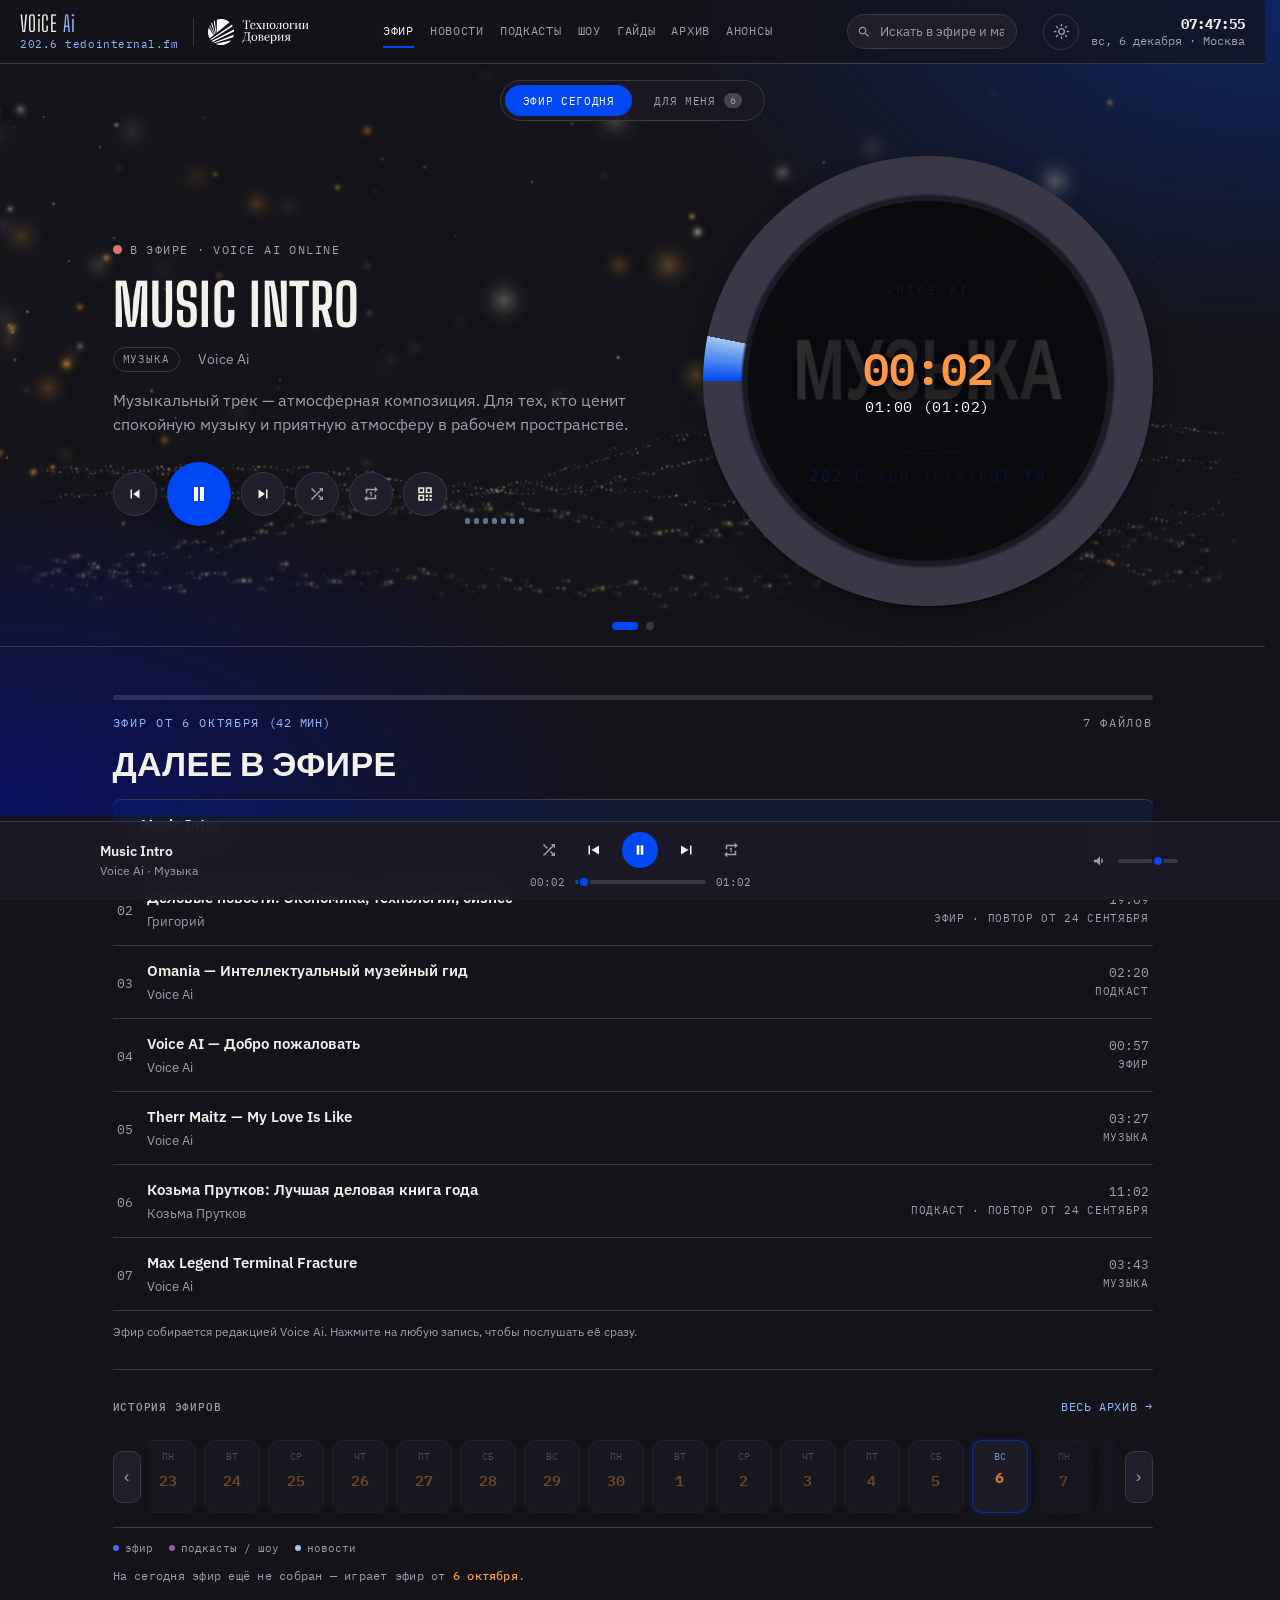
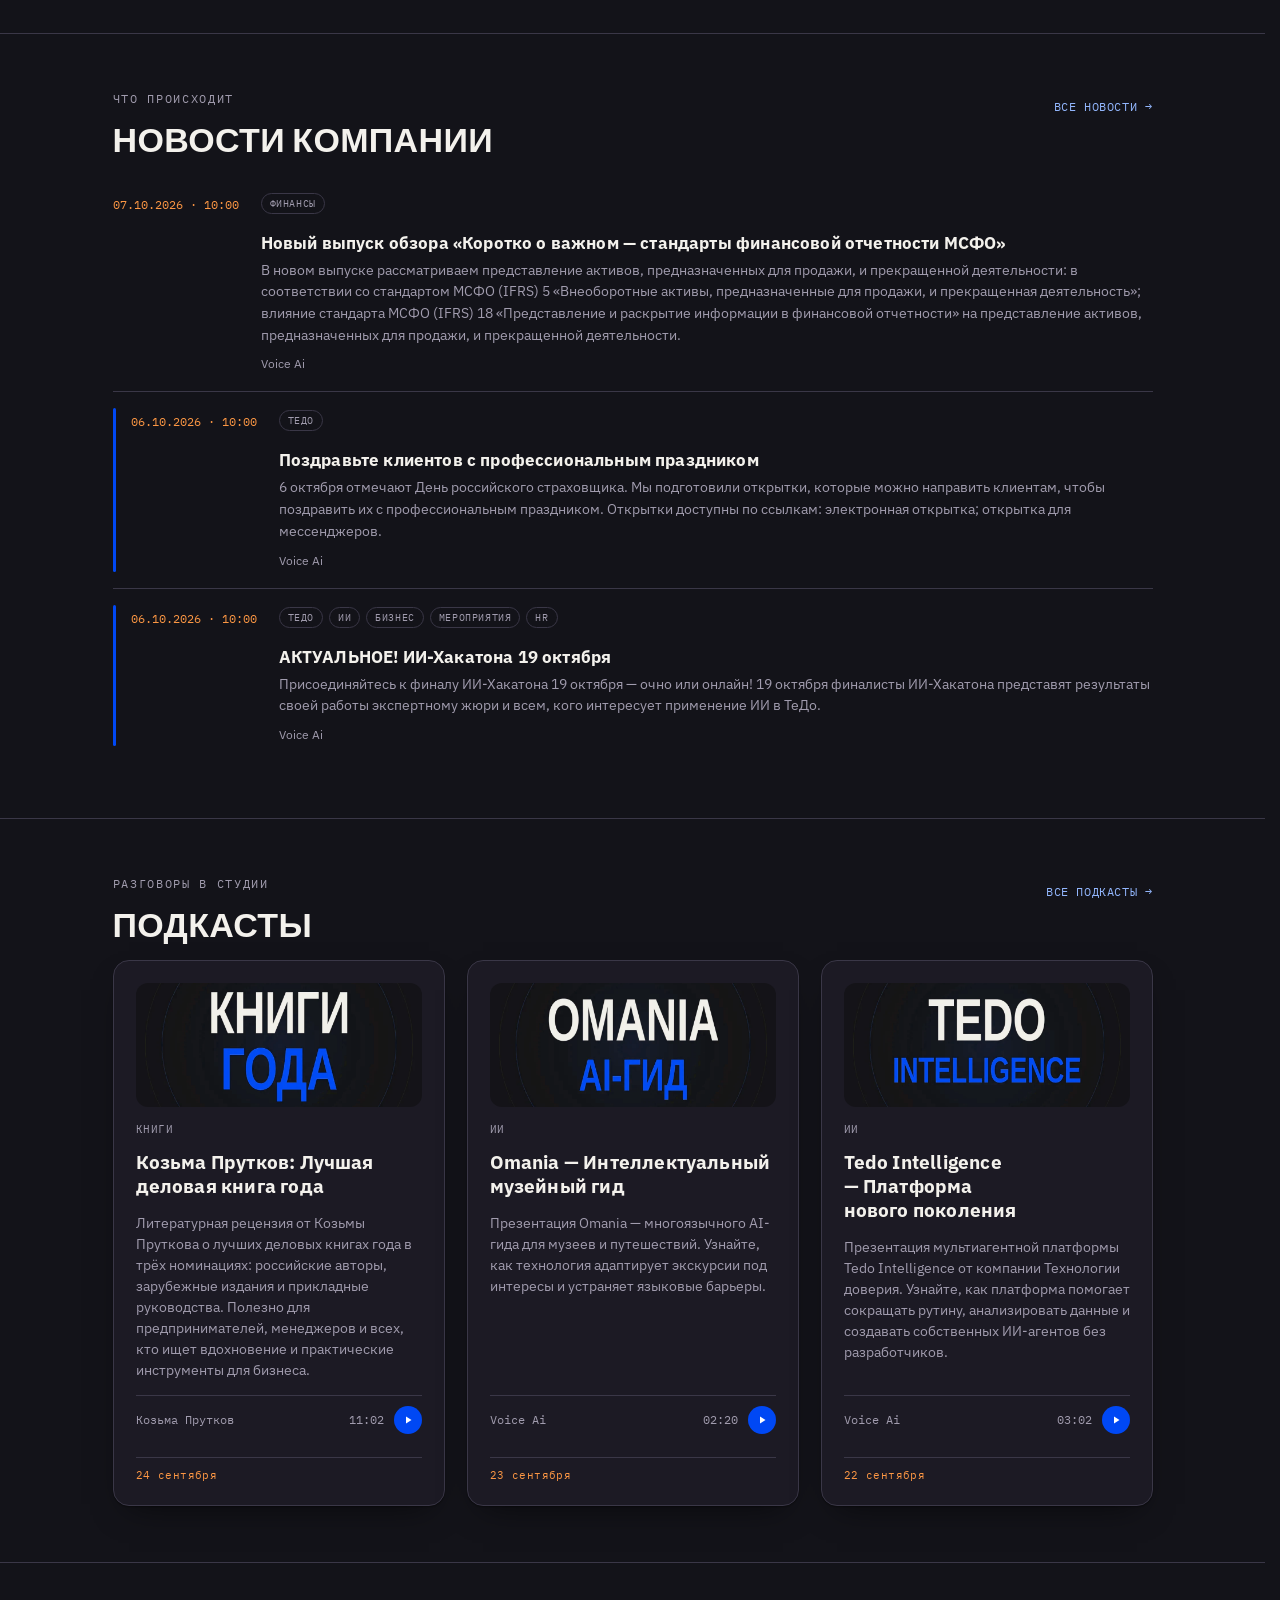
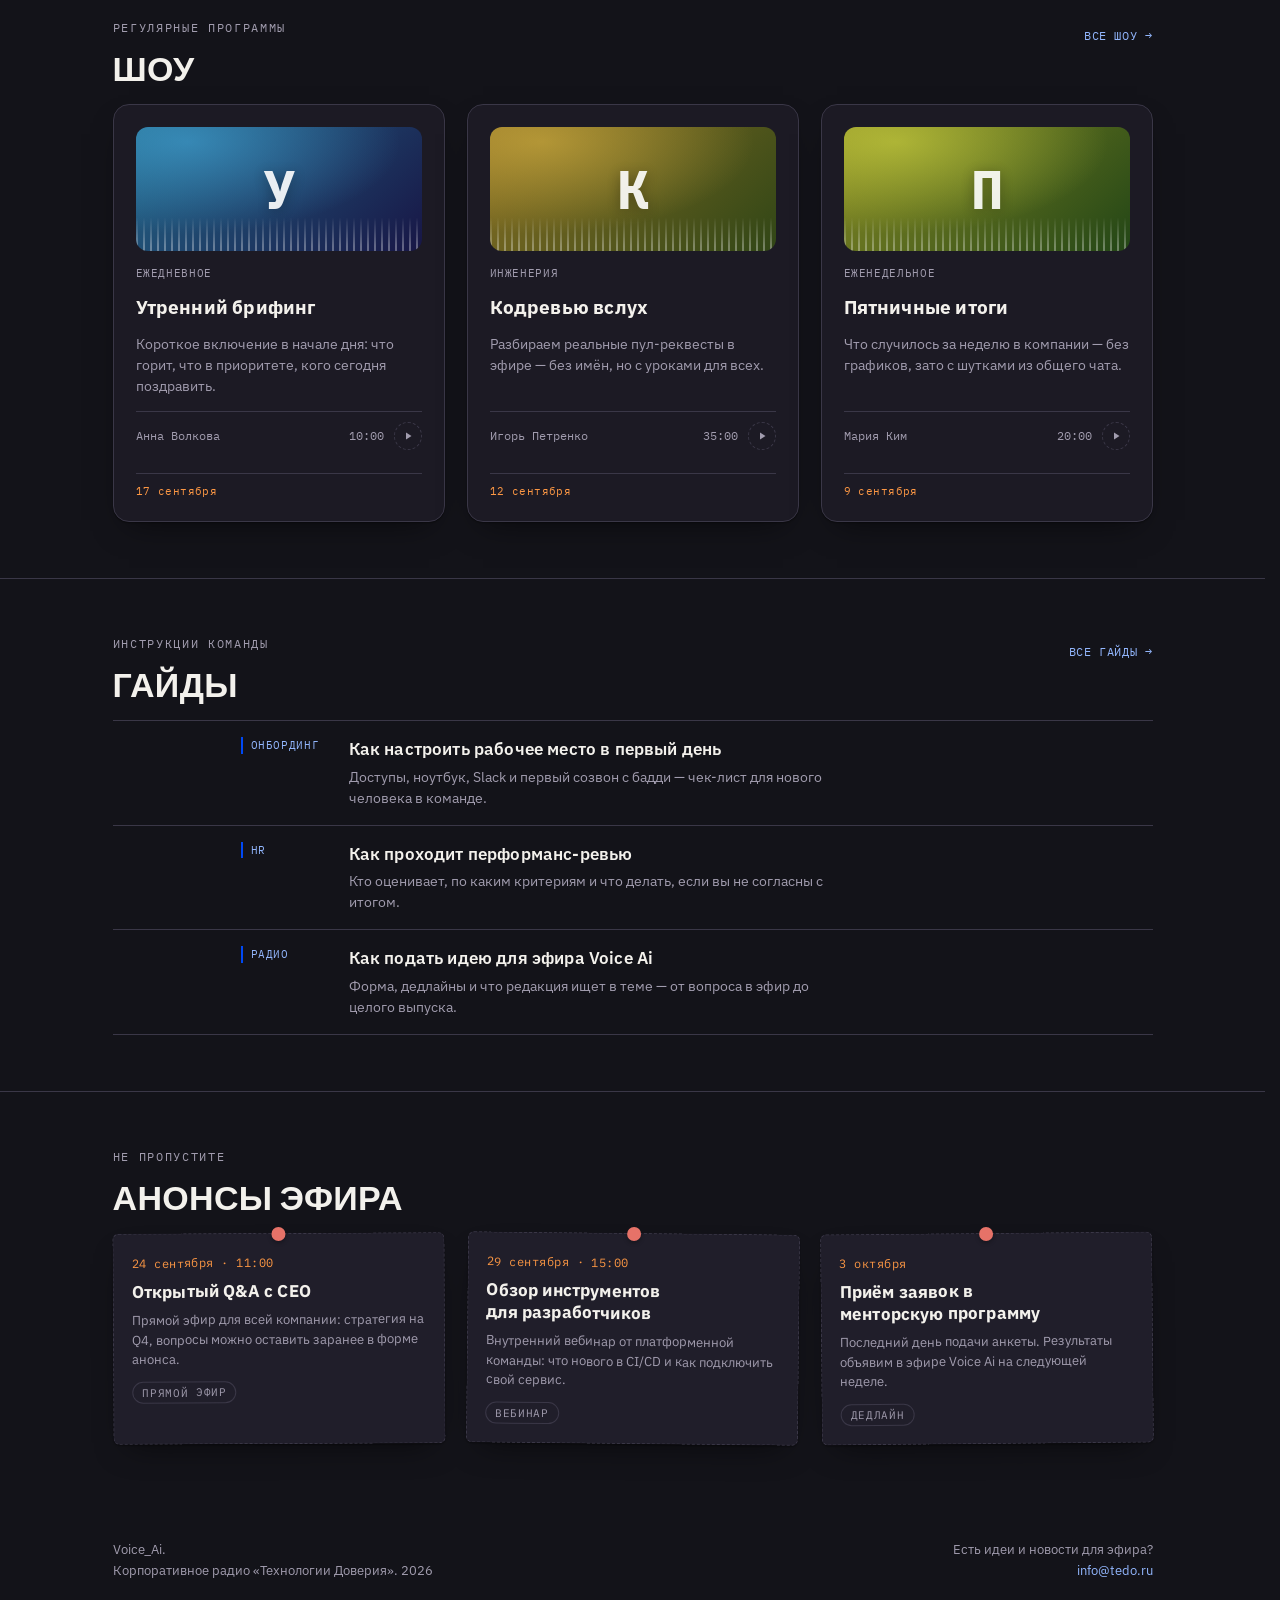
==== index.html @ 13824487 "Add files via upload" ====
<!doctype html>
<html lang="ru">
<head>
<meta charset="utf-8">
<meta name="viewport" content="width=device-width, initial-scale=1">
<!-- Карточка ссылки в мессенджерах и почте. Чтобы поменять текст — правьте три места:
     name="description", og:title / og:description и twitter:title / twitter:description. -->
<meta name="robots" content="noindex, nofollow, noarchive, nosnippet, noimageindex">
<meta name="description" content="Voice Ai — корпоративное радио «Технологии Доверия»">
<meta property="og:type" content="website">
<meta property="og:site_name" content="Voice Ai">
<meta property="og:locale" content="ru_RU">
<meta property="og:url" content="https://valentinpaukov-ops.github.io/Voice_Ai/">
<meta property="og:title" content="Voice Ai">
<meta property="og:description" content="Voice Ai — корпоративное радио «Технологии Доверия»">
<meta property="og:image" content="https://valentinpaukov-ops.github.io/Voice_Ai/covers/og-image.jpg">
<meta property="og:image:width" content="1200">
<meta property="og:image:height" content="630">
<meta property="og:image:alt" content="Voice AI — 202.6 tedointernal.fm">
<meta name="twitter:card" content="summary_large_image">
<meta name="twitter:title" content="Voice Ai">
<meta name="twitter:description" content="Voice Ai — корпоративное радио «Технологии Доверия»">
<meta name="twitter:image" content="https://valentinpaukov-ops.github.io/Voice_Ai/covers/og-image.jpg">
<meta name="color-scheme" content="dark light">
<script>
  /* Выставляем тему до отрисовки страницы, иначе на миг мелькнёт чужая.
     По умолчанию — тёмная, независимо от настроек системы. */
  (function(){
    var t = "dark";
    try{ if(localStorage.getItem("voiceai_theme") === "light"){ t = "light"; } }catch(e){}
    document.documentElement.setAttribute("data-theme", t);
    document.documentElement.style.colorScheme = t;
  })();
</script>
<title>Voice Ai</title>
<style>
  :root{
    --bg:#eceef3;
    --bg-elevated:#ffffff;
    --surface:#f4f5fa;
    --surface-2:#e6e8f0;
    --border:#d6d9e3;
    --text:#15141c;
    --text-dim:#585a6a;
    --accent:#0048f4;
    /* Цвета — из фирменной палитры «Технологии Доверия» (Brandbook 2.0, 2025). */
    --accent-strong:#000f9b;
    --accent-ink:#ffffff;
    --live:#d7644b;
    --air:#0048f4;      /* эфир: точка и заголовок в архиве */
    --wave:#559bdc;     /* новости, шкала громкости, круг эфира */
    --pub:#824b82;      /* подкасты и шоу */
    --date:#dc7d4b;     /* даты и время */
    /* Фон страницы: белый, к правому нижнему углу лёгкая голубизна из палитры. */
    --canvas:#ffffff;
    --brand-ai:#0048f4;   /* «AI» в названии */
    --logo:#000000;       /* логотип «Технологии Доверия» в шапке */
    --page-bg:linear-gradient(135deg,#ffffff 0%,#ffffff 50%,rgba(146,182,253,.38) 100%);
    --shadow:0 1px 2px rgba(20,20,30,.05), 0 10px 28px -16px rgba(20,20,30,.22);
    --pin:#d7644b;
    --font-display:'Big Shoulders Display', 'Arial Narrow', Impact, sans-serif;
    --font-body:'IBM Plex Sans', system-ui, -apple-system, Segoe UI, sans-serif;
    --font-mono:'IBM Plex Mono', ui-monospace, SFMono-Regular, Menlo, monospace;
    --topbar-h:64px;
    --player-h:84px;
  }
  @media (prefers-color-scheme: dark){
    :root:not([data-theme="light"]){
      --bg:#131319;
      --bg-elevated:#1c1a24;
      --surface:#201e2a;
      --surface-2:#292734;
      --border:#3a3747;
      --text:#f3f1ec;
      --text-dim:#a19cae;
      --accent:#0048f4;
      --accent-strong:#92b6fd;
      --accent-ink:#ffffff;
      --live:#e67268;
      --air:#3c6df4;
      --wave:#a0c8ef;
      --pub:#a055a0;
      --date:#fc9744;
      /* Фон страницы: наш тёмный #131319 и два мягких синих свечения по углам. */
      --canvas:#131319;
      --brand-ai:#92b6fd;
      --logo:#ffffff;
      --page-bg:radial-gradient(ellipse 70% 60% at 100% 0%,rgba(0,72,244,.32) 0,transparent 70%),radial-gradient(ellipse 70% 60% at 0% 100%,rgba(0,15,155,.55) 0,transparent 70%),#131319;
      --shadow:0 1px 2px rgba(0,0,0,.4), 0 14px 32px -16px rgba(0,0,0,.65);
      --pin:#e67268;
    }
  }
  :root[data-theme="dark"]{
    --bg:#131319;
    --bg-elevated:#1c1a24;
    --surface:#201e2a;
    --surface-2:#292734;
    --border:#3a3747;
    --text:#f3f1ec;
    --text-dim:#a19cae;
    --accent:#0048f4;
    --accent-strong:#92b6fd;
    --accent-ink:#ffffff;
    --live:#e67268;
    --air:#3c6df4;
    --wave:#a0c8ef;
    --pub:#a055a0;
    --date:#fc9744;
    --canvas:#131319;
    --brand-ai:#92b6fd;
    --logo:#ffffff;
    --page-bg:radial-gradient(ellipse 70% 60% at 100% 0%,rgba(0,72,244,.32) 0,transparent 70%),radial-gradient(ellipse 70% 60% at 0% 100%,rgba(0,15,155,.55) 0,transparent 70%),#131319;
    --shadow:0 1px 2px rgba(0,0,0,.4), 0 14px 32px -16px rgba(0,0,0,.65);
    --pin:#e67268;
  }

  *{box-sizing:border-box;}
  /* Когда содержимого становится меньше экрана — например, отфильтровали
     список по тегу, — полоса прокрутки исчезает, окно делается шире, и вся
     страница вместе с шапкой и плеером прыгает вправо. Держим под полосу
     постоянное место, чтобы ширина не менялась никогда. */
  html{overflow-y:scroll;background:var(--canvas);}
  /* Градиент приклеен к окну и кончается над нижней полосой плеера — сама
     полоса остаётся как была. Лежит под всем содержимым. */
  body::before{
    content:"";position:fixed;top:0;left:0;right:0;
    bottom:var(--player-h);
    z-index:-1;pointer-events:none;
    background:var(--page-bg);
  }
  @supports (scrollbar-gutter: stable){
    html{overflow-y:auto;scrollbar-gutter:stable;}
  }
  body{
    margin:0;
    background:transparent;
    color:var(--text);
    font-family:var(--font-body);
    font-size:16px;
    line-height:1.5;
    scroll-behavior:smooth;
    padding-bottom:calc(var(--player-h) + 18px + env(safe-area-inset-bottom,0px));
  }
  h1,h2,h3{
    font-family:var(--font-display);
    font-weight:700;
    text-transform:uppercase;
    letter-spacing:.01em;
    text-wrap:balance;
    margin:0;
  }
  p{margin:0;}
  a{color:inherit;}
  audio{display:none;}
  .wrap{max-width:1080px;margin:0 auto;padding-inline:20px;}
  /* Длительность выпуска рядом с «Эфир сегодня»: та же строка, но тише,
     чтобы читалось как уточнение, а не как часть заголовка. */
  .adl-len{color:var(--accent-strong);letter-spacing:.06em;}
  .hand-btn svg{width:17px;height:17px;}
  .hand-back{
    position:fixed;inset:0;z-index:120;display:flex;align-items:center;justify-content:center;
    background:rgba(8,8,12,.72);padding:20px;
  }
  .hand-card{
    position:relative;width:340px;max-width:100%;text-align:center;
    background:var(--bg-elevated);border:1px solid var(--border);border-radius:16px;
    padding:22px 20px 20px;box-shadow:var(--shadow);
  }
  .hand-card h3{margin:0 0 6px;font-size:19px;}
  .hand-sub{margin:0 0 14px;font-size:13px;color:var(--text-dim);
    overflow:hidden;text-overflow:ellipsis;white-space:nowrap;}
  .hand-card canvas{border-radius:10px;background:#fff;display:block;margin:0 auto;}
  .hand-note{font-size:12px;color:var(--text-dim);margin:13px 0 12px;}
  .hand-x{
    position:absolute;top:8px;right:10px;background:none;border:none;cursor:pointer;
    color:var(--text-dim);font-size:22px;line-height:1;padding:2px 6px;
  }
  .hand-x:hover{color:var(--text);}
  .air-progress{
    height:5px;border-radius:3px;overflow:hidden;margin:0 0 14px;
    background:color-mix(in srgb, var(--text-dim) 22%, transparent);
  }
  .air-progress i{
    display:block;height:100%;width:0;border-radius:3px;
    background:linear-gradient(90deg, var(--accent), var(--accent-strong));
    transition:width .35s linear;
  }
  .eyebrow{
    font-family:var(--font-mono);
    font-size:12px;
    letter-spacing:.14em;
    text-transform:uppercase;
    color:var(--text-dim);
  }
  section,[data-anchor]{scroll-margin-top:calc(var(--topbar-h) + 12px);}
  .tabular{font-variant-numeric:tabular-nums;}
  [hidden]{display:none!important;}

  /* ---------- Topbar ---------- */
  .topbar{
    position:sticky;
    top:env(safe-area-inset-top,0px);
    z-index:40;
    display:flex;
    align-items:center;
    justify-content:space-between;
    gap:14px;
    height:var(--topbar-h);
    padding-inline:20px;
    background:color-mix(in srgb, var(--bg) 66%, transparent);
    backdrop-filter:blur(10px);
    border-bottom:1px solid var(--border);
  }
  /* Название радио: «VOICE AI» и под ним, по левому краю, частота.
     Справа от них — логотип «Технологии Доверия». */
  .brand-wrap{display:flex;align-items:center;gap:14px;flex:none;}
  .brand{
    display:flex;
    flex-direction:column;
    align-items:flex-start;
    gap:3px;
    font-family:var(--font-display);
    font-size:22px;
    line-height:1;
    letter-spacing:.02em;
    /* Название пишется как в логотипе: «VOiCE Ai», с маленькой «i» —
       поэтому регистр здесь не меняем. */
    text-transform:none;
    white-space:nowrap;
  }
  .brand .brand-ai{color:var(--brand-ai);margin-left:.28em;}
  .brand .freq{
    font-family:var(--font-mono);
    font-size:11px;
    line-height:1.1;
    color:var(--accent-strong);
    letter-spacing:.05em;
    /* .brand поднимает всё в верхний регистр, а подпись должна остаться
       строчной — это адрес, а не заголовок */
    text-transform:none;
  }
  .brand-sep{width:1px;height:28px;background:var(--border);flex:none;}
  .tedo-logo{display:block;height:26px;color:var(--logo);flex:none;}
  .tedo-logo-svg{display:block;height:100%;width:auto;}
  nav.mainnav{
    display:flex;
    gap:16px;
    font-family:var(--font-mono);
    font-size:12px;
    letter-spacing:.06em;
    text-transform:uppercase;
    flex:1 1 auto;
    justify-content:center;
  }
  nav.mainnav a{
    text-decoration:none;
    color:var(--text-dim);
    padding-block:6px;
    border-bottom:2px solid transparent;
    white-space:nowrap;
  }
  nav.mainnav a:hover, nav.mainnav a:focus-visible, nav.mainnav a.active{
    color:var(--text);
    border-color:var(--accent);
  }
  .topbar-right{display:flex;align-items:center;gap:12px;flex:none;}
  .clock{
    font-family:var(--font-mono);
    font-size:12px;
    color:var(--text-dim);
    text-align:right;
    line-height:1.3;
    white-space:nowrap;
  }
  .clock strong{display:block;color:var(--text);font-size:14px;}

  .menu-btn{
    display:none;
    background:none;border:1px solid var(--border);border-radius:8px;
    width:36px;height:36px;flex:none;
    align-items:center;justify-content:center;
    color:var(--text);cursor:pointer;
  }
  .menu-btn svg{width:17px;height:17px;}

  /* ---------- Search ---------- */
  /* 300px = 32px левый отступ под иконку + ~219px текст плейсхолдера + 12px справа
     и ещё запас, чтобы надпись целиком помещалась без обрезки */
  .search-wrap{position:relative;flex:none;width:300px;transition:width .15s ease;}
  .search-wrap:focus-within{width:360px;}
  /* 38px + 12px flex-gap у .topbar-right = ровно 50px до часов/даты */
  .topbar .search-wrap{margin-right:38px;}
  .search-input{
    width:100%;
    padding:8px 12px 8px 32px;
    border-radius:999px;
    border:1px solid var(--border);
    background:var(--surface);
    color:var(--text);
    font-family:var(--font-body);
    font-size:13px;
    outline:none;
  }
  .search-input:focus{border-color:var(--accent);}
  .search-input::placeholder{color:var(--text-dim);}
  .search-icon{position:absolute;left:10px;top:50%;transform:translateY(-50%);width:14px;height:14px;color:var(--text-dim);pointer-events:none;}
  .search-results{
    position:absolute;top:calc(100% + 8px);left:0;right:0;
    max-height:420px;overflow-y:auto;
    background:var(--bg-elevated);
    border:1px solid var(--border);
    border-radius:12px;
    box-shadow:var(--shadow);
    z-index:60;
    padding:6px;
  }
  .search-row{
    display:block;width:100%;text-align:left;
    padding:9px 10px;border-radius:8px;
    border:none;background:none;cursor:pointer;color:inherit;font:inherit;
  }
  .search-row:hover, .search-row.active{background:var(--surface);}
  .search-row .sr-type{font-family:var(--font-mono);font-size:10px;letter-spacing:.08em;text-transform:uppercase;color:var(--accent-strong);}
  .search-row .sr-title{font-weight:600;font-size:14px;margin-top:2px;}
  .search-row .sr-snippet{
    font-size:12px;color:var(--text-dim);margin-top:2px;
    overflow:hidden;text-overflow:ellipsis;
    display:-webkit-box;-webkit-line-clamp:1;-webkit-box-orient:vertical;
  }
  .search-row mark{background:color-mix(in srgb, var(--accent) 38%, transparent);color:inherit;border-radius:3px;padding:0 1px;}
  .search-empty{padding:14px;font-size:13px;color:var(--text-dim);}

  .mobile-panel{
    position:fixed;
    top:var(--topbar-h);
    left:0;right:0;
    z-index:39;
    background:var(--bg-elevated);
    border-bottom:1px solid var(--border);
    padding:16px 20px 20px;
    box-shadow:var(--shadow);
    max-height:calc(100vh - var(--topbar-h));
    overflow-y:auto;
  }
  .mobile-nav{display:flex;flex-direction:column;gap:0;margin-top:16px;font-family:var(--font-mono);font-size:13px;letter-spacing:.06em;text-transform:uppercase;}
  .mobile-nav a{padding:12px 2px;border-bottom:1px solid var(--border);color:var(--text);text-decoration:none;}
  .mobile-nav a:first-child{border-top:1px solid var(--border);}

  /* ---------- Hero / on-air ---------- */
  .hero{
    position:relative;
    padding-block:52px 40px;
    border-bottom:1px solid var(--border);
    background:transparent;
  }
  .hero-waves{
    position:absolute;inset:0;width:100%;height:100%;pointer-events:none;z-index:0;
    -webkit-mask-image:linear-gradient(to bottom,transparent 0,#000 9%,#000 90%,transparent 100%);
    mask-image:linear-gradient(to bottom,transparent 0,#000 9%,#000 90%,transparent 100%);
  }
  .hero-grid{
    position:relative;z-index:1;
    display:grid;
    grid-template-columns:1.1fr .9fr;
    gap:40px;
    align-items:center;
  }
  .live-badge{
    display:inline-flex;
    align-items:center;
    gap:8px;
    font-family:var(--font-mono);
    font-size:12px;
    letter-spacing:.12em;
    text-transform:uppercase;
    color:var(--text-dim);
    margin-bottom:18px;
  }
  .live-dot{
    width:9px;height:9px;border-radius:50%;
    background:var(--text-dim);
    flex:none;
  }
  .live-dot.is-live{
    background:var(--live);
    box-shadow:0 0 0 0 color-mix(in srgb, var(--live) 60%, transparent);
    animation:pulse 1.6s ease-out infinite;
  }
  @keyframes pulse{
    0%{box-shadow:0 0 0 0 color-mix(in srgb, var(--live) 55%, transparent);}
    70%{box-shadow:0 0 0 10px color-mix(in srgb, var(--live) 0%, transparent);}
    100%{box-shadow:0 0 0 0 color-mix(in srgb, var(--live) 0%, transparent);}
  }
  .show-title{
    font-size:clamp(34px,5vw,58px);
    line-height:.98;
    margin-bottom:14px;
  }
  .show-meta{
    display:flex;
    flex-wrap:wrap;
    gap:10px 18px;
    align-items:center;
    color:var(--text-dim);
    font-size:14px;
    margin-bottom:16px;
  }
  .tag{
    font-family:var(--font-mono);
    font-size:11px;
    letter-spacing:.08em;
    text-transform:uppercase;
    padding:3px 9px;
    border:1px solid var(--border);
    border-radius:999px;
    color:var(--text-dim);
  }
  .show-desc{
    color:var(--text-dim);
    max-width:52ch;
    margin-bottom:26px;
  }
  .hero-controls{display:flex;align-items:center;gap:18px;flex-wrap:wrap;}
  .play-big{
    width:64px;height:64px;
    border-radius:50%;
    border:none;
    background:var(--accent);
    color:var(--accent-ink);
    display:flex;align-items:center;justify-content:center;
    cursor:pointer;
    flex:none;
    box-shadow:var(--shadow);
    transition:transform .15s ease;
  }
  .play-big:hover{transform:scale(1.05);}
  .play-big svg{width:24px;height:24px;}
  /* страховка: у части браузеров правило [hidden]{display:none} из UA-стилей
     не распространяется на SVG, а иконки плеера — это именно SVG */
  svg[hidden]{display:none;}

  /* Перемотка по очереди эфира прямо в шапке, рядом с большой кнопкой */
  .hero-nav-group{display:flex;align-items:center;gap:10px;flex:none;}
  .skip-btn{
    width:44px;height:44px;
    border-radius:50%;
    border:1px solid var(--border);
    background:var(--surface);
    color:var(--text);
    display:flex;align-items:center;justify-content:center;
    cursor:pointer;flex:none;
    transition:border-color .15s ease, color .15s ease, transform .15s ease;
  }
  .skip-btn:hover{border-color:var(--accent);color:var(--accent-strong);transform:scale(1.06);}
  .skip-btn svg{width:18px;height:18px;}
  .mode-btn{position:relative;color:var(--text-dim);}
  .mode-btn.is-on{color:var(--accent-strong);border-color:var(--accent);background:color-mix(in srgb, var(--accent) 14%, transparent);}
  .mode-btn.is-on:after,.pb-mode.is-on:after{content:"";position:absolute;bottom:4px;left:50%;width:4px;height:4px;margin-left:-2px;border-radius:50%;background:var(--accent-strong);}

  .vu{
    display:flex;
    align-items:flex-end;
    gap:4px;
    height:60px;
    /* размах полосок; громкость влияет мягко и не гасит их до нуля */
    --amp:calc(54px * max(var(--vol,.7), .6));
  }
  .vu i{
    display:block;
    width:5px;
    border-radius:2px;
    background:var(--wave);
    height:6px;
    opacity:.55;
    transform-origin:bottom;
    animation:none;
  }
  .vu.js-vu i{animation:none!important;}   /* режим «по звуку»: высоту ведёт скрипт */
  /* Три рисунка движения. Меняются по кругу от записи к записи (см.
     setPlayingUI). Скорость всех трёх задаётся одним числом --vu-k
     (2 = вдвое медленнее исходной; больше — ещё медленнее).
       v1 — каждая полоска со своим периодом и своей высотой подъёма, поэтому
            они расходятся и поднимаются по-разному;
       v2 — резкий рисунок с двумя пиками;
       v3 — медленная бегущая волна. */
  .vu{--vu-k:2;}
  .vu.is-playing i{animation:vuA calc(1.2s * var(--vu-k)) ease-in-out infinite;}
  .vu.is-playing.v1 i{animation:vuA calc(1.2s * var(--vu-k)) ease-in-out infinite;}
  .vu.is-playing.v2 i{animation:vuB calc(.85s * var(--vu-k)) ease-in-out infinite;}
  .vu.is-playing.v3 i{animation:vuC calc(1.9s * var(--vu-k)) ease-in-out infinite;}
  .vu i:nth-child(1){--peak:0.85;animation-delay:calc(-0.9s * var(--vu-k));}
  .vu i:nth-child(2){--peak:0.55;animation-delay:calc(-0.5s * var(--vu-k));}
  .vu i:nth-child(3){--peak:1;animation-delay:calc(-1.2s * var(--vu-k));}
  .vu i:nth-child(4){--peak:0.7;animation-delay:calc(-0.2s * var(--vu-k));}
  .vu i:nth-child(5){--peak:0.95;animation-delay:calc(-0.7s * var(--vu-k));}
  .vu i:nth-child(6){--peak:0.5;animation-delay:calc(-1.4s * var(--vu-k));}
  .vu i:nth-child(7){--peak:0.75;animation-delay:calc(-0.4s * var(--vu-k));}
  .vu.is-playing.v1 i:nth-child(1){animation-duration:calc(1.3s * var(--vu-k));animation-delay:calc(-0.9s * var(--vu-k));}
  .vu.is-playing.v1 i:nth-child(2){animation-duration:calc(0.95s * var(--vu-k));animation-delay:calc(-0.5s * var(--vu-k));}
  .vu.is-playing.v1 i:nth-child(3){animation-duration:calc(1.55s * var(--vu-k));animation-delay:calc(-1.2s * var(--vu-k));}
  .vu.is-playing.v1 i:nth-child(4){animation-duration:calc(1.1s * var(--vu-k));animation-delay:calc(-0.2s * var(--vu-k));}
  .vu.is-playing.v1 i:nth-child(5){animation-duration:calc(1.4s * var(--vu-k));animation-delay:calc(-0.7s * var(--vu-k));}
  .vu.is-playing.v1 i:nth-child(6){animation-duration:calc(0.85s * var(--vu-k));animation-delay:calc(-1.4s * var(--vu-k));}
  .vu.is-playing.v1 i:nth-child(7){animation-duration:calc(1.2s * var(--vu-k));animation-delay:calc(-0.4s * var(--vu-k));}
  .vu.v2 i:nth-child(1){animation-delay:calc(-0.1s * var(--vu-k));}
  .vu.v2 i:nth-child(2){animation-delay:calc(-0.55s * var(--vu-k));}
  .vu.v2 i:nth-child(3){animation-delay:calc(-0.3s * var(--vu-k));}
  .vu.v2 i:nth-child(4){animation-delay:calc(-0.75s * var(--vu-k));}
  .vu.v2 i:nth-child(5){animation-delay:calc(-0.2s * var(--vu-k));}
  .vu.v2 i:nth-child(6){animation-delay:calc(-0.65s * var(--vu-k));}
  .vu.v2 i:nth-child(7){animation-delay:calc(-0.4s * var(--vu-k));}
  .vu.v3 i:nth-child(1){animation-delay:calc(0s * var(--vu-k));}
  .vu.v3 i:nth-child(2){animation-delay:calc(-0.27s * var(--vu-k));}
  .vu.v3 i:nth-child(3){animation-delay:calc(-0.54s * var(--vu-k));}
  .vu.v3 i:nth-child(4){animation-delay:calc(-0.81s * var(--vu-k));}
  .vu.v3 i:nth-child(5){animation-delay:calc(-1.08s * var(--vu-k));}
  .vu.v3 i:nth-child(6){animation-delay:calc(-1.35s * var(--vu-k));}
  .vu.v3 i:nth-child(7){animation-delay:calc(-1.62s * var(--vu-k));}
  @keyframes vuA{
    0%,100%{height:6px;opacity:.55;}
    50%{height:calc(6px + var(--amp) * var(--peak,1));opacity:1;}
  }
  @keyframes vuB{
    0%,100%{height:6px;opacity:.55;}
    18%{height:calc(6px + var(--amp) * .95);opacity:1;}
    36%{height:calc(6px + var(--amp) * .25);opacity:.7;}
    58%{height:calc(6px + var(--amp) * .8);opacity:.95;}
    78%{height:calc(6px + var(--amp) * .35);opacity:.75;}
  }
  @keyframes vuC{
    0%,100%{height:calc(6px + var(--amp) * .12);opacity:.55;}
    50%{height:calc(6px + var(--amp));opacity:1;}
  }

  @keyframes vubar{
    0%,100%{height:6px;opacity:.55;}
    50%{height:calc(6px + 30px * var(--vol,.7));opacity:1;}
  }

  .player-hint{
    font-size:13px;
    color:var(--accent-strong);
    border:1px solid var(--accent);
    background:color-mix(in srgb, var(--accent) 12%, transparent);
    border-radius:999px;
    padding:7px 14px;
    animation:hintPulse 2s ease-in-out infinite;
  }
  @keyframes hintPulse{
    0%,100%{opacity:1;}
    50%{opacity:.62;}
  }
  @media (prefers-reduced-motion:reduce){
    .player-hint{animation:none;}
  }

  /* dial visual */
  .dial{
    position:relative;
    aspect-ratio:1/1;
    border-radius:50%;
    background:
      radial-gradient(circle at 50% 50%, var(--bg-elevated) 0 58%, transparent 59%),
      conic-gradient(from -90deg, var(--accent) 0deg, var(--wave) var(--dialdeg,0deg), var(--border) var(--dialdeg,0deg) 360deg);
    display:flex;align-items:center;justify-content:center;
    box-shadow:var(--shadow);
  }
  .dial-face{
    text-align:center;
    font-family:var(--font-mono);
  }
  /* Обложка ложится внутрь круга, не закрывая дугу прогресса по краю.
     Поверх — мягкое затемнение, чтобы время оставалось читаемым на любой
     картинке, даже совсем светлой. */
  .dial-art{
    position:absolute;inset:0;border-radius:50%;overflow:hidden;
    clip-path:circle(40% at 50% 50%);
    pointer-events:none;
  }
  /* По умолчанию картинка обрезается по центру. В режиме «целиком» под ней
     лежит её же размытая копия — тогда круг заполнен, но ничего не теряется. */
  .dial-art img{width:100%;height:100%;object-fit:cover;display:block;}
  .dial-art .dial-art-blur{
    position:absolute;inset:-12%;width:124%;height:124%;
    filter:blur(22px) saturate(1.15);transform:scale(1.15);display:none;
  }
  .dial-art.is-fit .dial-art-blur{display:block;}
  .dial-art.is-fit .dial-art-main{object-fit:contain;position:relative;}
  .dial-art::after{
    content:"";position:absolute;inset:0;
    /* Затемнение обложки под цифрами: в центре почти глухое, к краю слабее, чтобы
       картинка не пропадала совсем. Сделано темнее, чтобы цифры не сливались. */
    background:radial-gradient(circle at 50% 50%,
      rgba(8,8,12,.88) 0 30%, rgba(8,8,12,.80) 50%,
      rgba(8,8,12,.58) 75%, rgba(8,8,12,.36) 100%);
  }
  .dial-face{position:relative;z-index:1;}
  /* Большие цифры отсчёта — фирменный оранжевый. Поверх обложки фон всегда
     тёмный, поэтому там яркий оттенок из палитры в обеих темах. */
  .dial.has-art .dial-face .n{color:#fc9744;text-shadow:0 2px 12px rgba(0,0,0,.7);}
  .dial.has-art .dial-face .u{color:rgba(255,255,255,.82);}
  .dial-face .n{font-size:44px;font-weight:600;color:var(--date);}
  .dial-face .n{line-height:1;}
  .dial-face .u{
    margin-top:7px;font-size:15px;letter-spacing:.04em;color:var(--text);
    font-family:var(--font-mono);line-height:1.3;white-space:nowrap;
  }
  .dial-face .u2{color:var(--text-dim);}
  .dial.has-art .dial-face .u{color:#fff;}
  .dial.has-art .dial-face .u2{color:rgba(255,255,255,.7);}
  .dial-face .u .tabular{color:var(--text);}
  .dial.has-art .dial-face .u .tabular{color:#fff;}

  /* ---------- Queue ---------- */
  .section-head{
    display:flex;
    align-items:flex-start;
    justify-content:space-between;
    gap:16px;
    margin-bottom:10px;
    flex-wrap:wrap;
  }
  .section-head h2{font-size:clamp(24px,3.4vw,34px);}
  .section-head .eyebrow{margin-bottom:6px;display:block;}
  .see-all{
    font-family:var(--font-mono);font-size:12px;letter-spacing:.05em;text-transform:uppercase;
    color:var(--accent-strong);text-decoration:none;white-space:nowrap;
    padding-block:8px;
  }
  .see-all:hover{color:var(--accent);}
  .queue-wrap{padding-block:48px;border-bottom:1px solid var(--border);}
  .queue-actions{display:flex;flex-direction:column;align-items:flex-end;gap:10px;}
  .btn-add{
    display:inline-flex;align-items:center;gap:7px;
    font-family:var(--font-mono);font-size:12px;letter-spacing:.05em;text-transform:uppercase;
    padding:9px 16px;border-radius:999px;
    border:1px solid var(--border);
    background:var(--bg-elevated);
    color:var(--text);
    cursor:pointer;
    white-space:nowrap;
  }
  .btn-add:hover{border-color:var(--accent);color:var(--accent-strong);}
  .btn-add svg{width:14px;height:14px;flex:none;}
  .queue-note{margin:12px 0 0;font-size:12px;color:var(--text-dim);}
  .queue-hint{
    margin:12px 0 0;
    font-size:13px;
    color:var(--accent-strong);
    background:color-mix(in srgb, var(--accent) 12%, transparent);
    border:1px solid color-mix(in srgb, var(--accent) 32%, transparent);
    border-radius:8px;
    padding:9px 13px;
  }
  .queue-list{
    display:flex;
    flex-direction:column;
    border-top:1px solid var(--border);
    border-radius:8px;
    transition:outline-color .15s ease;
    outline:2px dashed transparent;
    outline-offset:-4px;
  }
  .queue-list.drag-over{
    outline-color:var(--accent);
    background:color-mix(in srgb, var(--accent) 6%, transparent);
  }
  .queue-empty{padding:24px 4px;color:var(--text-dim);font-size:14px;}
  .queue-item{
    display:flex;
    align-items:center;
    flex-wrap:wrap;
    gap:6px 14px;
    padding:14px 4px;
    border-bottom:1px solid var(--border);
    background:none;
    text-align:left;
    font:inherit;
    color:inherit;
    cursor:pointer;
    width:100%;
  }
  .queue-item:hover{background:var(--surface);}
  .queue-item.active{background:color-mix(in srgb, var(--accent) 10%, transparent);}
  /* ---------- Архив: календарь ---------- */
  .arch-grid{display:grid;grid-template-columns:340px 1fr;gap:30px;align-items:start;}
  .cal-card{
    background:var(--bg-elevated);border:1px solid var(--border);
    border-radius:16px;padding:20px;box-shadow:var(--shadow);
  }
  .cal-head{display:flex;align-items:center;justify-content:space-between;margin-bottom:16px;gap:10px;}
  .cal-title{font-family:var(--font-mono);font-size:13px;letter-spacing:.05em;text-transform:uppercase;}
  .cal-nav{display:flex;gap:5px;align-items:center;}
  .cal-nav button{
    background:none;border:1px solid var(--border);border-radius:8px;
    width:28px;height:28px;display:flex;align-items:center;justify-content:center;
    color:var(--text);cursor:pointer;
  }
  .cal-nav button:hover{border-color:var(--accent);color:var(--accent-strong);}
  .cal-nav svg{width:13px;height:13px;}
  .cal-today{width:auto !important;padding:0 10px;font-family:var(--font-mono);font-size:10px;text-transform:uppercase;}
  .cal-grid{display:grid;grid-template-columns:repeat(7,1fr);gap:4px;text-align:center;}
  .cal-dow{font-family:var(--font-mono);font-size:10px;color:var(--text-dim);padding-bottom:6px;text-transform:uppercase;}
  .cal-day{
    position:relative;aspect-ratio:1/1;
    display:flex;flex-direction:column;align-items:center;justify-content:center;gap:3px;
    font-family:var(--font-mono);font-size:13px;border-radius:9px;
    color:var(--text);background:none;border:1px solid transparent;cursor:default;
  }
  .cal-day.is-pad{visibility:hidden;}
  .cal-day.has-stuff{cursor:pointer;background:var(--surface);}
  .cal-day.has-stuff:hover{border-color:var(--accent);}
  .cal-day.is-empty{color:var(--text-dim);opacity:.45;}
  .cal-day.is-today{border-color:var(--accent);}
  .cal-day.is-picked{background:color-mix(in srgb, var(--accent) 20%, transparent);border-color:var(--accent);}
  .cal-dots{display:flex;gap:3px;height:5px;}
  .cal-dots i{width:5px;height:5px;border-radius:50%;display:block;}
  .cal-legend{
    display:flex;gap:16px;margin-top:16px;padding-top:14px;
    border-top:1px solid var(--border);
    font-family:var(--font-mono);font-size:11px;color:var(--text-dim);
  }
  .cal-legend span{display:inline-flex;align-items:center;gap:6px;}
  .cal-legend i{width:6px;height:6px;border-radius:50%;display:block;}
  .day-legend{flex-wrap:wrap;margin-top:12px;padding-top:12px;}
  .day-note{margin-top:10px;font-family:var(--font-mono);font-size:12px;letter-spacing:.02em;color:var(--text-dim);}
  .day-note b{font-weight:500;color:var(--date);}

  .arch-day h3{
    font-family:var(--font-body);text-transform:none;font-weight:700;
    font-size:20px;margin-bottom:4px;
  }
  .arch-sub{font-family:var(--font-mono);font-size:12px;color:var(--text-dim);margin-bottom:20px;}
  .arch-block{margin-bottom:26px;}
  .arch-block h4{
    font-family:var(--font-mono);font-size:11px;text-transform:uppercase;
    letter-spacing:.06em;color:var(--text-dim);margin-bottom:12px;font-weight:500;
  }
  /* Шапка дня: дата слева, кнопка «Слушать этот эфир» справа. */
  .arch-day-head{
    display:flex;align-items:flex-start;justify-content:space-between;
    gap:18px;flex-wrap:wrap;margin-bottom:22px;
    padding-bottom:18px;border-bottom:1px solid var(--border);
  }
  .arch-day-head .arch-sub{margin-bottom:0;}
  /* кнопки живут в колонке эфира, сразу под списком записей */
  .arch-col-actions{display:flex;flex-wrap:wrap;gap:9px;margin-top:16px;}
  .adh-play{white-space:nowrap;}
  /* Эфир и новости дня — двумя колонками рядом. */
  /* Колонка эфира компактная, новостям отдаём больше ширины — карточка новости
     объёмнее строки трека, в узкой колонке заголовок ломается на четыре строки. */
  .arch-cols{display:grid;grid-template-columns:minmax(0,.82fr) minmax(0,1.18fr);gap:30px;align-items:start;}
  .arch-col{min-width:0;}
  /* новости в колонке дня чуть мельче, чем на странице новостей */
  .arch-col .news-row{grid-template-columns:1fr;gap:6px;}
  .arch-col .news-row h3{font-size:17px;line-height:1.3;}
  .arch-col .news-when{font-size:11px;}
  .arch-col-h{
    font-family:var(--font-mono);font-size:11px;text-transform:uppercase;
    letter-spacing:.06em;color:var(--air);margin-bottom:12px;font-weight:600;
  }
  /* заголовок колонки новостей — в цвет её кружочка в календаре */
  .media-date{
    margin-top:9px;padding-top:9px;border-top:1px solid var(--border);
    font-family:var(--font-mono);font-size:11px;letter-spacing:.04em;
    color:var(--date);
  }
  .arch-col-h.is-news{color:var(--wave);}
  /* публикации разделов — в цвет своего кружочка */
  .arch-col-h.is-pub{color:var(--pub);}
  .arch-extra{margin-top:26px;padding-top:20px;border-top:1px solid var(--border);}
  .arch-empty-sm{
    font-size:13px;color:var(--text-dim);padding:10px 0;
    border-top:1px solid var(--border);
  }
  .arch-track{
    display:flex;align-items:center;gap:13px;padding:11px 0;
    border-bottom:1px solid var(--border);
  }
  .arch-track.is-playable{cursor:pointer;}
  .arch-track.is-playable:hover .at-title{color:var(--accent-strong);}
  .at-play{
    flex:0 0 auto;width:26px;height:26px;border-radius:50%;
    display:flex;align-items:center;justify-content:center;
    font-size:10px;color:var(--accent-strong);
    border:1px solid color-mix(in srgb, var(--accent) 45%, transparent);
  }
  .arch-track.is-playable:hover .at-play{background:color-mix(in srgb, var(--accent) 18%, transparent);}
  .arch-track:last-child{border-bottom:none;}
  .arch-track .at-main{flex:1;min-width:0;}
  .arch-track .at-title{font-weight:600;font-size:14px;display:block;}
  .arch-track .at-sub{font-size:12px;color:var(--text-dim);}
  .arch-empty{color:var(--text-dim);font-size:14px;border:1px dashed var(--border);border-radius:12px;padding:26px;text-align:center;}
  @media (max-width:1180px){
    /* две колонки дня не помещаются рядом с календарём — ставим их друг под друга */
    .arch-cols{grid-template-columns:1fr;gap:22px;}
  }
  @media (max-width:860px){
    .arch-grid{grid-template-columns:1fr;gap:24px;}
    .arch-cols{grid-template-columns:1fr 1fr;gap:24px;}
  }
  @media (max-width:640px){
    .arch-cols{grid-template-columns:1fr;gap:22px;}
    .adh-play{width:100%;}
  }

  /* ---------- Эфир по дням ---------- */
  .eyebrow.is-archive{color:var(--accent-strong);}
  .air-back{
    display:block;margin-top:7px;
    background:none;border:1px solid var(--border);border-radius:999px;
    color:var(--text-dim);cursor:pointer;padding:5px 13px;
    font-family:var(--font-mono);font-size:11px;
  }
  .air-back:hover{border-color:var(--accent);color:var(--accent-strong);}

  /* ---------- Сборка эфира: день, повтор, фонотека ---------- */
  .air-tools{margin-top:18px;padding-top:18px;border-top:1px solid var(--border);}
  .at-row{display:flex;flex-wrap:wrap;align-items:flex-end;gap:14px;}
  .at-field{display:flex;flex-direction:column;gap:5px;min-width:0;}
  .at-field > span{
    font-family:var(--font-mono);font-size:10px;text-transform:uppercase;
    letter-spacing:.07em;color:var(--text-dim);
  }
  .at-field input, .at-field select{
    background:var(--surface);border:1px solid var(--border);border-radius:9px;
    color:var(--text);padding:8px 10px;font-size:13px;font-family:inherit;
  }
  .at-field input:focus, .at-field select:focus{outline:none;border-color:var(--accent);}
  .at-lib-btn{align-self:flex-end;}
  .at-check{display:flex;align-items:center;gap:7px;padding:9px 4px;cursor:pointer;
    font-family:var(--font-mono);font-size:12px;letter-spacing:.02em;color:var(--text);}
  .at-check input{accent-color:var(--accent);width:16px;height:16px;margin:0;cursor:pointer;}
  .at-check em{font-style:normal;color:var(--text-dim);}
  .at-check:has(input:disabled){opacity:.6;cursor:default;}
  .at-check input:disabled{cursor:default;}
  .q-rep{display:flex;align-items:center;gap:5px;margin-right:6px;padding:0 6px;height:28px;border-radius:7px;
    cursor:pointer;font-family:var(--font-mono);font-size:11px;letter-spacing:.04em;text-transform:uppercase;color:var(--text-dim);}
  .q-rep:hover{background:var(--surface-2);color:var(--text);}
  .q-rep input{accent-color:var(--accent);width:14px;height:14px;margin:0;cursor:pointer;}
  @media (max-width:560px){ .q-rep span{display:none;} }
  .at-save{
    align-self:flex-end;padding-bottom:9px;
    font-family:var(--font-mono);font-size:11px;color:var(--text-dim);
  }
  .air-summary{
    margin-top:12px;padding:11px 13px;border-radius:9px;font-size:13px;line-height:1.5;
    background:color-mix(in srgb, var(--wave) 12%, transparent);
    border:1px solid color-mix(in srgb, var(--wave) 32%, transparent);
  }

  .plan-note{
    margin-top:12px;padding:9px 12px;border-radius:9px;font-size:12.5px;line-height:1.45;
    color:var(--accent-strong);
    background:color-mix(in srgb, var(--accent) 10%, transparent);
    border:1px solid color-mix(in srgb, var(--accent) 35%, transparent);
  }
  .lib-panel{
    margin-top:16px;padding:16px;border:1px solid var(--border);
    border-radius:13px;background:var(--surface);
  }
  .lib-search{
    width:100%;margin:12px 0 10px;padding:9px 12px;font-size:13px;font-family:inherit;
    background:var(--bg);border:1px solid var(--border);border-radius:9px;color:var(--text);
  }
  .lib-search:focus{outline:none;border-color:var(--accent);}
  .lib-tags{display:flex;flex-wrap:wrap;gap:6px;margin-bottom:12px;}
  .lib-tag{
    font-family:var(--font-mono);font-size:10px;text-transform:uppercase;letter-spacing:.05em;
    padding:4px 9px;border-radius:999px;cursor:pointer;color:var(--text-dim);
    background:none;border:1px solid var(--border);
  }
  .lib-tag:hover{border-color:var(--accent);color:var(--text);}
  .lib-tag.is-on{
    color:var(--accent-ink);background:var(--accent);
    border-color:var(--accent);font-weight:600;
  }
  .lib-list{max-height:340px;overflow-y:auto;}
  .lib-row{
    display:flex;align-items:center;gap:12px;padding:9px 0;
    border-bottom:1px solid var(--border);
  }
  .lib-row:last-child{border-bottom:none;}
  .lib-main{flex:1 1 auto;min-width:0;}
  .lib-title{display:block;font-size:14px;font-weight:600;}
  .lib-sub{display:block;font-size:11.5px;color:var(--text-dim);}
  .lib-add{
    flex:0 0 auto;font-family:var(--font-mono);font-size:11px;
    padding:5px 11px;border-radius:999px;cursor:pointer;
    background:none;border:1px solid var(--border);color:var(--text);
  }
  .lib-add:hover{border-color:var(--accent);color:var(--accent-strong);}
  .lib-edit{
    flex:0 0 auto;width:28px;height:26px;border-radius:8px;cursor:pointer;
    background:none;border:1px solid var(--border);color:var(--text-dim);font-size:12px;
  }
  .lib-edit:hover{border-color:var(--accent);color:var(--accent-strong);}
  .lib-add.is-off{
    flex:0 0 auto;font-family:var(--font-mono);font-size:11px;padding:5px 11px;
    border-radius:999px;border:1px dashed var(--border);color:var(--text-dim);
  }
  .lib-row.is-draft .lib-title{color:var(--accent-strong);}
  .lib-title .draft-badge{margin-left:8px;}
  .lib-row.is-in .lib-add{color:var(--text-dim);border-style:dashed;}
  .lib-empty{font-size:13px;color:var(--text-dim);padding:14px 0;}

  /* маленькое окно выбора: заменить / дописать / отмена */
  .ask-back{
    position:fixed;inset:0;z-index:120;display:flex;align-items:center;justify-content:center;
    background:rgba(8,8,12,.62);padding:20px;
  }
  .ask-box{
    background:var(--bg-elevated);border:1px solid var(--border);border-radius:15px;
    box-shadow:var(--shadow);padding:22px;max-width:440px;width:100%;
  }
  .ask-box h4{font-size:16px;margin-bottom:8px;}
  .ask-box p{font-size:13.5px;color:var(--text-dim);margin-bottom:18px;line-height:1.5;}
  .ask-actions{display:flex;flex-wrap:wrap;gap:9px;}

  .day-history{
    margin-top:28px;padding-top:20px;
    border-top:1px solid var(--border);
  }
  .day-history-head{
    display:flex;align-items:baseline;justify-content:space-between;
    gap:14px;flex-wrap:wrap;margin-bottom:14px;
  }
  .day-history-head h3{
    font-family:var(--font-mono);font-size:11px;font-weight:500;
    text-transform:uppercase;letter-spacing:.07em;color:var(--text-dim);
  }
  .day-head-right{display:flex;align-items:center;gap:12px;}
  .day-today-btn{
    font-family:var(--font-mono);font-size:11px;letter-spacing:.04em;
    padding:4px 10px;border-radius:999px;cursor:pointer;
    background:color-mix(in srgb, var(--accent) 14%, transparent);
    border:1px solid color-mix(in srgb, var(--accent) 45%, transparent);
    color:var(--text);
  }
  .day-today-btn:hover{background:color-mix(in srgb, var(--accent) 24%, transparent);}

  /* Карусель дней: полоса прокручивается, стрелки листают её по экрану. */
  /* ====== Согласование материалов от агента ====== */
  .inbox-badge{
    flex:0 0 auto;display:flex;align-items:center;gap:7px;cursor:pointer;
    padding:7px 12px;border-radius:999px;font:600 12px/1 var(--font-body);
    color:var(--accent-ink);background:var(--accent);border:1px solid var(--accent);
    white-space:nowrap;
  }
  .inbox-badge:hover{background:var(--accent-strong);border-color:var(--accent-strong);}
  .ib-dot{
    width:7px;height:7px;border-radius:50%;background:currentColor;
    animation:ibPulse 1.8s ease-in-out infinite;
  }
  @keyframes ibPulse{0%,100%{opacity:1}50%{opacity:.25}}
  @media (max-width:900px){ .inbox-badge span:last-child{display:none;} .inbox-badge{padding:9px;} }

  .inbox-panel{
    margin:18px 0 6px;padding:15px 16px;border-radius:14px;
    border:1px solid color-mix(in srgb, var(--accent) 45%, var(--border));
    background:color-mix(in srgb, var(--accent) 7%, var(--bg-elevated));
  }
  .inbox-head{display:flex;align-items:baseline;gap:10px;flex-wrap:wrap;margin-bottom:4px;}
  .inbox-head h3{margin:0;font-size:17px;}
  .inbox-sub{font-size:12px;color:var(--text-dim);}
  .inbox-list{display:flex;flex-direction:column;gap:10px;margin-top:12px;}
  .inbox-item{
    display:flex;gap:13px;align-items:flex-start;flex-wrap:wrap;
    padding:12px 13px;border-radius:11px;
    border:1px solid var(--border);background:var(--bg-elevated);
  }
  .inbox-item.is-stale{border-color:var(--live);}
  .ii-main{flex:1 1 260px;min-width:0;}
  .ii-kind{
    display:inline-block;font:600 10px/1 var(--font-mono);letter-spacing:.08em;
    text-transform:uppercase;padding:4px 7px;border-radius:6px;margin-bottom:6px;
    background:var(--surface-2);color:var(--text-dim);
  }
  .ii-title{font-weight:600;margin:0 0 3px;overflow-wrap:anywhere;}
  .ii-meta{font-size:12px;color:var(--text-dim);overflow-wrap:anywhere;}
  .ii-text{font-size:13px;color:var(--text-dim);margin-top:6px;
    display:-webkit-box;-webkit-line-clamp:3;-webkit-box-orient:vertical;overflow:hidden;}
  .ii-audio{width:100%;margin-top:9px;height:34px;}
  .ii-acts{display:flex;gap:8px;align-items:center;flex-wrap:wrap;}
  .ii-warn{font-size:12px;color:var(--live);margin-top:6px;}
  .inbox-bulk{display:flex;gap:12px;align-items:center;flex-wrap:wrap;margin:12px 0 2px;}
  .ib-note{margin:10px 0 0;font-size:13px;color:var(--text-dim);overflow-wrap:anywhere;white-space:pre-line;}
  .ib-note:empty{display:none;}

  .day-nav{display:flex;align-items:center;gap:8px;}
  .day-arrow{
    flex:0 0 auto;width:28px;height:52px;border-radius:9px;cursor:pointer;
    display:flex;align-items:center;justify-content:center;
    background:var(--surface);border:1px solid var(--border);color:var(--text-dim);
    font-size:17px;line-height:1;transition:border-color .15s ease, color .15s ease;
  }
  /* на телефоне полосу листают пальцем — стрелки только съедают ширину */
  @media (max-width:560px){
    .day-arrow{display:none;}
  }
  .day-arrow:hover:not(:disabled){border-color:var(--accent);color:var(--text);}
  .day-arrow:disabled{opacity:.25;cursor:default;}
  .day-strip{
    display:flex;gap:8px;flex-wrap:nowrap;
    overflow-x:auto;scroll-behavior:smooth;
    scrollbar-width:none;-ms-overflow-style:none;
    padding:2px 0;   /* чтобы рамка выделения не обрезалась */
  }
  .day-strip::-webkit-scrollbar{display:none;}
  .day-chip{
    flex:0 0 auto;
    display:flex;flex-direction:column;align-items:center;gap:5px;
    min-width:56px;padding:9px 10px;
    background:var(--surface);border:1px solid var(--border);border-radius:11px;
    cursor:pointer;transition:border-color .15s ease;
  }
  .day-chip:hover{border-color:var(--accent);}
  .day-chip.is-current{border-color:var(--accent);background:color-mix(in srgb, var(--accent) 12%, transparent);}
  /* Сегодня видно всегда — выбран этот день или нет: подсвеченная рамка,
     мягкое свечение вокруг и акцентные цифры. */
  .day-chip.is-today{
    border-color:color-mix(in srgb, var(--accent) 62%, transparent);
    box-shadow:0 0 0 3px color-mix(in srgb, var(--accent) 16%, transparent);
  }
  .day-chip.is-today .dc-dow{color:var(--accent-strong);}
  .day-chip.is-today .dc-num{font-weight:700;}
  .day-chip.is-empty{opacity:.4;cursor:default;}
  .day-chip.is-today.is-empty{opacity:.8;}   /* даже пустое сегодня не гасим */
  .day-chip.is-empty:hover{border-color:var(--border);}
  /* «завтра и дальше» — пунктиром, чтобы пустое будущее не путали с пустым прошлым */
  .day-chip.is-future{opacity:.5;border-style:dashed;}
  .day-chip.is-future.is-empty{opacity:.32;}
  /* день впереди, для которого эфир уже собран: пунктир, но живой */
  .day-chip.is-planned{opacity:.95;border-color:color-mix(in srgb, var(--accent) 60%, transparent);}
  .dc-dow{font-family:var(--font-mono);font-size:10px;color:var(--text-dim);text-transform:uppercase;}
  .dc-num{font-family:var(--font-mono);font-size:15px;color:var(--date);font-weight:600;}
  .dc-dots{display:flex;gap:3px;height:5px;}
  .dc-dots i{width:5px;height:5px;border-radius:50%;display:block;}
  .dot-air{background:var(--air);}
  .dot-news{background:var(--wave);}
  .dot-pub{background:var(--pub);}

  .queue-item.is-demo{opacity:.72;}
  .queue-item.is-broken .q-title{text-decoration:line-through;opacity:.6;}
  .queue-item.is-broken .q-tag{color:var(--live);border-color:var(--live);}
  .queue-item.is-demo .q-sub{font-style:italic;}
  .q-grip{
    cursor:grab;flex:none;
    display:flex;align-items:center;justify-content:center;
    width:20px;height:28px;
    color:var(--text-dim);
    touch-action:none;
  }
  .q-grip:hover{color:var(--text);}
  .q-grip:active{cursor:grabbing;}
  @media (pointer:coarse){ .q-grip{display:none;} }
  .queue-item.dragging{opacity:.4;}
  .queue-item.drag-target{outline:2px solid var(--accent);outline-offset:-2px;background:color-mix(in srgb, var(--accent) 8%, transparent);}
  .q-idx{width:22px;flex:none;font-family:var(--font-mono);color:var(--text-dim);font-size:13px;}
  .queue-item.active .q-idx{color:var(--accent);}
  .q-main{flex:1 1 220px;min-width:0;display:flex;flex-direction:column;gap:2px;}
  .q-main .q-title{font-weight:600;font-size:15px;overflow-wrap:anywhere;}
  .q-main .q-sub{font-size:13px;color:var(--text-dim);overflow-wrap:anywhere;}
  /* Справа две строки, по правому краю: сверху длительность, под ней рубрика
     (и, если нужно, «повтор от …»). */
  .q-side{flex:none;display:flex;flex-direction:column;align-items:flex-end;gap:3px;
    text-align:right;max-width:min(320px, 45%);margin-left:auto;}
  .q-tag{font-family:var(--font-mono);font-size:11px;line-height:1.35;color:var(--text-dim);
    text-transform:uppercase;letter-spacing:.06em;}
  .q-dur{font-family:var(--font-mono);font-size:13px;line-height:1.2;color:var(--text-dim);}
  /* На телефоне название ужимается, чтобы правый блок остался справа, а не
     уехал под него; длинная подпись переносится внутри блока, по правому краю. */
  @media (max-width:560px){
    .queue-item{gap:6px 10px;}
    .q-main{flex-basis:100px;}
    .q-side{max-width:48%;}
    .q-tag{font-size:10px;letter-spacing:.04em;}
  }
  .q-playing{display:inline-flex;gap:2px;align-items:flex-end;height:12px;}
  .q-playing i{width:2px;background:var(--accent);animation:vubar 1s ease-in-out infinite;}
  .q-playing i:nth-child(1){animation-delay:-.6s;}
  .q-playing i:nth-child(2){animation-delay:-.2s;}
  .q-playing i:nth-child(3){animation-delay:-.9s;}
  /* ---------- Режим редактора ----------
     Обычный слушатель видит эфир только для прослушивания: без кнопки
     загрузки, без перетаскивания и удаления записей из очереди.
     Режим включается адресом ?admin=1 и запоминается в этом браузере. */
  /* ---------- Форма добавления новости (только для редактора) ---------- */
  .news-composer{margin-top:22px;}
  .nc-toggle{
    background:none;border:1px dashed var(--border);border-radius:10px;
    color:var(--text-dim);cursor:pointer;padding:11px 18px;
    font-family:var(--font-mono);font-size:12px;letter-spacing:.04em;text-transform:uppercase;
  }
  .nc-toggle:hover{border-color:var(--accent);color:var(--accent-strong);}
  .nc-body{
    margin-top:14px;padding:20px;
    background:var(--bg-elevated);border:1px solid var(--border);border-radius:14px;
  }
  .nc-hint{font-size:13px;color:var(--text-dim);margin-bottom:16px;}
  .nc-import{margin-left:8px;}
  .import-overlay{position:fixed;inset:0;z-index:200;background:rgba(0,0,0,.62);display:flex;align-items:center;justify-content:center;padding:2.5vh 2.5vw;}
  .import-overlay[hidden]{display:none;}
  .import-box{position:relative;width:min(1100px,100%);height:100%;background:#131319;border:1px solid var(--border);border-radius:16px;overflow:hidden;
    box-shadow:0 20px 60px rgba(0,0,0,.5);}
  .import-box iframe{width:100%;height:100%;border:0;background:#131319;}
  .import-close{position:absolute;top:8px;right:12px;z-index:2;width:36px;height:36px;border-radius:50%;border:1px solid var(--border);
    background:rgba(19,19,25,.9);color:#fff;font-size:22px;line-height:1;cursor:pointer;}
  .import-close:hover{background:#26263a;}
  .access-box{width:min(680px,100%);height:auto;max-height:100%;overflow:auto;}
  .access-body{padding:22px 24px 26px;}
  .access-body h2{margin:0 0 10px;font-size:22px;}
  .acc-state{margin:0 0 10px;font-family:var(--font-mono);font-size:13px;color:var(--text-dim);}
  .acc-state b{color:var(--text);}
  .acc-help{font-size:14px;line-height:1.55;color:var(--text-dim);margin:0 0 12px;}
  .acc-steps{margin:0 0 14px;font-size:14px;color:var(--text-dim);}
  .acc-steps ol{margin:8px 0 0 18px;padding:0;line-height:1.6;}
  .acc-steps code{font-family:var(--font-mono);font-size:12px;}
  .acc-f{display:block;margin:0 0 12px;font-size:13px;color:var(--text-dim);}
  .acc-f input{display:block;width:100%;box-sizing:border-box;margin-top:5px;background:var(--surface);color:var(--text);border:1px solid var(--border);border-radius:10px;padding:10px 12px;font:inherit;}
  .acc-row{display:flex;gap:8px;align-items:stretch;} .acc-row input{flex:1;font-family:var(--font-mono);}
  .acc-actions{display:flex;gap:8px;flex-wrap:wrap;margin-top:4px;}
  .acc-msg{margin-top:14px;padding:12px 14px;border-radius:10px;border:1px solid var(--border);background:var(--surface);font-size:14px;line-height:1.55;white-space:pre-wrap;overflow-wrap:anywhere;}
  .acc-msg.is-ok{border-color:#2e7d5b;} .acc-msg.is-err{border-color:var(--live);}
  .acc-msg .acc-big{display:block;margin:8px 0;font-family:var(--font-mono);font-size:20px;letter-spacing:.06em;color:var(--date);user-select:all;}
  .news-problem{
    margin:0 auto 16px;max-width:1100px;padding:12px 16px;border-radius:12px;font-size:14px;line-height:1.5;
    border:1px solid var(--live);background:color-mix(in srgb, var(--live) 14%, transparent);color:var(--text);
  }
  .news-problem[hidden]{display:none;}
  .news-problem a{color:var(--accent-strong);white-space:nowrap;}
  .nc-replace{
    width:100%;box-sizing:border-box;grid-column:1 / -1;
    border:1px solid color-mix(in srgb, var(--date) 55%, transparent);border-radius:12px;
    background:color-mix(in srgb, var(--date) 9%, transparent);padding:12px 14px;font-size:13px;
  }
  .nc-replace p{margin:0 0 8px;}
  .nc-replace .nr-cmp{display:grid;grid-template-columns:1fr 1fr;gap:12px;margin-top:8px;}
  @media (max-width:700px){ .nc-replace .nr-cmp{grid-template-columns:1fr;} }
  .nc-replace .nr-cmp > div{background:var(--surface);border-radius:8px;padding:8px 10px;line-height:1.5;overflow-wrap:anywhere;}
  .nc-replace .nr-cmp b{display:block;font-family:var(--font-mono);font-size:11px;letter-spacing:.05em;
    text-transform:uppercase;color:var(--text-dim);margin-bottom:4px;}
  .nc-replace del{background:color-mix(in srgb, var(--live) 22%, transparent);text-decoration:line-through;}
  .nc-replace ins{background:color-mix(in srgb, #4cc38a 26%, transparent);text-decoration:none;}
  .nc-replace .nr-actions{margin-top:10px;display:flex;gap:8px;flex-wrap:wrap;}
  .nc-hint code{font-family:var(--font-mono);font-size:12px;color:var(--accent-strong);}
  .nc-grid{display:grid;grid-template-columns:repeat(2,1fr);gap:12px;}
  .nc-field{display:flex;flex-direction:column;gap:5px;min-width:0;}
  .nc-field.nc-wide{grid-column:1 / -1;}
  .nc-field span{
    font-family:var(--font-mono);font-size:10px;text-transform:uppercase;
    letter-spacing:.06em;color:var(--text-dim);
  }
  .nc-field input, .nc-field textarea{
    width:100%;padding:9px 11px;border-radius:9px;
    border:1px solid var(--border);background:var(--surface);color:var(--text);
    font-family:var(--font-body);font-size:14px;outline:none;resize:vertical;
  }
  .nc-field input:focus, .nc-field textarea:focus{border-color:var(--accent);}
  .nc-check{
    display:flex;align-items:center;gap:9px;cursor:pointer;
    font-size:13px;color:var(--text-dim);padding:4px 0;
  }
  .nc-check input{width:16px;height:16px;accent-color:var(--accent);cursor:pointer;flex:none;}
  .nc-check span{user-select:none;}
  .nc-actions{display:flex;align-items:center;gap:12px;flex-wrap:wrap;margin-top:16px;}
  /* опасные действия: удалить запись насовсем, очистить день */
  .draft-badge{
    display:inline-block;margin-top:4px;padding:2px 7px;border-radius:999px;
    font-family:var(--font-mono);font-size:9.5px;text-transform:uppercase;letter-spacing:.05em;
    color:var(--accent-strong);background:color-mix(in srgb, var(--accent) 14%, transparent);
    border:1px solid color-mix(in srgb, var(--accent) 38%, transparent);
  }
  .media-card.is-draft{border-style:dashed;}
  .exp-badge{
    color:var(--live);background:color-mix(in srgb, var(--live) 14%, transparent);
    border-color:color-mix(in srgb, var(--live) 40%, transparent);margin-left:6px;
  }
  .cov-row{display:flex;gap:16px;align-items:flex-start;flex-wrap:wrap;margin-top:6px;}
  .cov-preview{
    flex:0 0 auto;width:168px;height:94px;border-radius:11px;overflow:hidden;
    border:1px dashed var(--border);background:var(--surface);
    display:flex;align-items:center;justify-content:center;text-align:center;
  }
  .cov-preview img{width:100%;height:100%;object-fit:cover;display:block;}
  .cov-empty{font-size:11px;color:var(--text-dim);line-height:1.35;padding:0 8px;}
  .cov-side{flex:1 1 220px;display:flex;flex-direction:column;align-items:flex-start;gap:8px;min-width:0;}
  .cov-side .nc-note{padding-top:0;}
  /* Галерея уже загруженных обложек: узкая лента миниатюр под полем. */
  .cov-gallery{margin-top:12px;}
  .cov-gal-head{font-size:11px;color:var(--text-dim);margin-bottom:7px;}
  .cov-gal-nav{display:flex;align-items:center;gap:8px;}
  .cov-gal-nav .day-arrow{height:74px;}
  .cov-gal-strip{
    display:flex;gap:9px;flex-wrap:nowrap;
    /* без этого лента растягивается по содержимому и вылезает из формы
       вместо того, чтобы прокручиваться внутри неё */
    flex:1 1 0;min-width:0;
    overflow-x:auto;scroll-behavior:smooth;
    scrollbar-width:none;-ms-overflow-style:none;
    padding:2px 0;
  }
  .cov-gal-strip::-webkit-scrollbar{display:none;}
  .cov-gal-item{
    flex:0 0 auto;width:74px;height:74px;padding:0;cursor:pointer;
    border-radius:10px;overflow:hidden;border:2px solid var(--border);
    background:var(--surface);transition:border-color .15s,transform .15s;
  }
  .cov-gal-item img{width:100%;height:100%;object-fit:cover;display:block;}
  .cov-gal-item:hover{border-color:var(--accent);transform:translateY(-2px) scale(1.06);}
  .cov-gal-item.is-on{border-color:var(--accent);}
  .au-convert{
    display:flex;flex-wrap:wrap;align-items:center;gap:14px;
    margin-top:12px;padding:11px 13px;border-radius:10px;
    background:color-mix(in srgb, var(--wave) 10%, transparent);
    border:1px solid color-mix(in srgb, var(--wave) 30%, transparent);
  }
  .au-convert select{
    background:var(--surface);border:1px solid var(--border);border-radius:8px;
    color:var(--text);padding:6px 9px;font-size:12.5px;font-family:inherit;
  }
  .au-conv-note{font-size:12px;color:var(--text-dim);flex:1 1 200px;}
  .nc-note{font-size:11.5px;color:var(--text-dim);line-height:1.4;padding-top:9px;}
  .nc-field select{
    background:var(--surface);border:1px solid var(--border);border-radius:9px;
    color:var(--text);padding:9px 10px;font-size:13px;font-family:inherit;
  }
  .nc-field select:focus{outline:none;border-color:var(--accent);}
  .nc-ghost.nc-danger{color:var(--live);border-color:color-mix(in srgb, var(--live) 45%, transparent);}
  .nc-ghost.nc-danger:hover{border-color:var(--live);background:color-mix(in srgb, var(--live) 12%, transparent);}
  .nc-ghost{
    background:none;border:1px solid var(--border);border-radius:999px;
    color:var(--text);cursor:pointer;padding:9px 16px;font-size:13px;
  }
  .nc-ghost:hover{border-color:var(--accent);color:var(--accent-strong);}
  .nc-status{font-size:12px;color:var(--accent-strong);}
  .nc-status.is-error{color:var(--live);}
  .gh-panel{
    border:1px solid var(--border);border-radius:11px;
    padding:13px 15px;margin-bottom:16px;background:var(--surface);
  }
  .gh-row{display:flex;align-items:center;gap:12px;flex-wrap:wrap;}
  .gh-state{font-family:var(--font-mono);font-size:11px;letter-spacing:.04em;color:var(--text-dim);margin-right:auto;}
  .gh-state.is-on{color:var(--wave);}
  .gh-setup{margin-top:14px;}
  .gh-help{margin-top:14px;border-top:1px solid var(--border);padding-top:12px;}
  .gh-help summary{
    cursor:pointer;font-family:var(--font-mono);font-size:11px;
    text-transform:uppercase;letter-spacing:.05em;color:var(--accent-strong);
  }
  .gh-help ol{margin:12px 0 0 18px;display:flex;flex-direction:column;gap:7px;}
  .gh-help li{font-size:13px;color:var(--text-dim);line-height:1.5;}
  .gh-help li b{color:var(--text);}
  .gh-help a{color:var(--accent-strong);}
  .gh-help p{margin-top:11px;font-size:12px;color:var(--text-dim);line-height:1.5;}
  .news-row.is-draft{opacity:.92;}
  .news-when .draft-badge{display:block;margin-top:6px;}
  .nr-admin{display:flex;gap:7px;margin-top:10px;}
  .nr-btn{
    background:none;border:1px solid var(--border);border-radius:8px;
    color:var(--text-dim);cursor:pointer;font-size:11px;padding:4px 10px;
    font-family:var(--font-mono);
  }
  .nr-edit:hover{border-color:var(--accent);color:var(--accent-strong);}
  .nr-del:hover{border-color:var(--live);color:var(--live);}
  body:not(.is-admin) .nr-admin{display:none;}

  /* банк тегов — подставляем уже использованные */
  .nc-tagbank{display:flex;gap:6px;flex-wrap:wrap;margin-top:8px;align-items:center;}
  .tb-none{font-size:11.5px;color:var(--text-dim);}
  .nc-tagbank button{
    background:none;border:1px solid var(--border);border-radius:999px;
    color:var(--text-dim);cursor:pointer;padding:3px 10px;
    font-family:var(--font-mono);font-size:10px;text-transform:uppercase;letter-spacing:.05em;
  }
  .nc-tagbank button:hover{border-color:var(--accent);color:var(--accent-strong);}
  .nc-tagbank button.is-on{background:color-mix(in srgb, var(--accent) 18%, transparent);border-color:var(--accent);color:var(--accent-strong);}

  /* загрузка аудио прямо с сайта */
  .au-drop{
    border:1px dashed var(--border);border-radius:11px;
    padding:18px;text-align:center;color:var(--text-dim);cursor:pointer;
    font-size:13px;transition:border-color .15s ease,color .15s ease;
  }
  .au-drop:hover, .au-drop.is-over{border-color:var(--accent);color:var(--accent-strong);}
  .au-picked{
    margin-top:10px;font-family:var(--font-mono);font-size:12px;color:var(--accent-strong);
  }
  .au-bar{height:3px;border-radius:2px;background:var(--surface-2);overflow:hidden;margin-top:12px;display:none;}
  .au-bar.is-on{display:block;}
  .au-bar i{display:block;height:100%;width:30%;background:var(--accent);animation:auMove 1.1s ease-in-out infinite;}
  @keyframes auMove{0%{margin-left:-30%;}100%{margin-left:100%;}}
  .nc-out{
    width:100%;margin-top:14px;padding:13px;border-radius:10px;
    border:1px solid var(--border);background:var(--surface);color:var(--text);
    font-family:var(--font-mono);font-size:12px;line-height:1.55;resize:vertical;
  }
  body:not(.is-admin) .admin-only{display:none;}
  @media (max-width:700px){
    .nc-grid{grid-template-columns:1fr;}
  }

    body:not(.is-admin) .q-grip,
  body:not(.is-admin) .q-actions{display:none;}
  body:not(.is-admin) .queue-item{cursor:pointer;}
  .admin-badge{
    display:none;
    font-family:var(--font-mono);font-size:11px;letter-spacing:.06em;
    text-transform:uppercase;color:var(--accent-strong);
    border:1px solid var(--accent);border-radius:999px;padding:3px 10px;
  }
  body.is-admin .admin-badge{display:inline-block;}

  .q-actions{flex:none;display:flex;gap:2px;margin-left:auto;}
  .q-btn{
    background:none;border:none;color:var(--text-dim);cursor:pointer;
    display:flex;align-items:center;justify-content:center;
    width:28px;height:28px;border-radius:7px;
    flex:none;
  }
  .q-btn:hover{background:var(--surface-2);color:var(--text);}
  .q-btn:disabled{opacity:.3;cursor:default;}
  .q-btn:disabled:hover{background:none;color:var(--text-dim);}
  .q-btn.q-remove:hover{color:var(--live);}
  .q-btn.q-edit:hover{color:var(--accent-strong);}
  .q-btn svg{width:14px;height:14px;}

  /* ---------- Generic section ---------- */
  .block{padding-block:56px;border-bottom:1px solid var(--border);}

  /* Lists: news + guides */
  .list-rows{border-top:1px solid var(--border);}
  .list-row{
    display:grid;
    grid-template-columns:110px 90px 1fr;
    gap:18px;
    padding:16px 0;
    border-bottom:1px solid var(--border);
    align-items:start;
  }
  /* ---------- Новостная строка ---------- */
  .news-row{
    position:relative;
    display:grid;
    grid-template-columns:130px 1fr;
    gap:18px;
    padding:18px 0;
    border-bottom:1px solid var(--border);
    align-items:start;
  }
  /* важная новость — оранжевая полоса слева */
  .news-row.is-important{padding-left:18px;}
  .news-row.is-important::before{
    content:"";
    position:absolute;
    left:0;top:16px;bottom:16px;
    width:3px;border-radius:2px;
    background:var(--accent);
  }
  .news-row:last-child{border-bottom:none;}
  .news-when{font-family:var(--font-mono);font-size:12px;color:var(--date);padding-top:3px;white-space:nowrap;}
  .news-tags{display:flex;gap:6px;flex-wrap:wrap;margin-bottom:18px;}
  .news-tag{
    font-family:var(--font-mono);font-size:10px;text-transform:uppercase;letter-spacing:.06em;
    color:var(--text-dim);border:1px solid var(--border);border-radius:999px;padding:2px 8px;
  }
  .news-body h3{
    font-family:var(--font-body);text-transform:none;font-weight:700;
    font-size:17px;line-height:1.3;margin-bottom:6px;
  }
  .news-body p{font-size:14px;color:var(--text-dim);line-height:1.55;}
  .news-meta{
    display:flex;gap:14px;flex-wrap:wrap;align-items:center;
    margin-top:9px;font-size:12px;color:var(--text-dim);
  }
  .news-author{display:inline-flex;align-items:center;gap:5px;}
  .news-source{
    display:inline-flex;align-items:center;gap:4px;
    color:var(--accent-strong);text-decoration:none;
    border-bottom:1px solid transparent;
  }
  .news-source:hover{border-bottom-color:var(--accent);}
  .news-source svg{width:11px;height:11px;}
  .news-row.flash{animation:flashHighlight 1.8s ease;}
  @media (max-width:700px){
    .news-row{grid-template-columns:1fr;gap:7px;}
    .news-when{padding-top:0;}
  }

  .list-row.flash{animation:flashHighlight 1.8s ease;}
  /* общий вариант — чтобы подсвечивать любой блок, найденный через поиск */
  .flash{animation:flashHighlight 1.8s ease;}
  @keyframes flashHighlight{
    0%{background:color-mix(in srgb, var(--accent) 22%, transparent);}
    100%{background:transparent;}
  }
  .list-date{font-family:var(--font-mono);font-size:12px;color:var(--date);padding-top:2px;}
  .list-tag{
    align-self:start;
    font-family:var(--font-mono);
    font-size:11px;
    text-transform:uppercase;
    letter-spacing:.06em;
    color:var(--accent-strong);
    border-left:2px solid var(--accent);
    padding-left:8px;
  }
  .list-body h3{
    font-family:var(--font-body);
    text-transform:none;
    font-weight:600;
    font-size:17px;
    margin-bottom:4px;
  }
  .list-body p{color:var(--text-dim);font-size:14px;max-width:60ch;}

  /* Media cards: podcasts + shows */
  .media-grid{
    display:grid;
    grid-template-columns:repeat(3,1fr);
    gap:22px;
  }
  .media-card{
    background:var(--bg-elevated);
    border:1px solid var(--border);
    border-radius:16px;
    padding:22px;
    display:flex;
    flex-direction:column;
    gap:14px;
    box-shadow:var(--shadow);
  }
  .media-card.flash{animation:flashHighlight 1.8s ease;}
  .media-card .swatch{display:none;}
  /* Обложка рисуется из названия: оттенок и монограмма получаются
     из его букв, поэтому у каждой карточки свой вид и ни одного файла. */
  .media-cover{
    position:relative;height:124px;border-radius:12px;overflow:hidden;
    display:flex;align-items:center;justify-content:center;
    background:
      radial-gradient(120% 120% at 18% 12%, hsl(var(--h) 72% 58% / .55), transparent 62%),
      linear-gradient(135deg, hsl(var(--h) 58% 34%), hsl(calc(var(--h) + 42) 52% 18%));
  }
  .media-cover img{width:100%;height:100%;object-fit:cover;display:block;}
  .mc-mono{
    font-family:var(--font-mono);font-size:54px;font-weight:700;line-height:1;
    color:#fff;opacity:.9;letter-spacing:-.02em;
    text-shadow:0 2px 14px rgba(0,0,0,.35);
  }
  .mc-wave{
    position:absolute;left:0;right:0;bottom:0;height:34px;opacity:.38;
    background:repeating-linear-gradient(90deg,
      rgba(255,255,255,.85) 0 2px, transparent 2px 7px);
    mask-image:linear-gradient(180deg, transparent, #000 85%);
    -webkit-mask-image:linear-gradient(180deg, transparent, #000 85%);
  }
  .media-card:hover .media-cover{filter:brightness(1.06);}
  .media-card h3{
    font-family:var(--font-body);
    text-transform:none;
    font-weight:700;
    font-size:19px;
    line-height:1.25;
  }
  .media-card .media-tag{
    font-family:var(--font-mono);font-size:11px;text-transform:uppercase;letter-spacing:.06em;color:var(--text-dim);
  }
  .media-card p{color:var(--text-dim);font-size:14px;}
  .media-meta{
    margin-top:auto;
    display:flex;
    align-items:center;
    gap:10px;
    font-family:var(--font-mono);
    font-size:12px;
    color:var(--text-dim);
    padding-top:10px;
    border-top:1px solid var(--border);
  }
  .media-meta .m-name{flex:1;min-width:0;overflow:hidden;text-overflow:ellipsis;white-space:nowrap;}
  .media-play-btn{
    margin-left:auto;flex:none;position:relative;
    width:28px;height:28px;border-radius:50%;
    background:var(--accent);color:var(--accent-ink);
    border:none;cursor:pointer;
    display:flex;align-items:center;justify-content:center;
    transition:transform .16s cubic-bezier(.3,1.4,.5,1), box-shadow .16s ease, background .16s ease;
  }
  .media-play-btn:hover{
    transform:scale(1.18);
    box-shadow:0 0 0 6px color-mix(in srgb, var(--accent) 22%, transparent);
  }
  .media-play-btn:active{transform:scale(.94);}
  .media-play-btn svg{transition:transform .16s ease;}
  .media-play-btn:hover svg{transform:translateX(1px) scale(1.08);}
  /* кнопка той записи, что сейчас звучит, тихо пульсирует */
  .media-play-btn.is-playing{animation:mpPulse 1.9s ease-out infinite;}
  @keyframes mpPulse{
    0%{box-shadow:0 0 0 0 color-mix(in srgb, var(--accent) 60%, transparent);}
    70%{box-shadow:0 0 0 11px color-mix(in srgb, var(--accent) 0%, transparent);}
    100%{box-shadow:0 0 0 0 color-mix(in srgb, var(--accent) 0%, transparent);}
  }
  .media-play-btn.is-mute{
    background:none;border:1px dashed var(--border);color:var(--text-dim);cursor:default;
  }
  .media-play-btn.is-mute:hover{transform:none;box-shadow:none;}
  @media (prefers-reduced-motion: reduce){
    .media-play-btn, .media-play-btn svg{transition:none;}
    .media-play-btn.is-playing{animation:none;}
  }
  .media-play-btn svg{width:12px;height:12px;}

  /* Announcements */
  .ann-grid{
    display:grid;
    grid-template-columns:repeat(3,1fr);
    gap:26px 22px;
  }
  .ann-card{
    position:relative;
    background:var(--surface);
    border:1px dashed var(--border);
    border-radius:6px;
    padding:20px 18px 18px;
    box-shadow:var(--shadow);
  }
  .ann-card:nth-child(2){transform:rotate(.6deg);}
  .ann-card:nth-child(3){transform:rotate(-.5deg);}
  .ann-card:nth-child(1){transform:rotate(-.3deg);}
  .ann-pin{
    position:absolute;
    top:-7px;left:50%;
    transform:translateX(-50%);
    width:14px;height:14px;
    border-radius:50%;
    background:var(--pin);
    box-shadow:0 2px 4px rgba(0,0,0,.3);
  }
  .ann-when{
    font-family:var(--font-mono);
    font-size:12px;
    color:var(--date);
    letter-spacing:.04em;
    margin-bottom:8px;
  }
  .ann-card h3{
    font-family:var(--font-body);
    text-transform:none;
    font-weight:700;
    font-size:17px;
    margin-bottom:8px;
    line-height:1.3;
  }
  .ann-card p{font-size:13px;color:var(--text-dim);}
  .ann-type{
    display:inline-block;
    margin-top:12px;
    font-family:var(--font-mono);
    font-size:11px;
    text-transform:uppercase;
    letter-spacing:.06em;
    color:var(--text-dim);
    border:1px solid var(--border);
    border-radius:999px;
    padding:2px 9px;
  }
  .ann-card.flash{animation:flashHighlight 1.8s ease;}
  .ann-actions{
    margin-top:14px;
    display:flex;
    align-items:center;
    flex-wrap:wrap;
    gap:8px 12px;
  }
  .ann-star{
    background:none;border:1px solid var(--border);border-radius:999px;
    width:30px;height:30px;flex:none;
    display:flex;align-items:center;justify-content:center;
    color:var(--text-dim);cursor:pointer;
  }
  .ann-star svg{width:15px;height:15px;}
  .ann-star:hover{border-color:var(--accent);color:var(--accent-strong);}
  .ann-star.is-saved{background:color-mix(in srgb, var(--accent) 16%, transparent);border-color:var(--accent);color:var(--accent-strong);}
  .ann-cal-link{
    display:inline-flex;align-items:center;gap:5px;
    font-family:var(--font-mono);font-size:11px;letter-spacing:.04em;text-transform:uppercase;
    color:var(--accent-strong);text-decoration:none;
    border:1px solid var(--border);border-radius:999px;padding:6px 12px;
  }
  .ann-cal-link:hover{border-color:var(--accent);}
  .ann-cal-link svg{width:13px;height:13px;}
  .ann-ics-link{font-family:var(--font-mono);font-size:11px;color:var(--text-dim);text-decoration:underline;text-underline-offset:2px;}
  .ann-ics-link:hover{color:var(--text);}

  /* ---------- My shows + calendar ---------- */
  .myshows-grid{display:grid;grid-template-columns:320px 1fr;gap:28px;align-items:start;}
  .calendar-card{
    background:var(--bg-elevated);
    border:1px solid var(--border);
    border-radius:16px;
    padding:20px;
    box-shadow:var(--shadow);
  }
  .cal-head{display:flex;align-items:center;justify-content:space-between;margin-bottom:14px;}
  .cal-title{font-family:var(--font-mono);font-size:13px;letter-spacing:.06em;text-transform:uppercase;}
  .cal-nav{display:flex;gap:4px;}
  .cal-nav button{
    background:none;border:1px solid var(--border);border-radius:7px;
    width:26px;height:26px;display:flex;align-items:center;justify-content:center;
    color:var(--text);cursor:pointer;
  }
  .cal-nav button:hover{border-color:var(--accent);color:var(--accent-strong);}
  .cal-nav svg{width:13px;height:13px;}
  .cal-grid{display:grid;grid-template-columns:repeat(7,1fr);gap:3px;text-align:center;}
  .cal-dow{font-family:var(--font-mono);font-size:10px;color:var(--text-dim);padding-bottom:4px;text-transform:uppercase;}
  .cal-day{
    position:relative;
    aspect-ratio:1/1;
    display:flex;align-items:center;justify-content:center;
    font-family:var(--font-mono);font-size:12px;
    border-radius:7px;
    color:var(--text);
  }
  .cal-day.is-pad{visibility:hidden;}
  .cal-day.is-today{border:1px solid var(--accent);}
  .cal-day.has-event{cursor:pointer;font-weight:700;}
  .cal-day.has-event:hover{background:var(--surface);}
  .cal-day.has-event::after{
    content:"";
    position:absolute;bottom:3px;left:50%;transform:translateX(-50%);
    width:4px;height:4px;border-radius:50%;
    background:var(--accent);
  }
  .myshows-list{display:flex;flex-direction:column;gap:12px;}
  .myshow-row{
    display:flex;align-items:center;gap:14px;
    background:var(--bg-elevated);
    border:1px solid var(--border);
    border-radius:12px;
    padding:14px 16px;
  }
  .myshow-row .msr-when{font-family:var(--font-mono);font-size:12px;color:var(--accent-strong);flex:none;width:120px;}
  .myshow-row .msr-title{flex:1;min-width:0;font-weight:600;font-size:14px;}
  .myshow-row .msr-remove{
    background:none;border:none;color:var(--text-dim);cursor:pointer;
    width:26px;height:26px;flex:none;border-radius:7px;
    display:flex;align-items:center;justify-content:center;
  }
  .myshow-row .msr-remove:hover{color:var(--live);background:var(--surface-2);}
  .myshows-empty{
    color:var(--text-dim);font-size:14px;
    border:1px dashed var(--border);border-radius:12px;padding:22px;
  }
  @media (max-width:860px){
    .myshows-grid{grid-template-columns:1fr;}
  }

  footer{
    padding-block:40px;
    color:var(--text-dim);
    font-size:13px;
  }
  footer .wrap{
    display:flex;justify-content:space-between;align-items:flex-start;
    flex-wrap:wrap;gap:16px;
  }
  .foot-left{text-align:left;}
  .foot-right{text-align:right;}
  .foot-line{display:block;line-height:1.6;}
  @media (max-width:560px){
    .foot-right{text-align:left;}     /* на телефоне обе колонки идут слева */
  }
  .foot-mail{color:var(--accent-strong);text-decoration:none;border-bottom:1px solid transparent;}
  .foot-mail:hover{border-bottom-color:var(--accent);}

  /* ссылки внутри описаний и текстов новостей */
  .inline-link{
    color:var(--accent-strong);
    text-decoration:none;
    border-bottom:1px solid color-mix(in srgb, var(--accent) 45%, transparent);
    word-break:break-word;          /* длинный адрес не должен ломать вёрстку */
  }
  .inline-link:hover{border-bottom-color:var(--accent);}

  /* ---------- Library (section) pages ---------- */
  .lib-wrap{padding-block:40px 64px;}
  .back-link{
    font-family:var(--font-mono);font-size:12px;text-transform:uppercase;letter-spacing:.08em;
    color:var(--text-dim);text-decoration:none;display:inline-block;
  }
  .back-link:hover{color:var(--accent-strong);}
  /* фильтры слева, порядок сортировки справа */
  .lib-controls{
    /* Теги нередко переносятся на вторую строку, и при выравнивании по
       центру «Порядок» повисал между строками. Прижимаем к верху — тогда
       он всегда стоит на одной линии с первым рядом тегов. */
    display:flex;align-items:flex-start;justify-content:space-between;
    gap:15px;flex-wrap:nowrap;margin:18px 0 26px;
  }
  .lib-controls .filter-row{margin:0;flex:1;min-width:0;}
  .sort-wrap{display:flex;flex-direction:column;align-items:flex-end;gap:8px;flex:none;}
  .sort-wrap > span{
    height:27px;display:flex;align-items:center;
    font-family:var(--font-mono);font-size:10px;text-transform:uppercase;
    letter-spacing:.06em;color:var(--text-dim);
  }
  .sort-wrap select{
    appearance:none;-webkit-appearance:none;
    background:var(--bg-elevated);
    border:1px solid var(--border);border-radius:999px;
    color:var(--text);cursor:pointer;
    font-family:var(--font-mono);font-size:11px;letter-spacing:.05em;text-transform:uppercase;
    height:27px;box-sizing:border-box;padding:0 30px 0 13px;outline:none;
    background-image:url("data:image/svg+xml;charset=utf-8,%3Csvg xmlns='http://www.w3.org/2000/svg' viewBox='0 0 24 24' fill='none' stroke='%23888' stroke-width='2'%3E%3Cpath d='M6 9l6 6 6-6'/%3E%3C/svg%3E");
    background-repeat:no-repeat;background-position:right 10px center;background-size:12px;
  }
  .sort-wrap select:hover, .sort-wrap select:focus{border-color:var(--accent);}
  @media (max-width:560px){
    .lib-controls{flex-direction:column;align-items:stretch;}
    .sort-wrap{flex-direction:row;align-items:center;justify-content:space-between;}
  }

  .lib-count{
    font-family:var(--font-mono);font-size:11px;color:var(--text-dim);
    margin:-14px 0 20px;
  }
  .lib-count:empty{display:none;}

  .filter-row{display:flex;flex-wrap:wrap;gap:8px;margin:18px 0 26px;}
  .chip{
    font-family:var(--font-mono);font-size:11px;letter-spacing:.05em;text-transform:uppercase;
    padding:6px 13px;border-radius:999px;
    border:1px solid var(--border);
    background:var(--bg-elevated);
    color:var(--text-dim);
    cursor:pointer;
  }
  .chip:hover{color:var(--text);}
  .chip.active{border-color:var(--accent);color:var(--accent-strong);background:color-mix(in srgb, var(--accent) 10%, transparent);}
  .chip{white-space:nowrap;}
  .chip .chip-x{margin-left:6px;opacity:.7;}
  .chip-more{border-color:var(--accent);color:var(--accent-strong);background:transparent;}
  .chip-more:hover{background:color-mix(in srgb, var(--accent) 10%, transparent);}
  .news-tag[role="button"]{cursor:pointer;transition:border-color .15s, color .15s, background .15s;}
  .news-tag[role="button"]:hover{border-color:var(--accent);color:var(--accent-strong);}
  .news-tag[role="button"]:focus-visible, .fm-card .t[role="button"]:focus-visible{outline:2px solid var(--accent);outline-offset:2px;}
  .news-tag.is-picked{border-color:var(--accent);color:var(--accent-strong);background:color-mix(in srgb, var(--accent) 12%, transparent);}
  .fm-card .t[role="button"]{cursor:pointer;}
  .fm-card .t[role="button"]:hover{border-color:var(--accent);color:var(--accent-strong);}
  .chip-reset{border-color:#9b2c45;color:#e58a9d;background:transparent;}
  .chip-reset:hover{color:#f4b3c0;background:color-mix(in srgb, #9b2c45 18%, transparent);}
  :root[data-theme="light"] .chip-reset{border-color:#8c1d3a;color:#8c1d3a;}
  :root[data-theme="light"] .chip-reset:hover{color:#6e1229;background:color-mix(in srgb, #8c1d3a 10%, transparent);}
  :root{--tags-w:420px;}
  body.tags-open{padding-right:var(--tags-w);transition:padding-right .22s ease;}
  .tags-ov{position:fixed;inset:0;z-index:105;background:rgba(8,8,16,.24);opacity:0;pointer-events:none;transition:opacity .2s ease;}
  .tags-ov.is-on{opacity:1;pointer-events:auto;}
  :root[data-theme="light"] .tags-ov{background:rgba(20,26,56,.10);}
  .tags-dr{position:fixed;top:0;right:0;bottom:0;width:var(--tags-w);z-index:110;display:flex;flex-direction:column;background:var(--bg-elevated);border-left:1px solid var(--border);box-shadow:-16px 0 44px rgba(0,0,0,.26);transform:translateX(102%);visibility:hidden;transition:transform .22s ease, visibility 0s linear .22s;}
  .tags-dr.is-on{transform:none;visibility:visible;transition:transform .22s ease, visibility 0s;}
  .td-head{display:flex;align-items:center;gap:10px;padding:18px 20px 8px;}
  .td-head h3{margin:0;font-size:20px;}
  .td-n{color:var(--text-dim);font-family:var(--font-mono);font-size:12px;}
  .td-x{margin-left:auto;width:32px;height:32px;border-radius:50%;border:1px solid var(--border);background:transparent;color:var(--text-dim);cursor:pointer;font-size:18px;line-height:1;}
  .td-x:hover{color:var(--text);border-color:var(--accent);}
  .td-search{padding:6px 20px;}
  .td-search input{width:100%;box-sizing:border-box;border:1px solid var(--border);border-radius:10px;padding:10px 12px;background:var(--surface);color:var(--text);font:inherit;font-size:14px;}
  .td-search input:focus{outline:none;border-color:var(--accent);}
  .td-tabs{display:flex;gap:6px;padding:8px 20px 10px;}
  .td-tabs button{font-family:var(--font-mono);font-size:11px;text-transform:uppercase;letter-spacing:.05em;padding:6px 11px;border-radius:8px;border:1px solid var(--border);background:transparent;color:var(--text-dim);cursor:pointer;}
  .td-tabs button.on{border-color:var(--accent);color:var(--accent-strong);background:color-mix(in srgb, var(--accent) 12%, transparent);}
  .td-body{position:relative;flex:1;min-height:0;}
  .td-list{position:absolute;inset:0;overflow-y:auto;padding:4px 50px 24px 20px;scroll-behavior:smooth;overscroll-behavior:contain;}
  .td-grp{margin:14px 0 6px;display:flex;align-items:baseline;gap:10px;}
  .td-grp b{font-size:22px;font-weight:700;color:var(--accent-strong);min-width:24px;}
  .td-grp i{font-style:normal;font-size:11px;color:var(--text-dim);font-family:var(--font-mono);}
  .td-tags{display:flex;flex-wrap:wrap;gap:7px;}
  .td-tag{font:inherit;font-size:13px;padding:5px 10px;border-radius:999px;border:1px solid var(--border);background:transparent;color:var(--text-dim);display:inline-flex;gap:7px;align-items:center;cursor:pointer;}
  .td-tag em{font-style:normal;font-size:10px;opacity:.7;font-family:var(--font-mono);}
  .td-tag:hover{color:var(--text);border-color:var(--text-dim);}
  .td-tag.on{border-color:var(--accent);color:var(--accent-strong);background:color-mix(in srgb, var(--accent) 14%, transparent);}
  .td-none{padding:18px 4px;color:var(--text-dim);font-size:14px;}
  .td-rail{position:absolute;right:8px;top:6px;bottom:6px;width:30px;display:flex;flex-direction:column;justify-content:space-between;align-items:center;}
  .td-rail[hidden]{display:none;}
  .td-rail button{width:26px;border:0;background:transparent;border-radius:6px;padding:1px 0;font-family:var(--font-mono);font-size:11px;color:var(--text-dim);cursor:pointer;line-height:1.2;}
  .td-rail button:hover{color:var(--text);}
  .td-rail button.on{background:var(--accent);color:#fff;}
  .td-foot{border-top:1px solid var(--border);padding:12px 20px;display:flex;gap:10px;align-items:center;}
  .td-found{color:var(--text-dim);font-size:13px;flex:1;}
  .td-reset{background:transparent;border:0;color:var(--text-dim);cursor:pointer;font-size:13px;}
  .td-reset:disabled{opacity:.4;cursor:default;}
  .td-done{background:var(--accent);color:#fff;border:0;border-radius:10px;padding:10px 16px;font-size:14px;font-weight:600;cursor:pointer;}
  @media (max-width:999px){
    body.tags-open{padding-right:0;padding-bottom:62vh;}
    .tags-dr{top:auto;left:0;right:0;width:auto;height:62vh;border-left:0;border-top:1px solid var(--border);border-radius:16px 16px 0 0;transform:translateY(102%);box-shadow:0 -12px 36px rgba(0,0,0,.28);}
  }
  @media (prefers-reduced-motion:reduce){ .tags-dr,.tags-ov,body.tags-open{transition:none;} }
  #air.fm-ready{padding-top:92px;}
  .hero-grid > div{min-width:0;}
  .show-title{overflow-wrap:anywhere;hyphens:auto;}
  .fm-ov{position:absolute;z-index:3;}
  #air.fm-off .fm-ov{display:none !important;}
  #air.fm-ready.fm-off{padding-top:52px;}
  .fm-switch{left:0;right:0;top:16px;display:flex;justify-content:center;pointer-events:none;}
  .fm-seg{pointer-events:auto;display:inline-flex;gap:4px;padding:4px;border-radius:999px;border:1px solid var(--border);background:color-mix(in srgb, var(--bg-elevated) 82%, transparent);backdrop-filter:blur(8px);}
  .fm-seg button{font-family:var(--font-mono);font-size:11px;letter-spacing:.06em;text-transform:uppercase;padding:8px 18px;border-radius:999px;border:0;background:transparent;color:var(--text-dim);cursor:pointer;display:inline-flex;gap:8px;align-items:center;white-space:nowrap;}
  .fm-seg button:hover{color:var(--text);}
  .fm-seg button.on{background:var(--accent);color:#fff;}
  .fm-cnt{font-size:10px;padding:1px 6px;border-radius:999px;background:rgba(255,255,255,.2);}
  .fm-cnt:empty{display:none;}
  .fm-arrow{top:50%;width:44px;height:44px;margin-top:-22px;border-radius:50%;border:1px solid var(--border);background:color-mix(in srgb, var(--bg-elevated) 72%, transparent);display:none;align-items:center;justify-content:center;color:var(--text);font-size:22px;line-height:1;cursor:pointer;padding:0;}
  .fm-arrow:hover{border-color:var(--accent);}
  .fm-arrow.l{left:14px;}.fm-arrow.r{right:14px;}
  @media (min-width:1360px){ #air:not(.fm-me) .fm-arrow.r{display:flex;} #air.fm-me .fm-arrow.l{display:flex;} }
  .fm-dots{left:0;right:0;bottom:16px;display:flex;justify-content:center;gap:8px;}
  .fm-dots button{width:8px;height:8px;border-radius:8px;border:0;padding:0;background:var(--border);cursor:pointer;}
  .fm-dots button.on{width:26px;background:var(--accent);}
  .fm-why{margin:18px 0 32px;max-width:600px;border:1px solid color-mix(in srgb, var(--accent) 50%, var(--border));background:color-mix(in srgb, var(--accent) 9%, transparent);border-radius:12px;padding:12px 14px;display:flex;gap:12px;align-items:flex-start;}
  .fm-why[hidden]{display:none;}
  .fm-ic{flex:none;width:28px;height:28px;border-radius:50%;background:var(--accent);color:#fff;display:flex;align-items:center;justify-content:center;font-size:14px;}
  .fm-why b{display:block;font-size:11px;font-family:var(--font-mono);letter-spacing:.06em;text-transform:uppercase;color:var(--accent-strong);margin-bottom:3px;}
  .fm-why p{margin:0;font-size:14px;line-height:1.45;color:var(--text);}
  .fm-why .fm-more{margin-top:6px;font-size:13px;color:var(--text-dim);}
  .fm-acts{display:flex;gap:16px;margin-top:8px;flex-wrap:wrap;}
  .fm-acts button{background:none;border:0;padding:0;font:inherit;font-size:12px;color:var(--text-dim);text-decoration:underline;text-decoration-color:var(--border);cursor:pointer;}
  .fm-acts button:hover{color:var(--text);}
  .fm-sec{padding:34px 0 10px;}
  .fm-sec[hidden]{display:none;}
  .fm-head{display:flex;justify-content:space-between;align-items:flex-end;gap:16px;margin-bottom:16px;flex-wrap:wrap;}
  .fm-eye{font-family:var(--font-mono);font-size:11px;letter-spacing:.08em;text-transform:uppercase;color:var(--accent-strong);}
  .fm-head h2{margin:4px 0 0;font-size:34px;line-height:1.1;text-transform:uppercase;}
  .fm-tools{display:flex;gap:8px;flex-wrap:wrap;}
  .fm-must{display:flex;align-items:center;gap:14px;border:1px solid color-mix(in srgb, var(--date) 55%, var(--border));background:color-mix(in srgb, var(--date) 8%, transparent);border-radius:12px;padding:12px 16px;margin:0 0 18px;cursor:pointer;}
  .fm-must .lb{font-family:var(--font-mono);font-size:10px;letter-spacing:.08em;text-transform:uppercase;color:var(--date);white-space:nowrap;}
  .fm-must .tt{font-size:15px;font-weight:600;flex:1;}
  .fm-must .go{font-size:12px;color:var(--text-dim);white-space:nowrap;}
  .fm-int{display:flex;gap:8px;flex-wrap:wrap;align-items:center;margin:0 0 20px;font-size:13px;color:var(--text-dim);}
  .fm-int .chip i{font-style:normal;letter-spacing:.1em;margin-left:7px;color:var(--accent-strong);}
  .fm-int .chip i span{opacity:.25;}
  .fm-grid{display:grid;grid-template-columns:1fr 1fr;gap:16px;}
  .fm-card{position:relative;border:1px solid var(--border);border-radius:14px;background:var(--bg-elevated);padding:16px 18px 14px;cursor:pointer;}
  .fm-card:hover{border-color:var(--accent);}
  .fm-card .top{display:flex;justify-content:space-between;align-items:center;margin-bottom:8px;}
  .fm-card .kind{font-family:var(--font-mono);font-size:10px;letter-spacing:.07em;text-transform:uppercase;color:var(--text-dim);}
  .fm-card .kind.rec{color:var(--accent-strong);}
  .fm-card .kind.fresh{color:var(--date);}
  .fm-card .x{width:26px;height:26px;border-radius:50%;border:1px solid var(--border);color:var(--text-dim);display:flex;align-items:center;justify-content:center;font-size:15px;background:transparent;cursor:pointer;padding:0;}
  .fm-card .x:hover{border-color:#9b2c45;color:#e58a9d;}
  .fm-card h3{margin:0 0 6px;font-size:18px;line-height:1.25;}
  .fm-card .d{margin:0 0 10px;font-size:14px;line-height:1.45;color:var(--text-dim);display:-webkit-box;-webkit-line-clamp:2;-webkit-box-orient:vertical;overflow:hidden;}
  .fm-card .tags{display:flex;gap:6px;flex-wrap:wrap;margin-bottom:10px;}
  .fm-card .t{font-family:var(--font-mono);font-size:10px;letter-spacing:.05em;text-transform:uppercase;padding:3px 9px;border-radius:999px;border:1px solid var(--border);color:var(--text-dim);}
  .fm-card .t.m{border-color:var(--accent);color:var(--accent-strong);background:color-mix(in srgb, var(--accent) 12%, transparent);}
  .fm-card .why{font-size:12px;color:var(--text-dim);border-top:1px dashed var(--border);padding-top:9px;}
  .fm-empty{border:1px dashed var(--border);border-radius:14px;padding:26px 22px;color:var(--text-dim);font-size:15px;line-height:1.6;}
  .fm-empty button{margin-top:12px;}
  .fm-foot{margin:18px 0 0;font-size:12px;color:var(--text-dim);line-height:1.7;}
  .fm-foot button{background:none;border:0;padding:0;font:inherit;color:var(--text-dim);text-decoration:underline;cursor:pointer;}
  .fm-foot .rs{color:#e58a9d;}
  :root[data-theme="light"] .fm-foot .rs{color:#8c1d3a;}
  .fm-hist{margin:30px 0 8px;}
  .fm-hhead h3{margin:0;font-size:26px;text-transform:uppercase;}
  .fm-hhead p{margin:6px 0 14px;font-size:14px;color:var(--text-dim);}
  .fm-hgrid{display:grid;grid-template-columns:1fr 1fr;gap:10px 16px;}
  .fm-hrow{display:flex;gap:12px;align-items:flex-start;border:1px solid var(--border);border-radius:12px;background:var(--bg-elevated);padding:12px 14px;}
  .fm-hrow .ic{flex:none;width:22px;height:22px;border-radius:50%;background:color-mix(in srgb, var(--accent) 16%, transparent);color:var(--accent-strong);display:flex;align-items:center;justify-content:center;font-size:11px;font-family:var(--font-mono);margin-top:1px;}
  .fm-hrow .bd{flex:1;min-width:0;}
  .fm-hrow .tt{font-size:14px;line-height:1.4;overflow-wrap:anywhere;}
  .fm-hrow .tt b{color:var(--text-dim);font-weight:600;}
  .fm-hrow .n{font-style:normal;font-size:11px;font-family:var(--font-mono);color:var(--accent-strong);margin-left:4px;}
  .fm-hrow .cr{margin-top:4px;font-size:12px;color:var(--text-dim);overflow-wrap:anywhere;}
  .fm-hrow .tm{flex:none;font-size:11px;color:var(--text-dim);white-space:nowrap;margin-top:2px;}
  .fm-hrow .go{flex:none;align-self:center;background:none;border:1px solid var(--border);border-radius:999px;color:var(--accent-strong);font-size:12px;padding:5px 11px;cursor:pointer;white-space:nowrap;}
  .fm-hrow .go:hover{border-color:var(--accent);}
  @media (max-width:700px){ .fm-hgrid{grid-template-columns:1fr;} .fm-hrow{flex-wrap:wrap;} .fm-hrow .go{margin-left:34px;} }
  .fm-dr-intro{margin:6px 20px 0;font-size:13px;color:var(--text-dim);line-height:1.5;}
  .fm-sw{margin:14px 20px 4px;padding:12px 14px;border:1px solid var(--border);border-radius:12px;display:flex;justify-content:space-between;align-items:center;gap:12px;font-size:14px;cursor:pointer;background:none;color:var(--text);width:calc(100% - 40px);font-family:inherit;text-align:left;}
  .fm-sw .tg{flex:none;width:42px;height:24px;border-radius:24px;background:var(--border);position:relative;}
  .fm-sw .tg:after{content:"";position:absolute;left:3px;top:3px;width:18px;height:18px;border-radius:50%;background:#fff;transition:left .15s;}
  .fm-sw.on .tg{background:var(--accent);}
  .fm-sw.on .tg:after{left:21px;}
  .fm-h{margin:18px 20px 8px;font-family:var(--font-mono);font-size:11px;letter-spacing:.07em;text-transform:uppercase;color:var(--text-dim);}
  .fm-row{margin:0 20px;padding:9px 0;border-bottom:1px solid var(--border);display:flex;align-items:center;gap:12px;font-size:14px;}
  .fm-row .n{width:120px;color:var(--text);overflow:hidden;text-overflow:ellipsis;}
  .fm-row .bar{flex:1;height:6px;border-radius:6px;background:var(--border);overflow:hidden;}
  .fm-row .bar i{display:block;height:100%;background:var(--accent);border-radius:6px;}
  .fm-row .w{width:62px;text-align:right;font-size:11px;font-family:var(--font-mono);color:var(--text-dim);}
  .fm-row .x{width:24px;height:24px;border-radius:50%;border:1px solid var(--border);color:var(--text-dim);display:flex;align-items:center;justify-content:center;font-size:14px;background:none;cursor:pointer;padding:0;}
  .fm-row .x:hover{border-color:#9b2c45;color:#e58a9d;}
  .fm-row .back{margin-left:auto;background:none;border:0;color:var(--accent-strong);font-size:12px;cursor:pointer;}
  .fm-ev{margin:0 20px;padding:8px 0;border-bottom:1px solid var(--border);display:flex;gap:12px;font-size:13px;align-items:baseline;}
  .fm-ev .ic{flex:none;width:18px;color:var(--accent-strong);font-family:var(--font-mono);}
  .fm-ev .tm{margin-left:auto;font-size:11px;color:var(--text-dim);white-space:nowrap;}
  .fm-q{display:flex;gap:7px;margin:0 20px;flex-wrap:wrap;}
  .fm-none{margin:0 20px;font-size:13px;color:var(--text-dim);}
  .fm-scroll{flex:1;overflow-y:auto;padding-bottom:12px;overscroll-behavior:contain;}
  .fm-btn-reset{background:transparent;border:0;color:#e58a9d;cursor:pointer;font-size:13px;}
  :root[data-theme="light"] .fm-btn-reset{color:#8c1d3a;}
  @media (max-width:700px){ .fm-grid{grid-template-columns:1fr;} .fm-must{flex-wrap:wrap;} .fm-seg button{padding:8px 14px;} #air.fm-ready{padding-top:84px;} }
  .lib-empty{padding:30px 4px;color:var(--text-dim);font-size:14px;}
  #libraryList .media-grid{margin-top:4px;}

  /* ---------- Player bar ---------- */
  .player-bar{
    position:fixed;
    left:0;right:0;bottom:0;
    z-index:50;
    background:color-mix(in srgb, var(--bg-elevated) 92%, transparent);
    backdrop-filter:blur(12px);
    border-top:1px solid var(--border);
    padding:10px 20px calc(10px + env(safe-area-inset-bottom,0px));
  }
  .player-inner{
    max-width:1080px;
    margin:0 auto;
    display:grid;
    grid-template-columns:1fr auto 1fr;
    align-items:center;
    gap:18px;
  }
  .pb-track{min-width:0;}
  .pb-track .t{font-weight:600;font-size:14px;white-space:nowrap;overflow:hidden;text-overflow:ellipsis;}
  .pb-track .s{font-size:12px;color:var(--text-dim);white-space:nowrap;overflow:hidden;text-overflow:ellipsis;}
  .pb-controls{display:flex;flex-direction:column;align-items:center;gap:6px;}
  .pb-buttons{display:flex;align-items:center;gap:14px;}
  .pb-btn{
    background:none;border:none;color:var(--text);cursor:pointer;
    display:flex;align-items:center;justify-content:center;
    padding:6px;
  }
  .pb-btn svg{width:18px;height:18px;}
  .pb-btn:disabled{opacity:.35;cursor:default;}
  .pb-mode{position:relative;color:var(--text-dim);}
  .pb-mode.is-on{color:var(--accent-strong);}
  .pb-mode.is-on:after{bottom:0;}
  .pb-play{
    width:36px;height:36px;border-radius:50%;
    background:var(--accent);color:var(--accent-ink);
  }
  .pb-play svg{width:16px;height:16px;}
  .pb-seek-row{display:flex;align-items:center;gap:8px;width:min(360px,100%);}
  .pb-time{font-family:var(--font-mono);font-size:11px;color:var(--text-dim);width:36px;}
  .pb-time.end{text-align:right;}
  .pb-right{display:flex;align-items:center;justify-content:flex-end;gap:10px;}

  input[type="range"]{
    -webkit-appearance:none;appearance:none;
    width:100%;height:4px;
    background:var(--border);
    border-radius:999px;
    outline:none;
  }
  input[type="range"]:disabled{opacity:.4;}
  input[type="range"]::-webkit-slider-thumb{
    -webkit-appearance:none;appearance:none;
    width:12px;height:12px;border-radius:50%;
    background:var(--accent);
    cursor:pointer;
    border:2px solid var(--bg-elevated);
  }
  input[type="range"]::-moz-range-thumb{
    width:12px;height:12px;border-radius:50%;
    background:var(--accent);cursor:pointer;border:2px solid var(--bg-elevated);
  }
  #seek{
    background:linear-gradient(to right, var(--accent) 0%, var(--accent) var(--p,0%), var(--border) var(--p,0%), var(--border) 100%);
  }
  .vol-wrap{display:flex;align-items:center;gap:6px;width:90px;}
  .vol-wrap svg{width:16px;height:16px;color:var(--text-dim);flex:none;}
  .mute-btn{background:none;border:none;padding:2px;margin:0;display:flex;align-items:center;justify-content:center;cursor:pointer;color:var(--text-dim);border-radius:6px;flex:none;}
  .mute-btn:hover{color:var(--accent-strong);}
  .mute-btn.is-muted{color:var(--accent-strong);}
  .mute-btn svg{width:16px;height:16px;pointer-events:none;}

  /* ---------- Переключатель темы ---------- */
  .theme-btn{
    flex:none;
    background:none;
    border:1px solid var(--border);
    border-radius:999px;
    width:36px;height:36px;
    display:flex;align-items:center;justify-content:center;
    color:var(--text-dim);
    cursor:pointer;
    transition:border-color .15s ease, color .15s ease;
  }
  .theme-btn:hover{border-color:var(--accent);color:var(--accent-strong);}
  .theme-btn svg{width:17px;height:17px;pointer-events:none;}

  /* ---------- Back to top ---------- */
  .to-top-btn{
    position:fixed;
    right:20px;
    bottom:calc(var(--player-h) + 26px + env(safe-area-inset-bottom,0px));
    z-index:45;
    width:44px;height:44px;border-radius:50%;
    background:var(--bg-elevated);
    border:1px solid var(--border);
    color:var(--text);
    box-shadow:var(--shadow);
    display:flex;align-items:center;justify-content:center;
    cursor:pointer;
    opacity:0;
    transform:translateY(8px);
    transition:opacity .2s ease, transform .2s ease;
    pointer-events:none;
  }
  .to-top-btn.visible{opacity:1;transform:translateY(0);pointer-events:auto;}
  .to-top-btn:hover{border-color:var(--accent);color:var(--accent-strong);}
  .to-top-btn svg{width:18px;height:18px;}
  @media (max-width:860px){
    .to-top-btn{right:16px;width:40px;height:40px;}
  }

  @media (max-width:860px){
    nav.mainnav{display:none;}
    /* длинная дата «пн, 22 сентября · Москва» не помещается в телефон
       и растягивала всю страницу вбок — на узких экранах оставляем время */
    #clockDate{display:none;}
    .clock strong{font-size:13px;}
  }
  /* ноутбучная ширина: меню, поиск и часы вместе не помещались и
     растягивали страницу вбок — ужимаем поиск, дату прячем.
     На широких экранах поиск остаётся прежним. */
  @media (max-width:1400px){
    .topbar .search-wrap{width:170px;margin-right:14px;}
    .topbar .search-wrap:focus-within{width:270px;}
  }
  @media (max-width:1200px){
    .topbar .search-wrap{width:170px;margin-right:14px;}
    .topbar .search-wrap:focus-within{width:270px;}
    #clockDate{display:none;}
  }
  @media (max-width:860px){
    /* Плеер в шапке: четыре кнопки и полоски в один ряд по центру —
       прижатые влево они выглядели случайно брошенными. */
    .hero-controls{justify-content:center;gap:14px;}
    .hero-nav-group{justify-content:center;flex-wrap:wrap;}
    .vu{justify-content:center;width:100%;}
    .topbar .search-wrap{display:none;}
    .menu-btn{display:flex;}
    .hero-grid{grid-template-columns:1fr;}
    .dial{width:200px;margin-inline:auto;}
    .media-grid,.ann-grid{grid-template-columns:1fr;}
    .list-row{grid-template-columns:1fr;gap:4px;}
    .list-date{padding-top:0;}
    .pb-right{display:none;}
    /* Слева управление, справа — что играет. Раньше название пряталось, и
       при прокрутке было не понять, что звучит: плеер уехал, заголовок тоже. */
    .player-inner{grid-template-columns:auto minmax(0,1fr);gap:12px;}
    .pb-controls{order:1;}
    .pb-track{order:2;min-width:0;text-align:right;}
    .pb-track .t{font-size:13px;}
    .pb-track .s{font-size:11px;}
    .pb-seek-row{width:100%;}
    .section-head{align-items:stretch;}
    .queue-actions{align-items:stretch;width:100%;}
    .btn-add{justify-content:center;}
  }
  @media (max-width:560px){
    /* Название радио показываем целиком и на телефоне — просто мельче:
       без частоты «VOICE AI» выглядит обрубком. «VOICE» и «AI» должны
       остаться в одной строке, а частота переносится под них — поэтому
       перенос по ширине, а не колонка. */
    .brand{font-size:18px;gap:2px;}
    .brand .freq{font-size:9px;letter-spacing:.02em;}
    .brand-wrap{gap:10px;}
    .brand-sep{height:22px;}
    .tedo-logo{height:20px;}
    .topbar-right{gap:8px;}
  }
  /* Логотип «Технологии Доверия» в шапке показываем, пока хватает места.
     Между 861 и 1080 px меню и поиск и так впритык — логотип прячем и ужимаем
     промежутки; на самых узких телефонах прячем тоже. */
  @media (min-width:861px) and (max-width:1080px){
    .tedo-logo,.brand-sep{display:none;}
    nav.mainnav{gap:9px;letter-spacing:.03em;}
    .topbar .search-wrap{width:130px;margin-right:8px;}
    .topbar .search-wrap:focus-within{width:230px;}
  }
  @media (max-width:440px){
    .tedo-logo,.brand-sep{display:none;}
  }
  @media (max-width:400px){
    .topbar{padding-inline:12px;}
    .topbar-right{gap:6px;}
  }

  /* Кнопка возврата к началу: на длинной ленте эфира прокрутка вверх
     пальцем занимает неприлично долго. */
  .to-top{
    position:fixed;z-index:60;right:16px;
    bottom:calc(var(--player-h) + 18px + env(safe-area-inset-bottom,0px));
    width:42px;height:42px;border-radius:50%;cursor:pointer;
    display:flex;align-items:center;justify-content:center;
    background:var(--bg-elevated);border:1px solid var(--border);color:var(--text-dim);
    box-shadow:var(--shadow);
  }
  .to-top svg{width:19px;height:19px;}
  .to-top:hover{border-color:var(--accent);color:var(--accent);}

  @media (prefers-reduced-motion: reduce){
    *,*::before,*::after{
      animation-duration:.001ms!important;
      animation-iteration-count:1!important;
      transition-duration:.001ms!important;
      scroll-behavior:auto!important;
    }
  }
</style>
<link rel="preconnect" href="https://fonts.googleapis.com">
<link rel="stylesheet" href="https://fonts.googleapis.com/css2?family=Big+Shoulders+Display:wght@600;800&family=IBM+Plex+Sans:wght@400;500;600;700&family=IBM+Plex+Mono:wght@400;500;600&display=swap">

</head>
<body>
<header class="topbar">
  <div class="brand-wrap">
    <div class="brand"><span class="brand-name">VOiCE<span class="brand-ai">Ai</span></span><span class="freq">202.6 tedointernal.fm</span></div>
    <span class="brand-sep" aria-hidden="true"></span>
    <span class="tedo-logo" title="Технологии Доверия"><svg class="tedo-logo-svg" role="img" aria-label="Технологии Доверия" focusable="false" xmlns="http://www.w3.org/2000/svg" viewBox="0 0 186 48" fill="none"><g clip-path="url(#clip0_282_1638)"><path d="M14.7165 46.0299L15.0114 46.153L15.465 46.3338C15.213 46.2359 14.961 46.1329 14.709 46.0273L14.7165 46.0299Z" fill="currentColor"></path><path d="M1.41632 15.8672C0.239436 19.1391 -0.212296 22.6265 0.0922187 26.0891C0.396733 29.5518 1.45026 32.9075 3.18028 35.9254L10.4327 29.9813L1.41632 15.8672Z" fill="currentColor"></path><path d="M15.9883 25.4375L39.8698 5.8742C36.7006 3.13997 32.872 1.27542 28.7606 0.464018C24.6492 -0.347389 20.3968 -0.0777021 16.4217 1.24654" fill="currentColor"></path><path d="M12.4308 28.3488L13.4388 27.5248L7.40858 6.67773C6.86931 7.19527 6.35356 7.73541 5.86133 8.29817L12.4308 28.3488Z" fill="currentColor"></path><path d="M11.828 28.8436L3.59537 11.373C3.26022 11.9157 2.9427 12.4709 2.65039 13.0437L11.0569 29.4767L11.828 28.8436Z" fill="currentColor"></path><path d="M10.7191 4.03152L14.2243 26.8708L15.3381 25.9614L12.7249 2.82812C12.0345 3.19743 11.3591 3.60191 10.709 4.03403" fill="currentColor"></path><path d="M44.1172 10.6756C44.0844 10.6303 44.0466 10.5901 44.0139 10.5449L4.2793 37.6476C4.30954 37.6903 4.33474 37.7355 4.36245 37.7783C4.69761 38.2531 5.04788 38.7128 5.41579 39.1625L45.7501 13.5044C45.2706 12.5257 44.7251 11.5806 44.1172 10.6756Z" fill="currentColor"></path><path d="M10.3691 43.7283L10.3767 43.7246L10.3691 43.7283Z" fill="currentColor"></path><path d="M47.3867 30.0569L47.5328 29.4766C47.4764 29.67 47.438 29.8635 47.3867 30.0569Z" fill="currentColor"></path><path d="M14.3379 45.9434L14.537 46.0288L14.3404 45.9434H14.3379Z" fill="currentColor"></path><path d="M42.6887 39.2263L14.3418 45.9417L14.5384 46.0271C14.7903 46.1326 15.0423 46.2356 15.2943 46.3336C15.3775 46.3662 15.4556 46.4064 15.5463 46.4391C19.7601 48.0292 24.3362 48.4112 28.7565 47.5418C33.1768 46.6724 37.2645 44.5864 40.5568 41.52C40.6274 41.4547 40.6879 41.3818 40.7559 41.3165L41.0079 41.0653L41.0381 41.0326L41.4741 40.6005L41.9781 40.0528L42.2805 39.7087C42.3737 39.6006 42.4695 39.4926 42.5627 39.3821L42.7013 39.2188L42.6887 39.2263Z" fill="currentColor"></path><path d="M47.789 19.7366C47.789 19.6914 47.7688 19.6486 47.7587 19.6034L47.7285 19.4426L47.6554 19.1914L6.85742 40.7595L6.95066 40.855C6.98342 40.8876 7.01114 40.9253 7.04642 40.958C7.48993 41.4027 7.9536 41.8297 8.43239 42.2367L48.1443 22.9398C48.098 21.8653 47.9793 20.7952 47.789 19.7366Z" fill="currentColor"></path><path d="M10.2207 43.6201C10.2686 43.6553 10.3165 43.6904 10.3669 43.7231C10.4929 43.806 11.4303 44.4341 12.0855 44.8109L46.1703 33.5709C46.6409 32.492 47.0317 31.3803 47.3396 30.2446C47.3572 30.1843 47.3673 30.119 47.3849 30.0562C47.4353 29.8627 47.4807 29.6693 47.526 29.4758L47.5764 29.2246L10.2207 43.6201Z" fill="currentColor"></path><path d="M67.5275 18.3992V17.8264L69.488 17.7359C69.6 17.6518 69.6909 17.5429 69.7534 17.4177C69.816 17.2926 69.8485 17.1547 69.8484 17.0149V3.38063H66.3532L64.5489 6.93302L64.0449 6.86519C64.2068 5.46988 64.2909 4.0667 64.2969 2.66211H77.6022C77.6082 4.0667 77.6924 5.46988 77.8542 6.86519L77.3503 6.93302L75.5334 3.38063H72.081V17.0048C72.0727 17.1441 72.0998 17.2831 72.1597 17.4092C72.2196 17.5352 72.3104 17.6441 72.4238 17.7259L74.3843 17.8163V18.3992H67.5275Z" fill="currentColor"></path><path d="M87.7119 15.2319C86.7417 17.5458 85.139 18.6939 82.997 18.6939C79.9303 18.6939 77.7656 16.4328 77.7656 12.9834C77.7656 9.46622 79.8395 7.04688 82.929 7.04688C85.9529 7.04688 87.8681 9.09189 87.6665 12.1066H80.0437V12.3579C80.0437 15.5736 81.4649 17.5282 83.7203 17.5282C85.1843 17.5282 86.3586 16.7192 87.1474 15.0159L87.7119 15.2319ZM80.089 11.3856H85.3431C85.4338 9.09189 84.5191 7.77795 82.9088 7.77795C81.2986 7.77795 80.3133 9.13711 80.089 11.3856Z" fill="currentColor"></path><path d="M98.8066 17.681L99.9809 17.8393V18.3995H94.2052V17.8393L95.6944 17.7262C95.9868 17.5906 96.0321 17.2087 95.7852 16.8495L93.4618 13.498L90.9821 16.8218C90.71 17.1811 90.7301 17.5755 91.0048 17.7212L92.537 17.8343V18.3945H88.3438V17.8343L89.4702 17.676L93.0863 12.983L89.5584 8.05892L88.3866 7.90065V7.33789H93.8876V7.90065L92.6478 8.0137C92.3782 8.19207 92.3328 8.55384 92.5571 8.9131L94.4068 11.5887L96.3925 8.86788C96.6621 8.50862 96.6621 8.17197 96.3698 7.99109L95.0846 7.90065V7.33789H99.0082V7.90065L97.8566 8.03631L94.7923 12.1288L98.8066 17.681Z" fill="currentColor"></path><path d="M111.301 7.96848C111.194 8.07018 111.11 8.19223 111.052 8.32735C110.994 8.46246 110.964 8.60785 110.963 8.75483V16.9851C110.964 17.1321 110.994 17.2774 111.052 17.4124C111.11 17.5475 111.195 17.6696 111.301 17.7715L112.609 17.8393V18.3995H107.287V17.8393L108.529 17.7715C108.642 17.6739 108.733 17.5532 108.795 17.4175C108.857 17.2818 108.889 17.1343 108.889 16.9851V12.983H104.129V16.9851C104.13 17.1323 104.16 17.2778 104.219 17.413C104.277 17.5481 104.362 17.6701 104.469 17.7715L105.709 17.8393V18.3995H100.395V17.8393L101.702 17.7715C101.809 17.67 101.894 17.5479 101.952 17.4128C102.01 17.2776 102.04 17.1321 102.04 16.9851V8.75483C102.04 8.60776 102.01 8.4622 101.952 8.327C101.894 8.19181 101.809 8.06982 101.702 7.96848L100.395 7.90065V7.33789H105.717V7.90065L104.477 7.96848C104.37 8.06969 104.284 8.1916 104.226 8.32679C104.167 8.46197 104.137 8.6076 104.137 8.75483V12.272H108.897V8.75483C108.897 8.60561 108.865 8.45808 108.803 8.32235C108.741 8.18662 108.65 8.06591 108.536 7.96848L107.294 7.90065V7.33789H112.616V7.90065L111.301 7.96848Z" fill="currentColor"></path><path d="M113.92 12.9156C113.92 9.36321 116.085 7.04688 119.333 7.04688C122.513 7.04688 124.625 9.30794 124.625 12.8252C124.625 16.3776 122.46 18.6939 119.234 18.6939C116.009 18.6939 113.92 16.4228 113.92 12.9156ZM122.354 12.9382C122.354 9.5642 121.248 7.788 119.287 7.788C117.327 7.788 116.198 9.51898 116.198 12.8126C116.198 16.1841 117.302 17.9603 119.287 17.9603C121.273 17.9603 122.354 16.2193 122.354 12.9382Z" fill="currentColor"></path><path d="M125.625 18.5578L125.58 16.445C125.775 16.4634 125.971 16.471 126.167 16.4676C127.903 16.4676 128.67 14.4427 128.916 9.34019C128.939 8.64177 128.76 8.19207 128.412 7.99109L126.855 7.90065V7.33789H136.733V7.90065L135.426 7.96848C135.319 8.06982 135.234 8.19181 135.175 8.327C135.117 8.4622 135.088 8.60776 135.088 8.75483V16.9851C135.088 17.1321 135.118 17.2776 135.176 17.4128C135.234 17.5479 135.319 17.67 135.426 17.7715L136.733 17.8393V18.3995H131.353V17.8393L132.661 17.7715C132.768 17.67 132.853 17.5479 132.911 17.4128C132.969 17.2776 132.999 17.1321 132.999 16.9851V8.02877H129.685L129.64 9.03369C129.345 15.8169 128.355 18.6106 126.21 18.6106C126.014 18.6061 125.819 18.5884 125.625 18.5578Z" fill="currentColor"></path><path d="M138.051 12.9156C138.051 9.36321 140.215 7.04688 143.464 7.04688C146.644 7.04688 148.756 9.30794 148.756 12.8252C148.756 16.3776 146.591 18.6939 143.365 18.6939C140.14 18.6939 138.051 16.4228 138.051 12.9156ZM146.485 12.9382C146.485 9.5642 145.381 7.788 143.418 7.788C141.455 7.788 140.329 9.51898 140.329 12.8126C140.329 16.1841 141.435 17.9603 143.418 17.9603C145.401 17.9603 146.485 16.2193 146.485 12.9382Z" fill="currentColor"></path><path d="M150.07 18.3995V17.8393L151.378 17.7715C151.485 17.6701 151.57 17.5481 151.629 17.413C151.687 17.2778 151.718 17.1323 151.718 16.9851V8.75483C151.718 8.60761 151.688 8.46197 151.629 8.32679C151.571 8.1916 151.485 8.06969 151.378 7.96848L150.07 7.90065V7.33789H158.956C158.95 8.51276 159.01 9.68703 159.137 10.8551L158.618 10.9682L157.093 8.0137H153.817V17.0052C153.81 17.1486 153.836 17.2917 153.895 17.4227C153.954 17.5538 154.043 17.669 154.155 17.7589L155.735 17.8494V18.4096L150.07 18.3995Z" fill="currentColor"></path><path d="M159.904 18.3993V17.839L161.215 17.7712C161.321 17.6693 161.405 17.5472 161.463 17.4122C161.521 17.2771 161.552 17.1318 161.552 16.9848V8.75455C161.552 8.60758 161.522 8.46219 161.464 8.32707C161.406 8.19196 161.321 8.0699 161.215 7.9682L159.904 7.90037V7.33761H165.226V7.90037L163.987 7.9682C163.873 8.06563 163.782 8.18635 163.72 8.32207C163.658 8.4578 163.626 8.60533 163.626 8.75455V16.5703L168.88 7.33008H172.376V7.89283L171.068 7.96067C170.961 8.06237 170.876 8.18442 170.818 8.31953C170.76 8.45465 170.73 8.60004 170.73 8.74702V16.9773C170.731 17.1242 170.761 17.2695 170.819 17.4046C170.877 17.5397 170.961 17.6618 171.068 17.7637L172.376 17.8315V18.3917H167.084V17.8315L168.326 17.7637C168.432 17.6618 168.517 17.5397 168.575 17.4046C168.633 17.2695 168.663 17.1242 168.664 16.9773V9.13642L163.394 18.3993H159.904Z" fill="currentColor"></path><path d="M173.525 18.3993V17.839L174.833 17.7712C174.94 17.6697 175.025 17.5477 175.083 17.4125C175.141 17.2773 175.171 17.1319 175.171 16.9848V8.75455C175.171 8.60749 175.141 8.46192 175.083 8.32673C175.025 8.19153 174.94 8.06954 174.833 7.9682L173.525 7.90037V7.33761H178.848V7.90037L177.608 7.9682C177.495 8.0661 177.405 8.18702 177.344 8.32273C177.283 8.45843 177.251 8.60572 177.252 8.75455V16.5703L182.506 7.33008H185.997V7.89283L184.689 7.96067C184.582 8.06237 184.498 8.18442 184.44 8.31953C184.382 8.45465 184.351 8.60004 184.351 8.74702V16.9773C184.352 17.1242 184.382 17.2695 184.44 17.4046C184.498 17.5397 184.583 17.6618 184.689 17.7637L185.997 17.8315V18.3917H180.705V17.8315L181.945 17.7637C182.052 17.6623 182.137 17.5403 182.195 17.4052C182.254 17.27 182.284 17.1245 182.285 16.9773V9.13642L177.028 18.3993H173.525Z" fill="currentColor"></path><path d="M64.211 44.7759L63.707 44.7081C63.8372 43.0366 63.8751 41.3592 63.8204 39.6835L65.1056 39.6157C67.0686 37.5254 68.1497 33.5459 68.4445 27.1823C68.4899 26.0568 68.1925 25.4237 67.9027 25.2252L66.0985 25.1147V24.5293H78.5243V25.1122L76.9015 25.2001C76.7927 25.2807 76.705 25.3863 76.6458 25.5078C76.5866 25.6294 76.5576 25.7634 76.5613 25.8985V38.8494C76.5544 38.9902 76.5842 39.1304 76.6478 39.2563C76.7114 39.3822 76.8066 39.4896 76.9242 39.5679L78.862 39.6584C78.8166 41.3667 78.862 42.962 78.9754 44.7156L78.5017 44.7835L76.6747 40.2613H66.0909L64.211 44.7759ZM74.3362 39.5378V25.2378H69.3316L69.2408 26.8808C68.8805 33.4681 67.8649 37.4702 66.106 39.5378H74.3362Z" fill="currentColor"></path><path d="M80.1797 34.773C80.1797 31.2206 82.3443 28.9043 85.5925 28.9043C88.7702 28.9043 90.8844 31.1654 90.8844 34.6826C90.8844 38.235 88.7173 40.5513 85.4943 40.5513C82.2712 40.5513 80.1797 38.2802 80.1797 34.773ZM88.614 34.7956C88.614 31.4216 87.5077 29.6454 85.5472 29.6454C83.5867 29.6454 82.4577 31.3764 82.4577 34.67C82.4577 38.0415 83.5615 39.8177 85.5472 39.8177C87.5329 39.8177 88.614 38.0767 88.614 34.7956Z" fill="currentColor"></path><path d="M92.1992 40.257V39.6967L93.5071 39.6289C93.6133 39.527 93.6979 39.4049 93.7559 39.2699C93.8139 39.1348 93.8441 38.9895 93.8447 38.8425V30.6122C93.8444 30.4653 93.8143 30.3199 93.7563 30.1848C93.6983 30.0497 93.6135 29.9276 93.5071 29.8259L92.1992 29.7581V29.1953H97.6574C100.364 29.1953 101.783 30.2304 101.783 31.8935C101.783 33.0416 101.13 33.9034 99.8447 34.3229V34.4561C101.468 34.8178 102.324 35.8052 102.324 37.1769C102.324 39.0661 100.77 40.257 98.0178 40.257H92.1992ZM95.9212 34.0968H97.5667C98.8972 34.0968 99.6406 33.3557 99.6406 32.0292C99.6406 30.7027 98.8972 29.8937 97.544 29.8937H95.9212V34.0968ZM95.9212 39.5611H97.8741C99.3408 39.5611 100.142 38.7069 100.142 37.2221C100.142 35.6946 99.3534 34.7952 97.8741 34.7952H95.9363L95.9212 39.5611Z" fill="currentColor"></path><path d="M113.871 37.0894C112.904 39.4032 111.301 40.5513 109.159 40.5513C106.092 40.5513 103.928 38.2902 103.928 34.8409C103.928 31.3111 106.002 28.9043 109.091 28.9043C112.115 28.9043 114.03 30.9493 113.829 33.9641H106.206V34.2153C106.206 37.431 107.625 39.3856 109.88 39.3856C111.346 39.3856 112.518 38.5767 113.31 36.8733L113.871 37.0894ZM106.251 33.243H111.505C111.596 30.9493 110.671 29.6454 109.068 29.6454C107.466 29.6454 106.475 30.9945 106.251 33.243Z" fill="currentColor"></path><path d="M126.638 34.4364C126.638 38.0541 124.496 40.5513 121.202 40.5513C120.222 40.5862 119.26 40.2846 118.476 39.6971V44.0359C118.471 44.1811 118.501 44.3253 118.564 44.4564C118.627 44.5875 118.72 44.7018 118.836 44.7896L120.391 44.88V45.4428H114.731V44.88L116.039 44.8122C116.146 44.7108 116.231 44.5889 116.289 44.4537C116.347 44.3185 116.377 44.1729 116.377 44.0258V30.0499L114.572 29.7133V29.1957C115.853 29.2218 117.135 29.1622 118.408 29.0173V30.7031C119.962 29.354 120.928 28.9043 122.127 28.9043C124.839 28.9043 126.638 31.1754 126.638 34.4364ZM124.37 34.8183C124.37 31.9392 123.362 30.1403 121.212 30.1403C120.288 30.1403 119.658 30.4343 118.486 31.4668V36.2779C118.486 38.4812 119.567 39.765 121.303 39.765C123.233 39.765 124.36 37.9662 124.36 34.8183H124.37Z" fill="currentColor"></path><path d="M127.947 40.257V39.6967L129.255 39.6289C129.361 39.527 129.446 39.4049 129.504 39.2699C129.562 39.1348 129.592 38.9895 129.593 38.8425V30.6122C129.592 30.4653 129.562 30.3199 129.504 30.1848C129.446 30.0497 129.362 29.9276 129.255 29.8259L127.947 29.7581V29.1953H133.269V29.7581L132.027 29.8259C131.914 29.9233 131.823 30.044 131.761 30.1798C131.698 30.3155 131.666 30.463 131.667 30.6122V38.428L136.933 29.1953H140.431V29.7581L139.123 29.8259C139.016 29.9271 138.931 30.049 138.872 30.1842C138.814 30.3194 138.783 30.465 138.783 30.6122V38.8425C138.784 38.9897 138.814 39.1353 138.872 39.2704C138.931 39.4056 139.016 39.5275 139.123 39.6289L140.431 39.6967V40.257H135.139V39.6967L136.379 39.6289C136.485 39.527 136.57 39.4049 136.628 39.2699C136.686 39.1348 136.716 38.9895 136.717 38.8425V30.9941L131.463 40.257H127.947Z" fill="currentColor"></path><path d="M151.378 29.8259C151.271 29.9276 151.187 30.0497 151.129 30.1848C151.071 30.3199 151.041 30.4653 151.04 30.6122V38.8425C151.041 38.9895 151.071 39.1348 151.129 39.2699C151.187 39.4049 151.272 39.527 151.378 39.6289L152.686 39.6967V40.257H147.296V39.6967L148.606 39.6289C148.712 39.527 148.797 39.4049 148.855 39.2699C148.913 39.1348 148.943 38.9895 148.944 38.8425V35.3253H147.454L144.141 40.257H141.275V39.7193C142.031 39.5837 142.493 39.2169 143.193 38.2572L145.358 35.1997C143.576 34.8404 142.629 33.8054 142.629 32.3206C142.629 30.3887 144.206 29.1953 146.981 29.1953H152.686V29.7581L151.378 29.8259ZM148.944 34.637V29.8862H147.139C145.605 29.8862 144.816 30.7404 144.816 32.2226C144.816 33.7049 145.605 34.6294 147.162 34.6294L148.944 34.637Z" fill="currentColor"></path></g><defs><clipPath id="clip0_282_1638"><rect width="186" height="48" fill="currentColor"></rect></clipPath></defs></svg></span>
  </div>
  <nav class="mainnav" id="mainnav">
    <a href="#air">Эфир</a>
    <a href="#/news">Новости</a>
    <a href="#/podcasts">Подкасты</a>
    <a href="#/shows">Шоу</a>
    <a href="#/guides">Гайды</a>
    <a href="#/archive">Архив</a>
    <a href="#announcements">Анонсы</a>
  </nav>
  <div class="topbar-right">
    <div class="search-wrap">
      <svg class="search-icon" viewBox="0 0 24 24" fill="currentColor"><path d="M15.5 14h-.79l-.28-.27a6.5 6.5 0 1 0-.7.7l.27.28v.79l5 5L20.49 19zm-6 0a4.5 4.5 0 1 1 0-9 4.5 4.5 0 0 1 0 9z"/></svg>
      <input type="text" id="searchInput" class="search-input" placeholder="Искать в эфире и материалах…" autocomplete="off">
      <div class="search-results" id="searchResults" hidden></div>
    </div>
    <button type="button" class="inbox-badge admin-only" id="inboxBadge" hidden
            title="Материалы от агента ждут вашего согласования">
      <span class="ib-dot"></span><span id="inboxBadgeText">на согласовании</span>
    </button>
    <button type="button" id="themeBtn" class="theme-btn" aria-label="Переключить тему" title="Светлая / тёмная тема">
      <svg id="iconSun" viewBox="0 0 24 24" fill="none" stroke="currentColor" stroke-width="1.9" stroke-linecap="round">
        <circle cx="12" cy="12" r="4"/>
        <path d="M12 2v2M12 20v2M2 12h2M20 12h2M4.9 4.9l1.4 1.4M17.7 17.7l1.4 1.4M19.1 4.9l-1.4 1.4M6.3 17.7l-1.4 1.4"/>
      </svg>
      <svg id="iconMoon" viewBox="0 0 24 24" fill="none" stroke="currentColor" stroke-width="1.9" stroke-linejoin="round" hidden>
        <path d="M20 14.5A8.5 8.5 0 0 1 9.5 4a8.5 8.5 0 1 0 10.5 10.5z"/>
      </svg>
    </button>
    <div class="clock">
      <strong id="clockTime" class="tabular">--:--:--</strong>
      <span id="clockDate">— · Москва</span>
    </div>
    <button class="menu-btn" id="menuBtn" type="button" aria-label="Меню и поиск">
      <svg viewBox="0 0 24 24" fill="currentColor"><path d="M3 6h18v2H3zM3 11h18v2H3zM3 16h18v2H3z"/></svg>
    </button>
  </div>
</header>

<div class="mobile-panel" id="mobilePanel" hidden>
  <div class="search-wrap" style="width:100%;">
    <svg class="search-icon" viewBox="0 0 24 24" fill="currentColor"><path d="M15.5 14h-.79l-.28-.27a6.5 6.5 0 1 0-.7.7l.27.28v.79l5 5L20.49 19zm-6 0a4.5 4.5 0 1 1 0-9 4.5 4.5 0 0 1 0 9z"/></svg>
    <input type="text" id="searchInputMobile" class="search-input" placeholder="Искать в эфире и материалах…" autocomplete="off">
    <div class="search-results" id="searchResultsMobile" hidden></div>
  </div>
  <nav class="mobile-nav" id="mobileNav">
    <a href="#air">Эфир</a>
    <a href="#/news">Новости</a>
    <a href="#/podcasts">Подкасты</a>
    <a href="#/shows">Шоу</a>
    <a href="#/guides">Гайды</a>
    <a href="#/archive">Архив</a>
    <a href="#announcements">Анонсы</a>
  </nav>
</div>

<main>
<div id="viewHome">
  <section class="hero" id="air" data-anchor>
    <div class="wrap hero-grid">
      <div>
        <div class="live-badge"><span class="live-dot" id="liveDot"></span><span id="liveLabel">На паузе</span> · Voice Ai Online</div>
        <h1 class="show-title" id="heroTitle">Итоги недели: продукт и релизы</h1>
        <div class="show-meta">
          <span class="tag" id="heroTag">Дайджест</span>
          <span id="heroHost">Анна Волкова, продуктовая команда</span>
        </div>
        <p class="show-desc" id="heroDesc"></p>
        <div class="hero-controls">
          <div class="hero-nav-group">
            <button class="skip-btn" id="heroPrev" type="button" aria-label="Предыдущий материал в эфире" title="Предыдущий материал">
              <svg viewBox="0 0 24 24" fill="currentColor"><path d="M6 6h2v12H6zm3.5 6L18 6v12z"/></svg>
            </button>
            <button class="play-big" id="heroPlay" aria-label="Слушать">
              <svg id="heroIconPlay" viewBox="0 0 24 24" fill="currentColor"><path d="M8 5v14l11-7z"/></svg>
              <svg id="heroIconPause" viewBox="0 0 24 24" fill="currentColor" hidden><path d="M7 5h4v14H7zM13 5h4v14h-4z"/></svg>
            </button>
            <button class="skip-btn" id="heroNext" type="button" aria-label="Следующий материал в эфире" title="Следующий материал">
              <svg viewBox="0 0 24 24" fill="currentColor"><path d="M16 6h2v12h-2zM6 6l8.5 6L6 18z"/></svg>
            </button>
            <button class="skip-btn mode-btn" id="heroShuffle" type="button" aria-pressed="false"
                    aria-label="Случайный порядок" title="Случайный порядок: выключен"><svg viewBox="0 0 24 24" fill="currentColor"><path d="M10.59 9.17L5.41 4 4 5.41l5.17 5.17 1.42-1.41zM14.5 4l2.04 2.04L4 18.59 5.41 20 17.96 7.46 20 9.5V4h-5.5zm.33 9.41l-1.41 1.41 3.13 3.13L14.5 20H20v-5.5l-2.04 2.04-3.13-3.13z"/></svg></button>
            <button class="skip-btn mode-btn" id="heroRepeat" type="button" aria-pressed="false"
                    aria-label="Повтор одной записи" title="Повтор одной записи: выключен"><svg viewBox="0 0 24 24" fill="currentColor"><path d="M7 7h10v3l4-4-4-4v3H5v6h2V7zm10 10H7v-3l-4 4 4 4v-3h12v-6h-2v4zm-4-2V9h-1l-2 1v1h1.5v4H13z"/></svg></button>
            <button class="skip-btn hand-btn" id="heroHandoff" type="button"
                    aria-label="Продолжить на телефоне" title="Продолжить на телефоне">
              <svg viewBox="0 0 24 24" fill="currentColor">
                <path d="M3 3h8v8H3V3zm2 2v4h4V5H5zm8-2h8v8h-8V3zm2 2v4h4V5h-4zM3 13h8v8H3v-8zm2 2v4h4v-4H5zm8-2h3v3h-3v-3zm5 0h3v3h-3v-3zm-5 5h3v3h-3v-3zm5 0h3v3h-3v-3z"/>
              </svg>
            </button>
          </div>
          <div class="vu" id="heroVu">
            <i></i><i></i><i></i><i></i><i></i><i></i><i></i>
          </div>
          <span class="player-hint" id="playerHintInline" hidden></span>
        </div>
      </div>
      <div>
        <div class="dial" id="dial">
          <span class="dial-art" id="dialArt" hidden>
            <img class="dial-art-blur" id="dialCoverBlur" src="" alt="">
            <img class="dial-art-main" id="dialCover" src="" alt="">
          </span>
          <div class="dial-face">
            <div class="n tabular" id="dialTime">00:00</div>
            <div class="u"><span class="tabular" id="dialLeft">00:00</span>
              <span class="tabular u2" id="dialTotal">(00:00)</span></div>
          </div>
        </div>
      </div>
    </div>
  </section>

  <section class="queue-wrap">
    <div class="wrap">
      <!-- Полоса всего выпуска: сколько эфира уже позади. Не перемотка —
           просто картина дня, поэтому она не кликается. -->
      <div class="air-progress" id="airProgress" hidden
           title="Сколько эфира этого дня уже прозвучало">
        <i id="airProgressFill"></i>
      </div>
      <div class="section-head">
        <div>
          <span class="eyebrow" id="airDayLabel">Очередь эфира</span>
          <h2>Далее в эфире</h2>
          <button type="button" class="air-back" id="airDayBack" hidden>К сегодняшнему эфиру</button>
        </div>
        <div class="queue-actions">
          <span class="eyebrow" id="queueCount">6 файлов</span>
          <span class="admin-badge">режим редактора</span>
        </div>
      </div>
      <div class="queue-list" id="queueList"></div>
      <p class="queue-hint" id="queueHint" hidden></p>
      <p class="queue-note" id="queueNote"></p>

      <!-- Сборка эфира. Всё внутри — только для режима редактора. -->
      <div class="air-tools admin-only" id="airTools">
        <div class="at-row">
          <label class="at-field">
            <span>Собираю эфир на</span>
            <input type="date" id="airDayPick">
          </label>
          <label class="at-field">
            <span>Повторить прошлый эфир</span>
            <select id="repeatPick"><option value="">— выберите день —</option></select>
          </label>
          <label class="at-check at-lib-btn" id="airRepeatWrap"
                 title="Писать ли у повторяющихся записей «повтор от …». Можно переключить и у каждой записи отдельно — галочка «повтор» в очереди.">
            <input type="checkbox" id="airRepeatNotes" checked>
            <span>Подписывать повторы</span>
            <em id="airRepeatCount"></em>
          </label>
          <button type="button" class="nc-ghost at-lib-btn" id="libToggle">+ Взять из фонотеки</button>
          <button type="button" class="btn-add at-lib-btn" id="airDone">Готово, эфир собран</button>
          <button type="button" class="nc-ghost nc-danger at-lib-btn" id="airClear">Очистить день</button>
          <span class="at-save" id="airSaveState"></span>
        </div>
        <p class="plan-note" id="planNote" hidden></p>
        <p class="air-summary" id="airSummary" hidden></p>
        <div class="lib-panel" id="libPanel" hidden>
          <p class="nc-hint">
            Здесь вся фонотека — эфиры, подкасты, шоу, гайды, музыка: всё, что
            когда-либо загружали. Записи можно ставить в любой день сколько угодно
            раз, файл при этом остаётся один.
          </p>
          <input type="search" class="lib-search" id="libSearch" placeholder="Поиск по названию, описанию, ведущему">
          <div class="lib-tags" id="libTags"></div>
          <div class="lib-list" id="libList"></div>
        </div>
      </div>

      <div class="day-history">
        <div class="day-history-head">
          <h3>История эфиров</h3>
          <div class="day-head-right">
            <button type="button" class="day-today-btn" id="dayToday" hidden>↺ Сегодня</button>
            <a class="see-all" href="#/archive">Весь архив →</a>
          </div>
        </div>
        <div class="day-nav">
          <button type="button" class="day-arrow" id="dayPrev" aria-label="Предыдущие дни">‹</button>
          <div class="day-strip" id="dayStrip"></div>
          <button type="button" class="day-arrow" id="dayNext" aria-label="Следующие дни">›</button>
        </div>
        <div class="cal-legend day-legend">
          <span><i class="dot-air"></i> эфир</span>
          <span><i class="dot-pub"></i> подкасты / шоу</span>
          <span><i class="dot-news"></i> новости</span>
        </div>
        <div class="day-note" id="dayNote" hidden></div>
      </div>

      <!-- Материалы, которые прислал агент. Живут отдельно от эфира: пока
           редактор не нажал «Опубликовать», их нет нигде на сайте. -->
      <section class="inbox-panel admin-only" id="inboxPanel" hidden>
        <div class="inbox-head">
          <h3>На согласовании</h3>
          <span class="inbox-sub" id="inboxSub"></span>
        </div>
        <div class="inbox-bulk" id="inboxBulk" hidden>
          <button type="button" class="btn-add" id="inboxPubSel">Опубликовать все</button>
          <button type="button" class="nc-ghost nc-danger" id="inboxDropSel">Отклонить все</button>
        </div>
        <div class="ib-note" id="inboxBulkNote" role="status"></div>
        <div class="inbox-list" id="inboxList"></div>
      </section>

      <div class="news-composer admin-only" id="audioComposer">
        <button type="button" class="nc-toggle" id="auToggle">+ Загрузить запись в фонотеку</button>
        <div class="nc-body" id="auBody" hidden>
          <p class="nc-hint" id="auHint">Запись попадает в <b>фонотеку</b> — общую библиотеку, из которой собираются эфиры. Поставьте дату первого эфира, если она уже известна: запись встанет в эфир этого дня. Оставьте поле пустым — запись просто ляжет в фонотеку и будет ждать, пока вы её куда-нибудь поставите. Надёжнее всего проходят файлы до 25 МБ — для часа речи в MP3 этого с запасом хватает.</p>
          <div class="au-drop" id="auDrop">
            Нажмите или перетащите сюда аудио или видео: звук станет MP3
            <input type="file" id="auFile" accept="audio/*,video/*" hidden>
          </div>
          <div class="au-picked" id="auPicked" hidden></div>
          <div class="au-convert" id="auConvert" hidden>
            <label class="nc-check">
              <input type="checkbox" id="auCompress">
              <span>Сжать в MP3 прямо здесь, в браузере</span>
            </label>
            <select id="auQuality">
              <option value="speech">Речь — 64 кбит/с, моно</option>
              <option value="talk">Речь получше — 96 кбит/с, моно</option>
              <option value="music">Музыка — 128 кбит/с, стерео</option>
            </select>
            <span class="au-conv-note" id="auConvNote"></span>
          </div>
          <div class="nc-grid" style="margin-top:14px;">
            <label class="nc-field nc-wide"><span>Название в эфире</span><input type="text" id="auTitle" placeholder="Итоги недели: продукт и релизы"></label>
            <label class="nc-field"><span>Ведущий или команда</span><input type="text" id="auHost" placeholder="Анна Волкова, продуктовая команда"></label>
            <label class="nc-field"><span>Раздел — где запись появится</span>
              <select id="auTag"></select>
            </label>
            <label class="nc-field nc-wide"><span>Теги — начните печатать, подходящие подскажутся</span>
              <input type="text" id="auTags" placeholder="ИИ, онбординг, продукт" autocomplete="off">
              <div class="nc-tagbank" id="auTagBank"></div>
            </label>
            <label class="nc-field"><span id="auDateLabel">Первый эфир — можно не указывать</span><input type="date" id="auDate"></label>
            <label class="nc-field"><span>Время публикации — необязательно</span><input type="time" id="auTime"></label>
            <label class="nc-field nc-wide"><span class="nc-note" id="auDateNote">Без даты запись просто ляжет в фонотеку</span></label>
            <label class="nc-field"><span>Показывать до — необязательно</span><input type="date" id="auExpDate"></label>
            <label class="nc-field"><span>Время, по Москве</span><input type="time" id="auExpTime"></label>
            <label class="nc-field nc-wide"><span class="nc-note" id="auExpNote">Без срока запись остаётся в фонотеке бессрочно. После срока слушатели её не видят и в новые эфиры её не поставить, а в прошедших эфирах и архиве она остаётся. Время можно не указывать — тогда до конца дня.</span></label>
            <label class="nc-field nc-wide">
              <span>Описание выпуска — показывается в шапке эфира</span>
              <textarea id="auDesc" rows="2" placeholder="О чём этот выпуск и кому он будет полезен"></textarea>
            </label>
            <div class="nc-field nc-wide">
              <span>Обложка — необязательно</span>
              <div class="cov-row">
                <div class="cov-preview" id="covPreview">
                  <span class="cov-empty">без обложки —<br>нарисуем сами</span>
                </div>
                <div class="cov-side">
                  <button type="button" class="nc-ghost" id="covPick">Выбрать картинку</button>
                  <button type="button" class="nc-ghost" id="covFromLib" hidden>Из уже загруженных</button>
                  <button type="button" class="nc-ghost nc-danger" id="covClear" hidden>Убрать обложку</button>
                  <span class="nc-note" id="covNote">Любая картинка: страница сама уменьшит её и сожмёт,
                    чтобы не забивать репозиторий. Если не выбрать — обложка рисуется из названия.</span>
                  <input type="file" id="covFile" accept="image/*" hidden>
                </div>
              </div>
              <div class="cov-gallery" id="covGallery" hidden>
                <div class="cov-gal-head" id="covGalHead"></div>
                <div class="cov-gal-nav">
                  <button type="button" class="day-arrow" id="covGalPrev" aria-label="Предыдущие обложки">‹</button>
                  <div class="cov-gal-strip" id="covGalStrip"></div>
                  <button type="button" class="day-arrow" id="covGalNext" aria-label="Следующие обложки">›</button>
                </div>
              </div>
            </div>
          </div>
          <div class="nc-actions">
            <button type="button" class="btn-add" id="auUpload">Загрузить в фонотеку</button>
            <button type="button" class="nc-ghost" id="auCancelEdit" hidden>Отменить правку</button>
            <button type="button" class="nc-ghost nc-danger" id="auDelete" hidden>Удалить из фонотеки</button>
            <span class="nc-status" id="auStatus"></span>
          </div>
          <div class="au-bar" id="auBar"><i></i></div>
        </div>
      </div>
    </div>
  </section>

  <section class="block" id="news" data-anchor>
    <div class="wrap">
      <div class="section-head">
        <div>
          <span class="eyebrow">Что происходит</span>
          <h2>Новости компании</h2>
        </div>
        <a class="see-all" href="#/news">Все новости →</a>
      </div>
      <div class="news-list" id="homeNews"></div>

      <div class="news-composer admin-only" id="newsComposer">
        <button type="button" class="nc-toggle" id="ncToggle">+ Добавить новость</button>
        <button type="button" class="nc-toggle nc-import" id="ncImport" title="Загрузить файл Word, JSON или текст и разобрать на новости">Загрузить новости (Word, JSON, текст)</button>
        <button type="button" class="nc-toggle nc-import" id="ncAccess" title="Доступ к форме для редакторов новостей: код, который вы выдаёте редакторам">Доступ для редакторов</button>
        <div class="nc-body" id="ncBody" hidden>
          <div class="gh-panel" id="ghPanel">
            <div class="gh-row">
              <span class="gh-state" id="ghState">Публикация не подключена</span>
              <button type="button" class="nc-ghost" id="ghSetupBtn">Подключить GitHub</button>
              <button type="button" class="nc-ghost" id="ghForgetBtn" hidden>Отключить</button>
            </div>
            <div class="gh-setup" id="ghSetup" hidden>
              <p class="nc-hint">
                Нужен персональный токен GitHub с правом записи <b>только в этот репозиторий</b>.
                Он сохранится в этом браузере и никуда больше не отправляется.
                Как его создать — написано под формой.
              </p>
              <div class="nc-grid">
                <label class="nc-field"><span>Владелец (owner)</span><input type="text" id="ghOwner" placeholder="valentinpaukov-ops"></label>
                <label class="nc-field"><span>Репозиторий</span><input type="text" id="ghRepo" placeholder="Voice_Ai"></label>
                <label class="nc-field"><span>Ветка</span><input type="text" id="ghBranch" placeholder="main" value="main"></label>
                <label class="nc-field"><span>Токен (ghp_… или github_pat_…)</span><input type="password" id="ghToken" autocomplete="off" placeholder="вставьте токен"></label>
              </div>
              <div class="nc-actions">
                <button type="button" class="btn-add" id="ghSaveBtn">Проверить и сохранить</button>
                <span class="nc-status" id="ghSetupStatus"></span>
              </div>
              <details class="gh-help">
                <summary>Где взять токен — по шагам</summary>
                <ol>
                  <li>Откройте <a href="https://github.com/settings/personal-access-tokens/new" target="_blank" rel="noopener">github.com/settings/personal-access-tokens/new</a> — это создание точечного токена (Fine-grained).</li>
                  <li><b>Token name</b> — любое понятное имя, например «Voice Ai — публикация новостей».</li>
                  <li><b>Expiration</b> — срок действия. Когда он истечёт, токен перестанет работать и понадобится новый.</li>
                  <li><b>Repository access</b> — выберите <b>Only select repositories</b> и отметьте только репозиторий сайта.</li>
                  <li><b>Permissions → Repository permissions</b> — найдите строку <b>Contents</b> и поставьте ей <b>Read and write</b>. Больше ничего включать не нужно.</li>
                  <li>Внизу <b>Generate token</b>, скопируйте показанную строку — GitHub покажет её только один раз.</li>
                  <li>Вставьте её в поле «Токен» выше и нажмите «Проверить и сохранить».</li>
                </ol>
                <p>Токен даёт право менять файлы только в этом репозитории. Он хранится в этом браузере, в код сайта не попадает и посетителям не виден.</p>
              </details>
            </div>
          </div>
          <p class="nc-hint">Заполните поля — новость уйдёт прямо в <code>news/news.json</code>. Если публикация не подключена, форма соберёт готовый блок для вставки вручную.</p>
          <div class="nc-grid">
            <div class="nc-replace nc-wide" id="ncReplace" hidden></div>
            <label class="nc-field nc-wide"><span>Заголовок</span><input type="text" id="ncTitle" placeholder="Запущен новый модуль аналитики"></label>
            <label class="nc-field"><span>Дата</span><input type="date" id="ncDate"></label>
            <label class="nc-field"><span>Время</span><input type="time" id="ncTime" value="10:00"></label>
            <label class="nc-field nc-wide"><span>Описание</span><textarea id="ncText" rows="3" placeholder="Что произошло и почему это важно команде"></textarea></label>
            <label class="nc-field"><span>Автор</span><input type="text" id="ncAuthor" placeholder="Анна Волкова"></label>
            <label class="nc-field nc-wide">
              <span>Теги — начните печатать, подходящие подскажутся</span>
              <input type="text" id="ncTags" placeholder="Продукт, Релизы" autocomplete="off">
              <div class="nc-tagbank" id="ncTagBank"></div>
            </label>
            <label class="nc-field"><span>Название источника</span><input type="text" id="ncSourceName" placeholder="База знаний"></label>
            <label class="nc-field"><span>Ссылка на источник</span><input type="url" id="ncSourceUrl" placeholder="https://..."></label>
            <label class="nc-check nc-wide">
              <input type="checkbox" id="ncImportant">
              <span>Важная новость — отметить оранжевой полосой слева</span>
            </label>
          </div>
          <div class="nc-actions">
            <button type="button" class="btn-add" id="ncPublish" hidden>Опубликовать новость</button>
            <button type="button" class="nc-ghost" id="ncCancelEdit" hidden>Отменить правку</button>
            <button type="button" class="nc-ghost" id="ncBuild">Собрать JSON вручную</button>
            <button type="button" class="nc-ghost" id="ncCopy" hidden>Скопировать</button>
            <span class="nc-status" id="ncStatus"></span>
          </div>
          <textarea class="nc-out" id="ncOut" rows="10" readonly hidden></textarea>
        </div>
      </div>
    </div>
  </section>

  <section class="block" id="podcasts" data-anchor>
    <div class="wrap">
      <div class="section-head">
        <div>
          <span class="eyebrow">Разговоры в студии</span>
          <h2>Подкасты</h2>
        </div>
        <a class="see-all" href="#/podcasts">Все подкасты →</a>
      </div>
      <div class="media-grid" id="homePodcasts"></div>
    </div>
  </section>

  <section class="block" id="shows" data-anchor>
    <div class="wrap">
      <div class="section-head">
        <div>
          <span class="eyebrow">Регулярные программы</span>
          <h2>Шоу</h2>
        </div>
        <a class="see-all" href="#/shows">Все шоу →</a>
      </div>
      <div class="media-grid" id="homeShows"></div>
    </div>
  </section>

  <section class="block" id="guides" data-anchor>
    <div class="wrap">
      <div class="section-head">
        <div>
          <span class="eyebrow">Инструкции команды</span>
          <h2>Гайды</h2>
        </div>
        <a class="see-all" href="#/guides">Все гайды →</a>
      </div>
      <div class="list-rows" id="homeGuides"></div>
    </div>
  </section>

  <section class="block" id="announcements" data-anchor style="border-bottom:none;">
    <div class="wrap">
      <div class="section-head">
        <div>
          <span class="eyebrow">Не пропустите</span>
          <h2>Анонсы эфира</h2>
        </div>
      </div>
      <div class="ann-grid">

        <div class="ann-card">
          <span class="ann-pin"></span>
          <div class="ann-when tabular">24 сентября · 11:00</div>
          <h3>Открытый Q&amp;A с CEO</h3>
          <p>Прямой эфир для всей компании: стратегия на Q4, вопросы можно оставить заранее в форме анонса.</p>
          <span class="ann-type">Прямой эфир</span>
        </div>

        <div class="ann-card">
          <span class="ann-pin"></span>
          <div class="ann-when tabular">29 сентября · 15:00</div>
          <h3>Обзор инструментов для разработчиков</h3>
          <p>Внутренний вебинар от платформенной команды: что нового в CI/CD и как подключить свой сервис.</p>
          <span class="ann-type">Вебинар</span>
        </div>

        <div class="ann-card">
          <span class="ann-pin"></span>
          <div class="ann-when tabular">3 октября</div>
          <h3>Приём заявок в менторскую программу</h3>
          <p>Последний день подачи анкеты. Результаты объявим в эфире Voice Ai на следующей неделе.</p>
          <span class="ann-type">Дедлайн</span>
        </div>

      </div>
    </div>
  </section>
</div>

<div id="viewLibrary" hidden>
  <div class="wrap lib-wrap">
    <a href="#air" class="back-link">← Назад в эфир</a>
    <div class="section-head" style="margin-top:16px;">
      <div>
        <h2 id="libTitle">Новости</h2>
      </div>
    </div>
    <div class="lib-controls">
      <div class="filter-row" id="libFilters"></div>
      <label class="sort-wrap">
        <span>Порядок</span>
        <select id="libSort">
          <option value="date-desc">Новые → Старые</option>
          <option value="date-asc">Старые → Новые</option>
          <option value="az">А → Я</option>
          <option value="za">Я → А</option>
        </select>
      </label>
    </div>
    <p class="lib-count" id="libCount"></p>
    <div id="libraryList"></div>
  </div>
</div>

<!-- Передача эфира на телефон: код с ссылкой на текущую запись и секунду. -->
<button type="button" class="to-top" id="toTop" hidden aria-label="Наверх" title="К началу страницы">
  <svg viewBox="0 0 24 24" fill="currentColor"><path d="M12 5l7 7-1.4 1.4L13 8.8V20h-2V8.8l-4.6 4.6L5 12z"/></svg>
</button>

<div class="hand-back" id="handBack" hidden>
  <div class="hand-card" role="dialog" aria-label="Продолжить на телефоне">
    <button type="button" class="hand-x" id="handClose" aria-label="Закрыть">×</button>
    <h3>Продолжить на телефоне</h3>
    <p class="hand-sub" id="handSub"></p>
    <canvas id="handQr" width="280" height="280"></canvas>
    <p class="hand-note">Наведите камеру телефона — эфир откроется на этой же
      записи и с этой же секунды.</p>
    <button type="button" class="nc-ghost" id="handCopy">Скопировать ссылку</button>
  </div>
</div>

<div id="viewArchive" hidden>
  <div class="wrap lib-wrap">
    <a href="#air" class="back-link">← Назад в эфир</a>
    <div class="section-head" style="margin-top:16px;">
      <div>
        <h2>Архив</h2>
      </div>
    </div>
    <div class="arch-grid">
      <div class="cal-card">
        <div class="cal-head">
          <span class="cal-title" id="calTitle">—</span>
          <div class="cal-nav">
            <button type="button" id="calPrev" aria-label="Предыдущий месяц"><svg viewBox="0 0 24 24" fill="none" stroke="currentColor" stroke-width="2"><path d="M15 6l-6 6 6 6"/></svg></button>
            <button type="button" id="calToday" class="cal-today">Сегодня</button>
            <button type="button" id="calNext" aria-label="Следующий месяц"><svg viewBox="0 0 24 24" fill="none" stroke="currentColor" stroke-width="2"><path d="M9 6l6 6-6 6"/></svg></button>
          </div>
        </div>
        <div class="cal-grid" id="calGrid"></div>
        <div class="cal-legend">
          <span><i class="dot-air"></i> эфир</span>
          <span><i class="dot-pub"></i> подкасты / шоу</span>
          <span><i class="dot-news"></i> новости</span>
        </div>
      </div>
      <div class="arch-day" id="archDay"></div>
    </div>
  </div>
</div>

</main>

<footer>
  <div class="wrap">
    <div class="foot-left">
      <span class="foot-line">Voice_Ai.</span>
      <span class="foot-line">Корпоративное радио «Технологии Доверия». 2026</span>
    </div>
    <div class="foot-right" id="footerContact"></div>
  </div>
</footer>

<audio id="audioEl" preload="metadata"></audio>

<!-- Доступ для редакторов новостей: зашифрованный ключ в репозитории и код, который выдаёт выпускающий -->
<div class="import-overlay" id="accessOverlay" hidden role="dialog" aria-modal="true" aria-label="Доступ для редакторов">
  <div class="import-box access-box">
    <button type="button" class="import-close" id="accessClose" aria-label="Закрыть">×</button>
    <div class="access-body">
      <h2>Доступ для редакторов новостей</h2>
      <p class="acc-state" id="accState">Проверяю…</p>
      <p class="acc-help"><b>Готовая форма для сотрудника.</b> Платформа создаёт файл, в котором доступ уже включён: сотрудник открывает его двойным щелчком,
        раскладывает новости по карточкам и отправляет вам на проверку. Ничего вводить ему не нужно. Ключ лежит внутри файла, поэтому
        файл отдавайте только тем, кому доверяете. Ключ позволяет только добавлять материалы в очередь, но не публиковать их и не менять сайт.</p>
      <details class="acc-steps" id="accSteps" open>
        <summary>Что нужно подготовить (один раз, около 3 минут)</summary>
        <ol>
          <li>На GitHub создайте <b>новый репозиторий для очереди</b>, например <code>Voice_Ai_inbox</code>: <b>Private</b> и с галочкой «Add a README file».</li>
          <li>Создайте токен: GitHub → Settings → Developer settings → Fine-grained tokens → Generate new token. <b>Repository access: Only select repositories → только Voice_Ai_inbox</b>. Permissions → Repository permissions → <b>Contents: Read and write</b>. Скопируйте токен.</li>
          <li>В настройках своего токена, которым подключена платформа, добавьте и этот репозиторий, чтобы вы видели присланное.</li>
          <li>Ниже вставьте токен, при желании впишите имя сотрудника и нажмите «Скачать готовую форму». Для другого сотрудника поменяйте имя и нажмите ещё раз.</li>
        </ol>
      </details>
      <label class="acc-f">Репозиторий очереди (владелец/имя)
        <input type="text" id="accRepo" placeholder="valentinpaukov-ops/Voice_Ai_inbox" autocomplete="off"></label>
      <label class="acc-f">Токен для редакторов (только на репозиторий очереди)
        <input type="password" id="accToken" placeholder="github_pat_…" autocomplete="off"></label>
      <label class="acc-f">Имя сотрудника (необязательно, подставится в форму)
        <input type="text" id="accEmployee" placeholder="Анна Волкова" autocomplete="off"></label>
      <div class="acc-actions">
        <button type="button" class="btn-add" id="accMakeForm">Скачать готовую форму</button>
      </div>
      <details class="acc-steps" id="accCodeBox">
        <summary>Другой способ: общая страница и код доступа</summary>
        <p class="acc-help">Для тех, кто будет открывать форму по ссылке на сайте. Ключ лежит в репозитории в зашифрованном виде, сотрудник вводит код.</p>
        <label class="acc-f">Код доступа для редакторов
          <span class="acc-row"><input type="text" id="accCode" autocomplete="off" spellcheck="false"><button type="button" class="nc-ghost" id="accGen">Сгенерировать</button></span></label>
        <div class="acc-actions">
          <button type="button" class="btn-add" id="accCreate">Создать доступ по коду</button>
          <button type="button" class="nc-ghost" id="accShow">Показать код</button>
          <button type="button" class="nc-ghost nc-danger" id="accRevoke">Отозвать доступ по коду</button>
        </div>
      </details>
      <div class="acc-msg" id="accMsg" hidden></div>
    </div>
  </div>
</div>

<!-- Форма загрузки новостей (Word, JSON, текст) внутри платформы: та же страница docs/news-sender.html, открытая в режиме выпускающего -->
<div class="import-overlay" id="importOverlay" hidden role="dialog" aria-modal="true" aria-label="Загрузка новостей">
  <div class="import-box">
    <button type="button" class="import-close" id="importClose" aria-label="Закрыть">×</button>
    <iframe id="importFrame" title="Загрузка новостей" src="about:blank"></iframe>
  </div>
</div>

<div class="player-bar">
  <div class="player-inner">
    <div class="pb-track">
      <div class="t" id="pbTitle">Итоги недели: продукт и релизы</div>
      <div class="s" id="pbSub">Анна Волкова · Дайджест</div>
    </div>

    <div class="pb-controls">
      <div class="pb-buttons">
        <button class="pb-btn pb-mode" id="pbShuffle" type="button" aria-pressed="false" aria-label="Случайный порядок" title="Случайный порядок: выключен"><svg viewBox="0 0 24 24" fill="currentColor"><path d="M10.59 9.17L5.41 4 4 5.41l5.17 5.17 1.42-1.41zM14.5 4l2.04 2.04L4 18.59 5.41 20 17.96 7.46 20 9.5V4h-5.5zm.33 9.41l-1.41 1.41 3.13 3.13L14.5 20H20v-5.5l-2.04 2.04-3.13-3.13z"/></svg></button>
        <button class="pb-btn" id="pbPrev" aria-label="Предыдущий трек">
          <svg viewBox="0 0 24 24" fill="currentColor"><path d="M6 6h2v12H6zM20 6L10 12l10 6z"/></svg>
        </button>
        <button class="pb-btn pb-play" id="pbPlay" aria-label="Play/Pause">
          <svg id="pbIconPlay" viewBox="0 0 24 24" fill="currentColor"><path d="M8 5v14l11-7z"/></svg>
          <svg id="pbIconPause" viewBox="0 0 24 24" fill="currentColor" hidden><path d="M7 5h4v14H7zM13 5h4v14h-4z"/></svg>
        </button>
        <button class="pb-btn" id="pbNext" aria-label="Следующий трек">
          <svg viewBox="0 0 24 24" fill="currentColor"><path d="M16 6h2v12h-2zM4 6l10 6-10 6z"/></svg>
        </button>
        <button class="pb-btn pb-mode" id="pbRepeat" type="button" aria-pressed="false" aria-label="Повтор одной записи" title="Повтор одной записи: выключен"><svg viewBox="0 0 24 24" fill="currentColor"><path d="M7 7h10v3l4-4-4-4v3H5v6h2V7zm10 10H7v-3l-4 4 4 4v-3h12v-6h-2v4zm-4-2V9h-1l-2 1v1h1.5v4H13z"/></svg></button>
      </div>
      <div class="pb-seek-row">
        <span class="pb-time tabular" id="pbElapsed">00:00</span>
        <input type="range" id="seek" min="0" max="1000" value="0" aria-label="Перемотка">
        <span class="pb-time end tabular" id="pbTotal">12:40</span>
      </div>
    </div>

    <div class="pb-right">
      <div class="vol-wrap">
        <button type="button" id="muteBtn" class="mute-btn" aria-label="Выключить звук" title="Выключить звук">
          <svg id="volIconOn" viewBox="0 0 24 24" fill="currentColor"><path d="M3 10v4h4l5 5V5L7 10H3zm13.5 2a4.5 4.5 0 0 0-2.5-4.03v8.06A4.5 4.5 0 0 0 16.5 12z"/></svg>
          <svg id="volIconMuted" viewBox="0 0 24 24" fill="currentColor" hidden><path d="M3 10v4h4l5 5V5L7 10H3zm13.27-2.71L15 8.85 16.88 10.73 15 12.61l1.41 1.41L18.29 12l1.88 1.88 1.41-1.41L19.71 10.6 21.59 8.71l-1.41-1.41L18.29 9.17z"/></svg>
        </button>
        <input type="range" id="vol" min="0" max="100" value="70" aria-label="Громкость">
      </div>
    </div>
  </div>
</div>

<script>
(function(){
  "use strict";

  function escapeHtml(s){
    return String(s==null?"":s).replace(/[&<>"']/g, function(c){
      return {"&":"&amp;","<":"&lt;",">":"&gt;",'"':"&quot;","'":"&#39;"}[c];
    });
  }
  /* Превращает ссылки и адреса почты внутри обычного текста в кликабельные.
     Текст экранируется по кускам, поэтому вставить разметку через описание
     невозможно, а распознаются только http(s), www и почта — никаких
     javascript:-ссылок в результат не попадёт. */
  var LINK_RE = /((?:https?:\/\/|www\.)[^\s<>"']+[^\s<>"'.,!?;:)\]}])|([\w.+-]+@[\w-]+\.[\w.-]*[\w-])/gi;

  function linkify(text){
    text = String(text == null ? "" : text);
    var out = "", last = 0, m;
    LINK_RE.lastIndex = 0;
    while((m = LINK_RE.exec(text)) !== null){
      out += escapeHtml(text.slice(last, m.index));
      var token = m[0], href;
      if(m[2]){ href = "mailto:" + token; }
      else { href = /^www\./i.test(token) ? "https://" + token : token; }
      out += '<a class="inline-link" href="' + escapeHtml(href) +
             '" target="_blank" rel="noopener noreferrer">' + escapeHtml(token) + '</a>';
      last = m.index + token.length;
    }
    out += escapeHtml(text.slice(last));
    return out;
  }

  function fmt(sec){
    if(sec==null || !isFinite(sec)) return "—:—";
    sec = Math.max(0, Math.round(sec));
    var m = Math.floor(sec/60), s = sec%60;
    return (m<10?"0":"")+m+":"+(s<10?"0":"")+s;
  }

  /* ================= Content library ================= */

  var newsItems = [
    {id:"n1", tag:"Продукт", date:"21.09.2026", title:"Запущен новый модуль аналитики в TedoCloud", snippet:"Дашборды в реальном времени и экспорт в BI-системы доступны всем командам с сегодняшнего дня — подробности в базе знаний."},
    {id:"n2", tag:"HR", date:"18.09.2026", title:"Открыт набор в менторскую программу на Q4", snippet:"15 менторов из продукта, инженерии и дизайна готовы делиться опытом. Заявки принимаются до 3 октября."},
    {id:"n3", tag:"Компания", date:"15.09.2026", title:"TedoTechnologies вошла в топ-10 IT-работодателей региона", snippet:"Рейтинг составлен по опросу сотрудников — спасибо всем, кто в этом году честно ответил на анкету."},
    {id:"n4", tag:"Продукт", date:"10.09.2026", title:"Релиз 4.2: обработка данных стала быстрее на 30%", snippet:"Команда платформы переписала пайплайн агрегации — детали и бенчмарки в блоге разработки."},
    {id:"n5", tag:"Компания", date:"05.09.2026", title:"Обновили политику удалённой работы", snippet:"До 10 рабочих дней в месяц теперь можно работать из другого города — детали в HR-портале."},
    {id:"n6", tag:"Продукт", date:"01.09.2026", title:"Бета TedoCloud 5.0 доступна пилотным командам", snippet:"Если хотите попробовать раньше остальных — заявка в канале #tedocloud-beta."}
  ];

  var podcastItems = [
    {id:"p1", date:"2026-09-16", tag:"Культура", title:"Как радио в офисе меняет культуру команды", meta:"Анна Волкова", durSec:840, snippet:"Разбираем, почему фоновый голос коллег вместо плейлиста из наушников сближает распределённую команду сильнее, чем ещё один созвон."},
    {id:"p2", date:"2026-09-11", tag:"Удалёнка", title:"Гид по удалёнке: как оставаться на одной волне", meta:"Игорь Петренко", durSec:1140, snippet:"Практики синхронизации для команд на четырёх часовых поясах — от ритуалов созвонов до асинхронных апдейтов."},
    {id:"p3", date:"2026-09-08", tag:"Инженерия", title:"История одного релиза: что было за кадром", meta:"Мария Ким", durSec:660, snippet:"Три ночных дедлайна, один откат и что мы вынесли из релиза 4.2 — честный разбор от инженерной команды."},
    {id:"p4", date:"2026-09-03", tag:"Продукт", title:"Внутренняя кухня: как рождаются фичи", meta:"Игорь Петренко", durSec:900, snippet:"От идеи на созвоне до релиза в проде — честный маршрут одной фичи глазами продуктовой команды."},
    {id:"p5", date:"2026-08-28", tag:"HR", title:"Разбор инцидента без вины", meta:"Мария Ким", durSec:1320, snippet:"Как в Voice Ai проводят blameless-постмортемы и почему это в итоге экономит нервы всей команде."}
  ];

  var showItems = [
    {id:"s1", date:"2026-09-17", tag:"Ежедневное", title:"Утренний брифинг", meta:"Анна Волкова", durSec:600, snippet:"Короткое включение в начале дня: что горит, что в приоритете, кого сегодня поздравить."},
    {id:"s2", date:"2026-09-12", tag:"Инженерия", title:"Кодревью вслух", meta:"Игорь Петренко", durSec:2100, snippet:"Разбираем реальные пул-реквесты в эфире — без имён, но с уроками для всех."},
    {id:"s3", date:"2026-09-09", tag:"Еженедельное", title:"Пятничные итоги", meta:"Мария Ким", durSec:1200, snippet:"Что случилось за неделю в компании — без графиков, зато с шутками из общего чата."},
    {id:"s4", date:"2026-09-04", tag:"HR", title:"Голос HR", meta:"Отдел коммуникаций", durSec:960, snippet:"Отвечаем на анонимные вопросы про отпуска, бонусы и грейды в прямом эфире."},
    {id:"s5", date:"2026-08-29", tag:"Продукт", title:"Продуктовый разбор полётов", meta:"Анна Волкова", durSec:1680, snippet:"Смотрим на метрики последнего релиза и решаем, что берём в следующий спринт."}
  ];

  var guideItems = [
    {id:"g1", date:"2026-09-15", tag:"Онбординг", title:"Как настроить рабочее место в первый день", meta:"HR-команда", readTime:"4 мин чтения", snippet:"Доступы, ноутбук, Slack и первый созвон с бадди — чек-лист для нового человека в команде."},
    {id:"g2", date:"2026-09-10", tag:"HR", title:"Как проходит перформанс-ревью", meta:"HR-команда", readTime:"6 мин чтения", snippet:"Кто оценивает, по каким критериям и что делать, если вы не согласны с итогом."},
    {id:"g3", date:"2026-09-05", tag:"Радио", title:"Как подать идею для эфира Voice Ai", meta:"Редакция Voice Ai", readTime:"3 мин чтения", snippet:"Форма, дедлайны и что редакция ищет в теме — от вопроса в эфир до целого выпуска."},
    {id:"g4", date:"2026-08-30", tag:"Инженерия", title:"Чек-лист безопасного релиза", meta:"Платформенная команда", readTime:"5 мин чтения", snippet:"Фиче-флаги, откат за две минуты и кого предупредить перед пятничным деплоем."},
    {id:"g5", date:"2026-08-26", tag:"HR", title:"Как оформить отпуск на HR-портале", meta:"HR-команда", readTime:"2 мин чтения", snippet:"Пошагово: заявка, согласование руководителя и что видно в календаре команды."}
  ];

  /* ================= Новости =================
     Формат записи в news/news.json:
       id, date (ГГГГ-ММ-ДД), time (ЧЧ:ММ), title, text,
       author, tags [...], sourceName, sourceUrl
     Старый формат (tag, snippet, дата 21.09.2026) тоже понимается. */
  function normalizeNews(n, i){
    n = n || {};
    var tags = [];
    if(Array.isArray(n.tags)){ tags = n.tags.filter(Boolean); }
    else if(n.tag){ tags = [n.tag]; }
    var body = n.text || n.snippet || "";
    return {
      id: n.id || ("n" + (i + 1)),
      date: n.date || "",
      time: n.time || "",
      title: n.title || "Без заголовка",
      fp: Array.isArray(n.fp) ? n.fp : null,
      text: body,
      author: n.author || "",
      tags: tags,
      sourceName: n.sourceName || "",
      sourceUrl: n.sourceUrl || "",
      important: !!n.important,    // оранжевая полоса слева
      tag: tags[0] || "Новости",   // для поиска и совместимости
      snippet: body
    };
  }

  // ключ сортировки: приводим любую дату к виду ГГГГ-ММ-ДДTЧЧ:ММ
  function newsSortKey(n){
    var d = String(n.date || "");
    var m = /^(\d{2})\.(\d{2})\.(\d{4})$/.exec(d);
    if(m){ d = m[3] + "-" + m[2] + "-" + m[1]; }
    return d + "T" + (n.time || "00:00");
  }
  function sortNewsDesc(list){
    return list.slice().sort(function(a, b){
      var ka = newsSortKey(a), kb = newsSortKey(b);
      return ka < kb ? 1 : (ka > kb ? -1 : 0);   // свежие сверху
    });
  }
  // как дата показывается людям
  function newsWhen(n){
    var d = String(n.date || "");
    var m = /^(\d{4})-(\d{2})-(\d{2})$/.exec(d);
    if(m){ d = m[3] + "." + m[2] + "." + m[1]; }
    return d + (n.time ? " · " + n.time : "");
  }

  newsItems = sortNewsDesc(newsItems.map(normalizeNews));

  /* ===================== Разделы =====================
     Поле tag у записи — это РАЗДЕЛ: где материал живёт на сайте. Свободные
     теги (поле tags) — это темы, по ним ищут и фильтруют. Раздел решает,
     на какой странице появится запись; теги — как её там найдут. */
  var SECTION_PODCAST = "Подкаст", SECTION_SHOW = "Шоу", SECTION_GUIDE = "Гайд";
  var SECTIONS = [ "Эфир", SECTION_PODCAST, SECTION_SHOW, SECTION_GUIDE ];

  /* Материалы раздела для его страницы. Запись без даты ещё не выходила,
     поэтому слушателю не показывается — так же, как черновик будущего дня. */
  function sectionItems(section){
    var today = todayStr();
    return allTracks.filter(function(t){
      if(t.demo || !t.file) return false;
      if((t.tag || "").trim() !== section) return false;
      return isAdmin || (t.day && t.day <= today && !isExpiredNow(t));
    }).map(function(t){
      var tags = (t.tags && t.tags.length) ? t.tags : [];
      return {
        id: t.id, file: t.file, placeholder: !!t.placeholder, cover: t.cover || "",
        draft: !(t.day && t.day <= today),     // ещё не опубликовано
        day: t.day || "",
        expired: isExpiredNow(t),              // срок вышел (виден только редактору)
        expires: t.expires || "",
        title: t.title,
        tag: tags.length ? tags[0] : section,
        tags: tags.length ? tags : [section],
        meta: t.host || "Voice Ai",
        durSec: t.dur || 0,
        readTime: t.dur ? fmt(t.dur) : "",
        snippet: t.desc || "",
        date: t.day || "",
        time: t.time || ""
      };
    });
  }

  /* Пересобрать страницы разделов и превью на главной из фонотеки. */
  /* Демо-материалы подмешиваем в фонотеку как «заготовки»: у них есть дата,
     раздел, теги и описание, их видно в списках и можно править — только звука
     пока нет. Как только редактор сохранит правку, заготовка станет обычной
     записью манифеста и заживёт своей жизнью. */
  function placeholderTracks(){
    var out = [];
    function take(list, section){
      (list || []).forEach(function(it){
        var file = "demo-" + it.id;
        if(trackByFile(file)) return;            // уже materialized в манифесте
        out.push({
          id: "ph-" + it.id, file: file, placeholder: true, fromDemo: true,
          date: it.date || "", day: it.date || "",
          title: it.title, host: it.meta || "Voice Ai",
          tag: section, tags: it.tag ? [it.tag] : [],
          desc: it.snippet || "", dur: it.durSec || null,
          src: null, demo: false
        });
      });
    }
    take(podcastItems, SECTION_PODCAST);
    take(showItems, SECTION_SHOW);
    take(guideItems, SECTION_GUIDE);
    return out;
  }

  function refreshSections(){
    /* Реальные записи из фонотеки идут первыми, а прежние материалы остаются
       следом: пока разделов мало, они держат страницы наполненными. Когда
       своего контента станет достаточно, эти списки можно просто очистить. */
    LIB_CONFIG.podcasts.data = sectionItems(SECTION_PODCAST);
    LIB_CONFIG.shows.data    = sectionItems(SECTION_SHOW);
    LIB_CONFIG.guides.data   = sectionItems(SECTION_GUIDE);
    renderHomePreviews();
    var hash = location.hash.replace(/^#\//, "");
    if(LIB_CONFIG[hash]){ renderLibraryFilters(hash); renderLibraryList(hash); }
  }

  var LIB_CONFIG = {
    news:     {title:"Новости компании", eyebrow:"Все материалы", data:newsItems,     kind:"news"},
    podcasts: {title:"Подкасты",         eyebrow:"Все материалы", data:podcastItems, kind:"media"},
    shows:    {title:"Шоу",              eyebrow:"Все материалы", data:showItems,    kind:"media"},
    guides:   {title:"Гайды",            eyebrow:"Все материалы", data:guideItems,   kind:"list"}
  };
  /* Выбранные теги на каждой странице. Пустой список = показываем всё.
     Теги складываются по «или»: выбрали HR и Продукт — увидите и то, и другое. */
  var libFilterState = {news:[], podcasts:[], shows:[], guides:[]};
  var libPendingTag = null;
  // порядок показа на страницах разделов, у каждого раздела свой
  var libSortState = {news:"date-desc", podcasts:"date-desc", shows:"date-desc", guides:"date-desc"};

  /* ================= Queue / player ================= */

  var nextId = 1;
  function mkId(){ return "tr" + (nextId++); }

  var tracks = [
    {id:mkId(), title:"Итоги недели: продукт и релизы", host:"Анна Волкова, продуктовая команда", tag:"Дайджест", dur:2.78, src:"[data-uri]", demo:true},
    {id:mkId(), title:"Как мы запускали новый офис в Алматы", host:"Игорь Петренко, HR", tag:"Подкаст", dur:2.78, src:"[data-uri]", demo:true},
    {id:mkId(), title:"Плейлист: музыка для фокуса", host:"Voice Ai", tag:"Плейлист", dur:2.78, src:"[data-uri]", demo:true},
    {id:mkId(), title:"Гость студии: CTO о технологиях 2027 года", host:"Мария Ким", tag:"Подкаст", dur:2.78, src:"[data-uri]", demo:true},
    {id:mkId(), title:"Голоса команды: истории успеха", host:"Отдел коммуникаций", tag:"Дайджест", dur:2.78, src:"[data-uri]", demo:true},
    {id:mkId(), title:"Вечерний джаз для опенспейса", host:"Voice Ai", tag:"Плейлист", dur:2.78, src:"[data-uri]", demo:true}
  ];

  var state = { currentId: tracks[0].id, playing:false };
  var draggingId = null;

  var audioEl = document.getElementById("audioEl");
  var audioCtx=null, analyser=null, freqData=null, sourceNode=null, gainNode=null, vuRafId=null;
  var lastVolume = 70;

  function stripExt(name){ return name.replace(/\.[^./]+$/, ""); }
  function humanSize(bytes){
    if(bytes > 1e6) return (bytes/1e6).toFixed(1) + " МБ";
    return Math.max(1, Math.round(bytes/1e3)) + " КБ";
  }
  /* Ищем сначала в очереди дня, потом во всей фонотеке: подкаст или шоу
     можно послушать отдельно, не подмешивая его в эфир. */
  function getTrack(id){
    for(var i=0;i<tracks.length;i++){ if(tracks[i].id===id) return tracks[i]; }
    for(var k=0;k<allTracks.length;k++){ if(allTracks[k].id===id) return allTracks[k]; }
    return null;
  }
  // запись звучит «вне эфира», если её нет в очереди текущего дня
  function playingOutsideAir(){
    if(!state.currentId) return false;
    for(var i=0;i<tracks.length;i++){ if(tracks[i].id===state.currentId) return false; }
    return true;
  }
  function currentIndex(){
    for(var i=0;i<tracks.length;i++){ if(tracks[i].id===state.currentId) return i; }
    return -1;
  }

  var heroTitle=document.getElementById("heroTitle"),
      heroTag=document.getElementById("heroTag"),
      heroHost=document.getElementById("heroHost"),
      heroDesc=document.getElementById("heroDesc"),
      dialTime=document.getElementById("dialTime"),
      dialTotal=document.getElementById("dialTotal"),
      dial=document.getElementById("dial"),
      pbTitle=document.getElementById("pbTitle"),
      pbSub=document.getElementById("pbSub"),
      pbElapsed=document.getElementById("pbElapsed"),
      pbTotal=document.getElementById("pbTotal"),
      seek=document.getElementById("seek"),
      liveDot=document.getElementById("liveDot"),
      liveLabel=document.getElementById("liveLabel"),
      heroVu=document.getElementById("heroVu"),
      heroIconPlay=document.getElementById("heroIconPlay"),
      heroIconPause=document.getElementById("heroIconPause"),
      pbIconPlay=document.getElementById("pbIconPlay"),
      pbIconPause=document.getElementById("pbIconPause"),
      pbPlayBtn=document.getElementById("pbPlay"),
      heroPlayBtn=document.getElementById("heroPlay"),
      queueListEl=document.getElementById("queueList"),
      queueCountEl=document.getElementById("queueCount"),
      queueHintEl=document.getElementById("queueHint"),
      volInput=document.getElementById("vol"),
      muteBtn=document.getElementById("muteBtn"),
      volIconOn=document.getElementById("volIconOn"),
      volIconMuted=document.getElementById("volIconMuted");

  var hintTimer=null;
  function showHint(msg){
    queueHintEl.textContent = msg;
    queueHintEl.hidden = false;
    clearTimeout(hintTimer);
    hintTimer = setTimeout(function(){ queueHintEl.hidden = true; }, 5500);
  }

  var playerHintInline = document.getElementById("playerHintInline");
  var inlineHintTimer=null;
  function showInlineHint(msg, sticky){
    playerHintInline.textContent = msg;
    playerHintInline.hidden = false;
    clearTimeout(inlineHintTimer);
    // sticky — подсказка висит, пока её не снимут (например «звук выключен»)
    if(!sticky){
      inlineHintTimer = setTimeout(function(){ playerHintInline.hidden = true; }, 4000);
    }
  }
  function hideInlineHint(){
    clearTimeout(inlineHintTimer);
    playerHintInline.hidden = true;
  }

  function ensureGraph(){
    if(sourceNode) return true;
    try{
      var Ctx = window.AudioContext || window.webkitAudioContext;
      if(!Ctx) return false;
      audioCtx = new Ctx();
      sourceNode = audioCtx.createMediaElementSource(audioEl);
      gainNode = audioCtx.createGain();
      gainNode.gain.value = volInput ? (volInput.value/100) : 0.7;
      analyser = audioCtx.createAnalyser();
      analyser.fftSize = 1024;               // ~43 Гц на ячейку: хватает на семь полосок
      analyser.smoothingTimeConstant = 0.5;
      analyser.minDecibels = -90;
      analyser.maxDecibels = -25;
      freqData = new Uint8Array(analyser.frequencyBinCount);
      // Route volume through an explicit GainNode rather than relying only on
      // audioEl.volume: once the element is captured into the Web Audio graph
      // via createMediaElementSource, some browsers apply element volume
      // inconsistently, so the GainNode is the single source of truth for
      // actual loudness (incl. true silence at 0).
      sourceNode.connect(gainNode);
      gainNode.connect(audioCtx.destination);
      // Анализатор слушает сигнал до регулятора громкости: полоски показывают
      // музыку, а не положение ползунка. Выход гасим нулевым усилением —
      // анализатору нужно куда-то быть подключённым, но звук он не дублирует.
      var vuSilent = audioCtx.createGain();
      vuSilent.gain.value = 0;
      sourceNode.connect(analyser);
      analyser.connect(vuSilent);
      vuSilent.connect(audioCtx.destination);
      return true;
    }catch(e){
      return false;
    }
  }

  /* Полоски эквалайзера по реальному звуку.
     Спектр делится на семь полос по логарифмической шкале (от басов к верхам).
     Каждая полоса подстраивается под себя: у неё есть свой «пол» и свой
     «потолок», которые плавно следуют за музыкой. Так басы не упираются в край,
     а верха, которых в записи всегда меньше, всё равно двигаются, и тихие
     треки ничем не хуже громких. Подъём быстрый, спад плавный — движение не
     дёргается. Пока граф не собран (автозапуск без касания) или звук не идёт
     через него, полоски живут на CSS-анимации (три рисунка по кругу).
     Отключить режим «по звуку» целиком: VU_FROM_AUDIO = false. */
  var VU_FROM_AUDIO = true;
  var vuBands = null, vuLevel = null, vuFloor = null, vuCeil = null, vuLast = 0;
  var VU_BARS_MIN = 6, VU_BARS_RANGE = 52;

  function vuSetupBands(n){
    var nyq = audioCtx.sampleRate / 2, bins = analyser.frequencyBinCount;
    var lo = 60, hi = Math.min(9000, nyq * 0.9), k = Math.pow(hi / lo, 1 / n);
    vuBands = []; vuLevel = []; vuFloor = []; vuCeil = [];
    for(var i=0;i<n;i++){
      var a = Math.max(1, Math.round(lo * Math.pow(k, i)     / nyq * bins));
      var b = Math.max(a + 1, Math.round(lo * Math.pow(k, i + 1) / nyq * bins));
      vuBands.push([a, Math.min(b, bins)]);
      vuLevel.push(0); vuFloor.push(255); vuCeil.push(0);
    }
  }

  function vuReset(bars){
    heroVu.classList.remove("js-vu");
    for(var i=0;i<bars.length;i++){ bars[i].style.height = ""; bars[i].style.opacity = ""; }
  }

  function vuLoop(){
    var bars = heroVu.children, n = bars.length;
    if(!state.playing){ vuReset(bars); vuRafId = null; return; }
    var live = VU_FROM_AUDIO && analyser && audioCtx && audioCtx.state === "running";
    if(!live){
      vuReset(bars);                                   // остаётся CSS-анимация
    } else {
      if(!vuBands || vuBands.length !== n) vuSetupBands(n);
      heroVu.classList.add("js-vu");
      analyser.getByteFrequencyData(freqData);
      var now = performance.now(), dt = vuLast ? Math.min(100, now - vuLast) : 16;
      vuLast = now;
      var audible = !gainNode || gainNode.gain.value > 0.01;   // на беззвучии полоски ложатся
      var i, j;
      for(i=0;i<n;i++){
        var s = 0, cnt = 0, a = vuBands[i][0], b = vuBands[i][1];
        for(j=a;j<b;j++){ s += freqData[j]; cnt++; }
        var v = cnt ? s / cnt : 0;
        // потолок: быстро вверх, медленно вниз; пол: быстро вниз, медленно вверх
        vuCeil[i]  = Math.max(v, vuCeil[i]  - dt * 0.012);
        vuFloor[i] = Math.min(v, vuFloor[i] + dt * 0.016);
        var span = Math.max(45, vuCeil[i] - vuFloor[i]);   // не раздуваем ровный звук
        var t = audible ? Math.max(0, Math.min(1, (v - vuFloor[i]) / span)) : 0;
        t = Math.pow(t, 1.7);
        var tau = t > vuLevel[i] ? 55 : 190;           // подъём быстрый, спад плавный
        vuLevel[i] += (t - vuLevel[i]) * (1 - Math.exp(-dt / tau));
        bars[i].style.height = (VU_BARS_MIN + VU_BARS_RANGE * vuLevel[i]).toFixed(1) + "px";
        bars[i].style.opacity = (0.5 + 0.5 * vuLevel[i]).toFixed(2);
      }
    }
    vuRafId = requestAnimationFrame(vuLoop);
  }

  function updateActiveRowIndicator(){
    Array.prototype.forEach.call(queueListEl.children, function(row){
      if(!row.classList || !row.classList.contains("queue-item")) return;
      var active = row.getAttribute("data-id") === state.currentId;
      var idxSlot = row.querySelector(".q-idx-slot");
      if(!idxSlot) return;
      idxSlot.innerHTML = "";
      if(active && state.playing){
        var ind = document.createElement("span");
        ind.className = "q-playing";
        ind.innerHTML = "<i></i><i></i><i></i>";
        idxSlot.appendChild(ind);
      } else {
        var idx = document.createElement("span");
        idx.className = "q-idx tabular";
        idx.textContent = row.getAttribute("data-pos");
        idxSlot.appendChild(idx);
      }
    });
  }

  function renderQueue(){
    queueListEl.innerHTML = "";
    if(tracks.length === 0){
      var empty = document.createElement("div");
      empty.className = "queue-empty";
      empty.textContent = isAdmin
        ? "Эфир этого дня пуст. Возьмите записи из фонотеки, повторите прошлый эфир или перетащите сюда новый файл."
        : "За этот день эфира не было.";
      queueListEl.appendChild(empty);
      queueCountEl.textContent = "очередь пуста";
      return;
    }
    queueCountEl.textContent = filesWord(tracks.length);

    tracks.forEach(function(tr, i){
      var row = document.createElement("div");
      row.className = "queue-item" + (tr.id===state.currentId ? " active" : "") + (tr.demo ? " is-demo" : "") + (tr.broken ? " is-broken" : "");
      row.setAttribute("data-id", tr.id);
      row.setAttribute("data-pos", (i+1<10?"0":"")+(i+1));

      var grip = document.createElement("span");
      grip.className = "q-grip";
      grip.setAttribute("draggable", "true");
      grip.setAttribute("aria-label", "Перетащить, чтобы изменить порядок");
      grip.setAttribute("title", "Перетащите, чтобы изменить порядок");
      grip.innerHTML = '<svg viewBox="0 0 24 24" fill="currentColor"><circle cx="9" cy="6" r="1.6"/><circle cx="9" cy="12" r="1.6"/><circle cx="9" cy="18" r="1.6"/><circle cx="15" cy="6" r="1.6"/><circle cx="15" cy="12" r="1.6"/><circle cx="15" cy="18" r="1.6"/></svg>';
      grip.addEventListener("click", function(e){ e.stopPropagation(); });
      grip.addEventListener("dragstart", function(e){
        draggingId = tr.id;
        e.dataTransfer.setData("text/plain", tr.id);
        e.dataTransfer.effectAllowed = "move";
        row.classList.add("dragging");
      });
      grip.addEventListener("dragend", function(){
        draggingId = null;
        row.classList.remove("dragging");
        Array.prototype.forEach.call(queueListEl.querySelectorAll(".queue-item"), function(r){ r.classList.remove("drag-target"); });
      });

      var idxSlot = document.createElement("span");
      idxSlot.className = "q-idx-slot";
      var idxEl = document.createElement("span");
      idxEl.className = "q-idx tabular";
      idxEl.textContent = (i+1<10?"0":"")+(i+1);
      idxSlot.appendChild(idxEl);

      var main = document.createElement("span");
      main.className = "q-main";
      var titleEl = document.createElement("span");
      titleEl.className = "q-title";
      titleEl.textContent = tr.title;
      var subEl = document.createElement("span");
      subEl.className = "q-sub";
      subEl.textContent = tr.host;
      main.appendChild(titleEl);
      main.appendChild(subEl);

      var tagEl = document.createElement("span");
      tagEl.className = "q-tag";
      // если запись впервые выходила раньше — честно помечаем повтором
      var isRep = isRepeatIn(tr, airDay);
      var repeatNote = (isRep && !repeatHidden(airDay, tr.file))
        ? " · повтор от " + humanDay(tr.day) : "";
      tagEl.textContent = tr.broken
        ? tr.tag + " · " + ((isAdmin && tr.brokenWhy) ? tr.brokenWhy : "файл не читается")
        : tr.tag + (tr.demo ? (tr.src ? " · демо-джингл" : " · без звука") : "")
                 + repeatNote
                 // редактору подсказываем, что запись выпадет из архива
                 + ((isAdmin && !tr.demo && !tr.day) ? " · без даты" : "")
                 // и что слушатели эту запись уже не увидят
                 + ((isAdmin && tr.expires && !validOnDay(tr, airDay || todayStr()))
                      ? " · срок истёк " + humanExpires(tr.expires) + ", слушатели её не видят"
                      : (isAdmin && tr.expires ? " · до " + humanExpires(tr.expires) : ""));

      var durEl = document.createElement("span");
      durEl.className = "q-dur tabular";
      durEl.textContent = fmt(tr.dur);

      var actions = document.createElement("span");
      actions.className = "q-actions";

      var upBtn = document.createElement("button");
      upBtn.type = "button";
      upBtn.className = "q-btn q-up";
      upBtn.setAttribute("aria-label","Переместить выше");
      upBtn.innerHTML = '<svg viewBox="0 0 24 24" fill="currentColor"><path d="M12 6l7 7-1.4 1.4L13 9.8V19h-2V9.8l-4.6 4.6L5 12z"/></svg>';
      upBtn.disabled = (i===0);
      upBtn.addEventListener("click", function(e){ e.stopPropagation(); moveTrack(tr.id, -1); });

      var downBtn = document.createElement("button");
      downBtn.type = "button";
      downBtn.className = "q-btn q-down";
      downBtn.setAttribute("aria-label","Переместить ниже");
      downBtn.innerHTML = '<svg viewBox="0 0 24 24" fill="currentColor"><path d="M12 18l-7-7 1.4-1.4L11 14.2V5h2v9.2l4.6-4.6L19 11z"/></svg>';
      downBtn.disabled = (i===tracks.length-1);
      downBtn.addEventListener("click", function(e){ e.stopPropagation(); moveTrack(tr.id, 1); });

      // правка описания, названия и даты — только у записей из репозитория
      var editBtn = null;
      if(isAdmin && !tr.demo && tr.file){
        editBtn = document.createElement("button");
        editBtn.type = "button";
        editBtn.className = "q-btn q-edit";
        editBtn.setAttribute("aria-label","Изменить запись");
        editBtn.setAttribute("title","Изменить название, описание, дату");
        editBtn.innerHTML = '<svg viewBox="0 0 24 24" fill="none" stroke="currentColor" stroke-width="1.9" stroke-linecap="round" stroke-linejoin="round"><path d="M4 20h4L19 9l-4-4L4 16z"/><path d="M14 6l4 4"/></svg>';
        editBtn.addEventListener("click", function(e){
          e.stopPropagation();
          document.dispatchEvent(new CustomEvent("voiceai:edit-track", {detail:{file: tr.file}}));
        });
      }

      /* Крестик убирает запись ИЗ ЭФИРА ЭТОГО ДНЯ. Файл остаётся в фонотеке
         и продолжает жить в тех днях, где он тоже стоит. Удаление насовсем —
         отдельная кнопка в форме правки, с подтверждением. */
      var removeBtn = document.createElement("button");
      removeBtn.type = "button";
      removeBtn.className = "q-btn q-remove";
      var fromDay = isAdmin && !tr.demo && tr.file && airDay;
      removeBtn.setAttribute("aria-label", fromDay ? "Убрать из эфира этого дня" : "Убрать из очереди");
      removeBtn.setAttribute("title", fromDay
        ? "Убрать из эфира этого дня — запись останется в фонотеке"
        : "Убрать из этой вкладки");
      removeBtn.innerHTML = '<svg viewBox="0 0 24 24" fill="currentColor"><path d="M6 6l12 12M18 6L6 18" stroke="currentColor" stroke-width="2" fill="none" stroke-linecap="round"/></svg>';
      removeBtn.addEventListener("click", function(e){
        e.stopPropagation();
        if(fromDay){
          var next = programOfDay(airDay).filter(function(f){ return f !== tr.file; });
          saveProgram(airDay, next, "Убрано из эфира " + airDay + ": " + tr.title);
        } else {
          removeTrack(tr.id);
        }
      });

      // галочка «подпись „повтор от …“» — только у записей, которые в этом дне повторяются
      if(isAdmin && isRep && airDay){
        var repLbl = document.createElement("label");
        repLbl.className = "q-rep";
        repLbl.title = "Писать слушателям «повтор от " + humanDay(tr.day) + "»? Снимите галочку, если упоминать повтор не нужно.";
        var repCb = document.createElement("input");
        repCb.type = "checkbox";
        repCb.checked = !repeatHidden(airDay, tr.file);
        repCb.addEventListener("click", function(e){ e.stopPropagation(); });
        repCb.addEventListener("change", function(){ setRepeatShown(airDay, [tr.file], repCb.checked); });
        repLbl.addEventListener("click", function(e){ e.stopPropagation(); });
        var repTxt = document.createElement("span");
        repTxt.textContent = "повтор";
        repLbl.appendChild(repCb);
        repLbl.appendChild(repTxt);
        actions.appendChild(repLbl);
      }
      actions.appendChild(upBtn);
      actions.appendChild(downBtn);
      if(editBtn) actions.appendChild(editBtn);
      actions.appendChild(removeBtn);

      row.appendChild(grip);
      row.appendChild(idxSlot);
      row.appendChild(main);
      var side = document.createElement("span");
      side.className = "q-side";
      side.appendChild(durEl);      // сверху — длительность
      side.appendChild(tagEl);      // под ней — рубрика и «повтор от …»
      row.appendChild(side);
      row.appendChild(actions);

      row.addEventListener("click", function(){ selectTrack(tr.id, state.playing || tr.id !== state.currentId); });

      queueListEl.appendChild(row);
    });

    updateActiveRowIndicator();
    syncRepeatControl();
  }

  /* Галочка на весь день: «Подписывать повторы». Показывает общее состояние
     (все / никто / часть) и переключает сразу всех повторов этого дня. */
  function syncRepeatControl(){
    var cb = document.getElementById("airRepeatNotes");
    if(!cb) return;
    var reps = (tracks || []).filter(function(t){ return isRepeatIn(t, airDay); });
    var shown = reps.filter(function(t){ return !repeatHidden(airDay, t.file); }).length;
    cb.disabled = !reps.length;
    cb.indeterminate = reps.length > 0 && shown > 0 && shown < reps.length;
    cb.checked = reps.length > 0 && shown === reps.length;
    var note = document.getElementById("airRepeatCount");
    if(note){
      note.textContent = reps.length
        ? "(повторов в этом эфире: " + reps.length + (shown && shown < reps.length ? ", подписаны " + shown : "") + ")"
        : "(в этом эфире повторов нет)";
    }
  }

  function updateDurationDisplays(){
    var tr = getTrack(state.currentId);
    var durText = tr ? fmt(tr.dur) : "—:—";
    dialTotal.textContent = "(" + durText + ")";
    pbTotal.textContent = durText;
    seek.disabled = !(tr && tr.src);
  }

  var dialLeft = document.getElementById("dialLeft");

  /* Полоса всего выпуска. Прошедшее — это длительности всех записей до
     текущей плюс позиция внутри неё. Если слушают что-то мимо эфира —
     подкаст со своей страницы, — полосу не трогаем: она про эфир дня, а не
     про то, что сейчас в наушниках. */
  function updateAirProgress(){
    var bar = document.getElementById("airProgress");
    var fill = document.getElementById("airProgressFill");
    if(!bar || !fill) return;
    var total = 0;
    (tracks || []).forEach(function(t){ if(t && t.dur > 0) total += t.dur; });
    if(!(total > 0)){ bar.hidden = true; return; }
    bar.hidden = false;
    var idx = currentIndex();
    if(idx < 0) return;                       // играет не эфир — оставляем как было
    var done = 0;
    for(var i = 0; i < idx; i++){ if(tracks[i] && tracks[i].dur > 0) done += tracks[i].dur; }
    var tr = tracks[idx];
    var cur = (tr && tr.src) ? (audioEl.currentTime || 0) : 0;
    var dur = (tr && tr.src && isFinite(audioEl.duration) && audioEl.duration > 0)
      ? audioEl.duration : (tr && tr.dur) || 0;
    if(dur > 0) done += Math.min(cur, dur);
    fill.style.width = (Math.max(0, Math.min(1, done / total)) * 100).toFixed(2) + "%";
  }

  function updateProgressFromAudio(){
    var tr = getTrack(state.currentId);
    if(!tr){
      dialTime.textContent = "00:00";
      if(dialLeft) dialLeft.textContent = "00:00";
      pbElapsed.textContent = "00:00";
      dial.style.setProperty("--dialdeg","0deg");
      return;
    }
    var dur = (tr.src && isFinite(audioEl.duration) && audioEl.duration>0) ? audioEl.duration : tr.dur;
    var cur = tr.src ? audioEl.currentTime : 0;
    var pct = (dur && dur>0) ? Math.min(1, cur/dur) : 0;
    dialTime.textContent = fmt(cur);
    // сколько осталось — со знаком минус, как на радиопульте
    if(dialLeft){
      dialLeft.textContent = (dur && dur > 0) ? fmt(Math.max(0, dur - cur)) : "—:—";
    }
    pbElapsed.textContent = fmt(cur);
    dial.style.setProperty("--dialdeg", (pct*360)+"deg");
    if(document.activeElement !== seek){
      seek.style.setProperty("--p", (pct*100)+"%");
      seek.value = Math.round(pct*1000);
    }
    updateAirProgress();
  }

  /* Текст под заголовком, когда у записи нет своего описания. */
  var DEFAULT_DESC = "Первая уникальная платформа «Технологии Доверия», где контент об ИИ создан " +
                     "с помощью нейросетей. ИИ-эфиры с познавательными подкастами, последние новости " +
                     "и разборы технологий, уникальные гайды и обучающие материалы. Всё это для тех, " +
                     "кто хочет понимать и использовать искусственный интеллект на практике.";

  function renderNowPlaying(){
    var tr = getTrack(state.currentId);
    heroDesc.innerHTML = linkify((tr && tr.desc) ? tr.desc : DEFAULT_DESC);
    if(tr){
      heroTitle.textContent = tr.title;
      heroTag.textContent = tr.tag + (tr.demo ? (tr.src ? " · демо-джингл" : " · без звука") : "");
      heroHost.textContent = tr.host;
      pbTitle.textContent = tr.title;
      pbSub.textContent = tr.host.split(",")[0].split("·")[0].trim() + " · " + tr.tag;
    } else {
      heroTitle.textContent = "Очередь пуста";
      heroTag.textContent = "—";
      heroHost.textContent = "Добавьте аудиофайлы, чтобы начать эфир";
      pbTitle.textContent = "Нет трека";
      pbSub.textContent = "—";
    }
    setDialCover(tr && tr.cover ? tr.cover : "");
    updateDurationDisplays();
    updateProgressFromAudio();
    if(typeof forMe !== "undefined" && forMe) forMe.afterRender();
  }

  /* Как широкая картинка ложится в круг: "cover" — обрезаем по центру,
     "contain" — вписываем целиком, а пустоту заполняем её же размытой копией. */
  var COVER_FIT = "cover";

  /* Если у записи есть загруженная обложка — показываем её в круге,
     если нет — круг остаётся ровно таким, каким был. */
  function setDialCover(src){
    var art = document.getElementById("dialArt");
    var img = document.getElementById("dialCover");
    var dialEl = document.getElementById("dial");
    if(!art || !img || !dialEl) return;
    var blur = document.getElementById("dialCoverBlur");
    src = coverSrc(src);
    if(src){
      if(img.getAttribute("src") !== src){ img.setAttribute("src", src); }
      if(blur && blur.getAttribute("src") !== src){ blur.setAttribute("src", src); }
      art.classList.toggle("is-fit", COVER_FIT === "contain");
      art.hidden = false;
      dialEl.classList.add("has-art");
    } else {
      art.hidden = true;
      img.removeAttribute("src");
      if(blur) blur.removeAttribute("src");
      dialEl.classList.remove("has-art");
    }
  }

  /* У SVG-элементов НЕТ свойства hidden: присваивание svgEl.hidden = true
     молча создаёт обычное JS-свойство и никак не влияет на отображение —
     именно поэтому иконка play/pause раньше никогда не переключалась.
     Переключать нужно сам атрибут. */
  function setHidden(el, hidden){
    if(!el) return;
    if(hidden){ el.setAttribute("hidden",""); }
    else { el.removeAttribute("hidden"); }
  }

  var vuVariant = -1, vuLastId = null;

  function filesWord(n){
    var m10 = n % 10, m100 = n % 100;
    var w = (m10 === 1 && m100 !== 11) ? "файл"
          : (m10 >= 2 && m10 <= 4 && (m100 < 12 || m100 > 14)) ? "файла" : "файлов";
    return n + " " + w;
  }

  function setPlayingUI(playing){
    state.playing = playing;
    liveLabel.textContent = playing ? "В эфире" : "На паузе";
    if(typeof forMe !== "undefined" && forMe && forMe.active()) liveLabel.textContent = "Для меня · по моим интересам";
    liveDot.classList.toggle("is-live", playing);
    /* Новая запись — следующий рисунок эквалайзера по кругу; пауза и
       продолжение той же записи его не меняют. */
    if(playing && state.currentId !== vuLastId){
      vuLastId = state.currentId;
      vuVariant = (vuVariant + 1) % 3;
      heroVu.classList.remove("v1", "v2", "v3");
      heroVu.classList.add("v" + (vuVariant + 1));
    }
    heroVu.classList.toggle("is-playing", playing);
    setHidden(heroIconPlay, playing);
    setHidden(pbIconPlay, playing);
    setHidden(heroIconPause, !playing);
    setHidden(pbIconPause, !playing);
    updateActiveRowIndicator();
    syncMediaPlaying();          // пульс на карточке подкаста или шоу
    if(playing && !vuRafId){ vuRafId = requestAnimationFrame(vuLoop); }
  }

  function selectTrack(id, autoplay){
    if(state.currentId && state.currentId !== id && !histMute){
      playHistory.push(state.currentId);
      if(playHistory.length > 50) playHistory.shift();
    }
    state.currentId = id;
    var tr = getTrack(id);
    audioEl.pause();
    if(tr && tr.src){
      if(audioEl.src !== tr.src){ audioEl.src = tr.src; }
      audioEl.currentTime = 0;
      audioEl.loop = !!tr.demo;
    } else {
      audioEl.removeAttribute("src");
      audioEl.loop = false;
    }
    renderQueue();
    renderNowPlaying();
    renderAirDayLabel();   // подпись и кнопка «вернуться в эфир» зависят от того, что играет
    if(autoplay && tr){ playCurrent(); } else { setPlayingUI(false); }
  }

  function playCurrent(isAutoStart){
    var tr = getTrack(state.currentId);
    if(!tr){ showHint("Очередь пуста — добавьте аудиофайлы."); return; }
    if(!tr.src){
      showInlineHint("🔇 Пример без звука — загрузите аудиофайл, чтобы услышать эфир");
      showHint("Это пример трека без звука — загрузите аудиофайл, чтобы услышать эфир.");
      return;
    }
    // Belt-and-suspenders: make sure the element actually has this track
    // loaded before asking it to play. Previously this was only ever set
    // inside selectTrack(), so pressing the big hero Play button on a fresh
    // page load (before ever clicking a queue row) tried to play an <audio>
    // element with no source at all — nothing played, and the play/pause
    // event never fired cleanly, which is what made the button look stuck.
    if(audioEl.src !== tr.src){ audioEl.src = tr.src; audioEl.currentTime = 0; }
    audioEl.loop = !!tr.demo;
    // При автостарте НЕ строим Web Audio граф: подключённый к элементу
    // AudioContext без жеста пользователя остаётся suspended и блокирует
    // даже беззвучное воспроизведение. Граф соберём при первом действии —
    // до этого VU-полоски анимируются через CSS.
    if(!isAutoStart){
      ensureGraph();
      if(audioCtx && audioCtx.state === "suspended"){ audioCtx.resume(); }
    }
    // Update the icon immediately (optimistic), rather than waiting for the
    // audio element's async "play" event, which can lag or — in some
    // browsers/corporate proxy setups — arrive late enough that the button
    // visibly stays on the play icon for a moment after playback has
    // already started. The real "play"/"pause" event listeners still run
    // afterwards and correct the UI if the optimistic guess was wrong.
    setPlayingUI(true);
    var p = audioEl.play();
    if(p && p.catch){
      p.catch(function(err){
        if(isAutoStart){
          // Браузер не разрешил автозапуск до первого действия пользователя.
          // Это политика всех современных браузеров, и для <audio> она
          // действует даже в беззвучном режиме — обойти её нельзя.
          // Поэтому показываем заметную подсказку и включаем эфир по первому
          // же клику, касанию или нажатию клавиши в любом месте страницы.
          setPlayingUI(false);
          pendingAutoStart = true;
          showInlineHint("🔊 Нажмите в любом месте — эфир включится", true);
          return;
        }
        var msg = "Не удалось запустить воспроизведение: " + (err && err.message ? err.message : err);
        showInlineHint(msg);
        showHint(msg);
        setPlayingUI(false);
      });
    }
  }

  function pauseCurrent(){ audioEl.pause(); setPlayingUI(false); }
  function togglePlay(){
    // use the audio element's real, synchronous .paused state rather than the
    // async-derived state.playing flag, so a fast second click can't race ahead
    // of the "play" event and re-trigger play instead of pausing.
    var tr = getTrack(state.currentId);
    if(tr && tr.src){
      if(audioEl.paused){ playCurrent(); } else { pauseCurrent(); }
    } else {
      playCurrent();
    }
  }

  var playMode = {shuffle: false, repeat: false};
  try{
    var storedMode = JSON.parse(localStorage.getItem("voiceai_playmode") || "null");
    if(storedMode){ playMode.shuffle = !!storedMode.shuffle; playMode.repeat = !!storedMode.repeat; }
  }catch(e){}
  var playHistory = [], histMute = false, shuffleRound = {sig: "", played: {}};

  function renderPlayMode(){
    [["heroShuffle", "pbShuffle", "shuffle", "Случайный порядок"], ["heroRepeat", "pbRepeat", "repeat", "Повтор одной записи"]].forEach(function(m){
      var on = !!playMode[m[2]];
      [m[0], m[1]].forEach(function(id){
        var b = document.getElementById(id);
        if(!b) return;
        b.classList.toggle("is-on", on);
        b.setAttribute("aria-pressed", on ? "true" : "false");
        b.setAttribute("title", m[3] + ": " + (on ? "включён" : "выключен"));
      });
    });
  }
  function togglePlayMode(key){
    playMode[key] = !playMode[key];
    try{ localStorage.setItem("voiceai_playmode", JSON.stringify(playMode)); }catch(e){}
    if(key === "shuffle") shuffleRound = {sig: "", played: {}};
    renderPlayMode();
  }
  function pickShuffle(ids, curId){
    var sig = ids.slice().sort().join("|");
    if(shuffleRound.sig !== sig) shuffleRound = {sig: sig, played: {}};
    shuffleRound.played[curId] = true;
    var pool = ids.filter(function(id){ return !shuffleRound.played[id] && id !== curId; });
    if(!pool.length){
      shuffleRound.played = {};
      shuffleRound.played[curId] = true;
      pool = ids.filter(function(id){ return id !== curId; });
    }
    return pool.length ? pool[Math.floor(Math.random() * pool.length)] : curId;
  }
  function advanceNext(auto){
    if(auto === true && playMode.repeat){
      audioEl.currentTime = 0;
      playCurrent();
      return;
    }
    if(typeof forMe !== "undefined" && forMe && forMe.step(1)) return;
    if(tracks.length === 0) return;
    var idx = currentIndex(), next;
    if(playMode.shuffle && tracks.length > 1){
      var nid = pickShuffle(tracks.map(function(t){ return t.id; }), state.currentId);
      next = getTrack(nid) || tracks[(idx + 1 + tracks.length) % tracks.length];
    } else {
      next = tracks[(idx + 1 + tracks.length) % tracks.length];
    }
    selectTrack(next.id, true);
  }
  function goPrev(){
    if(playMode.shuffle && playHistory.length){
      var back = playHistory.pop();
      if(getTrack(back)){ histMute = true; selectTrack(back, true); histMute = false; return; }
    }
    if(typeof forMe !== "undefined" && forMe && forMe.step(-1)) return;
    if(tracks.length === 0) return;
    var idx = currentIndex();
    var prev = tracks[(idx - 1 + tracks.length) % tracks.length];
    // как и «вперёд», перемотка назад продолжает эфир, а не ставит его на паузу
    selectTrack(prev.id, true);
  }

  /* ===== Сохранение порядка эфира =====
     Порядок задаёт редактор, и он должен пережить обновление страницы.
     Поэтому после перестановки пишем новый порядок в audio/manifest.json.
     Записи других дней остаются на своих местах. */
  function persistQueueOrder(){
    if(!isAdmin) return;                          // слушателю сохранять нечего
    if(!airDay) return;
    var order = tracks.map(function(t){ return t.file; }).filter(Boolean);
    airProgram[airDay] = order.slice();           // локально — сразу
    if(!GH.connected()) return;
    saveProgram(airDay, order, "Изменён порядок эфира " + airDay, 900);
  }

  function moveTrack(id, dir){
    var idx = tracks.findIndex(function(t){ return t.id===id; });
    var newIdx = idx + dir;
    if(idx<0 || newIdx<0 || newIdx>=tracks.length) return;
    var tmp = tracks[idx];
    tracks[idx] = tracks[newIdx];
    tracks[newIdx] = tmp;
    renderQueue();
    persistQueueOrder();
  }

  function reorderTrack(draggedId, targetId){
    var fromIdx = tracks.findIndex(function(t){ return t.id===draggedId; });
    if(fromIdx<0 || draggedId===targetId) return;
    var item = tracks[fromIdx];
    tracks.splice(fromIdx,1);
    var toIdx = targetId ? tracks.findIndex(function(t){ return t.id===targetId; }) : -1;
    if(toIdx<0){ tracks.push(item); } else { tracks.splice(toIdx,0,item); }
    renderQueue();
    persistQueueOrder();
  }

  function removeTrack(id){
    var idx = tracks.findIndex(function(t){ return t.id===id; });
    if(idx<0) return;
    var tr = tracks[idx];
    var wasCurrent = (id === state.currentId);
    tracks.splice(idx,1);
    if(tr.src && tr.src.indexOf("blob:")===0){
      try{ URL.revokeObjectURL(tr.src); }catch(e){}
    }
    if(tracks.length===0){
      state.currentId = null;
      audioEl.pause();
      audioEl.removeAttribute("src");
      setPlayingUI(false);
      renderQueue();
      renderNowPlaying();
      showHint("Очередь пуста — добавьте аудиофайлы.");
      return;
    }
    if(wasCurrent){
      var newIdx = Math.min(idx, tracks.length-1);
      selectTrack(tracks[newIdx].id, state.playing);
    } else {
      renderQueue();
    }
  }

  function addFiles(fileList){
    var added = 0;
    Array.prototype.forEach.call(fileList, function(file){
      var looksAudio = /^audio\//.test(file.type) || /\.(mp3|wav|ogg|oga|m4a|flac|aac|opus|weba)$/i.test(file.name);
      if(!looksAudio) return;
      var url = URL.createObjectURL(file);
      var tr = { id:mkId(), title:stripExt(file.name), host:"Ваш файл · " + humanSize(file.size), tag:"В эфире вами", dur:null, src:url, demo:false };
      tracks.push(tr);
      added++;
      var probe = new Audio();
      probe.preload = "metadata";
      probe.addEventListener("loadedmetadata", function(){
        tr.dur = isFinite(probe.duration) ? probe.duration : null;
        renderQueue();
        if(tr.id === state.currentId){ updateDurationDisplays(); }
      });
      probe.src = url;
    });
    renderQueue();
    if(added>0){
      showHint("Добавлено в очередь: " + added + " файл(ов). Нажмите на запись, чтобы прослушать.");
    } else {
      showHint("Не удалось распознать аудиофайлы в выбранном — попробуйте mp3, wav, m4a или ogg.");
    }
  }


  /* ================= Home preview rendering ================= */

  function listRowHtml(item, dateOrRead){
    return (
      '<div class="list-row" data-id="'+escapeHtml(item.id)+'">'+
        '<div class="list-date tabular">'+escapeHtml(dateOrRead)+'</div>'+
        '<div class="list-tag">'+escapeHtml(item.tag)+
          (item.draft ? '<span class="draft-badge">' + (item.day ? "будущее" : "черновик") + '</span>' : "")+
          (item.expired ? '<span class="draft-badge exp-badge">срок истёк</span>' : "")+'</div>'+
        '<div class="list-body"><h3>'+escapeHtml(item.title)+'</h3><p>'+linkify(item.snippet)+'</p></div>'+
      '</div>'
    );
  }
  /* Новость с датой в будущем ещё не опубликована — редактор должен видеть это
     так же ясно, как черновик подкаста. */
  function newsIsDraft(n){
    var d = newsDayKey(n);
    return !!d && d > todayStr();
  }
  function newsStateBadge(n){
    var d = newsDayKey(n);
    if(!d) return '<span class="draft-badge" title="Слушатели видят эту новость, но без даты. Чтобы она встала в ленту по порядку, откройте её и поставьте дату">без даты</span>';
    return '<span class="draft-badge" title="Новость уже сохранена и выйдет у слушателей сама ' + escapeHtml(humanDay(d)) + ': открывать и править её не нужно">будущее</span>';
  }

  function newsRowHtml(n){
    var tagsHtml = n.tags.map(function(t){
      var picked = (libFilterState.news || []).indexOf(t) !== -1;
      return '<span class="news-tag' + (picked ? " is-picked" : "") + '" role="button" tabindex="0" data-news-tag="' + escapeHtml(t) +
             '" title="Новости с тегом «' + escapeHtml(t) + '»">' + escapeHtml(t) + '</span>';
    }).join("");

    var meta = [];
    if(n.author){
      meta.push('<span class="news-author">' + escapeHtml(n.author) + '</span>');
    }
    if(n.sourceUrl){
      meta.push('<a class="news-source" href="' + escapeHtml(n.sourceUrl) + '" target="_blank" rel="noopener noreferrer">' +
        escapeHtml(n.sourceName || "Источник") +
        '<svg viewBox="0 0 24 24" fill="none" stroke="currentColor" stroke-width="2.2"><path d="M7 17L17 7M9 7h8v8"/></svg>' +
        '</a>');
    } else if(n.sourceName){
      meta.push('<span>' + escapeHtml(n.sourceName) + '</span>');
    }

    return (
      '<div class="news-row' + (n.important ? ' is-important' : '') +
        (isAdmin && newsIsDraft(n) ? ' is-draft' : '') + '" data-id="' + escapeHtml(n.id) + '">' +
        '<div class="news-when tabular">' + escapeHtml(newsWhen(n)) +
          (isAdmin && (newsIsDraft(n) || !newsDayKey(n)) ? newsStateBadge(n) : '') + '</div>' +
        '<div class="news-body">' +
          (tagsHtml ? '<div class="news-tags">' + tagsHtml + '</div>' : '') +
          '<h3>' + escapeHtml(n.title) + '</h3>' +
          (n.text ? '<p>' + linkify(n.text) + '</p>' : '') +
          (meta.length ? '<div class="news-meta">' + meta.join("") + '</div>' : '') +
          '<span class="nr-admin">' +
            '<button type="button" class="nr-btn nr-edit" data-edit="' + escapeHtml(n.id) + '">изменить</button>' +
            '<button type="button" class="nr-btn nr-del" data-del="' + escapeHtml(n.id) + '">удалить</button>' +
          '</span>' +
        '</div>' +
      '</div>'
    );
  }

  function emptySectionHtml(what){
    return '<p class="lib-empty">Пока нет ни одного ' + escapeHtml(what) +
           '. Загрузите запись и выберите нужный раздел в форме.</p>';
  }

  /* Оттенок обложки выводим из названия: одинаковое название — одинаковый вид,
     разные — заметно разные. Никаких файлов и никакого места в репозитории. */
  /* Карандаш на карточке: неброский, всплывает при наведении. */
  (function addMediaEditStyle(){
    var css = document.createElement("style");
    css.textContent =
      ".media-card{position:relative;}" +
      ".media-edit{position:absolute;top:10px;right:10px;z-index:3;width:30px;height:30px;" +
        "display:flex;align-items:center;justify-content:center;padding:0;cursor:pointer;" +
        "border-radius:9px;border:1px solid var(--border);background:var(--bg-elevated);" +
        "color:var(--text-dim);opacity:.55;transition:opacity .15s,color .15s,border-color .15s;}" +
      ".media-edit svg{width:15px;height:15px;}" +
      ".media-card:hover .media-edit,.media-edit:focus-visible{opacity:1;}" +
      ".media-edit:hover{color:var(--accent);border-color:var(--accent);}";
    document.head.appendChild(css);
  })();

  // «22 сентября» — для подписей. Объявляем рано: карточки разделов
  // рисуются до того, как выполнится код ниже по файлу.
  var RU_MONTH_GEN = ["января","февраля","марта","апреля","мая","июня",
                      "июля","августа","сентября","октября","ноября","декабря"];

  function coverHue(text){
    var h = 0, str = String(text || "Voice Ai");
    for(var i = 0; i < str.length; i++){ h = (h * 31 + str.charCodeAt(i)) % 360; }
    return h;
  }
  function coverLetter(text){
    var t = String(text || "").replace(/^[^\p{L}\p{N}]+/u, "");
    return (t.charAt(0) || "V").toUpperCase();
  }
  function coverHtml(item){
    if(item.cover){
      return '<span class="media-cover"><img src="' + escapeHtml(coverSrc(item.cover)) +
             '" alt="" loading="lazy"></span>';
    }
    return '<span class="media-cover" style="--h:' + coverHue(item.title) + '">' +
             '<span class="mc-mono">' + escapeHtml(coverLetter(item.title)) + '</span>' +
             '<span class="mc-wave"></span>' +
           '</span>';
  }

  function mediaCardHtml(item){
    var playable = !!item.file && !item.placeholder;
    return (
      '<article class="media-card'+((item.draft || item.expired) ? " is-draft" : "")+'" data-id="'+escapeHtml(item.id)+'">'+
        coverHtml(item)+
        '<span class="media-tag">'+escapeHtml(item.tag)+'</span>'+
        /* Правка прямо с карточки: иначе до подкаста или шоу приходилось
           идти на главную и искать его в фонотеке — а обложку и описание
           правят именно отсюда, глядя на карточку. */
        ((isAdmin && item.file)
          ? '<button type="button" class="media-edit" data-edit="'+escapeHtml(item.file)+
            '" title="Изменить эту карточку" aria-label="Изменить">'+
              '<svg viewBox="0 0 24 24" fill="none" stroke="currentColor" stroke-width="2">'+
                '<path d="M4 20h4L19 9l-4-4L4 16v4z"/></svg>'+
            '</button>'
          : "")+
        (item.draft ? (item.day
           ? '<span class="draft-badge">будущее · выйдет ' + escapeHtml(humanDay(item.day)) + ' · виден только вам</span>'
           : '<span class="draft-badge">черновик · без даты, виден только вам</span>') : "")+
        (item.expired ? '<span class="draft-badge exp-badge">срок истёк ' + escapeHtml(humanExpires(item.expires)) + ' · виден только вам</span>' : "")+
        '<h3>'+escapeHtml(item.title)+'</h3>'+
        '<p>'+linkify(item.snippet)+'</p>'+
        '<div class="media-meta">'+
          '<span class="m-name">'+escapeHtml(item.meta)+'</span>'+
          '<span class="tabular">'+escapeHtml(item.durSec ? fmt(item.durSec) : "—:—")+'</span>'+
          (playable
            ? '<button type="button" class="media-play-btn" aria-label="Слушать выпуск" data-file="'+escapeHtml(item.file)+'" data-title="'+escapeHtml(item.title)+'" data-meta="'+escapeHtml(item.meta)+'" data-tag="'+escapeHtml(item.tag)+'">'+
                '<svg viewBox="0 0 24 24" fill="currentColor"><path d="M8 5v14l11-7z"/></svg>'+
              '</button>'
            : '<span class="media-play-btn is-mute" title="Аудио к этой карточке ещё не загружено">'+
                '<svg viewBox="0 0 24 24" fill="currentColor"><path d="M8 5v14l11-7z"/></svg>'+
              '</span>')+
        '</div>'+
        /* Дата публикации отдельной строкой под автором и длительностью:
           в одну строку с ними она их перегружала. Время показываем, если
           оно указано — у большинства записей его просто нет. */
        (item.date
          ? '<div class="media-date">' + escapeHtml(humanDayFull(item.date)) +
            (item.time ? ', ' + escapeHtml(item.time) : "") + '</div>'
          : "")+
      '</article>'
    );
  }

  /* Кнопка записи, которая звучит сейчас, подсвечивается на всех страницах. */
  function syncMediaPlaying(){
    var cur = getTrack(state.currentId);
    var f = cur && cur.file ? cur.file : "";
    Array.prototype.forEach.call(document.querySelectorAll(".media-play-btn[data-file]"), function(b){
      b.classList.toggle("is-playing", !!f && b.getAttribute("data-file") === f && state.playing);
    });
  }

  /* Новость с датой в будущем — такой же черновик, как эфир на завтра:
     до наступления дня её видит только редактор. */
  function visibleNewsItems(){
    if(isAdmin) return newsItems;
    var today = todayStr();
    return newsItems.filter(function(n){
      var d = newsDayKey(n);
      return !d || d <= today;
    });
  }

  function renderHomePreviews(){
    if(typeof forMe !== "undefined" && forMe) forMe.dataChanged();
    // на главной — три свежие новости, остальные на странице «Новости»
    document.getElementById("homeNews").innerHTML = visibleNewsItems().slice(0,3).map(newsRowHtml).join("");
    // везде один порядок по умолчанию: от свежего к старому
    var pod = sortItems(LIB_CONFIG.podcasts.data.slice(), "date-desc");
    var shw = sortItems(LIB_CONFIG.shows.data.slice(), "date-desc");
    var gds = sortItems(LIB_CONFIG.guides.data.slice(), "date-desc");
    document.getElementById("homePodcasts").innerHTML = pod.length
      ? pod.slice(0,3).map(mediaCardHtml).join("")
      : emptySectionHtml("подкастов");
    document.getElementById("homeShows").innerHTML = shw.length
      ? shw.slice(0,3).map(mediaCardHtml).join("")
      : emptySectionHtml("выпусков шоу");
    document.getElementById("homeGuides").innerHTML = gds.length
      ? gds.slice(0,3).map(function(g){ return listRowHtml(g, g.readTime); }).join("")
      : emptySectionHtml("гайдов");
    syncMediaPlaying();
  }

  // one delegated listener covers every media-play-btn, home or library page
  document.addEventListener("click", function(e){
    if(!e.target.closest) return;
    var pencil = e.target.closest(".media-edit");
    if(pencil){
      document.dispatchEvent(new CustomEvent("voiceai:edit-track",
        {detail:{file: pencil.getAttribute("data-edit")}}));
      return;
    }
    var btn = e.target.closest(".media-play-btn");
    if(!btn) return;
    // кнопка есть только у записей с настоящим файлом — у заготовок её нет
    playFromLibrary(btn.getAttribute("data-file"));
  });

  /* ================= Library pages ================= */

  var libFilterType = null;
  var tagsPanel = {open: false, type: null, mode: "az", q: ""};
  var tagsEls = null;

  function tagCmp(a, b){
    function rank(s){ var c = s.charAt(0); return /[А-Яа-яЁё]/.test(c) ? 0 : (/[A-Za-z]/.test(c) ? 1 : 2); }
    return rank(a) - rank(b) || a.localeCompare(b, "ru");
  }
  function tagLetter(t){
    var c = t.charAt(0).toUpperCase();
    if(c === "Ё") c = "Е";
    if(/[А-Я]/.test(c)) return c;
    if(/[A-Z]/.test(c)) return "A–Z";
    return "#";
  }
  function libTagCounts(type){
    var counts = {};
    LIB_CONFIG[type].data.forEach(function(it){
      var own = (it.tags && it.tags.length) ? it.tags : [it.tag];
      own.forEach(function(t){ if(t) counts[t] = (counts[t] || 0) + 1; });
    });
    return counts;
  }
  function libToggleTag(type, t){
    var list = (libFilterState[type] || []).slice(), i = list.indexOf(t);
    if(i === -1){ list.push(t); if(typeof forMe !== "undefined" && forMe) forMe.tag(t); } else { list.splice(i, 1); }
    libFilterState[type] = list;
    libRefresh(type);
  }
  function libPickTag(type, tag){
    var lib = document.getElementById("viewLibrary");
    if(lib && !lib.hidden && libFilterType === type){
      var wasPicked = (libFilterState[type] || []).indexOf(tag) !== -1;
      libToggleTag(type, tag);
      if(!wasPicked) window.scrollTo({top: 0, behavior: "smooth"});
      return;
    }
    libPendingTag = {type: type, tag: tag};
    if(location.hash === "#/" + type){ showLibrary(type); } else { location.hash = "#/" + type; }
  }
  document.addEventListener("click", function(e){
    var el = e.target && e.target.closest ? e.target.closest("[data-news-tag]") : null;
    if(!el) return;
    e.preventDefault(); e.stopPropagation();
    libPickTag("news", el.getAttribute("data-news-tag"));
  }, true);
  document.addEventListener("keydown", function(e){
    if(e.key !== "Enter" && e.key !== " ") return;
    var el = e.target && e.target.closest ? e.target.closest("[data-news-tag], [data-fm-tag]") : null;
    if(!el) return;
    e.preventDefault();
    el.click();
  });
  function libClearTags(type){
    libFilterState[type] = [];
    libRefresh(type);
  }
  function libRefresh(type){
    renderLibraryFilters(type);
    renderLibraryList(type);
    if(tagsPanel.open && tagsPanel.type === type) renderTagsPanel(true);
  }

  function renderLibraryFilters(type){
    libFilterType = type;
    var counts = libTagCounts(type), all = Object.keys(counts), sel = libFilterState[type] || [];
    var el = document.getElementById("libFilters");
    var byPop = all.filter(function(t){ return sel.indexOf(t) === -1; })
                   .sort(function(a, b){ return counts[b] - counts[a] || tagCmp(a, b); });
    function chip(t, on){
      return '<button type="button" class="chip' + (on ? " active" : "") + '" data-tag="' + escapeHtml(t) +
             '" aria-pressed="' + (on ? "true" : "false") + '">' + escapeHtml(t) +
             (on ? '<span class="chip-x" aria-hidden="true">×</span>' : "") + "</button>";
    }
    function build(n){
      var shown = sel.concat(byPop.slice(0, n)).sort(tagCmp);
      var html = '<button type="button" class="chip' + (sel.length === 0 ? " active" : "") + '" data-all="1">Все</button>';
      html += shown.map(function(t){ return chip(t, sel.indexOf(t) !== -1); }).join("");
      if(n < byPop.length){
        html += '<button type="button" class="chip chip-more" data-more="1" aria-haspopup="dialog">Все теги · ' + all.length + " ›</button>";
      }
      if(sel.length){
        html += '<button type="button" class="chip chip-reset" data-reset="1" title="Снять выбранные теги">Сбросить</button>';
      }
      return html;
    }
    function fits(n){
      el.innerHTML = build(n);
      var first = el.firstElementChild;
      return !first || el.getBoundingClientRect().height <= first.getBoundingClientRect().height * 2 + 9;
    }
    var best = 0;
    if(!el.getBoundingClientRect().width){
      best = Math.min(byPop.length, 12);
    } else {
      var lo = 0, hi = byPop.length;
      while(lo <= hi){
        var mid = (lo + hi) >> 1;
        if(fits(mid)){ best = mid; lo = mid + 1; } else { hi = mid - 1; }
      }
    }
    el.innerHTML = build(best);
    el.onclick = function(e){
      var b = e.target.closest ? e.target.closest("button") : null;
      if(!b) return;
      if(b.getAttribute("data-all") || b.getAttribute("data-reset")){ libClearTags(type); }
      else if(b.getAttribute("data-more")){ openTagsPanel(type); }
      else if(b.getAttribute("data-tag")){ libToggleTag(type, b.getAttribute("data-tag")); }
    };
  }

  function tagsBuild(){
    if(tagsEls) return tagsEls;
    var wrap = document.createElement("div");
    wrap.innerHTML =
      '<div class="tags-ov" id="tagsOv"></div>' +
      '<aside class="tags-dr" id="tagsDr" role="dialog" aria-label="Все теги" aria-hidden="true">' +
        '<div class="td-head"><h3>Теги</h3><span class="td-n" id="tdN"></span>' +
          '<button type="button" class="td-x" id="tdClose" aria-label="Закрыть">×</button></div>' +
        '<div class="td-search"><input type="search" id="tdQ" placeholder="Найти тег…" autocomplete="off" aria-label="Найти тег"></div>' +
        '<div class="td-tabs"><button type="button" class="on" data-mode="az">По алфавиту</button>' +
          '<button type="button" data-mode="pop">Частые</button></div>' +
        '<div class="td-body"><div class="td-list" id="tdList"></div><nav class="td-rail" id="tdRail" aria-label="Буквы"></nav></div>' +
        '<div class="td-foot"><span class="td-found" id="tdFound" role="status"></span>' +
          '<button type="button" class="td-reset" id="tdReset">Сбросить</button>' +
          '<button type="button" class="td-done" id="tdDone">Готово</button></div>' +
      '</aside>';
    while(wrap.firstChild) document.body.appendChild(wrap.firstChild);
    var e = tagsEls = {
      ov: document.getElementById("tagsOv"), dr: document.getElementById("tagsDr"),
      list: document.getElementById("tdList"), rail: document.getElementById("tdRail"),
      q: document.getElementById("tdQ"), n: document.getElementById("tdN"),
      found: document.getElementById("tdFound"), reset: document.getElementById("tdReset")
    };
    e.ov.addEventListener("click", function(){ closeTagsPanel(); });
    document.getElementById("tdClose").addEventListener("click", function(){ closeTagsPanel(); });
    document.getElementById("tdDone").addEventListener("click", function(){ closeTagsPanel(); });
    e.reset.addEventListener("click", function(){ if(tagsPanel.type) libClearTags(tagsPanel.type); });
    e.q.addEventListener("input", function(){ tagsPanel.q = e.q.value; renderTagsPanel(false); });
    e.dr.querySelector(".td-tabs").addEventListener("click", function(ev){
      var b = ev.target.closest ? ev.target.closest("button[data-mode]") : null;
      if(!b) return;
      tagsPanel.mode = b.getAttribute("data-mode");
      Array.prototype.forEach.call(e.dr.querySelectorAll(".td-tabs button"), function(x){ x.classList.toggle("on", x === b); });
      renderTagsPanel(false);
    });
    e.list.addEventListener("click", function(ev){
      var b = ev.target.closest ? ev.target.closest(".td-tag") : null;
      if(b && tagsPanel.type) libToggleTag(tagsPanel.type, b.getAttribute("data-tag"));
    });
    e.rail.addEventListener("click", function(ev){
      var b = ev.target.closest ? ev.target.closest("button[data-letter]") : null;
      if(!b) return;
      var g = e.list.querySelector('.td-grp[data-letter="' + b.getAttribute("data-letter") + '"]');
      if(g) e.list.scrollTo({top: Math.max(0, g.offsetTop - 4), behavior: "smooth"});
    });
    var railTick = false;
    e.list.addEventListener("scroll", function(){
      if(railTick) return;
      railTick = true;
      window.requestAnimationFrame(function(){ railTick = false; tagsRailActive(); });
    });
    document.addEventListener("keydown", function(ev){ if(ev.key === "Escape" && tagsPanel.open) closeTagsPanel(); });
    return e;
  }
  function tagsRailActive(){
    var e = tagsEls;
    if(!e || e.rail.hidden) return;
    var groups = e.list.querySelectorAll(".td-grp"), cur = null, i;
    for(i = 0; i < groups.length; i++){ if(groups[i].offsetTop <= e.list.scrollTop + 14) cur = groups[i].getAttribute("data-letter"); }
    if(!cur && groups.length) cur = groups[0].getAttribute("data-letter");
    if(groups.length && e.list.scrollTop + e.list.clientHeight >= e.list.scrollHeight - 2) cur = groups[groups.length - 1].getAttribute("data-letter");
    Array.prototype.forEach.call(e.rail.querySelectorAll("button"), function(b){
      b.classList.toggle("on", b.getAttribute("data-letter") === cur);
    });
  }
  function renderTagsPanel(keep){
    var e = tagsEls, type = tagsPanel.type;
    if(!e || !type) return;
    var counts = libTagCounts(type), sel = libFilterState[type] || [], q = tagsPanel.q.trim().toLowerCase();
    var all = Object.keys(counts);
    var tags = all.filter(function(t){ return !q || t.toLowerCase().indexOf(q) !== -1; });
    var top = e.list.scrollTop, html = "", rail = "";
    function tag(t){
      var on = sel.indexOf(t) !== -1;
      return '<button type="button" class="td-tag' + (on ? " on" : "") + '" data-tag="' + escapeHtml(t) +
             '" aria-pressed="' + (on ? "true" : "false") + '">' + escapeHtml(t) + "<em>" + counts[t] + "</em></button>";
    }
    if(!tags.length){
      html = '<p class="td-none">Такого тега нет.</p>';
    } else if(tagsPanel.mode === "pop"){
      html = '<div class="td-tags">' + tags.slice().sort(function(a, b){ return counts[b] - counts[a] || tagCmp(a, b); }).map(tag).join("") + "</div>";
    } else {
      var groups = {}, order = [];
      tags.sort(tagCmp).forEach(function(t){
        var l = tagLetter(t);
        if(!groups[l]){ groups[l] = []; order.push(l); }
        groups[l].push(t);
      });
      order.forEach(function(l){
        html += '<div class="td-grp" data-letter="' + l + '"><b>' + l + "</b><i>" + groups[l].length + '</i></div><div class="td-tags">' +
                groups[l].map(tag).join("") + "</div>";
      });
      rail = order.map(function(l){ return '<button type="button" data-letter="' + l + '" aria-label="Буква ' + l + '">' + l + "</button>"; }).join("");
    }
    e.list.innerHTML = html;
    e.rail.innerHTML = rail;
    e.rail.hidden = !rail;
    e.list.style.scrollBehavior = "auto";
    e.list.scrollTop = keep ? top : 0;
    e.list.style.scrollBehavior = "";
    e.n.textContent = all.length;
    var found = libFilteredItems(type).length;
    e.found.textContent = sel.length
      ? "Найдено: " + found + " " + plural(found, "материал", "материала", "материалов")
      : "Выберите теги: список на странице обновится сразу";
    e.reset.disabled = !sel.length;
    tagsRailActive();
  }
  function openTagsPanel(type){
    var e = tagsBuild();
    tagsPanel.open = true; tagsPanel.type = type; tagsPanel.q = ""; e.q.value = "";
    e.dr.setAttribute("aria-hidden", "false");
    document.body.classList.add("tags-open");
    e.ov.classList.add("is-on"); e.dr.classList.add("is-on");
    renderTagsPanel(false);
    setTimeout(function(){ e.q.focus({preventScroll: true}); }, 60);
    setTimeout(function(){ if(tagsPanel.open) renderLibraryFilters(type); }, 270);
  }
  function closeTagsPanel(instant){
    if(!tagsPanel.open) return;
    tagsPanel.open = false;
    var e = tagsEls, type = tagsPanel.type;
    e.dr.classList.remove("is-on"); e.ov.classList.remove("is-on");
    e.dr.setAttribute("aria-hidden", "true");
    document.body.classList.remove("tags-open");
    setTimeout(function(){
      var lib = document.getElementById("viewLibrary");
      if(tagsPanel.open || libFilterType !== type || !lib || lib.hidden) return;
      renderLibraryFilters(type);
      var more = document.querySelector("#libFilters .chip-more");
      if(more && !instant) more.focus({preventScroll: true});
    }, 270);
  }
  function libRefit(){
    var lib = document.getElementById("viewLibrary");
    if(libFilterType && lib && !lib.hidden) renderLibraryFilters(libFilterType);
  }
  var tagsResizeTimer = null;
  window.addEventListener("resize", function(){
    clearTimeout(tagsResizeTimer);
    tagsResizeTimer = setTimeout(libRefit, 150);
  });
  if(document.fonts && document.fonts.ready) document.fonts.ready.then(libRefit);
  if(document.fonts && document.fonts.addEventListener) document.fonts.addEventListener("loadingdone", libRefit);
  if(window.ResizeObserver){
    var libFiltersW = 0;
    new ResizeObserver(function(es){
      var w = Math.round(es[0].contentRect.width);
      if(Math.abs(w - libFiltersW) > 1){ libFiltersW = w; libRefit(); }
    }).observe(document.getElementById("libFilters"));
  }
  window.addEventListener("hashchange", function(){ closeTagsPanel(true); });

  /* Сортировка списка раздела.
     По дате: у новостей есть date и time, у подкастов, шоу и гайдов дат нет —
     там «новые сверху» означает порядок, в котором их завела редакция
     (сортировка устойчивая, поэтому исходный порядок сохраняется). */
  function sortItems(items, mode){
    var out = items.slice();
    if(mode === "az" || mode === "za"){
      out.sort(function(a, b){
        return String(a.title || "").localeCompare(String(b.title || ""), "ru");
      });
      if(mode === "za") out.reverse();
      return out;
    }
    var hasDates = out.some(function(i){ return !!i.date; });
    if(hasDates){
      out.sort(function(a, b){
        var ka = newsSortKey(a), kb = newsSortKey(b);
        return ka < kb ? 1 : (ka > kb ? -1 : 0);
      });
    }
    if(mode === "date-asc") out.reverse();
    return out;
  }

  function libFilteredItems(type){
    var sel = libFilterState[type] || [];
    return LIB_CONFIG[type].data.filter(function(it){
      if(!sel.length) return true;
      var own = (it.tags && it.tags.length) ? it.tags : [it.tag];
      for(var i=0;i<own.length;i++){ if(sel.indexOf(own[i]) !== -1) return true; }
      return false;
    });
  }

  function renderLibraryList(type, focusId){
    var cfg = LIB_CONFIG[type];
    var sel = libFilterState[type] || [];
    var items = libFilteredItems(type);
    items = sortItems(items, libSortState[type] || "date-desc");

    var countEl = document.getElementById("libCount");
    if(countEl){
      countEl.textContent = sel.length
        ? items.length + " " + plural(items.length, "материал", "материала", "материалов") +
          " по тегам: " + sel.join(", ")
        : "";
    }

    var listEl = document.getElementById("libraryList");
    if(items.length===0){
      listEl.innerHTML = '<p class="lib-empty">По ' +
        (sel.length > 1 ? "выбранным тегам" : "тегу «" + escapeHtml(sel[0] || "") + "»") +
        ' пока ничего нет.</p>';
      return;
    }
    if(cfg.kind==="news"){
      listEl.innerHTML = '<div class="news-list">'+items.map(newsRowHtml).join("")+'</div>';
    } else if(cfg.kind==="media"){
      listEl.innerHTML = '<div class="media-grid">'+items.map(mediaCardHtml).join("")+'</div>';
    } else {
      listEl.innerHTML = '<div class="list-rows">'+items.map(function(it){ return listRowHtml(it, it.date || it.readTime); }).join("")+'</div>';
    }
    if(focusId){
      var target = listEl.querySelector('[data-id="'+focusId+'"]');
      if(target){
        target.classList.add("flash");
        setTimeout(function(){ target.scrollIntoView({behavior:"smooth", block:"center"}); }, 30);
        setTimeout(function(){ target.classList.remove("flash"); }, 1900);
      }
    }
  }

  var pendingFocusId = null;

  function showLibrary(type, focusId){
    document.getElementById("viewHome").hidden = true;
    var arch = document.getElementById("viewArchive");
    if(arch) arch.hidden = true;
    document.getElementById("viewLibrary").hidden = false;
    document.getElementById("libTitle").textContent = LIB_CONFIG[type].title;
    if(!focusId){ libFilterState[type] = []; window.scrollTo({top:0}); }
    if(libPendingTag && libPendingTag.type === type){
      libFilterState[type] = [libPendingTag.tag];
      var pickedTag = libPendingTag.tag;
      libPendingTag = null;
      if(typeof forMe !== "undefined" && forMe) forMe.tag(pickedTag);
    }
    var sortEl = document.getElementById("libSort");
    if(sortEl){
      sortEl.value = libSortState[type] || "date-desc";
      sortEl.onchange = function(){
        libSortState[type] = sortEl.value;
        renderLibraryList(type);
      };
    }
    renderLibraryFilters(type);
    renderLibraryList(type, focusId);
  }

  function showHome(anchorId){
    document.getElementById("viewLibrary").hidden = true;
    var arch = document.getElementById("viewArchive");
    if(arch) arch.hidden = true;
    document.getElementById("viewHome").hidden = false;
    /* Пока главная была скрыта, ленту дней нельзя было измерить (ширина 0),
       поэтому пересчитываем стрелки и кнопку «Сегодня» сразу после показа —
       иначе кнопка остаётся зажжённой, хотя сегодняшний день на виду. */
    if(typeof updateStripControls === "function"){ updateStripControls(); }
    if(anchorId){
      var el = document.getElementById(anchorId);
      if(el){ setTimeout(function(){ el.scrollIntoView({behavior:"smooth", block:"start"}); }, 20); }
    }
  }

  /* ================= Архив: календарь по дням ================= */
  var RU_MONTH_NOM = ["Январь","Февраль","Март","Апрель","Май","Июнь",
                      "Июль","Август","Сентябрь","Октябрь","Ноябрь","Декабрь"];
  var calView = todayDate();    // какой месяц показан (сегодня — по Москве)
  var calPicked = "";           // выбранный день

  function renderCalendar(){
    var grid = document.getElementById("calGrid");
    if(!grid) return;
    var y = calView.getFullYear(), m = calView.getMonth();
    document.getElementById("calTitle").textContent = RU_MONTH_NOM[m] + " " + y;

    var first = new Date(y, m, 1);
    var lead = (first.getDay() + 6) % 7;            // неделя с понедельника
    var days = new Date(y, m + 1, 0).getDate();
    var today = todayStr();

    var html = RU_DOW_SHORT.map(function(d){ return '<div class="cal-dow">'+d+'</div>'; }).join("");
    for(var i = 0; i < lead; i++){ html += '<div class="cal-day is-pad"></div>'; }
    for(var day = 1; day <= days; day++){
      var key = y + "-" + ("0"+(m+1)).slice(-2) + "-" + ("0"+day).slice(-2);
      var dots = dayDotsHtml(key);
      var has = !!dots;
      html += '<div class="cal-day' +
                (has ? " has-stuff" : " is-empty") +
                (key === today ? " is-today" : "") +
                (key === calPicked ? " is-picked" : "") + '"' +
              (has ? ' data-day="' + key + '" role="button" tabindex="0"' : '') +
              ' title="' + escapeHtml(dayTitleAttr(key)) + '">' +
                '<span>' + day + '</span>' +
                '<span class="cal-dots">' + dots + '</span>' +
              '</div>';
    }
    grid.innerHTML = html;
  }

  function renderArchiveDay(day){
    var box = document.getElementById("archDay");
    if(!box) return;
    if(!day){
      box.innerHTML = '<div class="arch-empty">Выберите день в календаре — покажу, что было в эфире и какие вышли новости.</div>';
      return;
    }
    var air = tracksOfDay(day), news = newsOfDay(day);
    var isToday = day === todayStr();

    /* Шапка дня: только дата и краткий итог. Кнопка «Слушать этот эфир»
       стоит под самим списком записей — рядом с тем, что она включает. */
    var html = (isAdmin && day > todayStr()
                 ? '<div class="plan-note">Будущее: этот день ещё не наступил, слушателям он не виден. Он откроется сам в назначенную дату.</div>'
                 : "") +
               '<div class="arch-day-head">' +
                 '<div class="adh-text">' +
                   '<h3>' + escapeHtml(humanDay(day)) + (isToday ? " — сегодня" : "") + '</h3>' +
                   '<div class="arch-sub">' + escapeHtml(dayTitleAttr(day).split(": ")[1] || "пусто") + '</div>' +
                 '</div>' +
               '</div>';

    /* Две колонки рядом: слева эфир, справа новости — чтобы день читался целиком. */
    html += '<div class="arch-cols">';

    html += '<div class="arch-col"><h4 class="arch-col-h">Эфир этого дня</h4>';
    if(air.length){
      html += air.map(function(t){
        return '<div class="arch-track is-playable" data-play-id="' + escapeHtml(String(t.id)) +
               '" data-day="' + escapeHtml(day) + '" title="Послушать эту запись" role="button" tabindex="0">' +
                 '<span class="at-play" aria-hidden="true">▶</span>' +
                 '<span class="at-main"><span class="at-title">' + escapeHtml(t.title) + '</span>' +
                 '<span class="at-sub">' + escapeHtml(t.host || "") + (t.tag ? " · " + escapeHtml(t.tag) : "") + '</span></span>' +
               '</div>';
      }).join("");
      html += '<div class="arch-col-actions">' +
              '<button type="button" class="btn-add adh-play" data-play-day="' +
              escapeHtml(day) + '">▶ Слушать этот эфир</button>' +
              // редактору — собрать из этого выпуска новый
              (isAdmin ? '<button type="button" class="nc-ghost" data-edit-day="' +
                         escapeHtml(day) + '" title="Открыть этот день в сборке: порядок, состав, добор из фонотеки">' +
                         '✎ Редактировать эфир</button>' +
                         '<button type="button" class="nc-ghost" data-base-day="' +
                         escapeHtml(day) + '" title="Скопировать состав этого эфира в тот день, который вы собираете">' +
                         'Взять за основу</button>' : "") +
              '</div>';
    } else {
      html += '<div class="arch-empty-sm">Эфира в этот день не было.</div>';
    }
    html += '</div>';

    html += '<div class="arch-col"><h4 class="arch-col-h is-news">Новости этого дня</h4>';
    if(news.length){
      html += '<div class="news-list">' + news.map(newsRowHtml).join("") + '</div>';
    } else {
      html += '<div class="arch-empty-sm">Новостей в этот день не выходило.</div>';
    }
    html += '</div></div>';

    /* Подкасты, шоу и гайды, вышедшие в этот день, но не стоявшие в эфире:
       они тоже часть истории дня, хотя в ежедневный выпуск не входили. */
    var extra = sectionsOfDay(day);
    if(extra.length){
      html += '<div class="arch-extra"><h4 class="arch-col-h is-pub">Подкасты / шоу этого дня</h4>' +
        extra.map(function(t){
          return '<div class="arch-track is-playable" data-play-id="' + escapeHtml(String(t.id)) +
                 '" data-day="' + escapeHtml(day) + '" title="Послушать" role="button" tabindex="0">' +
                   '<span class="at-play" aria-hidden="true">▶</span>' +
                   '<span class="at-main"><span class="at-title">' + escapeHtml(t.title) + '</span>' +
                   '<span class="at-sub">' + escapeHtml(t.host || "") + (t.tag ? " · " + escapeHtml(t.tag) : "") + '</span></span>' +
                 '</div>';
        }).join("") + '</div>';
    }

    box.innerHTML = html;
  }

  function showArchive(day){
    document.getElementById("viewHome").hidden = true;
    document.getElementById("viewLibrary").hidden = true;
    document.getElementById("viewArchive").hidden = false;
    if(day){ calPicked = day; }
    else if(!calPicked){ calPicked = pickDefaultDay() || todayStr(); }
    var p = calPicked.split("-");
    calView = new Date(parseInt(p[0],10), parseInt(p[1],10)-1, 1);
    renderCalendar();
    renderArchiveDay(calPicked);
    window.scrollTo({top:0});
  }

  var LIB_TYPES = ["news","podcasts","shows","guides"];

  function updateActiveNav(hash){
    [document.getElementById("mainnav"), document.getElementById("mobileNav")].forEach(function(navEl){
      if(!navEl) return;
      Array.prototype.forEach.call(navEl.querySelectorAll("a"), function(a){
        a.classList.toggle("active", a.getAttribute("href")===hash);
      });
    });
  }

  function handleRoute(){
    var raw = location.hash.replace(/^#/, "");
    closeMobilePanel();
    if(raw === "/archive"){
      showArchive(null);
      updateActiveNav("#/archive");
      return;
    }
    if(raw.indexOf("/")===0){
      var type = raw.slice(1);
      if(LIB_TYPES.indexOf(type) !== -1){
        var focusId = pendingFocusId; pendingFocusId = null;
        showLibrary(type, focusId);
        updateActiveNav("#/"+type);
        return;
      }
    }
    showHome(raw || null);
    updateActiveNav(raw ? "#"+raw : "#air");
  }

  window.addEventListener("hashchange", handleRoute);
  // Открыли сразу архив по ссылке: данные приезжают позже — дорисовываем календарь и день
  document.addEventListener("voiceai:library-changed", function(){
    var av = document.getElementById("viewArchive");
    if(av && !av.hidden){
      try{ renderCalendar(); if(calPicked) renderArchiveDay(calPicked); }catch(e){}
    }
  });

  /* ================= Search ================= */

  var EN2RU = {q:"й",w:"ц",e:"у",r:"к",t:"е",y:"н",u:"г",i:"ш",o:"щ",p:"з","[":"х","]":"ъ",
    a:"ф",s:"ы",d:"в",f:"а",g:"п",h:"р",j:"о",k:"л",l:"д",";":"ж","'":"э",
    z:"я",x:"ч",c:"с",v:"м",b:"и",n:"т",m:"ь",",":"б",".":"ю","/":".","`":"ё"};
  var RU2EN = {};
  Object.keys(EN2RU).forEach(function(k){ RU2EN[EN2RU[k]] = k; });

  function convertLayout(str, map){
    var out = "";
    for(var i=0;i<str.length;i++){
      var c = str[i];
      out += (map[c]!==undefined ? map[c] : c);
    }
    return out;
  }
  function normalize(str){ return (str||"").toLowerCase().replace(/ё/g,"е"); }

  var TR_PAIRS = [["sch", "щ"], ["sh", "ш"], ["ch", "ч"], ["zh", "ж"], ["kh", "х"], ["ts", "ц"], ["th", "т"], ["ph", "ф"], ["ck", "к"], ["ee", "и"], ["oo", "у"], ["ya", "я"], ["yu", "ю"], ["yo", "е"]];
  var TR_ONE = {a: "а", b: "б", c: "к", d: "д", e: "е", f: "ф", g: "г", h: "х", i: "и", j: "ж", k: "к", l: "л", m: "м", n: "н", o: "о", p: "п", q: "к", r: "р", s: "с", t: "т", u: "у", v: "в", w: "в", x: "кс", y: "и", z: "з"};
  function translitRu(s){
    var out = "", i = 0, d, hit;
    while(i < s.length){
      hit = null;
      for(d = 0; d < TR_PAIRS.length; d++){ if(s.substr(i, TR_PAIRS[d][0].length) === TR_PAIRS[d][0]){ hit = TR_PAIRS[d]; break; } }
      if(hit){ out += hit[1]; i += hit[0].length; continue; }
      out += TR_ONE[s.charAt(i)] !== undefined ? TR_ONE[s.charAt(i)] : s.charAt(i);
      i++;
    }
    return out;
  }
  function stemKey(w){
    w = normalize(w).replace(/[^a-zа-я0-9]/g, "");
    if(!w) return "";
    if(/[a-z]/.test(w)) w = translitRu(w);
    return w.length > 5 ? w.slice(0, 5) : w;
  }
  function stemMatch(a, b){
    if(!a || !b) return false;
    if(a.length < 3 || b.length < 3) return a === b;
    if(a.indexOf(b) === 0 || b.indexOf(a) === 0) return true;
    return a.length >= 5 && b.length >= 5 && a.slice(0, 4) === b.slice(0, 4);
  }
  function wordTokens(text){
    var out = [], re = /[A-Za-zА-Яа-яЁё0-9]+/g, m;
    text = text || "";
    while((m = re.exec(text))){ out.push({raw: m[0], key: stemKey(m[0])}); }
    return out;
  }

  function cleanText(el){ return el ? el.textContent.replace(/\s+/g," ").trim() : ""; }
  function closestEl(el, sel){
    if(!el) return null;
    if(el.closest) return el.closest(sel);
    return null;
  }

  /* Эти контейнеры рисуются из массивов выше — их пропускаем при обходе
     страницы, иначе одни и те же материалы попадут в выдачу дважды. */
  var DYNAMIC_IDS = ["homeNews","homePodcasts","homeShows","homeGuides",
                     "libraryList","queueList","searchResults","searchResultsMobile"];
  function isDynamic(el){
    for(var i=0;i<DYNAMIC_IDS.length;i++){
      var c = document.getElementById(DYNAMIC_IDS[i]);
      if(c && c.contains(el)) return true;
    }
    return false;
  }

  var SECTION_TITLES = {air:"Эфир", news:"Новости", podcasts:"Подкасты",
                        shows:"Шоу", guides:"Гайды", announcements:"Анонсы"};

  /* Индекс по самой странице: карточки анонсов, заголовки разделов и весь
     текст, который на них написан. Строится заново на каждый запрос, поэтому
     всегда отражает актуальный DOM. */
  function buildPageIndex(){
    var out = [];

    Array.prototype.forEach.call(document.querySelectorAll("#announcements .ann-card"), function(card){
      var title = cleanText(card.querySelector("h3"));
      if(!title) return;
      var when = cleanText(card.querySelector(".ann-when"));
      var body = cleanText(card.querySelector("p"));
      var type = cleanText(card.querySelector(".ann-type"));
      out.push({
        type:"page", typeLabel:"Анонсы",
        title:title,
        snippet:(when ? when + " · " : "") + body,
        tag:type,
        extra:[when, body, type].join(" "),
        el:card
      });
    });

    Array.prototype.forEach.call(document.querySelectorAll("#viewHome [data-anchor]"), function(sec){
      var heading = cleanText(sec.querySelector(".section-head h2")) || cleanText(sec.querySelector("h1, h2"));
      var texts = [];
      Array.prototype.forEach.call(sec.querySelectorAll("p, .eyebrow, .show-meta, .tag"), function(el){
        if(isDynamic(el)) return;
        if(closestEl(el, ".ann-card")) return;
        var t = cleanText(el);
        if(t) texts.push(t);
      });
      var body = texts.join(" · ");
      if(!heading && !body) return;
      out.push({
        type:"page", typeLabel:"Раздел",
        title:heading || SECTION_TITLES[sec.id] || "Раздел",
        snippet:body.slice(0,180),
        tag:SECTION_TITLES[sec.id] || "",
        extra:body,
        el:sec
      });
    });

    var footerEl = document.querySelector("footer");
    if(footerEl){
      var footText = cleanText(footerEl);
      if(footText){
        out.push({type:"page", typeLabel:"Страница", title:"Подвал сайта",
                  snippet:footText.slice(0,180), tag:"", extra:footText, el:footerEl});
      }
    }
    return out;
  }

  /* Что вообще можно найти поиском: вся опубликованная фонотека, а не только
     очередь сегодняшнего дня. Иначе подкаст, вышедший неделю назад, был бы
     ненаходим — при том что он открыт и лежит на своей странице. */
  function searchableTracks(){
    var today = todayStr();
    return allTracks.filter(function(t){
      if(t.demo || !t.file) return false;
      return isAdmin || (t.day && t.day <= today && !isExpiredNow(t));
    });
  }

  function buildSearchIndex(){
    var idx = [];
    var seenTrack = {};
    searchableTracks().forEach(function(t){
      if(seenTrack[t.file]) return;
      seenTrack[t.file] = true;
      var where = isSectionOnly(t.tag)
        ? (t.tag === SECTION_PODCAST ? "#/podcasts" : (t.tag === SECTION_SHOW ? "#/shows" : "#/guides"))
        : "#air";
      idx.push({type:"track", typeLabel:t.tag || "Эфир", title:t.title, snippet:t.desc || t.host,
                tag:(t.tags && t.tags.length ? t.tags.join(" ") : t.tag),
                extra:[t.desc, t.host, t.tag, (t.tags||[]).join(" ")].filter(Boolean).join(" "),
                hash:where, id:t.id});
    });
    visibleNewsItems().forEach(function(n){
      idx.push({type:"news", typeLabel:"Новости", title:n.title, snippet:n.text || n.snippet,
                tag:(n.tags && n.tags.length ? n.tags.join(" ") : n.tag),
                extra:[n.date, n.time, n.author, n.sourceName, (n.tags||[]).join(" ")].filter(Boolean).join(" "),
                hash:"#/news", id:n.id});
    });
    /* Подкасты, шоу и гайды отдельно не перечисляем: они уже в фонотеке —
       и настоящие записи, и карточки-заготовки. Иначе каждый материал
       находился бы дважды. */
    return idx.concat(buildPageIndex());
  }

  function findMatches(query){
    var q = normalize(query.trim());
    if(!q) return [];
    var candidates = [q];
    var enRu = convertLayout(q, EN2RU); if(enRu!==q) candidates.push(enRu);
    var ruEn = convertLayout(q, RU2EN); if(ruEn!==q) candidates.push(ruEn);

    var idx = buildSearchIndex();
    var results = [];
    var qSets = candidates.map(function(c){
      return c.split(/\s+/).map(stemKey).filter(function(k){ return k.length >= 3; });
    }).filter(function(a){ return a.length; });
    // вес поля: чем меньше, тем выше результат в выдаче
    var WEIGHT = {title:0, tag:1, snippet:2, extra:3};
    idx.forEach(function(item){
      var fields = [
        ["title",   normalize(item.title)],
        ["tag",     normalize(item.tag)],
        ["snippet", normalize(item.snippet)],
        ["extra",   normalize(item.extra)]
      ];
      var matched = null, field = null, fuzzy = false;
      for(var i=0;i<candidates.length && !matched;i++){
        for(var f=0; f<fields.length; f++){
          if(fields[f][1] && fields[f][1].indexOf(candidates[i])!==-1){
            matched = candidates[i]; field = fields[f][0]; break;
          }
        }
      }
      if(!matched && qSets.length){
        for(var f2 = 0; f2 < fields.length && !matched; f2++){
          if(!fields[f2][1]) continue;
          var toks = wordTokens(fields[f2][1]);
          for(var s2 = 0; s2 < qSets.length && !matched; s2++){
            var qs = qSets[s2], first = null;
            var okAll = qs.every(function(qt){
              for(var ti = 0; ti < toks.length; ti++){
                if(stemMatch(qt, toks[ti].key)){ if(!first) first = toks[ti].raw; return true; }
              }
              return false;
            });
            if(okAll && first){ matched = normalize(first); field = fields[f2][0]; fuzzy = true; }
          }
        }
      }
      if(matched){ results.push({item:item, q:matched, field:field, fuzzy:!!fuzzy}); }
    });
    results.sort(function(a,b){ return (WEIGHT[a.field] - WEIGHT[b.field]) || ((a.fuzzy ? 1 : 0) - (b.fuzzy ? 1 : 0)); });
    return results.slice(0,8);
  }

  /* Кусок текста вокруг найденного слова — чтобы в выдаче было видно,
     в каком именно контексте оно встретилось. */
  function contextSnippet(text, q, radius){
    text = text || "";
    var pos = normalize(text).indexOf(q);
    if(pos < 0) return text.slice(0,160);
    radius = radius || 60;
    var from = Math.max(0, pos - radius);
    var to = Math.min(text.length, pos + q.length + radius);
    return (from>0 ? "…" : "") + text.slice(from, to) + (to<text.length ? "…" : "");
  }

  function highlightHtml(text, q){
    var norm = normalize(text);
    var pos = norm.indexOf(q);
    if(pos<0) return escapeHtml(text);
    return escapeHtml(text.slice(0,pos)) + "<mark>" + escapeHtml(text.slice(pos,pos+q.length)) + "</mark>" + escapeHtml(text.slice(pos+q.length));
  }

  function initSearch(inputEl, resultsEl){
    var activeIdx = -1;
    var currentResults = [];

    function render(results){
      currentResults = results;
      activeIdx = -1;
      if(results.length===0){
        resultsEl.innerHTML = '<div class="search-empty">Ничего не нашлось. Попробуйте другое слово или раскладку.</div>';
        resultsEl.hidden = false;
        return;
      }
      resultsEl.innerHTML = results.map(function(r, i){
        var titleHtml = r.field==="title" ? highlightHtml(r.item.title, r.q) : escapeHtml(r.item.title);
        var snippetHtml;
        if(r.field==="snippet"){
          snippetHtml = highlightHtml(r.item.snippet, r.q);
        } else if(r.field==="extra"){
          // совпало в глубине текста — показываем фрагмент вокруг слова
          snippetHtml = highlightHtml(contextSnippet(r.item.extra, r.q), r.q);
        } else {
          snippetHtml = escapeHtml(r.item.snippet);
        }
        return (
          '<button type="button" class="search-row" data-i="'+i+'">'+
            '<div class="sr-type">'+escapeHtml(r.item.typeLabel)+'</div>'+
            '<div class="sr-title">'+titleHtml+'</div>'+
            '<div class="sr-snippet">'+snippetHtml+'</div>'+
          '</button>'
        );
      }).join("");
      resultsEl.hidden = false;
      Array.prototype.forEach.call(resultsEl.querySelectorAll(".search-row"), function(row){
        row.addEventListener("mousedown", function(e){
          e.preventDefault();
          activate(parseInt(row.getAttribute("data-i"),10));
        });
      });
    }

    function setActive(i){
      var rows = resultsEl.querySelectorAll(".search-row");
      Array.prototype.forEach.call(rows, function(r){ r.classList.remove("active"); });
      if(i>=0 && i<rows.length){ rows[i].classList.add("active"); rows[i].scrollIntoView({block:"nearest"}); }
      activeIdx = i;
    }

    function activate(i){
      var r = currentResults[i];
      if(!r) return;
      if(r.item.type==="track"){
        location.hash = "#air";
        selectTrack(r.item.id, false);
      } else if(r.item.type==="page"){
        // результат с самой страницы — прокручиваем к блоку и подсвечиваем его
        var el = r.item.el;
        var jump = function(){
          if(!el) return;
          el.scrollIntoView({behavior:"smooth", block:"center"});
          el.classList.remove("flash");
          void el.offsetWidth;
          el.classList.add("flash");
          setTimeout(function(){ el.classList.remove("flash"); }, 1900);
        };
        if(location.hash.indexOf("#/") === 0){
          location.hash = "#air";   // сначала вернуться с внутренней страницы на главную
          setTimeout(jump, 120);
        } else {
          jump();
        }
      } else {
        pendingFocusId = r.item.id;
        if(location.hash === r.item.hash){ handleRoute(); } else { location.hash = r.item.hash; }
      }
      inputEl.value = "";
      resultsEl.hidden = true;
      resultsEl.innerHTML = "";
      inputEl.blur();
    }

    inputEl.addEventListener("input", function(){
      var q = inputEl.value;
      if(!q.trim()){ resultsEl.hidden = true; resultsEl.innerHTML=""; return; }
      render(findMatches(q));
    });
    inputEl.addEventListener("keydown", function(e){
      if(resultsEl.hidden) return;
      if(e.key==="ArrowDown"){ e.preventDefault(); setActive(Math.min(activeIdx+1, currentResults.length-1)); }
      else if(e.key==="ArrowUp"){ e.preventDefault(); setActive(Math.max(activeIdx-1, 0)); }
      else if(e.key==="Enter"){ e.preventDefault(); activate(activeIdx>=0?activeIdx:0); }
      else if(e.key==="Escape"){ resultsEl.hidden = true; inputEl.blur(); }
    });
    inputEl.addEventListener("focus", function(){
      if(inputEl.value.trim() && currentResults.length){ resultsEl.hidden = false; }
    });
    document.addEventListener("click", function(e){
      if(!inputEl.contains(e.target) && !resultsEl.contains(e.target)){ resultsEl.hidden = true; }
    });
  }

  /* ================= Mobile panel ================= */

  var menuBtn = document.getElementById("menuBtn");
  var mobilePanel = document.getElementById("mobilePanel");
  function closeMobilePanel(){ mobilePanel.hidden = true; }
  menuBtn.addEventListener("click", function(){ mobilePanel.hidden = !mobilePanel.hidden; });
  document.getElementById("mobileNav").addEventListener("click", function(e){
    if(e.target.tagName==="A"){ closeMobilePanel(); }
  });

  /* ================= Wiring ================= */

  heroPlayBtn.addEventListener("click", togglePlay);
  pbPlayBtn.addEventListener("click", togglePlay);
  document.getElementById("pbNext").addEventListener("click", function(){ advanceNext(false); });
  document.getElementById("pbPrev").addEventListener("click", goPrev);
  document.getElementById("heroNext").addEventListener("click", function(){ advanceNext(false); });
  document.getElementById("heroPrev").addEventListener("click", goPrev);
  ["heroShuffle", "pbShuffle"].forEach(function(id){ document.getElementById(id).addEventListener("click", function(){ togglePlayMode("shuffle"); }); });
  ["heroRepeat", "pbRepeat"].forEach(function(id){ document.getElementById(id).addEventListener("click", function(){ togglePlayMode("repeat"); }); });
  renderPlayMode();

  seek.addEventListener("input", function(){
    var tr = getTrack(state.currentId);
    if(!tr || !tr.src || !isFinite(audioEl.duration) || audioEl.duration<=0) return;
    audioEl.currentTime = (seek.value/1000) * audioEl.duration;
    updateProgressFromAudio();
  });

  function setVolumeUI(v){
    document.documentElement.style.setProperty("--vol", v.toFixed(2));
    var muted = v<=0;
    setHidden(volIconOn, muted);
    setHidden(volIconMuted, !muted);
    muteBtn.classList.toggle("is-muted", muted);
    muteBtn.setAttribute("aria-label", muted ? "Включить звук" : "Выключить звук");
    muteBtn.setAttribute("title", muted ? "Включить звук" : "Выключить звук");
  }
  function applyVolume(v){
    // Belt-and-suspenders: set the element volume/muted AND (once the Web
    // Audio graph exists) the GainNode's gain, so playback is truly silent
    // at 0 regardless of whether the audio is routed through Web Audio API.
    audioEl.volume = v;
    audioEl.muted = (v<=0);
    if(gainNode){ gainNode.gain.value = v; }
    setVolumeUI(v);
  }
  volInput.addEventListener("input", function(){
    var v = volInput.value/100;
    if(v>0){ lastVolume = volInput.value; }
    applyVolume(v);
  });
  muteBtn.addEventListener("click", function(){
    if(Number(volInput.value) > 0){
      lastVolume = volInput.value;
      volInput.value = 0;
    } else {
      volInput.value = lastVolume > 0 ? lastVolume : 70;
    }
    applyVolume(volInput.value/100);
  });
  applyVolume(volInput.value/100);

  queueListEl.addEventListener("dragover", function(e){
    var types = Array.prototype.slice.call((e.dataTransfer && e.dataTransfer.types) || []);
    if(types.indexOf("Files") !== -1){
      e.preventDefault();
      queueListEl.classList.add("drag-over");
      return;
    }
    if(draggingId){
      e.preventDefault();
      var targetRow = e.target && e.target.closest ? e.target.closest(".queue-item") : null;
      Array.prototype.forEach.call(queueListEl.querySelectorAll(".queue-item"), function(r){ r.classList.remove("drag-target"); });
      if(targetRow && targetRow.getAttribute("data-id") !== draggingId){ targetRow.classList.add("drag-target"); }
    }
  });
  queueListEl.addEventListener("dragleave", function(e){
    if(e.target === queueListEl){ queueListEl.classList.remove("drag-over"); }
  });
  queueListEl.addEventListener("drop", function(e){
    var types = Array.prototype.slice.call((e.dataTransfer && e.dataTransfer.types) || []);
    e.preventDefault();
    queueListEl.classList.remove("drag-over");
    Array.prototype.forEach.call(queueListEl.querySelectorAll(".queue-item"), function(r){ r.classList.remove("drag-target"); });
    if(types.indexOf("Files") !== -1 && e.dataTransfer.files && e.dataTransfer.files.length){
      // файл, брошенный на очередь, отправляем в форму публикации:
      // локальная «примерка» больше не нужна, публикуем по-настоящему
      document.dispatchEvent(new CustomEvent("voiceai:stage-audio", {
        detail:{ file: e.dataTransfer.files[0] }
      }));
      return;
    }
    if(draggingId){
      var targetRow = e.target && e.target.closest ? e.target.closest(".queue-item") : null;
      var targetId = targetRow ? targetRow.getAttribute("data-id") : null;
      reorderTrack(draggingId, targetId);
      draggingId = null;
    }
  });

  audioEl.addEventListener("play", function(){ setPlayingUI(true); });
  audioEl.addEventListener("pause", function(){ setPlayingUI(false); });
  audioEl.addEventListener("ended", function(){ advanceNext(true); });
  audioEl.addEventListener("timeupdate", function(){ updateProgressFromAudio(); saveResume(); });
  audioEl.addEventListener("loadedmetadata", function(){
    var tr = getTrack(state.currentId);
    if(tr && tr.src && isFinite(audioEl.duration)){ tr.dur = audioEl.duration; }
    updateDurationDisplays();
    renderQueue();
    renderAirDayLabel();   // общая длительность выпуска подросла на эту запись
  });
  /* Битый или недокачанный файл не должен останавливать эфир: радио
     помечает такую запись и переходит к следующей. Счётчик не даёт уйти
     в бесконечный круг, если не читается вообще ничего. */
  var failStreak = 0;

  /* Прежде чем объявить запись нечитаемой, пробуем остальные написания
     её имени: файл мог быть сохранён с другой формой кириллицы, и тогда
     сервер отдаёт «нет такого файла» на внешне правильный адрес. */
  function retrySpelling(tr){
    if(!tr || !tr.file || tr.demo) return false;
    var list = tr.srcList || (tr.srcList = srcVariants(tr.file));
    var next = (tr.srcTry || 0) + 1;
    if(next >= list.length){ tr.src = list[0]; return false; }
    tr.srcTry = next;
    tr.src = list[next];
    audioEl.src = tr.src;
    audioEl.load();
    if(state.playing){ var pr = audioEl.play(); if(pr && pr.catch) pr.catch(function(){}); }
    return true;
  }

  /* Одна общая проверка на все случаи: обходим написания имени и смотрим,
     отзывается ли хоть одно. Заодно чиним адрес записи на тот, что работает.
     Ответ — пустая строка, если всё хорошо, иначе причина человеческими
     словами: файла нет, файл обрезан или файл на месте, но не звучит. */
  function probeTrack(tr){
    if(!tr || !tr.file || tr.demo || tr.placeholder || !window.fetch) return Promise.resolve("");
    var urls = srcVariants(tr.file), i = 0, offline = false;
    function step(){
      if(i >= urls.length){
        tr.src = urls[0];
        return offline ? "файл не скачался — нет связи" : "файла нет в папке audio";
      }
      var url = urls[i++];
      return fetch(url, { method: "GET", headers: { "Range": "bytes=0-1" }, cache: "no-store" })
        .then(function(r){
          if(r.status >= 400) return step();
          tr.src = url;
          var range = r.headers.get("Content-Range") || "";
          var total = /\/(\d+)\s*$/.exec(range);
          // ни одна настоящая запись не весит меньше пары килобайт
          if(total && +total[1] < 2048) return "файл почти пустой — загрузился не до конца";
          return tr.broken ? "файл на месте, но не звучит" : "";
        })
        .catch(function(){ offline = true; return step(); });
    }
    return Promise.resolve().then(step);
  }

  function diagnoseTrack(tr){
    if(!tr || tr.probing) return;
    tr.probing = true;
    probeTrack(tr).then(function(why){
      tr.probing = false;
      tr.brokenWhy = why || "файл не читается";
      renderQueue();
    });
  }

  audioEl.addEventListener("error", function(){
    var tr = getTrack(state.currentId);
    if(tr && tr.src){
      if(retrySpelling(tr)) return;
      tr.broken = true;
      diagnoseTrack(tr);
      renderQueue();
      if(failStreak < tracks.length - 1){
        failStreak++;
        showHint("Запись «" + tr.title + "» не читается — пропускаю.");
        showInlineHint("Запись не читается — перехожу к следующей");
        setTimeout(advanceNext, 400);
        return;
      }
      showHint("Ни одну запись не удалось прочитать — проверьте файлы в папке audio.");
    }
    setPlayingUI(false);
  });
  audioEl.addEventListener("playing", function(){
    failStreak = 0;
    var tr = getTrack(state.currentId);
    if(tr && tr.broken){ tr.broken = false; tr.brokenWhy = ""; renderQueue(); }
  });

  renderQueue();
  renderNowPlaying();
  renderHomePreviews();
  initSearch(document.getElementById("searchInput"), document.getElementById("searchResults"));
  initSearch(document.getElementById("searchInputMobile"), document.getElementById("searchResultsMobile"));
  // Адрес разбираем в самом конце скрипта (см. низ файла): пока скрипт читается
  // сверху вниз, фонотека, новости и остальные переменные ещё не созданы, и прямая
  // ссылка на архив или раздел ломала страницу.

  /* ================= Публикация в репозиторий =================
     Страница пишет в news/news.json через GitHub API. Токен вводит
     редактор, он лежит в localStorage этого браузера и НИКОГДА не
     попадает в код страницы — иначе право записи получил бы каждый,
     кто откроет исходник. */
  /* Клиент GitHub. makeGH(null) работает с основным репозиторием сайта; makeGH({owner, repo, branch}) — с
     другим (отдельный репозиторий очереди редакторов), с тем же токеном выпускающего. */
  function makeGH(override){
    var TOKEN_KEY = "voiceai_gh_token", CFG_KEY = "voiceai_gh_cfg";

    function lsGet(k){ try{ return localStorage.getItem(k); }catch(e){ return null; } }
    function lsSet(k, v){ try{ localStorage.setItem(k, v); }catch(e){} }
    function lsDel(k){ try{ localStorage.removeItem(k); }catch(e){} }

    // по адресу вида valentinpaukov-ops.github.io/Voice_Ai/ угадываем репозиторий
    function guess(){
      var m = /^([^.]+)\.github\.io$/i.exec(location.hostname);
      if(!m) return {owner:"", repo:"", branch:"main"};
      var seg = location.pathname.split("/").filter(Boolean);
      return {owner:m[1], repo:(seg.length ? seg[0] : m[1]+".github.io"), branch:"main"};
    }
    function cfg(){
      if(override) return {owner: override.owner, repo: override.repo, branch: override.branch || "main"};
      var saved = null;
      try{ saved = JSON.parse(lsGet(CFG_KEY) || "null"); }catch(e){}
      var g = guess();
      return {
        owner: (saved && saved.owner) || g.owner,
        repo:  (saved && saved.repo)  || g.repo,
        branch:(saved && saved.branch)|| g.branch || "main"
      };
    }
    function saveCfg(c){ lsSet(CFG_KEY, JSON.stringify(c)); }
    function token(){ return lsGet(TOKEN_KEY) || ""; }
    function setToken(t){ if(t){ lsSet(TOKEN_KEY, t); } else { lsDel(TOKEN_KEY); } }
    function connected(){ return !!token(); }

    function headers(){
      return {
        "Authorization": "Bearer " + token(),
        "Accept": "application/vnd.github+json",
        "X-GitHub-Api-Version": "2022-11-28"
      };
    }
    function apiUrl(path){
      var c = cfg();
      // каждый кусок пути кодируем отдельно, слэши оставляем как есть —
      // иначе файлы с кириллицей и пробелами в имени не находятся
      var enc = String(path).split("/").map(encodeURIComponent).join("/");
      return "https://api.github.com/repos/" + encodeURIComponent(c.owner) + "/" +
             encodeURIComponent(c.repo) + "/contents/" + enc;
    }

    // base64 с корректной кириллицей — btoa сам по себе на неё ломается
    function toB64(str){
      var bytes = new TextEncoder().encode(str), bin = "";
      for(var i=0;i<bytes.length;i++){ bin += String.fromCharCode(bytes[i]); }
      return btoa(bin);
    }
    function fromB64(b64){
      var bin = atob(String(b64).replace(/\s/g, ""));
      var bytes = new Uint8Array(bin.length);
      for(var i=0;i<bin.length;i++){ bytes[i] = bin.charCodeAt(i); }
      return new TextDecoder().decode(bytes);
    }

    function errorText(res, data){
      if(res.status === 401) return "Токен не принят — проверьте, что скопировали его целиком.";
      if(res.status === 403) return "Доступ запрещён: у токена нет права записи в этот репозиторий.";
      if(res.status === 404) return "Репозиторий или файл не найден — проверьте владельца, имя репозитория и ветку.";
      if(res.status === 409) return "Файл изменился только что — повторите публикацию.";
      return "GitHub ответил ошибкой " + res.status + (data && data.message ? ": " + data.message : "");
    }

    function getFile(path){
      var c = cfg();
      return fetch(apiUrl(path) + "?ref=" + encodeURIComponent(c.branch) + "&t=" + Date.now(), {
        headers: headers(), cache: "no-store"
      }).then(function(res){
        return res.json().catch(function(){ return null; }).then(function(data){
          if(!res.ok) throw new Error(errorText(res, data));
          return { text: fromB64(data.content), sha: data.sha };
        });
      });
    }

    // text — обычный текст, либо base64 передаётся напрямую (для файлов)
    function putFile(path, text, sha, message, rawB64){
      var c = cfg();
      var payload = {
        message: message,
        content: (rawB64 != null ? rawB64 : toB64(text)),
        branch: c.branch
      };
      if(sha) payload.sha = sha;
      return fetch(apiUrl(path), {
        method: "PUT",
        headers: headers(),
        body: JSON.stringify(payload)
      }).then(function(res){
        return res.json().catch(function(){ return null; }).then(function(data){
          if(!res.ok) throw new Error(errorText(res, data));
          return data;
        });
      });
    }

    /* Содержимое папки репозитория. Нужен для inbox: если папки ещё нет,
       это не ошибка, а обычное «пока ничего не прислали». */
    function listDir(path){
      var c = cfg();
      return fetch(apiUrl(path) + "?ref=" + encodeURIComponent(c.branch) + "&t=" + Date.now(), {
        headers: headers(), cache: "no-store"
      }).then(function(res){
        if(res.status === 404) return [];
        return res.json().catch(function(){ return null; }).then(function(data){
          if(!res.ok) throw new Error(errorText(res, data));
          return Array.isArray(data) ? data : [];
        });
      });
    }

    // проверка: токен рабочий и репозиторий доступен на запись
    function check(){
      var c = cfg();
      return fetch("https://api.github.com/repos/" + encodeURIComponent(c.owner) + "/" + encodeURIComponent(c.repo), {
        headers: headers()
      }).then(function(res){
        return res.json().catch(function(){ return null; }).then(function(data){
          if(!res.ok) throw new Error(errorText(res, data));
          if(data && data.permissions && !data.permissions.push){
            throw new Error("Токен читает репозиторий, но не может в него писать.");
          }
          return data;
        });
      });
    }

    /* Читает JSON-файл, применяет к списку функцию mutate и сохраняет обратно.
       key — имя поля со списком ("news" или "tracks"). При гонке (файл
       поменялся между чтением и записью) пробует ещё раз. */
    function editJson(path, key, mutate, message, attempt){
      attempt = attempt || 0;
      return getFile(path).then(function(file){
        var doc;
        try{ doc = JSON.parse(file.text); }
        catch(e){ throw new Error(path + " повреждён — исправьте его на GitHub вручную."); }
        var list = Array.isArray(doc) ? doc : (doc[key] || []);
        var next = mutate(list.slice());
        var outDoc;
        if(Array.isArray(doc)){ outDoc = next; }
        else { doc[key] = next; doc.updated = new Date().toISOString().replace(/\.\d+Z$/, "Z"); outDoc = doc; }
        var text = JSON.stringify(outDoc, null, 2) + "\n";
        return putFile(path, text, file.sha, message)
          .then(function(){ return afterPut(path, outDoc); })
          .then(function(){ return next; });
      })["catch"](function(err){
        if(attempt < 2 && /изменился только что/.test(err.message)){
          return editJson(path, key, mutate, message, attempt + 1);
        }
        throw err;
      });
    }
    function editNews(mutate, message){ return editJson("news/news.json", "news", mutate, message); }

    /* Виджет на чужом сайте иногда не может прочитать manifest.json и берёт
       ту же программу из audio/manifest.js — файла-скрипта. Раньше его
       пересобирал только робот, когда в audio/ появлялся новый mp3, и после
       правок в редакторе он отставал. Теперь пишем его сразу за манифестом.
       Сбой здесь основную публикацию не отменяет — только предупреждение. */
    var MANIFEST_JSON = "audio/manifest.json", MANIFEST_JS = "audio/manifest.js";
    function syncManifestJs(doc, attempt){
      attempt = attempt || 0;
      var text = "window.__voiceAiManifest=" + JSON.stringify(doc) + ";\n";
      return getFile(MANIFEST_JS).then(function(f){ return f.sha; }, function(){ return null; })
        .then(function(sha){ return putFile(MANIFEST_JS, text, sha, "Манифест для виджета"); })
        ["catch"](function(err){
          if(attempt < 2) return syncManifestJs(doc, attempt + 1);
          try{ console.warn("audio/manifest.js не обновился:", err && err.message); }catch(e){}
        });
    }
    function afterPut(path, doc){
      return path === MANIFEST_JSON ? syncManifestJs(doc) : Promise.resolve();
    }

    /* То же самое, но правим весь документ целиком — нужно для блока air
       (программы эфира по дням), который не список, а объект «день → записи». */
    function editDoc(path, mutate, message, attempt){
      attempt = attempt || 0;
      return getFile(path).then(function(file){
        var doc;
        try{ doc = JSON.parse(file.text); }
        catch(e){ throw new Error(path + " повреждён — исправьте его на GitHub вручную."); }
        var out = mutate(doc) || doc;
        out.updated = new Date().toISOString().replace(/\.\d+Z$/, "Z");
        var text = JSON.stringify(out, null, 2) + "\n";
        return putFile(path, text, file.sha, message)
          .then(function(){ return afterPut(path, out); })
          .then(function(){ return out; });
      })["catch"](function(err){
        if(attempt < 2 && /изменился только что/.test(err.message)){
          return editDoc(path, mutate, message, attempt + 1);
        }
        throw err;
      });
    }

    /* Загрузка файла (аудио). Через API лимит на файл — 100 МБ,
       это заметно больше 25 МБ веб-интерфейса GitHub. */
    function uploadFile(path, base64, message){
      return putFile(path, null, null, message, base64)["catch"](function(err){
        // файл с таким именем уже есть — перезаписываем поверх
        if(/422|уже/.test(err.message)){
          return getFile(path).then(function(f){
            return putFile(path, null, f.sha, message, base64);
          });
        }
        throw err;
      });
    }

    /* Удаление файла из репозитория. Нужно именно удалять, а не только
       вычёркивать из списка: робот сканирует папку и вернул бы запись обратно. */
    function deleteFile(path, message){
      var c = cfg();
      return getFile(path).then(function(f){
        return fetch(apiUrl(path), {
          method: "DELETE",
          headers: headers(),
          body: JSON.stringify({ message: message, sha: f.sha, branch: c.branch })
        }).then(function(res){
          return res.json().catch(function(){ return null; }).then(function(data){
            if(!res.ok) throw new Error(errorText(res, data));
            return data;
          });
        });
      });
    }

    return {
      cfg: cfg, saveCfg: saveCfg, token: token, setToken: setToken,
      connected: connected, check: check,
      editNews: editNews, editJson: editJson, editDoc: editDoc,
      uploadFile: uploadFile, deleteFile: deleteFile,
      listDir: listDir, getFile: getFile, putFile: putFile
    };
  }
  var GH = makeGH(null);
  var GHQ = null;          // клиент репозитория очереди редакторов (если он отдельный), см. ниже

  /* ================= Форма добавления новости =================
     Собирает корректный JSON-блок, чтобы не искать пропущенную запятую
     вручную. Ничего никуда не отправляет — результат копируется и
     вставляется в news/news.json на GitHub. */
  (function(){
    var toggle = document.getElementById("ncToggle"),
        body = document.getElementById("ncBody"),
        build = document.getElementById("ncBuild"),
        copyBtn = document.getElementById("ncCopy"),
        out = document.getElementById("ncOut"),
        status = document.getElementById("ncStatus");
    if(!toggle) return;

    function val(id){ return (document.getElementById(id).value || "").trim(); }
    function say(msg, isError){
      status.textContent = msg;
      status.classList.toggle("is-error", !!isError);
      clearTimeout(say._t);
      say._t = setTimeout(function(){ status.textContent = ""; status.classList.remove("is-error"); }, 6000);
    }

    /* ---- панель подключения GitHub ---- */
    var ghState = document.getElementById("ghState"),
        ghSetup = document.getElementById("ghSetup"),
        ghSetupBtn = document.getElementById("ghSetupBtn"),
        ghForgetBtn = document.getElementById("ghForgetBtn"),
        ghSaveBtn = document.getElementById("ghSaveBtn"),
        ghSetupStatus = document.getElementById("ghSetupStatus"),
        publishBtn = document.getElementById("ncPublish");

    function setStatus(el, msg, isError){
      el.textContent = msg;
      el.classList.toggle("is-error", !!isError);
    }

    function refreshGhUi(){
      var c = GH.cfg();
      var on = GH.connected();
      ghState.textContent = on
        ? "Публикация подключена: " + c.owner + "/" + c.repo + " (" + c.branch + ")"
        : "Публикация не подключена — новость придётся вставлять вручную";
      ghState.classList.toggle("is-on", on);
      ghSetupBtn.hidden = on;
      ghForgetBtn.hidden = !on;
      publishBtn.hidden = !on;
      document.getElementById("ncBuild").textContent = on ? "Собрать JSON вручную" : "Собрать JSON";
    }

    ghSetupBtn.addEventListener("click", function(){
      var c = GH.cfg();
      document.getElementById("ghOwner").value = c.owner;
      document.getElementById("ghRepo").value = c.repo;
      document.getElementById("ghBranch").value = c.branch;
      ghSetup.hidden = !ghSetup.hidden;
    });

    ghForgetBtn.addEventListener("click", function(){
      GH.setToken("");
      refreshGhUi();
      setStatus(ghSetupStatus, "Токен удалён из этого браузера");
    });

    ghSaveBtn.addEventListener("click", function(){
      var tok = document.getElementById("ghToken").value.trim();
      if(!tok){ setStatus(ghSetupStatus, "Вставьте токен", true); return; }
      GH.saveCfg({
        owner: document.getElementById("ghOwner").value.trim(),
        repo: document.getElementById("ghRepo").value.trim(),
        branch: document.getElementById("ghBranch").value.trim() || "main"
      });
      GH.setToken(tok);
      setStatus(ghSetupStatus, "Проверяю…");
      GH.check().then(function(){
        document.getElementById("ghToken").value = "";
        ghSetup.hidden = true;
        refreshGhUi();
        setStatus(ghSetupStatus, "");
        say("Готово — теперь новости публикуются одной кнопкой");
        document.dispatchEvent(new CustomEvent("voiceai:inbox-changed"));   // подтянуть материалы от агента
      })["catch"](function(err){
        GH.setToken("");
        refreshGhUi();
        setStatus(ghSetupStatus, err.message, true);
      });
    });

    /* ---- банк тегов: подставляем те, что уже использовались ---- */
    var tagBank = document.getElementById("ncTagBank"),
        tagsInput = document.getElementById("ncTags");

    function currentTags(){
      return tagsInput.value.split(",").map(function(t){ return t.trim(); }).filter(Boolean);
    }
    function knownTags(){
      var seen = [];
      (newsItems || []).forEach(function(n){
        (n.tags || []).forEach(function(t){ if(t && seen.indexOf(t) === -1) seen.push(t); });
      });
      return seen.sort(function(a,b){ return a.localeCompare(b, "ru"); });
    }
    var renderTagBank = setupTagPicker(tagsInput, tagBank, knownTags) || function(){};
    document.addEventListener("voiceai:news-updated", renderTagBank);   // новости подгрузились
    renderTagBank();

    /* ---- режим правки существующей новости ---- */
    var editingId = null;
    var cancelEditBtn = document.getElementById("ncCancelEdit");

    function setEditing(item){
      editingId = item ? item.id : null;
      cancelEditBtn.hidden = !item;
      publishBtn.textContent = item ? "Сохранить изменения" : "Опубликовать новость";
      toggle.textContent = item ? "− Правка новости" : (body.hidden ? "+ Добавить новость" : "− Свернуть");
      if(!item) hideReplaceNote();
    }
    /* Блок «заменит опубликованную новость»: показывает, что именно изменится. */
    function hideReplaceNote(){
      var box = document.getElementById("ncReplace");
      if(box){ box.hidden = true; box.innerHTML = ""; }
    }
    function showReplaceNote(old, incoming, how, withButton){
      var box = document.getElementById("ncReplace");
      if(!box || !old) return;
      var dt = diffWordsHtml(old.text || "", incoming.text || "");
      var t = diffWordsHtml(old.title || "", incoming.title || "");
      var titleChanged = (old.title || "") !== (incoming.title || "");
      box.innerHTML =
        '<p><b>' + escapeHtml(how) + '</b> «' + escapeHtml(old.title || "") + '» от ' +
        escapeHtml(humanDay(old.date) + (old.time ? ", " + old.time : "")) +
        (withButton ? "." : '. Опубликованная версия будет заменена этой, вторая новость не появится.') + '</p>' +
        (titleChanged ? '<div class="nr-cmp"><div><b>Заголовок был</b>' + t.before + '</div><div><b>Заголовок станет</b>' + t.after + '</div></div>' : "") +
        '<div class="nr-cmp"><div><b>Текст был</b>' + dt.before + '</div><div><b>Текст станет</b>' + dt.after + '</div></div>' +
        (withButton ? '<div class="nr-actions"><button type="button" class="btn-add" id="ncDoReplace">Заменить её этой версией</button>' +
                      '<span class="nc-hint" style="margin:0;align-self:center">или просто опубликуйте как новую</span></div>' : "");
      box.hidden = false;
    }
    function fillForm(n){
      document.getElementById("ncTitle").value = n.title || "";
      document.getElementById("ncText").value = n.text || "";
      document.getElementById("ncDate").value = n.date || "";
      document.getElementById("ncTime").value = n.time || "";
      document.getElementById("ncAuthor").value = n.author || "";
      tagsInput.value = (n.tags || []).join(", ");
      document.getElementById("ncSourceName").value = n.sourceName || "";
      document.getElementById("ncSourceUrl").value = n.sourceUrl || "";
      document.getElementById("ncImportant").checked = !!n.important;
      renderTagBank();
    }
    /* Новость от агента, открытая на проверку: путь её файла в inbox. Пока он
       задан, кнопка публикации выпускает новость и убирает файл из очереди
       согласования. «Отменить правку» оставляет файл в очереди нетронутым. */
    var approvingPath = null;
    var approvingItem = null;    // карточка из очереди (нужна, чтобы убрать из пачки именно эту новость)
    var approvingFp = null;      // отпечаток исходного фрагмента новости от агента
    function mergeFp(a, b){
      var seen = {}, out = [];
      (a || []).concat(b || []).forEach(function(x){ if(!seen[x]){ seen[x] = 1; out.push(x); } });
      return out.slice(0, 240);
    }
    function setApproving(path){
      approvingPath = path || null;
      cancelEditBtn.hidden = !approvingPath && !editingId;
      publishBtn.textContent = approvingPath
        ? (editingId ? "Заменить опубликованную новость" : "Опубликовать новость от агента")
        : (editingId ? "Сохранить изменения" : "Опубликовать новость");
      if(approvingPath) toggle.textContent = "− Новость от агента на проверке";
    }
    cancelEditBtn.addEventListener("click", function(){
      var wasApproving = !!approvingPath;
      approvingFp = null; approvingItem = null;
      setApproving(null);
      setEditing(null);
      clearForm();
      say(wasApproving ? "Проверка отменена — новость осталась в очереди согласования" : "Правка отменена");
    });

    // «Проверить» в панели согласования: открываем обычную форму, заполненную агентом
    document.addEventListener("voiceai:approve-news", function(e){
      var it = e.detail && e.detail.item;
      if(!it) return;
      if(!GH.connected()){
        showHint("Сначала подключите GitHub — форма подключения в блоке новостей.");
        revealComposer("newsComposer");
        return;
      }
      body.hidden = false;
      setEditing(null);
      fillForm(it);
      if(!document.getElementById("ncDate").value) document.getElementById("ncDate").value = todayStr();
      if(!document.getElementById("ncTime").value) document.getElementById("ncTime").value = "10:00";

      /* Три случая:
         1) агент пометил новость как замену, и опубликованная на месте — форма
            открывается как правка той новости, но файл из очереди по-прежнему
            убирается после публикации;
         2) пометка есть, а опубликованной уже нет (удалили) — публикуем как новую;
         3) пометки нет, но на сайте уже есть похожая — предупреждаем и даём
            заменить её одним нажатием. */
      approvingFp = Array.isArray(it.fp) ? it.fp : null;
      approvingItem = it;
      var target = null;
      if(it.replaces){
        for(var k=0;k<newsItems.length;k++){ if(String(newsItems[k].id) === String(it.replaces)){ target = newsItems[k]; break; } }
      }
      setApproving(it.__path);
      if(target){
        setEditing(target);
        setApproving(it.__path);
        showReplaceNote(target, it, "Заменит опубликованную новость");
        say("Проверьте, что изменится в опубликованной новости, и нажмите «Заменить опубликованную новость»");
      } else {
        var best = null;
        if(!it.replaces){
          newsItems.forEach(function(n){
            var r = nmCompare(it, n);
            if(r.level && (!best || r.score > best.r.score)) best = {n: n, r: r};
          });
        }
        if(best){
          var how = best.r.rel === "part" ? "Похоже, это часть уже опубликованной новости:"
                  : best.r.rel === "merge" ? "Похоже, это объединяет уже опубликованную новость с другим материалом:"
                  : best.r.viaSource ? "По исходному тексту это та же новость, что уже опубликована:"
                  : (best.r.level === "same" ? "Похоже, эта новость уже опубликована:" : "Есть похожая опубликованная новость:");
          showReplaceNote(best.n, it, how, true);
          var go = document.getElementById("ncDoReplace");
          if(go) go.addEventListener("click", function(){
            setEditing(best.n);
            setApproving(it.__path);
            showReplaceNote(best.n, it, "Заменит опубликованную новость");
            say("Проверьте, что изменится, и нажмите «Заменить опубликованную новость»");
          });
          say("Похожая новость уже на сайте — заменить её или опубликовать эту как новую?");
        } else {
          if(it.replaces) say("Новость, которую нужно было заменить, на сайте не найдена (возможно, её удалили). Она будет опубликована как новая.");
          else say("Проверьте новость от агента, поправьте при необходимости и нажмите «Опубликовать»");
        }
      }
      revealComposer("newsComposer");
    });

    document.addEventListener("click", function(e){
      var btn = e.target.closest ? e.target.closest(".nr-edit") : null;
      if(!btn) return;
      var id = btn.getAttribute("data-edit");
      var item = null;
      for(var i=0;i<newsItems.length;i++){ if(String(newsItems[i].id) === String(id)){ item = newsItems[i]; break; } }
      if(!item) return;
      body.hidden = false;
      fillForm(item);
      setEditing(item);
      revealComposer("newsComposer");
      say("Правим «" + item.title + "»");
    });

    /* ---- собственно публикация ---- */
    function collect(){
      var title = val("ncTitle");
      if(!title) return null;
      var tags = val("ncTags").split(",").map(function(t){ return t.trim(); }).filter(Boolean);
      var item = {
        id: "n" + Date.now(),
        date: val("ncDate"),
        time: val("ncTime"),
        title: title,
        text: val("ncText"),
        author: val("ncAuthor"),
        tags: tags
      };
      if(val("ncSourceName")) item.sourceName = val("ncSourceName");
      if(val("ncSourceUrl")) item.sourceUrl = val("ncSourceUrl");
      if(document.getElementById("ncImportant").checked) item.important = true;
      return item;
    }

    function clearForm(){
      ["ncTitle","ncText","ncAuthor","ncTags","ncSourceName","ncSourceUrl"].forEach(function(id){
        document.getElementById(id).value = "";
      });
      document.getElementById("ncImportant").checked = false;
    }

    document.addEventListener("voiceai:news-published", function(){ renderTagBank(); });
    publishBtn.addEventListener("click", function(){
      var item = collect();
      if(!item){ say("Нужен хотя бы заголовок", true); return; }
      var isEdit = !!editingId;
      if(isEdit){ item.id = editingId; }
      publishBtn.disabled = true;
      say(isEdit ? "Сохраняю…" : "Публикую…");

      GH.editNews(function(list){
        if(isEdit){
          return list.map(function(n){
            if(String(n.id) !== String(editingId)) return n;
            // отпечаток исходного фрагмента сохраняем при любой правке; при замене добавляем новый
            var fp = mergeFp(Array.isArray(n.fp) ? n.fp : null, approvingFp);
            if(fp.length) item.fp = fp;
            return item;
          });
        }
        if(approvingFp && approvingFp.length) item.fp = mergeFp(null, approvingFp);
        list.unshift(item);
        return list;
      }, (isEdit ? "Правка новости: " : "Новость: ") + item.title).then(function(list){
        publishBtn.disabled = false;
        var approved = approvingPath, approvedItem = approvingItem;
        approvingFp = null; approvingItem = null;
        setApproving(null);
        clearForm();
        setEditing(null);
        applyNews({news:list});          // показываем сразу, не дожидаясь пересборки сайта
        renderTagBank();
        say(isEdit ? "Изменения сохранены" : "Опубликовано. На сайте появится через минуту");
        if(approved){
          // новость вышла — её файл из очереди согласования больше не нужен
          inboxRemove(approvedItem || {__path: approved}, "Согласовано: " + item.title).then(function(){
            document.dispatchEvent(new CustomEvent("voiceai:inbox-changed"));
          })["catch"](function(){ document.dispatchEvent(new CustomEvent("voiceai:inbox-changed")); });
        }
      })["catch"](function(err){
        publishBtn.disabled = false;
        say(err.message, true);
      });
    });

    /* ---- удаление новости из режима редактора ---- */
    document.addEventListener("click", function(e){
      var btn = e.target.closest ? e.target.closest(".nr-del") : null;
      if(!btn) return;
      var id = btn.getAttribute("data-del");
      var row = btn.closest(".news-row");
      var title = row ? row.querySelector("h3").textContent : "";
      if(!window.confirm("Удалить новость «" + title + "»?")) return;
      if(!GH.connected()){ window.alert("Сначала подключите публикацию на GitHub."); return; }
      btn.disabled = true;
      GH.editNews(function(list){
        return list.filter(function(n){ return String(n.id) !== String(id); });
      }, "Удалена новость: " + title).then(function(list){
        applyNews({news:list});
      })["catch"](function(err){
        btn.disabled = false;
        window.alert(err.message);
      });
    });

    refreshGhUi();

    toggle.addEventListener("click", function(){
      body.hidden = !body.hidden;
      toggle.textContent = body.hidden ? "+ Добавить новость" : "− Свернуть";
      if(!body.hidden && !val("ncDate")){
        document.getElementById("ncDate").value = todayStr();
      }
    });

    build.addEventListener("click", function(){
      var title = val("ncTitle");
      if(!title){ say("Нужен хотя бы заголовок"); return; }

      var tags = val("ncTags").split(",").map(function(t){ return t.trim(); }).filter(Boolean);
      var item = {
        id: "n" + Date.now(),
        date: val("ncDate"),
        time: val("ncTime"),
        title: title,
        text: val("ncText"),
        author: val("ncAuthor"),
        tags: tags
      };
      if(val("ncSourceName")) item.sourceName = val("ncSourceName");
      if(val("ncSourceUrl")) item.sourceUrl = val("ncSourceUrl");
      if(document.getElementById("ncImportant").checked) item.important = true;

      // отступ в 4 пробела — чтобы блок ровно лёг внутрь массива "news"
      var block = JSON.stringify(item, null, 2).split("\n").map(function(line, i){
        return i === 0 ? "    " + line : "    " + line;
      }).join("\n");

      out.value = block + ",";
      out.hidden = false;
      copyBtn.hidden = false;
      say("Готово — скопируйте и вставьте первой записью в news.json");
    });

    copyBtn.addEventListener("click", function(){
      out.select();
      var ok = false;
      try{ ok = document.execCommand("copy"); }catch(e){}
      if(!ok && navigator.clipboard){
        navigator.clipboard.writeText(out.value).then(function(){ say("Скопировано"); });
        return;
      }
      say(ok ? "Скопировано" : "Выделите текст и скопируйте вручную");
    });
  })();

  /* ================= Загрузка записи в эфир =================
     Файл уходит прямо в папку audio репозитория через GitHub API.
     Лимит API — 100 МБ на файл, против 25 МБ у веб-интерфейса GitHub. */
  (function(){
    var toggle = document.getElementById("auToggle"),
        body = document.getElementById("auBody"),
        drop = document.getElementById("auDrop"),
        fileInp = document.getElementById("auFile"),
        picked = document.getElementById("auPicked"),
        uploadBtn = document.getElementById("auUpload"),
        statusEl = document.getElementById("auStatus"),
        bar = document.getElementById("auBar"),
        hint = document.getElementById("auHint");
    if(!toggle) return;

    var chosen = null;
    var MAX = 95 * 1024 * 1024;   // выше этого GitHub API не принимает

    function say(msg, isError){
      statusEl.textContent = msg;
      statusEl.classList.toggle("is-error", !!isError);
    }
    var BIG = 25e6;      // выше этого предупреждаем и проверяем токен заранее

    /* ============ Сжатие в MP3 прямо в браузере ============
       Звук достаём из файла через Web Audio (умеет и видео: из MP4 берётся
       звуковая дорожка), приводим к нужной частоте и числу каналов, кодируем
       библиотекой LAME. Всё считается на компьютере редактора: файл никуда
       не отправляется, пока мы сами не положим его в репозиторий.

       LAME (lamejs) — отдельный файл lame.min.js рядом с index.html,
       LGPL, http://lame.sourceforge.net. Подгружается только когда нужен,
       слушатели его не скачивают. */
    var MP3_PROFILES = {
      speech: {ch:1, rate:32000, kbps:64,  label:"речь, 64 кбит/с моно"},
      talk:   {ch:1, rate:32000, kbps:96,  label:"речь, 96 кбит/с моно"},
      music:  {ch:2, rate:44100, kbps:128, label:"музыка, 128 кбит/с стерео"}
    };
    /* Кодировщик ищем сначала рядом с сайтом, а если его туда не положили —
       берём ту же версию из общедоступной CDN. Так сжатие работает сразу,
       а репозиторий остаётся независимым, если файл всё-таки добавить. */
    /* Кодировщик ищем в своём репозитории, и только потом — в открытой CDN.

       Свои файлы читаем текстом и выполняем сами, а не подключаем тегом
       script: GitHub Pages отдаёт .txt как обычный текст и запрещает браузеру
       исполнять его как код. Поэтому файл, залитый под именем lame.min.js.txt
       (а именно так он и скачивается из переписки), тоже подойдёт —
       переименовывать ничего не нужно. */
    var LAME_LOCAL = ["lame.min.js", "lame.min.js.txt", "lame.js"];
    var LAME_CDN = [
      "https://cdn.jsdelivr.net/npm/lamejs@1.2.1/lame.min.js",
      "https://unpkg.com/lamejs@1.2.1/lame.min.js"
    ];
    var lamePromise = null;

    function lameReady(){ return !!(window.lamejs && window.lamejs.Mp3Encoder); }
    function runLameCode(code){
      if(!code) return false;
      try{ (0, eval)(code); }catch(e){ return false; }
      return lameReady();
    }
    function lameFromLocal(i){
      if(lameReady()) return Promise.resolve(true);
      if(i >= LAME_LOCAL.length) return Promise.resolve(false);
      return fetch(LAME_LOCAL[i])
        .then(function(r){ return r.ok ? r.text() : ""; })
        .then(function(txt){ return runLameCode(txt) ? true : lameFromLocal(i + 1); })
        ["catch"](function(){ return lameFromLocal(i + 1); });
    }
    function lameFromCdn(i){
      if(lameReady()) return Promise.resolve(true);
      if(i >= LAME_CDN.length) return Promise.resolve(false);
      return new Promise(function(res){
        var sc = document.createElement("script");
        sc.src = LAME_CDN[i];
        sc.onload = function(){ res(lameReady() ? true : null); };
        sc.onerror = function(){ res(null); };
        document.head.appendChild(sc);
      }).then(function(ok){ return ok ? true : lameFromCdn(i + 1); });
    }

    function loadLame(){
      if(lameReady()) return Promise.resolve();
      if(lamePromise) return lamePromise;
      lamePromise = lameFromLocal(0).then(function(ok){
        return ok ? true : lameFromCdn(0);
      }).then(function(ok){
        if(ok) return true;
        lamePromise = null;
        throw new Error("Не удалось загрузить кодировщик MP3. Положите файл lame.min.js " +
          "(можно и с расширением .txt) рядом с index.html в репозитории.");
      });
      return lamePromise;
    }

    function looksLikeVideo(file){
      var t = file.type || "";
      if(/^audio\//i.test(t)) return false;           // webm и mp4 бывают и звуковыми
      if(/^video\//i.test(t)) return true;
      return /\.(mp4|m4v|mov|mkv|webm|avi|wmv)$/i.test(file.name || "");
    }
    function mp3Name(name){
      return String(name || "zapis").replace(/\.[^.]+$/, "") + ".mp3";
    }

    /* Пересчёт частоты и сведение каналов делает сам браузер. */
    function resampleTo(audio, channels, rate){
      var OC = window.OfflineAudioContext || window.webkitOfflineAudioContext;
      if(!OC) return Promise.reject(new Error("Браузер не умеет пересчитывать звук."));
      var len = Math.max(1, Math.ceil(audio.duration * rate));
      var oc = new OC(channels, len, rate);
      var src = oc.createBufferSource();
      src.buffer = audio;
      src.connect(oc.destination);
      src.start();
      return oc.startRendering();
    }

    /* Кодируем порциями, отдавая управление странице, чтобы она не замирала. */
    function encodeMp3(buf, prof, onProgress){
      return new Promise(function(resolve, reject){
        var enc, left, right, l16, r16;
        try{
          enc = new window.lamejs.Mp3Encoder(prof.ch, buf.sampleRate, prof.kbps);
          left = buf.getChannelData(0);
          right = prof.ch > 1 && buf.numberOfChannels > 1 ? buf.getChannelData(1) : null;
        }catch(e){ reject(e); return; }
        var BLOCK = 1152 * 40, total = left.length, pos = 0, parts = [];
        l16 = new Int16Array(BLOCK);
        r16 = right ? new Int16Array(BLOCK) : null;
        function to16(x){ return x < 0 ? Math.max(-1, x) * 0x8000 : Math.min(1, x) * 0x7FFF; }
        (function step(){
          try{
            var started = Date.now();
            while(pos < total && Date.now() - started < 40){
              var n = Math.min(BLOCK, total - pos);
              for(var i = 0; i < n; i++){
                l16[i] = to16(left[pos + i]);
                if(r16) r16[i] = to16(right[pos + i]);
              }
              var chunk = r16
                ? enc.encodeBuffer(l16.subarray(0, n), r16.subarray(0, n))
                : enc.encodeBuffer(l16.subarray(0, n));
              if(chunk.length) parts.push(new Int8Array(chunk));
              pos += n;
            }
            if(onProgress) onProgress(pos / total);
            if(pos < total){ setTimeout(step, 0); return; }
            var tail = enc.flush();
            if(tail.length) parts.push(new Int8Array(tail));
            resolve(new Blob(parts, {type:"audio/mpeg"}));
          }catch(e){ reject(e); }
        })();
      });
    }

    var lastDuration = 0;   // длительность сжатой записи — пишем сразу в манифест
    function toMp3(file, profileKey, onProgress){
      var prof = MP3_PROFILES[profileKey] || MP3_PROFILES.speech;
      return loadLame().then(function(){
        return file.arrayBuffer ? file.arrayBuffer() : new Response(file).arrayBuffer();
      }).then(function(raw){
        var AC = window.AudioContext || window.webkitAudioContext;
        if(!AC) throw new Error("Браузер не умеет читать звук из файлов.");
        var ac = new AC();
        return new Promise(function(res, rej){
          ac.decodeAudioData(raw, res, function(){
            rej(new Error("Этот браузер не смог прочитать звук из файла. " +
                "Обычно так бывает с редкими кодеками — попробуйте в Chrome или Edge, " +
                "либо снимите галочку и загрузите файл как есть."));
          });
        }).then(function(audio){ try{ ac.close(); }catch(e){} return audio; });
      }).then(function(audio){
        lastDuration = Math.round(audio.duration * 10) / 10;
        return resampleTo(audio, prof.ch, prof.rate);
      }).then(function(rendered){
        return encodeMp3(rendered, prof, onProgress);
      });
    }

    function human(bytes){
      return bytes > 1e6 ? (bytes/1e6).toFixed(1) + " МБ" : Math.round(bytes/1e3) + " КБ";
    }
    // имя файла: кириллицу оставляем, опасные символы убираем
    function safeName(name){
      return name.replace(/[\\/:*?"<>|#%]+/g, "").replace(/\s+/g, " ").trim();
    }
    /* ============ Обложка ============
       Картинку из телефона или из интернета нельзя класть в репозиторий как
       есть: снимок легко весит 4 МБ, а всего места у сайта гигабайт. Поэтому
       перед отправкой уменьшаем её до 1000 точек по длинной стороне и жмём
       в WebP — получается около 60–120 КБ, то есть в тридцать раз меньше.
       Всё это делает сам браузер, ничего никуда не отправляя. */
    var COVER_MAX = 1000;
    var coverBlob = null;      // выбранная и уже сжатая картинка
    var coverUrl = "";         // путь к обложке, которая уже лежит в репозитории
    var coverRemove = false;   // редактор нажал «убрать обложку»

    function resizeCover(file){
      return new Promise(function(resolve, reject){
        var url = URL.createObjectURL(file);
        var img = new Image();
        img.onload = function(){
          var w = img.naturalWidth, h = img.naturalHeight;
          if(!w || !h){ URL.revokeObjectURL(url); reject(new Error("Не удалось прочитать картинку.")); return; }
          var k = Math.min(1, COVER_MAX / Math.max(w, h));
          var cw = Math.max(1, Math.round(w * k)), ch = Math.max(1, Math.round(h * k));
          var cv = document.createElement("canvas");
          cv.width = cw; cv.height = ch;
          var ctx = cv.getContext("2d");
          ctx.drawImage(img, 0, 0, cw, ch);
          URL.revokeObjectURL(url);
          function done(blob, ext){
            if(!blob){ reject(new Error("Браузер не смог сжать эту картинку.")); return; }
            blob.ext = ext; blob.w = cw; blob.h = ch;
            resolve(blob);
          }
          // WebP заметно легче JPEG при том же качестве; если его нет — JPEG
          cv.toBlob(function(b){
            if(b && b.size) return done(b, "webp");
            cv.toBlob(function(j){ done(j, "jpg"); }, "image/jpeg", 0.82);
          }, "image/webp", 0.82);
        };
        img.onerror = function(){
          URL.revokeObjectURL(url);
          reject(new Error("Этот формат картинки браузер не открывает. Подойдут JPG, PNG или WebP."));
        };
        img.src = url;
      });
    }

    function showCover(src, note){
      var box = document.getElementById("covPreview");
      var clear = document.getElementById("covClear");
      if(src){
        box.innerHTML = '<img src="' + escapeHtml(src) + '" alt="">';
        clear.hidden = false;
      } else {
        box.innerHTML = '<span class="cov-empty">без обложки —<br>нарисуем сами</span>';
        clear.hidden = true;
      }
      if(note) document.getElementById("covNote").textContent = note;
    }
    function resetCover(){
      coverBlob = null; coverUrl = ""; coverRemove = false;
      galleryOpen = false;
      showCover("", "Любая картинка: страница сама уменьшит её и сожмёт, чтобы не забивать репозиторий. " +
                    "Если не выбрать — обложка рисуется из названия.");
      renderCoverGallery();
    }

    document.getElementById("covPick").addEventListener("click", function(){
      document.getElementById("covFile").click();
    });
    document.getElementById("covFile").addEventListener("change", function(){
      var f = this.files && this.files[0];
      this.value = "";
      if(!f) return;
      document.getElementById("covNote").textContent = "Обрабатываю картинку…";
      resizeCover(f).then(function(blob){
        coverBlob = blob; coverRemove = false;
        showCover(URL.createObjectURL(blob),
          "Готово: " + blob.w + "×" + blob.h + ", " + human(blob.size) +
          " (было " + human(f.size) + ")");
      })["catch"](function(err){
        document.getElementById("covNote").textContent = err.message;
      });
    });
    /* ============ Галерея уже загруженных обложек ============
       Одну и ту же картинку часто ставят на несколько записей — например,
       на все музыкальные треки. Перезагружать её каждый раз с компьютера
       глупо, поэтому показываем то, что уже лежит в репозитории: нажали на
       миниатюру — страница берёт этот файл и кладёт его копию под именем
       текущей записи. Копия нужна, чтобы потом можно было заменить обложку
       у одной записи, не задев остальные; картинки лёгкие, места не жаль. */
    function knownCovers(){
      var seen = {}, out = [];
      (allTracks || []).forEach(function(t){
        var c = t && t.cover;
        if(c && !seen[c]){ seen[c] = true; out.push({path:c, title:t.title || ""}); }
      });
      return out;
    }
    var galleryOpen = false;
    function renderCoverGallery(){
      var box = document.getElementById("covGallery");
      var strip = document.getElementById("covGalStrip");
      var head = document.getElementById("covGalHead");
      var btn = document.getElementById("covFromLib");
      if(!box || !strip || !btn) return;
      var list = knownCovers();
      btn.hidden = !list.length;
      btn.textContent = galleryOpen ? "Скрыть загруженные" : "Из уже загруженных";
      if(!list.length || !galleryOpen){ box.hidden = true; return; }
      box.hidden = false;
      head.textContent = "Нажмите на обложку — она станет обложкой этой записи. " +
                         "Файл скопируется, у остальных записей ничего не изменится.";
      strip.innerHTML = list.map(function(c){
        return '<button type="button" class="cov-gal-item' +
               (coverUrl === c.path ? " is-on" : "") + '" data-cover="' +
               escapeHtml(c.path) + '" title="' + escapeHtml(c.title) + '">' +
               '<img src="' + escapeHtml(c.path) + '" alt="" loading="lazy"></button>';
      }).join("");
      // ширина ленты известна только после вёрстки — считаем стрелки следующим кадром
      requestAnimationFrame(updateCovGalControls);
    }
    /* Лента обложек живёт по тем же правилам, что лента дней: всегда один
       ряд, листается стрелками, на краях они гаснут, а если всё уместилось —
       исчезают совсем. */
    function covGalPage(dir){
      var strip = document.getElementById("covGalStrip");
      if(!strip) return;
      var item = strip.querySelector(".cov-gal-item");
      var w = (item ? item.getBoundingClientRect().width : 74) + 9;
      var step = Math.max(w, strip.clientWidth - w);   // почти на ширину, одна внахлёст
      if(strip.scrollBy){ strip.scrollBy({left:dir * step, behavior:"smooth"}); }
      else { strip.scrollLeft += dir * step; }
    }
    function updateCovGalControls(){
      var strip = document.getElementById("covGalStrip");
      var prev = document.getElementById("covGalPrev");
      var next = document.getElementById("covGalNext");
      if(!strip || !prev || !next) return;
      var max = strip.scrollWidth - strip.clientWidth;
      var fits = max <= 1;
      prev.hidden = fits;
      next.hidden = fits;
      prev.disabled = strip.scrollLeft <= 1;
      next.disabled = strip.scrollLeft >= max - 1;
    }
    document.getElementById("covGalPrev").addEventListener("click", function(){ covGalPage(-1); });
    document.getElementById("covGalNext").addEventListener("click", function(){ covGalPage(1); });
    /* Миниатюра в 74 точки мелковата, чтобы узнать картинку наверняка.
       При наведении показываем её крупно в том же окне превью, где видна
       выбранная обложка, а когда мышь ушла — возвращаем прежнее. */
    var covHoverSaved = null;
    function covHoverShow(path){
      var box = document.getElementById("covPreview");
      if(!box) return;
      if(covHoverSaved === null){ covHoverSaved = box.innerHTML; }
      box.innerHTML = '<img src="' + escapeHtml(path) + '" alt="">';
    }
    function covHoverRestore(){
      var box = document.getElementById("covPreview");
      if(box && covHoverSaved !== null){ box.innerHTML = covHoverSaved; }
      covHoverSaved = null;
    }
    document.getElementById("covGalStrip").addEventListener("mouseover", function(e){
      var item = e.target.closest ? e.target.closest(".cov-gal-item") : null;
      if(item){ covHoverShow(item.getAttribute("data-cover")); }
    });
    document.getElementById("covGalStrip").addEventListener("mouseout", function(e){
      var item = e.target.closest ? e.target.closest(".cov-gal-item") : null;
      if(!item) return;
      var to = e.relatedTarget;
      // переход на соседнюю миниатюру — не возвращаем, просто покажем другую
      if(to && to.closest && to.closest(".cov-gal-item")) return;
      covHoverRestore();
    });

    document.getElementById("covGalStrip").addEventListener("scroll", function(){
      if(covGalRaf) return;
      covGalRaf = requestAnimationFrame(function(){ covGalRaf = 0; updateCovGalControls(); });
    });
    var covGalRaf = 0;
    try{
      new ResizeObserver(function(){ updateCovGalControls(); })
        .observe(document.getElementById("covGalStrip"));
    }catch(e){}

    document.getElementById("covFromLib").addEventListener("click", function(){
      galleryOpen = !galleryOpen;
      renderCoverGallery();
    });
    document.getElementById("covGalStrip").addEventListener("click", function(e){
      var item = e.target.closest ? e.target.closest(".cov-gal-item") : null;
      if(!item) return;
      var path = item.getAttribute("data-cover");
      covHoverSaved = null;      // выбрали — возвращать прежнее превью уже не нужно
      document.getElementById("covNote").textContent = "Беру обложку…";
      fetch(path, {cache:"no-store"}).then(function(r){
        if(!r.ok) throw new Error("Эта обложка не читается — возможно, файл удалили.");
        return r.blob();
      }).then(function(blob){
        // отдаём дальше как обычную выбранную картинку: при сохранении она
        // ляжет в covers/ под именем этой записи — получится честная копия
        var ext = (/\.([a-z0-9]+)$/i.exec(path) || [,"webp"])[1].toLowerCase();
        blob.ext = ext === "jpeg" ? "jpg" : ext;
        coverBlob = blob; coverRemove = false;
        showCover(URL.createObjectURL(blob),
          "Обложка выбрана из загруженных — " + human(blob.size) +
          ". При сохранении получит отдельный файл.");
        renderCoverGallery();
      })["catch"](function(err){
        document.getElementById("covNote").textContent = err.message;
      });
    });

    document.getElementById("covClear").addEventListener("click", function(){
      coverBlob = null;
      coverRemove = !!coverUrl;      // если обложка была в репозитории — уберём её
      coverUrl = "";
      showCover("", "Обложка убрана — карточка снова будет рисоваться из названия.");
    });

    /* Готовим путь и заливаем обложку рядом с записью. */
    function pushCover(baseName){
      if(!coverBlob) return Promise.resolve(coverRemove ? "" : null);
      var stem = String(baseName || "cover").replace(/\.[^.]+$/, "");
      var path = "covers/" + stem + "." + (coverBlob.ext || "webp");
      return fileToBase64(coverBlob).then(function(b64){
        return GH.uploadFile(path, b64, "Обложка: " + stem);
      }).then(function(){ return path; });
    }

    /* Список разделов: четыре основных плюс всё, что уже встречается
       в фонотеке, плюс возможность завести свой. */
    function fillSections(current){
      var sel = document.getElementById("auTag");
      var seen = {}, opts = [];
      SECTIONS.forEach(function(x){ seen[x] = true; opts.push(x); });
      allTracks.forEach(function(t){
        var g = (t.tag || "").trim();
        if(g && !seen[g]){ seen[g] = true; opts.push(g); }
      });
      if(current && !seen[current]){ opts.push(current); }
      sel.innerHTML = opts.map(function(x){
        return '<option value="' + escapeHtml(x) + '"' + (x === current ? " selected" : "") + '>' +
               escapeHtml(x) + '</option>';
      }).join("") + '<option value="__new">+ своя рубрика…</option>';
      sel.value = current || "Эфир";
    }
    document.getElementById("auTag").addEventListener("change", function(){
      var sel = document.getElementById("auTag");
      if(sel.value !== "__new") return;
      var v = (window.prompt("Название раздела") || "").trim();
      fillSections(v || "Эфир");
    });

    /* Банк тегов: всё, что уже использовали — и в записях, и в новостях,
       чтобы теги не расползались на синонимы. */
    function allKnownTags(){
      var seen = {}, out = [];
      function take(list){
        (list || []).forEach(function(x){
          x = String(x || "").trim();
          if(x && !seen[x.toLowerCase()]){ seen[x.toLowerCase()] = true; out.push(x); }
        });
      }
      /* Форма собирается раньше, чем наполняются данные, поэтому читаем
         осторожно: на этом шаге списки ещё могут быть не созданы. */
      (allTracks || []).forEach(function(t){ take(t.tags); });
      (newsItems || []).forEach(function(n){ take(n.tags); });
      return out.sort(function(a,b){ return a.localeCompare(b,"ru"); });
    }
    var fillTagBank = setupTagPicker(
      document.getElementById("auTags"),
      document.getElementById("auTagBank"),
      allKnownTags
    ) || function(){};
    function readTags(){
      return (document.getElementById("auTags").value || "")
        .split(",").map(function(x){ return x.trim(); }).filter(Boolean);
    }
    document.addEventListener("voiceai:library-changed", function(){ fillTagBank(); renderCoverGallery(); });

    /* Видео и тяжёлые файлы предлагаем сжать сразу, MP3 поменьше — не трогаем. */
    function updateConvertBox(file){
      var box = document.getElementById("auConvert");
      var chk = document.getElementById("auCompress");
      var qty = document.getElementById("auQuality");
      var note = document.getElementById("auConvNote");
      if(!box) return;
      if(!file){ box.hidden = true; return; }
      box.hidden = false;
      var video = looksLikeVideo(file);
      var isMp3 = /\.mp3$/i.test(file.name || "") || /^audio\/(mpeg|mp3)$/i.test(file.type || "");
      chk.checked = video || !isMp3 || file.size > 12e6;
      qty.value = video || /речь|podcast|подкаст|эфир/i.test(file.name) ? "speech" : qty.value || "speech";
      note.textContent = video
        ? "Возьмём из файла только звук — в эфире видео не нужно, и файл станет в разы легче."
        : (chk.checked ? (isMp3 ? "Файл крупный — сжатие сильно ускорит загрузку."
                                : "Переведём в MP3: он легче и играет везде.")
                       : "Можно сжать, если файл тяжеловат.");
      document.getElementById("auUpload").textContent = uploadLabel();
    }
    document.getElementById("auCompress").addEventListener("change", function(){
      var f = chosen;
      var note = document.getElementById("auConvNote");
      if(note && f){
        note.textContent = this.checked
          ? "Сожмём перед отправкой — файл никуда не уходит, всё считается здесь."
          : "Отправим как есть, " + human(f.size) + ".";
      }
    });

    /* Кнопка сама объясняет правило: есть дата — запись ещё и встанет в эфир
       этого дня, нет даты — просто пополнит фонотеку. */
    function uploadLabel(){
      var d = (document.getElementById("auDate").value || "").trim();
      var sec = document.getElementById("auTag").value;
      if(isSectionOnly(sec)) return "Загрузить в фонотеку";
      return d ? "Загрузить и поставить в эфир" : "Загрузить в фонотеку";
    }
    function updateDateNote(){
      var note = document.getElementById("auDateNote");
      var lbl = document.getElementById("auDateLabel");
      var sec = document.getElementById("auTag").value;
      if(!note) return;
      if(isSectionOnly(sec)){
        if(lbl) lbl.textContent = "Дата публикации — можно не указывать";
        note.textContent = "С этой даты материал виден всем на странице раздела. " +
                           "В эфир дня его ставят отдельно — через «Взять из фонотеки».";
      } else {
        if(lbl) lbl.textContent = "Первый эфир — можно не указывать";
        note.textContent = "Без даты запись просто ляжет в фонотеку";
      }
      if(!editingFile) uploadBtn.textContent = uploadLabel();
    }
    document.getElementById("auDate").addEventListener("input", updateDateNote);
    document.getElementById("auTag").addEventListener("change", updateDateNote);

    /* Без даты в начале имени файлы могут совпасть — добавляем номер,
       чтобы новая загрузка не затёрла чужую запись с тем же названием. */
    function uniqueName(name){
      var busy = {};
      allTracks.forEach(function(t){ if(t.file) busy[t.file] = true; });
      if(!busy[name]) return name;
      var dot = name.lastIndexOf("."), base = dot > 0 ? name.slice(0, dot) : name,
          ext = dot > 0 ? name.slice(dot) : "";
      for(var i = 2; i < 500; i++){
        if(!busy[base + "-" + i + ext]) return base + "-" + i + ext;
      }
      return base + "-" + Date.now() + ext;
    }

    function datePrefix(){
      return todayStr() + "_";
    }

    toggle.addEventListener("click", function(){
      body.hidden = !body.hidden;
      if(!body.hidden){ fillSections(document.getElementById("auTag").value || "Эфир"); fillTagBank(); updateDateNote(); }
      toggle.textContent = body.hidden ? "+ Загрузить запись в фонотеку" : "− Свернуть";
      if(!body.hidden && !GH.connected()){
        say("Сначала подключите GitHub в форме новостей", true);
      }
    });

    function choose(file){
      if(!file) return;
      if(file.size > MAX){
        chosen = null; picked.hidden = true;
        say("Файл " + human(file.size) + " — это больше 95 МБ, GitHub такой не примет. Сожмите запись.", true);
        return;
      }
      chosen = file;
      picked.hidden = false;
      picked.textContent = safeName(file.name) + " · " + human(file.size);
      /* Формально GitHub принимает до 100 МБ, но через браузер запрос
         раздувается в полтора раза (base64) и на больших файлах отбивается.
         Честно предупреждаем заранее, а не после десяти минут ожидания. */
      updateConvertBox(file);
      if(file.size > BIG && !document.getElementById("auCompress").checked){
        say("Файл " + human(file.size) + " — крупноват для загрузки через сайт. Лучше сжать.", true);
      } else {
        say("");
      }
      if(!document.getElementById("auTitle").value){
        document.getElementById("auTitle").value =
          safeName(file.name).replace(/\.[^.]+$/, "").replace(/^[\d\-_. ]+/, "").replace(/[_-]+/g, " ").trim();
      }
    }

    // файл бросили прямо на очередь эфира — открываем форму с ним
    document.addEventListener("voiceai:stage-audio", function(e){
      var f = e.detail && e.detail.file;
      if(!f) return;
      body.hidden = false;
      toggle.textContent = "− Свернуть";
      setEditingTrack(null);
      choose(f);
      revealComposer("audioComposer");
      if(!GH.connected()){ say("Сначала подключите GitHub — в форме новостей", true); }
    });

    drop.addEventListener("click", function(){ fileInp.click(); });
    fileInp.addEventListener("change", function(){ choose(this.files && this.files[0]); });
    ["dragenter","dragover"].forEach(function(ev){
      drop.addEventListener(ev, function(e){ e.preventDefault(); drop.classList.add("is-over"); });
    });
    ["dragleave","drop"].forEach(function(ev){
      drop.addEventListener(ev, function(e){ e.preventDefault(); drop.classList.remove("is-over"); });
    });
    drop.addEventListener("drop", function(e){
      if(e.dataTransfer && e.dataTransfer.files && e.dataTransfer.files.length){
        choose(e.dataTransfer.files[0]);
      }
    });

    // base64 кусками — иначе на большом файле падает стек
    function fileToBase64(file){
      return new Promise(function(resolve, reject){
        var reader = new FileReader();
        reader.onerror = function(){ reject(new Error("Не удалось прочитать файл")); };
        reader.onload = function(){
          try{
            var bytes = new Uint8Array(reader.result), bin = "", CHUNK = 0x8000;
            for(var i=0;i<bytes.length;i+=CHUNK){
              bin += String.fromCharCode.apply(null, bytes.subarray(i, i+CHUNK));
            }
            resolve(btoa(bin));
          }catch(err){ reject(err); }
        };
        reader.readAsArrayBuffer(file);
      });
    }

    /* ---- правка уже загруженной записи ---- */
    var editingFile = null;
    var cancelEdit = document.getElementById("auCancelEdit");

    var deleteBtn = document.getElementById("auDelete");
    function setEditingTrack(file){
      editingFile = file || null;
      cancelEdit.hidden = !file;
      deleteBtn.hidden = !file;       // удалить насовсем можно только из правки
      uploadBtn.textContent = file ? "Сохранить изменения" : uploadLabel();
      drop.hidden = !!file;                       // при правке файл менять не нужно
      toggle.textContent = file ? "− Правка записи" : (body.hidden ? "+ Загрузить запись в фонотеку" : "− Свернуть");
    }
    function clearAudioForm(){
      ["auTitle","auHost","auDesc","auDate","auTime","auTags","auExpDate","auExpTime"].forEach(function(id){ document.getElementById(id).value = ""; });
      fillSections("Эфир");
      resetCover();
      chosen = null; picked.hidden = true; fileInp.value = "";
      var cb = document.getElementById("auConvert"); if(cb) cb.hidden = true;
    }

    cancelEdit.addEventListener("click", function(){
      setEditingTrack(null);
      clearAudioForm();
      say("Правка отменена");
    });

    document.addEventListener("voiceai:edit-track", function(e){
      var file = e.detail && e.detail.file;
      var tr = null;
      for(var i=0;i<allTracks.length;i++){ if(allTracks[i].file === file){ tr = allTracks[i]; break; } }
      if(!tr) return;
      /* Правку могли начать с карточки раздела, где формы не видно вовсе.
         Тогда молчаливый отказ выглядит как сломанная кнопка — отводим
         человека туда, где подключение и живёт. */
      if(!GH.connected()){
        revealComposer("newsComposer");
        showHint("Сначала подключите GitHub — форма подключения в блоке новостей.");
        return;
      }
      body.hidden = false;
      document.getElementById("auTitle").value = tr.title || "";
      document.getElementById("auHost").value = tr.host || "";
      fillSections(tr.tag || "Эфир");
      fillTagBank();
      resetCover();
      if(tr.cover){ coverUrl = tr.cover; showCover(tr.cover, "Обложка уже загружена. Можно заменить или убрать."); }
      renderCoverGallery();
      document.getElementById("auTags").value = (tr.tags || []).join(", ");
      document.getElementById("auDesc").value = tr.desc || "";
      document.getElementById("auDate").value = tr.day || "";
      document.getElementById("auTime").value = tr.time || "";
      document.getElementById("auExpDate").value = tr.expires ? tr.expires.slice(0,10) : "";
      document.getElementById("auExpTime").value = tr.expires ? tr.expires.slice(11,16) : "";
      picked.hidden = false;
      picked.textContent = "Файл: " + file;
      setEditingTrack(file);
      revealComposer("audioComposer");
      say("Правим «" + (tr.title || file) + "»");
    });

    deleteBtn.addEventListener("click", function(){
      if(!editingFile) return;
      var tr = trackByFile(editingFile);
      document.dispatchEvent(new CustomEvent("voiceai:delete-track", {
        detail:{ file: editingFile, title: (tr && tr.title) || editingFile }
      }));
    });

    /* Удаление насовсем: файл из папки, запись из фонотеки и ссылки на неё
       из программ всех дней — иначе в каком-нибудь дне останется призрак. */
    document.addEventListener("voiceai:delete-track", function(e){
      var file = e.detail && e.detail.file, title = (e.detail && e.detail.title) || file;
      if(!file) return;
      var days = Object.keys(airProgram).filter(function(d){
        return airProgram[d].indexOf(file) !== -1;
      });
      var where = days.length
        ? "\n\nЗапись стоит в эфире " + days.length + " " +
          plural(days.length, "дня", "дней", "дней") + " — она пропадёт из всех."
        : "";
      if(!window.confirm("Удалить «" + title + "» из фонотеки?" + where +
         "\n\nФайл будет удалён из папки audio, запись исчезнет у всех слушателей и из архива. " +
         "Отменить это можно только через историю коммитов на GitHub.")) return;
      say("Удаляю…");
      GH.deleteFile("audio/" + file, "Удалена запись: " + title).then(function(){
        return GH.editDoc("audio/manifest.json", function(doc){
          doc.tracks = (doc.tracks || []).filter(function(t){ return t && t.file !== file; });
          if(doc.air && typeof doc.air === "object" && !Array.isArray(doc.air)){
            Object.keys(doc.air).forEach(function(d){
              if(Array.isArray(doc.air[d])){
                doc.air[d] = doc.air[d].filter(function(f){ return f !== file; });
              }
            });
          }
          if(doc.repeatHide && typeof doc.repeatHide === "object"){
            Object.keys(doc.repeatHide).forEach(function(d){
              if(Array.isArray(doc.repeatHide[d])){
                doc.repeatHide[d] = doc.repeatHide[d].filter(function(f){ return f !== file; });
                if(!doc.repeatHide[d].length) delete doc.repeatHide[d];
              }
            });
            if(!Object.keys(doc.repeatHide).length) delete doc.repeatHide;
          }
          return doc;
        }, "Запись убрана из фонотеки: " + title);
      }).then(function(doc){
        airProgram = readProgram(doc.air);
        repeatHide = readRepeatHide(doc.repeatHide);
        refreshAirAfterEdit(doc.tracks || []);
        document.dispatchEvent(new CustomEvent("voiceai:library-changed"));
        say("Удалено");
        if(editingFile === file){ setEditingTrack(null); clearAudioForm(); }
      })["catch"](function(err){ say(err.message, true); });
    });

    uploadBtn.addEventListener("click", function(){
      if(!GH.connected()){ say("Сначала подключите GitHub в форме новостей", true); return; }

      // режим правки: файл не трогаем, меняем только описание записи
      if(editingFile){
        var t = document.getElementById("auTitle").value.trim();
        if(!t){ say("Впишите название записи", true); return; }
        uploadBtn.disabled = true;
        bar.classList.add("is-on");
        say(coverBlob ? "Загружаю обложку…" : "Сохраняю…");
        pushCover(editingFile).then(function(coverPath){
        return GH.editJson("audio/manifest.json", "tracks", function(list){
          /* Если правим заготовку, её ещё нет в манифесте — заводим запись.
             Так демо-карточка при первом же сохранении становится настоящей. */
          var found = list.some(function(item){ return item && item.file === editingFile; });
          if(!found){
            var src = trackByFile(editingFile) || {};
            list = list.concat([{
              file: editingFile, title: src.title || t,
              host: src.host || "Voice Ai", tag: src.tag || "Эфир",
              placeholder: true
            }]);
          }
          return list.map(function(item){
            if(!item || item.file !== editingFile) return item;
            var next = {};
            for(var k in item){ if(Object.prototype.hasOwnProperty.call(item, k)) next[k] = item[k]; }
            next.title = t;
            next.host = document.getElementById("auHost").value.trim() || "Voice Ai";
            next.tag = document.getElementById("auTag").value.trim() || "Эфир";
          var tg = readTags();
          if(tg.length){ next.tags = tg; } else { delete next.tags; }
            var dsc = document.getElementById("auDesc").value.trim();
            if(dsc){ next.desc = dsc; } else { delete next.desc; }
            var dt = document.getElementById("auDate").value.trim();
            if(dt){ next.date = dt; } else { delete next.date; }
            var tm = document.getElementById("auTime").value.trim();
            if(tm){ next.time = tm; } else { delete next.time; }
            var ex = formExpires();
            if(ex){ next.expires = ex; } else { delete next.expires; }
            // обложка: новая — записываем путь, убрали — стираем поле
            if(coverPath){ next.cover = coverPath; }
            else if(coverPath === "" || coverRemove){ delete next.cover; }
            return next;
          });
        }, "Правка записи: " + t);
        }).then(function(list){
          uploadBtn.disabled = false;
          bar.classList.remove("is-on");
          setEditingTrack(null);
          clearAudioForm();
          refreshAirAfterEdit(list);     // показываем изменения сразу
          say("Сохранено");
          document.dispatchEvent(new CustomEvent("voiceai:library-changed"));
        })["catch"](function(err){
          uploadBtn.disabled = false;
          bar.classList.remove("is-on");
          say(err.message, true);
        });
        return;
      }

      if(!chosen){ say("Выберите файл", true); return; }
      var title = document.getElementById("auTitle").value.trim();
      if(!title){ say("Впишите название записи", true); return; }

      /* Правило простое: дата заполнена — запись встанет в эфир этого дня,
         дата пустая — просто пополнит фонотеку и будет ждать. */
      var entryDay = document.getElementById("auDate").value.trim();
      var entry0tag = document.getElementById("auTag").value.trim() || "Эфир";
      var wantCompress = document.getElementById("auCompress").checked;
      var quality = document.getElementById("auQuality").value;
      var srcFile = chosen, srcSize = chosen.size;
      var toUpload = chosen, fileName = "", path = "", savedCover = "";
      lastDuration = 0;

      uploadBtn.disabled = true;
      bar.classList.add("is-on");
      say(wantCompress ? "Достаю звук…" : "Читаю файл…");

      /* Для крупного файла сначала убеждаемся, что токен рабочий. Тогда, если
         загрузка потом отвалится, мы точно знаем: дело в размере, а не в токене,
         и можем сказать это прямо, а не гонять человека перевыпускать ключ. */
      var big = chosen.size > BIG && !wantCompress;
      var tokenOk = !big;
      (big ? GH.check().then(function(){ tokenOk = true; }) : Promise.resolve())
      .then(function(){
        if(!wantCompress) return srcFile;
        return toMp3(srcFile, quality, function(pct){
          say("Сжимаю в MP3 — " + Math.round(pct * 100) + "%");
        });
      }).then(function(result){
        toUpload = result;
        var base = safeName(result === srcFile ? srcFile.name : mp3Name(srcFile.name));
        fileName = uniqueName((entryDay ? entryDay + "_" : "") + base);
        path = "audio/" + fileName;
        if(result !== srcFile){
          say("Сжали: " + human(srcSize) + " → " + human(result.size));
        }
        return fileToBase64(result);
      }).then(function(b64){
        say("Загружаю " + human(toUpload.size) + "…");
        return GH.uploadFile(path, b64, "Запись в фонотеку: " + title);
      }).then(function(){
        if(!coverBlob) return null;
        say("Загружаю обложку…");
        return pushCover(fileName);
      }).then(function(coverPath){
        savedCover = coverPath || "";
        say("Добавляю в список эфира…");
        return GH.editJson("audio/manifest.json", "tracks", function(list){
          var entry = {
            file: fileName,
            title: title,
            host: document.getElementById("auHost").value.trim() || "Voice Ai",
            tag: document.getElementById("auTag").value.trim() || "Эфир",
            size: toUpload.size
          };
          // длительность знаем сразу, если сжимали сами — карточка не ждёт робота
          if(lastDuration > 0) entry.duration = lastDuration;
          // дату пишем, только если она задана: пустая дата = запись без эфира
          if(entryDay) entry.date = entryDay;
          var entryTime = document.getElementById("auTime").value.trim();
          if(entryTime) entry.time = entryTime;
          var entryExp = formExpires();
          if(entryExp) entry.expires = entryExp;
          var tg = readTags();
          if(tg.length) entry.tags = tg;
          if(savedCover) entry.cover = savedCover;
          var d = document.getElementById("auDesc").value.trim();
          if(d) entry.desc = d;
          var i = -1;
          for(var k=0;k<list.length;k++){ if(list[k] && list[k].file === fileName){ i = k; break; } }
          if(i >= 0){ list[i] = entry; } else { list.push(entry); }
          return list;
        }, "В фонотеку: " + title);
      }).then(function(list){
        uploadBtn.disabled = false;
        bar.classList.remove("is-on");
        chosen = null;
        picked.hidden = true;
        fileInp.value = "";
        ["auTitle","auHost","auDesc","auDate","auTime","auTags","auExpDate","auExpTime"].forEach(function(id){ document.getElementById(id).value = ""; });
        refreshAirAfterEdit(list);     // запись появляется в фонотеке сразу
        /* Дата задана — ставим запись в эфир этого дня явно, дописывая
           в конец программы. Так состав дня всегда виден в манифесте. */
        if(entryDay && !isSectionOnly(entry0tag)){
          var prog = programOfDay(entryDay);
          if(prog.indexOf(fileName) === -1){
            prog.push(fileName);
            saveProgram(entryDay, prog, "В эфир " + entryDay + ": " + title);
          }
        }
        document.dispatchEvent(new CustomEvent("voiceai:library-changed"));
        say(!entryDay
            ? "Готово — запись в фонотеке. В эфир её можно поставить в любой день"
            : (isSectionOnly(entry0tag)
               ? "Готово — материал опубликован в разделе «" + entry0tag + "» с " + humanDay(entryDay)
               : "Готово — запись в фонотеке и в эфире " + humanDay(entryDay)));
        hint.textContent = "Последняя загрузка: " + fileName;
      })["catch"](function(err){
        uploadBtn.disabled = false;
        bar.classList.remove("is-on");
        var m = err && err.message ? err.message : "Не получилось";
        /* Токен мы только что проверили — значит, GitHub отказал из-за размера.
           Не отправляем человека перевыпускать ключ на пустом месте. */
        if(tokenOk && toUpload && toUpload.size > BIG && /Токен не принят|Доступ запрещён/.test(m)){
          m = "GitHub не принял файл " + human(toUpload.size) + ". Токен при этом рабочий — " +
              "дело в размере: через браузер запрос раздувается примерно в полтора раза. " +
              "Сожмите запись в MP3 (из видео звук весит в разы меньше) или положите файл " +
              "в папку audio прямо на GitHub — там проходит до 25 МБ.";
        }
        say(m, true);
      });
    });
  })();

  /* ================= Переключатель темы =================
     По умолчанию тёмная — чтобы эфир выглядел одинаково у всех, а не
     зависел от настроек операционной системы у каждого слушателя.
     Выбор запоминается в браузере. */
  var THEME_KEY = "voiceai_theme";
  var themeBtn = document.getElementById("themeBtn"),
      iconSun = document.getElementById("iconSun"),
      iconMoon = document.getElementById("iconMoon");

  function currentTheme(){
    return document.documentElement.getAttribute("data-theme") === "light" ? "light" : "dark";
  }
  function applyTheme(theme){
    document.documentElement.setAttribute("data-theme", theme);
    document.documentElement.style.colorScheme = theme;
    try{ localStorage.setItem(THEME_KEY, theme); }catch(e){}
    // в тёмной теме показываем солнце (зовём в светлую), в светлой — луну
    setHidden(iconSun, theme !== "dark");
    setHidden(iconMoon, theme === "dark");
    var label = theme === "dark" ? "Включить светлую тему" : "Включить тёмную тему";
    themeBtn.setAttribute("title", label);
    themeBtn.setAttribute("aria-label", label);
    heroWavesTheme(theme);
  }
  applyTheme(currentTheme());
  themeBtn.addEventListener("click", function(){
    applyTheme(currentTheme() === "dark" ? "light" : "dark");
  });

  var HERO_WAVES = true;
  var heroWaves = null;
  function heroWavesTheme(theme){ if(heroWaves) heroWaves.setTheme(theme); }

  (function heroWavesInit(){
    var hero = document.getElementById("air");
    if(!HERO_WAVES || !hero) return;
    var TAU = Math.PI * 2, REF_W = 1440, REF_H = 520, FLOW = 30, PAD = 60;
    var THEMES = {
      dark: {
        blend: "lighter",
        wave: {core: "255,240,212", gold: "255,208,140", amber: "255,188,115"},
        dust: {core: "255,243,214", gold: "255,184,77", amber: "255,157,46"},
        waveGain: .56, dustGain: 1
      },
      light: {
        blend: "source-over",
        wave: {core: "146,182,253", gold: "85,155,220", amber: "60,109,244"},
        dust: {core: "146,182,253", gold: "85,155,220", amber: "60,109,244"},
        waveGain: .80, dustGain: .95
      }
    };
    var LAYERS = [
      {base: .85, lvl: 1, dens: .135, cap: 360, thick: .013, alpha: .60, size: .42, harm: [[.040, .9, .3], [.021, 2.1, 1.7]]},
      {base: .79, lvl: 1, dens: .145, cap: 380, thick: .011, alpha: .64, size: .42, harm: [[.048, 1.2, 2.4], [.024, 2.6, .9]]},
      {base: .73, lvl: 0, dens: .155, cap: 400, thick: .007, alpha: .68, size: .55, harm: [[.055, 1.0, 4.1], [.026, 2.3, 5.0]]},
      {base: .67, lvl: 0, dens: .165, cap: 420, thick: .005, alpha: .72, size: .55, harm: [[.065, 1.1, 1.1], [.029, 2.7, 3.2]]},
      {base: .62, lvl: 0, dens: .175, cap: 440, thick: .004, alpha: .78, size: .56, harm: [[.075, 1.0, .5], [.031, 2.4, 2.2]]}
    ];
    var RADII = [4, 9, 20];

    function rng(seed){
      var a = seed >>> 0;
      return function(){
        a = (a + 0x6D2B79F5) >>> 0;
        var t = a;
        t = Math.imul(t ^ (t >>> 15), t | 1);
        t ^= t + Math.imul(t ^ (t >>> 7), t | 61);
        return ((t ^ (t >>> 14)) >>> 0) / 4294967296;
      };
    }
    function gauss(r){ return (r() + r() + r() + r() - 2) / .58; }
    function smooth(a, b, x){ var t = Math.min(1, Math.max(0, (x - a) / (b - a))); return t * t * (3 - 2 * t); }
    function makeSprite(radius, rgb){
      var c = document.createElement("canvas"), s = Math.ceil(radius * 2);
      c.width = c.height = s;
      var g = c.getContext("2d"), gr = g.createRadialGradient(s / 2, s / 2, 0, s / 2, s / 2, s / 2);
      gr.addColorStop(0, "rgba(" + rgb + ",1)");
      gr.addColorStop(.28, "rgba(" + rgb + ",.55)");
      gr.addColorStop(.6, "rgba(" + rgb + ",.14)");
      gr.addColorStop(1, "rgba(" + rgb + ",0)");
      g.fillStyle = gr; g.fillRect(0, 0, s, s);
      return c;
    }
    function spriteSet(p){
      var rgbs = [p.core, p.gold, p.amber], out = [], c, d;
      for(c = 0; c < 3; c++){ out.push([]); for(d = 0; d < 3; d++) out[c].push(makeSprite(RADII[d], rgbs[c])); }
      return out;
    }

    var cv = document.createElement("canvas");
    cv.className = "hero-waves";
    cv.setAttribute("aria-hidden", "true");
    hero.insertBefore(cv, hero.firstChild);
    var ctx = cv.getContext("2d");
    if(!ctx) return;

    var theme = currentTheme(), W = 0, H = 0, dpr = 1, q = window.innerWidth < 700 ? 1 : 0, parts = [], dust = [], waveSprites, dustSprites;

    function build(){
      var r = rng(20261002), i, p, L, arr, span = W + PAD * 2;
      parts = [];
      for(i = 0; i < LAYERS.length; i++){
        L = LAYERS[i]; arr = [];
        var n = Math.min(L.cap, Math.max(40, Math.round(span * L.dens)));
        for(p = 0; p < n; p++){
          var pick = r();
          arr.push({x0: (p + (r() - .5) * .8) / n * span, off: gauss(r) * L.thick * REF_H, ph: r() * TAU, size: .7 + r() * .6, col: pick < .3 ? 0 : (pick < .75 ? 1 : 2), tw: TAU / (8 + r() * 14), jn: TAU / (5 + r() * 6)});
        }
        parts.push(arr);
      }
      dust = [];
      r = rng(77001);
      for(p = 0; p < 150; p++){
        dust.push({x: Math.pow(r(), 1.8) * .92, y: .22 + r() * .66, ph: r(), drift: .16 + r() * .24, depth: (r() * 3) | 0, size: .7 + r() * 1.2, a: .35 + r() * .65, sw: r() * TAU, col: r() < .4 ? 0 : (r() < .6 ? 1 : 2)});
      }
    }
    function setSprites(){
      var T = THEMES[theme];
      waveSprites = spriteSet(T.wave);
      dustSprites = spriteSet(T.dust);
    }
    function curveY(i, x, t, unit){
      var L = LAYERS[i], y = H - (1 - L.base) * REF_H, k;
      for(k = 0; k < L.harm.length; k++){
        var hm = L.harm[k], lam = unit / hm[1];
        y += hm[0] * REF_H * Math.sin(TAU * (x - FLOW / hm[1] * t) / lam + hm[2]);
      }
      return y;
    }
    function blit(sp, lvl, x, y, size, alpha){
      var s = RADII[lvl] * 2 * size;
      ctx.globalAlpha = alpha > 1 ? 1 : alpha;
      ctx.drawImage(sp, x - s / 2, y - s / 2, s, s);
    }
    function draw(t){
      var T = THEMES[theme], i, p, k, trails = q === 0 ? 3 : (q === 1 ? 2 : 1), stride = q === 2 ? 2 : 1, boost = stride === 2 ? 1.5 : 1;
      var unit = W < 700 ? 900 : REF_W, span = W + PAD * 2, sc = W < 700 ? .85 : 1, dscale = Math.max(.6, Math.min(1.3, W / REF_W));
      ctx.setTransform(dpr, 0, 0, dpr, 0, 0); ctx.globalAlpha = 1; ctx.globalCompositeOperation = "source-over";
      ctx.clearRect(0, 0, W, H);
      ctx.globalCompositeOperation = T.blend;
      for(i = 0; i < LAYERS.length; i++){
        var L = LAYERS[i], arr = parts[i];
        for(p = 0; p < arr.length; p += stride){
          var s0 = arr[p], x = ((s0.x0 + FLOW * t) % span) - PAD;
          var fade = smooth(0, 90, x) * (1 - smooth(W - 90, W, x));
          if(fade <= 0) continue;
          var tw = .5 + .5 * Math.sin(s0.tw * t + s0.ph);
          var jy = Math.sin(s0.jn * t + s0.ph * 1.7) * REF_H * .003;
          var a = L.alpha * s0.size * (.35 + .65 * tw) * fade * T.waveGain * boost;
          if(a < .012) continue;
          var sp = waveSprites[s0.col][L.lvl];
          for(k = 0; k < trails; k++){
            var tx = x - k * 5, ty = curveY(i, tx, t, unit) + s0.off + jy;
            blit(sp, L.lvl, tx, ty, L.size * s0.size * sc, a * (k === 0 ? 1 : k === 1 ? .4 : .15));
          }
        }
      }
      for(p = 0; p < dust.length; p++){
        var m = dust[p], s = (t / 12 + m.ph) % 1, al = Math.pow(Math.sin(Math.PI * s), 2) * m.a * T.dustGain;
        var dx = (m.x + Math.sin(TAU * t / 12 + m.sw) * .006) * W, dy = (m.y - s * m.drift) * H;
        blit(dustSprites[m.col][m.depth], m.depth, dx, dy, m.size * (m.depth === 2 ? .85 : m.depth === 1 ? .7 : .5) * dscale, al * (m.depth === 2 ? .32 : .8));
      }
      ctx.globalAlpha = 1; ctx.globalCompositeOperation = "source-over";
    }

    var reduce = !!(window.matchMedia && window.matchMedia("(prefers-reduced-motion: reduce)").matches);
    var t0 = performance.now(), running = false, visible = true, last = 0, cost = 0;
    function secNow(){ return reduce ? 5 : (performance.now() - t0) / 1000; }
    function frame(now){
      if(!running) return;
      window.requestAnimationFrame(frame);
      if(now - last < 33) return;
      last = now;
      var started = performance.now();
      draw((now - t0) / 1000);
      cost = cost * .9 + (performance.now() - started) * .1;
      if(cost > 14 && q < 2){ q++; cost = 0; }
    }
    function sync(){
      var want = visible && !document.hidden && !reduce;
      if(want && !running){ running = true; window.requestAnimationFrame(frame); }
      else if(!want){ running = false; }
    }
    function resize(){
      var rc = cv.getBoundingClientRect();
      dpr = Math.min(window.devicePixelRatio || 1, 1.5);
      W = Math.max(1, Math.round(rc.width)); H = Math.max(1, Math.round(rc.height));
      cv.width = Math.round(W * dpr); cv.height = Math.round(H * dpr);
      build();
      draw(secNow());
    }

    setSprites(); resize();
    heroWaves = {setTheme: function(th){ theme = th === "light" ? "light" : "dark"; setSprites(); if(!running) draw(secNow()); }};
    if(window.ResizeObserver){ new ResizeObserver(resize).observe(hero); } else { window.addEventListener("resize", resize); }
    if(window.IntersectionObserver){
      new IntersectionObserver(function(es){ visible = es[0].isIntersecting; sync(); }, {rootMargin: "80px"}).observe(hero);
    }
    document.addEventListener("visibilitychange", sync);
    sync();
  })();

  var FOR_ME = true;
  var forMe = null;

  (function forMeInit(){
    var hero = document.getElementById("air");
    if(!FOR_ME || !hero) return;
    var KEY = "voiceai_forme_v1", DAY = 86400000, HALF_LIFE_DAYS = 14;
    var P = loadProfile();
    var mode = "air", airId = null, queue = [], cards = [], mustItem = null, cold = true, qtoks = [], playedNow = {};
    var cur = {id: null, acc: 0, last: null, counted: false, done: false};
    var dwell = {};

    function loadProfile(){
      var o = null;
      try{ o = JSON.parse(localStorage.getItem(KEY) || "null"); }catch(e){}
      if(!o || o.v !== 1) o = {v: 1, on: true, tags: {}, seen: {}, hidden: {}, muted: {}, queries: [], events: []};
      o.kw = o.kw || {}; o.kmuted = o.kmuted || {};
      return o;
    }
    function save(){ try{ localStorage.setItem(KEY, JSON.stringify(P)); }catch(e){} }
    function nowMs(){ return Date.now(); }
    function decay(w, t){ return w * Math.pow(0.5, (nowMs() - t) / (HALF_LIFE_DAYS * DAY)); }
    function weight(tag){ var o = P.tags[tag]; return o ? decay(o.w, o.t) : 0; }
    function bump(tag, inc, src){
      var o = P.tags[tag] || (P.tags[tag] = {w: 0, t: nowMs(), l: 0, r: 0, c: 0, s: 0});
      o.w = Math.max(0, decay(o.w, o.t) + inc); o.t = nowMs();
      if(inc > 0) o[src] = (o[src] || 0) + 1;
    }
    function logEvent(kind, text, extra){
      extra = extra || {};
      var key = kind + "|" + (extra.id || extra.q || extra.tag || text), found = -1, ev;
      P.events.forEach(function(e, i){ if(found < 0 && e.key === key) found = i; });
      if(found > -1){
        ev = P.events.splice(found, 1)[0];
        ev.x = text; ev.t = nowMs();
        if(!extra.noCount) ev.n = (ev.n || 1) + 1;
        if(extra.cr && extra.cr.length) ev.cr = extra.cr;
      } else {
        ev = {k: kind, x: text, t: nowMs(), key: key, n: 1, id: extra.id, q: extra.q, tag: extra.tag, cr: extra.cr || []};
      }
      P.events.unshift(ev);
      if(P.events.length > 40) P.events.length = 40;
    }
    function collecting(){ return P.on && !isAdmin; }
    function tagsOf(tr){ return (tr.tags && tr.tags.length) ? tr.tags : (tr.tag ? [tr.tag] : []); }
    function ageDays(day){
      if(!day) return 30;
      var a = new Date(day + "T00:00:00").getTime(), b = new Date(todayStr() + "T00:00:00").getTime();
      return Math.max(0, (b - a) / DAY);
    }
    function short(s, n){ s = String(s || "").replace(/\s+/g, " ").trim(); return s.length <= n ? s : s.slice(0, n).replace(/\s+\S*$/, "") + "…"; }

    var KW_STOP = {};
    ("этот этого этой этих такой когда чтобы который которая которое которые также более после перед между через только очень всех свой своих может могут будет будут были было быть есть если или для при про над под без его они она оно вас нас мне вам нам что как где кто все тоже ещё уже нужно можно новый новая новое новые года году годы день дня дней время итоги обзор запущен запущена запущено запуск ваш ваша ваше ваши наш наша наше наши этом этим того тому тем том там тут здесь чем чего").split(" ").forEach(function(w){ KW_STOP[w] = 1; });
    var GENERIC_TAGS = {"voice ai": 1};
    var idfTag = function(){ return 1; }, idfKw = function(){ return 1; };
    function titleKeys(title){
      var seen = {}, out = [];
      wordTokens(title).forEach(function(t){
        var w = normalize(t.raw);
        if(w.length < 4 || /^\d+$/.test(w) || KW_STOP[w] || t.key.length < 3 || seen[t.key]) return;
        seen[t.key] = 1; out.push({k: t.key, l: t.raw});
      });
      return out;
    }
    function descKeys(text){
      var seen = {}, out = [];
      wordTokens(String(text || "").slice(0, 400)).forEach(function(t){
        var w = normalize(t.raw);
        if(w.length < 5 || /^\d+$/.test(w) || KW_STOP[w] || t.key.length < 3 || seen[t.key]) return;
        seen[t.key] = 1; out.push(t.key);
      });
      return out;
    }
    function kwWeight(k){ var o = P.kw[k]; return o ? decay(o.w, o.t) : 0; }
    function bumpKw(items, inc, src, qlabel){
      items.forEach(function(x){
        var o = P.kw[x.k] || (P.kw[x.k] = {w: 0, t: nowMs(), l: x.l || "", q: "", c: {l: 0, r: 0, s: 0}});
        o.w = Math.max(0, decay(o.w, o.t) + inc); o.t = nowMs();
        if(x.l && !o.l) o.l = x.l;
        if(inc > 0){ o.c[src] = (o.c[src] || 0) + 1; if(src === "s" && qlabel) o.q = qlabel; }
      });
      var keys = Object.keys(P.kw);
      if(keys.length > 80){
        keys.sort(function(a, b){ return kwWeight(a) - kwWeight(b); });
        keys.slice(0, keys.length - 80).forEach(function(k){ delete P.kw[k]; });
      }
    }
    function kwLabel(k, fallback){ var o = P.kw[k] || {}; return o.l || o.q || fallback || k; }
    function quoted(list){ return list.map(function(x){ return "«" + x + "»"; }); }
    function lsRecent(id){
      var s = P.seen[id], cut = nowMs() - 7 * DAY;
      return s && s.ls ? s.ls.filter(function(t){ return t > cut; }) : [];
    }
    function isFav(id){ return lsRecent(id).length >= 3; }
    function lastListen(id){ var s = P.seen[id]; return s && s.ls && s.ls.length ? s.ls[0] : 0; }
    function mk(c){
      c.tk = titleKeys(c.title); c.dk = descKeys(c.desc); c.tkSet = {};
      c.tk.forEach(function(x){ c.tkSet[x.k] = 1; });
      return c;
    }

    function recCandidates(){
      var today = todayStr(), src = (typeof allTracks !== "undefined" && allTracks) ? allTracks : [];
      return src.filter(function(t){
        return !t.demo && !t.placeholder && t.file && t.day && t.day <= today && !isExpiredNow(t);
      }).map(function(t){
        return mk({kind: "rec", key: t.id, id: t.id, sec: t.tag || "", title: t.title, desc: t.desc || "", tags: tagsOf(t), day: t.day, dur: t.dur || 0, host: t.host || "Voice Ai"});
      });
    }
    function newsCandidates(){
      var list = [];
      try{ list = visibleNewsItems() || []; }catch(e){}
      return list.map(function(n){
        return mk({kind: "news", key: "n:" + n.id, id: n.id, title: n.title, desc: n.text || "", tags: n.tags || [], day: newsDayKey(n) || "", important: !!n.important, date: n.date});
      });
    }
    function muted(c){
      var i;
      for(i = 0; i < c.tags.length; i++){ if(P.muted[c.tags[i]]) return true; }
      for(i = 0; i < c.tk.length; i++){ if(P.kmuted[c.tk[i].k]) return true; }
      return false;
    }
    function scoreOf(c){
      var s = 0, best = [], kw = 0, kbest = [];
      c.tags.forEach(function(t){ var w = weight(t) * idfTag(t); if(w > 0.05){ s += w; best.push([t, w]); } });
      if(c.tags.length) s = s / Math.sqrt(c.tags.length);
      c.tk.forEach(function(x){ var w = kwWeight(x.k) * idfKw(x.k); if(w > 0.05){ kw += w; kbest.push([x.k, w, x.l]); } });
      c.dk.forEach(function(k){
        if(c.tkSet[k]) return;
        var w = 0.5 * kwWeight(k) * idfKw(k);
        if(w > 0.05){ kw += w; kbest.push([k, w, ""]); }
      });
      kw = Math.min(kw, 4) * 0.9;
      var fresh = 0.6 * Math.exp(-ageDays(c.day) / 21);
      best.sort(function(a, b){ return b[1] - a[1]; });
      kbest.sort(function(a, b){ return b[1] - a[1]; });
      return {s: s + kw + fresh + (c.important ? 0.6 : 0) + (c.again ? 0.5 : 0), tagPart: s, kwPart: kw, best: best, kbest: kbest};
    }
    function lastQuery(){ return P.queries.length ? P.queries[0].q : ""; }
    function reasonOf(c, sc, fresh){
      if(cold) return c.important ? "Важное для всех сотрудников" : "Свежее в компании";
      if(c.again){ var n = lsRecent(c.key).length; return "Вы слушали это " + n + " " + plural(n, "раз", "раза", "раз") + " за неделю, послушать ещё раз"; }
      if(fresh) return "Новое для вас" + (c.tags[0] ? ": " + c.tags[0] : "");
      if(sc.kbest.length && sc.kwPart >= sc.tagPart){
        var k = sc.kbest[0][0], o = P.kw[k] || {c: {}}, src = "l", mx = -1;
        ["l", "r", "s"].forEach(function(x){ if(((o.c || {})[x] || 0) > mx){ mx = (o.c || {})[x] || 0; src = x; } });
        var lab = src === "s" ? (o.q || kwLabel(k, sc.kbest[0][2])) : kwLabel(k, sc.kbest[0][2]);
        return (src === "s" ? "Вы искали «" : (src === "r" ? "Вы читали про «" : "Вы слушали «")) + lab + "»";
      }
      if(!sc.best.length) return "Свежее в компании";
      var top = sc.best.slice(0, 2).map(function(x){ return x[0]; }), o2 = P.tags[top[0]] || {}, src2 = "l", mx2 = -1;
      ["l", "r", "c", "s"].forEach(function(x){ if((o2[x] || 0) > mx2){ mx2 = o2[x] || 0; src2 = x; } });
      if(src2 === "s" && P.queries.length) return "Вы искали «" + P.queries[0].q + "»";
      var lead = src2 === "l" ? "Вы слушали про " : (src2 === "r" ? "Вы читали про " : "Вы выбирали тег ");
      return lead + top.join(" и ");
    }
    function prepare(list, withFresh){
      var out = list.map(function(c){
        var sc = scoreOf(c);
        return {c: c, sc: sc, fresh: false};
      });
      out.sort(function(a, b){ return b.sc.s - a.sc.s; });
      if(withFresh && !cold){
        var known = out.filter(function(x){ return x.sc.tagPart > 0.05 || x.sc.kwPart > 0.05; });
        var unknown = out.filter(function(x){ return !(x.sc.tagPart > 0.05 || x.sc.kwPart > 0.05); });
        if(known.length && unknown.length){
          var res = [], k = 0, u = 0, n = known.length + unknown.length;
          for(var i = 0; i < n; i++){
            if((i + 1) % 5 === 0 && u < unknown.length){ unknown[u].fresh = true; res.push(unknown[u++]); }
            else if(k < known.length){ res.push(known[k++]); }
            else if(u < unknown.length){ unknown[u].fresh = true; res.push(unknown[u++]); }
          }
          out = res;
        }
      }
      return out;
    }
    function build(){
      var all = recCandidates().concat(newsCandidates()), nAll = all.length || 1, dfT = {}, dfK = {};
      all.forEach(function(c){
        c.tags.forEach(function(t){ dfT[t] = (dfT[t] || 0) + 1; });
        var ks = {};
        c.tk.forEach(function(x){ ks[x.k] = 1; });
        c.dk.forEach(function(k){ ks[k] = 1; });
        Object.keys(ks).forEach(function(k){ dfK[k] = (dfK[k] || 0) + 1; });
      });
      idfTag = function(t){
        var f = 1 - (dfT[t] || 0) / nAll, v = Math.max(0.15, f * f);
        return GENERIC_TAGS[String(t).toLowerCase()] ? Math.min(v, 0.1) : v;
      };
      idfKw = function(k){ return Math.max(0.25, 1 - (dfK[k] || 0) / nAll); };
      var total = 0, ktotal = 0;
      Object.keys(P.tags).forEach(function(t){ total += weight(t); });
      Object.keys(P.kw).forEach(function(k){ ktotal += kwWeight(k); });
      cold = total < 1 && ktotal < 1;
      var recAll = all.filter(function(c){ return c.kind === "rec"; });
      var rc = recAll.filter(function(c){
        var s = P.seen[c.key];
        if(P.hidden[c.key] || muted(c) || playedNow[c.key]) return false;
        if(s && s.d){
          if(isFav(c.key) && nowMs() - lastListen(c.key) > 3 * DAY){ c.again = true; return true; }
          return false;
        }
        return true;
      });
      if(!rc.length) rc = recAll.filter(function(c){ return !P.hidden[c.key] && !muted(c); });
      var nc = all.filter(function(c){ return c.kind === "news" && !P.hidden[c.key] && !muted(c) && !P.seen[c.key]; });
      var rr = prepare(rc, true), nn = prepare(nc, true);
      queue = rr.map(function(x){ return {c: x.c, sc: x.sc, fresh: x.fresh, reason: reasonOf(x.c, x.sc, x.fresh)}; });
      var recCards = queue.slice(1, 3), newsCards = nn.slice(0, 4).map(function(x){ return {c: x.c, sc: x.sc, fresh: x.fresh, reason: reasonOf(x.c, x.sc, x.fresh)}; });
      cards = [];
      var a = 0, b = 0;
      while(cards.length < 6 && (a < recCards.length || b < newsCards.length)){
        if(b < newsCards.length) cards.push(newsCards[b++]);
        if(cards.length < 6 && a < recCards.length) cards.push(recCards[a++]);
      }
      mustItem = null;
      all.forEach(function(c){
        if(c.kind === "news" && c.important && ageDays(c.day) <= 14 && !(P.seen[c.key] && P.seen[c.key].r) && (!mustItem || c.day > mustItem.day)) mustItem = c;
      });
    }
    function qIndex(id){
      for(var i = 0; i < queue.length; i++){ if(queue[i].c.id === id) return i; }
      return -1;
    }

    var ov = document.createElement("div");
    ov.className = "fm-ov fm-switch";
    ov.innerHTML = '<div class="fm-seg" role="tablist">' +
      '<button type="button" role="tab" data-fm="air" class="on">Эфир сегодня</button>' +
      '<button type="button" role="tab" data-fm="me">Для меня <span class="fm-cnt" id="fmCnt"></span></button></div>';
    hero.appendChild(ov);
    var arL = document.createElement("button"); arL.type = "button"; arL.className = "fm-ov fm-arrow l"; arL.setAttribute("aria-label", "Эфир сегодня"); arL.setAttribute("data-fm", "air"); arL.textContent = "‹";
    var arR = document.createElement("button"); arR.type = "button"; arR.className = "fm-ov fm-arrow r"; arR.setAttribute("aria-label", "Для меня"); arR.setAttribute("data-fm", "me"); arR.textContent = "›";
    var dots = document.createElement("div"); dots.className = "fm-ov fm-dots";
    dots.innerHTML = '<button type="button" class="on" data-fm="air" aria-label="Эфир сегодня"></button><button type="button" data-fm="me" aria-label="Для меня"></button>';
    hero.appendChild(arL); hero.appendChild(arR); hero.appendChild(dots);
    hero.classList.add("fm-ready");

    var why = document.createElement("div");
    why.className = "fm-why"; why.hidden = true;
    why.innerHTML = '<span class="fm-ic">✦</span><div><b>Почему это здесь</b><p id="fmWhyText"></p>' +
      '<div class="fm-acts"><button type="button" data-fm-act="skip">Не интересно</button><button type="button" data-fm-act="why">Почему так?</button><button type="button" data-fm-act="mine">Мои интересы ›</button></div>' +
      '<p class="fm-more" id="fmWhyMore" hidden></p></div>';
    var controls = hero.querySelector(".hero-controls");
    controls.parentNode.insertBefore(why, controls);
    var whyText = why.querySelector("#fmWhyText"), whyMore = why.querySelector("#fmWhyMore");

    var sec = document.createElement("section");
    sec.className = "fm-sec"; sec.id = "fmSec"; sec.hidden = true;
    hero.parentNode.insertBefore(sec, hero.nextSibling);
    var queueWrap = document.querySelector(".queue-wrap");
    var cntEl = document.getElementById("fmCnt");

    function levelOf(w, mx){ return Math.max(1, Math.min(5, Math.ceil(5 * w / mx))); }
    function topInterests(n){
      var arr = Object.keys(P.tags).map(function(t){ return [t, weight(t)]; }).filter(function(x){ return x[1] > 0.3 && !P.muted[x[0]] && !GENERIC_TAGS[String(x[0]).toLowerCase()]; });
      arr.sort(function(a, b){ return b[1] - a[1]; });
      return arr.slice(0, n);
    }
    function topKw(n){
      var arr = Object.keys(P.kw).map(function(k){ return [k, kwWeight(k)]; }).filter(function(x){ return x[1] > 0.3 && !P.kmuted[x[0]]; });
      arr.sort(function(a, b){ return b[1] - a[1]; });
      return arr.slice(0, n);
    }
    function ago(t){
      var d = Math.floor((nowMs() - t) / DAY);
      return d <= 0 ? "сегодня" : (d === 1 ? "вчера" : d + " " + plural(d, "день", "дня", "дней") + " назад");
    }
    function histHtml(){
      var ev = P.events.slice(0, 8);
      var head = '<div class="fm-hist"><div class="fm-hhead"><h3>Вы смотрели и слушали</h3><p>Из этого строится подборка: что вы слушали, читали, искали и выбирали.</p></div>';
      if(!ev.length) return head + '<p class="fm-none">Пока пусто: послушайте запись, прочитайте новость, поищите что-нибудь, и здесь появится то, на чём строится подборка.</p></div>';
      var kinds = {l: "▶", r: "▤", s: "⌕", c: "#", x: "×"}, go = {l: "Ещё раз", r: "Открыть", s: "Искать снова", c: "Новости по тегу"};
      return head + '<div class="fm-hgrid">' + ev.map(function(e, i){
        var at = e.x.indexOf("«"), verb = at > 0 ? e.x.slice(0, at).trim() : e.x, rest = at > 0 ? e.x.slice(at) : "";
        return '<div class="fm-hrow"><span class="ic">' + (kinds[e.k] || "•") + '</span><div class="bd"><div class="tt"><b>' + escapeHtml(verb) + '</b> ' + escapeHtml(rest) +
          (e.n > 1 ? ' <i class="n">×' + e.n + '</i>' : '') + '</div>' +
          (e.cr && e.cr.length ? '<div class="cr">Учтено: ' + e.cr.map(escapeHtml).join(" · ") + '</div>' : '') + '</div>' +
          '<span class="tm">' + ago(e.t) + '</span>' +
          (go[e.k] ? '<button type="button" class="go" data-fm-hist-go="' + i + '">' + go[e.k] + '</button>' : '') + '</div>';
      }).join("") + '</div></div>';
    }
    function histGo(ev){
      if(!ev) return;
      closeDrawer();
      if(ev.k === "l" && ev.id){ selectTrack(ev.id, true); window.scrollTo({top: 0, behavior: "smooth"}); }
      else if(ev.k === "r" && ev.id){ location.hash = "#/news"; setTimeout(function(){ showLibrary("news", ev.id); }, 40); }
      else if(ev.k === "s" && ev.q){
        var si = document.getElementById("searchInput");
        if(si){ si.value = ev.q; si.dispatchEvent(new Event("input", {bubbles: true})); si.focus(); }
      } else if(ev.k === "c" && ev.tag){ libPickTag("news", ev.tag); }
    }
    function cardHtml(x){
      var c = x.c, mt = {};
      topInterests(12).forEach(function(i){ mt[i[0]] = 1; });
      var kindType = c.kind === "news" ? "news" : ({"Подкаст": "podcasts", "Шоу": "shows", "Гайд": "guides"})[c.sec] || "";
      var tags = c.tags.slice(0, 5).map(function(t){
        return '<span class="t' + (mt[t] ? " m" : "") + '"' + (kindType ? ' role="button" tabindex="0" data-fm-tag="' + escapeHtml(t) + '" data-fm-type="' + kindType + '" title="Показать материалы с тегом «' + escapeHtml(t) + '»"' : "") + ">" + escapeHtml(t) + "</span>";
      }).join("");
      var meta = c.kind === "rec" ? "▶ Запись · " + (c.dur ? fmt(c.dur) : "аудио") : "▤ Новость · " + (c.day ? humanDay(c.day) : "");
      if(x.fresh) meta = "✦ Новое для вас · " + meta.replace(/^[^ ]+ /, "");
      if(c.again) meta = "↻ Послушать ещё раз · " + (c.dur ? fmt(c.dur) : "аудио");
      return '<article class="fm-card" data-fm-open="' + c.kind + '" data-id="' + escapeHtml(c.id) + '">' +
        '<div class="top"><span class="kind ' + (x.fresh ? "fresh" : (c.kind === "rec" ? "rec" : "")) + '">' + escapeHtml(meta) + '</span>' +
        '<button type="button" class="x" data-fm-skip="' + escapeHtml(c.key) + '" title="Не интересно" aria-label="Не интересно">×</button></div>' +
        '<h3>' + escapeHtml(c.title) + '</h3><p class="d">' + escapeHtml(short(c.desc, 140)) + '</p>' +
        '<div class="tags">' + tags + '</div><div class="why">✦ ' + escapeHtml(x.reason) + '</div></article>';
    }
    function render(){
      cntEl.textContent = P.on && cards.length ? String(cards.length) : "";
      if(mode !== "me") return;
      if(!P.on){
        sec.innerHTML = '<div class="wrap"><div class="fm-head"><div><span class="fm-eye">Подбор выключен</span><h2>Для меня</h2></div></div>' +
          '<div class="fm-empty">Подбор по интересам выключен, ничего не запоминается и ничего не подбирается. Включите его, чтобы здесь появились материалы, которые подходят именно вам.<br><button type="button" class="chip chip-more" data-fm-act="on">Включить подбор</button></div></div>';
        return;
      }
      var ints = topInterests(5), kws = topKw(2), mx = Math.max(ints.length ? ints[0][1] : 0, kws.length ? kws[0][1] : 0, 1);
      var must = mustItem ? '<div class="fm-must" data-fm-open="news" data-id="' + escapeHtml(mustItem.id) + '"><span class="lb">Обязательное · для всех</span><span class="tt">' + escapeHtml(mustItem.title) + '</span><span class="go">важное от редакции · читать ›</span></div>' : "";
      function chipHtml(label, w){
        var l = levelOf(w, mx);
        return '<button type="button" class="chip active" data-fm-act="mine">' + escapeHtml(label) + '<i>' + "●".repeat(l) + "<span>" + "●".repeat(5 - l) + "</span></i></button>";
      }
      var intHtml = ints.length || kws.length
        ? '<div class="fm-int"><span>Мои интересы:</span>' + ints.map(function(i){ return chipHtml(i[0], i[1]); }).join("") +
          kws.map(function(i){ return chipHtml("«" + kwLabel(i[0]) + "»", i[1]); }).join("") + "</div>"
        : '<div class="fm-int"><span>Пока вас мало знаю: слушайте, читайте, ищите и выбирайте теги, и подборка станет точнее.</span></div>';
      var grid = cards.length ? '<div class="fm-grid">' + cards.map(cardHtml).join("") + "</div>"
        : '<div class="fm-empty">Подходящих материалов пока нет: вы посмотрели или скрыли всё, что есть. Загляните позже.</div>';
      sec.innerHTML = '<div class="wrap"><div class="fm-head"><div><span class="fm-eye">' +
        (cold ? "Свежее и важное в компании" : "Подобрано по тому, что вы слушали, читали и искали") + '</span><h2>Для меня</h2></div>' +
        '<div class="fm-tools"><button type="button" class="chip" data-fm-act="refresh">Обновить подборку</button>' +
        '<button type="button" class="chip chip-more" data-fm-act="mine">Мои интересы ›</button></div></div>' +
        must + intHtml + grid + histHtml() +
        '<p class="fm-foot">Подбор строится в вашем браузере и никуда не отправляется. <button type="button" data-fm-act="off">Выключить подбор</button> · <button type="button" class="rs" data-fm-act="reset">Сбросить профиль</button></p></div>';
    }
    function syncHero(){
      var inQ = mode === "me" && P.on && qIndex(state.currentId) > -1;
      why.hidden = !inQ;
      if(inQ){
        var x = queue[qIndex(state.currentId)], matched = x.c.tags.filter(function(t){ return weight(t) > 0.05; });
        var names = x.sc.kbest.slice(0, 2).map(function(b){ return "«" + kwLabel(b[0], b[2]) + "»"; });
        var extra = matched.length || names.length ? ". Здесь совпало: " + matched.slice(0, 4).concat(names).join(", ") + "." : ".";
        whyText.textContent = cold
          ? "Вы только начали, поэтому показываем свежее и важное. Чем больше вы слушаете и читаете, тем точнее подборка."
          : (x.fresh ? "Редкий гость в ваших интересах: тема «" + (x.c.tags[0] || "новое") + "» вам пока не встречалась, поэтому предлагаем попробовать."
                     : x.reason + extra);
        whyMore.hidden = true;
      }
      if(mode === "me") liveLabel.textContent = "Для меня · по моим интересам";
    }
    function setTabs(){
      Array.prototype.forEach.call(document.querySelectorAll(".fm-seg button, .fm-dots button"), function(b){
        b.classList.toggle("on", b.getAttribute("data-fm") === mode);
        b.setAttribute("aria-selected", b.getAttribute("data-fm") === mode ? "true" : "false");
      });
      hero.classList.toggle("fm-me", mode === "me");
    }
    function setMode(m){
      if(m === mode) return;
      var playing = !audioEl.paused;
      if(m === "me"){
        airId = state.currentId;
        mode = "me";
        build();
        sec.hidden = false; if(queueWrap) queueWrap.style.display = "none";
        render(); setTabs();
        if(P.on && queue.length) selectTrack(queue[0].c.id, playing);
        syncHero();
      } else {
        mode = "air";
        sec.hidden = true; if(queueWrap) queueWrap.style.display = "";
        setTabs(); why.hidden = true;
        var back = airId && getTrack(airId) ? airId : (tracks[0] && tracks[0].id);
        if(back) selectTrack(back, playing);
      }
    }
    function stepQueue(dir){
      if(!P.on) return false;
      if(!queue.length){ build(); if(!queue.length) return false; }
      var i = qIndex(state.currentId);
      if(dir > 0){
        if(playMode.shuffle && queue.length > 1){
          i = qIndex(pickShuffle(queue.map(function(x){ return x.c.id; }), state.currentId));
          if(i < 0) i = 0;
        } else {
          i = i < 0 ? 0 : i + 1;
          if(i >= queue.length){ playedNow = {}; build(); render(); i = 0; }
        }
      } else {
        if(audioEl.currentTime > 3){ audioEl.currentTime = 0; return true; }
        i = i <= 0 ? 0 : i - 1;
      }
      if(!queue.length) return false;
      selectTrack(queue[i].c.id, true);
      return true;
    }
    function skip(key){
      if(!collecting()){ P.hidden[key] = nowMs(); }
      else {
        P.hidden[key] = nowMs();
        var item = null;
        queue.concat(cards).forEach(function(x){ if(x.c.key === key) item = x.c; });
        if(item){ item.tags.forEach(function(t){ bump(t, -0.4, "l"); }); bumpKw(item.tk.slice(0, 4), -0.4, "l"); }
        logEvent("x", "Скрыли «" + (item ? item.title : "материал") + "»");
      }
      save();
      var wasCurrent = queue.length && qIndex(state.currentId) > -1 && queue[qIndex(state.currentId)].c.key === key;
      var playing = !audioEl.paused;
      build(); render(); refreshCount();
      if(wasCurrent){
        if(queue.length) selectTrack(queue[0].c.id, playing); else syncHero();
      } else { syncHero(); }
    }
    function refreshCount(){
      var keepMode = mode;
      if(mode !== "me"){ build(); }
      cntEl.textContent = P.on && cards.length ? String(cards.length) : "";
      hero.classList.toggle("fm-off", !recCandidates().length);
    }

    function listenTick(){
      if(!collecting() || mode === null) return;
      var tr = getTrack(state.currentId);
      if(!tr || tr.demo || !tr.file || audioEl.paused) return;
      var ct = audioEl.currentTime, dur = tr.dur || audioEl.duration || 0, need = dur && dur < 75 ? dur * 0.4 : 30;
      if(cur.id !== tr.id){ cur = {id: tr.id, acc: 0, last: ct, counted: false, done: false}; return; }
      if(cur.counted && cur.acc >= need && ct < 5 && cur.last != null && cur.last > 10){ cur = {id: tr.id, acc: 0, last: ct, counted: false, done: false}; return; }
      if(cur.last != null && ct >= cur.last && ct - cur.last < 2.5) cur.acc += ct - cur.last;
      cur.last = ct;
      var tags = tagsOf(tr), keys = titleKeys(tr.title).slice(0, 3);
      var deliberate = mode === "me" || playingOutsideAir() || playMode.repeat, k = deliberate ? 1 : 0.5;
      var credit = tags.filter(function(t){ return !GENERIC_TAGS[String(t).toLowerCase()]; }).slice(0, 3).concat(quoted(keys.slice(0, 2).map(function(x){ return x.l; })));
      var seen = P.seen[tr.id] || (P.seen[tr.id] = {});
      if(!cur.counted && cur.acc >= need){
        cur.counted = true; playedNow[tr.id] = 1;
        seen.ls = seen.ls || [];
        seen.ls.unshift(nowMs());
        if(seen.ls.length > 12) seen.ls.length = 12;
        if(!(seen.l && nowMs() - seen.l < DAY)){
          tags.forEach(function(t){ bump(t, k, "l"); });
          bumpKw(keys, k, "l");
          seen.l = nowMs(); seen.rp = null;
          logEvent("l", "Слушали «" + tr.title + "»", {id: tr.id, cr: credit});
        } else if(deliberate){
          var day = todayStr(), rp = seen.rp && seen.rp.d === day ? seen.rp : (seen.rp = {d: day, n: 0});
          if(rp.n < 3){ rp.n++; tags.forEach(function(t){ bump(t, 0.5, "l"); }); bumpKw(keys, 0.5, "l"); }
          logEvent("l", "Слушали «" + tr.title + "»", {id: tr.id, cr: credit});
        }
        save();
      }
      if(cur.counted && !cur.done && dur && cur.acc / dur >= 0.9){
        cur.done = true;
        if(!(seen.d && nowMs() - seen.d < DAY)){
          tags.forEach(function(t){ bump(t, 1.5 * k, "l"); });
          bumpKw(keys, 1.5 * k, "l");
          logEvent("l", "Дослушали «" + tr.title + "»", {id: tr.id, cr: credit, noCount: true});
        }
        seen.d = nowMs();
        save();
      }
    }
    function readNews(id, strong){
      if(!collecting()) return;
      var key = "n:" + id, was = P.seen[key], n = null;
      newsCandidates().forEach(function(x){ if(String(x.id) === String(id)) n = x; });
      if(!n) return;
      var keys = n.tk.slice(0, 3);
      if(was && was.r){
        if(strong && !was.o){ n.tags.forEach(function(t){ bump(t, 1, "r"); }); bumpKw(keys, 1, "r"); was.o = nowMs(); save(); }
        return;
      }
      n.tags.forEach(function(t){ bump(t, strong ? 2.5 : 1.5, "r"); });
      bumpKw(keys, strong ? 2.5 : 1.5, "r");
      P.seen[key] = {r: nowMs(), o: strong ? nowMs() : 0};
      logEvent("r", "Читали «" + n.title + "»", {id: String(id), cr: n.tags.filter(function(t){ return !GENERIC_TAGS[String(t).toLowerCase()]; }).slice(0, 3).concat(quoted(keys.slice(0, 2).map(function(x){ return x.l; })))});
      save();
    }
    function tagClick(tag){
      if(!collecting()) return;
      bump(tag, 1.5, "c");
      logEvent("c", "Выбрали тег «" + tag + "»", {tag: tag, cr: [tag]});
      save();
    }
    function searchSignal(q){
      if(!collecting()) return;
      q = q.trim();
      if(q.length < 3) return;
      var low = normalize(q), toks = q.split(/\s+/).filter(function(k){ return k.length >= 2; });
      var qkeys = toks.map(function(x){ return {k: stemKey(x), l: x}; }).filter(function(x){ return x.k.length >= 3 && !KW_STOP[normalize(x.l)]; });
      var seen = {}, credit = [];
      recCandidates().concat(newsCandidates()).forEach(function(c){
        c.tags.forEach(function(t){
          if(seen[t]) return;
          var tl = normalize(t), tk = stemKey(t);
          for(var i = 0; i < toks.length; i++){
            var tn = normalize(toks[i]);
            if(tl.indexOf(tn) > -1 || (tl.length >= 2 && tn.indexOf(tl) > -1) || (i < qkeys.length && stemMatch(qkeys[i].k, tk))){
              seen[t] = 1; bump(t, 1, "s"); credit.push(t); break;
            }
          }
        });
      });
      qkeys.slice(0, 4).forEach(function(x){ bumpKw([x], 1.5, "s", x.l); credit.push("«" + kwLabel(x.k, x.l) + "»"); });
      P.queries = P.queries.filter(function(x){ return normalize(x.q) !== low; });
      P.queries.unshift({q: q, t: nowMs()});
      if(P.queries.length > 20) P.queries.length = 20;
      logEvent("s", "Искали «" + q + "»", {q: q, cr: credit.slice(0, 5)});
      save();
    }

    var drEls = null;
    function drawerBuild(){
      if(drEls) return drEls;
      var w = document.createElement("div");
      w.innerHTML = '<div class="tags-ov" id="fmOv"></div><aside class="tags-dr" id="fmDr" role="dialog" aria-label="Мои интересы" aria-hidden="true">' +
        '<div class="td-head"><h3>Мои интересы</h3><button type="button" class="td-x" id="fmDrClose" aria-label="Закрыть">×</button></div>' +
        '<div class="fm-scroll" id="fmDrBody"></div>' +
        '<div class="td-foot"><button type="button" class="fm-btn-reset" data-fm-act="reset">Сбросить профиль</button><span class="td-found"></span><button type="button" class="td-done" id="fmDrDone">Готово</button></div></aside>';
      while(w.firstChild) document.body.appendChild(w.firstChild);
      drEls = {ov: document.getElementById("fmOv"), dr: document.getElementById("fmDr"), body: document.getElementById("fmDrBody")};
      drEls.ov.addEventListener("click", closeDrawer);
      document.getElementById("fmDrClose").addEventListener("click", closeDrawer);
      document.getElementById("fmDrDone").addEventListener("click", closeDrawer);
      document.addEventListener("keydown", function(ev){ if(ev.key === "Escape" && drEls.dr.classList.contains("is-on")) closeDrawer(); });
      return drEls;
    }
    function drawerRender(){
      var ints = Object.keys(P.tags).map(function(t){ return [t, weight(t)]; }).filter(function(x){ return x[1] > 0.3 && !P.muted[x[0]] && !GENERIC_TAGS[String(x[0]).toLowerCase()]; }).sort(function(a, b){ return b[1] - a[1]; }).slice(0, 10);
      var kws = Object.keys(P.kw).map(function(k){ return [k, kwWeight(k)]; }).filter(function(x){ return x[1] > 0.3 && !P.kmuted[x[0]]; }).sort(function(a, b){ return b[1] - a[1]; }).slice(0, 8);
      var mx = Math.max(ints.length ? ints[0][1] : 0, kws.length ? kws[0][1] : 0, 1), words = ["", "редко", "иногда", "часто", "часто", "очень"];
      var mu = Object.keys(P.muted), kmu = Object.keys(P.kmuted);
      var favs = Object.keys(P.seen).filter(function(id){ return isFav(id) && getTrack(id); }).sort(function(a, b){ return lsRecent(b).length - lsRecent(a).length; }).slice(0, 4);
      function row(label, w, attr, val, aria){
        var l = levelOf(w, mx);
        return '<div class="fm-row"><span class="n">' + escapeHtml(label) + '</span><span class="bar"><i style="width:' + (l * 20) + '%"></i></span><span class="w">' + words[l] + '</span>' +
               '<button type="button" class="x" ' + attr + '="' + escapeHtml(val) + '" title="Меньше про это" aria-label="Меньше про ' + escapeHtml(aria) + '">×</button></div>';
      }
      drEls.body.innerHTML =
        '<p class="fm-dr-intro">Всё хранится только в этом браузере и никуда не отправляется. Подбор строится по тому, что вы слушаете, читаете и ищете.</p>' +
        '<button type="button" class="fm-sw' + (P.on ? " on" : "") + '" data-fm-act="toggle"><span>Подбирать материалы по моим интересам</span><span class="tg"></span></button>' +
        '<div class="fm-h">Что вы любите</div>' +
        (ints.length ? ints.map(function(i){ return row(i[0], i[1], "data-fm-mute", i[0], i[0]); }).join("") : '<p class="fm-none">Пока пусто: слушайте записи, читайте новости, выбирайте теги.</p>') +
        (kws.length ? '<div class="fm-h">Слова и названия</div>' + kws.map(function(i){ return row("«" + kwLabel(i[0]) + "»", i[1], "data-fm-kmute", i[0], kwLabel(i[0])); }).join("") : "") +
        (favs.length ? '<div class="fm-h">Любимые записи</div>' + favs.map(function(id){
          var n = lsRecent(id).length;
          return '<div class="fm-row"><span class="n" style="width:auto;flex:1">' + escapeHtml(getTrack(id).title) + '</span><span class="w" style="width:auto">' + n + " " + plural(n, "раз", "раза", "раз") + ' за неделю</span><button type="button" class="back" data-fm-play="' + escapeHtml(id) + '">▶</button></div>';
        }).join("") : "") +
        ((mu.length || kmu.length) ? '<div class="fm-h">Скрытые темы и слова</div>' + mu.map(function(t){
          return '<div class="fm-row"><span class="n">' + escapeHtml(t) + '</span><button type="button" class="back" data-fm-unmute="' + escapeHtml(t) + '">вернуть</button></div>';
        }).join("") + kmu.map(function(k){
          return '<div class="fm-row"><span class="n">«' + escapeHtml(kwLabel(k)) + '»</span><button type="button" class="back" data-fm-kunmute="' + escapeHtml(k) + '">вернуть</button></div>';
        }).join("") : "") +
        '<div class="fm-h">Недавно</div>' +
        (P.events.length ? P.events.slice(0, 6).map(function(e){
          var ic = {l: "▶", r: "▤", s: "⌕", c: "#", x: "×"}[e.k] || "•";
          return '<div class="fm-ev"><span class="ic">' + ic + '</span><span>' + escapeHtml(e.x) + (e.n > 1 ? " ×" + e.n : "") + '</span><span class="tm">' + ago(e.t) + '</span></div>';
        }).join("") : '<p class="fm-none">Пока ничего.</p>') +
        '<div class="fm-h">Ваши поисковые запросы</div>' +
        (P.queries.length ? '<div class="fm-q">' + P.queries.slice(0, 8).map(function(q, i){
          return '<button type="button" class="chip" data-fm-dq="' + i + '">' + escapeHtml(q.q) + " ×</button>";
        }).join("") + "</div>" : '<p class="fm-none">Пока нет.</p>');
    }
    function openDrawer(){
      if(typeof closeTagsPanel === "function") closeTagsPanel(true);
      var e = drawerBuild();
      drawerRender();
      e.dr.setAttribute("aria-hidden", "false");
      document.body.classList.add("tags-open");
      e.ov.classList.add("is-on"); e.dr.classList.add("is-on");
    }
    function closeDrawer(){
      if(!drEls) return;
      drEls.dr.classList.remove("is-on"); drEls.ov.classList.remove("is-on");
      drEls.dr.setAttribute("aria-hidden", "true");
      document.body.classList.remove("tags-open");
    }
    function afterProfileChange(){
      save(); build(); render(); refreshCount();
      if(drEls && drEls.dr.classList.contains("is-on")) drawerRender();
      syncHero();
    }

    document.addEventListener("click", function(e){
      var t = e.target;
      if(!t || !t.closest) return;
      var sw = t.closest("[data-fm]");
      if(sw && !t.closest("[data-fm-skip]")){ setMode(sw.getAttribute("data-fm")); return; }
      var sk = t.closest("[data-fm-skip]");
      if(sk){ e.stopPropagation(); skip(sk.getAttribute("data-fm-skip")); return; }
      var tg = t.closest("[data-fm-tag]");
      if(tg){ e.stopPropagation(); closeDrawer(); libPickTag(tg.getAttribute("data-fm-type"), tg.getAttribute("data-fm-tag")); return; }
      var mu = t.closest("[data-fm-mute]");
      if(mu){ P.muted[mu.getAttribute("data-fm-mute")] = nowMs(); logEvent("x", "Меньше про «" + mu.getAttribute("data-fm-mute") + "»"); afterProfileChange(); return; }
      var um = t.closest("[data-fm-unmute]");
      if(um){ delete P.muted[um.getAttribute("data-fm-unmute")]; afterProfileChange(); return; }
      var km = t.closest("[data-fm-kmute]");
      if(km){ var kk = km.getAttribute("data-fm-kmute"); P.kmuted[kk] = nowMs(); logEvent("x", "Меньше про «" + kwLabel(kk) + "»", {tag: "kw:" + kk}); afterProfileChange(); return; }
      var ku = t.closest("[data-fm-kunmute]");
      if(ku){ delete P.kmuted[ku.getAttribute("data-fm-kunmute")]; afterProfileChange(); return; }
      var hg = t.closest("[data-fm-hist-go]");
      if(hg){ histGo(P.events[+hg.getAttribute("data-fm-hist-go")]); return; }
      var pl = t.closest("[data-fm-play]");
      if(pl){ selectTrack(pl.getAttribute("data-fm-play"), true); return; }
      var dq = t.closest("[data-fm-dq]");
      if(dq){ P.queries.splice(+dq.getAttribute("data-fm-dq"), 1); afterProfileChange(); return; }
      var act = t.closest("[data-fm-act]");
      if(act){
        var a = act.getAttribute("data-fm-act");
        if(a === "mine") openDrawer();
        else if(a === "skip"){ var x = queue[qIndex(state.currentId)]; if(x) skip(x.c.key); }
        else if(a === "why"){ whyMore.hidden = !whyMore.hidden; var cx = queue[qIndex(state.currentId)]; if(cx){ var m = cx.c.tags.map(function(g){ var l = weight(g); return g + (l > 0.05 ? " (учтено)" : ""); }); whyMore.textContent = "Теги записи: " + m.join(", ") + ". Подбор считает совпадения с тем, что вы слушали, читали и искали, добавляет свежесть и иногда предлагает что-то новое."; } }
        else if(a === "refresh"){ playedNow = {}; build(); render(); }
        else if(a === "off"){ P.on = false; closeDrawer(); afterProfileChange(); }
        else if(a === "on"){ P.on = true; afterProfileChange(); }
        else if(a === "toggle"){ P.on = !P.on; afterProfileChange(); }
        else if(a === "reset"){
          if(window.confirm("Сбросить всё, что подбор запомнил о вас в этом браузере?")){
            var on = P.on; P = {v: 1, on: on, tags: {}, seen: {}, hidden: {}, muted: {}, queries: [], events: [], kw: {}, kmuted: {}}; playedNow = {};
            afterProfileChange();
          }
        }
        return;
      }
      var op = t.closest("[data-fm-open]");
      if(op){
        var kind = op.getAttribute("data-fm-open"), id = op.getAttribute("data-id");
        if(kind === "rec"){
          var q = qIndex(id);
          if(q < 0){ build(); q = qIndex(id); }
          selectTrack(id, true);
        } else {
          readNews(id);
          closeDrawer();
          location.hash = "#/news";
          setTimeout(function(){ showLibrary("news", id); }, 40);
        }
      }
    });

    var tx = null;
    hero.addEventListener("touchstart", function(e){ tx = e.touches.length === 1 ? {x: e.touches[0].clientX, y: e.touches[0].clientY} : null; }, {passive: true});
    hero.addEventListener("touchend", function(e){
      if(!tx || !e.changedTouches.length) return;
      var dx = e.changedTouches[0].clientX - tx.x, dy = e.changedTouches[0].clientY - tx.y;
      tx = null;
      if(Math.abs(dx) > 70 && Math.abs(dy) < 45){ setMode(dx < 0 ? "me" : "air"); }
    }, {passive: true});

    audioEl.addEventListener("timeupdate", listenTick);
    var sIn = document.getElementById("searchInput"), sTimer = null;
    if(sIn){
      sIn.addEventListener("input", function(){
        clearTimeout(sTimer);
        sTimer = setTimeout(function(){ searchSignal(sIn.value); }, 1600);
      });
    }
    var lastAct = nowMs();
    ["scroll", "mousemove", "keydown", "touchstart", "wheel", "click"].forEach(function(ev){
      window.addEventListener(ev, function(){ lastAct = nowMs(); }, {passive: true, capture: true});
    });
    function needSec(el){
      var box = el.querySelector(".news-body") || el, words = (box.textContent || "").trim().split(/\s+/).length;
      return Math.max(4, Math.min(16, Math.round(words / 5)));
    }
    setInterval(function(){
      if(document.hidden || !collecting() || nowMs() - lastAct > 20000) return;
      var rows = document.querySelectorAll(".news-row[data-id]"), vh = window.innerHeight, best = null, bd = 1e9;
      Array.prototype.forEach.call(rows, function(el){
        var r = el.getBoundingClientRect();
        if(!r.height) return;
        var vis = Math.min(r.bottom, vh) - Math.max(r.top, 0);
        if(vis < Math.min(r.height, vh) * 0.5) return;
        var d = Math.abs(r.top + r.height / 2 - vh / 2);
        if(d < bd){ bd = d; best = el; }
      });
      if(!best || bd > vh * 0.35) return;
      var id = best.getAttribute("data-id");
      dwell[id] = (dwell[id] || 0) + 1;
      if(dwell[id] === needSec(best)) readNews(id);
    }, 1000);
    document.addEventListener("click", function(e){
      var a = e.target && e.target.closest ? e.target.closest(".news-source") : null;
      if(!a) return;
      var row = a.closest(".news-row");
      if(row) readNews(row.getAttribute("data-id"), true);
    }, true);

    forMe = {
      active: function(){ return mode === "me" && P.on; },
      step: function(dir){ return mode === "me" ? stepQueue(dir) : false; },
      afterRender: function(){ syncHero(); },
      dataChanged: function(){ refreshCount(); if(mode === "me"){ build(); render(); syncHero(); } },
      tag: tagClick
    };
    refreshCount();
  })();

  /* ================= Контакт редакции =================
     ↓↓↓ ЗАМЕНИТЕ АДРЕС НА СВОЙ — это единственное место, где он задаётся.
     Если оставить пустым, строка в подвале просто не появится. */
  var EDITORIAL_EMAIL = "info@tedo.ru";

  (function(){
    var el = document.getElementById("footerContact");
    if(!el) return;
    if(!EDITORIAL_EMAIL){
      el.textContent = "";
      return;
    }
    var subject = encodeURIComponent("Идея для эфира Voice_Ai");
    el.innerHTML =
      '<span class="foot-line">Есть идеи и новости для эфира?</span>' +
      '<span class="foot-line"><a class="foot-mail" href="mailto:' +
      escapeHtml(EDITORIAL_EMAIL) + '?subject=' + subject + '">' +
      escapeHtml(EDITORIAL_EMAIL) + '</a></span>';
  })();

  /* ================= Режим редактора =================
     ВАЖНО: это не защита, а удобство. Страница статическая, и спрятать в
     ней что-то по-настоящему нельзя — кто угодно может дописать ?admin=1
     и увидеть формы. Но прятать тут и нечего: без токена GitHub формы
     ничего не публикуют. Настоящий ключ от эфира — это токен, и он лежит
     только в localStorage браузера редактора, а не в коде страницы.

     Включается: ?admin=1 — и запоминается в этом браузере до ?admin=0. */
  var ADMIN_KEY = "voiceai_admin";
  function resolveAdmin(){
    var on = false;
    try{
      var m = /[?&]admin=([^&]*)/.exec(location.search);
      if(m){
        on = (m[1] !== "0" && m[1] !== "false");
        try{ localStorage.setItem(ADMIN_KEY, on ? "1" : "0"); }catch(e){}
        return on;
      }
      on = (localStorage.getItem(ADMIN_KEY) === "1");
    }catch(e){ on = false; }
    return on;
  }
  var isAdmin = resolveAdmin();
  document.body.classList.toggle("is-admin", isAdmin);
  document.getElementById("queueNote").textContent = isAdmin
    ? "Режим редактора. Порядок меняется мышью за значок ⠿ или стрелками ↑↓ и сохраняется для всех. Карандаш правит название, описание и дату — там же кнопка удалить запись из фонотеки насовсем. Крестик убирает запись только из эфира этого дня, сама запись остаётся в фонотеке. Ниже можно выбрать день, повторить прошлый эфир целиком или добрать записи из фонотеки. Новый файл можно перетащить прямо на этот список."
    : "Эфир собирается редакцией Voice Ai. Нажмите на любую запись, чтобы послушать её сразу.";

  /* ============ Продолжение эфира после обновления страницы ============ */
  var RESUME_KEY = "voiceai_resume";
  /* Пришли по ссылке из виджета — значит, место нам передали в адресе, и
     своя сохранённая позиция тут только помешает: она вернула бы на другую
     запись, которую слушали в браузере в прошлый раз. Считаем признак сразу,
     пока адрес ещё не очищен. */
  var cameFromWidget = /[?&]play=/.test(location.search);
  var resumeSaveAt = 0;
  function saveResume(){
    var now = Date.now();
    if(now - resumeSaveAt < 2000) return;   // не чаще раза в 2 секунды
    resumeSaveAt = now;
    var tr = getTrack(state.currentId);
    if(!tr || !tr.src || tr.src.indexOf("data:") === 0) return;
    try{
      localStorage.setItem(RESUME_KEY, JSON.stringify({
        src: tr.src,
        t: audioEl.currentTime || 0
      }));
    }catch(e){}
  }
  function applyResume(){
    if(cameFromWidget) return;
    var saved = null;
    try{ saved = JSON.parse(localStorage.getItem(RESUME_KEY) || "null"); }catch(e){}
    if(!saved || !saved.src) return;
    var match = null;
    for(var i=0;i<tracks.length;i++){ if(tracks[i].src === saved.src){ match = tracks[i]; break; } }
    if(!match) return;
    state.currentId = match.id;
    audioEl.src = match.src;
    audioEl.loop = !!match.demo;
    // возвращаемся на то же место, но не в самый конец записи
    var t = Number(saved.t) || 0;
    if(t > 1){
      audioEl.addEventListener("loadedmetadata", function once(){
        audioEl.removeEventListener("loadedmetadata", once);
        if(isFinite(audioEl.duration) && t < audioEl.duration - 2){ audioEl.currentTime = t; }
      });
    }
    renderQueue();
    renderNowPlaying();
  }

  /* ================= Автостарт эфира при заходе ================= */
  /* Эфир пытается включиться сам. Если браузер заблокировал автозапуск со
     звуком (так делают все современные браузеры, пока пользователь ничего
     не нажал) — ловим первое действие на странице и включаем звук тогда. */
  var pendingAutoStart = false;   // эфир вообще не стартовал — включим по жесту
  var gestureHooked = false;
  function hookFirstGesture(){
    if(gestureHooked) return;
    gestureHooked = true;
    var downX = 0, downY = 0;

    function onDown(e){ downX = e.clientX; downY = e.clientY; }

    function wake(){
      // AudioContext создаётся до жеста и остаётся "suspended": без resume()
      // звука не будет, даже если сам <audio> уже играет.
      ensureGraph();
      if(audioCtx && audioCtx.state === "suspended"){ audioCtx.resume(); }
    }

    function detach(){
      document.removeEventListener("pointerdown", onDown, true);
      document.removeEventListener("pointerup", onUp, true);
      document.removeEventListener("keydown", onKey, true);
    }

    function tryStart(e){
      if(!pendingAutoStart) return;
      // кнопки плеера и поля ввода обрабатываются своими обработчиками
      if(closestEl(e.target, "input, textarea, a, button, #heroPlay, #pbPlay, .skip-btn, .queue-item, .media-play-btn")) return;
      pendingAutoStart = false;
      hideInlineHint();
      detach();
      if(audioEl.paused){ playCurrent(); }
    }

    function onUp(e){
      wake();
      // Выделение текста мышью — это тоже нажатие и отпускание кнопки, но
      // включать из-за него звук неожиданно и неприятно. Кликом считаем
      // только то, что почти не сдвинулось и ничего не выделило.
      var moved = Math.abs(e.clientX - downX) + Math.abs(e.clientY - downY);
      var selected = "";
      try{ selected = String(window.getSelection() || ""); }catch(err){}
      if(moved > 8 || selected.length > 0) return;   // ждём настоящего клика
      tryStart(e);
    }

    function onKey(e){
      wake();
      if(e.key === "Shift" || e.key === "Control" || e.key === "Alt" || e.key === "Meta") return;
      tryStart(e);
    }

    document.addEventListener("pointerdown", onDown, true);
    document.addEventListener("pointerup", onUp, true);
    document.addEventListener("keydown", onKey, true);
  }
  document.getElementById("dayStrip").addEventListener("click", function(e){
    var chip = e.target.closest ? e.target.closest(".day-chip[data-day]") : null;
    if(!chip || chip.disabled) return;
    var day = chip.getAttribute("data-day");
    /* День в ленте ВСЕГДА ведёт в архив на этот день — и когда там эфир,
       и когда только новости. Раньше день с эфиром сразу подменял очередь
       в плеере, из-за чего логика «нажал на день» была разной в разных днях.
       Теперь единое правило: лента → календарь → день → «Слушать». */
    /* Будущий день для редактора — это черновик, который он собирает.
       Вести его в архив «посмотреть» бессмысленно: сразу открываем сборку. */
    if(isAdmin && day > todayStr()){
      openDayForEditing(day);
      return;
    }
    calPicked = day;
    if(location.hash === "#/archive"){ showArchive(day); }
    else { location.hash = "#/archive"; }
  });
  document.getElementById("airDayBack").addEventListener("click", function(){
    if(playingOutsideAir() && tracks.length){
      selectTrack(tracks[0].id, true);   // возвращаемся в собранный эфир
      return;
    }
    var d = pickDefaultDay();
    if(d) setAirDay(d, true);
  });

  /* ---- календарь архива ---- */
  document.getElementById("calGrid").addEventListener("click", function(e){
    var cell = e.target.closest ? e.target.closest(".cal-day[data-day]") : null;
    if(!cell) return;
    calPicked = cell.getAttribute("data-day");
    renderCalendar();
    renderArchiveDay(calPicked);
  });
  document.getElementById("calPrev").addEventListener("click", function(){
    calView = new Date(calView.getFullYear(), calView.getMonth() - 1, 1);
    renderCalendar();
  });
  document.getElementById("calNext").addEventListener("click", function(){
    calView = new Date(calView.getFullYear(), calView.getMonth() + 1, 1);
    renderCalendar();
  });
  document.getElementById("calToday").addEventListener("click", function(){
    calPicked = todayStr();
    calView = todayDate();
    renderCalendar();
    renderArchiveDay(calPicked);
  });
  // «Слушать этот эфир» — переносит день в плеер и возвращает на главную
  document.getElementById("archDay").addEventListener("click", function(e){
    if(!e.target.closest) return;
    // отдельная запись дня — включаем именно её
    var row = e.target.closest("[data-play-id]");
    if(row){
      // включаем запись, не уходя из архива: плеер внизу покажет, что звучит
      var id = row.getAttribute("data-play-id"), rd = row.getAttribute("data-day");
      var tr = null;
      publishedOfDay(rd).forEach(function(x){ if(x.id === id) tr = x; });
      if(!tr) return;
      selectTrack(tr.id, true);
      showInlineHint("Играет: " + (tr.title || "запись"));
      return;
    }
    // «Редактировать эфир» — открыть этот день в сборке на главной
    var ed = e.target.closest("[data-edit-day]");
    if(ed){
      if(!isAdmin) return;
      openDayForEditing(ed.getAttribute("data-edit-day"));
      return;
    }
    // «Взять за основу» — копия состава дня в тот день, который собирает редактор
    var base = e.target.closest("[data-base-day]");
    if(base){
      if(!isAdmin) return;
      var src = base.getAttribute("data-base-day");
      var target = airDay || todayStr();
      location.hash = "#air";
      setTimeout(function(){ copyDayInto(src, target); }, 80);
      return;
    }
    var btn = e.target.closest("[data-play-day]");
    if(!btn) return;
    var day = btn.getAttribute("data-play-day");
    location.hash = "#air";
    setTimeout(function(){ setAirDay(day, true); }, 60);
  });
  // клавиатура: Enter или пробел на записи дня
  document.getElementById("archDay").addEventListener("keydown", function(e){
    if(e.key !== "Enter" && e.key !== " ") return;
    var row = e.target.closest ? e.target.closest("[data-play-id]") : null;
    if(!row) return;
    e.preventDefault();
    row.click();
  });

  hookFirstGesture();

  /* ============ Эфир из папки audio/ (файл audio/manifest.json) ============
     На GitHub Pages очередь эфира собирается из манифеста, который
     пересобирается автоматически при загрузке файлов в папку audio/.
     Если манифеста нет или страница открыта как локальный файл (file://,
     где fetch запрещён), остаются встроенные демо-джинглы — страница
     работает в любом случае. */
  var MANIFEST_URL = "audio/manifest.json";

  /* Обложки лежат под постоянными именами, и браузер охотно показывает
     старую копию, даже когда файл на сайте уже заменили. Поэтому к адресу
     картинки добавляем метку версии: время последней правки манифеста плюс
     ручной номер COVER_REV. Заменили обложку через редактор — манифест
     обновился сам, и метка сменилась. Заменили файл руками на GitHub —
     увеличьте COVER_REV здесь и в widget.js, и все браузеры скачают новую. */
  var COVER_REV = "2";
  var coverStamp = COVER_REV;
  function coverSrc(src){
    if(!src || /^(data|blob):/i.test(src)) return src;
    return src + (src.indexOf("?") < 0 ? "?" : "&") + "v=" + encodeURIComponent(coverStamp);
  }

  /* Блок air из манифеста — читаем осторожно: файл правят и руками. */
  function readProgram(raw){
    var out = {};
    if(!raw || typeof raw !== "object" || Array.isArray(raw)) return out;
    Object.keys(raw).forEach(function(day){
      if(!/^\d{4}-\d{2}-\d{2}$/.test(day)) return;
      var v = raw[day];
      if(!Array.isArray(v)) return;
      out[day] = v.filter(function(f){ return typeof f === "string" && f; });
    });
    return out;
  }

  function applyManifest(data){
    /* Пустая фонотека — это законное состояние, а не сбой: записи могли
       удалить, чтобы залить заново. Отказываемся от манифеста только если
       его вообще нет или он испорчен, иначе страница подсунет демо-джинглы
       поверх настоящей пустоты и спрячет ленту дней. */
    if(!data || !Array.isArray(data.tracks)) return false;
    coverStamp = COVER_REV + "." + String(data.updated || "").replace(/\D/g, "");
    var loaded = [];
    data.tracks.forEach(function(t){
      if(!t || !t.file) return;
      /* Запись, которую прислал агент и которую ещё не согласовали, в
         фонотеку не попадает совсем: её нет ни в эфире, ни в разделах, ни в
         поиске, ни в архиве — ни у слушателя, ни у редактора. Она живёт
         только в панели согласования, и это самая надёжная защита от того,
         чтобы непроверенное случайно вышло в эфир. */
      if(t.pending) return;
      loaded.push({
        id: mkId(),
        file: t.file,
        date: t.date || "",
        title: t.title || t.file,
        host: t.host || "Voice Ai",
        tag: t.tag || "Эфир",
        tags: Array.isArray(t.tags) ? t.tags.filter(Boolean) : [],
        cover: t.cover || "",
        time: t.time || "",
        expires: normExpires(t.expires),
        placeholder: !!t.placeholder,
        desc: t.desc || "",
        dur: (typeof t.duration === "number" && t.duration > 0) ? t.duration : null,
        src: t.placeholder ? null : mediaSrc(t.file),
        demo: false
      });
    });
    loaded.forEach(function(t){ t.day = parseTrackDate(t); });
    allTracks = loaded;
    allTracks = allTracks.concat(placeholderTracks());
    airProgram = readProgram(data.air);
    repeatHide = readRepeatHide(data.repeatHide);
    refreshSections();     // подкасты, шоу и гайды собираются из этой же фонотеки
    // фонотека приезжает позже, чем строятся формы: сообщаем, что она готова,
    // иначе списки рубрик, тегов и обложек так и останутся пустыми до первой правки
    document.dispatchEvent(new CustomEvent("voiceai:library-changed"));

    var day = pickDefaultDay();
    if(day && setAirDay(day, false)){ applyIncomingPlay(); return true; }

    /* Ни у одной записи нет даты — или фонотека пуста. Работаем одной общей
       очередью, но ленту дней всё равно рисуем: дни живут не только эфирами,
       в них выходят ещё и новости. Пустая фонотека — не повод прятать ленту,
       календарь и архив. */
    tracks = loaded;
    state.currentId = tracks.length ? tracks[0].id : null;
    renderQueue();
    renderNowPlaying();
    renderAirDayLabel();
    renderDayStrip();
    syncAirDayPicker();
    applyIncomingPlay();
    return true;
  }

  /* Переход из виджета, стоящего на другом сайте: в адресе приезжает имя
     записи и секунда, на которой человек остановился. Подхватываем это —
     иначе эфир в браузере начнётся с начала, и переход ощущается как потеря
     места. Адрес после этого чистим, чтобы обновление страницы не возвращало
     каждый раз в ту же точку. */
  var incomingDone = false;
  function applyIncomingPlay(){
    if(incomingDone) return;
    var m = /[?&]play=([^&#]*)/.exec(location.search);
    if(!m) return;
    incomingDone = true;
    var file = "";
    try{ file = decodeURIComponent(m[1].replace(/\+/g, " ")); }catch(e){ file = m[1]; }
    var am = /[?&]at=(\d+(?:\.\d+)?)/.exec(location.search);
    var at = am ? parseFloat(am[1]) : 0;
    try{ history.replaceState(null, "", location.pathname + location.hash); }catch(e){}
    if(!file || !playFromLibrary(file)) return;
    if(!(at > 0)) return;
    /* Поставить позицию с первого раза не выходит: пока запись доезжает,
       плеер несколько раз переназначает источник и сбрасывает время в ноль.
       Поэтому возвращаем нужную секунду, пока воспроизведение ещё в начале,
       и отпускаем через несколько секунд — дальше это уже слушатель, а не мы. */
    var until = Date.now() + 5000;
    var seek = function(){
      if(Date.now() > until){ off(); return; }
      if(audioEl.readyState >= 1 && audioEl.currentTime < at - 1){
        try{ audioEl.currentTime = at; }catch(e){}
      }
    };
    var off = function(){
      audioEl.removeEventListener("loadedmetadata", seek);
      audioEl.removeEventListener("canplay", seek);
      audioEl.removeEventListener("timeupdate", seek);
    };
    audioEl.addEventListener("loadedmetadata", seek);
    audioEl.addEventListener("canplay", seek);
    audioEl.addEventListener("timeupdate", seek);
    seek();
    setTimeout(off, 5200);

    /* На телефоне браузер не включит звук, пока экрана не коснулись, —
       переход по коду для него не считается действием человека. Спорить с
       этим бесполезно, но можно не оставлять человека в тишине гадать:
       если через секунду эфир так и не пошёл, честно пишем, что делать,
       и называем секунду, с которой продолжим. */
    setTimeout(function(){
      if(!audioEl.paused) return;
      showInlineHint("Нажмите в любом месте — продолжим с " + fmt(at));
    }, 1000);
  }

  /* Минимальный кодировщик QR: байтовый режим, уровень коррекции L,
     версии 1–10 (до 271 байта). Больше нам и не нужно: ссылка на запись
     с секундой укладывается в сотню символов.
     Таблицы здесь только две — сколько данных влезает в версию и где стоят
     выравнивающие квадраты. Всё остальное считается, а не берётся из памяти:
     и служебные биты формата, и биты версии — это обычный полиномиальный
     остаток, его надёжнее вычислить, чем выписать. */
  function qrMatrix(text) {
    /* ---------- байты ---------- */
    var data = [];
    var str = unescape(encodeURIComponent(String(text)));
    for (var i = 0; i < str.length; i++) data.push(str.charCodeAt(i) & 255);

    /* ---------- выбор версии ---------- */
    var CAP = [17, 32, 53, 78, 106, 134, 154, 192, 230, 271];   // байт при уровне L
    var ECC = [7, 10, 15, 20, 26, 18, 20, 24, 30, 18];          // проверочных на блок
    var BLK = [                                                  // [сколько блоков, данных в блоке]
      [[1, 19]], [[1, 34]], [[1, 55]], [[1, 80]], [[1, 108]],
      [[2, 68]], [[2, 78]], [[2, 97]], [[2, 116]], [[2, 68], [2, 69]]
    ];
    var ver = 0;
    for (var v = 0; v < CAP.length; v++) if (data.length <= CAP[v]) { ver = v + 1; break; }
    if (!ver) return null;
    var size = 17 + ver * 4;
    var ecPerBlock = ECC[ver - 1];
    var groups = BLK[ver - 1];
    var totalData = 0;
    groups.forEach(function (g) { totalData += g[0] * g[1]; });

    /* ---------- поток бит ---------- */
    var bits = [];
    function push(val, len) { for (var i = len - 1; i >= 0; i--) bits.push((val >> i) & 1); }
    push(4, 4);                                   // байтовый режим
    push(data.length, ver < 10 ? 8 : 16);
    data.forEach(function (b) { push(b, 8); });
    for (var i = 0; i < 4 && bits.length < totalData * 8; i++) bits.push(0);   // терминатор
    while (bits.length % 8) bits.push(0);
    var codewords = [];
    for (var i = 0; i < bits.length; i += 8) {
      var b = 0;
      for (var k = 0; k < 8; k++) b = (b << 1) | bits[i + k];
      codewords.push(b);
    }
    var pad = [0xEC, 0x11], pi = 0;
    while (codewords.length < totalData) codewords.push(pad[pi++ % 2]);

    /* ---------- Рид—Соломон ---------- */
    var EXP = new Array(512), LOG = new Array(256);
    (function () {
      var x = 1;
      for (var i = 0; i < 255; i++) {
        EXP[i] = x; LOG[x] = i;
        x <<= 1; if (x & 256) x ^= 0x11D;
      }
      for (var i = 255; i < 512; i++) EXP[i] = EXP[i - 255];
    })();
    function mul(a, b) { return (a && b) ? EXP[LOG[a] + LOG[b]] : 0; }
    function rsGen(n) {
      var poly = [1];
      for (var i = 0; i < n; i++) {
        var next = poly.concat([0]);
        for (var j = 0; j < poly.length; j++) next[j + 1] ^= mul(poly[j], EXP[i]);
        poly = next;
      }
      return poly;
    }
    function rsEnc(block, n) {
      var gen = rsGen(n);
      var res = block.concat(new Array(n).fill(0));
      for (var i = 0; i < block.length; i++) {
        var factor = res[i];
        if (!factor) continue;
        for (var j = 0; j < gen.length; j++) res[i + j] ^= mul(gen[j], factor);
      }
      return res.slice(block.length);
    }

    /* ---------- блоки и перемешивание ---------- */
    var dataBlocks = [], ecBlocks = [], at = 0;
    groups.forEach(function (g) {
      for (var n = 0; n < g[0]; n++) {
        var chunk = codewords.slice(at, at + g[1]); at += g[1];
        dataBlocks.push(chunk);
        ecBlocks.push(rsEnc(chunk, ecPerBlock));
      }
    });
    var out = [], maxLen = 0;
    dataBlocks.forEach(function (b) { maxLen = Math.max(maxLen, b.length); });
    for (var i = 0; i < maxLen; i++)
      for (var b = 0; b < dataBlocks.length; b++)
        if (i < dataBlocks[b].length) out.push(dataBlocks[b][i]);
    for (var i = 0; i < ecPerBlock; i++)
      for (var b = 0; b < ecBlocks.length; b++) out.push(ecBlocks[b][i]);

    var finalBits = [];
    out.forEach(function (b) { for (var i = 7; i >= 0; i--) finalBits.push((b >> i) & 1); });
    var tailBits = (ver >= 2 && ver <= 6) ? 7 : 0;   // добивка до конца области данных
    for (var i = 0; i < tailBits; i++) finalBits.push(0);

    /* ---------- сетка ---------- */
    var m = [], reserved = [];
    for (var r = 0; r < size; r++) {
      m.push(new Array(size).fill(0));
      reserved.push(new Array(size).fill(false));
    }
    function set(r, c, val) { m[r][c] = val ? 1 : 0; reserved[r][c] = true; }
    function finder(r, c) {
      for (var dr = -1; dr <= 7; dr++) for (var dc = -1; dc <= 7; dc++) {
        var rr = r + dr, cc = c + dc;
        if (rr < 0 || cc < 0 || rr >= size || cc >= size) continue;
        var on = (dr >= 0 && dr <= 6 && (dc === 0 || dc === 6)) ||
                 (dc >= 0 && dc <= 6 && (dr === 0 || dr === 6)) ||
                 (dr >= 2 && dr <= 4 && dc >= 2 && dc <= 4);
        set(rr, cc, on);
      }
    }
    finder(0, 0); finder(0, size - 7); finder(size - 7, 0);
    for (var i = 8; i < size - 8; i++) { set(6, i, i % 2 === 0); set(i, 6, i % 2 === 0); }

    var ALIGN = [[], [6, 18], [6, 22], [6, 26], [6, 30], [6, 34],
                 [6, 22, 38], [6, 24, 42], [6, 26, 46], [6, 28, 50]][ver - 1];
    var lastAl = ALIGN[ALIGN.length - 1];
    for (var a = 0; a < ALIGN.length; a++) for (var b = 0; b < ALIGN.length; b++) {
      var ar = ALIGN[a], ac = ALIGN[b];
      /* Пропускаем только три угла, где стоят большие поисковые квадраты.
         Остальные рисуем всегда — в том числе поверх линии синхронизации:
         там выравнивающий квадрат главнее. Раньше проверка была «занято ли
         место», и квадраты на этой линии терялись, из-за чего версии от
         седьмой и выше переставали читаться. */
      if ((ar === 6 && ac === 6) || (ar === 6 && ac === lastAl) ||
          (ar === lastAl && ac === 6)) continue;
      for (var dr = -2; dr <= 2; dr++) for (var dc = -2; dc <= 2; dc++)
        set(ar + dr, ac + dc, Math.max(Math.abs(dr), Math.abs(dc)) !== 1);
    }
    set(size - 8, 8, 1);                                   // обязательный тёмный модуль

    // места под служебные биты формата
    for (var i = 0; i < 9; i++) {
      if (!reserved[8][i]) reserved[8][i] = true;
      if (!reserved[i][8]) reserved[i][8] = true;
    }
    for (var i = 0; i < 8; i++) { reserved[8][size - 1 - i] = true; reserved[size - 1 - i][8] = true; }
    if (ver >= 7) for (var i = 0; i < 6; i++) for (var j = 0; j < 3; j++) {
      reserved[size - 11 + j][i] = true; reserved[i][size - 11 + j] = true;
    }

    /* ---------- укладка данных змейкой ---------- */
    var bi = 0, up = true;
    for (var col = size - 1; col > 0; col -= 2) {
      if (col === 6) col--;                                // столбец синхрополосы пропускаем
      for (var n = 0; n < size; n++) {
        var row = up ? size - 1 - n : n;
        for (var c = 0; c < 2; c++) {
          var cc = col - c;
          if (reserved[row][cc]) continue;
          m[row][cc] = bi < finalBits.length ? finalBits[bi++] : 0;
        }
      }
      up = !up;
    }

    /* ---------- маски и выбор лучшей ---------- */
    function maskBit(k, r, c) {
      switch (k) {
        case 0: return (r + c) % 2 === 0;
        case 1: return r % 2 === 0;
        case 2: return c % 3 === 0;
        case 3: return (r + c) % 3 === 0;
        case 4: return (Math.floor(r / 2) + Math.floor(c / 3)) % 2 === 0;
        case 5: return (r * c) % 2 + (r * c) % 3 === 0;
        case 6: return ((r * c) % 2 + (r * c) % 3) % 2 === 0;
        default: return ((r + c) % 2 + (r * c) % 3) % 2 === 0;
      }
    }
    function penalty(g) {
      var p = 0, i, j, run, dark = 0;
      for (i = 0; i < size; i++) {
        run = 1;
        for (j = 1; j < size; j++) {
          if (g[i][j] === g[i][j - 1]) { run++; } else { if (run >= 5) p += run - 2; run = 1; }
        }
        if (run >= 5) p += run - 2;
        run = 1;
        for (j = 1; j < size; j++) {
          if (g[j][i] === g[j - 1][i]) { run++; } else { if (run >= 5) p += run - 2; run = 1; }
        }
        if (run >= 5) p += run - 2;
      }
      for (i = 0; i < size - 1; i++) for (j = 0; j < size - 1; j++)
        if (g[i][j] === g[i][j + 1] && g[i][j] === g[i + 1][j] && g[i][j] === g[i + 1][j + 1]) p += 3;
      var pat = [1, 0, 1, 1, 1, 0, 1, 0, 0, 0, 0];
      function look(line) {
        var c = 0;
        for (var k = 0; k + 11 <= size; k++) {
          var ok = true, ok2 = true;
          for (var t = 0; t < 11; t++) {
            if (line[k + t] !== pat[t]) ok = false;
            if (line[k + t] !== pat[10 - t]) ok2 = false;
          }
          if (ok || ok2) c++;
        }
        return c * 40;
      }
      for (i = 0; i < size; i++) {
        p += look(g[i]);
        var colArr = [];
        for (j = 0; j < size; j++) colArr.push(g[j][i]);
        p += look(colArr);
      }
      for (i = 0; i < size; i++) for (j = 0; j < size; j++) if (g[i][j]) dark++;
      p += Math.floor(Math.abs(dark * 100 / (size * size) - 50) / 5) * 10;
      return p;
    }

    /* биты формата и версии считаем полиномиальным остатком — так надёжнее,
       чем держать в коде таблицы, в которых легко ошибиться */
    /* Служебные биты — обычный остаток от деления на образующий многочлен.
       Считаем, а не держим таблицей: в таблице из восьми пятнадцатибитных
       строк ошибиться проще, чем в четырёх строках кода. */
    function blen(x) { return x === 0 ? 0 : x.toString(2).length; }
    function polyRem(dataShifted, gen) {
      var v = dataShifted, g = blen(gen);
      while (blen(v) >= g) v ^= gen << (blen(v) - g);
      return v;
    }
    function formatBits(mask) {
      var v = (0x01 << 3) | mask;                       // уровень L = 01, затем маска
      return (((v << 10) | polyRem(v << 10, 0x537)) ^ 0x5412);
    }
    function versionBits(version) {
      return (version << 12) | polyRem(version << 12, 0x1F25);
    }

    var best = null, bestScore = Infinity, bestMask = 0;
    for (var mask = 0; mask < 8; mask++) {
      var g = m.map(function (row) { return row.slice(); });
      for (var r = 0; r < size; r++) for (var c = 0; c < size; c++)
        if (!reserved[r][c] && maskBit(mask, r, c)) g[r][c] ^= 1;
      // служебные биты влияют на штраф, поэтому вписываем их до оценки
      var f = formatBits(mask);
      for (var i = 0; i < 15; i++) {
        var bit = (f >> i) & 1;
        // первая копия: вертикальная полоса у левого верхнего квадрата
        if (i < 6) g[i][8] = bit;
        else if (i === 6) g[7][8] = bit;
        else if (i === 7) g[8][8] = bit;
        else if (i === 8) g[8][7] = bit;
        else g[8][14 - i] = bit;
        // вторая копия: у правого верхнего и левого нижнего
        if (i < 8) g[8][size - 1 - i] = bit;
        else g[size - 15 + i][8] = bit;
      }
      g[size - 8][8] = 1;
      if (ver >= 7) {
        var vb = versionBits(ver);
        for (var i = 0; i < 18; i++) {
          var bit = (vb >> i) & 1;
          g[Math.floor(i / 3)][size - 11 + (i % 3)] = bit;
          g[size - 11 + (i % 3)][Math.floor(i / 3)] = bit;
        }
      }
      var sc = penalty(g);
      if (sc < bestScore) { bestScore = sc; best = g; bestMask = mask; }
    }
    return best;
  }

  /* ============ Передача эфира на телефон ============
     Место хранится в памяти браузера и на другое устройство не переезжает —
     ни сервера, ни учётных записей у нас нет. Зато есть ссылка, которая
     открывает конкретную запись на конкретной секунде: та самая, что делает
     виджет на портале. Показываем её кодом — телефон наводит камеру и
     подхватывает эфир ровно с того места. */
  function handoffUrl(){
    var tr = getTrack(state.currentId);
    var base = location.origin + location.pathname;
    if(!tr || !tr.file) return base + "#air";
    return base + "?play=" + encodeURIComponent(tr.file) +
           "&at=" + Math.floor(audioEl.currentTime || 0) + "#air";
  }
  function drawQr(canvas, text){
    var m = qrMatrix(text);
    var ctx = canvas.getContext("2d");
    if(!m){
      ctx.clearRect(0, 0, canvas.width, canvas.height);
      return false;
    }
    var n = m.length, quiet = 4, box = Math.max(3, Math.floor(280 / (n + quiet * 2)));
    var side = (n + quiet * 2) * box;
    canvas.width = side; canvas.height = side;
    ctx.fillStyle = "#ffffff"; ctx.fillRect(0, 0, side, side);
    ctx.fillStyle = "#15141c";
    for(var r = 0; r < n; r++) for(var c = 0; c < n; c++){
      if(m[r][c]) ctx.fillRect((c + quiet) * box, (r + quiet) * box, box, box);
    }
    return true;
  }
  (function handoffUi(){
    var btn = document.getElementById("heroHandoff");
    var back = document.getElementById("handBack");
    if(!btn || !back) return;
    var canvas = document.getElementById("handQr");
    var sub = document.getElementById("handSub");
    var copy = document.getElementById("handCopy");
    var note = back.querySelector(".hand-note");
    var link = "";

    function open(){
      var tr = getTrack(state.currentId);
      if(!tr || !tr.src){
        showHint("Сначала включите запись — тогда будет что передавать.");
        return;
      }
      link = handoffUrl();
      sub.textContent = (tr.title || "Запись") + " · " + fmt(audioEl.currentTime || 0);
      if(drawQr(canvas, link)){
        note.textContent = "Наведите камеру телефона — эфир откроется на этой же " +
                           "записи и с этой же секунды.";
      } else {
        // ссылка получилась слишком длинной для кода — остаётся копирование
        note.textContent = "Код не помещается для такой длинной ссылки — скопируйте её кнопкой ниже.";
      }
      back.hidden = false;
    }
    function close(){ back.hidden = true; }

    btn.addEventListener("click", open);
    document.getElementById("handClose").addEventListener("click", close);
    back.addEventListener("click", function(e){ if(e.target === back) close(); });
    document.addEventListener("keydown", function(e){ if(e.key === "Escape" && !back.hidden) close(); });
    copy.addEventListener("click", function(){
      if(!link) return;
      var done = function(){ copy.textContent = "Скопировано"; setTimeout(function(){ copy.textContent = "Скопировать ссылку"; }, 1600); };
      if(navigator.clipboard && navigator.clipboard.writeText){
        navigator.clipboard.writeText(link).then(done)["catch"](function(){ fallback(); });
      } else { fallback(); }
      function fallback(){
        var ta = document.createElement("textarea");
        ta.value = link; document.body.appendChild(ta); ta.select();
        try{ document.execCommand("copy"); done(); }catch(e){}
        document.body.removeChild(ta);
      }
    });
  })();

  /* Кнопка «наверх»: появляется, когда шапка эфира ушла из виду, и только
     там, где прокрутка длинная. Прячем её, пока листать нечего. */
  (function toTopUi(){
    var btn = document.getElementById("toTop");
    if(!btn) return;
    function sync(){
      btn.hidden = window.scrollY < 600;
    }
    window.addEventListener("scroll", sync, {passive:true});
    window.addEventListener("resize", sync);
    btn.addEventListener("click", function(){
      window.scrollTo({top:0, behavior:"smooth"});
    });
    sync();
  })();

  function startAir(){ playCurrent(true); }

  /* ================= Эфир по дням =================
     Дата записи берётся из поля date, а если его нет — из имени файла
     вида 2026-09-22_Название.mp3. Очередь на главной — это записи одного
     дня: сегодняшнего, а если на сегодня ничего нет — последнего, где
     записи есть (радио не должно молчать). */
  /* Подпись «повтор от …» у записи в эфире. По умолчанию пишется у каждой записи,
     которая впервые выходила раньше этого дня. Редактор может отключить подпись
     у отдельной записи или у всего дня — иногда это важно слушателю, а иногда
     упоминать не стоит. Хранится в манифесте: "repeatHide": {"2026-10-01": ["файл.mp3"]}
     — файлы дня, у которых подпись скрыта. */
  var repeatHide = {};     // {день: {файл: true}}
  function readRepeatHide(raw){
    var out = {};
    if(!raw || typeof raw !== "object" || Array.isArray(raw)) return out;
    Object.keys(raw).forEach(function(d){
      if(!Array.isArray(raw[d])) return;
      var o = {}, any = false;
      raw[d].forEach(function(f){ if(typeof f === "string"){ o[f] = true; any = true; } });
      if(any) out[d] = o;
    });
    return out;
  }
  function repeatHidden(day, file){ return !!(repeatHide[day] && repeatHide[day][file]); }
  // запись — повтор в этом дне: впервые она выходила раньше
  function isRepeatIn(tr, day){ return !!(tr && !tr.demo && tr.file && tr.day && day && tr.day < day); }
  function repeatHideToList(day){
    return repeatHide[day] ? Object.keys(repeatHide[day]) : [];
  }
  var repeatSaveTimers = {};
  function saveRepeatHide(day){
    if(!isAdmin || !GH.connected()) return Promise.resolve(false);
    clearTimeout(repeatSaveTimers[day]);
    pendingSaves++;
    setSaveState("Сохраняю…");
    return new Promise(function(resolve){
      repeatSaveTimers[day] = setTimeout(function(){
        var snapshot = repeatHideToList(day);
        GH.editDoc("audio/manifest.json", function(doc){
          if(!doc.repeatHide || typeof doc.repeatHide !== "object" || Array.isArray(doc.repeatHide)) doc.repeatHide = {};
          if(snapshot.length){ doc.repeatHide[day] = snapshot; } else { delete doc.repeatHide[day]; }
          if(!Object.keys(doc.repeatHide).length) delete doc.repeatHide;
          return doc;
        }, "Подписи «повтор» в эфире " + day).then(function(){ done(true); })["catch"](function(err){
          showHint("Не сохранилось: " + err.message);
          setSaveState("Не сохранилось — проверьте подключение к GitHub");
          done(false);
        });
        function done(ok){
          pendingSaves = Math.max(0, pendingSaves - 1);
          if(!pendingSaves && ok) setSaveState("Все изменения сохранены");
          resolve(ok);
        }
      }, 500);
    });
  }
  // показать (shown=true) или скрыть подпись у списка записей дня
  function setRepeatShown(day, files, shown){
    if(!day) return;
    if(!repeatHide[day]) repeatHide[day] = {};
    files.forEach(function(f){ if(shown){ delete repeatHide[day][f]; } else { repeatHide[day][f] = true; } });
    if(!Object.keys(repeatHide[day]).length) delete repeatHide[day];
    renderQueue();
    saveRepeatHide(day);
  }

/* ===== отпечаток исходного фрагмента (не раскрывает текст) ===== */
function fpFromText(s){
  var t = String(s || "").toLowerCase().replace(/ё/g, "е").replace(/[^a-zа-я0-9]+/g, " ").trim();
  if(!t) return [];
  var w = [];
  t.split(" ").forEach(function(x){ if(x && !NM_STOP[x]) w.push(x.length > 5 ? x.slice(0, 5) : x); });
  var seen = {}, out = [];
  for(var i=0;i+1<w.length;i++){            // пары соседних слов: порядок важен, одиночные слова не раскрываются
    var h = 2166136261, p = w[i] + " " + w[i+1];
    for(var k=0;k<p.length;k++){ h ^= p.charCodeAt(k); h = (h * 16777619) >>> 0; }
    var key = h.toString(36);
    if(!seen[key]){ seen[key] = 1; out.push(key); }
  }
  return out.slice(0, 160);
}
function fpCompare(a, b){
  if(!a || !b || a.length < 5 || b.length < 5) return null;
  var set = {}; a.forEach(function(x){ set[x] = 1; });
  var inter = 0; b.forEach(function(x){ if(set[x]) inter++; });
  var c = inter / Math.min(a.length, b.length);          // «один входит в другой»
  var j = inter / (a.length + b.length - inter);
  return {contain: c, jaccard: j, inter: inter};
}

/* ===== сравнение новостей: «та же новость» / «похожая» ===== */
var NM_STOP = {"и":1,"в":1,"во":1,"на":1,"с":1,"со":1,"по":1,"к":1,"о":1,"об":1,"от":1,"для":1,"из":1,"за":1,"что":1,"как":1,"а":1,"но":1,"не":1,"до":1,"при":1,"это":1,"его":1,"ее":1,"их":1,"или":1,"также":1,"будет":1,"были":1,"был":1,"была":1,"было":1};
function nmTokens(s){
  var t = String(s || "").toLowerCase().replace(/ё/g, "е").replace(/[^a-zа-я0-9]+/g, " ").trim();
  if(!t) return [];
  var out = [], seen = {};
  t.split(" ").forEach(function(w){
    if(!w || NM_STOP[w]) return;
    if(w.length > 5) w = w.slice(0, 5);          // грубая основа: «аналитики»/«аналитика» совпадают
    if(!seen[w]){ seen[w] = 1; out.push(w); }
  });
  return out;
}
function nmDice(a, b){
  if(!a.length || !b.length) return 0;
  var set = {}; a.forEach(function(w){ set[w] = 1; });
  var inter = 0; b.forEach(function(w){ if(set[w]) inter++; });
  return 2 * inter / (a.length + b.length);
}
function nmNorm(s){ return nmTokens(s).join(" "); }
function nmNormUrl(u){ return String(u || "").trim().toLowerCase().replace(/^https?:\/\/(www\.)?/, "").replace(/[?#].*$/, "").replace(/\/+$/, ""); }
/* Насколько новость b похожа на a. level: "same" — почти та же, "similar" — похожая, "" — разные.
   Если у обеих есть отпечаток исходного фрагмента (fp), сравниваются в первую очередь исходники:
   формулировки агента могут сильно отличаться от запуска к запуску, а текст документа тот же. */
function nmCompare(a, b){
  var td = nmDice(nmTokens(a.title), nmTokens(b.title));
  var xd = nmDice(nmTokens(a.text), nmTokens(b.text));
  var ua = nmNormUrl(a.sourceUrl), ub = nmNormUrl(b.sourceUrl);
  var sameUrl = !!(ua && ub && ua === ub);
  var level = "";
  if(sameUrl || td >= 0.85 || (td >= 0.6 && xd >= 0.5) || xd >= 0.8) level = "same";
  else if(td >= 0.6 || xd >= 0.55) level = "similar";
  var fc = fpCompare(a.fp, b.fp), viaSource = false, rel = "";
  if(fc && fc.contain >= 0.4){
    level = "same"; viaSource = true;
    var la = a.fp.length, lb = b.fp.length;
    if(fc.contain >= 0.8 && la < lb * 0.7) rel = "part";          // новая — часть опубликованной
    else if(fc.contain >= 0.8 && la > lb * 1.4) rel = "merge";    // новая включает опубликованную и что-то ещё
  }
  var score = Math.max(td, xd) + (sameUrl ? 1 : 0) + (viaSource ? 1 + fc.contain : 0);
  return {level: level, title: td, text: xd, sameUrl: sameUrl, score: score, viaSource: viaSource, rel: rel};
}

  /* Пословная разница двух текстов для показа «было → стало»: убранные слова
     подсвечиваются в старом тексте, добавленные — в новом. */
  function diffWordsHtml(oldS, newS){
    var a = String(oldS || "").split(/\s+/).filter(Boolean), b = String(newS || "").split(/\s+/).filter(Boolean);
    var n = a.length, m = b.length, i, j, L = [];
    for(i=0;i<=n;i++){ L.push(new Array(m + 1).fill(0)); }
    for(i=n-1;i>=0;i--) for(j=m-1;j>=0;j--) L[i][j] = a[i] === b[j] ? L[i+1][j+1] + 1 : Math.max(L[i+1][j], L[i][j+1]);
    var o = [], w = [];
    i = 0; j = 0;
    while(i < n && j < m){
      if(a[i] === b[j]){ o.push(escapeHtml(a[i])); w.push(escapeHtml(b[j])); i++; j++; }
      else if(L[i+1][j] >= L[i][j+1]){ o.push('<del>' + escapeHtml(a[i]) + '</del>'); i++; }
      else { w.push('<ins>' + escapeHtml(b[j]) + '</ins>'); j++; }
    }
    while(i < n){ o.push('<del>' + escapeHtml(a[i++]) + '</del>'); }
    while(j < m){ w.push('<ins>' + escapeHtml(b[j++]) + '</ins>'); }
    return {before: o.join(" "), after: w.join(" ")};
  }

  var allTracks = [];      // фонотека: всё, что когда-либо загружали
  var airProgram = {};     // программа эфира по дням: {"2026-09-25": ["a.mp3"]}
  var airDay = "";         // какой день сейчас в эфире

  /* День записи определяет ТОЛЬКО поле date. Имя файла больше ни на что не
     влияет: иначе запись, намеренно загруженную без даты, выдавала бы в эфир
     дата в её имени. Файлам, брошенным в папку мимо формы, дату проставляет
     робот — по имени, но один раз и явно. */
  /* ---- Адрес записи и разные написания одного имени --------------------
     Кириллица в имени файла записывается двумя способами: «й» одним знаком
     или как «и» + надстрочная дужка. На вид имена неотличимы, для сервера
     это разные файлы — и запись перестаёт читаться. Так бывает, когда файл
     приехал с Mac, а имя в манифесте набрали руками. Поэтому держим не один
     адрес, а список написаний: первым идёт привычный, остальные — запас,
     который плеер спокойно пробует, если основной не открылся. */
  function encodePath(name){
    return String(name).split("/").map(encodeURIComponent).join("/");
  }
  function srcVariants(file){
    if(!file) return [];
    if(/^https?:\/\//i.test(file)) return [file];
    var base = MANIFEST_URL.replace(/manifest\.json$/, "");
    var names = [file], out = [], seen = {};
    if(file.normalize){ names.push(file.normalize("NFC"), file.normalize("NFD")); }
    names.forEach(function(n){
      [encodeURI(n), encodePath(n)].forEach(function(enc){
        var url = base + enc;
        if(!seen[url]){ seen[url] = 1; out.push(url); }
      });
    });
    return out;
  }
  /* Формы правки — и новостей, и записей — живут на главной. Если правку
     начали со страницы «Все новости» или раздела, форма там просто скрыта:
     человек жмёт «изменить», и ничего не происходит. Поэтому сначала
     возвращаемся на главную, а прокручиваем к форме уже после того, как
     она появилась. */
  function revealComposer(id){
    var box = document.getElementById(id);
    if(!box) return;
    var hidden = !box.offsetParent;
    if(hidden){ location.hash = "#air"; }
    setTimeout(function(){
      box.scrollIntoView({behavior:"smooth", block:"center"});
    }, hidden ? 160 : 0);
  }
  function mediaSrc(file){
    var v = srcVariants(file);
    return v.length ? v[0] : null;
  }
  function parseTrackDate(t){
    return (t.date && /^\d{4}-\d{2}-\d{2}$/.test(t.date)) ? t.date : "";
  }
  /* «Сегодня» считаем по Москве — так же, как часы в шапке. Раньше день брался
     с часов устройства, и у слушателя в другом часовом поясе лента дней и
     подпись «Эфир сегодня» могли показывать не тот день, что часы рядом. */
  var MSK_FMT = null;
  function mskParts(){
    try{
      if(!MSK_FMT){
        MSK_FMT = new Intl.DateTimeFormat("en-CA", {timeZone:"Europe/Moscow",
          year:"numeric", month:"2-digit", day:"2-digit"});
      }
      var parts = MSK_FMT.formatToParts(new Date()), o = {};
      parts.forEach(function(x){ o[x.type] = x.value; });
      if(o.year && o.month && o.day) return {y:+o.year, m:+o.month, d:+o.day};
    }catch(e){}
    // запасной путь: Москва = UTC+3 круглый год
    var u = new Date(Date.now() + 3*3600*1000);
    return {y:u.getUTCFullYear(), m:u.getUTCMonth()+1, d:u.getUTCDate()};
  }
  function todayStr(){
    var p = mskParts();
    return p.y + "-" + ("0"+p.m).slice(-2) + "-" + ("0"+p.d).slice(-2);
  }
  // сегодняшняя московская дата как обычная Date на полночь (для арифметики по дням)
  function todayDate(){
    var p = mskParts();
    return new Date(p.y, p.m - 1, p.d);
  }

  /* ============ Срок жизни записи ============
     В манифесте у записи может стоять необязательное поле expires — «показывать
     до»: дата и время по Москве, вид «2026-10-15T18:00» (дата без времени
     означает конец этого дня, 23:59). Правила:
       · после срока запись пропадает из фонотеки для слушателей (страницы
         подкастов, шоу, гайдов, превью на главной, поиск) и не ставится в
         новые эфиры;
       · срок считается от дня эфира, а не от «сегодня»: из прошедших дней
         (эфиры и архив) запись не убирается — тогда она была актуальна;
       · сегодняшний эфир запись покидает в момент срока; день в будущем
         принимает её, если срок не кончается раньше, чем день начнётся;
       · редактор видит такие записи всегда, с пометкой, и может продлить срок.
     Сам файл никто не удаляет — запись только скрывается. */
  function mskNowStr(){
    var p = mskParts(), hh = 0, mm = 0;
    try{
      var f = new Intl.DateTimeFormat("en-GB", {timeZone:"Europe/Moscow", hour:"2-digit", minute:"2-digit", hourCycle:"h23"});
      var o = {}; f.formatToParts(new Date()).forEach(function(x){ o[x.type] = x.value; });
      hh = +o.hour || 0; mm = +o.minute || 0;
    }catch(e){
      var u = new Date(Date.now() + 3*3600*1000); hh = u.getUTCHours(); mm = u.getUTCMinutes();
    }
    return p.y + "-" + ("0"+p.m).slice(-2) + "-" + ("0"+p.d).slice(-2) + "T" + ("0"+hh).slice(-2) + ":" + ("0"+mm).slice(-2);
  }
  function normExpires(v){
    v = String(v || "").trim();
    if(!v) return "";
    var m = /^(\d{4}-\d{2}-\d{2})(?:[T ](\d{2}):(\d{2}))?/.exec(v);
    if(!m) return "";
    return m[1] + "T" + (m[2] ? m[2] + ":" + m[3] : "23:59");
  }
  function humanExpires(exp){
    exp = normExpires(exp);
    return exp ? exp.slice(8,10) + "." + exp.slice(5,7) + " " + exp.slice(11,16) : "";
  }
  function isExpiredNow(t){ return !!(t && t.expires && mskNowStr() > t.expires); }
  // срок из полей формы редактора: «2026-10-15T18:00» или пусто
  function formExpires(){
    var d = (document.getElementById("auExpDate") || {value:""}).value.trim();
    var t = (document.getElementById("auExpTime") || {value:""}).value.trim();
    return d ? d + "T" + (t || "23:59") : "";
  }
  function validOnDay(t, day){
    if(!t || !t.expires) return true;
    var today = todayStr();
    if(day < today) return true;                 // прошедшие эфиры и архив не трогаем
    if(day === today) return !isExpiredNow(t);
    return t.expires >= day + "T00:00";          // будущий день
  }
  /* ============ Фонотека и программа эфира по дням ============
     allTracks  — фонотека: всё, что когда-либо загружали, с датой ПЕРВОЙ
                  публикации в поле day. Эта дата больше не меняется.
     airProgram — программа: {"2026-09-25": ["a.mp3","b.mp3"]}. Одна и та же
                  запись может стоять в скольких угодно днях, порядок в каждом
                  дне свой, файл при этом один.
     Если для дня программы нет, он собирается по датам записей — так работают
     все старые данные, переделывать ничего не нужно. */

  /* Включить запись из раздела: если она стоит в эфире своего дня — открываем
     этот день и играем именно её; если нет (лежит в фонотеке) — играем прямо
     сейчас, не трогая собранную программу. */
  /* Запуск с карточки не уводит со страницы. Плеер на сайте один и живёт
     поверх всех разделов: он не перезапускается при переходах, поэтому можно
     включить подкаст на его странице, спокойно уйти в новости или на главную —
     и он продолжит играть. Ничего не подмешиваем в эфир и не подменяем день. */
  function playFromLibrary(file){
    var t = trackByFile(file);
    if(!t) return false;
    selectTrack(t.id, true);
    showInlineHint("Играет: " + (t.title || "запись"));
    return true;
  }

  function trackByFile(file){
    for(var i=0;i<allTracks.length;i++){ if(allTracks[i].file === file) return allTracks[i]; }
    return null;
  }
  /* список файлов дня: явная программа, иначе — по датам записей */
  function programOfDay(day){
    if(airProgram[day]) return airProgram[day].slice();
    return allTracks.filter(function(t){ return t.day === day && t.file; })
                    .map(function(t){ return t.file; });
  }
  /* Применить программу дня в памяти и перерисовать всё, что от неё зависит,
     не прерывая то, что сейчас играет. */
  function applyProgramLocally(day, files){
    airProgram[day] = files.slice();
    refreshDayViews(day);
  }

  /* Перерисовать всё, что зависит от программы дня. */
  function refreshDayViews(day){
    if(day === airDay){
      var playingId = state.currentId;
      tracks = tracksOfDay(day);
      if(!getTrack(playingId)){ state.currentId = tracks.length ? tracks[0].id : null; }
      renderQueue();
      renderNowPlaying();
    }
    renderAirDayLabel();
    renderDayStrip();
    syncAirDayPicker();
    var arch = document.getElementById("viewArchive");
    if(arch && !arch.hidden){ renderCalendar(); renderArchiveDay(calPicked); }
    document.dispatchEvent(new CustomEvent("voiceai:library-changed"));
  }

  var programSaveTimers = {};
  /* Сохранить программу дня в манифест. Слушателю сохранять нечего —
     у него нет токена, и правки живут только в его вкладке. */
  /* Сколько сохранений сейчас в пути — по этому счётчику кнопка «Готово»
     понимает, можно ли уже говорить редактору, что всё записано. */
  var pendingSaves = 0;
  function setSaveState(text){
    var el = document.getElementById("airSaveState");
    if(el) el.textContent = text || "";
  }

  (function repeatDayControl(){
    var cb = document.getElementById("airRepeatNotes");
    if(!cb) return;
    cb.addEventListener("change", function(){
      var files = (tracks || []).filter(function(t){ return isRepeatIn(t, airDay); })
                                .map(function(t){ return t.file; });
      if(!files.length){ syncRepeatControl(); return; }
      setRepeatShown(airDay, files, cb.checked);
      showHint(cb.checked ? "Подписи «повтор от …» включены у всех повторов этого эфира"
                          : "Подписи «повтор от …» выключены у всех повторов этого эфира");
    });
  })();

  /* Продлить (или снять) срок записи прямо из фонотеки: нужно, когда просроченную
     запись снова ставят в эфир. Пустая строка — срок снят. */
  function setTrackExpires(file, exp){
    var tr = trackByFile(file);
    if(tr) tr.expires = exp || "";
    if(!isAdmin || !GH.connected()) return Promise.resolve(false);
    return GH.editJson("audio/manifest.json", "tracks", function(list){
      return list.map(function(item){
        if(!item || item.file !== file) return item;
        var next = {};
        for(var k in item){ if(Object.prototype.hasOwnProperty.call(item, k)) next[k] = item[k]; }
        if(exp){ next.expires = exp; } else { delete next.expires; }
        return next;
      });
    }, "Срок записи: " + (tr ? tr.title : file) + (exp ? " — до " + humanExpires(exp) : " — снят"));
  }

  function saveProgram(day, files, message, delay){
    // одна запись — один раз за день: повтор считается по дням, а не внутри одного эфира
    files = files.filter(function(f, i){ return files.indexOf(f) === i; });
    /* Если в дне не осталось записей и в этот день ничего не публиковалось,
       пустой день в манифесте не храним — убираем его совсем, чтобы файл
       не забивался днями-пустышками. А вот если у дня есть свои записи по
       дате, пустой список осмыслен: он значит «в этот день ничего нет». */
    var ownTracks = allTracks.some(function(t){ return t.day === day; });
    var drop = !files.length && !ownTracks;

    if(drop){ delete airProgram[day]; delete repeatHide[day]; refreshDayViews(day); }
    else {
      applyProgramLocally(day, files);
      if(repeatHide[day]){
        Object.keys(repeatHide[day]).forEach(function(f){ if(files.indexOf(f) === -1) delete repeatHide[day][f]; });
        if(!Object.keys(repeatHide[day]).length) delete repeatHide[day];
      }
    }

    if(!isAdmin || !GH.connected()) return Promise.resolve(false);
    var snapshot = files.slice();
    clearTimeout(programSaveTimers[day]);
    pendingSaves++;
    setSaveState("Сохраняю…");
    return new Promise(function(resolve){
      programSaveTimers[day] = setTimeout(function(){
        GH.editDoc("audio/manifest.json", function(doc){
          if(!doc.air || typeof doc.air !== "object" || Array.isArray(doc.air)) doc.air = {};
          if(drop){ delete doc.air[day]; } else { doc.air[day] = snapshot; }
          // подписи «повтор» держим только для записей, которые в этом дне ещё стоят
          if(doc.repeatHide && typeof doc.repeatHide === "object" && doc.repeatHide[day]){
            var keep = doc.repeatHide[day].filter(function(f){ return !drop && snapshot.indexOf(f) !== -1; });
            if(keep.length){ doc.repeatHide[day] = keep; } else { delete doc.repeatHide[day]; }
            if(!Object.keys(doc.repeatHide).length) delete doc.repeatHide;
          }
          return doc;
        }, message).then(function(){
          showHint(message);
          done(true);
        })["catch"](function(err){
          showHint("Не сохранилось: " + err.message);
          setSaveState("Не сохранилось — проверьте подключение к GitHub");
          done(false);
        });
        function done(ok){
          pendingSaves = Math.max(0, pendingSaves - 1);
          if(!pendingSaves && ok) setSaveState("Все изменения сохранены");
          resolve(ok);
        }
      }, delay || 0);
    });
  }

  /* Убрать программу дня целиком: день возвращается к автоматическому виду
     (записи по датам), а если своих записей у него нет — исчезает вовсе. */
  function clearProgram(day){
    if(!day) return Promise.resolve(false);
    delete airProgram[day];
    delete repeatHide[day];
    refreshDayViews(day);
    if(!isAdmin || !GH.connected()) return Promise.resolve(false);
    pendingSaves++;
    setSaveState("Сохраняю…");
    return GH.editDoc("audio/manifest.json", function(doc){
      if(doc.air && typeof doc.air === "object" && !Array.isArray(doc.air)) delete doc.air[day];
      if(doc.repeatHide && typeof doc.repeatHide === "object"){
        delete doc.repeatHide[day];
        if(!Object.keys(doc.repeatHide).length) delete doc.repeatHide;
      }
      return doc;
    }, "Очищен эфир " + day).then(function(){
      pendingSaves = Math.max(0, pendingSaves - 1);
      if(!pendingSaves) setSaveState("Все изменения сохранены");
      showHint("Эфир " + humanDay(day) + " очищен");
      return true;
    })["catch"](function(err){
      pendingSaves = Math.max(0, pendingSaves - 1);
      setSaveState("Не сохранилось — проверьте подключение к GitHub");
      showHint("Не удалось очистить: " + err.message);
      return false;
    });
  }

  /* В каких днях реально стоит запись. Нужно, чтобы показывать в фонотеке,
     что лежит без дела, и не путать «есть дата» с «стоит в эфире». */
  function daysOfFile(file){
    var out = [];
    Object.keys(airProgram).forEach(function(d){
      if(airProgram[d].indexOf(file) !== -1) out.push(d);
    });
    var t = trackByFile(file);
    if(t && t.day && !airProgram[t.day] && out.indexOf(t.day) === -1) out.push(t.day);
    return out.sort();
  }

  function airDays(){
    var seen = {};
    /* Адрес разбирается раньше, чем создаётся фонотека (прямая ссылка на архив):
       тогда обеих переменных ещё нет, и без этой защиты ломалась вся страница. */
    (allTracks || []).forEach(function(t){ if(t.day && !isSectionOnly(t.tag) && !t.placeholder) seen[t.day] = true; });
    var prog = airProgram || {};
    Object.keys(prog).forEach(function(d){
      if(prog[d] && prog[d].length) seen[d] = true;
      else delete seen[d];         // день намеренно очищен редактором
    });
    return Object.keys(seen).sort();
  }
  /* Запланированное будущее — черновик: его видит только редактор.
     Слушателю дня, который ещё не наступил, не существует: ни в ленте,
     ни в календаре, ни в архиве, ни в поиске. */
  function dayVisible(day){
    return isAdmin || !day || day <= todayStr();
  }
  /* Подкаст, шоу и гайд — самостоятельные материалы своих разделов. Дата у них
     означает публикацию, а не эфир: в очередь дня они попадают только тогда,
     когда редактор сам поставил их туда через фонотеку. */
  function isSectionOnly(tag){
    tag = (tag || "").trim();
    return tag === SECTION_PODCAST || tag === SECTION_SHOW || tag === SECTION_GUIDE;
  }
  /* Что ВЫШЛО в этот день — шире, чем эфир: сюда попадают и подкасты, шоу,
     гайды, опубликованные этой датой. Именно это показывают точки в ленте и
     календаре, потому что история дня — это всё, что в нём появилось. */
  function publishedOfDay(day){
    if(!dayVisible(day)) return [];
    var inAir = {};
    tracksOfDay(day).forEach(function(t){ if(t.file) inAir[t.file] = true; });
    var extra = allTracks.filter(function(t){
      return t.day === day && !t.placeholder && t.file && !inAir[t.file] && (isAdmin || validOnDay(t, day));
    });
    return tracksOfDay(day).concat(extra);
  }
  /* Материалы разделов, вышедшие в этот день, но не стоящие в его эфире. */
  function sectionsOfDay(day){
    if(!dayVisible(day)) return [];
    var inAir = {};
    tracksOfDay(day).forEach(function(t){ if(t.file) inAir[t.file] = true; });
    return allTracks.filter(function(t){
      return t.day === day && !t.placeholder && t.file && !inAir[t.file] && (isAdmin || validOnDay(t, day));
    });
  }

  function tracksOfDay(day){
    if(!dayVisible(day)) return [];
    var list = airProgram[day]
      ? airProgram[day].map(trackByFile).filter(Boolean)
      : allTracks.filter(function(t){ return t.day === day && !isSectionOnly(t.tag); });
    // слушателю — только записи, срок которых для этого дня не кончился;
    // редактор видит все, просроченные помечены (см. очередь)
    return isAdmin ? list : list.filter(function(t){ return validOnDay(t, day); });
  }
  function pickDefaultDay(forToday){
    var days = airDays();
    if(!days.length) return "";
    var today = forToday || todayStr();
    if(days.indexOf(today) !== -1) return today;
    var past = days.filter(function(d){ return d <= today; });
    if(past.length) return past[past.length-1];
    // всё, что есть, — в будущем: редактору показываем, слушателю нет
    return isAdmin ? days[days.length-1] : "";
  }
  function humanDay(day){
    var p = String(day).split("-");
    if(p.length !== 3) return day;
    return parseInt(p[2],10) + " " + RU_MONTH_GEN[parseInt(p[1],10)-1];
  }
  function humanDayFull(day){
    var p = String(day).split("-");
    if(p.length !== 3) return "";
    var txt = parseInt(p[2],10) + " " + RU_MONTH_GEN[parseInt(p[1],10)-1];
    var year = mskParts().y;
    return (parseInt(p[0],10) === year) ? txt : txt + " " + p[0];
  }
  function dayLabel(day){
    if(!day) return "Эфир";
    if(day === todayStr()) return "Эфир сегодня";
    return "Эфир от " + humanDay(day);
  }

  function setAirDay(day, autoplay, allowEmpty){
    var list = tracksOfDay(day);
    /* Запись без даты живёт в фонотеке и не звучит нигде, пока редактор
       сам не поставит её в какой-нибудь день. Раньше такие записи молча
       подмешивались в текущий эфир — теперь загрузка без даты означает
       ровно то, что означает, и ничего не включает сама. */
    // пустой день открываем только редактору — ему надо его собирать
    if(!list.length && !allowEmpty) return false;
    airDay = day;
    tracks = list;
    state.currentId = tracks.length ? tracks[0].id : null;
    audioEl.pause();
    renderQueue();
    renderNowPlaying();
    renderAirDayLabel();
    renderDayStrip();
    syncAirDayPicker();
    if(autoplay && tracks.length){ playCurrent(); } else { setPlayingUI(false); }
    return true;
  }

  /* новости за день — для кружочков в календаре и полоске */
  function newsOfDay(day){
    if(!dayVisible(day)) return [];
    return newsItems.filter(function(n){
      var d = String(n.date || "");
      var m = /^(\d{2})\.(\d{2})\.(\d{4})$/.exec(d);
      if(m){ d = m[3]+"-"+m[2]+"-"+m[1]; }
      return d === day;
    });
  }
  /* Три разных события дня — три кружочка: эфир, отдельные публикации
     разделов и новости. Раньше подкаст, загруженный мимо эфира, красился
     тем же оранжевым, что и выпуск, и по ленте нельзя было понять, был ли
     в этот день эфир вообще. */
  function dayDotsHtml(day){
    var out = "";
    if(tracksOfDay(day).length) out += '<i class="dot-air"></i>';
    if(sectionsOfDay(day).length) out += '<i class="dot-pub"></i>';
    if(newsOfDay(day).length) out += '<i class="dot-news"></i>';
    return out;
  }
  function dayTitleAttr(day){
    var a = tracksOfDay(day).length, x = sectionsOfDay(day).length, n = newsOfDay(day).length;
    var parts = [];
    if(a) parts.push("эфир: " + a + " " + plural(a, "запись", "записи", "записей"));
    if(x) parts.push("подкасты / шоу: " + x);
    if(n) parts.push(n + " " + plural(n, "новость", "новости", "новостей"));
    return parts.length ? humanDay(day) + ": " + parts.join(", ") : humanDay(day) + ": пусто";
  }
  function plural(n, one, few, many){
    var m = Math.abs(n) % 100, m1 = m % 10;
    if(m > 10 && m < 20) return many;
    if(m1 > 1 && m1 < 5) return few;
    if(m1 === 1) return one;
    return many;
  }

  var RU_DOW_SHORT = ["пн","вт","ср","чт","пт","сб","вс"];

  /* ===================== Карусель дней =====================
     Полоса под очередью — это окно календаря, а не список публикаций.
     Рисуем сплошной ряд дней: назад не меньше STRIP_PAST (и дальше, если
     материал старше), вперёд не меньше STRIP_FUTURE — пустое «будущее»
     показываем пунктиром. Полоса прокручивается мышью, пальцем и
     стрелками; кнопка «Сегодня» возвращает окно к текущей дате. */
  var STRIP_PAST = 30;     // сколько дней назад рисуем как минимум
  var STRIP_FUTURE = 5;    // сколько дней вперёд показываем «впрок»
  var STRIP_MAX_PAST = 730;

  function keyOfDate(d){
    return d.getFullYear() + "-" + ("0"+(d.getMonth()+1)).slice(-2) +
           "-" + ("0"+d.getDate()).slice(-2);
  }
  function dateOfKey(key){
    var p = String(key).split("-");
    return new Date(+p[0], +p[1] - 1, +p[2]);
  }
  function daysApart(fromKey, toKey){
    return Math.round((dateOfKey(toKey) - dateOfKey(fromKey)) / 86400000);
  }
  function newsDayKey(n){
    var d = String((n && n.date) || "");
    var m = /^(\d{2})\.(\d{2})\.(\d{4})$/.exec(d);
    if(m) d = m[3]+"-"+m[2]+"-"+m[1];
    return /^\d{4}-\d{2}-\d{2}$/.test(d) ? d : "";
  }
  /* самая ранняя и самая поздняя даты, за которые вообще что-то есть */
  function contentRange(){
    var min = null, max = null;
    function take(k){
      if(!k) return;
      if(!min || k < min) min = k;
      if(!max || k > max) max = k;
    }
    allTracks.forEach(function(t){ take(t.day); });
    newsItems.forEach(function(n){ take(newsDayKey(n)); });
    return {min:min, max:max};
  }

  function renderDayStrip(){
    var strip = document.getElementById("dayStrip");
    if(!strip) return;
    // при перерисовке (загрузили запись, поправили дату) не сбрасываем прокрутку
    var keepScroll = strip.getAttribute("data-ready") === "1" ? strip.scrollLeft : null;

    var base = todayDate();
    var todayKey = keyOfDate(base);
    var range = contentRange();
    var back = STRIP_PAST, fwd = STRIP_FUTURE;
    if(range.min){ back = Math.min(STRIP_MAX_PAST, Math.max(back, daysApart(range.min, todayKey))); }
    if(range.max){ fwd = Math.max(fwd, daysApart(todayKey, range.max)); }

    var html = "";
    for(var i = -back; i <= fwd; i++){
      var d = new Date(base.getFullYear(), base.getMonth(), base.getDate() + i);
      var key = keyOfDate(d);
      // день доступен, если за него есть хоть что-то: эфир или новости
      var hasAir = publishedOfDay(key).length > 0;
      var hasNews = newsOfDay(key).length > 0;
      var has = hasAir || hasNews;
      var dow = RU_DOW_SHORT[(d.getDay() + 6) % 7];
      var planned = (i > 0 && has);     // будущее, в котором уже что-то собрано
      var title = planned
        ? dayTitleAttr(key) + " — будущее, слушателям не виден" +
          (isAdmin ? ". Нажмите, чтобы собрать этот день" : "")
        : ((i > 0 && !has)
            ? humanDay(key) + (isAdmin ? ": пусто — нажмите, чтобы собрать этот день" : ": впереди")
            : dayTitleAttr(key));
      html += '<button type="button" class="day-chip' +
              (key === airDay ? " is-current" : "") +
              (i === 0 ? " is-today" : "") +
              (i > 0 ? " is-future" : "") +
              (planned ? " is-planned" : "") +
              (has ? "" : " is-empty") + '" data-day="' + key + '"' +
              ' data-kind="' + (hasAir ? "air" : "news") + '"' +
              (has ? "" : " disabled") + ' title="' + escapeHtml(title) + '">' +
                '<span class="dc-dow">' + dow + '</span>' +
                '<span class="dc-num">' + d.getDate() + '</span>' +
                '<span class="dc-dots">' + dayDotsHtml(key) + '</span>' +
              '</button>';
    }
    strip.innerHTML = html;
    strip.setAttribute("data-ready", "1");
    /* Шрифты подгружаются уже после первой отрисовки и меняют ширину чисел —
       лента едет, и «сегодня» уезжает за край. Поэтому пересчитываем ещё раз,
       когда вёрстка устоится, и отдельно — когда шрифты доехали. */
    requestAnimationFrame(function(){ updateStripControls(); });

    if(keepScroll !== null){
      // innerHTML сбрасывает прокрутку в 0 — возвращаем её на место без анимации
      strip.style.scrollBehavior = "auto";
      strip.scrollLeft = keepScroll;
      strip.style.scrollBehavior = "";
    } else {
      scrollStripToToday(false);
    }
    updateStripControls();
    renderDayNote();
  }

  /* Если на сегодняшнее число эфира нет, лента всё равно стоит на сегодня, а
     под ней сказано, что играет сейчас — чтобы не казалось, что сайт застрял
     во вчера. */
  function renderDayNote(){
    var el = document.getElementById("dayNote");
    if(!el) return;
    var today = todayStr();
    if(publishedOfDay(today).length > 0){ el.hidden = true; el.textContent = ""; return; }
    var txt = "На сегодня эфир ещё не собран";
    if(airDay && airDay !== today){ txt += " — играет эфир от <b>" + escapeHtml(humanDay(airDay)) + "</b>"; }
    el.innerHTML = txt + ".";
    el.hidden = false;
  }

  /* Ставим сегодняшний день у правого края, оставляя справа пару дней «будущего». */
  var stripPositioned = false;   // лента уже хоть раз была поставлена на сегодня
  var stripUserMoved = false;    // человек сам листал ленту — больше её не двигаем
  function restickStrip(){ if(!stripUserMoved) scrollStripToToday(false); }
  function scrollStripToToday(smooth){
    var strip = document.getElementById("dayStrip");
    if(!strip) return;
    var chip = strip.querySelector(".day-chip.is-today");
    if(!chip || !strip.clientWidth) return;   // скрытую ленту не измерить
    stripPositioned = true;
    /* Считаем по реальным координатам на экране. offsetLeft тут доверять
       нельзя: он отсчитывается от позиционированного предка, а лента им не
       является, и на другой вёрстке страницы получались чужие числа. */
    var cr = chip.getBoundingClientRect(), sr = strip.getBoundingClientRect();
    var left = strip.scrollLeft + (cr.left - sr.left) - strip.clientWidth + cr.width * 2.6;
    var max = Math.max(0, strip.scrollWidth - strip.clientWidth);
    left = Math.max(0, Math.min(max, left));
    if(smooth && strip.scrollTo){ strip.scrollTo({left:left, behavior:"smooth"}); }
    else { strip.style.scrollBehavior = "auto"; strip.scrollLeft = left; strip.style.scrollBehavior = ""; }
  }

  function stripPage(dir){
    var strip = document.getElementById("dayStrip");
    if(!strip) return;
    var chip = strip.querySelector(".day-chip");
    var chipW = chip ? chip.getBoundingClientRect().width + 8 : 64;
    // листаем почти на экран, оставляя один день внахлёст — чтобы не терять место
    var step = Math.max(chipW * 3, strip.clientWidth - chipW);
    if(strip.scrollBy){ strip.scrollBy({left:dir * step, behavior:"smooth"}); }
    else { strip.scrollLeft += dir * step; }
  }

  /* Стрелки гаснут на краях; «Сегодня» появляется, только когда сегодня не видно. */
  function updateStripControls(){
    var strip = document.getElementById("dayStrip");
    var prev = document.getElementById("dayPrev");
    var next = document.getElementById("dayNext");
    var todayBtn = document.getElementById("dayToday");
    if(!strip) return;
    // лента скрыта (открыт архив или библиотека) — измерять нечего,
    // оставляем состояние кнопок как есть, иначе получим ложные значения
    if(!strip.clientWidth) return;
    // первая отрисовка шла, пока лента была скрыта (зашли по ссылке сразу в
    // архив, а потом вернулись в эфир) — тогда она стояла в начале, на старых
    // днях. При первом показе ставим её на сегодня.
    if(!stripPositioned){ scrollStripToToday(false); }
    var max = strip.scrollWidth - strip.clientWidth;
    if(prev) prev.disabled = strip.scrollLeft <= 2;
    if(next) next.disabled = strip.scrollLeft >= max - 2;
    if(todayBtn){
      var chip = strip.querySelector(".day-chip.is-today");
      var visible = false;
      if(chip){
        var cr = chip.getBoundingClientRect(), sr = strip.getBoundingClientRect();
        visible = (cr.left >= sr.left - 1 && cr.right <= sr.right + 1);
      }
      todayBtn.hidden = visible;
    }
  }

  (function stripControls(){
    var strip = document.getElementById("dayStrip");
    var prev = document.getElementById("dayPrev");
    var next = document.getElementById("dayNext");
    var todayBtn = document.getElementById("dayToday");
    if(prev) prev.addEventListener("click", function(){ stripUserMoved = true; stripPage(-1); });
    if(next) next.addEventListener("click", function(){ stripUserMoved = true; stripPage(1); });
    if(todayBtn) todayBtn.addEventListener("click", function(){ stripUserMoved = true; scrollStripToToday(true); });
    if(strip){
      ["wheel","touchstart","pointerdown","keydown"].forEach(function(ev){
        strip.addEventListener(ev, function(){ stripUserMoved = true; }, {passive:true});
      });
    }
    if(strip){
      var raf = 0;
      strip.addEventListener("scroll", function(){
        if(raf) return;
        raf = requestAnimationFrame(function(){ raf = 0; updateStripControls(); });
      }, {passive:true});
      // колесо мыши по полосе листает её вбок, а не крутит страницу
      strip.addEventListener("wheel", function(e){
        if(Math.abs(e.deltaY) <= Math.abs(e.deltaX)) return;
        var max = strip.scrollWidth - strip.clientWidth;
        if(max <= 0) return;
        if((e.deltaY < 0 && strip.scrollLeft <= 0) ||
           (e.deltaY > 0 && strip.scrollLeft >= max)) return;
        e.preventDefault();
        strip.style.scrollBehavior = "auto";
        strip.scrollLeft += e.deltaY;
        strip.style.scrollBehavior = "";
      }, {passive:false});
    }
    window.addEventListener("resize", function(){ restickStrip(); updateStripControls(); });
    if(document.fonts && document.fonts.ready && document.fonts.ready.then){
      document.fonts.ready.then(function(){ restickStrip(); updateStripControls(); });
    }
    window.addEventListener("load", function(){ restickStrip(); updateStripControls(); });
    /* Самая надёжная страховка: следим за самой лентой. Любое изменение её
       размеров — догрузились шрифты, сменился масштаб, повернули телефон —
       пересчитывает и стрелки, и кнопку «Сегодня». */
    if(window.ResizeObserver && strip){
      try{ new ResizeObserver(function(){ restickStrip(); updateStripControls(); }).observe(strip); }catch(e){}
    }
  })();

  /* ================= Подбор тегов =================
     Поле остаётся обычной строкой «через запятую», но под ним живёт список
     уже использованных тегов, который фильтруется по мере ввода: печатаешь
     «онб» — видишь «Онбординг». Клик по тегу добавляет его или снимает. */
  function setupTagPicker(input, bank, allTags){
    if(!input || !bank) return;

    function current(){
      return input.value.split(",").map(function(t){ return t.trim(); }).filter(Boolean);
    }
    function typedTail(){
      var parts = input.value.split(",");
      return parts[parts.length - 1].trim();
    }
    function uniq(list){
      var seen = {}, out = [];
      list.forEach(function(t){
        var k = t.toLowerCase();
        if(t && !seen[k]){ seen[k] = true; out.push(t); }
      });
      return out;
    }
    function render(){
      var have = current(), q = typedTail().toLowerCase();
      var all = allTags();
      var shown = all.filter(function(t){
        return !q || t.toLowerCase().indexOf(q) !== -1;
      });
      // выбранные держим на виду всегда, чтобы их можно было снять
      have.forEach(function(t){
        if(shown.indexOf(t) === -1 && all.indexOf(t) !== -1) shown.unshift(t);
      });
      if(!shown.length){
        bank.innerHTML = q
          ? '<span class="tb-none">Такого тега ещё не было — он добавится как новый</span>'
          : '<span class="tb-none">Тегов пока нет — впишите первый</span>';
        return;
      }
      bank.innerHTML = shown.map(function(t){
        var on = have.some(function(x){ return x.toLowerCase() === t.toLowerCase(); });
        return '<button type="button" class="' + (on ? "is-on" : "") + '" data-tag="' +
               escapeHtml(t) + '">' + escapeHtml(t) + '</button>';
      }).join("");
    }
    /* После выбора из подсказок оставляем запятую в конце: так поле готово
       к следующему тегу, а уже выбранные снимаются одним кликом, потому что
       «набираемого хвоста» больше нет. */
    function setTags(list, ready){
      var v = uniq(list).join(", ");
      input.value = v && ready ? v + ", " : v;
      render();
    }

    bank.addEventListener("click", function(e){
      var btn = e.target.closest ? e.target.closest("button[data-tag]") : null;
      if(!btn) return;
      var t = btn.getAttribute("data-tag");
      var have = current();
      var tail = typedTail();
      if(tail){
        /* Человек набирал буквы и выбрал подсказку — значит, хочет её добавить,
           а не снять. Заменяем набранный хвост выбранным тегом. */
        have.pop();
        have = have.filter(function(x){ return x.toLowerCase() !== t.toLowerCase(); });
        have.push(t);
      } else {
        var i = -1;
        have.forEach(function(x, k){ if(x.toLowerCase() === t.toLowerCase()) i = k; });
        if(i !== -1){ have.splice(i, 1); } else { have.push(t); }
      }
      setTags(have, true);
      input.focus();
    });

    input.addEventListener("input", render);
    input.addEventListener("focus", render);
    input.addEventListener("keydown", function(e){
      if(e.key !== "Enter") return;
      e.preventDefault();
      var first = bank.querySelector("button[data-tag]:not(.is-on)");
      if(typedTail() && first){ first.click(); }
    });
    render();
    return render;
  }

  /* ================= Сборка эфира (только редактор) =================
     Три инструмента: выбрать день, который собираем; взять запись из
     фонотеки; повторить целиком прошлый эфир. Всё пишется в air-программу
     дня, файлы при этом не копируются и не дублируются. */

  /* Окошко с несколькими вариантами ответа — confirm() умеет только два. */
  function askChoice(title, text, options){
    return new Promise(function(resolve){
      var back = document.createElement("div");
      back.className = "ask-back";
      var box = document.createElement("div");
      box.className = "ask-box";
      var h = document.createElement("h4"); h.textContent = title;
      var p = document.createElement("p"); p.textContent = text;
      var acts = document.createElement("div"); acts.className = "ask-actions";
      box.appendChild(h); box.appendChild(p); box.appendChild(acts);
      back.appendChild(box);

      function close(val){
        document.removeEventListener("keydown", onKey, true);
        if(back.parentNode) back.parentNode.removeChild(back);
        resolve(val);
      }
      function onKey(e){ if(e.key === "Escape"){ e.preventDefault(); close(null); } }

      options.forEach(function(o){
        var b = document.createElement("button");
        b.type = "button";
        b.className = o.primary ? "btn-add" : "nc-ghost";
        b.textContent = o.label;
        b.addEventListener("click", function(){ close(o.key); });
        acts.appendChild(b);
      });
      back.addEventListener("click", function(e){ if(e.target === back) close(null); });
      document.addEventListener("keydown", onKey, true);
      document.body.appendChild(back);
      var first = acts.querySelector("button");
      if(first) first.focus();
    });
  }

  /* Скопировать программу одного дня в другой. Именно скопировать:
     дальше дни живут независимо, правка сегодняшнего не трогает архив. */
  function copyDayInto(sourceDay, targetDay){
    if(!sourceDay || !targetDay) return;
    var skipped = 0;
    var source = programOfDay(sourceDay).filter(function(f){ return !!trackByFile(f); })
      .filter(function(f){
        // записи с истёкшим сроком в новые эфиры не переносим
        if(validOnDay(trackByFile(f), targetDay)) return true;
        skipped++; return false;
      });
    var skipNote = skipped ? " · без " + skipped + " с истёкшим сроком" : "";
    if(!source.length){
      showHint(skipped ? "У всех записей этого эфира срок истёк — в новый эфир они не переносятся"
                       : "В этом дне нечего копировать");
      return;
    }
    if(sourceDay === targetDay){ showHint("Это тот же самый день"); return; }

    var current = programOfDay(targetDay).filter(function(f){ return !!trackByFile(f); });
    var human = humanDay(sourceDay) + " → " + humanDay(targetDay);

    function apply(files, what, keepTargetHides){
      // настройка подписей «повтор» переезжает вместе с записями: что было скрыто
      // в исходном дне, скрыто и в новом
      var carried = {};
      if(keepTargetHides && repeatHide[targetDay]){
        Object.keys(repeatHide[targetDay]).forEach(function(f){ carried[f] = true; });
      }
      files.forEach(function(f){ if(repeatHidden(sourceDay, f)) carried[f] = true; });
      if(Object.keys(carried).length){ repeatHide[targetDay] = carried; } else { delete repeatHide[targetDay]; }
      saveRepeatHide(targetDay);
      saveProgram(targetDay, files, "Эфир " + targetDay + ": " + what);
      if(airDay !== targetDay){ setAirDay(targetDay, false, true); }
      showHint(what + skipNote);
    }

    if(!current.length){
      apply(source.slice(), "взят за основу эфир " + humanDay(sourceDay));
      return;
    }
    askChoice(
      "Эфир уже собран",
      "В эфире " + humanDay(targetDay) + " уже " + current.length + " " +
      plural(current.length, "запись", "записи", "записей") +
      ". Что сделать с эфиром " + humanDay(sourceDay) + "?",
      [
        {key:"replace", label:"Заменить", primary:true},
        {key:"append",  label:"Дописать в конец"},
        {key:null,      label:"Отмена"}
      ]
    ).then(function(choice){
      if(choice === "replace"){
        apply(source.slice(), "заменён на эфир " + humanDay(sourceDay));
      } else if(choice === "append"){
        var merged = current.slice();
        source.forEach(function(f){ if(merged.indexOf(f) === -1) merged.push(f); });
        var added = merged.length - current.length;
        apply(merged, "дописан эфир " + humanDay(sourceDay) + " (+" + added + ")", true);
      }
      if(choice) showHint("Готово: " + human + skipNote);
    });
  }

  /* Открыть день в сборке: очередь на главной, поле даты, прокрутка к списку.
     Отсюда работают и стрелки порядка, и перетаскивание, и добор из фонотеки. */
  function openDayForEditing(day){
    if(!day || !isAdmin) return;
    location.hash = "#air";
    setTimeout(function(){
      setAirDay(day, false, true);
      var tools = document.getElementById("airTools");
      var list  = document.getElementById("queueList");
      var target = list || tools;
      if(target) target.scrollIntoView({behavior:"smooth", block:"center"});
      showHint("Собираем эфир на " + humanDay(day) + " — порядок меняется стрелками ↑↓ или перетаскиванием");
    }, 80);
  }

  function syncAirDayPicker(){
    updatePlanNote();
    // итог сборки показывается только сразу после «Готово»
    var sm = document.getElementById("airSummary");
    if(sm) sm.hidden = true;
    var pick = document.getElementById("airDayPick");
    if(pick && airDay && pick.value !== airDay) pick.value = airDay;
    var sel = document.getElementById("repeatPick");
    if(!sel) return;
    var keep = sel.value;
    var days = airDays().filter(function(d){ return d !== airDay; }).reverse();
    sel.innerHTML = '<option value="">— выберите день —</option>' +
      days.map(function(d){
        var n = tracksOfDay(d).length;
        return '<option value="' + escapeHtml(d) + '">' + escapeHtml(humanDay(d)) +
               " · " + n + " " + plural(n, "запись", "записи", "записей") + '</option>';
      }).join("");
    if(keep && days.indexOf(keep) !== -1) sel.value = keep;
  }

  /* Пока день не наступил, собранный эфир — черновик. Говорим об этом прямо,
     чтобы редактор не гадал, видно его слушателям или нет. */
  function updatePlanNote(){
    var el = document.getElementById("planNote");
    if(!el) return;
    var future = airDay && airDay > todayStr();
    el.hidden = !future;
    if(future){
      el.textContent = "Будущее: эфир на " + humanDay(airDay) +
        ". Слушателям этот день пока не показывается — ни в ленте, ни в календаре, " +
        "ни в поиске. Он появится у них сам, когда наступит " + humanDay(airDay) + ".";
    }
  }

  /* Ждём, пока все правки долетят до GitHub. */
  function waitSaves(){
    return new Promise(function(resolve){
      var waited = 0;
      (function tick(){
        if(!pendingSaves || waited > 20000) return resolve(!pendingSaves);
        waited += 200;
        setTimeout(tick, 200);
      })();
    });
  }
  /* «1 час 30 мин». Часы без минут и минуты без часов выглядят живее
     жёсткого формата, поэтому лишнее опускаем. */
  function humanLength(sec){
    var total = Math.round(sec || 0);
    if(total < 60) return "меньше минуты";
    var h = Math.floor(total / 3600), m = Math.round((total % 3600) / 60);
    if(m === 60){ h += 1; m = 0; }
    if(!h) return m + " мин";
    return h + " " + plural(h, "час", "часа", "часов") + (m ? " " + m + " мин" : "");
  }

  function humanMinutes(sec){
    var m = Math.round((sec || 0) / 60);
    if(m < 1) return "меньше минуты";
    return m + " " + plural(m, "минута", "минуты", "минут");
  }

  (function airToolsUi(){
    var tools    = document.getElementById("airTools");
    if(!tools) return;
    var pick     = document.getElementById("airDayPick");
    var repeat   = document.getElementById("repeatPick");
    var libBtn   = document.getElementById("libToggle");
    var panel    = document.getElementById("libPanel");
    var search   = document.getElementById("libSearch");
    var tagsBox  = document.getElementById("libTags");
    var listBox  = document.getElementById("libList");
    var activeTag = "";

    pick.addEventListener("change", function(){
      var d = pick.value;
      if(!/^\d{4}-\d{2}-\d{2}$/.test(d)){ syncAirDayPicker(); return; }
      setAirDay(d, false, true);       // пустой день редактору открываем
      renderLibrary();
      showHint("Собираем эфир на " + humanDay(d));
    });

    repeat.addEventListener("change", function(){
      var d = repeat.value;
      repeat.value = "";
      if(d) copyDayInto(d, airDay || todayStr());
    });

    libBtn.addEventListener("click", function(){
      panel.hidden = !panel.hidden;
      libBtn.textContent = panel.hidden ? "+ Взять из фонотеки" : "− Свернуть фонотеку";
      if(!panel.hidden){ renderLibrary(); search.focus(); }
    });

    search.addEventListener("input", renderLibrary);

    tagsBox.addEventListener("click", function(e){
      var b = e.target.closest ? e.target.closest(".lib-tag") : null;
      if(!b) return;
      activeTag = (b.getAttribute("data-tag") === activeTag) ? "" : b.getAttribute("data-tag");
      renderLibrary();
    });

    listBox.addEventListener("click", function(e){
      if(!e.target.closest) return;

      // правка записи прямо из фонотеки — иначе до материала, который не стоит
      // ни в одном эфире, было не добраться вообще
      var ed = e.target.closest(".lib-edit");
      if(ed){
        document.dispatchEvent(new CustomEvent("voiceai:edit-track",
          {detail:{file: ed.getAttribute("data-edit")}}));
        return;
      }

      var b = e.target.closest(".lib-add");
      if(!b) return;
      var file = b.getAttribute("data-file");
      var day = airDay || todayStr();
      var list = programOfDay(day);
      var tr = trackByFile(file);
      if(!tr) return;
      if(list.indexOf(file) !== -1){
        showHint("«" + tr.title + "» уже в эфире этого дня");
        return;
      }
      if(!validOnDay(tr, day)){
        if(!window.confirm("Срок записи «" + tr.title + "» истёк " + humanExpires(tr.expires) + ". " +
           "В новый эфир её можно поставить, только продлив срок.\n\n" +
           "Продлить до конца " + humanDay(day) + " и поставить в эфир?\n" +
           "(Точное время можно поменять в правке записи.)")) return;
        setTrackExpires(file, day + "T23:59");
      }
      list.push(file);
      saveProgram(day, list, "В эфир " + day + ": " + tr.title);
      renderLibrary();
    });

    function renderLibrary(){
      if(!listBox) return;
      var day = airDay || todayStr();
      var inDay = programOfDay(day);
      var pool = allTracks.filter(function(t){ return !t.demo && t.file; });

      // рубрики строим по самой фонотеке: эфир, подкаст, шоу, гайд — что есть
      var tags = [], seen = {};
      pool.forEach(function(t){
        var g = (t.tag || "").trim();
        if(g && !seen[g]){ seen[g] = true; tags.push(g); }
      });
      tags.sort(function(a,b){ return a.localeCompare(b, "ru"); });
      if(activeTag && activeTag !== "__idle" && tags.indexOf(activeTag) === -1) activeTag = "";
      var idle = pool.filter(function(t){ return daysOfFile(t.file).length === 0; }).length;
      tagsBox.innerHTML = '<button type="button" class="lib-tag' + (activeTag ? "" : " is-on") +
                          '" data-tag="">Все · ' + pool.length + '</button>' +
        (idle ? '<button type="button" class="lib-tag' + (activeTag === "__idle" ? " is-on" : "") +
                '" data-tag="__idle" title="Записи, которые не стоят ни в одном дне">' +
                'Не в эфире · ' + idle + '</button>' : "") +
        tags.map(function(g){
          return '<button type="button" class="lib-tag' + (g === activeTag ? " is-on" : "") +
                 '" data-tag="' + escapeHtml(g) + '">' + escapeHtml(g) + '</button>';
        }).join("");

      var q = (search.value || "").trim().toLowerCase();
      var rows = pool.filter(function(t){
        if(activeTag === "__idle"){ if(daysOfFile(t.file).length) return false; }
        else if(activeTag && (t.tag || "").trim() !== activeTag) return false;
        if(!q) return true;
        return ((t.title||"") + " " + (t.host||"") + " " + (t.desc||"") + " " + (t.tag||""))
                 .toLowerCase().indexOf(q) !== -1;
      });
      // сначала самое свежее
      rows.sort(function(a,b){ return (b.day || "").localeCompare(a.day || ""); });

      if(!rows.length){
        listBox.innerHTML = '<div class="lib-empty">Ничего не нашлось. Попробуйте другое слово или снимите фильтр рубрики.</div>';
        return;
      }
      listBox.innerHTML = rows.map(function(t){
        var already = inDay.indexOf(t.file) !== -1;
        var days = daysOfFile(t.file);
        var where = days.length
          ? (days.length === 1 ? "в эфире " + humanDay(days[0])
                               : "в эфире " + days.length + " " + plural(days.length, "дня", "дней", "дней"))
          : "не в эфире";
        var sub = [t.host || "", t.tag || "", t.placeholder ? "без звука" : where,
                   t.dur ? fmt(t.dur) : "",
                   t.expires ? (isExpiredNow(t) ? "срок истёк " : "до ") + humanExpires(t.expires) : ""
                  ].filter(Boolean).join(" · ");
        var draft = !(t.day && t.day <= todayStr());
        var future = !!(t.day && t.day > todayStr());
        return '<div class="lib-row' + (already ? " is-in" : "") + (draft ? " is-draft" : "") + '">' +
                 '<span class="lib-main">' +
                   '<span class="lib-title">' + escapeHtml(t.title) +
                     (draft ? '<span class="draft-badge">' + (future ? "будущее" : "черновик") + '</span>' : "") +
                     (isExpiredNow(t) ? '<span class="draft-badge exp-badge">срок истёк</span>' : "") + '</span>' +
                   '<span class="lib-sub">' + escapeHtml(sub) + '</span>' +
                 '</span>' +
                 '<button type="button" class="lib-edit" data-edit="' + escapeHtml(t.file) +
                   '" title="' + (future ? "Запланировано на " + humanDay(t.day) + ": запись появится у слушателей сама, править её не нужно" : (draft ? "Черновик: без даты слушателям запись не видна — откройте и поставьте дату" : "Изменить название, описание, раздел, теги и дату")) + '">✎</button>' +
                 (t.placeholder
                   ? '<span class="lib-add is-off" title="Аудио ещё не загружено — в эфир поставить нечего">нет звука</span>'
                   : '<button type="button" class="lib-add" data-file="' + escapeHtml(t.file) + '">' +
                       (already ? "уже в эфире" : (!validOnDay(t, day) ? "продлить и в эфир" : "+ в эфир")) +
                     '</button>') +
               '</div>';
      }).join("");
    }

  /* Проверка перед выходом в эфир: каждая запись дня должна реально
     открываться по своему адресу. Если имя написано иначе, чем файл
     назван в репозитории, — находим верное написание сами и говорим,
     какие записи не отзываются, пока эфир ещё можно поправить. */
  function checkAirFiles(list){
    return Promise.all(list.map(function(tr){
      return probeTrack(tr).then(function(why){
        if(!why){ if(tr) tr.brokenWhy = ""; return null; }
        return { title: (tr && tr.title) || "запись", why: why };
      });
    })).then(function(res){ return res.filter(Boolean); });
  }

    /* «Готово» ничего не публикует — публикация происходит сама, на каждом
       действии. Кнопка дожидается, пока все правки долетят до GitHub, и
       говорит редактору, что получилось и когда это увидят слушатели. */
    var doneBtn = document.getElementById("airDone");
    var clearBtn = document.getElementById("airClear");
    var summary = document.getElementById("airSummary");

    doneBtn.addEventListener("click", function(){
      var day = airDay || todayStr();
      doneBtn.disabled = true;
      doneBtn.textContent = pendingSaves ? "Сохраняю…" : "Готово, эфир собран";
      waitSaves().then(function(ok){
        doneBtn.disabled = false;
        doneBtn.textContent = "Готово, эфир собран";
        panel.hidden = true;
        libBtn.textContent = "+ Взять из фонотеки";
        var list = tracksOfDay(day);
        var total = list.reduce(function(a, t){ return a + (t.dur || 0); }, 0);
        var future = day > todayStr();
        summary.hidden = false;
        if(!ok){
          summary.textContent = "Часть правок не удалось сохранить — проверьте подключение к GitHub и повторите.";
          return;
        }
        checkAirFiles(list).then(function(bad){
          if(!bad.length) return;
          renderQueue();
          summary.textContent += " " +
            (bad.length === 1 ? "Не отзывается 1 запись: " : "Не отзываются " + bad.length + " " +
              plural(bad.length, "запись", "записи", "записей") + ": ") +
            bad.map(function(t){ return "«" + t.title + "» — " + t.why; }).join(", ") + ".";
        });
        summary.textContent = list.length
          ? "Эфир на " + humanDay(day) + " собран: " + list.length + " " +
            plural(list.length, "запись", "записи", "записей") +
            (total ? ", " + humanMinutes(total) : "") + ". " +
            (future ? "Слушатели увидят его " + humanDay(day) + ", когда день наступит."
                    : "Он уже звучит у всех.")
          : "В эфире " + humanDay(day) + " пока пусто — ни одной записи.";
      });
    });

    clearBtn.addEventListener("click", function(){
      var day = airDay || todayStr();
      var own = allTracks.filter(function(t){ return t.day === day; }).length;
      var text = own
        ? "Убрать ручную сборку эфира " + humanDay(day) + "? День вернётся к автоматическому виду: " +
          "в нём снова окажутся " + own + " " + plural(own, "запись", "записи", "записей") +
          ", загруженные этой датой. Сами файлы не трогаем."
        : "Очистить эфир " + humanDay(day) + "? День станет пустым и пропадёт из ленты и календаря. " +
          "Записи останутся в фонотеке — удаляется только сборка.";
      askChoice("Очистить день", text, [
        {key:"yes", label:"Очистить", primary:true},
        {key:null,  label:"Отмена"}
      ]).then(function(c){
        if(c !== "yes") return;
        clearProgram(day).then(function(){
          summary.hidden = true;
          renderLibrary();
        });
      });
    });

    document.addEventListener("voiceai:library-changed", renderLibrary);
    syncAirDayPicker();
  })();

  /* ================= Материалы от агента (папка inbox) =================
     Агент кладёт в inbox по файлу JSON на каждый материал: отдельно на
     запись, отдельно на новость. Аудиофайл при этом сразу лежит в audio/,
     но в манифесте помечен как несогласованный — и поэтому его нет нигде
     на сайте. Платформа показывает такие материалы только редактору, и
     лишь после его «Опубликовать» запись попадает в фонотеку, а новость в
     ленту. Смысл в том, что автоматизация физически не может выпустить в
     эфир ничего, чего человек не видел. */
  var INBOX_DIR = "inbox";
  var INBOX_TTL_DAYS = 7;          // столько же стоит в роботе-уборщике
  var inboxItems = [];
  var inboxBusy = false;

  function inboxDaysLeft(item){
    var t = Date.parse((item && item.created) || "");
    if(!t) return null;
    return Math.ceil(INBOX_TTL_DAYS - (Date.now() - t) / 86400000);
  }

  /* Доступ для редакторов (см. кнопку «Доступ для редакторов»): рядом со страницей docs/news-sender.html
     лежит файл news-sender-access.json. В нём открыто только имя репозитория очереди, а токен записи в него
     зашифрован кодом. Если очередь живёт в отдельном репозитории, платформа читает и его. */
  var ACCESS_FILE = "docs/news-sender-access.json", queueError = "", queueReady = null;
  function loadQueueConfig(){
    if(queueReady) return queueReady;
    var source = GH.connected()
      ? GH.getFile(ACCESS_FILE).then(function(f){ return JSON.parse(f.text); })
      : (window.fetch ? fetch(ACCESS_FILE + "?t=" + Date.now(), {cache: "no-store"}).then(function(r){ return r.ok ? r.json() : null; }) : Promise.reject());
    queueReady = source["catch"](function(){ return null; })
      .then(function(j){
        GHQ = null;
        var q = j && j.queue && typeof j.queue.repo === "string" ? j.queue : null;
        if(!q) return;
        var m = /^([^\/\s]+)\/([^\/\s]+)$/.exec(q.repo);
        if(!m) return;
        var c = GH.cfg();
        if(m[1] === c.owner && m[2] === c.repo) return;      // очередь в основном репозитории: отдельного клиента не нужно
        GHQ = makeGH({owner: m[1], repo: m[2], branch: q.branch || "main"});
      })["catch"](function(){ GHQ = null; });
    return queueReady;
  }
  function ghFor(it){ return (it && it.__src === "queue" && GHQ) ? GHQ : GH; }

  function inboxLoadFrom(client, src){
    return client.listDir(INBOX_DIR).then(function(files){
      var jsons = files.filter(function(f){
        return f && f.type === "file" && /\.json$/i.test(f.name);
      });
      return Promise.all(jsons.map(function(f){
        return client.getFile(INBOX_DIR + "/" + f.name).then(function(doc){
          var data = null;
          try{ data = JSON.parse(doc.text); }catch(e){ return null; }
          if(!data || typeof data !== "object") return null;
          var path = INBOX_DIR + "/" + f.name;
          /* Файл может содержать сразу пачку новостей: тот самый JSON, который отдаёт агент
             ({"agent": …, "news": [ … ]}) или просто массив. Тогда каждая новость становится
             отдельной карточкой, а публикация или отклонение убирают из файла только её. */
          var arr = Array.isArray(data) ? data : (Array.isArray(data.news) ? data.news : null);
          if(arr){
            var meta = Array.isArray(data) ? {} : data;
            return arr.filter(function(n){ return n && typeof n === "object"; }).map(function(n, k){
              var o = {kind: "news", agent: meta.agent || "", created: meta.created || ""};
              for(var key in n){ if(Object.prototype.hasOwnProperty.call(n, key)) o[key] = n[key]; }
              o.kind = "news";
              if(!o.agent && meta.agent) o.agent = meta.agent;
              o.__path = path; o.__bundle = true; o.__idx = k; o.__src = src;
              return o;
            });
          }
          data.__path = path; data.__src = src;
          return data;
        })["catch"](function(){ return null; });
      }));
    }).then(function(list){
      return [].concat.apply([], list.map(function(x){ return Array.isArray(x) ? x : [x]; })).filter(Boolean);
    });
  }

  function inboxRefresh(){
    if(!isAdmin || !GH.connected()){ inboxItems = []; inboxRender(); return Promise.resolve([]); }
    return loadQueueConfig().then(function(){
      queueError = "";
      var jobs = [inboxLoadFrom(GH, "main")["catch"](function(){ return []; })];
      if(GHQ){
        /* Очередь редакторов в другом репозитории. Если токен выпускающего его не видит, GitHub отвечает «не
           найдено», и это выглядело бы как «очередь пуста»: выпускающий не узнал бы, что редакторы присылают
           новости. Поэтому сначала проверяем, что репозиторий вообще доступен, и если нет, говорим об этом прямо. */
        jobs.push(GHQ.check().then(function(){ return inboxLoadFrom(GHQ, "queue"); })["catch"](function(err){
          queueError = "Очередь редакторов недоступна: " + (err && err.message ? err.message : "ошибка") +
            " Проверьте, что ваш токен GitHub включает и репозиторий очереди (Contents: Read and write).";
          return [];
        }));
      }
      return Promise.all(jobs);
    }).then(function(parts){
      var list = [].concat.apply([], parts);
      inboxItems = list.sort(function(a, b){
        return String(a.created || "").localeCompare(String(b.created || ""));
      });
      inboxRender();
      return inboxItems;
    })["catch"](function(){ inboxRender(); return []; });
  }

  /* Убрать материал из очереди. Обычный файл удаляется целиком; из пачки вычёркивается только эта
     новость, а когда в пачке никого не осталось, удаляется и сам файл. */
  function inboxRemove(it, message){
    var gh = ghFor(it);
    if(!it || !it.__bundle) return gh.deleteFile(it.__path, message);
    var emptied = false;
    return gh.editDoc(it.__path, function(doc){
      var arr = Array.isArray(doc) ? doc : ((doc && doc.news) || []), pos = -1;
      for(var k = 0; k < arr.length; k++){
        var n = arr[k];
        if(n && n.title === it.title && (n.text || "") === (it.text || "") && (n.date || "") === (it.date || "")){ pos = k; break; }
      }
      if(pos >= 0) arr.splice(pos, 1);
      emptied = arr.length === 0;
      if(Array.isArray(doc)) return arr;
      doc.news = arr;
      return doc;
    }, message).then(function(){
      return emptied ? gh.deleteFile(it.__path, message) : null;
    });
  }

  function inboxRender(){
    var panel = document.getElementById("inboxPanel");
    var list = document.getElementById("inboxList");
    var badge = document.getElementById("inboxBadge");
    var badgeText = document.getElementById("inboxBadgeText");
    var sub = document.getElementById("inboxSub");
    if(!panel || !list) return;
    var n = isAdmin ? inboxItems.length : 0;
    panel.hidden = !(n || (isAdmin && queueError));
    if(badge) badge.hidden = !n;
    if(!n){ if(isAdmin && queueError){ sub.textContent = queueError; list.innerHTML = ""; } inboxBulkUi(); return; }
    if(badgeText) badgeText.textContent = "на согласовании: " + n;
    sub.textContent = n + " " + plural(n, "материал", "материала", "материалов") +
      " от агента и редакторов. Пока не опубликуете — их нет ни в эфире, ни в ленте, ни в поиске." + (queueError ? " " + queueError : "");
    list.innerHTML = inboxItems.map(function(it, i){
      var news = it.kind === "news";
      var left = inboxDaysLeft(it);
      var stale = (left !== null && left <= 1);
      var meta = [];
      if(it.date) meta.push(humanDay(it.date) + (it.time ? ", " + it.time : ""));
      if(!news && it.host) meta.push(it.host);
      if(news && it.author) meta.push(it.author);
      if(!news && it.tag) meta.push(it.tag);
      if(news && it.replaces) meta.push("заменит: «" + (it.replacesTitle || "опубликованную") + "»");
      if(it.agent) meta.push("от " + it.agent);
      return '<div class="inbox-item' + (stale ? " is-stale" : "") + '">' +
        '<div class="ii-main">' +
          '<span class="ii-kind">' + (news ? (it.replaces ? "замена новости" : "новость") : "запись") + '</span>' +
          '<p class="ii-title">' + escapeHtml(it.title || "без названия") + '</p>' +
          '<div class="ii-meta">' + escapeHtml(meta.join(" · ")) + '</div>' +
          (news
            ? '<div class="ii-text">' + escapeHtml(it.text || "") + '</div>'
            : (it.desc ? '<div class="ii-text">' + escapeHtml(it.desc) + '</div>' : "")) +
          (!news && it.file
            ? '<audio class="ii-audio" controls preload="none" src="' +
              escapeHtml(mediaSrc(it.file) || "") + '"></audio>'
            : "") +
          (stale
            ? '<div class="ii-warn">Скоро удалится: ' +
              (left <= 0 ? "срок хранения вышел" : "остался день") + '</div>'
            : "") +
        '</div>' +
        '<div class="ii-acts">' +
          (news
            ? '<button type="button" class="btn-add" data-inbox-pub="' + i + '" title="Опубликовать новость сразу, как она есть">Опубликовать</button>' +
              '<button type="button" class="nc-ghost" data-inbox-open="' + i + '" title="Открыть в форме, поправить и опубликовать">Изменить</button>'
            : '<button type="button" class="btn-add" data-inbox-open="' + i + '">Проверить</button>') +
          '<button type="button" class="nc-ghost nc-danger" data-inbox-drop="' + i + '">Отклонить</button>' +
        '</div>' +
      '</div>';
    }).join("");
    inboxBulkUi();
  }

  function inboxNewsAll(){
    return inboxItems.filter(function(it){ return it.kind === "news"; });
  }
  function inboxBulkUi(){
    var box = document.getElementById("inboxBulk");
    if(!box) return;
    var n = inboxNewsAll().length;
    box.hidden = !isAdmin || n < 2;
    var pub = document.getElementById("inboxPubSel"), drop = document.getElementById("inboxDropSel");
    pub.textContent = "Опубликовать все (" + n + ")";
    drop.textContent = "Отклонить все (" + n + ")";
    pub.disabled = inboxBusy;
    drop.disabled = inboxBusy;
    Array.prototype.forEach.call(document.querySelectorAll("[data-inbox-pub]"), function(b){ b.disabled = inboxBusy; });
  }
  function inboxBulkNote(text){ var n = document.getElementById("inboxBulkNote"); if(n) n.textContent = text || ""; }

  function bulkNewsObject(it, target, idx){
    var day = /^\d{4}-\d{2}-\d{2}$/.test(String(it.date || "")) ? it.date : todayStr();
    var time = /^\d{2}:\d{2}$/.test(String(it.time || "")) ? it.time : "10:00";
    var o = {
      id: target ? target.id : "n" + (Date.now() + idx),
      date: target ? (target.date || day) : day,
      time: target ? (target.time || time) : time,
      title: String(it.title).trim(),
      text: String(it.text || ""),
      author: String(it.author || "Voice Ai"),
      tags: Array.isArray(it.tags) ? it.tags.map(String).filter(Boolean) : []
    };
    if(it.sourceName) o.sourceName = String(it.sourceName);
    if(it.sourceUrl) o.sourceUrl = String(it.sourceUrl);
    if(it.important === true) o.important = true;
    var seen = {}, fp = [];
    ((target && Array.isArray(target.fp) ? target.fp : []).concat(Array.isArray(it.fp) ? it.fp : [])).forEach(function(x){
      if(!seen[x]){ seen[x] = 1; fp.push(x); }
    });
    if(fp.length) o.fp = fp.slice(0, 240);
    return o;
  }
  function planBulk(list, items){
    var used = {};
    return items.map(function(it){
      var op = {it: it, kind: "new", target: null, reason: ""};
      if(!String(it.title || "").trim()){ op.kind = "skip"; op.reason = "нет заголовка"; return op; }
      var target = null;
      if(it.replaces){
        for(var j = 0; j < list.length; j++){ if(String(list[j].id) === String(it.replaces)){ target = list[j]; break; } }
      }
      if(target){
        if(used[String(target.id)]){ op.kind = "skip"; op.reason = "другая отмеченная новость уже заменяет ту же опубликованную"; }
        else { used[String(target.id)] = 1; op.kind = "replace"; op.target = target; }
      } else if(!it.replaces && !it.asNew){
        var best = null;
        list.forEach(function(n){
          var r = nmCompare(it, n);
          if(r.level === "same" && (!best || r.score > best.r.score)) best = {n: n, r: r};
        });
        if(best){ op.kind = "skip"; op.reason = "похожа на уже опубликованную «" + best.n.title + "»"; }
      }
      return op;
    });
  }
  function bulkSummary(ops){
    var rep = ops.filter(function(o){ return o.kind === "replace"; }).length;
    var pub = ops.filter(function(o){ return o.kind !== "skip"; });
    var skip = ops.filter(function(o){ return o.kind === "skip"; });
    var future = pub.filter(function(o){ return String(o.it.date || "") > todayStr(); }).length;
    return {pub: pub, rep: rep, skip: skip, future: future};
  }
  function bulkSkippedText(skip){
    return skip.map(function(o){ return "• «" + (o.it.title || "без названия") + "»: " + o.reason; }).join("\n");
  }
  function inboxRemoveAll(items, label){
    var failed = 0, chain = Promise.resolve();
    items.forEach(function(it){
      chain = chain.then(function(){
        return inboxRemove(it, label + (it.title || it.__path))["catch"](function(){ failed++; });
      });
    });
    return chain.then(function(){ return failed; });
  }
  function inboxPublishItems(items, single){
    if(inboxBusy) return;
    if(!GH.connected()){ showHint("Сначала подключите GitHub — форма подключения в блоке новостей."); return; }
    if(!items.length){ showHint("В очереди нет новостей"); return; }
    var dry = bulkSummary(planBulk(newsItems, items));
    if(!dry.pub.length){
      inboxBulkNote((single ? "Эту новость нужно проверить самому.\n" : "Нечего публиковать: все новости требуют вашего решения.\n") + bulkSkippedText(dry.skip) +
        "\nОткройте её кнопкой «Изменить» и выберите: заменить опубликованную или опубликовать как новую.");
      return;
    }
    if(!single){
      var ask = "Опубликовать новостей: " + dry.pub.length + (dry.rep ? " (из них замен опубликованных: " + dry.rep + ")" : "") + "?\n\nСлушатели увидят их сразу" +
        (dry.future ? " (" + dry.future + " с датой в будущем появятся в свой день)" : "") + "." +
        (dry.skip.length ? "\n\nПропущено, останется в очереди: " + dry.skip.length + "\n" + bulkSkippedText(dry.skip) : "");
      if(!window.confirm(ask)) return;
    }
    inboxBusy = true; inboxBulkUi(); inboxBulkNote("Публикую…");
    var done = null;
    GH.editNews(function(list){
      var ops = planBulk(list, items), fresh = [];
      ops.forEach(function(op, k){
        if(op.kind === "replace"){
          for(var j = 0; j < list.length; j++){
            if(String(list[j].id) === String(op.target.id)){ list[j] = bulkNewsObject(op.it, list[j], k); break; }
          }
        } else if(op.kind === "new"){
          fresh.push(bulkNewsObject(op.it, null, k));
        }
      });
      for(var f = fresh.length - 1; f >= 0; f--){ list.unshift(fresh[f]); }
      done = ops;
      return list;
    }, "Опубликовано из очереди: " + dry.pub.length + (dry.rep ? " (замен: " + dry.rep + ")" : "")).then(function(list){
      var sum = bulkSummary(done);
      applyNews({news: list});
      document.dispatchEvent(new CustomEvent("voiceai:news-published"));
      return inboxRemoveAll(sum.pub.map(function(o){ return o.it; }), "Согласовано: ").then(function(failed){
        var msg = "Опубликовано: " + sum.pub.length + (sum.rep ? " (замен: " + sum.rep + ")" : "") + ". На сайте появится через минуту." +
          (sum.future ? "\nНовостей с датой в будущем: " + sum.future + ", они выйдут у слушателей сами в свой день." : "") +
          (sum.skip.length ? "\nПропущено, осталось в очереди: " + sum.skip.length + "\n" + bulkSkippedText(sum.skip) + "\nОткройте их кнопкой «Изменить»." : "") +
          (failed ? "\nНе удалось убрать из очереди: " + failed + ". Они уже опубликованы: отклоните их вручную, иначе они останутся в списке." : "");
        inboxBusy = false;
        inboxBulkNote(msg);
        showHint("Опубликовано: " + sum.pub.length);
        return inboxRefresh();
      });
    })["catch"](function(err){
      inboxBusy = false; inboxBulkUi();
      inboxBulkNote("Не получилось опубликовать: " + (err && err.message ? err.message : "ошибка") + "\nНичего не изменилось, нажмите кнопку ещё раз.");
    });
  }
  function inboxDropAll(){
    if(inboxBusy) return;
    var items = inboxNewsAll();
    if(!items.length){ showHint("В очереди нет новостей"); return; }
    if(!window.confirm("Отклонить все новости в очереди (" + items.length + ")?\n\nОни не выходили в ленту, удалятся только описания из очереди.")) return;
    inboxBusy = true; inboxBulkUi(); inboxBulkNote("Отклоняю…");
    inboxRemoveAll(items, "Отклонено: ").then(function(failed){
      inboxBusy = false;
      inboxBulkNote("Отклонено: " + (items.length - failed) + (failed ? ". Не удалось: " + failed + ", попробуйте ещё раз." : "."));
      return inboxRefresh();
    })["catch"](function(err){
      inboxBusy = false; inboxBulkUi();
      inboxBulkNote("Не получилось отклонить: " + (err && err.message ? err.message : "ошибка"));
    });
  }
  document.addEventListener("click", function(e){
    if(!e.target.closest) return;
    var one = e.target.closest("[data-inbox-pub]");
    if(one){ var it = inboxItems[+one.getAttribute("data-inbox-pub")]; if(it) inboxPublishItems([it], true); return; }
    if(e.target.closest("#inboxPubSel")){ inboxPublishItems(inboxNewsAll(), false); }
    else if(e.target.closest("#inboxDropSel")){ inboxDropAll(); }
  });

  /* «Проверить» открывает обычную форму, заполненную данными агента.
     Дальше редактор работает как всегда — и публикует тем же движением. */
  function inboxOpen(i){
    var it = inboxItems[i];
    if(!it) return;
    document.dispatchEvent(new CustomEvent(
      it.kind === "news" ? "voiceai:approve-news" : "voiceai:approve-audio",
      {detail:{item: it}}
    ));
  }

  /* Отклонение. У новости достаточно убрать описание: в ленту она так и не
     попала. У записи вместе с описанием уходит и сам аудиофайл, и его
     несогласованная строка в манифесте — иначе он останется висеть навсегда. */
  function inboxDrop(i){
    var it = inboxItems[i];
    if(!it || inboxBusy) return;
    var news = it.kind === "news";
    var what = news
      ? "Отклонить новость «" + (it.title || "без названия") + "»?\n\nОна не выходила в ленту, удалится только описание от агента."
      : "Отклонить запись «" + (it.title || "без названия") + "»?\n\nУдалим и описание, и сам аудиофайл из папки audio. В эфире её не было.";
    if(!window.confirm(what)) return;
    inboxBusy = true;
    showHint("Отклоняю…");
    var chain = inboxRemove(it, "Отклонено: " + (it.title || it.__path));
    if(!news && it.file){
      chain = chain.then(function(){
        return GH.deleteFile("audio/" + it.file, "Отклонена запись: " + (it.title || it.file))
          ["catch"](function(){ return null; });   // файла могло и не быть
      }).then(function(){
        return GH.editDoc("audio/manifest.json", function(doc){
          doc.tracks = (doc.tracks || []).filter(function(t){ return t && t.file !== it.file; });
          return doc;
        }, "Убрана несогласованная запись: " + (it.title || it.file))
          ["catch"](function(){ return null; });
      });
    }
    chain.then(function(){
      showHint("Отклонено");
      inboxBusy = false;
      return inboxRefresh();
    })["catch"](function(err){
      inboxBusy = false;
      showHint(err.message || "Не получилось отклонить");
    });
  }

  document.addEventListener("click", function(e){
    if(!e.target.closest) return;
    var open = e.target.closest("[data-inbox-open]");
    if(open){ inboxOpen(+open.getAttribute("data-inbox-open")); return; }
    var drop = e.target.closest("[data-inbox-drop]");
    if(drop){ inboxDrop(+drop.getAttribute("data-inbox-drop")); return; }
    var badge = e.target.closest("#inboxBadge");
    if(badge){
      location.hash = "#air";
      setTimeout(function(){
        var p = document.getElementById("inboxPanel");
        if(p && !p.hidden) p.scrollIntoView({behavior:"smooth", block:"center"});
      }, 140);
    }
  });

  /* ---- Форма «Загрузить новости (Word, JSON, текст)» внутри платформы ----
     Это та же страница docs/news-sender.html в режиме выпускающего. Она на том же адресе, поэтому токен
     редактора ей подставляется сам. После публикации или отправки на согласование страница сообщает
     платформе, и новости и очередь обновляются без перезагрузки. */
  (function importOverlay(){
    var btn = document.getElementById("ncImport"), box = document.getElementById("importOverlay"),
        frame = document.getElementById("importFrame"), close = document.getElementById("importClose");
    if(!btn || !box || !frame) return;
    function open(){
      frame.src = "docs/news-sender.html?chief=1&embed=1";
      box.hidden = false; document.body.style.overflow = "hidden";
    }
    function shut(){
      box.hidden = true; document.body.style.overflow = "";
      frame.src = "about:blank";
      loadNews(); inboxRefresh();
    }
    btn.addEventListener("click", open);
    close.addEventListener("click", shut);
    box.addEventListener("click", function(e){ if(e.target === box) shut(); });
    document.addEventListener("keydown", function(e){ if(e.key === "Escape" && !box.hidden) shut(); });
    window.addEventListener("message", function(e){
      if(e.origin !== location.origin || !e.data || typeof e.data !== "object") return;
      if(e.data.type === "voiceai:news-changed"){ loadNews(); inboxRefresh(); }
    });
  })();


  /* ---- Доступ для редакторов ----
     Ключ редакторов (токен GitHub, ограниченный репозиторием очереди) шифруется кодом и кладётся в
     docs/news-sender-access.json. Шифрование AES-GCM, ключ из кода выводится через PBKDF2 (600 000 кругов):
     подобрать длинный случайный код по этому файлу практически невозможно. Короткий код ("admin") подобрать
     можно за секунды, поэтому слабый код платформа предложит заменить. Выпускающий код видит у себя, редакторы
     вводят его в форме; сам токен в интерфейсе не показывается нигде. */
  (function accessPanel(){
    var btn = document.getElementById("ncAccess"), box = document.getElementById("accessOverlay");
    if(!btn || !box || !window.crypto || !crypto.subtle) { if(btn) btn.hidden = !window.crypto; return; }
    var CODE_KEY = "voiceai_editor_code", ITER = 600000;
    var $ = function(id){ return document.getElementById(id); };
    function msg(text, kind, html){
      var m = $("accMsg"); m.hidden = !text; m.className = "acc-msg" + (kind ? " is-" + kind : "");
      if(html) m.innerHTML = text; else m.textContent = text || "";
    }
    function lsGet(k){ try{ return localStorage.getItem(k); }catch(e){ return null; } }
    function lsSet(k, v){ try{ localStorage.setItem(k, v); }catch(e){} }
    function lsDel(k){ try{ localStorage.removeItem(k); }catch(e){} }
    function enc64(bytes){ var s = ""; for(var i=0;i<bytes.length;i++) s += String.fromCharCode(bytes[i]); return btoa(s); }
    function genCode(){
      var al = "ABCDEFGHJKMNPQRSTUVWXYZabcdefghjkmnpqrstuvwxyz23456789", r = new Uint8Array(12), out = "";
      crypto.getRandomValues(r);
      for(var i=0;i<12;i++){ out += al[r[i] % al.length]; if(i % 4 === 3 && i < 11) out += "-"; }
      return out;
    }
    function encryptWith(code, payload){
      var salt = crypto.getRandomValues(new Uint8Array(16)), iv = crypto.getRandomValues(new Uint8Array(12));
      return crypto.subtle.importKey("raw", new TextEncoder().encode(code), "PBKDF2", false, ["deriveKey"]).then(function(k){
        return crypto.subtle.deriveKey({name: "PBKDF2", salt: salt, iterations: ITER, hash: "SHA-256"}, k, {name: "AES-GCM", length: 256}, false, ["encrypt"]);
      }).then(function(key){
        return crypto.subtle.encrypt({name: "AES-GCM", iv: iv}, key, new TextEncoder().encode(JSON.stringify(payload)));
      }).then(function(ct){
        return {salt: enc64(salt), iv: enc64(iv), data: enc64(new Uint8Array(ct))};
      });
    }
    function apiGet(token, path){
      return fetch("https://api.github.com/" + path, {headers: {Authorization: "Bearer " + token, Accept: "application/vnd.github+json", "X-GitHub-Api-Version": "2022-11-28"}, cache: "no-store"})
        .then(function(res){ return res.json()["catch"](function(){ return null; }).then(function(d){ return {status: res.status, ok: res.ok, data: d}; }); });
    }
    function formLink(){ return location.origin + location.pathname.replace(/[^\/]*$/, "") + "docs/news-sender.html"; }
    function refreshState(){
      $("accState").textContent = "Проверяю…";
      return GH.getFile(ACCESS_FILE).then(function(f){
        var j = null; try{ j = JSON.parse(f.text); }catch(e){}
        var q = j && j.queue && j.queue.repo;
        $("accState").innerHTML = q ? "Доступ <b>включён</b>. Очередь редакторов: <b>" + escapeHtml(q) + "</b>" + (j.created ? ", создан " + escapeHtml(String(j.created).slice(0, 10)) : "") + "."
                                    : "Файл доступа есть, но повреждён: создайте доступ заново.";
        if(q && !$("accRepo").value) $("accRepo").value = q;
      })["catch"](function(){ $("accState").innerHTML = "Доступ по коду <b>не настроен</b>. Готовые формы для сотрудников работают и без него."; });
    }
    function open(){
      if(!GH.connected()){ showHint("Сначала подключите GitHub в режиме редактора: он нужен, чтобы записать файл доступа."); return; }
      var c = GH.cfg();
      if(!$("accRepo").value) $("accRepo").value = c.owner + "/" + c.repo + "_inbox";
      if(!$("accCode").value) $("accCode").value = genCode();
      msg("");
      box.hidden = false; document.body.style.overflow = "hidden";
      refreshState();
    }
    function shut(){ box.hidden = true; document.body.style.overflow = ""; $("accToken").value = ""; }
    btn.addEventListener("click", open);
    $("accessClose").addEventListener("click", shut);
    box.addEventListener("click", function(e){ if(e.target === box) shut(); });
    document.addEventListener("keydown", function(e){ if(e.key === "Escape" && !box.hidden) shut(); });
    $("accGen").addEventListener("click", function(){ $("accCode").value = genCode(); });

    function done(code, repo){
      lsSet(CODE_KEY, code);
      msg("Готово. Доступ создан, очередь: " + repo + ".\n\nОтправьте редакторам:\n• адрес формы: " + formLink() +
          "\n• код доступа:\n<span class=\"acc-big\">" + escapeHtml(code) + "</span>" +
          "Редактор вводит код один раз, браузер его запомнит. Код видите только вы (его можно показать кнопкой «Показать код» на этом устройстве).", "ok", true);
      queueReady = null; loadQueueConfig().then(inboxRefresh);
      refreshState();
    }
    function probeWrite(token, owner, repo){
      return fetch("https://api.github.com/repos/" + encodeURIComponent(owner) + "/" + encodeURIComponent(repo) + "/contents/.voiceai-probe", {
        method: "PUT",
        headers: {Authorization: "Bearer " + token, Accept: "application/vnd.github+json", "X-GitHub-Api-Version": "2022-11-28", "Content-Type": "application/json"},
        body: JSON.stringify({message: "probe"})
      }).then(function(res){ return res.status; }, function(){ return 0; });
    }
    function canWriteByProbe(status, fallback){
      if(status === 422 || status === 409) return true;
      if(status === 403 || status === 404) return false;
      return fallback;
    }
    function verifyEditorToken(token, repo, m, forFile){
      var c = GH.cfg(), sameAsMain = (m[1] === c.owner && m[2] === c.repo);
      return apiGet(token, "repos/" + encodeURIComponent(m[1]) + "/" + encodeURIComponent(m[2])).then(function(r){
        if(!r.ok) throw new Error(r.status === 401 ? "Токен не принят: проверьте, что скопировали его целиком." :
          r.status === 404 ? "Токен не видит репозиторий " + repo + ": проверьте имя и выбор репозитория в настройках токена." : "GitHub ответил " + r.status + ".");
        return probeWrite(token, m[1], m[2]).then(function(st){
          if(!canWriteByProbe(st, !!(r.data && r.data.permissions && r.data.permissions.push))) throw new Error("Токен читает репозиторий очереди, но не может в него писать: нужно право Contents: Read and write.");
        });
      }).then(function(){
        if(sameAsMain){
          if(!window.confirm("Очередь будет в ОСНОВНОМ репозитории сайта. Токен редакторов тогда сможет менять здесь любые файлы (сайт, аудио, новости)" +
            (forFile ? ", а он лежит внутри файла формы." : ", и по зашифрованному файлу его можно будет подобрать, если код окажется слабым.") +
            "\n\nНастоятельно советую отдельный репозиторий очереди. Продолжить всё равно?")) throw new Error("Отменено.");
          return null;
        }
        return probeWrite(token, c.owner, c.repo).then(function(stMain){
          if(canWriteByProbe(stMain, false)){
            if(!window.confirm("Внимание: этот токен даёт запись и в ОСНОВНОЙ репозиторий сайта (" + c.owner + "/" + c.repo + "). Редакторы получили бы слишком много прав.\n\nСоздайте токен только на репозиторий очереди. Продолжить всё равно?")) throw new Error("Отменено: создайте токен только на репозиторий очереди.");
          }
        });
      });
    }
    function readTokenFields(){
      var repo = $("accRepo").value.trim(), token = $("accToken").value.trim(), m = /^([^\/\s]+)\/([^\/\s]+)$/.exec(repo);
      if(!m){ msg("Репозиторий очереди укажите в виде владелец/имя, например valentinpaukov-ops/Voice_Ai_inbox.", "err"); return null; }
      if(!token){ msg("Вставьте токен для редакторов (только на репозиторий очереди).", "err"); return null; }
      if(/[^\x21-\x7E]/.test(token)){ msg("Токен выглядит неверно: он состоит только из латинских букв, цифр и знаков _ и - и не содержит пробелов. Проверьте, что скопировали его целиком, без лишних слов.", "err"); return null; }
      return {repo: repo, token: token, m: m};
    }
    function ensureQueueMeta(repo){
      return GH.getFile(ACCESS_FILE).then(function(file){
        var j = {};
        try{ j = JSON.parse(file.text) || {}; }catch(e){}
        return {j: j, sha: file.sha};
      }, function(){ return {j: {}, sha: null}; }).then(function(o){
        var q = o.j.queue && o.j.queue.repo;
        if(q === repo) return null;
        if(q && o.j.data) throw new Error("По коду уже работает очередь " + q + ". Платформа читает одну очередь: укажите то же имя или сначала отзовите доступ по коду.");
        o.j.queue = {repo: repo, branch: "main"};
        o.j.created = new Date().toISOString().replace(/\.\d+Z$/, "Z");
        return GH.putFile(ACCESS_FILE, JSON.stringify(o.j, null, 2) + "\n", o.sha, "Очередь редакторов новостей");
      });
    }
    $("accMakeForm").addEventListener("click", function(){
      var f = readTokenFields();
      if(!f) return;
      var name = $("accEmployee").value.trim();
      $("accMakeForm").disabled = true; msg("Проверяю токен…");
      verifyEditorToken(f.token, f.repo, f.m, true).then(function(){
        msg("Записываю адрес очереди…");
        return ensureQueueMeta(f.repo);
      }).then(function(){
        msg("Собираю форму…");
        return fetch("docs/news-sender.html", {cache: "no-store"}).then(function(res){
          if(!res.ok) throw new Error("Не удалось прочитать страницу формы (docs/news-sender.html).");
          return res.text();
        });
      }).then(function(html){
        var preset = {token: f.token, repo: f.repo, branch: "main", name: name};
        var tag = "<script>window.EDITOR_PRESET=" + JSON.stringify(preset).replace(/</g, "\\u003c") + ";<\/script>";
        var k = html.indexOf("<head>");
        if(k < 0) throw new Error("В странице формы не нашлось заголовка: файл не собран.");
        html = html.slice(0, k + 6) + "\n" + tag + html.slice(k + 6);
        var safe = name.replace(/[\\\/:*?"<>|]+/g, " ").replace(/\s+/g, " ").trim();
        var fileName = "Форма-для-редактора" + (safe ? "-" + safe.replace(/ /g, "-") : "") + ".html";
        var a = document.createElement("a");
        a.href = URL.createObjectURL(new Blob([html], {type: "text/html;charset=utf-8"}));
        a.download = fileName;
        document.body.appendChild(a); a.click();
        setTimeout(function(){ URL.revokeObjectURL(a.href); a.remove(); }, 800);
        queueReady = null; loadQueueConfig().then(inboxRefresh);
        msg("Готово. Файл «" + fileName + "» скачан.\n\nОтправьте его сотруднику (почтой или в чате): он открывает файл двойным щелчком в браузере, раскладывает новости по карточкам и нажимает «Отправить на проверку». Присланное появится у вас в блоке «на согласовании».\n\nВнутри файла лежит ключ, поэтому не выкладывайте его на сайт и не пересылайте посторонним. Чтобы отключить все выданные формы сразу, отзовите токен на github.com/settings/tokens.", "ok");
      })["catch"](function(err){ msg(err && err.message ? err.message : "Не получилось создать форму.", "err"); })
      .then(function(){ $("accMakeForm").disabled = false; });
    });
    $("accCreate").addEventListener("click", function(){
      var f = readTokenFields();
      if(!f) return;
      var code = $("accCode").value.trim();
      if(!code){ msg("Введите код доступа или нажмите «Сгенерировать».", "err"); return; }
      var weak = code.length < 10 || /^(admin|password|qwerty|editor|voice|1234|0000)/i.test(code);
      if(weak && !window.confirm("Код «" + code + "» короткий или угадываемый. Файл с зашифрованным ключом лежит в публичном репозитории, и такой код можно подобрать за секунды, после чего получить ключ.\n\nЛучше нажать «Сгенерировать» (длинный случайный код). Продолжить с этим кодом всё равно?")) return;
      $("accCreate").disabled = true; msg("Проверяю токен…");
      verifyEditorToken(f.token, f.repo, f.m, false).then(function(){
        msg("Шифрую и записываю…");
        return encryptWith(code, {token: f.token, repo: f.repo, branch: "main"});
      }).then(function(enc){
        var blob = {v: 1, kdf: "PBKDF2-SHA256", iter: ITER, salt: enc.salt, iv: enc.iv, data: enc.data, queue: {repo: f.repo, branch: "main"}, created: new Date().toISOString().replace(/\.\d+Z$/, "Z")};
        var text = JSON.stringify(blob, null, 2) + "\n";
        return GH.getFile(ACCESS_FILE).then(function(x){ return x.sha; }, function(){ return null; }).then(function(sha){
          return GH.putFile(ACCESS_FILE, text, sha, "Доступ для редакторов новостей");
        });
      }).then(function(){ $("accToken").value = ""; done(code, f.repo); })
      ["catch"](function(err){ msg(err && err.message ? err.message : "Не получилось создать доступ.", "err"); })
      .then(function(){ $("accCreate").disabled = false; });
    });
    $("accShow").addEventListener("click", function(){
      var code = lsGet(CODE_KEY);
      if(code) msg("Код доступа для редакторов:\n<span class=\"acc-big\">" + escapeHtml(code) + "</span>Адрес формы: " + escapeHtml(formLink()), "ok", true);
      else msg("На этом устройстве кода нет: он хранится только там, где доступ создавали. Если код потерян, создайте доступ заново (новый токен и новый код).", "err");
    });
    $("accRevoke").addEventListener("click", function(){
      if(!window.confirm("Отозвать доступ редакторов? Форма перестанет принимать код, а отправка новостей будет отключена.\n\nЧтобы старый ключ нельзя было достать и из истории GitHub, отзовите ещё и сам токен на github.com/settings/tokens.")) return;
      msg("Отзываю…");
      GH.deleteFile(ACCESS_FILE, "Доступ для редакторов отозван").then(function(){
        lsDel(CODE_KEY); queueReady = null; loadQueueConfig().then(inboxRefresh);
        msg("Доступ отозван. Теперь отзовите токен редакторов на github.com/settings/tokens: файл удалён, но его старая копия остаётся в истории репозитория.", "ok"); refreshState();
      })["catch"](function(err){ msg(err && err.message ? err.message : "Не получилось отозвать.", "err"); });
    });
  })();

  // после публикации материал из inbox исчезает — перерисовываем список
  document.addEventListener("voiceai:inbox-changed", function(){ inboxRefresh(); });
  // согласование аудиозаписей от агента пока не подключено — говорим об этом прямо
  document.addEventListener("voiceai:approve-audio", function(){
    showHint("Согласование аудиозаписей от агента пока не подключено. Новости согласуются здесь же кнопкой «Проверить».");
  });
  // очередь согласования подтягиваем при открытии страницы и когда в неё возвращаются
  if(isAdmin){
    setTimeout(inboxRefresh, 1200);
    var inboxLastCheck = 0;
    document.addEventListener("visibilitychange", function(){
      if(document.hidden || Date.now() - inboxLastCheck < 15000) return;
      inboxLastCheck = Date.now();
      inboxRefresh();
    });
  }

  /* После правки, загрузки или удаления записи обновляем всё на странице
     сразу, не дожидаясь пересборки сайта и не прерывая воспроизведение. */
  function refreshAirAfterEdit(list){
    // несогласованное в фонотеку не пускаем и здесь — иначе оно всплывёт
    // после первой же правки любой другой записи
    list = (list || []).filter(function(i){ return i && !i.pending; });
    var byFile = {};
    list.forEach(function(i){ if(i && i.file) byFile[i.file] = i; });

    // удалённые записи убираем из памяти
    allTracks = allTracks.filter(function(t){ return !t.file || byFile[t.file]; });

    // только что загруженные — добавляем
    (list || []).forEach(function(i){
      if(!i || !i.file) return;
      var exists = allTracks.some(function(t){ return t.file === i.file; });
      if(exists) return;
      var t = {
        id: mkId(), file: i.file, date: i.date || "",
        title: i.title || i.file, host: i.host || "Voice Ai",
        tag: i.tag || "Эфир", tags: Array.isArray(i.tags) ? i.tags.filter(Boolean) : [],
        cover: i.cover || "", desc: i.desc || "", time: i.time || "",
        expires: normExpires(i.expires),
        dur: (typeof i.duration === "number" && i.duration > 0) ? i.duration : null,
        placeholder: !!i.placeholder,
        src: i.placeholder ? null : mediaSrc(i.file), demo: false
      };
      t.day = parseTrackDate(t);
      allTracks.push(t);
    });
    allTracks.forEach(function(t){
      var i = byFile[t.file];
      if(!i) return;
      t.title = i.title || t.title;
      t.host  = i.host || "";
      t.tag   = i.tag || "Эфир";
      t.tags  = Array.isArray(i.tags) ? i.tags.filter(Boolean) : [];
      t.cover = i.cover || "";
      t.time  = i.time || "";
      t.expires = normExpires(i.expires);
      t.placeholder = !!i.placeholder;
      if(t.placeholder) t.src = null;
      t.desc  = i.desc || "";
      t.date  = i.date || "";
      t.day   = parseTrackDate(t);
    });

    // порядок берём строго из манифеста — он и есть источник истины
    var orderIdx = {};
    (list || []).forEach(function(i, k){ if(i && i.file) orderIdx[i.file] = k; });
    allTracks.sort(function(a, b){
      var ia = orderIdx[a.file], ib = orderIdx[b.file];
      if(ia === undefined && ib === undefined) return 0;
      if(ia === undefined) return 1;
      if(ib === undefined) return -1;
      return ia - ib;
    });

    /* Обновляем только заготовки, которых ещё нет в манифесте. Записи, которые
       редактор уже сохранил, остаются как есть — иначе правка тут же откатилась
       бы к исходной демо-карточке. */
    allTracks = allTracks.filter(function(t){ return !t.fromDemo; })
                         .concat(placeholderTracks());
    refreshSections();     // страницы подкастов, шоу и гайдов — из той же фонотеки

    // пересобираем очередь текущего дня, сохраняя то, что играет
    var playingId = state.currentId;
    var day = airDay || pickDefaultDay();
    var next = tracksOfDay(day);
    if(next.length){
      tracks = next;
      if(!getTrack(playingId)){ state.currentId = tracks[0].id; }
    }

    renderQueue();
    renderNowPlaying();      // здесь же обновится описание в шапке плеера
    renderDayStrip();
    renderAirDayLabel();
    var arch = document.getElementById("viewArchive");
    if(arch && !arch.hidden){ renderCalendar(); renderArchiveDay(calPicked); }
  }

  function renderAirDayLabel(){
    var el = document.getElementById("airDayLabel");
    if(!el) return;
    var isToday = airDay === todayStr();
    /* Длительность считаем по тем записям, у которых она известна. У части
       записей её может не быть — например, файл только что загрузили и
       браузер ещё не дочитал заголовок. Тогда честнее показать «около»,
       чем уверенно занизить цифру. */
    var known = 0, unknown = 0;
    (tracks || []).forEach(function(t){
      if(t && t.dur > 0){ known += t.dur; } else if(t && !t.demo){ unknown++; }
    });
    updateAirProgress();
    el.innerHTML = escapeHtml(dayLabel(airDay)) +
      (known > 0
        ? ' <span class="adl-len">(' + (unknown ? "около " : "") +
          escapeHtml(humanLength(known)) + ')</span>'
        : "");
    el.classList.toggle("is-archive", !!airDay && !isToday);
    var back = document.getElementById("airDayBack");
    if(back){
      var days = airDays();
      var latest = pickDefaultDay();
      if(playingOutsideAir()){
        // слушают отдельный материал — предлагаем вернуться в эфир
        back.hidden = false;
        back.textContent = "Вернуться в эфир";
      } else {
        back.hidden = !airDay || airDay === latest || days.length < 2;
        back.textContent = (latest === todayStr()) ? "К сегодняшнему эфиру" : "К последнему эфиру";
      }
    }
  }

  /* ============ Новости из файла news/news.json ============
     Правится прямо на GitHub. Порядок в файле не важен — на сайте
     новости всегда идут от свежих к старым по дате и времени. */
  var NEWS_URL = "news/news.json";
  function applyNews(data){
    var list = data && (Array.isArray(data) ? data : data.news);
    if(!Array.isArray(list) || !list.length) return false;
    newsItems = sortNewsDesc(list.map(normalizeNews));
    LIB_CONFIG.news.data = visibleNewsItems();   // страница «Новости» берёт данные отсюда
    renderHomePreviews();
    if(location.hash === "#/news"){ renderLibraryFilters("news"); renderLibraryList("news"); }
    /* Дни в ленте и в календаре размечаются точками в том числе по
       новостям, а новости приезжают отдельным файлом и почти всегда позже
       ленты. Без этой перерисовки день с новостью оставался без бирюзовой
       точки до первого же действия редактора — ровно то, что выглядело как
       «в архиве новость есть, а в ленте не помечена». */
    renderDayStrip();
    var arch = document.getElementById("viewArchive");
    if(arch && !arch.hidden){ renderCalendar(); renderArchiveDay(calPicked); }
    // форма новостей пересоберёт банк тегов, услышав это событие
    try{ document.dispatchEvent(new CustomEvent("voiceai:news-updated")); }catch(e){}
    return true;
  }
  /* Файл новостей правят и руками на GitHub: одна потерянная запятая ломает его целиком, и сайт молча
     показывал встроенные старые примеры, а выпускающий не знал, почему. Теперь выпускающему (режим
     редактора) показывается баннер: что сломано, в какой строке и как исправить. Слушатели видят
     прежнее поведение: сайт не падает. */
  function explainNewsJson(text, err){
    var msg = String(err && err.message || err), line = 0, col = 0, m;
    if((m = /line (\d+) column (\d+)/.exec(msg))){ line = +m[1]; col = +m[2]; }
    else if((m = /position (\d+)/.exec(msg))){
      var pos = +m[1], before = text.slice(0, pos).split("\n");
      line = before.length; col = before[before.length - 1].length + 1;
    }
    var hint;
    if(/Unexpected end|Unterminated|end of (the )?JSON/i.test(msg)) hint = "файл оборван: не хватает закрывающей скобки или кавычки.";
    else if(/Expected ',' or|Expected ','|expected ','/i.test(msg)) hint = "скорее всего, пропущена запятая между записями или полями (перед строкой, которую показывает ошибка).";
    else if(/Unexpected token ['"]?[}\]]|Expected double-quoted|property name/i.test(msg)) hint = "скорее всего, лишняя запятая перед закрывающей скобкой.";
    else hint = "проверьте скобки, запятые и кавычки рядом с этим местом.";
    var snippet = "";
    if(line){ var lines = text.split("\n"); snippet = (lines[line - 1] || "").trim().slice(0, 90); }
    return "Файл новостей news/news.json не читается" + (line ? " (около строки " + line + (snippet ? ": «" + snippet + "»" : "") + ")" : "") +
      ": " + hint + " Пока он не исправлен, на сайте показываются запасные старые новости.";
  }
  function showNewsProblem(text){
    try{ console.warn(text); }catch(e){}
    if(!isAdmin) return;
    var host = document.querySelector("main");
    if(!host) return;
    var box = document.getElementById("newsProblem");
    if(!box){
      box = document.createElement("div"); box.id = "newsProblem"; box.className = "news-problem"; box.setAttribute("role", "alert");
      host.insertBefore(box, host.firstChild);
    }
    var repo = "valentinpaukov-ops/Voice_Ai";
    try{ var c = JSON.parse(localStorage.getItem("voiceai_gh_cfg") || "null"); if(c && c.owner && c.repo) repo = c.owner + "/" + c.repo; }catch(e){}
    box.innerHTML = "<b>Новости не загрузились.</b> " + escapeHtml(text) +
      ' <a href="https://github.com/' + escapeHtml(repo) + '/edit/main/news/news.json" target="_blank" rel="noopener">Открыть news.json на GitHub →</a>';
    box.hidden = false;
  }
  function hideNewsProblem(){ var b = document.getElementById("newsProblem"); if(b) b.hidden = true; }
  function loadNews(){
    if(!window.fetch) return;
    fetch(NEWS_URL, {cache:"no-store"})
      .then(function(r){
        if(!r.ok) return {missing: true};
        return r.text().then(function(txt){ return {text: txt}; });
      })
      .then(function(res){
        if(res.missing) return;                       // файла нет — показываем встроенные примеры
        var d;
        try{ d = JSON.parse(res.text); }
        catch(e){ showNewsProblem(explainNewsJson(res.text, e)); return; }
        var list = d && (Array.isArray(d) ? d : d.news);
        if(d && !Array.isArray(list)){ showNewsProblem("Файл новостей news/news.json читается, но в нём нет списка новостей: ожидается {\"news\": [ … ]}."); return; }
        hideNewsProblem();
        applyNews(d);
      })
      ["catch"](function(){ /* нет связи — показываем встроенные примеры */ });
  }
  loadNews();

  if(window.fetch){
    fetch(MANIFEST_URL, {cache:"no-store"})
      .then(function(r){ return r.ok ? r.json() : null; })
      .then(function(data){ applyManifest(data); })
      ["catch"](function(){ /* нет манифеста — играем встроенные демо-записи */ })
      .then(function(){ applyResume(); startAir(); },
            function(){ applyResume(); startAir(); });
  } else {
    startAir();
  }

  // live studio clock (Moscow)
  /* Страница может простоять открытой за полночь. Когда по Москве наступает
     новая дата, перерисовываем ленту (подсветка «сегодня» переезжает) и, если
     ничего не играет и стоял вчерашний эфир, открываем сегодняшний. Играющее
     не прерываем. */
  /* Срок записи может кончиться, пока страница открыта. Раз в полминуты сверяем,
     изменился ли набор просроченных записей: если да — обновляем разделы и, когда
     ничего не играет, сегодняшнюю очередь (не трогая сам звук). */
  var expirySig = null, expiryTick = 0;
  function checkExpiry(){
    if(!allTracks || !allTracks.length) return;
    var sig = allTracks.filter(isExpiredNow).map(function(t){ return t.file; }).sort().join("|");
    if(expirySig === null){ expirySig = sig; return; }
    if(sig === expirySig) return;
    expirySig = sig;
    refreshSections();
    if(airDay && !state.playing){
      var list = tracksOfDay(airDay);
      if(list.length){
        tracks = list;
        if(!list.some(function(t){ return t.id === state.currentId; })) state.currentId = list[0].id;
        renderQueue(); renderNowPlaying(); renderAirDayLabel();
      }
    }
    renderDayStrip();
  }

  var lastTodayKey = "";
  function checkDayRollover(){
    var t = todayStr();
    if(!lastTodayKey){ lastTodayKey = t; return; }
    if(t === lastTodayKey) return;
    var prev = lastTodayKey; lastTodayKey = t;
    var wasDefault = (airDay && airDay === pickDefaultDay(prev));
    var next = pickDefaultDay();
    if(wasDefault && next && next !== airDay && !state.playing){ setAirDay(next, false); }
    else { renderAirDayLabel(); renderDayStrip(); }
    stripPositioned = false;
    stripUserMoved = false;
    scrollStripToToday(false);
    if(typeof renderCalendar === "function"){ calView = todayDate(); try{ renderCalendar(); }catch(e){} }
  }

  function tickClock(){
    checkDayRollover();
    if(++expiryTick % 30 === 0) checkExpiry();
    var now = new Date();
    var timeStr = now.toLocaleTimeString("ru-RU", {timeZone:"Europe/Moscow", hour:"2-digit", minute:"2-digit", second:"2-digit"});
    var dateStr = now.toLocaleDateString("ru-RU", {timeZone:"Europe/Moscow", weekday:"short", day:"numeric", month:"long"});
    document.getElementById("clockTime").textContent = timeStr;
    document.getElementById("clockDate").textContent = dateStr + " · Москва";
  }
  tickClock();
  setInterval(tickClock, 1000);

  handleRoute();   // первый разбор адреса — когда всё уже создано

})();
</script>
</body>
</html>
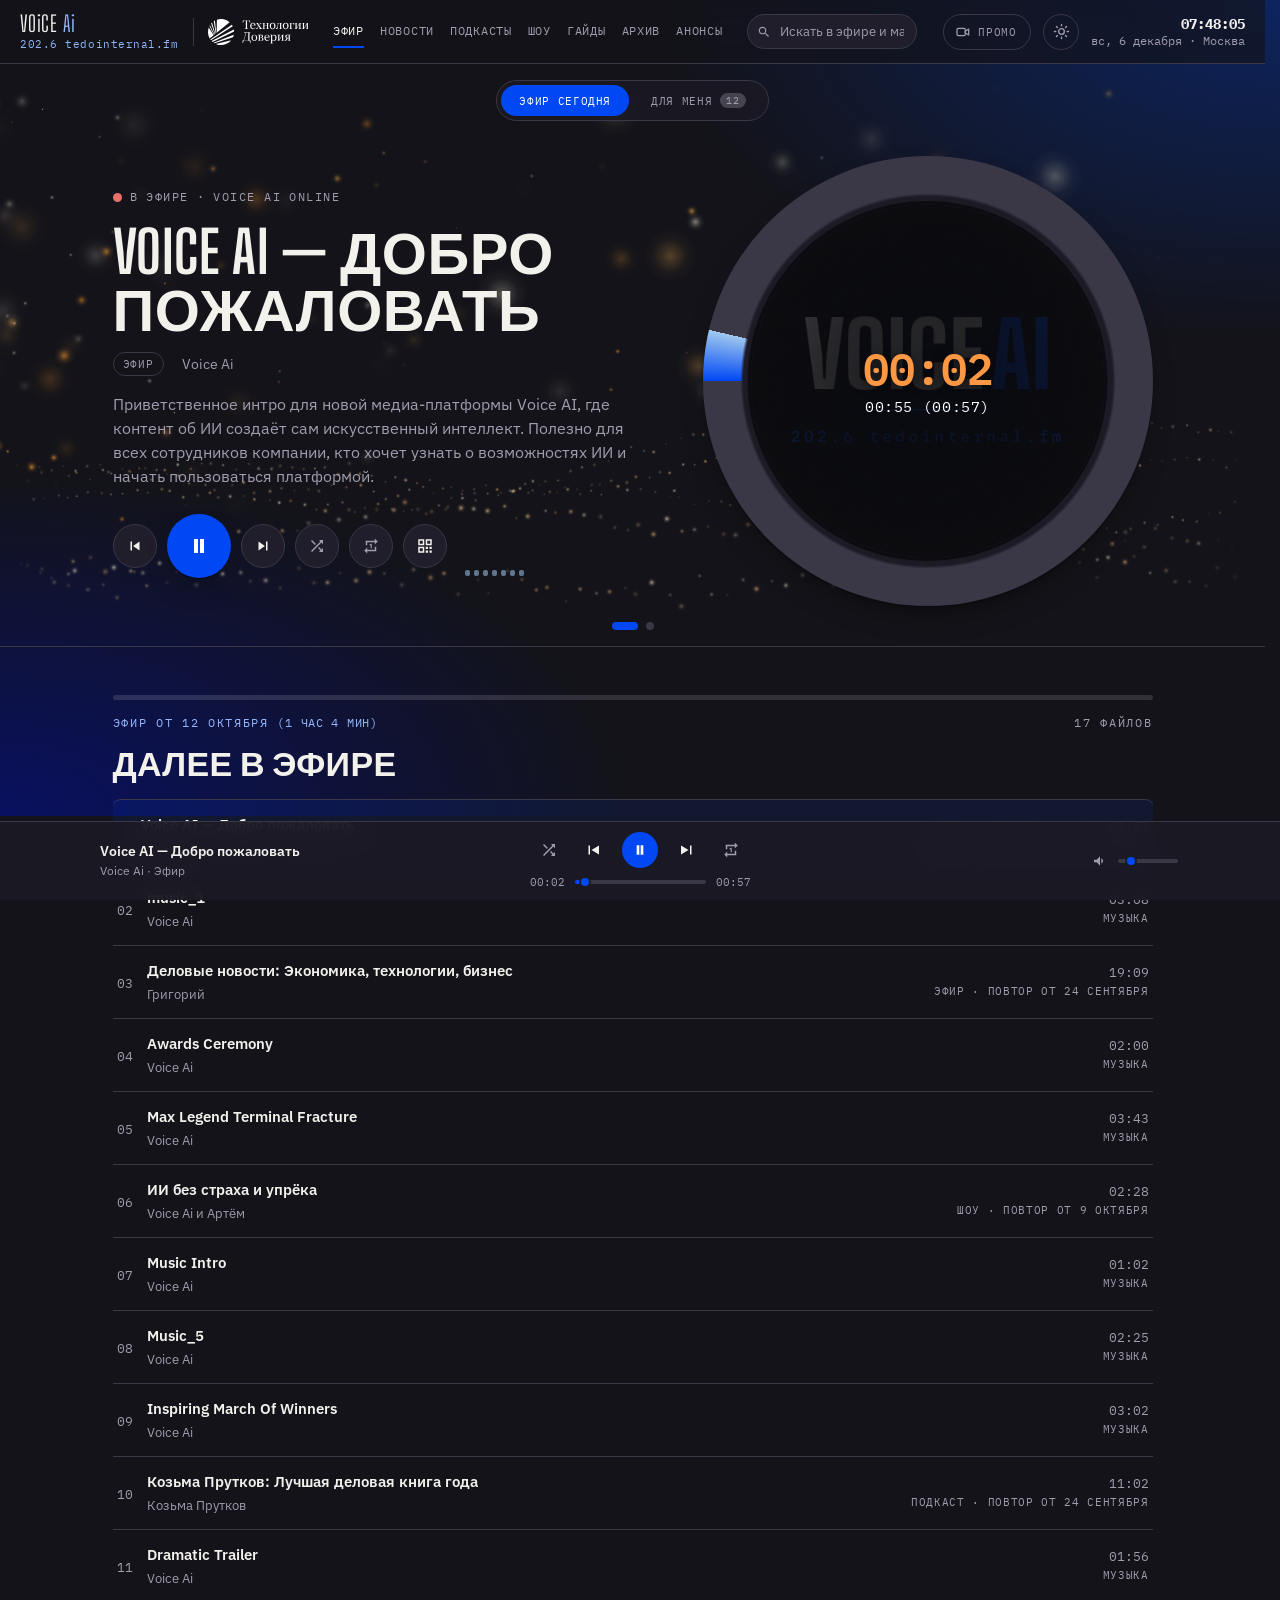
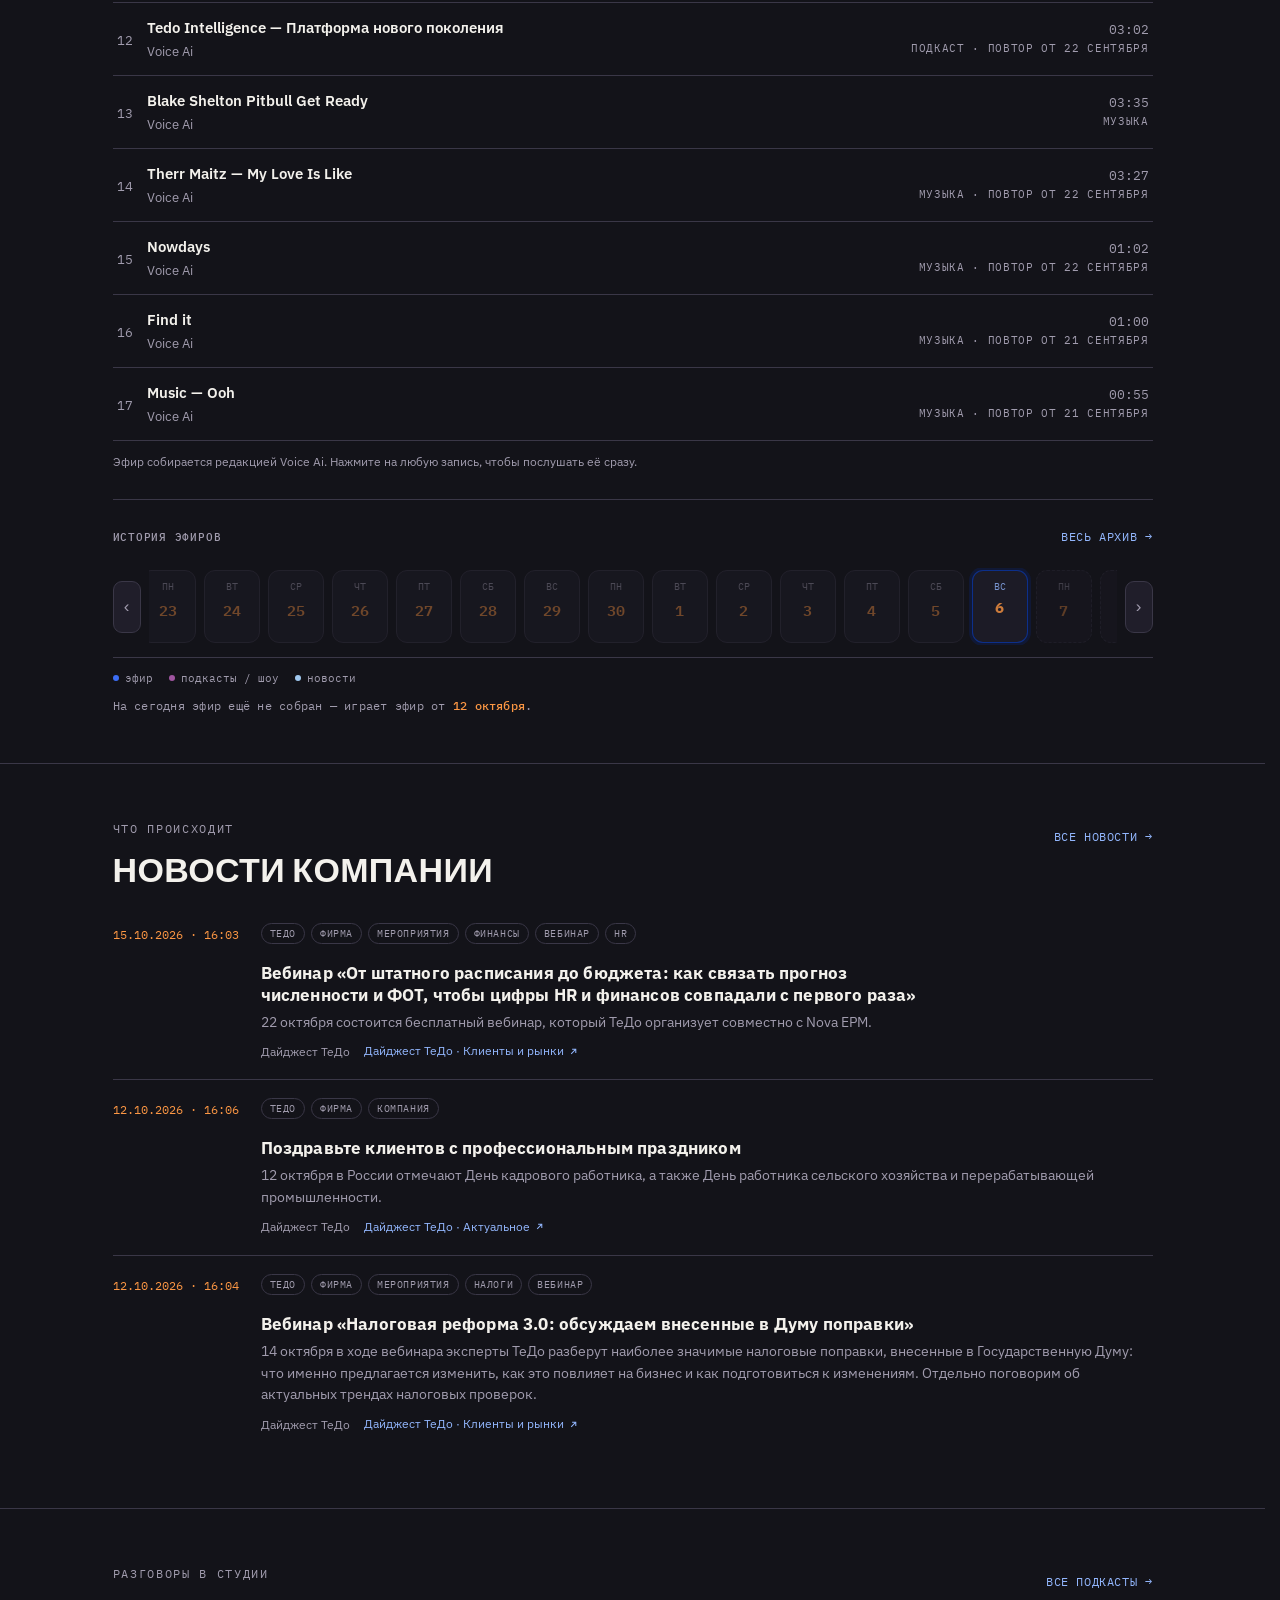
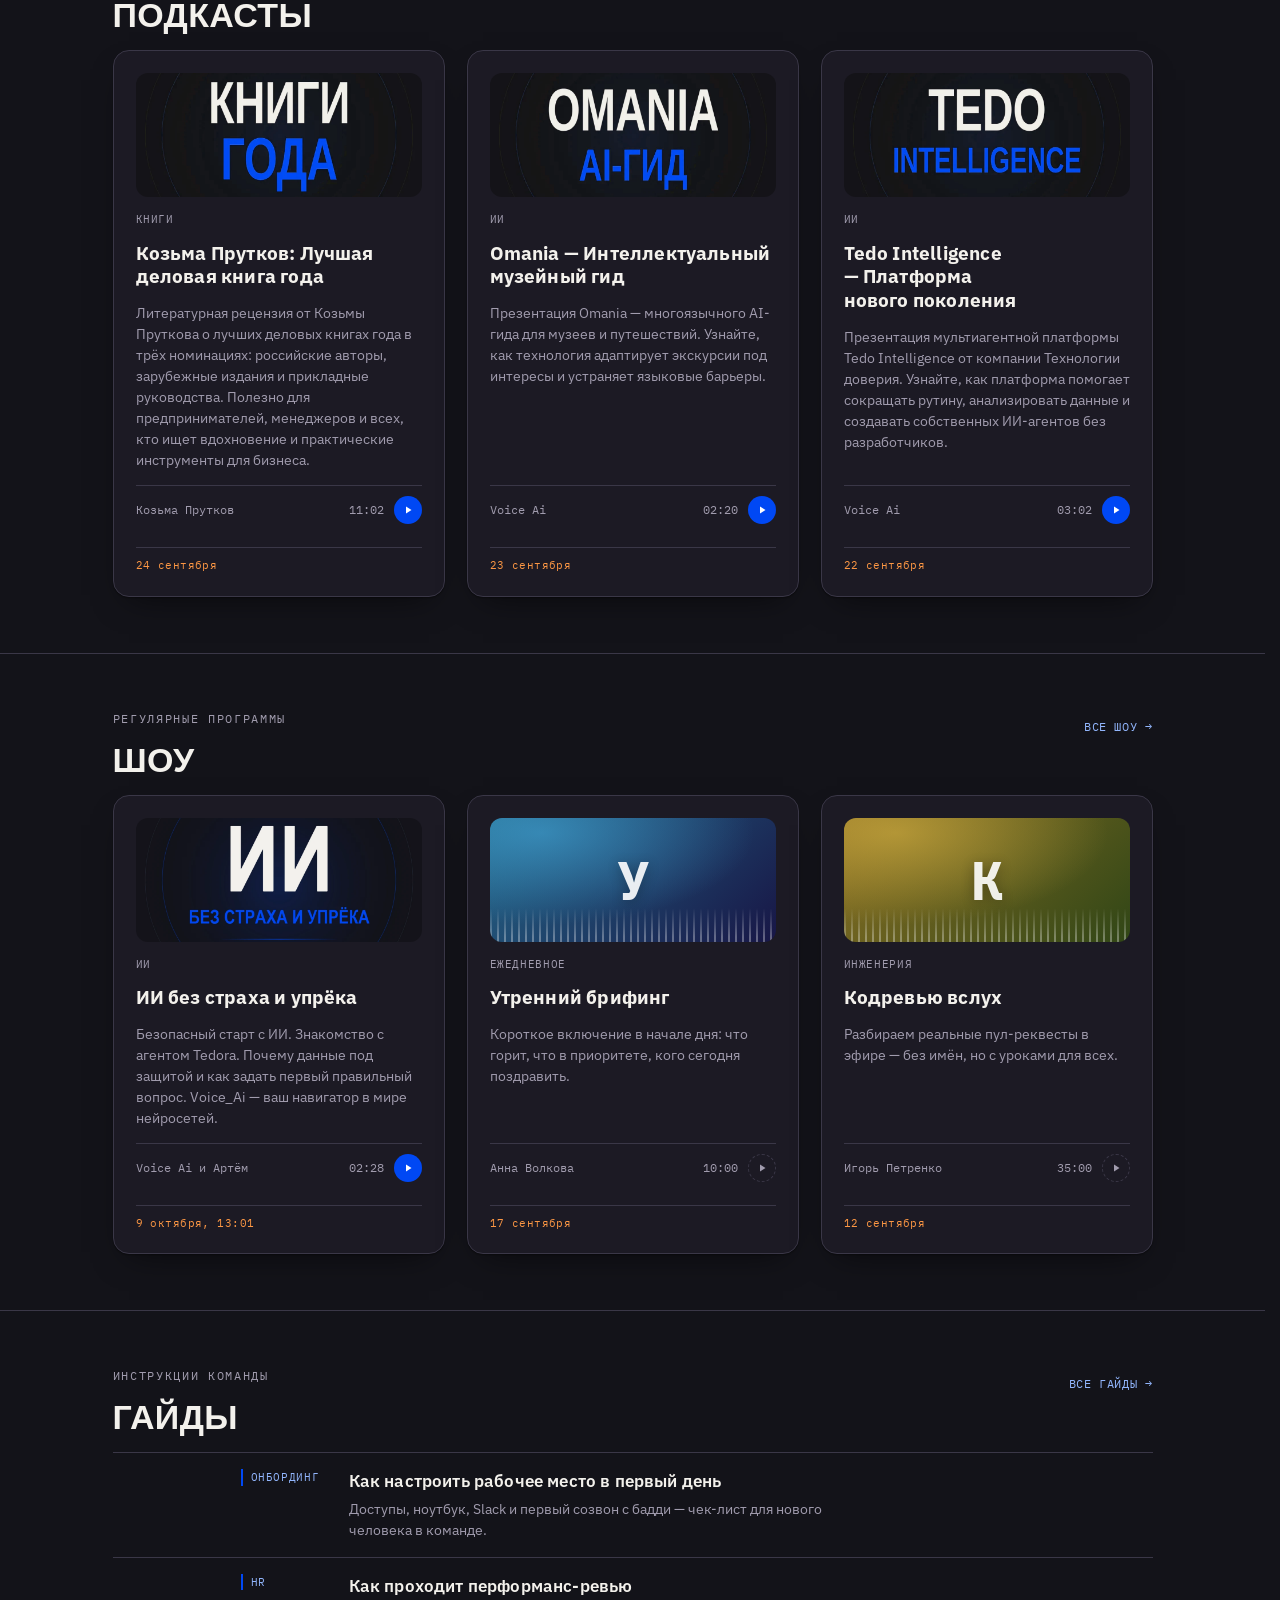
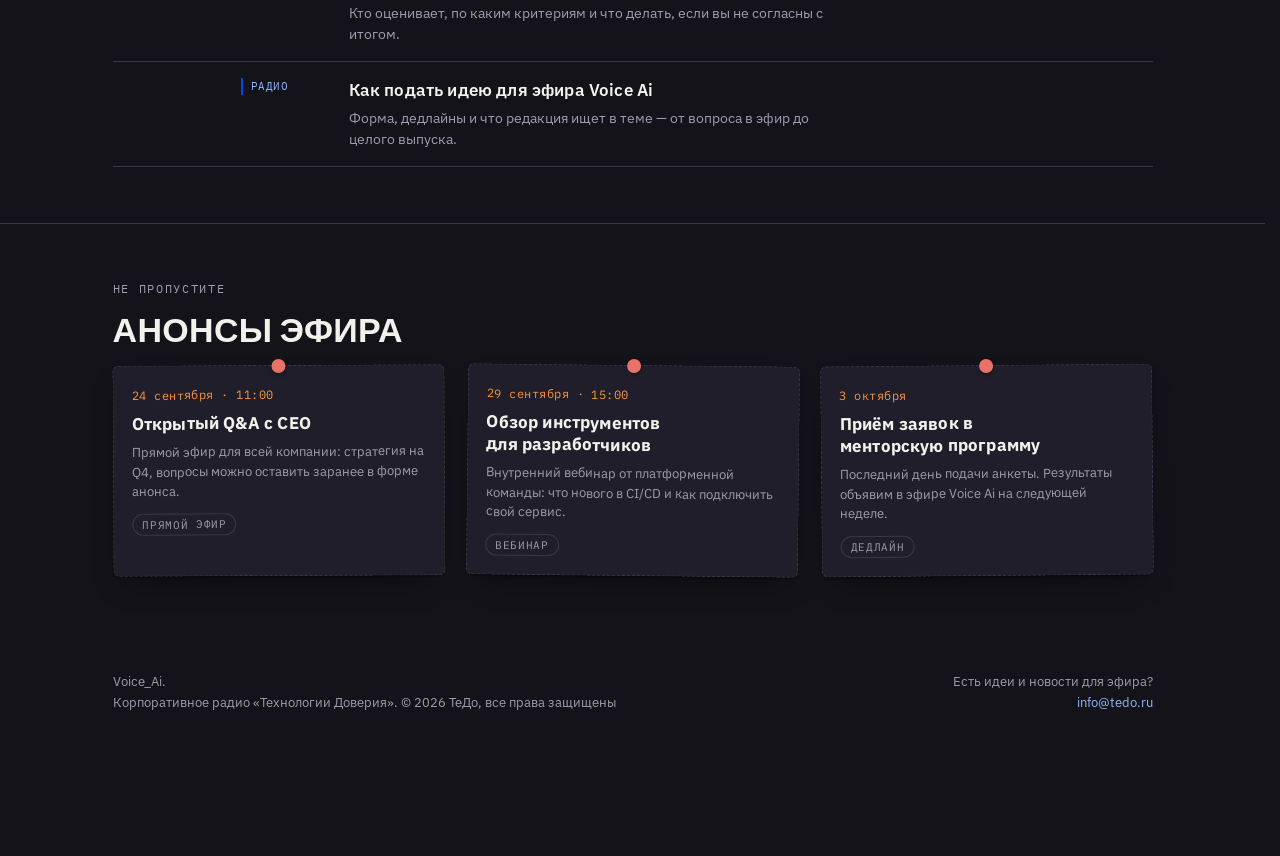
==== commit 8e10e5ee: "Резервная копия сайта для слушателей: версия с GitLab на 9 октября 2026 Эфир, новости, архив, «Для м" ====
--- a/index.html
+++ b/index.html
@@ -546,6 +546,73 @@
     padding:7px 14px;
     animation:hintPulse 2s ease-in-out infinite;
   }
+  /* «Включить звук»: эфир при открытии идёт без звука, звук — по первому нажатию */
+  /* в стиле плашки «Режим редактора»: синяя обводка, моноширинные заглавные */
+  .unmute-cta{
+    font-family:var(--font-mono);font-size:12px;letter-spacing:.06em;text-transform:uppercase;
+    color:var(--accent-strong);background:transparent;cursor:pointer;
+    border:1px solid var(--accent);border-radius:999px;padding:7px 14px;
+    box-shadow:0 0 0 0 color-mix(in srgb, var(--accent) 55%, transparent);
+    animation:unmutePulse 2.2s ease-out infinite;
+  }
+  .unmute-cta:hover{background:color-mix(in srgb, var(--accent) 12%, transparent);}
+  /* Промо-ролик: окно по центру поверх затемнённого и размытого сайта, кнопки — под видео, не на нём.
+     Окно всегда тёмное — это видео. Размер — сколько позволяет экран, но не больше 1280 в ширину. */
+  .intro-ov{position:fixed;inset:0;z-index:400;display:flex;align-items:center;justify-content:center;padding:24px;
+    background:rgba(8,8,14,.78);-webkit-backdrop-filter:blur(8px);backdrop-filter:blur(8px);opacity:0;transition:opacity .35s ease;}
+  .intro-ov.is-on{opacity:1;}
+  .intro-box{width:min(1280px,100%,calc((100vh - 130px) * 16 / 9));border-radius:18px;overflow:hidden;background:#0d0d14;
+    box-shadow:0 30px 90px -20px rgba(0,0,0,.8),0 0 0 1px rgba(255,255,255,.09);transform:scale(.96);transition:transform .35s ease;}
+  .intro-ov.is-on .intro-box{transform:none;}
+  .intro-media{position:relative;background:#000;}
+  .intro-media video{display:block;width:100%;aspect-ratio:16/9;object-fit:contain;background:#000;cursor:pointer;}
+  .intro-play{position:absolute;left:50%;top:50%;transform:translate(-50%,-50%);font-family:var(--font-mono);font-size:13px;
+    letter-spacing:.06em;text-transform:uppercase;color:#fff;background:rgba(0,72,244,.85);border:0;border-radius:999px;
+    padding:12px 22px;cursor:pointer;box-shadow:0 10px 30px -8px rgba(0,72,244,.7);}
+  .intro-play:hover{background:#0048f4;}
+  /* полоска прогресса по нижнему краю видео; по клику — перемотка */
+  .intro-prog{position:absolute;left:0;right:0;bottom:0;height:4px;background:rgba(255,255,255,.14);cursor:pointer;transition:height .15s;}
+  .intro-prog:hover{height:7px;}
+  .intro-prog i{display:block;height:100%;width:0;background:#0048f4;pointer-events:none;}
+  .intro-bar{display:flex;align-items:center;gap:12px;padding:12px 16px;border-top:1px solid rgba(255,255,255,.07);}
+  .intro-title{flex:1;min-width:0;text-align:center;font-family:var(--font-mono);font-size:11px;letter-spacing:.08em;
+    text-transform:uppercase;color:rgba(255,255,255,.5);overflow:hidden;text-overflow:ellipsis;white-space:nowrap;}
+  .intro-bar button{font-family:var(--font-mono);font-size:12px;letter-spacing:.06em;text-transform:uppercase;white-space:nowrap;
+    border-radius:999px;padding:8px 16px;cursor:pointer;background:transparent;}
+  .intro-sound{color:#8fb2ff;border:1px solid #0048f4;animation:unmutePulse 2.2s ease-out infinite;}
+  .intro-sound.is-on{animation:none;color:#fff;border-color:rgba(255,255,255,.3);}
+  .intro-skip{color:#fff;border:1px solid rgba(255,255,255,.3);}
+  .intro-skip:hover,.intro-sound:hover{background:rgba(0,72,244,.25);}
+  @media (prefers-reduced-motion:reduce){ .intro-ov,.intro-box{transition:none;} .intro-sound{animation:none;} }
+  @media (max-width:640px){
+    .intro-ov{padding:12px;}
+    .intro-box{border-radius:12px;}
+    .intro-bar{padding:10px;gap:8px;}
+    .intro-title{display:none;}
+    .intro-bar{justify-content:space-between;}
+    .intro-bar button{font-size:11px;padding:7px 12px;}
+  }
+  /* Телефон повернули горизонтально (экран низкий): ролик — на весь экран, кнопки — тонкой полоской под видео */
+  @media (orientation:landscape) and (max-height:540px){
+    .intro-ov{padding:0;}
+    .intro-box{width:100%;height:100vh;height:100dvh;border-radius:0;display:flex;flex-direction:column;box-shadow:none;}
+    .intro-media{flex:1;min-height:0;}
+    .intro-media video{height:100%;aspect-ratio:auto;}
+    .intro-bar{padding:6px 12px;gap:8px;}
+    .intro-bar button{font-size:10.5px;padding:5px 12px;}
+    .intro-title{font-size:10px;}
+  }
+  /* кнопка «Промо» в шапке: такая же круглая рамка, как у переключателя темы */
+  .theme-btn.promo-btn{width:auto;gap:7px;padding:0 13px 0 11px;font-family:var(--font-mono);font-size:11px;letter-spacing:.07em;text-transform:uppercase;}
+  .theme-btn.promo-btn svg{width:16px;height:16px;}
+  .promo-btn[hidden]{display:none;}
+  @media (max-width:1180px){ .promo-btn span{display:none;} .theme-btn.promo-btn{width:36px;padding:0;} }
+  .unmute-cta[hidden]{display:none;}
+  @keyframes unmutePulse{
+    0%{box-shadow:0 0 0 0 color-mix(in srgb, var(--accent) 55%, transparent);}
+    70%,100%{box-shadow:0 0 0 14px transparent;}
+  }
+  @media (prefers-reduced-motion:reduce){ .unmute-cta{animation:none;} }
   @keyframes hintPulse{
     0%,100%{opacity:1;}
     50%{opacity:.62;}
@@ -815,7 +882,28 @@
   .air-back:hover{border-color:var(--accent);color:var(--accent-strong);}
 
   /* ---------- Сборка эфира: день, повтор, фонотека ---------- */
-  .air-tools{margin-top:18px;padding-top:18px;border-top:1px solid var(--border);}
+  .air-tools{margin-top:14px;}
+  /* Озвучка текста: форма под кнопками студии, плеер прослушивания на всю ширину */
+  .tts-body{margin-top:14px;}
+  .tts-result{margin-top:16px;padding-top:16px;border-top:1px solid var(--border);}
+  .tts-result audio{width:100%;display:block;}
+  .air-tools[hidden]{display:none;}
+  /* Студия эфира: четыре кнопки в ряд, формы раскрываются под ними */
+  .air-studio{margin-top:22px;}
+  .as-bar{display:flex;flex-wrap:wrap;gap:10px;}
+  .as-bar .nc-toggle.is-open{border-style:solid;border-color:var(--accent);color:var(--accent-strong);}
+  .air-studio .news-composer{margin-top:0;}
+  .as-head{display:flex;align-items:baseline;justify-content:space-between;gap:12px;flex-wrap:wrap;margin-bottom:14px;}
+  .as-head h3{margin:0;font-size:18px;}
+  .as-head h3 small{font-size:13px;font-weight:400;color:var(--text-dim);margin-left:6px;}
+  .as-actions{margin-top:14px;}
+  .as-list{margin-top:16px;}
+  .as-list .queue-list{margin-top:0;}
+  .as-foot{display:flex;justify-content:flex-end;gap:10px;flex-wrap:wrap;margin-top:16px;}
+  .as-moved{font-size:13px;color:var(--text-dim);padding:12px 0;}
+  /* только что загруженная запись в списке эфира — короткая подсветка */
+  .queue-item.is-new{animation:qiNew 2.6s ease-out;}
+  @keyframes qiNew{0%,35%{background:color-mix(in srgb, var(--accent) 22%, transparent);}100%{background:transparent;}}
   .at-row{display:flex;flex-wrap:wrap;align-items:flex-end;gap:14px;}
   .at-field{display:flex;flex-direction:column;gap:5px;min-width:0;}
   .at-field > span{
@@ -963,6 +1051,9 @@
   .inbox-head{display:flex;align-items:baseline;gap:10px;flex-wrap:wrap;margin-bottom:4px;}
   .inbox-head h3{margin:0;font-size:17px;}
   .inbox-sub{font-size:12px;color:var(--text-dim);}
+  /* обратный отсчёт до следующего сбора новостей */
+  .inbox-next b, .acc-state .cd{color:var(--date);font-weight:600;}
+  .inbox-next.is-late b, .acc-ed-meta .is-late{color:var(--live);}
   .inbox-list{display:flex;flex-direction:column;gap:10px;margin-top:12px;}
   .inbox-item{
     display:flex;gap:13px;align-items:flex-start;flex-wrap:wrap;
@@ -981,8 +1072,26 @@
   .ii-text{font-size:13px;color:var(--text-dim);margin-top:6px;
     display:-webkit-box;-webkit-line-clamp:3;-webkit-box-orient:vertical;overflow:hidden;}
   .ii-audio{width:100%;margin-top:9px;height:34px;}
+  /* источники карточки: одна тема из нескольких изданий — все ссылки здесь, лишнюю можно убрать крестиком */
+  .ii-srcs{display:flex;flex-wrap:wrap;align-items:center;gap:6px;margin-top:8px;}
+  .ii-src-h{font:600 10px/1 var(--font-mono);letter-spacing:.07em;text-transform:uppercase;color:var(--text-dim);margin-right:2px;}
+  .ii-src{display:inline-flex;align-items:center;gap:2px;border:1px solid var(--border);border-radius:999px;padding:2px 4px 2px 10px;font-size:12px;}
+  .ii-src a{color:var(--accent-strong);text-decoration:none;}
+  .ii-src a:hover{text-decoration:underline;}
+  .ii-src.is-one{padding-right:10px;}
+  .ii-src button{border:0;background:none;color:var(--text-dim);cursor:pointer;font-size:14px;line-height:1;padding:0 4px;border-radius:50%;}
+  .ii-src button:hover{color:var(--live);}
   .ii-acts{display:flex;gap:8px;align-items:center;flex-wrap:wrap;}
   .ii-warn{font-size:12px;color:var(--live);margin-top:6px;}
+  /* быстрая правка в карточке очереди: дата, время, теги */
+  .ii-quick{display:grid;grid-template-columns:150px 110px;gap:8px 10px;margin-top:10px;}
+  .ii-q{display:flex;flex-direction:column;gap:4px;font:600 10px/1.2 var(--font-mono);letter-spacing:.07em;
+    text-transform:uppercase;color:var(--text-dim);}
+  .ii-q input{background:var(--surface);border:1px solid var(--border);border-radius:8px;color:var(--text);
+    padding:6px 8px;font:400 13px/1.3 var(--font-sans, inherit);letter-spacing:0;text-transform:none;}
+  .ii-q input:focus{outline:none;border-color:var(--accent);}
+  .ii-q-tags{grid-column:1/-1;}
+  .ii-q-tags .nc-tagbank{margin-top:4px;}
   .inbox-bulk{display:flex;gap:12px;align-items:center;flex-wrap:wrap;margin:12px 0 2px;}
   .ib-note{margin:10px 0 0;font-size:13px;color:var(--text-dim);overflow-wrap:anywhere;white-space:pre-line;}
   .ib-note:empty{display:none;}
@@ -1120,6 +1229,61 @@
   .acc-f input{display:block;width:100%;box-sizing:border-box;margin-top:5px;background:var(--surface);color:var(--text);border:1px solid var(--border);border-radius:10px;padding:10px 12px;font:inherit;}
   .acc-row{display:flex;gap:8px;align-items:stretch;} .acc-row input{flex:1;font-family:var(--font-mono);}
   .acc-actions{display:flex;gap:8px;flex-wrap:wrap;margin-top:4px;}
+  .acc-connect{margin:0 0 14px;padding:14px 16px 4px;border:1px solid var(--accent, #0048f4);border-radius:12px;}
+  .acc-list{display:grid;gap:8px;margin-top:14px;}
+  /* Источники новостей */
+  .src-list{display:grid;grid-template-columns:minmax(0,1fr);gap:10px;margin:0 0 16px;}
+  /* Карточка источника: шапка (вид, название, статус) → условие и теги → сетка фактов (последний сбор, найдено,
+     отправлено, следующий сбор) → кнопки. Подписи — моноширинным капсом, как подписи полей форм. */
+  .src-it{min-width:0;display:flex;flex-direction:column;gap:10px;padding:14px 16px;border:1px solid var(--border);border-radius:12px;background:var(--surface);}
+  .src-it.is-off{opacity:.65;}
+  .src-top{display:flex;align-items:center;justify-content:space-between;gap:8px 12px;flex-wrap:wrap;}
+  .src-title{display:flex;align-items:baseline;gap:8px;min-width:0;}
+  .src-title b{font-size:16px;overflow:hidden;text-overflow:ellipsis;white-space:nowrap;}
+  .src-kind{font-family:var(--font-mono);font-size:10px;text-transform:uppercase;letter-spacing:.07em;color:var(--accent-strong);flex:none;}
+  .src-rule{font-size:13px;color:var(--text-dim);margin-top:-4px;overflow-wrap:anywhere;}
+  .src-tags{display:flex;flex-wrap:wrap;gap:6px;}
+  .src-tag{font-family:var(--font-mono);font-size:10px;text-transform:uppercase;letter-spacing:.06em;padding:3px 9px;border:1px solid var(--border);border-radius:999px;color:var(--text-dim);}
+  /* статус: работает / ошибка / задерживается / ждёт первого сбора / отключён */
+  .src-st{flex:none;font-family:var(--font-mono);font-size:10px;text-transform:uppercase;letter-spacing:.07em;padding:3px 9px;border-radius:999px;border:1px solid currentColor;white-space:nowrap;}
+  .src-st.is-ok{color:var(--wave);}
+  .src-st.is-err,.src-st.is-late{color:var(--live);}
+  .src-st.is-wait,.src-st.is-off{color:var(--text-dim);}
+  .src-facts{display:grid;grid-template-columns:repeat(4,minmax(0,1fr));margin:0;border-top:1px solid var(--border);border-bottom:1px solid var(--border);}
+  .src-facts > div{padding:10px 12px;min-width:0;}
+  .src-facts > div:first-child{padding-left:0;}
+  .src-facts > div + div{border-left:1px solid var(--border);}
+  .src-facts dt{font-family:var(--font-mono);font-size:10px;text-transform:uppercase;letter-spacing:.06em;color:var(--text-dim);}
+  .src-facts dd{margin:4px 0 0;font-size:14px;font-weight:500;color:var(--text);}
+  .src-facts dd small{display:block;margin-top:2px;font-size:11.5px;font-weight:400;color:var(--text-dim);}
+  .src-facts .cd{color:var(--date);}
+  .src-facts .cd.is-late{color:var(--live);}
+  .src-err{margin:0;font-size:12.5px;color:var(--live);overflow-wrap:anywhere;}
+  .src-foot{display:flex;align-items:center;gap:8px;flex-wrap:wrap;}
+  .src-foot .nc-ghost{padding:6px 14px;font-size:12.5px;}
+  .src-acts{display:flex;gap:6px;flex-wrap:wrap;margin-left:auto;}
+  .src-foot .src-run{border-color:var(--accent);color:var(--accent-strong);}
+  @media (max-width:640px){
+    .src-facts{grid-template-columns:repeat(2,minmax(0,1fr));}
+    .src-facts > div:nth-child(3){padding-left:0;border-left:0;}
+    .src-facts > div:nth-child(n+3){border-top:1px solid var(--border);}
+    .src-acts{margin-left:0;}
+  }
+  .src-form{padding:14px 16px 6px;border:1px solid var(--border);border-radius:12px;}
+  .src-form h3,.src-h{margin:0 0 10px;font-size:15px;}
+  .src-h{margin-top:22px;}
+  .src-grid{display:grid;grid-template-columns:repeat(auto-fit,minmax(200px,1fr));gap:0 12px;}
+  .src-grid input,.src-grid select{display:block;width:100%;margin-top:5px;}
+  .src-grid [hidden]{display:none;}
+  .src-grid .src-wide{grid-column:1/-1;}
+  .acc-msg .acc-big.src-cmd{font-size:12px;letter-spacing:0;line-height:1.5;padding:10px 12px;border:1px solid var(--border);border-radius:8px;}
+  .acc-ed{display:flex;gap:10px;align-items:center;justify-content:space-between;flex-wrap:wrap;padding:10px 12px;border:1px solid var(--border);border-radius:10px;background:var(--surface);}
+  .acc-ed.is-off{opacity:.6;}
+  .acc-ed-meta{display:block;margin-top:2px;font-family:var(--font-mono);font-size:12px;color:var(--text-dim);}
+  .acc-ed-acts{display:flex;gap:6px;flex-wrap:wrap;}
+  .acc-msg .acc-link{font-size:13px;letter-spacing:0;word-break:break-all;}
+  .inbox-filter{display:flex;gap:6px;flex-wrap:wrap;margin:0 0 10px;}
+  .inbox-filter .is-on{border-color:var(--accent);color:var(--text);}
   .acc-msg{margin-top:14px;padding:12px 14px;border-radius:10px;border:1px solid var(--border);background:var(--surface);font-size:14px;line-height:1.55;white-space:pre-wrap;overflow-wrap:anywhere;}
   .acc-msg.is-ok{border-color:#2e7d5b;} .acc-msg.is-err{border-color:var(--live);}
   .acc-msg .acc-big{display:block;margin:8px 0;font-family:var(--font-mono);font-size:20px;letter-spacing:.06em;color:var(--date);user-select:all;}
@@ -1275,6 +1439,12 @@
   }
   .nc-tagbank button:hover{border-color:var(--accent);color:var(--accent-strong);}
   .nc-tagbank button.is-on{background:color-mix(in srgb, var(--accent) 18%, transparent);border-color:var(--accent);color:var(--accent-strong);}
+  /* «Все теги · N ›» и «Сбросить» — как у тегов в разделах */
+  .nc-tagbank button.tb-more{border-color:var(--accent);color:var(--accent-strong);}
+  .nc-tagbank button.tb-more:hover{background:color-mix(in srgb, var(--accent) 10%, transparent);}
+  .nc-tagbank button.tb-reset{border-color:#9b2c45;color:#e58a9d;}
+  .nc-tagbank button.tb-reset:hover{color:#f4b3c0;background:color-mix(in srgb, #9b2c45 18%, transparent);}
+  :root[data-theme="light"] .nc-tagbank button.tb-reset{border-color:#8c1d3a;color:#8c1d3a;}
 
   /* загрузка аудио прямо с сайта */
   .au-drop{
@@ -1381,6 +1551,8 @@
   }
   .news-source:hover{border-bottom-color:var(--accent);}
   .news-source svg{width:11px;height:11px;}
+  /* одна тема из нескольких изданий — источники списком в строке под новостью */
+  .news-sources{display:inline-flex;flex-wrap:wrap;align-items:center;gap:4px 12px;}
   .news-row.flash{animation:flashHighlight 1.8s ease;}
   @media (max-width:700px){
     .news-row{grid-template-columns:1fr;gap:7px;}
@@ -1753,10 +1925,10 @@
   :root[data-theme="light"] .chip-reset:hover{color:#6e1229;background:color-mix(in srgb, #8c1d3a 10%, transparent);}
   :root{--tags-w:420px;}
   body.tags-open{padding-right:var(--tags-w);transition:padding-right .22s ease;}
-  .tags-ov{position:fixed;inset:0;z-index:105;background:rgba(8,8,16,.24);opacity:0;pointer-events:none;transition:opacity .2s ease;}
+  .tags-ov{position:fixed;inset:0;z-index:205;background:rgba(8,8,16,.24);opacity:0;pointer-events:none;transition:opacity .2s ease;}
   .tags-ov.is-on{opacity:1;pointer-events:auto;}
   :root[data-theme="light"] .tags-ov{background:rgba(20,26,56,.10);}
-  .tags-dr{position:fixed;top:0;right:0;bottom:0;width:var(--tags-w);z-index:110;display:flex;flex-direction:column;background:var(--bg-elevated);border-left:1px solid var(--border);box-shadow:-16px 0 44px rgba(0,0,0,.26);transform:translateX(102%);visibility:hidden;transition:transform .22s ease, visibility 0s linear .22s;}
+  .tags-dr{position:fixed;top:0;right:0;bottom:0;width:var(--tags-w);z-index:210;display:flex;flex-direction:column;background:var(--bg-elevated);border-left:1px solid var(--border);box-shadow:-16px 0 44px rgba(0,0,0,.26);transform:translateX(102%);visibility:hidden;transition:transform .22s ease, visibility 0s linear .22s;}
   .tags-dr.is-on{transform:none;visibility:visible;transition:transform .22s ease, visibility 0s;}
   .td-head{display:flex;align-items:center;gap:10px;padding:18px 20px 8px;}
   .td-head h3{margin:0;font-size:20px;}
@@ -1780,6 +1952,11 @@
   .td-tag:hover{color:var(--text);border-color:var(--text-dim);}
   .td-tag.on{border-color:var(--accent);color:var(--accent-strong);background:color-mix(in srgb, var(--accent) 14%, transparent);}
   .td-none{padding:18px 4px;color:var(--text-dim);font-size:14px;}
+  .td-sort{display:flex;flex-wrap:wrap;align-items:center;gap:6px 8px;margin:2px 0 12px;}
+  .td-sort button{background:none;border:1px solid var(--border);border-radius:999px;color:var(--text-dim);cursor:pointer;
+    padding:4px 11px;font:inherit;font-size:12.5px;}
+  .td-sort button.on{border-color:var(--accent);color:var(--accent-strong);}
+  .td-sort span{font-size:12px;color:var(--text-dim);}
   .td-rail{position:absolute;right:8px;top:6px;bottom:6px;width:30px;display:flex;flex-direction:column;justify-content:space-between;align-items:center;}
   .td-rail[hidden]{display:none;}
   .td-rail button{width:26px;border:0;background:transparent;border-radius:6px;padding:1px 0;font-family:var(--font-mono);font-size:11px;color:var(--text-dim);cursor:pointer;line-height:1.2;}
@@ -1826,6 +2003,8 @@
   .fm-acts button:hover{color:var(--text);}
   .fm-sec{padding:34px 0 10px;}
   .fm-sec[hidden]{display:none;}
+  /* На «Для меня» только подборка: новости уже в её карточках, остальное есть на «Эфир сегодня». */
+  body.fm-me-view section.block{display:none;}
   .fm-head{display:flex;justify-content:space-between;align-items:flex-end;gap:16px;margin-bottom:16px;flex-wrap:wrap;}
   .fm-eye{font-family:var(--font-mono);font-size:11px;letter-spacing:.08em;text-transform:uppercase;color:var(--accent-strong);}
   .fm-head h2{margin:4px 0 0;font-size:34px;line-height:1.1;text-transform:uppercase;}
@@ -1838,7 +2017,14 @@
   .fm-int .chip i{font-style:normal;letter-spacing:.1em;margin-left:7px;color:var(--accent-strong);}
   .fm-int .chip i span{opacity:.25;}
   .fm-grid{display:grid;grid-template-columns:1fr 1fr;gap:16px;}
-  .fm-card{position:relative;border:1px solid var(--border);border-radius:14px;background:var(--bg-elevated);padding:16px 18px 14px;cursor:pointer;}
+  /* Новости и радио — одна сетка: в строке новость и запись, все строки одной высоты (по самой высокой карточке).
+     Порядок задан переменными: --o для двух колонок, --m для одной на узком экране. */
+  .fm-cols{display:grid;grid-template-columns:1fr 1fr;grid-template-rows:auto;grid-auto-rows:1fr;gap:12px 16px;}
+  .fm-cols > *{order:var(--o);min-width:0;}
+  .fm-cols .fm-ph{visibility:hidden;}
+  .fm-col-h, .fm-hhead h3{margin:0;font-family:var(--font-mono);font-size:13px;font-weight:600;line-height:1.3;letter-spacing:.08em;text-transform:uppercase;color:var(--text-dim);}
+  .fm-col-h{align-self:end;margin-top:4px;}
+  .fm-card{position:relative;display:flex;flex-direction:column;border:1px solid var(--border);border-radius:14px;background:var(--bg-elevated);padding:16px 18px 14px;cursor:pointer;}
   .fm-card:hover{border-color:var(--accent);}
   .fm-card .top{display:flex;justify-content:space-between;align-items:center;margin-bottom:8px;}
   .fm-card .kind{font-family:var(--font-mono);font-size:10px;letter-spacing:.07em;text-transform:uppercase;color:var(--text-dim);}
@@ -1846,8 +2032,12 @@
   .fm-card .kind.fresh{color:var(--date);}
   .fm-card .x{width:26px;height:26px;border-radius:50%;border:1px solid var(--border);color:var(--text-dim);display:flex;align-items:center;justify-content:center;font-size:15px;background:transparent;cursor:pointer;padding:0;}
   .fm-card .x:hover{border-color:#9b2c45;color:#e58a9d;}
-  .fm-card h3{margin:0 0 6px;font-size:18px;line-height:1.25;}
+  .fm-card h3{margin:0 0 6px;font-size:18px;line-height:1.25;display:-webkit-box;-webkit-line-clamp:2;-webkit-box-orient:vertical;overflow:hidden;}
   .fm-card .d{margin:0 0 10px;font-size:14px;line-height:1.45;color:var(--text-dim);display:-webkit-box;-webkit-line-clamp:2;-webkit-box-orient:vertical;overflow:hidden;}
+  .fm-cols .fm-card .tags{flex-wrap:nowrap;overflow:hidden;}
+  .fm-cols .fm-card .t{flex:none;}
+  .fm-cols .fm-card h3{min-height:2.5em;}
+  .fm-cols .fm-card .why{margin-top:auto;white-space:nowrap;overflow:hidden;text-overflow:ellipsis;}
   .fm-card .tags{display:flex;gap:6px;flex-wrap:wrap;margin-bottom:10px;}
   .fm-card .t{font-family:var(--font-mono);font-size:10px;letter-spacing:.05em;text-transform:uppercase;padding:3px 9px;border-radius:999px;border:1px solid var(--border);color:var(--text-dim);}
   .fm-card .t.m{border-color:var(--accent);color:var(--accent-strong);background:color-mix(in srgb, var(--accent) 12%, transparent);}
@@ -1859,7 +2049,6 @@
   .fm-foot .rs{color:#e58a9d;}
   :root[data-theme="light"] .fm-foot .rs{color:#8c1d3a;}
   .fm-hist{margin:30px 0 8px;}
-  .fm-hhead h3{margin:0;font-size:26px;text-transform:uppercase;}
   .fm-hhead p{margin:6px 0 14px;font-size:14px;color:var(--text-dim);}
   .fm-hgrid{display:grid;grid-template-columns:1fr 1fr;gap:10px 16px;}
   .fm-hrow{display:flex;gap:12px;align-items:flex-start;border:1px solid var(--border);border-radius:12px;background:var(--bg-elevated);padding:12px 14px;}
@@ -1896,7 +2085,7 @@
   .fm-scroll{flex:1;overflow-y:auto;padding-bottom:12px;overscroll-behavior:contain;}
   .fm-btn-reset{background:transparent;border:0;color:#e58a9d;cursor:pointer;font-size:13px;}
   :root[data-theme="light"] .fm-btn-reset{color:#8c1d3a;}
-  @media (max-width:700px){ .fm-grid{grid-template-columns:1fr;} .fm-must{flex-wrap:wrap;} .fm-seg button{padding:8px 14px;} #air.fm-ready{padding-top:84px;} }
+  @media (max-width:700px){ .fm-grid, .fm-cols{grid-template-columns:1fr;} .fm-cols{grid-auto-rows:auto;} .fm-cols > *{order:var(--m);} .fm-cols .fm-ph{display:none;} .fm-must{flex-wrap:wrap;} .fm-seg button{padding:8px 14px;} #air.fm-ready{padding-top:84px;} }
   .lib-empty{padding:30px 4px;color:var(--text-dim);font-size:14px;}
   #libraryList .media-grid{margin-top:4px;}
 
@@ -2120,13 +2309,13 @@
     <span class="tedo-logo" title="Технологии Доверия"><svg class="tedo-logo-svg" role="img" aria-label="Технологии Доверия" focusable="false" xmlns="http://www.w3.org/2000/svg" viewBox="0 0 186 48" fill="none"><g clip-path="url(#clip0_282_1638)"><path d="M14.7165 46.0299L15.0114 46.153L15.465 46.3338C15.213 46.2359 14.961 46.1329 14.709 46.0273L14.7165 46.0299Z" fill="currentColor"></path><path d="M1.41632 15.8672C0.239436 19.1391 -0.212296 22.6265 0.0922187 26.0891C0.396733 29.5518 1.45026 32.9075 3.18028 35.9254L10.4327 29.9813L1.41632 15.8672Z" fill="currentColor"></path><path d="M15.9883 25.4375L39.8698 5.8742C36.7006 3.13997 32.872 1.27542 28.7606 0.464018C24.6492 -0.347389 20.3968 -0.0777021 16.4217 1.24654" fill="currentColor"></path><path d="M12.4308 28.3488L13.4388 27.5248L7.40858 6.67773C6.86931 7.19527 6.35356 7.73541 5.86133 8.29817L12.4308 28.3488Z" fill="currentColor"></path><path d="M11.828 28.8436L3.59537 11.373C3.26022 11.9157 2.9427 12.4709 2.65039 13.0437L11.0569 29.4767L11.828 28.8436Z" fill="currentColor"></path><path d="M10.7191 4.03152L14.2243 26.8708L15.3381 25.9614L12.7249 2.82812C12.0345 3.19743 11.3591 3.60191 10.709 4.03403" fill="currentColor"></path><path d="M44.1172 10.6756C44.0844 10.6303 44.0466 10.5901 44.0139 10.5449L4.2793 37.6476C4.30954 37.6903 4.33474 37.7355 4.36245 37.7783C4.69761 38.2531 5.04788 38.7128 5.41579 39.1625L45.7501 13.5044C45.2706 12.5257 44.7251 11.5806 44.1172 10.6756Z" fill="currentColor"></path><path d="M10.3691 43.7283L10.3767 43.7246L10.3691 43.7283Z" fill="currentColor"></path><path d="M47.3867 30.0569L47.5328 29.4766C47.4764 29.67 47.438 29.8635 47.3867 30.0569Z" fill="currentColor"></path><path d="M14.3379 45.9434L14.537 46.0288L14.3404 45.9434H14.3379Z" fill="currentColor"></path><path d="M42.6887 39.2263L14.3418 45.9417L14.5384 46.0271C14.7903 46.1326 15.0423 46.2356 15.2943 46.3336C15.3775 46.3662 15.4556 46.4064 15.5463 46.4391C19.7601 48.0292 24.3362 48.4112 28.7565 47.5418C33.1768 46.6724 37.2645 44.5864 40.5568 41.52C40.6274 41.4547 40.6879 41.3818 40.7559 41.3165L41.0079 41.0653L41.0381 41.0326L41.4741 40.6005L41.9781 40.0528L42.2805 39.7087C42.3737 39.6006 42.4695 39.4926 42.5627 39.3821L42.7013 39.2188L42.6887 39.2263Z" fill="currentColor"></path><path d="M47.789 19.7366C47.789 19.6914 47.7688 19.6486 47.7587 19.6034L47.7285 19.4426L47.6554 19.1914L6.85742 40.7595L6.95066 40.855C6.98342 40.8876 7.01114 40.9253 7.04642 40.958C7.48993 41.4027 7.9536 41.8297 8.43239 42.2367L48.1443 22.9398C48.098 21.8653 47.9793 20.7952 47.789 19.7366Z" fill="currentColor"></path><path d="M10.2207 43.6201C10.2686 43.6553 10.3165 43.6904 10.3669 43.7231C10.4929 43.806 11.4303 44.4341 12.0855 44.8109L46.1703 33.5709C46.6409 32.492 47.0317 31.3803 47.3396 30.2446C47.3572 30.1843 47.3673 30.119 47.3849 30.0562C47.4353 29.8627 47.4807 29.6693 47.526 29.4758L47.5764 29.2246L10.2207 43.6201Z" fill="currentColor"></path><path d="M67.5275 18.3992V17.8264L69.488 17.7359C69.6 17.6518 69.6909 17.5429 69.7534 17.4177C69.816 17.2926 69.8485 17.1547 69.8484 17.0149V3.38063H66.3532L64.5489 6.93302L64.0449 6.86519C64.2068 5.46988 64.2909 4.0667 64.2969 2.66211H77.6022C77.6082 4.0667 77.6924 5.46988 77.8542 6.86519L77.3503 6.93302L75.5334 3.38063H72.081V17.0048C72.0727 17.1441 72.0998 17.2831 72.1597 17.4092C72.2196 17.5352 72.3104 17.6441 72.4238 17.7259L74.3843 17.8163V18.3992H67.5275Z" fill="currentColor"></path><path d="M87.7119 15.2319C86.7417 17.5458 85.139 18.6939 82.997 18.6939C79.9303 18.6939 77.7656 16.4328 77.7656 12.9834C77.7656 9.46622 79.8395 7.04688 82.929 7.04688C85.9529 7.04688 87.8681 9.09189 87.6665 12.1066H80.0437V12.3579C80.0437 15.5736 81.4649 17.5282 83.7203 17.5282C85.1843 17.5282 86.3586 16.7192 87.1474 15.0159L87.7119 15.2319ZM80.089 11.3856H85.3431C85.4338 9.09189 84.5191 7.77795 82.9088 7.77795C81.2986 7.77795 80.3133 9.13711 80.089 11.3856Z" fill="currentColor"></path><path d="M98.8066 17.681L99.9809 17.8393V18.3995H94.2052V17.8393L95.6944 17.7262C95.9868 17.5906 96.0321 17.2087 95.7852 16.8495L93.4618 13.498L90.9821 16.8218C90.71 17.1811 90.7301 17.5755 91.0048 17.7212L92.537 17.8343V18.3945H88.3438V17.8343L89.4702 17.676L93.0863 12.983L89.5584 8.05892L88.3866 7.90065V7.33789H93.8876V7.90065L92.6478 8.0137C92.3782 8.19207 92.3328 8.55384 92.5571 8.9131L94.4068 11.5887L96.3925 8.86788C96.6621 8.50862 96.6621 8.17197 96.3698 7.99109L95.0846 7.90065V7.33789H99.0082V7.90065L97.8566 8.03631L94.7923 12.1288L98.8066 17.681Z" fill="currentColor"></path><path d="M111.301 7.96848C111.194 8.07018 111.11 8.19223 111.052 8.32735C110.994 8.46246 110.964 8.60785 110.963 8.75483V16.9851C110.964 17.1321 110.994 17.2774 111.052 17.4124C111.11 17.5475 111.195 17.6696 111.301 17.7715L112.609 17.8393V18.3995H107.287V17.8393L108.529 17.7715C108.642 17.6739 108.733 17.5532 108.795 17.4175C108.857 17.2818 108.889 17.1343 108.889 16.9851V12.983H104.129V16.9851C104.13 17.1323 104.16 17.2778 104.219 17.413C104.277 17.5481 104.362 17.6701 104.469 17.7715L105.709 17.8393V18.3995H100.395V17.8393L101.702 17.7715C101.809 17.67 101.894 17.5479 101.952 17.4128C102.01 17.2776 102.04 17.1321 102.04 16.9851V8.75483C102.04 8.60776 102.01 8.4622 101.952 8.327C101.894 8.19181 101.809 8.06982 101.702 7.96848L100.395 7.90065V7.33789H105.717V7.90065L104.477 7.96848C104.37 8.06969 104.284 8.1916 104.226 8.32679C104.167 8.46197 104.137 8.6076 104.137 8.75483V12.272H108.897V8.75483C108.897 8.60561 108.865 8.45808 108.803 8.32235C108.741 8.18662 108.65 8.06591 108.536 7.96848L107.294 7.90065V7.33789H112.616V7.90065L111.301 7.96848Z" fill="currentColor"></path><path d="M113.92 12.9156C113.92 9.36321 116.085 7.04688 119.333 7.04688C122.513 7.04688 124.625 9.30794 124.625 12.8252C124.625 16.3776 122.46 18.6939 119.234 18.6939C116.009 18.6939 113.92 16.4228 113.92 12.9156ZM122.354 12.9382C122.354 9.5642 121.248 7.788 119.287 7.788C117.327 7.788 116.198 9.51898 116.198 12.8126C116.198 16.1841 117.302 17.9603 119.287 17.9603C121.273 17.9603 122.354 16.2193 122.354 12.9382Z" fill="currentColor"></path><path d="M125.625 18.5578L125.58 16.445C125.775 16.4634 125.971 16.471 126.167 16.4676C127.903 16.4676 128.67 14.4427 128.916 9.34019C128.939 8.64177 128.76 8.19207 128.412 7.99109L126.855 7.90065V7.33789H136.733V7.90065L135.426 7.96848C135.319 8.06982 135.234 8.19181 135.175 8.327C135.117 8.4622 135.088 8.60776 135.088 8.75483V16.9851C135.088 17.1321 135.118 17.2776 135.176 17.4128C135.234 17.5479 135.319 17.67 135.426 17.7715L136.733 17.8393V18.3995H131.353V17.8393L132.661 17.7715C132.768 17.67 132.853 17.5479 132.911 17.4128C132.969 17.2776 132.999 17.1321 132.999 16.9851V8.02877H129.685L129.64 9.03369C129.345 15.8169 128.355 18.6106 126.21 18.6106C126.014 18.6061 125.819 18.5884 125.625 18.5578Z" fill="currentColor"></path><path d="M138.051 12.9156C138.051 9.36321 140.215 7.04688 143.464 7.04688C146.644 7.04688 148.756 9.30794 148.756 12.8252C148.756 16.3776 146.591 18.6939 143.365 18.6939C140.14 18.6939 138.051 16.4228 138.051 12.9156ZM146.485 12.9382C146.485 9.5642 145.381 7.788 143.418 7.788C141.455 7.788 140.329 9.51898 140.329 12.8126C140.329 16.1841 141.435 17.9603 143.418 17.9603C145.401 17.9603 146.485 16.2193 146.485 12.9382Z" fill="currentColor"></path><path d="M150.07 18.3995V17.8393L151.378 17.7715C151.485 17.6701 151.57 17.5481 151.629 17.413C151.687 17.2778 151.718 17.1323 151.718 16.9851V8.75483C151.718 8.60761 151.688 8.46197 151.629 8.32679C151.571 8.1916 151.485 8.06969 151.378 7.96848L150.07 7.90065V7.33789H158.956C158.95 8.51276 159.01 9.68703 159.137 10.8551L158.618 10.9682L157.093 8.0137H153.817V17.0052C153.81 17.1486 153.836 17.2917 153.895 17.4227C153.954 17.5538 154.043 17.669 154.155 17.7589L155.735 17.8494V18.4096L150.07 18.3995Z" fill="currentColor"></path><path d="M159.904 18.3993V17.839L161.215 17.7712C161.321 17.6693 161.405 17.5472 161.463 17.4122C161.521 17.2771 161.552 17.1318 161.552 16.9848V8.75455C161.552 8.60758 161.522 8.46219 161.464 8.32707C161.406 8.19196 161.321 8.0699 161.215 7.9682L159.904 7.90037V7.33761H165.226V7.90037L163.987 7.9682C163.873 8.06563 163.782 8.18635 163.72 8.32207C163.658 8.4578 163.626 8.60533 163.626 8.75455V16.5703L168.88 7.33008H172.376V7.89283L171.068 7.96067C170.961 8.06237 170.876 8.18442 170.818 8.31953C170.76 8.45465 170.73 8.60004 170.73 8.74702V16.9773C170.731 17.1242 170.761 17.2695 170.819 17.4046C170.877 17.5397 170.961 17.6618 171.068 17.7637L172.376 17.8315V18.3917H167.084V17.8315L168.326 17.7637C168.432 17.6618 168.517 17.5397 168.575 17.4046C168.633 17.2695 168.663 17.1242 168.664 16.9773V9.13642L163.394 18.3993H159.904Z" fill="currentColor"></path><path d="M173.525 18.3993V17.839L174.833 17.7712C174.94 17.6697 175.025 17.5477 175.083 17.4125C175.141 17.2773 175.171 17.1319 175.171 16.9848V8.75455C175.171 8.60749 175.141 8.46192 175.083 8.32673C175.025 8.19153 174.94 8.06954 174.833 7.9682L173.525 7.90037V7.33761H178.848V7.90037L177.608 7.9682C177.495 8.0661 177.405 8.18702 177.344 8.32273C177.283 8.45843 177.251 8.60572 177.252 8.75455V16.5703L182.506 7.33008H185.997V7.89283L184.689 7.96067C184.582 8.06237 184.498 8.18442 184.44 8.31953C184.382 8.45465 184.351 8.60004 184.351 8.74702V16.9773C184.352 17.1242 184.382 17.2695 184.44 17.4046C184.498 17.5397 184.583 17.6618 184.689 17.7637L185.997 17.8315V18.3917H180.705V17.8315L181.945 17.7637C182.052 17.6623 182.137 17.5403 182.195 17.4052C182.254 17.27 182.284 17.1245 182.285 16.9773V9.13642L177.028 18.3993H173.525Z" fill="currentColor"></path><path d="M64.211 44.7759L63.707 44.7081C63.8372 43.0366 63.8751 41.3592 63.8204 39.6835L65.1056 39.6157C67.0686 37.5254 68.1497 33.5459 68.4445 27.1823C68.4899 26.0568 68.1925 25.4237 67.9027 25.2252L66.0985 25.1147V24.5293H78.5243V25.1122L76.9015 25.2001C76.7927 25.2807 76.705 25.3863 76.6458 25.5078C76.5866 25.6294 76.5576 25.7634 76.5613 25.8985V38.8494C76.5544 38.9902 76.5842 39.1304 76.6478 39.2563C76.7114 39.3822 76.8066 39.4896 76.9242 39.5679L78.862 39.6584C78.8166 41.3667 78.862 42.962 78.9754 44.7156L78.5017 44.7835L76.6747 40.2613H66.0909L64.211 44.7759ZM74.3362 39.5378V25.2378H69.3316L69.2408 26.8808C68.8805 33.4681 67.8649 37.4702 66.106 39.5378H74.3362Z" fill="currentColor"></path><path d="M80.1797 34.773C80.1797 31.2206 82.3443 28.9043 85.5925 28.9043C88.7702 28.9043 90.8844 31.1654 90.8844 34.6826C90.8844 38.235 88.7173 40.5513 85.4943 40.5513C82.2712 40.5513 80.1797 38.2802 80.1797 34.773ZM88.614 34.7956C88.614 31.4216 87.5077 29.6454 85.5472 29.6454C83.5867 29.6454 82.4577 31.3764 82.4577 34.67C82.4577 38.0415 83.5615 39.8177 85.5472 39.8177C87.5329 39.8177 88.614 38.0767 88.614 34.7956Z" fill="currentColor"></path><path d="M92.1992 40.257V39.6967L93.5071 39.6289C93.6133 39.527 93.6979 39.4049 93.7559 39.2699C93.8139 39.1348 93.8441 38.9895 93.8447 38.8425V30.6122C93.8444 30.4653 93.8143 30.3199 93.7563 30.1848C93.6983 30.0497 93.6135 29.9276 93.5071 29.8259L92.1992 29.7581V29.1953H97.6574C100.364 29.1953 101.783 30.2304 101.783 31.8935C101.783 33.0416 101.13 33.9034 99.8447 34.3229V34.4561C101.468 34.8178 102.324 35.8052 102.324 37.1769C102.324 39.0661 100.77 40.257 98.0178 40.257H92.1992ZM95.9212 34.0968H97.5667C98.8972 34.0968 99.6406 33.3557 99.6406 32.0292C99.6406 30.7027 98.8972 29.8937 97.544 29.8937H95.9212V34.0968ZM95.9212 39.5611H97.8741C99.3408 39.5611 100.142 38.7069 100.142 37.2221C100.142 35.6946 99.3534 34.7952 97.8741 34.7952H95.9363L95.9212 39.5611Z" fill="currentColor"></path><path d="M113.871 37.0894C112.904 39.4032 111.301 40.5513 109.159 40.5513C106.092 40.5513 103.928 38.2902 103.928 34.8409C103.928 31.3111 106.002 28.9043 109.091 28.9043C112.115 28.9043 114.03 30.9493 113.829 33.9641H106.206V34.2153C106.206 37.431 107.625 39.3856 109.88 39.3856C111.346 39.3856 112.518 38.5767 113.31 36.8733L113.871 37.0894ZM106.251 33.243H111.505C111.596 30.9493 110.671 29.6454 109.068 29.6454C107.466 29.6454 106.475 30.9945 106.251 33.243Z" fill="currentColor"></path><path d="M126.638 34.4364C126.638 38.0541 124.496 40.5513 121.202 40.5513C120.222 40.5862 119.26 40.2846 118.476 39.6971V44.0359C118.471 44.1811 118.501 44.3253 118.564 44.4564C118.627 44.5875 118.72 44.7018 118.836 44.7896L120.391 44.88V45.4428H114.731V44.88L116.039 44.8122C116.146 44.7108 116.231 44.5889 116.289 44.4537C116.347 44.3185 116.377 44.1729 116.377 44.0258V30.0499L114.572 29.7133V29.1957C115.853 29.2218 117.135 29.1622 118.408 29.0173V30.7031C119.962 29.354 120.928 28.9043 122.127 28.9043C124.839 28.9043 126.638 31.1754 126.638 34.4364ZM124.37 34.8183C124.37 31.9392 123.362 30.1403 121.212 30.1403C120.288 30.1403 119.658 30.4343 118.486 31.4668V36.2779C118.486 38.4812 119.567 39.765 121.303 39.765C123.233 39.765 124.36 37.9662 124.36 34.8183H124.37Z" fill="currentColor"></path><path d="M127.947 40.257V39.6967L129.255 39.6289C129.361 39.527 129.446 39.4049 129.504 39.2699C129.562 39.1348 129.592 38.9895 129.593 38.8425V30.6122C129.592 30.4653 129.562 30.3199 129.504 30.1848C129.446 30.0497 129.362 29.9276 129.255 29.8259L127.947 29.7581V29.1953H133.269V29.7581L132.027 29.8259C131.914 29.9233 131.823 30.044 131.761 30.1798C131.698 30.3155 131.666 30.463 131.667 30.6122V38.428L136.933 29.1953H140.431V29.7581L139.123 29.8259C139.016 29.9271 138.931 30.049 138.872 30.1842C138.814 30.3194 138.783 30.465 138.783 30.6122V38.8425C138.784 38.9897 138.814 39.1353 138.872 39.2704C138.931 39.4056 139.016 39.5275 139.123 39.6289L140.431 39.6967V40.257H135.139V39.6967L136.379 39.6289C136.485 39.527 136.57 39.4049 136.628 39.2699C136.686 39.1348 136.716 38.9895 136.717 38.8425V30.9941L131.463 40.257H127.947Z" fill="currentColor"></path><path d="M151.378 29.8259C151.271 29.9276 151.187 30.0497 151.129 30.1848C151.071 30.3199 151.041 30.4653 151.04 30.6122V38.8425C151.041 38.9895 151.071 39.1348 151.129 39.2699C151.187 39.4049 151.272 39.527 151.378 39.6289L152.686 39.6967V40.257H147.296V39.6967L148.606 39.6289C148.712 39.527 148.797 39.4049 148.855 39.2699C148.913 39.1348 148.943 38.9895 148.944 38.8425V35.3253H147.454L144.141 40.257H141.275V39.7193C142.031 39.5837 142.493 39.2169 143.193 38.2572L145.358 35.1997C143.576 34.8404 142.629 33.8054 142.629 32.3206C142.629 30.3887 144.206 29.1953 146.981 29.1953H152.686V29.7581L151.378 29.8259ZM148.944 34.637V29.8862H147.139C145.605 29.8862 144.816 30.7404 144.816 32.2226C144.816 33.7049 145.605 34.6294 147.162 34.6294L148.944 34.637Z" fill="currentColor"></path></g><defs><clipPath id="clip0_282_1638"><rect width="186" height="48" fill="currentColor"></rect></clipPath></defs></svg></span>
   </div>
   <nav class="mainnav" id="mainnav">
-    <a href="#air">Эфир</a>
-    <a href="#/news">Новости</a>
-    <a href="#/podcasts">Подкасты</a>
-    <a href="#/shows">Шоу</a>
-    <a href="#/guides">Гайды</a>
-    <a href="#/archive">Архив</a>
-    <a href="#announcements">Анонсы</a>
+    <a rel="nofollow" href="#air">Эфир</a>
+    <a rel="nofollow" href="#/news">Новости</a>
+    <a rel="nofollow" href="#/podcasts">Подкасты</a>
+    <a rel="nofollow" href="#/shows">Шоу</a>
+    <a rel="nofollow" href="#/guides">Гайды</a>
+    <a rel="nofollow" href="#/archive">Архив</a>
+    <a rel="nofollow" href="#announcements">Анонсы</a>
   </nav>
   <div class="topbar-right">
     <div class="search-wrap">
@@ -2137,6 +2326,10 @@
     <button type="button" class="inbox-badge admin-only" id="inboxBadge" hidden
             title="Материалы от агента ждут вашего согласования">
       <span class="ib-dot"></span><span id="inboxBadgeText">на согласовании</span>
+    </button>
+    <button type="button" id="promoBtn" class="theme-btn promo-btn" hidden aria-label="Посмотреть промо-ролик" title="Посмотреть промо-ролик">
+      <svg viewBox="0 0 24 24" fill="none" stroke="currentColor" stroke-width="1.9" stroke-linejoin="round"><rect x="3" y="6.5" width="12.5" height="11" rx="2.2"/><path d="M15.5 10.5l5-3v9l-5-3z"/></svg>
+      <span>Промо</span>
     </button>
     <button type="button" id="themeBtn" class="theme-btn" aria-label="Переключить тему" title="Светлая / тёмная тема">
       <svg id="iconSun" viewBox="0 0 24 24" fill="none" stroke="currentColor" stroke-width="1.9" stroke-linecap="round">
@@ -2164,13 +2357,13 @@
     <div class="search-results" id="searchResultsMobile" hidden></div>
   </div>
   <nav class="mobile-nav" id="mobileNav">
-    <a href="#air">Эфир</a>
-    <a href="#/news">Новости</a>
-    <a href="#/podcasts">Подкасты</a>
-    <a href="#/shows">Шоу</a>
-    <a href="#/guides">Гайды</a>
-    <a href="#/archive">Архив</a>
-    <a href="#announcements">Анонсы</a>
+    <a rel="nofollow" href="#air">Эфир</a>
+    <a rel="nofollow" href="#/news">Новости</a>
+    <a rel="nofollow" href="#/podcasts">Подкасты</a>
+    <a rel="nofollow" href="#/shows">Шоу</a>
+    <a rel="nofollow" href="#/guides">Гайды</a>
+    <a rel="nofollow" href="#/archive">Архив</a>
+    <a rel="nofollow" href="#announcements">Анонсы</a>
   </nav>
 </div>
 
@@ -2213,6 +2406,7 @@
             <i></i><i></i><i></i><i></i><i></i><i></i><i></i>
           </div>
           <span class="player-hint" id="playerHintInline" hidden></span>
+          <button type="button" class="unmute-cta" id="unmuteCta" hidden>Включить звук</button>
         </div>
       </div>
       <div>
@@ -2254,11 +2448,61 @@
       <p class="queue-hint" id="queueHint" hidden></p>
       <p class="queue-note" id="queueNote"></p>
 
-      <!-- Сборка эфира. Всё внутри — только для режима редактора. -->
-      <div class="air-tools admin-only" id="airTools">
+      <!-- Студия эфира (только режим редактора): загрузка в фонотеку и сборка эфира в одном блоке над историей.
+           Три кнопки открывают формы; список записей эфира, пока форма сборки открыта, переезжает в неё. -->
+      <div class="air-studio admin-only" id="airStudio">
+        <div class="as-bar">
+          <button type="button" class="nc-toggle" id="auToggle">+ Загрузить запись в фонотеку</button>
+          <button type="button" class="nc-toggle" id="asNew">Собрать эфир</button>
+          <button type="button" class="nc-toggle" id="asEdit">Редактировать эфир</button>
+          <button type="button" class="nc-toggle" id="ttsToggle">Озвучить текст</button>
+        </div>
+        <p class="air-summary" id="airSummary" hidden></p>
+        <div id="auHome"></div>
+        <!-- Озвучка текста: диалог двух героев разными голосами → MP3 (сервис tts на стенде).
+             Сначала слушаем здесь же, потом «В фонотеку» открывает обычную форму загрузки с готовым файлом. -->
+        <div class="nc-body tts-body" id="ttsBody" hidden>
+          <p class="nc-hint">Напишите текст репликами — каждая с новой строки и с именем героя: <b>Миша: Привет!</b>
+            Строка без имени продолжает того, кто говорил последним. Озвучка идёт на нашем стенде, текст никуда наружу не уходит.</p>
+          <div class="nc-grid">
+            <label class="nc-field nc-wide"><span>Название записи</span><input type="text" id="ttsTitle" placeholder="ИИ без страха и упрёка: выпуск 1"></label>
+            <label class="nc-field"><span>Первый герой</span><input type="text" id="ttsName1" value="Миша"></label>
+            <label class="nc-field"><span>Голос</span><select id="ttsVoice1"></select></label>
+            <label class="nc-field"><span>Второй герой</span><input type="text" id="ttsName2" value="Катя"></label>
+            <label class="nc-field"><span>Голос</span><select id="ttsVoice2"></select></label>
+            <label class="nc-field nc-wide"><span>Диалог</span>
+              <textarea id="ttsText" rows="9" placeholder="Миша: Катя, привет! Говорят, ИИ скоро заменит нас всех.&#10;Катя: Привет, Миша. Давай разберёмся спокойно — без страха и упрёка.&#10;Миша: Давай!"></textarea>
+            </label>
+            <label class="nc-field"><span>Темп речи</span>
+              <select id="ttsSpeed">
+                <option value="slow">Чуть медленнее</option>
+                <option value="normal" selected>Обычный</option>
+                <option value="fast">Чуть быстрее</option>
+              </select>
+            </label>
+            <label class="nc-field"><span class="nc-note" id="ttsCount">&nbsp;</span></label>
+          </div>
+          <div class="nc-actions">
+            <button type="button" class="btn-add" id="ttsGo">Озвучить</button>
+            <span class="nc-status" id="ttsStatus"></span>
+          </div>
+          <div class="tts-result" id="ttsResult" hidden>
+            <audio id="ttsAudio" controls preload="auto"></audio>
+            <div class="nc-actions">
+              <button type="button" class="btn-add" id="ttsToLib">В фонотеку</button>
+              <button type="button" class="nc-ghost" id="ttsDownload">Скачать MP3</button>
+              <span class="nc-note" id="ttsMeta"></span>
+            </div>
+          </div>
+        </div>
+      <div class="air-tools nc-body" id="airTools" hidden>
+        <div class="as-head">
+          <h3 id="asTitle">Эфир</h3>
+          <span class="at-save" id="airSaveState"></span>
+        </div>
         <div class="at-row">
           <label class="at-field">
-            <span>Собираю эфир на</span>
+            <span>Дата эфира</span>
             <input type="date" id="airDayPick">
           </label>
           <label class="at-field">
@@ -2266,18 +2510,18 @@
             <select id="repeatPick"><option value="">— выберите день —</option></select>
           </label>
           <label class="at-check at-lib-btn" id="airRepeatWrap"
-                 title="Писать ли у повторяющихся записей «повтор от …». Можно переключить и у каждой записи отдельно — галочка «повтор» в очереди.">
+                 title="Писать ли у повторяющихся записей «повтор от …». Можно переключить и у каждой записи отдельно — галочка «повтор» в списке.">
             <input type="checkbox" id="airRepeatNotes" checked>
             <span>Подписывать повторы</span>
             <em id="airRepeatCount"></em>
           </label>
-          <button type="button" class="nc-ghost at-lib-btn" id="libToggle">+ Взять из фонотеки</button>
-          <button type="button" class="btn-add at-lib-btn" id="airDone">Готово, эфир собран</button>
-          <button type="button" class="nc-ghost nc-danger at-lib-btn" id="airClear">Очистить день</button>
-          <span class="at-save" id="airSaveState"></span>
+        </div>
+        <div class="at-row as-actions">
+          <button type="button" class="nc-ghost" id="libToggle">+ Добавить из фонотеки</button>
+          <button type="button" class="nc-ghost" id="asUpload">+ Загрузить новое</button>
+          <button type="button" class="nc-ghost nc-danger" id="airClear">Очистить эфир</button>
         </div>
         <p class="plan-note" id="planNote" hidden></p>
-        <p class="air-summary" id="airSummary" hidden></p>
         <div class="lib-panel" id="libPanel" hidden>
           <p class="nc-hint">
             Здесь вся фонотека — эфиры, подкасты, шоу, гайды, музыка: всё, что
@@ -2288,6 +2532,13 @@
           <div class="lib-tags" id="libTags"></div>
           <div class="lib-list" id="libList"></div>
         </div>
+        <div id="asUploadSlot"></div>
+        <div id="asListSlot" class="as-list"></div>
+        <div class="as-foot">
+          <button type="button" class="nc-ghost" id="asClose">Свернуть</button>
+          <button type="button" class="btn-add" id="airDone">Готово, эфир собран</button>
+        </div>
+      </div>
       </div>
 
       <div class="day-history">
@@ -2295,7 +2546,7 @@
           <h3>История эфиров</h3>
           <div class="day-head-right">
             <button type="button" class="day-today-btn" id="dayToday" hidden>↺ Сегодня</button>
-            <a class="see-all" href="#/archive">Весь архив →</a>
+            <a rel="nofollow" class="see-all" href="#/archive">Весь архив →</a>
           </div>
         </div>
         <div class="day-nav">
@@ -2317,6 +2568,7 @@
         <div class="inbox-head">
           <h3>На согласовании</h3>
           <span class="inbox-sub" id="inboxSub"></span>
+          <span class="inbox-sub inbox-next" id="inboxNext" hidden></span>
         </div>
         <div class="inbox-bulk" id="inboxBulk" hidden>
           <button type="button" class="btn-add" id="inboxPubSel">Опубликовать все</button>
@@ -2327,7 +2579,6 @@
       </section>
 
       <div class="news-composer admin-only" id="audioComposer">
-        <button type="button" class="nc-toggle" id="auToggle">+ Загрузить запись в фонотеку</button>
         <div class="nc-body" id="auBody" hidden>
           <p class="nc-hint" id="auHint">Запись попадает в <b>фонотеку</b> — общую библиотеку, из которой собираются эфиры. Поставьте дату первого эфира, если она уже известна: запись встанет в эфир этого дня. Оставьте поле пустым — запись просто ляжет в фонотеку и будет ждать, пока вы её куда-нибудь поставите. Надёжнее всего проходят файлы до 25 МБ — для часа речи в MP3 этого с запасом хватает.</p>
           <div class="au-drop" id="auDrop">
@@ -2411,32 +2662,33 @@
           <span class="eyebrow">Что происходит</span>
           <h2>Новости компании</h2>
         </div>
-        <a class="see-all" href="#/news">Все новости →</a>
+        <a rel="nofollow" class="see-all" href="#/news">Все новости →</a>
       </div>
       <div class="news-list" id="homeNews"></div>
 
       <div class="news-composer admin-only" id="newsComposer">
         <button type="button" class="nc-toggle" id="ncToggle">+ Добавить новость</button>
         <button type="button" class="nc-toggle nc-import" id="ncImport" title="Загрузить файл Word, JSON или текст и разобрать на новости">Загрузить новости (Word, JSON, текст)</button>
-        <button type="button" class="nc-toggle nc-import" id="ncAccess" title="Доступ к форме для редакторов новостей: код, который вы выдаёте редакторам">Доступ для редакторов</button>
+        <button type="button" class="nc-toggle nc-import" id="ncAccess" title="Редакторы новостей: личные ссылки на форму, через которую они присылают новости вам на проверку">Редакторы новостей</button>
+        <button type="button" class="nc-toggle nc-import" id="ncSources" title="Источники новостей: почтовые рассылки и поиск в интернете, откуда агенты собирают новости вам на проверку">Источники новостей</button>
         <div class="nc-body" id="ncBody" hidden>
           <div class="gh-panel" id="ghPanel">
             <div class="gh-row">
               <span class="gh-state" id="ghState">Публикация не подключена</span>
-              <button type="button" class="nc-ghost" id="ghSetupBtn">Подключить GitHub</button>
+              <button type="button" class="nc-ghost" id="ghSetupBtn">Подключить GitLab</button>
               <button type="button" class="nc-ghost" id="ghForgetBtn" hidden>Отключить</button>
             </div>
             <div class="gh-setup" id="ghSetup" hidden>
               <p class="nc-hint">
-                Нужен персональный токен GitHub с правом записи <b>только в этот репозиторий</b>.
-                Он сохранится в этом браузере и никуда больше не отправляется.
+                Нужен персональный токен GitLab с областью <b>api</b>: от вашего имени он записывает файлы в проект сайта.
+                Он сохранится в этом браузере и никуда, кроме GitLab, не отправляется.
                 Как его создать — написано под формой.
               </p>
               <div class="nc-grid">
-                <label class="nc-field"><span>Владелец (owner)</span><input type="text" id="ghOwner" placeholder="valentinpaukov-ops"></label>
-                <label class="nc-field"><span>Репозиторий</span><input type="text" id="ghRepo" placeholder="Voice_Ai"></label>
-                <label class="nc-field"><span>Ветка</span><input type="text" id="ghBranch" placeholder="main" value="main"></label>
-                <label class="nc-field"><span>Токен (ghp_… или github_pat_…)</span><input type="password" id="ghToken" autocomplete="off" placeholder="вставьте токен"></label>
+                <label class="nc-field"><span>Группа</span><input type="text" id="ghOwner" placeholder="intelligence"></label>
+                <label class="nc-field"><span>Проект</span><input type="text" id="ghRepo" placeholder="voice-ai"></label>
+                <label class="nc-field"><span>Ветка</span><input type="text" id="ghBranch" placeholder="develop" value="develop"></label>
+                <label class="nc-field"><span>Токен (glpat-…)</span><input type="password" id="ghToken" autocomplete="off" placeholder="вставьте токен"></label>
               </div>
               <div class="nc-actions">
                 <button type="button" class="btn-add" id="ghSaveBtn">Проверить и сохранить</button>
@@ -2445,15 +2697,16 @@
               <details class="gh-help">
                 <summary>Где взять токен — по шагам</summary>
                 <ol>
-                  <li>Откройте <a href="https://github.com/settings/personal-access-tokens/new" target="_blank" rel="noopener">github.com/settings/personal-access-tokens/new</a> — это создание точечного токена (Fine-grained).</li>
-                  <li><b>Token name</b> — любое понятное имя, например «Voice Ai — публикация новостей».</li>
-                  <li><b>Expiration</b> — срок действия. Когда он истечёт, токен перестанет работать и понадобится новый.</li>
-                  <li><b>Repository access</b> — выберите <b>Only select repositories</b> и отметьте только репозиторий сайта.</li>
-                  <li><b>Permissions → Repository permissions</b> — найдите строку <b>Contents</b> и поставьте ей <b>Read and write</b>. Больше ничего включать не нужно.</li>
-                  <li>Внизу <b>Generate token</b>, скопируйте показанную строку — GitHub покажет её только один раз.</li>
+                  <li>Откройте <a href="https://tedo-git.gitlab.yandexcloud.net/-/user_settings/personal_access_tokens" target="_blank" rel="nofollow noopener">GitLab → Edit profile → Access tokens</a> и нажмите <b>Add new token</b>.</li>
+                  <li><b>Token name</b> — любое понятное имя, например «Voice Ai — публикация».</li>
+                  <li><b>Expiration date</b> — срок действия (не больше года). Когда он истечёт, токен перестанет работать и понадобится новый.</li>
+                  <li><b>Select scopes</b> — отметьте только <b>api</b>.</li>
+                  <li><b>Create token</b>, скопируйте показанную строку (начинается с <code>glpat-</code>) — GitLab покажет её только один раз.</li>
                   <li>Вставьте её в поле «Токен» выше и нажмите «Проверить и сохранить».</li>
                 </ol>
-                <p>Токен даёт право менять файлы только в этом репозитории. Он хранится в этом браузере, в код сайта не попадает и посетителям не виден.</p>
+                <p>Изменения записываются от вашего имени, как обычные коммиты в ветку <code>develop</code>, и через пару минут сайт пересобирается сам.
+                  Токен действует во всех проектах, к которым у вас есть доступ, поэтому подключайте платформу только на своём компьютере.
+                  Он хранится в этом браузере, в код сайта не попадает и посетителям не виден.</p>
               </details>
             </div>
           </div>
@@ -2472,6 +2725,7 @@
             </label>
             <label class="nc-field"><span>Название источника</span><input type="text" id="ncSourceName" placeholder="База знаний"></label>
             <label class="nc-field"><span>Ссылка на источник</span><input type="url" id="ncSourceUrl" placeholder="https://..."></label>
+            <span class="nc-field nc-wide nc-note" id="ncMoreSources" hidden></span>
             <label class="nc-check nc-wide">
               <input type="checkbox" id="ncImportant">
               <span>Важная новость — отметить оранжевой полосой слева</span>
@@ -2497,7 +2751,7 @@
           <span class="eyebrow">Разговоры в студии</span>
           <h2>Подкасты</h2>
         </div>
-        <a class="see-all" href="#/podcasts">Все подкасты →</a>
+        <a rel="nofollow" class="see-all" href="#/podcasts">Все подкасты →</a>
       </div>
       <div class="media-grid" id="homePodcasts"></div>
     </div>
@@ -2510,7 +2764,7 @@
           <span class="eyebrow">Регулярные программы</span>
           <h2>Шоу</h2>
         </div>
-        <a class="see-all" href="#/shows">Все шоу →</a>
+        <a rel="nofollow" class="see-all" href="#/shows">Все шоу →</a>
       </div>
       <div class="media-grid" id="homeShows"></div>
     </div>
@@ -2523,7 +2777,7 @@
           <span class="eyebrow">Инструкции команды</span>
           <h2>Гайды</h2>
         </div>
-        <a class="see-all" href="#/guides">Все гайды →</a>
+        <a rel="nofollow" class="see-all" href="#/guides">Все гайды →</a>
       </div>
       <div class="list-rows" id="homeGuides"></div>
     </div>
@@ -2570,7 +2824,7 @@
 
 <div id="viewLibrary" hidden>
   <div class="wrap lib-wrap">
-    <a href="#air" class="back-link">← Назад в эфир</a>
+    <a rel="nofollow" href="#air" class="back-link">← Назад в эфир</a>
     <div class="section-head" style="margin-top:16px;">
       <div>
         <h2 id="libTitle">Новости</h2>
@@ -2612,7 +2866,7 @@
 
 <div id="viewArchive" hidden>
   <div class="wrap lib-wrap">
-    <a href="#air" class="back-link">← Назад в эфир</a>
+    <a rel="nofollow" href="#air" class="back-link">← Назад в эфир</a>
     <div class="section-head" style="margin-top:16px;">
       <div>
         <h2>Архив</h2>
@@ -2646,54 +2900,84 @@
   <div class="wrap">
     <div class="foot-left">
       <span class="foot-line">Voice_Ai.</span>
-      <span class="foot-line">Корпоративное радио «Технологии Доверия». 2026</span>
+      <span class="foot-line">Корпоративное радио «Технологии Доверия». © 2026 ТеДо, все права защищены</span>
     </div>
     <div class="foot-right" id="footerContact"></div>
   </div>
 </footer>
 
-<audio id="audioEl" preload="metadata"></audio>
-
-<!-- Доступ для редакторов новостей: зашифрованный ключ в репозитории и код, который выдаёт выпускающий -->
-<div class="import-overlay" id="accessOverlay" hidden role="dialog" aria-modal="true" aria-label="Доступ для редакторов">
+<!-- Эфир играет через невидимый <video>, а не <audio>: беззвучный автозапуск Chrome разрешает только видео-элементам
+     (у <audio> он отказывает даже без звука — NotAllowedError). mp3 он проигрывает так же; звук включается по нажатию. -->
+<video id="audioEl" preload="metadata" playsinline hidden></video>
+
+<!-- Редакторы новостей: личные ссылки на форму, новости уходят в приёмник на стенде (server/inbox.py) -->
+<div class="import-overlay" id="accessOverlay" hidden role="dialog" aria-modal="true" aria-label="Редакторы новостей">
   <div class="import-box access-box">
     <button type="button" class="import-close" id="accessClose" aria-label="Закрыть">×</button>
     <div class="access-body">
-      <h2>Доступ для редакторов новостей</h2>
+      <h2>Редакторы новостей</h2>
       <p class="acc-state" id="accState">Проверяю…</p>
-      <p class="acc-help"><b>Готовая форма для сотрудника.</b> Платформа создаёт файл, в котором доступ уже включён: сотрудник открывает его двойным щелчком,
-        раскладывает новости по карточкам и отправляет вам на проверку. Ничего вводить ему не нужно. Ключ лежит внутри файла, поэтому
-        файл отдавайте только тем, кому доверяете. Ключ позволяет только добавлять материалы в очередь, но не публиковать их и не менять сайт.</p>
-      <details class="acc-steps" id="accSteps" open>
-        <summary>Что нужно подготовить (один раз, около 3 минут)</summary>
-        <ol>
-          <li>На GitHub создайте <b>новый репозиторий для очереди</b>, например <code>Voice_Ai_inbox</code>: <b>Private</b> и с галочкой «Add a README file».</li>
-          <li>Создайте токен: GitHub → Settings → Developer settings → Fine-grained tokens → Generate new token. <b>Repository access: Only select repositories → только Voice_Ai_inbox</b>. Permissions → Repository permissions → <b>Contents: Read and write</b>. Скопируйте токен.</li>
-          <li>В настройках своего токена, которым подключена платформа, добавьте и этот репозиторий, чтобы вы видели присланное.</li>
-          <li>Ниже вставьте токен, при желании впишите имя сотрудника и нажмите «Скачать готовую форму». Для другого сотрудника поменяйте имя и нажмите ещё раз.</li>
-        </ol>
-      </details>
-      <label class="acc-f">Репозиторий очереди (владелец/имя)
-        <input type="text" id="accRepo" placeholder="valentinpaukov-ops/Voice_Ai_inbox" autocomplete="off"></label>
-      <label class="acc-f">Токен для редакторов (только на репозиторий очереди)
-        <input type="password" id="accToken" placeholder="github_pat_…" autocomplete="off"></label>
-      <label class="acc-f">Имя сотрудника (необязательно, подставится в форму)
-        <input type="text" id="accEmployee" placeholder="Анна Волкова" autocomplete="off"></label>
-      <div class="acc-actions">
-        <button type="button" class="btn-add" id="accMakeForm">Скачать готовую форму</button>
+      <div class="acc-connect" id="accConnect" hidden>
+        <p class="acc-help"><b>Сначала подключите платформу к GitLab.</b> Список редакторов и их новости открываются только выпускающему,
+          а выпускающего узнают по личному токену GitLab: <a href="https://tedo-git.gitlab.yandexcloud.net/-/user_settings/personal_access_tokens" target="_blank" rel="nofollow noopener">GitLab → Edit profile → Access tokens</a> →
+          Add new token, отметьте только <b>api</b>, срок до года → Create token. Токен (<code>glpat-…</code>) сохранится только в этом браузере.</p>
+        <label class="acc-f">Ваш личный токен GitLab
+          <span class="acc-row"><input type="password" id="accChiefToken" placeholder="glpat-…" autocomplete="off"><button type="button" class="btn-add" id="accConnectBtn">Подключить</button></span></label>
       </div>
-      <details class="acc-steps" id="accCodeBox">
-        <summary>Другой способ: общая страница и код доступа</summary>
-        <p class="acc-help">Для тех, кто будет открывать форму по ссылке на сайте. Ключ лежит в репозитории в зашифрованном виде, сотрудник вводит код.</p>
-        <label class="acc-f">Код доступа для редакторов
-          <span class="acc-row"><input type="text" id="accCode" autocomplete="off" spellcheck="false"><button type="button" class="nc-ghost" id="accGen">Сгенерировать</button></span></label>
+      <p class="acc-help">Каждому редактору — своя <b>личная ссылка</b> на форму новостей. Редактор открывает её, раскладывает новости и нажимает
+        «Отправить на проверку»: новости приходят к вам в блок «на согласовании» с его именем. Ни токенов, ни учётной записи в GitLab
+        редактору не нужно. Решение и причину отклонения редактор видит у себя в форме, в «Мои отправленные».</p>
+      <p class="acc-help">Ссылку отдавайте только самому редактору: по ней отправляют от его имени. Она показывается один раз, при выдаче;
+        если потерялась — «Новая ссылка» (старая перестанет работать). «Отключить» закрывает отправку одному редактору, остальных это не затрагивает.</p>
+      <label class="acc-f">Имя редактора
+        <span class="acc-row"><input type="text" id="accEmployee" placeholder="Анна Волкова" autocomplete="off"><button type="button" class="btn-add" id="accAdd">Добавить и получить ссылку</button></span></label>
+      <div class="acc-msg" id="accMsg" hidden></div>
+      <div class="acc-list" id="accList"></div>
+    </div>
+  </div>
+</div>
+
+<!-- Источники новостей: что собирают агенты (почта, поиск) и кто собирает (сборщики с личными ссылками), server/inbox.py -->
+<div class="import-overlay" id="srcOverlay" hidden role="dialog" aria-modal="true" aria-label="Источники новостей">
+  <div class="import-box access-box">
+    <button type="button" class="import-close" id="srcClose" aria-label="Закрыть">×</button>
+    <div class="access-body">
+      <h2>Источники новостей</h2>
+      <p class="acc-state" id="srcState">Проверяю…</p>
+      <p class="acc-help">Агенты-сборщики по расписанию (обычно раз в 3 часа) берут отсюда список источников, находят новое и присылают карточки вам в
+        «на согласовании» с подписью источника. <b>Почта</b> — рассылки по отправителю или теме письма (читает сборщик в Outlook на
+        компьютере сотрудника). <b>Поиск</b> — новости в интернете по запросу. На сайт без вашего решения ничего не выходит.</p>
+      <div class="src-list" id="srcList"></div>
+      <div class="src-form" id="srcForm">
+        <h3 id="srcFormTitle">Новый источник</h3>
+        <div class="src-grid">
+          <label class="acc-f">Тип
+            <select id="srcType"><option value="mail">Почта</option><option value="search">Поиск в интернете</option></select></label>
+          <label class="acc-f">Название
+            <input type="text" id="srcName" placeholder="Дайджест ТеДо" autocomplete="off"></label>
+          <label class="acc-f src-mail">От кого содержит
+            <input type="text" id="srcFrom" placeholder="TeDo Digest" autocomplete="off"></label>
+          <label class="acc-f src-mail">Тема содержит
+            <input type="text" id="srcSubject" placeholder="Дайджест" autocomplete="off"></label>
+          <label class="acc-f src-search src-wide" hidden>Запрос — несколько вариантов через «или»; точная фраза — в кавычках
+            <input type="text" id="srcQuery" placeholder="ТеДо или &quot;Технологии Доверия&quot; или Лотаков" autocomplete="off"></label>
+          <label class="acc-f src-wide">Теги по умолчанию — выберите из тегов новостей или впишите через запятую
+            <input type="text" id="srcTags" placeholder="ТеДо" autocomplete="off">
+            <div class="nc-tagbank" id="srcTagBank"></div></label>
+        </div>
         <div class="acc-actions">
-          <button type="button" class="btn-add" id="accCreate">Создать доступ по коду</button>
-          <button type="button" class="nc-ghost" id="accShow">Показать код</button>
-          <button type="button" class="nc-ghost nc-danger" id="accRevoke">Отозвать доступ по коду</button>
+          <button type="button" class="btn-add" id="srcSave">Добавить источник</button>
+          <button type="button" class="nc-ghost" id="srcCancel" hidden>Отменить правку</button>
         </div>
-      </details>
-      <div class="acc-msg" id="accMsg" hidden></div>
+      </div>
+      <div class="acc-msg" id="srcMsg" hidden></div>
+      <h3 class="src-h">Сборщики</h3>
+      <p class="acc-help">Сборщик — агент на компьютере выпускающего: почту он читает в его Outlook, поиск делает через интернет,
+        собирает раз в 3 часа. Можно держать нескольких — одну новость двое не задвоят. Человек уходит — отключите его сборщика
+        и подключите нового выпускающего: источники останутся те же.</p>
+      <label class="acc-f">Новый выпускающий — на его компьютере будет работать сборщик
+        <span class="acc-row"><input type="text" id="srcCollector" placeholder="Анна Волкова" autocomplete="off"><button type="button" class="btn-add" id="srcCollectorAdd">Для нового выпускающего</button></span></label>
+      <div class="acc-list" id="srcCollectors"></div>
     </div>
   </div>
 </div>
@@ -2741,7 +3025,7 @@
           <svg id="volIconOn" viewBox="0 0 24 24" fill="currentColor"><path d="M3 10v4h4l5 5V5L7 10H3zm13.5 2a4.5 4.5 0 0 0-2.5-4.03v8.06A4.5 4.5 0 0 0 16.5 12z"/></svg>
           <svg id="volIconMuted" viewBox="0 0 24 24" fill="currentColor" hidden><path d="M3 10v4h4l5 5V5L7 10H3zm13.27-2.71L15 8.85 16.88 10.73 15 12.61l1.41 1.41L18.29 12l1.88 1.88 1.41-1.41L19.71 10.6 21.59 8.71l-1.41-1.41L18.29 9.17z"/></svg>
         </button>
-        <input type="range" id="vol" min="0" max="100" value="70" aria-label="Громкость">
+        <input type="range" id="vol" min="0" max="100" value="15" aria-label="Громкость">
       </div>
     </div>
   </div>
@@ -2772,7 +3056,7 @@
       if(m[2]){ href = "mailto:" + token; }
       else { href = /^www\./i.test(token) ? "https://" + token : token; }
       out += '<a class="inline-link" href="' + escapeHtml(href) +
-             '" target="_blank" rel="noopener noreferrer">' + escapeHtml(token) + '</a>';
+             '" target="_blank" rel="nofollow noopener noreferrer">' + escapeHtml(token) + '</a>';
       last = m.index + token.length;
     }
     out += escapeHtml(text.slice(last));
@@ -2843,6 +3127,8 @@
       tags: tags,
       sourceName: n.sourceName || "",
       sourceUrl: n.sourceUrl || "",
+      // одна тема из нескольких изданий: все источники списком (первый совпадает с sourceName/sourceUrl)
+      sources: Array.isArray(n.sources) ? n.sources.filter(function(s){ return s && (s.url || s.name); }) : [],
       important: !!n.important,    // оранжевая полоса слева
       tag: tags[0] || "Новости",   // для поиска и совместимости
       snippet: body
@@ -2979,7 +3265,7 @@
 
   var audioEl = document.getElementById("audioEl");
   var audioCtx=null, analyser=null, freqData=null, sourceNode=null, gainNode=null, vuRafId=null;
-  var lastVolume = 70;
+  var lastVolume = 15;          // громкость при открытии — 15: эфир стартует со звуком, но тихо
 
   function stripExt(name){ return name.replace(/\.[^./]+$/, ""); }
   function humanSize(bytes){
@@ -3178,6 +3464,7 @@
   }
 
   function renderQueue(){
+    if(studio) studio.refresh();      // заголовок формы сборки: дата, состояние, сколько записей
     queueListEl.innerHTML = "";
     if(tracks.length === 0){
       var empty = document.createElement("div");
@@ -3563,7 +3850,10 @@
     // page load (before ever clicking a queue row) tried to play an <audio>
     // element with no source at all — nothing played, and the play/pause
     // event never fired cleanly, which is what made the button look stuck.
-    if(audioEl.src !== tr.src){ audioEl.src = tr.src; audioEl.currentTime = 0; }
+    // audioEl.src всегда полный адрес, а tr.src бывает относительным («audio/…»): сравниваем полные,
+    // иначе та же запись (после обновления страницы на паузе) загружалась заново и начиналась с нуля
+    var abs = document.createElement("a"); abs.href = tr.src;
+    if(audioEl.src !== abs.href){ audioEl.src = tr.src; audioEl.currentTime = 0; }
     audioEl.loop = !!tr.demo;
     // При автостарте НЕ строим Web Audio граф: подключённый к элементу
     // AudioContext без жеста пользователя остаётся suspended и блокирует
@@ -3579,19 +3869,27 @@
     // visibly stays on the play icon for a moment after playback has
     // already started. The real "play"/"pause" event listeners still run
     // afterwards and correct the UI if the optimistic guess was wrong.
+    if(!isAutoStart) rememberPaused(false);   // звук включили сами — после обновления эфир снова включится
     setPlayingUI(true);
     var p = audioEl.play();
     if(p && p.catch){
       p.catch(function(err){
         if(isAutoStart){
-          // Браузер не разрешил автозапуск до первого действия пользователя.
-          // Это политика всех современных браузеров, и для <audio> она
-          // действует даже в беззвучном режиме — обойти её нельзя.
-          // Поэтому показываем заметную подсказку и включаем эфир по первому
-          // же клику, касанию или нажатию клавиши в любом месте страницы.
+          try{ console.info("Voice Ai: автозапуск эфира не прошёл —", err && err.name, err && err.message); }catch(e){}
+          /* «Запуск прерван» (AbortError) — не запрет браузера: пока страница грузилась, запись в плеере успели
+             переключить (продолжение с прошлого места, «Для меня»). Пробуем ещё раз, без подсказки. */
+          if(err && err.name === "AbortError" && autoStartRetries < 3){
+            autoStartRetries++;
+            setTimeout(function(){ if(audioEl.paused) playCurrent(true); }, 400);
+            return;
+          }
+          // Браузер не разрешил автозапуск со звуком до первого действия пользователя (политика браузеров,
+          // обойти её нельзя). Показываем кнопку «Включить звук» и включаем эфир по ней или по первому же
+          // клику, касанию или нажатию клавиши в любом месте страницы.
           setPlayingUI(false);
           pendingAutoStart = true;
-          showInlineHint("🔊 Нажмите в любом месте — эфир включится", true);
+          hideInlineHint();
+          showUnmute();
           return;
         }
         var msg = "Не удалось запустить воспроизведение: " + (err && err.message ? err.message : err);
@@ -3602,7 +3900,7 @@
     }
   }
 
-  function pauseCurrent(){ audioEl.pause(); setPlayingUI(false); }
+  function pauseCurrent(){ audioEl.pause(); setPlayingUI(false); rememberPaused(true); }
   function togglePlay(){
     // use the audio element's real, synchronous .paused state rather than the
     // async-derived state.playing flag, so a fast second click can't race ahead
@@ -3807,8 +4105,16 @@
     if(n.author){
       meta.push('<span class="news-author">' + escapeHtml(n.author) + '</span>');
     }
-    if(n.sourceUrl){
-      meta.push('<a class="news-source" href="' + escapeHtml(n.sourceUrl) + '" target="_blank" rel="noopener noreferrer">' +
+    if(n.sources && n.sources.length > 1){
+      meta.push('<span class="news-sources">Источники: ' + n.sources.map(function(s){
+        var name = s.name || String(s.url || "").replace(/^https?:\/\/(www\.)?/, "").split("/")[0];
+        return s.url
+          ? '<a class="news-source" href="' + escapeHtml(s.url) + '" target="_blank" rel="nofollow noopener noreferrer">' + escapeHtml(name) +
+            '<svg viewBox="0 0 24 24" fill="none" stroke="currentColor" stroke-width="2.2"><path d="M7 17L17 7M9 7h8v8"/></svg></a>'
+          : escapeHtml(name);
+      }).join(" ") + '</span>');
+    } else if(n.sourceUrl){
+      meta.push('<a class="news-source" href="' + escapeHtml(n.sourceUrl) + '" target="_blank" rel="nofollow noopener noreferrer">' +
         escapeHtml(n.sourceName || "Источник") +
         '<svg viewBox="0 0 24 24" fill="none" stroke="currentColor" stroke-width="2.2"><path d="M7 17L17 7M9 7h8v8"/></svg>' +
         '</a>');
@@ -3984,7 +4290,23 @@
   /* ================= Library pages ================= */
 
   var libFilterType = null;
-  var tagsPanel = {open: false, type: null, mode: "az", q: ""};
+  /* Панель «Все теги» общая: её открывают и разделы (фильтр списка), и формы загрузки записи и новости (выбор тегов).
+     Что считать, что выбрано и что делать по нажатию, задаёт источник tagsPanel.src: libTagSource(type) для раздела,
+     setupTagPicker — для формы. type заполнен только у раздела. */
+  var tagsPanel = {open: false, type: null, src: null, mode: "az", q: "", popSort: "count"};
+  function libTagSource(type){
+    return {
+      counts: function(){ return libTagCounts(type); },
+      sel: function(){ return libFilterState[type] || []; },
+      toggle: function(t){ libToggleTag(type, t); },
+      clear: function(){ libClearTags(type); },
+      found: function(sel){
+        if(!sel.length) return "Выберите теги: список на странице обновится сразу";
+        var n = libFilteredItems(type).length;
+        return "Найдено: " + n + " " + plural(n, "материал", "материала", "материалов");
+      }
+    };
+  }
   var tagsEls = null;
 
   function tagCmp(a, b){
@@ -4120,7 +4442,7 @@
     e.ov.addEventListener("click", function(){ closeTagsPanel(); });
     document.getElementById("tdClose").addEventListener("click", function(){ closeTagsPanel(); });
     document.getElementById("tdDone").addEventListener("click", function(){ closeTagsPanel(); });
-    e.reset.addEventListener("click", function(){ if(tagsPanel.type) libClearTags(tagsPanel.type); });
+    e.reset.addEventListener("click", function(){ if(tagsPanel.src) tagsPanel.src.clear(); });
     e.q.addEventListener("input", function(){ tagsPanel.q = e.q.value; renderTagsPanel(false); });
     e.dr.querySelector(".td-tabs").addEventListener("click", function(ev){
       var b = ev.target.closest ? ev.target.closest("button[data-mode]") : null;
@@ -4130,8 +4452,10 @@
       renderTagsPanel(false);
     });
     e.list.addEventListener("click", function(ev){
+      var s = ev.target.closest ? ev.target.closest("[data-pop-sort]") : null;
+      if(s){ tagsPanel.popSort = s.getAttribute("data-pop-sort"); renderTagsPanel(true); return; }
       var b = ev.target.closest ? ev.target.closest(".td-tag") : null;
-      if(b && tagsPanel.type) libToggleTag(tagsPanel.type, b.getAttribute("data-tag"));
+      if(b && tagsPanel.src) tagsPanel.src.toggle(b.getAttribute("data-tag"));
     });
     e.rail.addEventListener("click", function(ev){
       var b = ev.target.closest ? ev.target.closest("button[data-letter]") : null;
@@ -4160,21 +4484,33 @@
     });
   }
   function renderTagsPanel(keep){
-    var e = tagsEls, type = tagsPanel.type;
-    if(!e || !type) return;
-    var counts = libTagCounts(type), sel = libFilterState[type] || [], q = tagsPanel.q.trim().toLowerCase();
+    var e = tagsEls, src = tagsPanel.src;
+    if(!e || !src) return;
+    var counts = src.counts(), sel = src.sel(), q = tagsPanel.q.trim().toLowerCase();
     var all = Object.keys(counts);
     var tags = all.filter(function(t){ return !q || t.toLowerCase().indexOf(q) !== -1; });
     var top = e.list.scrollTop, html = "", rail = "";
     function tag(t){
       var on = sel.indexOf(t) !== -1;
       return '<button type="button" class="td-tag' + (on ? " on" : "") + '" data-tag="' + escapeHtml(t) +
-             '" aria-pressed="' + (on ? "true" : "false") + '">' + escapeHtml(t) + "<em>" + counts[t] + "</em></button>";
+             '" aria-pressed="' + (on ? "true" : "false") + '">' + escapeHtml(t) + (counts[t] ? "<em>" + counts[t] + "</em>" : "") + "</button>";
     }
     if(!tags.length){
       html = '<p class="td-none">Такого тега нет.</p>';
     } else if(tagsPanel.mode === "pop"){
-      html = '<div class="td-tags">' + tags.slice().sort(function(a, b){ return counts[b] - counts[a] || tagCmp(a, b); }).map(tag).join("") + "</div>";
+      /* «Частые» — теги, использованные два раза и больше, не больше 20 самых частых. Порядок на выбор: по частоте
+         (от частых к редким) или по алфавиту. */
+      var byCount = tags.slice().sort(function(a, b){ return (counts[b] || 0) - (counts[a] || 0) || tagCmp(a, b); });
+      var top = byCount.filter(function(t){ return (counts[t] || 0) >= 2; }).slice(0, 20);
+      var abc = tagsPanel.popSort === "abc";
+      html = '<div class="td-sort">' +
+               '<button type="button" data-pop-sort="count" class="' + (abc ? "" : "on") + '">по частоте ↓</button>' +
+               '<button type="button" data-pop-sort="abc" class="' + (abc ? "on" : "") + '">по алфавиту</button>' +
+               '<span>использованы 2 раза и больше · до 20</span>' +
+             '</div>' +
+             (top.length
+               ? '<div class="td-tags">' + (abc ? top.sort(tagCmp) : top).map(tag).join("") + "</div>"
+               : '<p class="td-none">Пока нет тегов, использованных хотя бы дважды.</p>');
     } else {
       var groups = {}, order = [];
       tags.sort(tagCmp).forEach(function(t){
@@ -4195,33 +4531,32 @@
     e.list.scrollTop = keep ? top : 0;
     e.list.style.scrollBehavior = "";
     e.n.textContent = all.length;
-    var found = libFilteredItems(type).length;
-    e.found.textContent = sel.length
-      ? "Найдено: " + found + " " + plural(found, "материал", "материала", "материалов")
-      : "Выберите теги: список на странице обновится сразу";
+    e.found.textContent = src.found(sel);
     e.reset.disabled = !sel.length;
     tagsRailActive();
   }
-  function openTagsPanel(type){
+  function openTagsPanel(type, src){
     var e = tagsBuild();
-    tagsPanel.open = true; tagsPanel.type = type; tagsPanel.q = ""; e.q.value = "";
+    tagsPanel.open = true; tagsPanel.type = src ? null : type; tagsPanel.src = src || libTagSource(type);
+    tagsPanel.q = ""; e.q.value = "";
     e.dr.setAttribute("aria-hidden", "false");
     document.body.classList.add("tags-open");
     e.ov.classList.add("is-on"); e.dr.classList.add("is-on");
     renderTagsPanel(false);
     setTimeout(function(){ e.q.focus({preventScroll: true}); }, 60);
-    setTimeout(function(){ if(tagsPanel.open) renderLibraryFilters(type); }, 270);
+    if(!src) setTimeout(function(){ if(tagsPanel.open) renderLibraryFilters(type); }, 270);
   }
   function closeTagsPanel(instant){
     if(!tagsPanel.open) return;
     tagsPanel.open = false;
-    var e = tagsEls, type = tagsPanel.type;
+    var e = tagsEls, type = tagsPanel.type, src = tagsPanel.src;
+    if(src && src.onClose) src.onClose(instant);
     e.dr.classList.remove("is-on"); e.ov.classList.remove("is-on");
     e.dr.setAttribute("aria-hidden", "true");
     document.body.classList.remove("tags-open");
     setTimeout(function(){
       var lib = document.getElementById("viewLibrary");
-      if(tagsPanel.open || libFilterType !== type || !lib || lib.hidden) return;
+      if(tagsPanel.open || !type || libFilterType !== type || !lib || lib.hidden) return;
       renderLibraryFilters(type);
       var more = document.querySelector("#libFilters .chip-more");
       if(more && !instant) more.focus({preventScroll: true});
@@ -4899,6 +5234,23 @@
     muteBtn.setAttribute("aria-label", muted ? "Включить звук" : "Выключить звук");
     muteBtn.setAttribute("title", muted ? "Включить звук" : "Выключить звук");
   }
+  /* ---- «Включить звук»: эфир стартует со звуком на громкости 15; если браузер не дал запустить его сам,
+     показываем эту кнопку (в стиле плашки «Режим редактора»), и эфир включается по ней ---- */
+  var autoStartRetries = 0;               // повторы автозапуска после «запуск прерван»
+  var unmuteCta = document.getElementById("unmuteCta");
+  function showUnmute(){ if(unmuteCta) unmuteCta.hidden = false; }
+  function hideUnmute(){ if(unmuteCta) unmuteCta.hidden = true; }
+  if(unmuteCta) unmuteCta.addEventListener("click", function(e){
+    e.stopPropagation();
+    pendingAutoStart = false;
+    hideUnmute();
+    ensureGraph();
+    if(audioCtx && audioCtx.state === "suspended"){ audioCtx.resume(); }
+    if(audioEl.paused){ playCurrent(); }
+  });
+  // эфир заиграл любым путём (кнопка ▶, клик по записи) — кнопка больше не нужна
+  audioEl.addEventListener("playing", function(){ pendingAutoStart = false; hideUnmute(); });
+
   function applyVolume(v){
     // Belt-and-suspenders: set the element volume/muted AND (once the Web
     // Audio graph exists) the GainNode's gain, so playback is truly silent
@@ -4922,6 +5274,7 @@
     }
     applyVolume(volInput.value/100);
   });
+  volInput.value = 15;             // при каждом открытии — 15 (браузер мог восстановить прежнее положение ползунка)
   applyVolume(volInput.value/100);
 
   queueListEl.addEventListener("dragover", function(e){
@@ -5022,11 +5375,73 @@
     return Promise.resolve().then(step);
   }
 
+  /* Свежая загрузка. Записанный файл сначала попадает в GitLab, а на сайт приезжает только после пересборки — пара минут.
+     Если в это время нажать на запись, плееру нечего играть. Такую запись не объявляем битой: пишем, что она едет на сайт,
+     и сами перепроверяем её, пока не доедет. Что и когда загружено, помним в этом браузере 20 минут — переживает обновление. */
+  var FRESH_KEY = "voiceai_fresh_uploads", FRESH_MS = 20 * 60 * 1000;
+  function freshMap(){
+    var m = {};
+    try{ m = JSON.parse(localStorage.getItem(FRESH_KEY) || "{}") || {}; }catch(e){ m = {}; }
+    var now = Date.now(), out = {};
+    Object.keys(m).forEach(function(f){ if(now - m[f] < FRESH_MS) out[f] = m[f]; });
+    return out;
+  }
+  function isFresh(tr){ return !!(tr && tr.file && freshMap()[tr.file]); }
+  document.addEventListener("voiceai:track-uploaded", function(e){
+    var f = e.detail && e.detail.file;
+    if(!f) return;
+    var m = freshMap(); m[f] = Date.now();
+    try{ localStorage.setItem(FRESH_KEY, JSON.stringify(m)); }catch(err){}
+  });
+  var FRESH_WHY = "запись ещё едет на сайт — появится через пару минут";
+  // открывается ли файл на самом деле: отдельный невидимый плеер читает только заголовок записи
+  function canPlay(src){
+    return new Promise(function(res){
+      var v = document.createElement("video"), done = false;
+      function fin(ok){ if(done) return; done = true; v.removeAttribute("src"); try{ v.load(); }catch(e){} res(ok); }
+      v.muted = true; v.preload = "metadata";
+      v.onloadedmetadata = function(){ fin(true); };
+      v.onerror = function(){ fin(false); };
+      setTimeout(function(){ fin(false); }, 10000);
+      v.src = src;
+    });
+  }
+  function healTrack(tr){
+    tr.broken = false; tr.brokenWhy = ""; tr.waitTimer = null;
+    renderQueue();
+  }
   function diagnoseTrack(tr){
     if(!tr || tr.probing) return;
     tr.probing = true;
     probeTrack(tr).then(function(why){
+      // файл на месте: ошибка могла быть временной (например, нажали, пока файл ещё ехал) — проверяем ещё раз
+      if(why === "файл на месте, но не звучит"){
+        return canPlay(tr.src).then(function(ok){ return ok ? "" : why; });
+      }
+      return why;
+    }).then(function(why){
       tr.probing = false;
+      if(!why && tr.broken){ healTrack(tr); return; }
+      if(why === "файла нет в папке audio" && isFresh(tr)){
+        tr.brokenWhy = FRESH_WHY;
+        if(!tr.waitTimer){
+          tr.waitTimer = setTimeout(function(){
+            tr.waitTimer = null;
+            if(!tr.broken) return;
+            if(!isFresh(tr)){ diagnoseTrack(tr); return; }   // 20 минут прошло — говорим как есть
+            probeTrack(tr).then(function(w){
+              if(w === "файла нет в папке audio"){ diagnoseTrack(tr); return; }
+              canPlay(tr.src).then(function(ok){
+                if(!ok){ diagnoseTrack(tr); return; }
+                healTrack(tr);
+                showHint("«" + tr.title + "» доехала до сайта — её уже можно слушать.");
+              });
+            });
+          }, 20000);
+        }
+        renderQueue();
+        return;
+      }
       tr.brokenWhy = why || "файл не читается";
       renderQueue();
     });
@@ -5037,12 +5452,18 @@
     if(tr && tr.src){
       if(retrySpelling(tr)) return;
       tr.broken = true;
+      if(isFresh(tr)) tr.brokenWhy = FRESH_WHY;
       diagnoseTrack(tr);
       renderQueue();
       if(failStreak < tracks.length - 1){
         failStreak++;
-        showHint("Запись «" + tr.title + "» не читается — пропускаю.");
-        showInlineHint("Запись не читается — перехожу к следующей");
+        if(isFresh(tr)){
+          showHint("«" + tr.title + "» только что загружена и ещё едет на сайт — появится через пару минут. Пока играет следующая.");
+          showInlineHint("Запись ещё едет на сайт — перехожу к следующей");
+        } else {
+          showHint("Запись «" + tr.title + "» не читается — пропускаю.");
+          showInlineHint("Запись не читается — перехожу к следующей");
+        }
         setTimeout(advanceNext, 400);
         return;
       }
@@ -5066,35 +5487,43 @@
   // ссылка на архив или раздел ломала страницу.
 
   /* ================= Публикация в репозиторий =================
-     Страница пишет в news/news.json через GitHub API. Токен вводит
+     Страница пишет в news/news.json через API GitLab. Токен вводит
      редактор, он лежит в localStorage этого браузера и НИКОГДА не
      попадает в код страницы — иначе право записи получил бы каждый,
      кто откроет исходник. */
-  /* Клиент GitHub. makeGH(null) работает с основным репозиторием сайта; makeGH({owner, repo, branch}) — с
-     другим (отдельный репозиторий очереди редакторов), с тем же токеном выпускающего. */
+  var GITLAB = "https://tedo-git.gitlab.yandexcloud.net", GITLAB_API = GITLAB + "/api/v4";
+  var SITE_REPO = {owner: "intelligence", repo: "voice-ai", branch: "develop"};
+  var STAND = (window.__voiceAiStand && window.__voiceAiStand.branch) ? window.__voiceAiStand : null;
+  if(STAND){ SITE_REPO.branch = STAND.branch; }
+  var GL_CFG_KEY = "voiceai_gl_cfg" + (STAND ? ":" + STAND.slug : "");
+  if(STAND){
+    var standBar = document.createElement("div");
+    standBar.setAttribute("style", "background:#b45309;color:#fff;font:600 13px/1.4 system-ui,sans-serif;padding:6px 12px;text-align:center");
+    standBar.textContent = "Стенд ветки " + STAND.branch + ". Правки из режима редактора по умолчанию пишутся в эту ветку, а не в develop.";
+    document.body.insertBefore(standBar, document.body.firstChild);
+  }
+  // уровень доступа токена к проекту: 30 — Developer (может писать), 40 — Maintainer
+  function glLevel(p){
+    var a = (p && p.permissions) || {};
+    return Math.max((a.project_access && a.project_access.access_level) || 0, (a.group_access && a.group_access.access_level) || 0);
+  }
+  /* Клиент GitLab. makeGH(null) работает с основным проектом сайта; makeGH({owner, repo, branch}) — с
+     другим (отдельный проект очереди редакторов), с тем же токеном выпускающего. */
   function makeGH(override){
-    var TOKEN_KEY = "voiceai_gh_token", CFG_KEY = "voiceai_gh_cfg";
+    var TOKEN_KEY = "voiceai_gl_token", CFG_KEY = GL_CFG_KEY;
 
     function lsGet(k){ try{ return localStorage.getItem(k); }catch(e){ return null; } }
     function lsSet(k, v){ try{ localStorage.setItem(k, v); }catch(e){} }
     function lsDel(k){ try{ localStorage.removeItem(k); }catch(e){} }
 
-    // по адресу вида valentinpaukov-ops.github.io/Voice_Ai/ угадываем репозиторий
-    function guess(){
-      var m = /^([^.]+)\.github\.io$/i.exec(location.hostname);
-      if(!m) return {owner:"", repo:"", branch:"main"};
-      var seg = location.pathname.split("/").filter(Boolean);
-      return {owner:m[1], repo:(seg.length ? seg[0] : m[1]+".github.io"), branch:"main"};
-    }
     function cfg(){
       if(override) return {owner: override.owner, repo: override.repo, branch: override.branch || "main"};
       var saved = null;
       try{ saved = JSON.parse(lsGet(CFG_KEY) || "null"); }catch(e){}
-      var g = guess();
       return {
-        owner: (saved && saved.owner) || g.owner,
-        repo:  (saved && saved.repo)  || g.repo,
-        branch:(saved && saved.branch)|| g.branch || "main"
+        owner: (saved && saved.owner) || SITE_REPO.owner,
+        repo:  (saved && saved.repo)  || SITE_REPO.repo,
+        branch:(saved && saved.branch)|| SITE_REPO.branch
       };
     }
     function saveCfg(c){ lsSet(CFG_KEY, JSON.stringify(c)); }
@@ -5102,21 +5531,17 @@
     function setToken(t){ if(t){ lsSet(TOKEN_KEY, t); } else { lsDel(TOKEN_KEY); } }
     function connected(){ return !!token(); }
 
-    function headers(){
-      return {
-        "Authorization": "Bearer " + token(),
-        "Accept": "application/vnd.github+json",
-        "X-GitHub-Api-Version": "2022-11-28"
-      };
-    }
-    function apiUrl(path){
+    function headers(json){
+      var h = {"PRIVATE-TOKEN": token()};
+      if(json) h["Content-Type"] = "application/json";
+      return h;
+    }
+    function projectUrl(){
       var c = cfg();
-      // каждый кусок пути кодируем отдельно, слэши оставляем как есть —
-      // иначе файлы с кириллицей и пробелами в имени не находятся
-      var enc = String(path).split("/").map(encodeURIComponent).join("/");
-      return "https://api.github.com/repos/" + encodeURIComponent(c.owner) + "/" +
-             encodeURIComponent(c.repo) + "/contents/" + enc;
-    }
+      return GITLAB_API + "/projects/" + encodeURIComponent(c.owner + "/" + c.repo);
+    }
+    // путь файла кодируется целиком, вместе со слэшами: так требует API GitLab (и так находятся имена с кириллицей)
+    function apiUrl(path){ return projectUrl() + "/repository/files/" + encodeURIComponent(String(path)); }
 
     // base64 с корректной кириллицей — btoa сам по себе на неё ломается
     function toB64(str){
@@ -5131,75 +5556,79 @@
       return new TextDecoder().decode(bytes);
     }
 
+    function messageOf(data){
+      var m = data && (data.message || data.error);
+      return typeof m === "string" ? m : (m ? JSON.stringify(m) : "");
+    }
     function errorText(res, data){
-      if(res.status === 401) return "Токен не принят — проверьте, что скопировали его целиком.";
-      if(res.status === 403) return "Доступ запрещён: у токена нет права записи в этот репозиторий.";
-      if(res.status === 404) return "Репозиторий или файл не найден — проверьте владельца, имя репозитория и ветку.";
-      if(res.status === 409) return "Файл изменился только что — повторите публикацию.";
-      return "GitHub ответил ошибкой " + res.status + (data && data.message ? ": " + data.message : "");
-    }
-
+      var m = messageOf(data);
+      if(res.status === 401) return "Токен не принят — проверьте, что скопировали его целиком и что срок его действия не истёк.";
+      if(res.status === 403) return "Доступ запрещён: у токена нет права записи в этот проект (нужна область api и роль не ниже Developer).";
+      if(res.status === 404) return "Проект или файл не найден — проверьте группу, проект и ветку.";
+      if(res.status === 409 || /changed since/i.test(m)) return "Файл изменился только что — повторите публикацию.";
+      if(/already exists/i.test(m)) return "Файл с таким именем уже есть.";
+      return "GitLab ответил ошибкой " + res.status + (m ? ": " + m : "");
+    }
+    function request(method, url, body){
+      var o = {method: method, headers: headers(!!body), cache: "no-store"};
+      if(body) o.body = JSON.stringify(body);
+      return fetch(url, o).then(function(res){
+        return res.json()["catch"](function(){ return null; }).then(function(data){
+          if(!res.ok) throw new Error(errorText(res, data));
+          return data;
+        });
+      }, function(){ throw new Error("GitLab не отвечает — проверьте сеть (нужна корпоративная сеть или VPN)."); });
+    }
+
+    // sha здесь — id последнего коммита файла: GitLab по нему отклоняет запись поверх чужой правки
     function getFile(path){
       var c = cfg();
-      return fetch(apiUrl(path) + "?ref=" + encodeURIComponent(c.branch) + "&t=" + Date.now(), {
-        headers: headers(), cache: "no-store"
-      }).then(function(res){
-        return res.json().catch(function(){ return null; }).then(function(data){
-          if(!res.ok) throw new Error(errorText(res, data));
-          return { text: fromB64(data.content), sha: data.sha };
-        });
+      return request("GET", apiUrl(path) + "?ref=" + encodeURIComponent(c.branch)).then(function(data){
+        return { text: fromB64(data.content), sha: data.last_commit_id };
       });
     }
 
-    // text — обычный текст, либо base64 передаётся напрямую (для файлов)
+    // text — обычный текст, либо base64 передаётся напрямую (для файлов). Без sha файл создаётся, с sha — обновляется.
     function putFile(path, text, sha, message, rawB64){
       var c = cfg();
       var payload = {
-        message: message,
-        content: (rawB64 != null ? rawB64 : toB64(text)),
-        branch: c.branch
+        branch: c.branch,
+        commit_message: message,
+        encoding: "base64",
+        content: (rawB64 != null ? rawB64 : toB64(text))
       };
-      if(sha) payload.sha = sha;
-      return fetch(apiUrl(path), {
-        method: "PUT",
-        headers: headers(),
-        body: JSON.stringify(payload)
-      }).then(function(res){
-        return res.json().catch(function(){ return null; }).then(function(data){
-          if(!res.ok) throw new Error(errorText(res, data));
-          return data;
-        });
-      });
+      if(sha) payload.last_commit_id = sha;
+      return request(sha ? "PUT" : "POST", apiUrl(path), payload);
     }
 
     /* Содержимое папки репозитория. Нужен для inbox: если папки ещё нет,
        это не ошибка, а обычное «пока ничего не прислали». */
     function listDir(path){
       var c = cfg();
-      return fetch(apiUrl(path) + "?ref=" + encodeURIComponent(c.branch) + "&t=" + Date.now(), {
+      return fetch(projectUrl() + "/repository/tree?path=" + encodeURIComponent(path) + "&ref=" + encodeURIComponent(c.branch) + "&per_page=100", {
         headers: headers(), cache: "no-store"
       }).then(function(res){
         if(res.status === 404) return [];
-        return res.json().catch(function(){ return null; }).then(function(data){
+        return res.json()["catch"](function(){ return null; }).then(function(data){
           if(!res.ok) throw new Error(errorText(res, data));
-          return Array.isArray(data) ? data : [];
+          return (Array.isArray(data) ? data : []).map(function(f){
+            return {name: f.name, path: f.path, type: f.type === "blob" ? "file" : "dir"};
+          });
         });
       });
     }
 
-    // проверка: токен рабочий и репозиторий доступен на запись
+    // проверка: токен рабочий, проект доступен на запись, у токена есть область api
     function check(){
-      var c = cfg();
-      return fetch("https://api.github.com/repos/" + encodeURIComponent(c.owner) + "/" + encodeURIComponent(c.repo), {
-        headers: headers()
-      }).then(function(res){
-        return res.json().catch(function(){ return null; }).then(function(data){
-          if(!res.ok) throw new Error(errorText(res, data));
-          if(data && data.permissions && !data.permissions.push){
-            throw new Error("Токен читает репозиторий, но не может в него писать.");
-          }
-          return data;
-        });
+      return request("GET", projectUrl()).then(function(p){
+        if(p && p.permissions && glLevel(p) < 30) throw new Error("Токен видит проект, но не может в него писать: нужна роль не ниже Developer.");
+        if(p && p.empty_repo) throw new Error("В проекте нет ни одного файла — создайте в нём README, тогда в него можно будет писать.");
+        return fetch(GITLAB_API + "/personal_access_tokens/self", {headers: headers(), cache: "no-store"})
+          .then(function(r){ return r.ok ? r.json() : null; }, function(){ return null; })
+          .then(function(t){
+            if(t && Array.isArray(t.scopes) && t.scopes.indexOf("api") === -1) throw new Error("У токена нет области api — без неё GitLab не даёт записывать файлы. Создайте токен с областью api.");
+            return p;
+          });
       });
     }
 
@@ -5211,7 +5640,7 @@
       return getFile(path).then(function(file){
         var doc;
         try{ doc = JSON.parse(file.text); }
-        catch(e){ throw new Error(path + " повреждён — исправьте его на GitHub вручную."); }
+        catch(e){ throw new Error(path + " повреждён — исправьте его в GitLab вручную."); }
         var list = Array.isArray(doc) ? doc : (doc[key] || []);
         var next = mutate(list.slice());
         var outDoc;
@@ -5257,7 +5686,7 @@
       return getFile(path).then(function(file){
         var doc;
         try{ doc = JSON.parse(file.text); }
-        catch(e){ throw new Error(path + " повреждён — исправьте его на GitHub вручную."); }
+        catch(e){ throw new Error(path + " повреждён — исправьте его в GitLab вручную."); }
         var out = mutate(doc) || doc;
         out.updated = new Date().toISOString().replace(/\.\d+Z$/, "Z");
         var text = JSON.stringify(out, null, 2) + "\n";
@@ -5272,14 +5701,24 @@
       });
     }
 
-    /* Загрузка файла (аудио). Через API лимит на файл — 100 МБ,
-       это заметно больше 25 МБ веб-интерфейса GitHub. */
+    /* id последнего коммита файла без скачивания содержимого: для аудио
+       это десятки мегабайт, а GitLab отдаёт его в заголовке ответа на HEAD. */
+    function fileSha(path){
+      var c = cfg();
+      return fetch(apiUrl(path) + "?ref=" + encodeURIComponent(c.branch), {method: "HEAD", headers: headers(), cache: "no-store"})
+        .then(function(res){
+          if(!res.ok) throw new Error(errorText(res, null));
+          return res.headers.get("X-Gitlab-Last-Commit-Id");
+        });
+    }
+
+    /* Загрузка файла (аудио) через API GitLab. */
     function uploadFile(path, base64, message){
       return putFile(path, null, null, message, base64)["catch"](function(err){
         // файл с таким именем уже есть — перезаписываем поверх
-        if(/422|уже/.test(err.message)){
-          return getFile(path).then(function(f){
-            return putFile(path, null, f.sha, message, base64);
+        if(/уже/.test(err.message)){
+          return fileSha(path).then(function(sha){
+            return putFile(path, null, sha, message, base64);
           });
         }
         throw err;
@@ -5290,35 +5729,34 @@
        вычёркивать из списка: робот сканирует папку и вернул бы запись обратно. */
     function deleteFile(path, message){
       var c = cfg();
-      return getFile(path).then(function(f){
-        return fetch(apiUrl(path), {
-          method: "DELETE",
-          headers: headers(),
-          body: JSON.stringify({ message: message, sha: f.sha, branch: c.branch })
-        }).then(function(res){
-          return res.json().catch(function(){ return null; }).then(function(data){
-            if(!res.ok) throw new Error(errorText(res, data));
-            return data;
-          });
-        });
-      });
-    }
-
+      return request("DELETE", apiUrl(path), {branch: c.branch, commit_message: message});
+    }
+
+    /* Правки JSON-файлов идут строго по одной. Раньше быстрые нажатия (галочки «повтор», перестановки) запускали
+       несколько сохранений манифеста одновременно: они читали одну и ту же версию файла, мешали друг другу
+       («файл изменился только что») и часть падала после повторов. Теперь каждое следующее ждёт предыдущее. */
+    var writeChain = Promise.resolve();
+    function serial(run){
+      var p = writeChain.then(run, run);
+      writeChain = p["catch"](function(){});
+      return p;
+    }
     return {
       cfg: cfg, saveCfg: saveCfg, token: token, setToken: setToken,
       connected: connected, check: check,
-      editNews: editNews, editJson: editJson, editDoc: editDoc,
+      editNews: function(mutate, message){ return serial(function(){ return editNews(mutate, message); }); },
+      editJson: function(path, key, mutate, message){ return serial(function(){ return editJson(path, key, mutate, message); }); },
+      editDoc: function(path, mutate, message){ return serial(function(){ return editDoc(path, mutate, message); }); },
       uploadFile: uploadFile, deleteFile: deleteFile,
       listDir: listDir, getFile: getFile, putFile: putFile
     };
   }
   var GH = makeGH(null);
-  var GHQ = null;          // клиент репозитория очереди редакторов (если он отдельный), см. ниже
 
   /* ================= Форма добавления новости =================
      Собирает корректный JSON-блок, чтобы не искать пропущенную запятую
      вручную. Ничего никуда не отправляет — результат копируется и
-     вставляется в news/news.json на GitHub. */
+     вставляется в news/news.json в GitLab. */
   (function(){
     var toggle = document.getElementById("ncToggle"),
         body = document.getElementById("ncBody"),
@@ -5336,7 +5774,7 @@
       say._t = setTimeout(function(){ status.textContent = ""; status.classList.remove("is-error"); }, 6000);
     }
 
-    /* ---- панель подключения GitHub ---- */
+    /* ---- панель подключения GitLab ---- */
     var ghState = document.getElementById("ghState"),
         ghSetup = document.getElementById("ghSetup"),
         ghSetupBtn = document.getElementById("ghSetupBtn"),
@@ -5383,7 +5821,7 @@
       GH.saveCfg({
         owner: document.getElementById("ghOwner").value.trim(),
         repo: document.getElementById("ghRepo").value.trim(),
-        branch: document.getElementById("ghBranch").value.trim() || "main"
+        branch: document.getElementById("ghBranch").value.trim() || SITE_REPO.branch
       });
       GH.setToken(tok);
       setStatus(ghSetupStatus, "Проверяю…");
@@ -5415,7 +5853,12 @@
       });
       return seen.sort(function(a,b){ return a.localeCompare(b, "ru"); });
     }
-    var renderTagBank = setupTagPicker(tagsInput, tagBank, knownTags) || function(){};
+    function knownTagCounts(){
+      var c = {};
+      (newsItems || []).forEach(function(n){ (n.tags || []).forEach(function(t){ if(t) c[t] = (c[t] || 0) + 1; }); });
+      return c;
+    }
+    var renderTagBank = setupTagPicker(tagsInput, tagBank, knownTags, knownTagCounts) || function(){};
     document.addEventListener("voiceai:news-updated", renderTagBank);   // новости подгрузились
     renderTagBank();
 
@@ -5461,7 +5904,28 @@
       document.getElementById("ncSourceName").value = n.sourceName || "";
       document.getElementById("ncSourceUrl").value = n.sourceUrl || "";
       document.getElementById("ncImportant").checked = !!n.important;
+      setMoreSources(Array.isArray(n.sources) ? n.sources.slice(1) : []);
       renderTagBank();
+    }
+    /* У новости одной темы из нескольких изданий источников много: первый — в полях формы, остальные идут вместе
+       с ней и публикуются списком (в форме — строкой под полями). */
+    var moreSources = [];
+    function setMoreSources(list){
+      moreSources = (list || []).filter(function(s){ return s && (s.url || s.name); });
+      var el = document.getElementById("ncMoreSources");
+      if(!el) return;
+      el.hidden = !moreSources.length;
+      el.textContent = moreSources.length
+        ? "И ещё " + moreSources.length + " " + plural(moreSources.length, "источник", "источника", "источников") + ": " +
+          moreSources.map(function(s){ return s.name || s.url; }).join(", ") + " — опубликуются вместе с новостью."
+        : "";
+    }
+    function withMoreSources(item){
+      if(!moreSources.length) return item;
+      item.sources = [{name: item.sourceName || "", url: item.sourceUrl || ""}].concat(moreSources.map(function(s){
+        return {name: String(s.name || ""), url: String(s.url || "")};
+      }));
+      return item;
     }
     /* Новость от агента, открытая на проверку: путь её файла в inbox. Пока он
        задан, кнопка публикации выпускает новость и убирает файл из очереди
@@ -5496,13 +5960,20 @@
       var it = e.detail && e.detail.item;
       if(!it) return;
       if(!GH.connected()){
-        showHint("Сначала подключите GitHub — форма подключения в блоке новостей.");
+        showHint("Сначала подключите GitLab — форма подключения в блоке новостей.");
         revealComposer("newsComposer");
         return;
       }
       body.hidden = false;
       setEditing(null);
       fillForm(it);
+      // источники — те, что остались в карточке очереди после «×»
+      var qs = inboxSources(it);
+      if(qs.length){
+        document.getElementById("ncSourceName").value = qs[0].name || "";
+        document.getElementById("ncSourceUrl").value = qs[0].url || "";
+      }
+      setMoreSources(qs.slice(1));
       if(!document.getElementById("ncDate").value) document.getElementById("ncDate").value = todayStr();
       if(!document.getElementById("ncTime").value) document.getElementById("ncTime").value = "10:00";
 
@@ -5586,10 +6057,11 @@
       if(val("ncSourceName")) item.sourceName = val("ncSourceName");
       if(val("ncSourceUrl")) item.sourceUrl = val("ncSourceUrl");
       if(document.getElementById("ncImportant").checked) item.important = true;
-      return item;
+      return withMoreSources(item);
     }
 
     function clearForm(){
+      setMoreSources([]);
       ["ncTitle","ncText","ncAuthor","ncTags","ncSourceName","ncSourceUrl"].forEach(function(id){
         document.getElementById(id).value = "";
       });
@@ -5624,15 +6096,22 @@
         approvingFp = null; approvingItem = null;
         setApproving(null);
         clearForm();
+        if(approved) body.hidden = true;   // новость из очереди вышла — форму сворачиваем, возвращаемся к очереди
         setEditing(null);
         applyNews({news:list});          // показываем сразу, не дожидаясь пересборки сайта
         renderTagBank();
         say(isEdit ? "Изменения сохранены" : "Опубликовано. На сайте появится через минуту");
         if(approved){
           // новость вышла — её файл из очереди согласования больше не нужен
-          inboxRemove(approvedItem || {__path: approved}, "Согласовано: " + item.title).then(function(){
+          var backToQueue = function(){
             document.dispatchEvent(new CustomEvent("voiceai:inbox-changed"));
-          })["catch"](function(){ document.dispatchEvent(new CustomEvent("voiceai:inbox-changed")); });
+            // к следующей новости на согласовании — без прокрутки вручную
+            setTimeout(function(){
+              var p = document.getElementById("inboxPanel");
+              if(p && !p.hidden) p.scrollIntoView({behavior: "smooth", block: "start"});
+            }, 400);
+          };
+          inboxRemove(approvedItem || {__path: approved}, "Согласовано: " + item.title).then(backToQueue, backToQueue);
         }
       })["catch"](function(err){
         publishBtn.disabled = false;
@@ -5648,7 +6127,7 @@
       var row = btn.closest(".news-row");
       var title = row ? row.querySelector("h3").textContent : "";
       if(!window.confirm("Удалить новость «" + title + "»?")) return;
-      if(!GH.connected()){ window.alert("Сначала подключите публикацию на GitHub."); return; }
+      if(!GH.connected()){ window.alert("Сначала подключите публикацию в GitLab."); return; }
       btn.disabled = true;
       GH.editNews(function(list){
         return list.filter(function(n){ return String(n.id) !== String(id); });
@@ -5661,6 +6140,8 @@
     });
 
     refreshGhUi();
+    // GitLab могли подключить и из окна «Доступ для редакторов»
+    document.addEventListener("voiceai:gh-changed", refreshGhUi);
 
     toggle.addEventListener("click", function(){
       body.hidden = !body.hidden;
@@ -5712,8 +6193,8 @@
   })();
 
   /* ================= Загрузка записи в эфир =================
-     Файл уходит прямо в папку audio репозитория через GitHub API.
-     Лимит API — 100 МБ на файл, против 25 МБ у веб-интерфейса GitHub. */
+     Файл уходит прямо в папку audio репозитория через API GitLab.
+     Файл кодируется в base64, поэтому запрос на треть больше самого файла. */
   (function(){
     var toggle = document.getElementById("auToggle"),
         body = document.getElementById("auBody"),
@@ -5727,7 +6208,7 @@
     if(!toggle) return;
 
     var chosen = null;
-    var MAX = 95 * 1024 * 1024;   // выше этого GitHub API не принимает
+    var MAX = 95 * 1024 * 1024;   // крупнее браузер отправляет слишком долго, а сборка сайта тяжелеет
 
     function say(msg, isError){
       statusEl.textContent = msg;
@@ -5769,7 +6250,8 @@
     function lameReady(){ return !!(window.lamejs && window.lamejs.Mp3Encoder); }
     function runLameCode(code){
       if(!code) return false;
-      try{ (0, eval)(code); }catch(e){ return false; }
+      // window.eval — всегда глобальный: так и после сжатия кода сборщиком он не станет «прямым» eval
+      try{ window.eval(code); }catch(e){ return false; }
       return lameReady();
     }
     function lameFromLocal(i){
@@ -5986,13 +6468,55 @@
        миниатюру — страница берёт этот файл и кладёт его копию под именем
        текущей записи. Копия нужна, чтобы потом можно было заменить обложку
        у одной записи, не задев остальные; картинки лёгкие, места не жаль. */
+    /* Галерея «Из уже загруженных»: обложки записей и все картинки из папки covers/ в репозитории (туда можно
+       заранее положить готовые обложки — они появятся здесь, даже если ещё ни к чему не прикреплены). Одинаковые
+       картинки (копии под разными именами — например, одна музыкальная обложка у десятка треков) показываются
+       один раз: сравниваем содержимое файла, оставляем первую. */
+    var folderCovers = null, folderCoversLoading = false;
+    var coverHash = {}, coverHashing = {};
+    function loadFolderCovers(){
+      if(folderCovers || folderCoversLoading || !GH.connected()) return;
+      folderCoversLoading = true;
+      GH.listDir("covers").then(function(list){
+        folderCovers = (list || []).filter(function(f){
+          return f.type === "file" && /\.(webp|png|jpe?g)$/i.test(f.name) && f.name !== "og-image.jpg";
+        }).map(function(f){ return {path: "covers/" + f.name, title: f.name.replace(/\.[^.]+$/, "")}; });
+      }).then(function(){
+        folderCoversLoading = false;
+        if(galleryOpen) renderCoverGallery();
+      }, function(){
+        folderCoversLoading = false;           // не вышло — попробуем при следующем открытии галереи
+      });
+    }
+    function hashCovers(list){
+      if(!(window.crypto && crypto.subtle)) return;
+      var todo = list.filter(function(c){ return !coverHash[c.path] && !coverHashing[c.path]; });
+      if(!todo.length) return;
+      Promise.all(todo.map(function(c){
+        coverHashing[c.path] = true;
+        return fetch(c.path).then(function(r){ return r.ok ? r.arrayBuffer() : null; })
+          .then(function(buf){ return buf ? crypto.subtle.digest("SHA-256", buf) : null; })
+          .then(function(d){
+            coverHash[c.path] = d ? Array.prototype.map.call(new Uint8Array(d), function(b){ return (b < 16 ? "0" : "") + b.toString(16); }).join("") : "x:" + c.path;
+          }, function(){ coverHash[c.path] = "x:" + c.path; });
+      })).then(function(){ if(galleryOpen) renderCoverGallery(); });
+    }
     function knownCovers(){
       var seen = {}, out = [];
-      (allTracks || []).forEach(function(t){
-        var c = t && t.cover;
-        if(c && !seen[c]){ seen[c] = true; out.push({path:c, title:t.title || ""}); }
+      function add(c, title){
+        if(c && !seen[c]){ seen[c] = true; out.push({path:c, title:title || ""}); }
+      }
+      (allTracks || []).forEach(function(t){ if(t) add(t.cover, t.title); });
+      (folderCovers || []).forEach(function(c){ add(c.path, c.title); });
+      // одинаковые по содержимому — один раз (пока содержимое не сверено, показываем как есть)
+      var byHash = {};
+      return out.filter(function(c){
+        var h = coverHash[c.path];
+        if(!h) return true;
+        if(byHash[h]) return false;
+        byHash[h] = true;
+        return true;
       });
-      return out;
     }
     var galleryOpen = false;
     function renderCoverGallery(){
@@ -6001,11 +6525,13 @@
       var head = document.getElementById("covGalHead");
       var btn = document.getElementById("covFromLib");
       if(!box || !strip || !btn) return;
+      if(galleryOpen) loadFolderCovers();
       var list = knownCovers();
       btn.hidden = !list.length;
       btn.textContent = galleryOpen ? "Скрыть загруженные" : "Из уже загруженных";
       if(!list.length || !galleryOpen){ box.hidden = true; return; }
       box.hidden = false;
+      hashCovers(list);
       head.textContent = "Нажмите на обложку — она станет обложкой этой записи. " +
                          "Файл скопируется, у остальных записей ничего не изменится.";
       strip.innerHTML = list.map(function(c){
@@ -6166,10 +6692,18 @@
       (newsItems || []).forEach(function(n){ take(n.tags); });
       return out.sort(function(a,b){ return a.localeCompare(b,"ru"); });
     }
+    function allTagCounts(){
+      var c = {};
+      function take(list){ (list || []).forEach(function(x){ x = String(x || "").trim(); if(x) c[x] = (c[x] || 0) + 1; }); }
+      (allTracks || []).forEach(function(t){ take(t.tags); });
+      (newsItems || []).forEach(function(n){ take(n.tags); });
+      return c;
+    }
     var fillTagBank = setupTagPicker(
       document.getElementById("auTags"),
       document.getElementById("auTagBank"),
-      allKnownTags
+      allKnownTags,
+      allTagCounts
     ) || function(){};
     function readTags(){
       return (document.getElementById("auTags").value || "")
@@ -6223,7 +6757,7 @@
       if(isSectionOnly(sec)){
         if(lbl) lbl.textContent = "Дата публикации — можно не указывать";
         note.textContent = "С этой даты материал виден всем на странице раздела. " +
-                           "В эфир дня его ставят отдельно — через «Взять из фонотеки».";
+                           "В эфир дня его ставят отдельно — в «Собрать эфир», кнопкой «Добавить из фонотеки».";
       } else {
         if(lbl) lbl.textContent = "Первый эфир — можно не указывать";
         note.textContent = "Без даты запись просто ляжет в фонотеку";
@@ -6256,7 +6790,7 @@
       if(!body.hidden){ fillSections(document.getElementById("auTag").value || "Эфир"); fillTagBank(); updateDateNote(); }
       toggle.textContent = body.hidden ? "+ Загрузить запись в фонотеку" : "− Свернуть";
       if(!body.hidden && !GH.connected()){
-        say("Сначала подключите GitHub в форме новостей", true);
+        say("Сначала подключите GitLab в форме новостей", true);
       }
     });
 
@@ -6264,13 +6798,13 @@
       if(!file) return;
       if(file.size > MAX){
         chosen = null; picked.hidden = true;
-        say("Файл " + human(file.size) + " — это больше 95 МБ, GitHub такой не примет. Сожмите запись.", true);
+        say("Файл " + human(file.size) + " — это больше 95 МБ, через сайт такой не загрузить. Сожмите запись.", true);
         return;
       }
       chosen = file;
       picked.hidden = false;
       picked.textContent = safeName(file.name) + " · " + human(file.size);
-      /* Формально GitHub принимает до 100 МБ, но через браузер запрос
+      /* Через браузер запрос
          раздувается в полтора раза (base64) и на больших файлах отбивается.
          Честно предупреждаем заранее, а не после десяти минут ожидания. */
       updateConvertBox(file);
@@ -6291,10 +6825,15 @@
       if(!f) return;
       body.hidden = false;
       toggle.textContent = "− Свернуть";
+      // разделы, теги и подсказку к дате заполняем так же, как при открытии формы кнопкой
+      fillSections(document.getElementById("auTag").value || "Эфир"); fillTagBank(); updateDateNote();
       setEditingTrack(null);
       choose(f);
+      // из «Озвучить текст» приходят готовые название и ведущие
+      if(e.detail.title) document.getElementById("auTitle").value = e.detail.title;
+      if(e.detail.host && !document.getElementById("auHost").value) document.getElementById("auHost").value = e.detail.host;
       revealComposer("audioComposer");
-      if(!GH.connected()){ say("Сначала подключите GitHub — в форме новостей", true); }
+      if(!GH.connected()){ say("Сначала подключите GitLab — в форме новостей", true); }
     });
 
     drop.addEventListener("click", function(){ fileInp.click(); });
@@ -6366,7 +6905,7 @@
          человека туда, где подключение и живёт. */
       if(!GH.connected()){
         revealComposer("newsComposer");
-        showHint("Сначала подключите GitHub — форма подключения в блоке новостей.");
+        showHint("Сначала подключите GitLab — форма подключения в блоке новостей.");
         return;
       }
       body.hidden = false;
@@ -6412,7 +6951,7 @@
         : "";
       if(!window.confirm("Удалить «" + title + "» из фонотеки?" + where +
          "\n\nФайл будет удалён из папки audio, запись исчезнет у всех слушателей и из архива. " +
-         "Отменить это можно только через историю коммитов на GitHub.")) return;
+         "Отменить это можно только через историю коммитов в GitLab.")) return;
       say("Удаляю…");
       GH.deleteFile("audio/" + file, "Удалена запись: " + title).then(function(){
         return GH.editDoc("audio/manifest.json", function(doc){
@@ -6446,7 +6985,7 @@
     });
 
     uploadBtn.addEventListener("click", function(){
-      if(!GH.connected()){ say("Сначала подключите GitHub в форме новостей", true); return; }
+      if(!GH.connected()){ say("Сначала подключите GitLab в форме новостей", true); return; }
 
       // режим правки: файл не трогаем, меняем только описание записи
       if(editingFile){
@@ -6498,6 +7037,10 @@
           clearAudioForm();
           refreshAirAfterEdit(list);     // показываем изменения сразу
           say("Сохранено");
+          // правка сохранена — форма больше не нужна
+          body.hidden = true;
+          toggle.textContent = "+ Загрузить запись в фонотеку";
+          showHint("Сохранено: «" + t + "»");
           document.dispatchEvent(new CustomEvent("voiceai:library-changed"));
         })["catch"](function(err){
           uploadBtn.disabled = false;
@@ -6599,23 +7142,34 @@
           }
         }
         document.dispatchEvent(new CustomEvent("voiceai:library-changed"));
-        say(!entryDay
+        var doneMsg = !entryDay
             ? "Готово — запись в фонотеке. В эфир её можно поставить в любой день"
             : (isSectionOnly(entry0tag)
                ? "Готово — материал опубликован в разделе «" + entry0tag + "» с " + humanDay(entryDay)
-               : "Готово — запись в фонотеке и в эфире " + humanDay(entryDay)));
+               : "Готово — запись в фонотеке и в эфире " + humanDay(entryDay));
+        say(doneMsg);
         hint.textContent = "Последняя загрузка: " + fileName;
+        /* Форма сделала своё — закрываем её, чтобы не висела. Если загружали из сборки эфира («+ Загрузить новое»),
+           закрывает и ставит запись в эфир сама сборка (событие ниже); если сверху — сворачиваем здесь. */
+        var inStudio = body.parentNode && body.parentNode.id === "asUploadSlot";
+        if(!inStudio){
+          body.hidden = true;
+          toggle.textContent = "+ Загрузить запись в фонотеку";
+          showHint(doneMsg + ": «" + title + "»");
+        }
+        document.dispatchEvent(new CustomEvent("voiceai:track-uploaded",
+          {detail: {file: fileName, title: title, day: entryDay, sectionOnly: isSectionOnly(entry0tag)}}));
       })["catch"](function(err){
         uploadBtn.disabled = false;
         bar.classList.remove("is-on");
         var m = err && err.message ? err.message : "Не получилось";
-        /* Токен мы только что проверили — значит, GitHub отказал из-за размера.
+        /* Токен мы только что проверили — значит, GitLab отказал из-за размера.
            Не отправляем человека перевыпускать ключ на пустом месте. */
         if(tokenOk && toUpload && toUpload.size > BIG && /Токен не принят|Доступ запрещён/.test(m)){
-          m = "GitHub не принял файл " + human(toUpload.size) + ". Токен при этом рабочий — " +
+          m = "GitLab не принял файл " + human(toUpload.size) + ". Токен при этом рабочий — " +
               "дело в размере: через браузер запрос раздувается примерно в полтора раза. " +
               "Сожмите запись в MP3 (из видео звук весит в разы меньше) или положите файл " +
-              "в папку audio прямо на GitHub — там проходит до 25 МБ.";
+              "в папку audio через веб-интерфейс GitLab (Upload file).";
         }
         say(m, true);
       });
@@ -6832,7 +7386,7 @@
     if(!FOR_ME || !hero) return;
     var KEY = "voiceai_forme_v1", DAY = 86400000, HALF_LIFE_DAYS = 14;
     var P = loadProfile();
-    var mode = "air", airId = null, queue = [], cards = [], mustItem = null, cold = true, qtoks = [], playedNow = {};
+    var mode = "air", airId = null, airTime = 0, queue = [], cards = [], newsCards = [], radioCards = [], mustItem = null, cold = true, qtoks = [], playedNow = {};
     var cur = {id: null, acc: 0, last: null, counted: false, done: false};
     var dwell = {};
 
@@ -7034,13 +7588,10 @@
       var nc = all.filter(function(c){ return c.kind === "news" && !P.hidden[c.key] && !muted(c) && !P.seen[c.key]; });
       var rr = prepare(rc, true), nn = prepare(nc, true);
       queue = rr.map(function(x){ return {c: x.c, sc: x.sc, fresh: x.fresh, reason: reasonOf(x.c, x.sc, x.fresh)}; });
-      var recCards = queue.slice(1, 3), newsCards = nn.slice(0, 4).map(function(x){ return {c: x.c, sc: x.sc, fresh: x.fresh, reason: reasonOf(x.c, x.sc, x.fresh)}; });
-      cards = [];
-      var a = 0, b = 0;
-      while(cards.length < 6 && (a < recCards.length || b < newsCards.length)){
-        if(b < newsCards.length) cards.push(newsCards[b++]);
-        if(cards.length < 6 && a < recCards.length) cards.push(recCards[a++]);
-      }
+      // две колонки: «Новости для меня» и «Радио для меня» (все записи фонотеки — эфир, подкасты, шоу)
+      newsCards = nn.slice(0, 6).map(function(x){ return {c: x.c, sc: x.sc, fresh: x.fresh, reason: reasonOf(x.c, x.sc, x.fresh)}; });
+      radioCards = queue.slice(0, 6);
+      cards = newsCards.concat(radioCards);
       mustItem = null;
       all.forEach(function(c){
         if(c.kind === "news" && c.important && ageDays(c.day) <= 14 && !(P.seen[c.key] && P.seen[c.key].r) && (!mustItem || c.day > mustItem.day)) mustItem = c;
@@ -7142,25 +7693,74 @@
           '<div class="fm-empty">Подбор по интересам выключен, ничего не запоминается и ничего не подбирается. Включите его, чтобы здесь появились материалы, которые подходят именно вам.<br><button type="button" class="chip chip-more" data-fm-act="on">Включить подбор</button></div></div>';
         return;
       }
-      var ints = topInterests(5), kws = topKw(2), mx = Math.max(ints.length ? ints[0][1] : 0, kws.length ? kws[0][1] : 0, 1);
+      var ints = topInterests(60), kws = topKw(20), mx = Math.max(ints.length ? ints[0][1] : 0, kws.length ? kws[0][1] : 0, 1);
       var must = mustItem ? '<div class="fm-must" data-fm-open="news" data-id="' + escapeHtml(mustItem.id) + '"><span class="lb">Обязательное · для всех</span><span class="tt">' + escapeHtml(mustItem.title) + '</span><span class="go">важное от редакции · читать ›</span></div>' : "";
       function chipHtml(label, w){
         var l = levelOf(w, mx);
         return '<button type="button" class="chip active" data-fm-act="mine">' + escapeHtml(label) + '<i>' + "●".repeat(l) + "<span>" + "●".repeat(5 - l) + "</span></i></button>";
       }
-      var intHtml = ints.length || kws.length
-        ? '<div class="fm-int"><span>Мои интересы:</span>' + ints.map(function(i){ return chipHtml(i[0], i[1]); }).join("") +
-          kws.map(function(i){ return chipHtml("«" + kwLabel(i[0]) + "»", i[1]); }).join("") + "</div>"
+      var intChips = ints.map(function(i){ return chipHtml(i[0], i[1]); })
+        .concat(kws.map(function(i){ return chipHtml("«" + kwLabel(i[0]) + "»", i[1]); }));
+      var intHtml = intChips.length
+        ? '<div class="fm-int" id="fmInt"></div>'
         : '<div class="fm-int"><span>Пока вас мало знаю: слушайте, читайте, ищите и выбирайте теги, и подборка станет точнее.</span></div>';
-      var grid = cards.length ? '<div class="fm-grid">' + cards.map(cardHtml).join("") + "</div>"
-        : '<div class="fm-empty">Подходящих материалов пока нет: вы посмотрели или скрыли всё, что есть. Загляните позже.</div>';
+      /* Одна сетка на две колонки: в строке i новость i и запись i, поэтому карточки в строке одной высоты и стоят
+         ровно. Если в колонке меньше карточек, место держит невидимая заглушка. На узком экране (--m) сначала все
+         новости, затем всё радио. */
+      function cell(html, o, m){ return html.replace(/^<(\w+)/, '<$1 style="--o:' + o + ";--m:" + m + '"'); }
+      var newsList = newsCards.length ? newsCards.map(cardHtml)
+            : ['<div class="fm-empty">Новых новостей по вашим интересам пока нет: вы прочитали или скрыли всё подходящее. Загляните позже.</div>'],
+          radioList = radioCards.length ? radioCards.map(cardHtml)
+            : ['<div class="fm-empty">Подходящих записей пока нет: вы послушали или скрыли всё, что есть. Загляните позже.</div>'],
+          rows = Math.max(newsList.length, radioList.length), parts = [
+            cell('<h3 class="fm-col-h">Новости для меня</h3>', 0, 0),
+            cell('<h3 class="fm-col-h">Радио для меня</h3>', 1, 100)
+          ];
+      for(var r = 0; r < rows; r++){
+        parts.push(cell(newsList[r] || '<div class="fm-ph"></div>', 2 + 2 * r, 1 + r));
+        parts.push(cell(radioList[r] || '<div class="fm-ph"></div>', 3 + 2 * r, 101 + r));
+      }
+      var grid = '<div class="fm-cols">' + parts.join("") + "</div>";
       sec.innerHTML = '<div class="wrap"><div class="fm-head"><div><span class="fm-eye">' +
         (cold ? "Свежее и важное в компании" : "Подобрано по тому, что вы слушали, читали и искали") + '</span><h2>Для меня</h2></div>' +
         '<div class="fm-tools"><button type="button" class="chip" data-fm-act="refresh">Обновить подборку</button>' +
         '<button type="button" class="chip chip-more" data-fm-act="mine">Мои интересы ›</button></div></div>' +
         must + intHtml + grid + histHtml() +
         '<p class="fm-foot">Подбор строится в вашем браузере и никуда не отправляется. <button type="button" data-fm-act="off">Выключить подбор</button> · <button type="button" class="rs" data-fm-act="reset">Сбросить профиль</button></p></div>';
-    }
+      if(intChips.length) fitInterests(intChips);
+    }
+    /* «Мои интересы» — не больше двух строк, как строка тегов в разделах: сильнейшие интересы, затем «Все интересы»
+       (панель «Мои интересы») и «Сбросить». Сколько влезает, подбирается по ширине делением пополам. */
+    function fitInterests(chips){
+      var el = document.getElementById("fmInt");
+      if(!el) return;
+      function html(n){
+        return "<span>Мои интересы:</span>" + chips.slice(0, n).join("") +
+          (n < chips.length ? '<button type="button" class="chip chip-more" data-fm-act="mine" aria-haspopup="dialog">Все интересы · ' + chips.length + " ›</button>" : "") +
+          '<button type="button" class="chip chip-reset" data-fm-act="reset-int" title="Забыть интересы и собрать подборку заново">Сбросить</button>';
+      }
+      function fits(n){
+        el.innerHTML = html(n);
+        var c = el.querySelector(".chip");
+        return !c || el.getBoundingClientRect().height <= c.getBoundingClientRect().height * 2 + 9;
+      }
+      var best = 0;
+      if(!el.getBoundingClientRect().width){ best = Math.min(chips.length, 8); }
+      else {
+        var lo = 0, hi = chips.length;
+        while(lo <= hi){
+          var mid = (lo + hi) >> 1;
+          if(fits(mid)){ best = mid; lo = mid + 1; } else { hi = mid - 1; }
+        }
+      }
+      el.innerHTML = html(best);
+    }
+    var fitTimer = null;
+    window.addEventListener("resize", function(){
+      if(mode !== "me") return;
+      clearTimeout(fitTimer);
+      fitTimer = setTimeout(render, 150);
+    });
     function syncHero(){
       var inQ = mode === "me" && P.on && qIndex(state.currentId) > -1;
       why.hidden = !inQ;
@@ -7182,12 +7782,32 @@
         b.setAttribute("aria-selected", b.getAttribute("data-fm") === mode ? "true" : "false");
       });
       hero.classList.toggle("fm-me", mode === "me");
+      document.body.classList.toggle("fm-me-view", mode === "me");
+    }
+    // ссылка меню на блок главной («Анонсы» и т. п.) возвращает на «Эфир сегодня»: на «Для меня» этих блоков нет
+    document.addEventListener("click", function(e){
+      var a = e.target.closest && e.target.closest('a[href^="#"]');
+      if(!a || mode !== "me") return;
+      var el = document.getElementById(a.getAttribute("href").slice(1));
+      if(!el || !el.classList.contains("block")) return;
+      setMode("air");
+      setTimeout(function(){ el.scrollIntoView({behavior: "smooth", block: "start"}); }, 60);
+    });
+    // перемотать на t секунд, как только у записи станет известна длина (не в самый конец)
+    function seekWhenReady(t){
+      function go(){ if(isFinite(audioEl.duration) && t < audioEl.duration - 2) audioEl.currentTime = t; }
+      if(audioEl.readyState >= 1){ go(); return; }
+      audioEl.addEventListener("loadedmetadata", function once(){
+        audioEl.removeEventListener("loadedmetadata", once);
+        go();
+      });
     }
     function setMode(m){
       if(m === mode) return;
       var playing = !audioEl.paused;
       if(m === "me"){
         airId = state.currentId;
+        airTime = audioEl.currentTime || 0;   // при возврате на «Эфир сегодня» продолжим с этого места
         mode = "me";
         build();
         sec.hidden = false; if(queueWrap) queueWrap.style.display = "none";
@@ -7200,6 +7820,7 @@
         setTabs(); why.hidden = true;
         var back = airId && getTrack(airId) ? airId : (tracks[0] && tracks[0].id);
         if(back) selectTrack(back, playing);
+        if(back && back === airId && airTime > 1) seekWhenReady(airTime);
       }
     }
     function stepQueue(dir){
@@ -7441,6 +8062,12 @@
         else if(a === "off"){ P.on = false; closeDrawer(); afterProfileChange(); }
         else if(a === "on"){ P.on = true; afterProfileChange(); }
         else if(a === "toggle"){ P.on = !P.on; afterProfileChange(); }
+        else if(a === "reset-int"){
+          if(window.confirm("Сбросить интересы? Подборка начнёт собираться заново. История «Вы смотрели и слушали» и скрытые темы останутся.")){
+            P.tags = {}; P.kw = {}; playedNow = {};
+            afterProfileChange();
+          }
+        }
         else if(a === "reset"){
           if(window.confirm("Сбросить всё, что подбор запомнил о вас в этом браузере?")){
             var on = P.on; P = {v: 1, on: on, tags: {}, seen: {}, hidden: {}, muted: {}, queries: [], events: [], kw: {}, kmuted: {}}; playedNow = {};
@@ -7538,7 +8165,7 @@
     var subject = encodeURIComponent("Идея для эфира Voice_Ai");
     el.innerHTML =
       '<span class="foot-line">Есть идеи и новости для эфира?</span>' +
-      '<span class="foot-line"><a class="foot-mail" href="mailto:' +
+      '<span class="foot-line"><a rel="nofollow" class="foot-mail" href="mailto:' +
       escapeHtml(EDITORIAL_EMAIL) + '?subject=' + subject + '">' +
       escapeHtml(EDITORIAL_EMAIL) + '</a></span>';
   })();
@@ -7546,7 +8173,7 @@
   /* ================= Режим редактора =================
      ВАЖНО: это не защита, а удобство. Страница статическая, и спрятать в
      ней что-то по-настоящему нельзя — кто угодно может дописать ?admin=1
-     и увидеть формы. Но прятать тут и нечего: без токена GitHub формы
+     и увидеть формы. Но прятать тут и нечего: без токена GitLab формы
      ничего не публикуют. Настоящий ключ от эфира — это токен, и он лежит
      только в localStorage браузера редактора, а не в коде страницы.
 
@@ -7568,7 +8195,7 @@
   var isAdmin = resolveAdmin();
   document.body.classList.toggle("is-admin", isAdmin);
   document.getElementById("queueNote").textContent = isAdmin
-    ? "Режим редактора. Порядок меняется мышью за значок ⠿ или стрелками ↑↓ и сохраняется для всех. Карандаш правит название, описание и дату — там же кнопка удалить запись из фонотеки насовсем. Крестик убирает запись только из эфира этого дня, сама запись остаётся в фонотеке. Ниже можно выбрать день, повторить прошлый эфир целиком или добрать записи из фонотеки. Новый файл можно перетащить прямо на этот список."
+    ? "Режим редактора. Порядок меняется мышью за значок ⠿ или стрелками ↑↓ и сохраняется для всех. Карандаш правит название, описание и дату — там же кнопка удалить запись из фонотеки насовсем. Крестик убирает запись только из эфира этого дня, сама запись остаётся в фонотеке. Собрать эфир на другой день, повторить прошлый, добавить из фонотеки или загрузить новое — кнопки «Собрать эфир» и «Редактировать эфир» ниже. Новый файл можно перетащить прямо на этот список."
     : "Эфир собирается редакцией Voice Ai. Нажмите на любую запись, чтобы послушать её сразу.";
 
   /* ============ Продолжение эфира после обновления страницы ============ */
@@ -7579,6 +8206,15 @@
      пока адрес ещё не очищен. */
   var cameFromWidget = /[?&]play=/.test(location.search);
   var resumeSaveAt = 0;
+  /* Пауза, которую поставил сам человек кнопкой, запоминается между обновлениями страницы.
+     Переключение записей тоже останавливает звук, но это не пауза — поэтому отметку ставит
+     только pauseCurrent(), а любое включение вручную её снимает. */
+  function rememberPaused(on){
+    try{ if(on){ localStorage.setItem("voiceai_paused", "1"); } else { localStorage.removeItem("voiceai_paused"); } }catch(e){}
+  }
+  function wasPausedByUser(){
+    try{ return localStorage.getItem("voiceai_paused") === "1"; }catch(e){ return false; }
+  }
   function saveResume(){
     var now = Date.now();
     if(now - resumeSaveAt < 2000) return;   // не чаще раза в 2 секунды
@@ -7647,6 +8283,7 @@
       if(closestEl(e.target, "input, textarea, a, button, #heroPlay, #pbPlay, .skip-btn, .queue-item, .media-play-btn")) return;
       pendingAutoStart = false;
       hideInlineHint();
+      hideUnmute();
       detach();
       if(audioEl.paused){ playCurrent(); }
     }
@@ -7772,8 +8409,8 @@
   hookFirstGesture();
 
   /* ============ Эфир из папки audio/ (файл audio/manifest.json) ============
-     На GitHub Pages очередь эфира собирается из манифеста, который
-     пересобирается автоматически при загрузке файлов в папку audio/.
+     Очередь эфира собирается из манифеста, который робот фонотеки
+     пересобирает при каждой сборке сайта (ci/build_manifest.py).
      Если манифеста нет или страница открыта как локальный файл (file://,
      где fetch запрещён), остаются встроенные демо-джинглы — страница
      работает в любом случае. */
@@ -7783,7 +8420,7 @@
      старую копию, даже когда файл на сайте уже заменили. Поэтому к адресу
      картинки добавляем метку версии: время последней правки манифеста плюс
      ручной номер COVER_REV. Заменили обложку через редактор — манифест
-     обновился сам, и метка сменилась. Заменили файл руками на GitHub —
+     обновился сам, и метка сменилась. Заменили файл руками в GitLab —
      увеличьте COVER_REV здесь и в widget.js, и все браузеры скачают новую. */
   var COVER_REV = "2";
   var coverStamp = COVER_REV;
@@ -8279,7 +8916,12 @@
     sync();
   })();
 
-  function startAir(){ playCurrent(true); }
+  /* Человек поставил эфир на паузу и обновил страницу — сам эфир не включаем: пауза была его решением.
+     Ссылка из виджета (?play=) — исключение: там человек только что слушал. */
+  function startAir(){
+    if(!cameFromWidget && wasPausedByUser()){ setPlayingUI(false); return; }
+    playCurrent(true);
+  }
 
   /* ================= Эфир по дням =================
      Дата записи берётся из поля date, а если его нет — из имени файла
@@ -8310,13 +8952,27 @@
     return repeatHide[day] ? Object.keys(repeatHide[day]) : [];
   }
   var repeatSaveTimers = {};
+  /* Несколько нажатий подряд сливаются в одно сохранение. Заменённое ожидание снимаем со счётчика «Сохраняю…»
+     и считаем выполненным: раньше оно оставалось в счётчике навсегда, «Сохраняю…» не гасло, а «Готово» через
+     20 секунд сообщало, что часть правок не сохранилась, хотя всё сохранялось. */
+  function supersede(timers, day){
+    var prev = timers[day];
+    if(!prev) return;
+    clearTimeout(prev.t);
+    delete timers[day];
+    pendingSaves = Math.max(0, pendingSaves - 1);
+    prev.resolve(true);
+  }
   function saveRepeatHide(day){
     if(!isAdmin || !GH.connected()) return Promise.resolve(false);
-    clearTimeout(repeatSaveTimers[day]);
+    supersede(repeatSaveTimers, day);
     pendingSaves++;
     setSaveState("Сохраняю…");
     return new Promise(function(resolve){
-      repeatSaveTimers[day] = setTimeout(function(){
+      var entry = {resolve: resolve};
+      repeatSaveTimers[day] = entry;
+      entry.t = setTimeout(function(){
+        if(repeatSaveTimers[day] === entry) delete repeatSaveTimers[day];
         var snapshot = repeatHideToList(day);
         GH.editDoc("audio/manifest.json", function(doc){
           if(!doc.repeatHide || typeof doc.repeatHide !== "object" || Array.isArray(doc.repeatHide)) doc.repeatHide = {};
@@ -8325,7 +8981,7 @@
           return doc;
         }, "Подписи «повтор» в эфире " + day).then(function(){ done(true); })["catch"](function(err){
           showHint("Не сохранилось: " + err.message);
-          setSaveState("Не сохранилось — проверьте подключение к GitHub");
+          setSaveState("Не сохранилось — проверьте подключение к GitLab");
           done(false);
         });
         function done(ok){
@@ -8333,7 +8989,7 @@
           if(!pendingSaves && ok) setSaveState("Все изменения сохранены");
           resolve(ok);
         }
-      }, 500);
+      }, 1000);
     });
   }
   // показать (shown=true) или скрыть подпись у списка записей дня
@@ -8626,9 +9282,13 @@
   /* Сколько сохранений сейчас в пути — по этому счётчику кнопка «Готово»
      понимает, можно ли уже говорить редактору, что всё записано. */
   var pendingSaves = 0;
+  /* saveFailed — было ли с прошлого «Готово» хоть одно несохранённое действие: «Готово» не должно писать
+     «собран», если что-то не дошло до GitLab. Ставится по тому же сообщению, что видит редактор. */
+  var saveFailed = false;
   function setSaveState(text){
     var el = document.getElementById("airSaveState");
     if(el) el.textContent = text || "";
+    if(/^Не сохранилось/.test(text || "")) saveFailed = true;
   }
 
   (function repeatDayControl(){
@@ -8682,11 +9342,14 @@
 
     if(!isAdmin || !GH.connected()) return Promise.resolve(false);
     var snapshot = files.slice();
-    clearTimeout(programSaveTimers[day]);
+    supersede(programSaveTimers, day);
     pendingSaves++;
     setSaveState("Сохраняю…");
     return new Promise(function(resolve){
-      programSaveTimers[day] = setTimeout(function(){
+      var entry = {resolve: resolve};
+      programSaveTimers[day] = entry;
+      entry.t = setTimeout(function(){
+        if(programSaveTimers[day] === entry) delete programSaveTimers[day];
         GH.editDoc("audio/manifest.json", function(doc){
           if(!doc.air || typeof doc.air !== "object" || Array.isArray(doc.air)) doc.air = {};
           if(drop){ delete doc.air[day]; } else { doc.air[day] = snapshot; }
@@ -8702,7 +9365,7 @@
           done(true);
         })["catch"](function(err){
           showHint("Не сохранилось: " + err.message);
-          setSaveState("Не сохранилось — проверьте подключение к GitHub");
+          setSaveState("Не сохранилось — проверьте подключение к GitLab");
           done(false);
         });
         function done(ok){
@@ -8738,7 +9401,7 @@
       return true;
     })["catch"](function(err){
       pendingSaves = Math.max(0, pendingSaves - 1);
-      setSaveState("Не сохранилось — проверьте подключение к GitHub");
+      setSaveState("Не сохранилось — проверьте подключение к GitLab");
       showHint("Не удалось очистить: " + err.message);
       return false;
     });
@@ -9124,8 +9787,18 @@
      Поле остаётся обычной строкой «через запятую», но под ним живёт список
      уже использованных тегов, который фильтруется по мере ввода: печатаешь
      «онб» — видишь «Онбординг». Клик по тегу добавляет его или снимает. */
-  function setupTagPicker(input, bank, allTags){
+  /* Теги в формах загрузки записи и новости — как в разделах: не больше двух строк (выбранные и самые частые),
+     дальше «Все теги · N ›» открывает ту же панель, что в разделах, и «Сбросить» снимает выбранные.
+     tagCounts() — сколько раз встречается каждый тег (для порядка «самые частые» и чисел в панели). */
+  function setupTagPicker(input, bank, allTags, tagCounts){
     if(!input || !bank) return;
+    function lc(s){ return String(s).toLowerCase(); }
+    function isOn(t, have){ return have.some(function(x){ return lc(x) === lc(t); }); }
+    function counts(){
+      var c = tagCounts ? tagCounts() : {}, out = {};
+      Object.keys(c).forEach(function(k){ out[lc(k)] = (out[lc(k)] || 0) + c[k]; });
+      return out;
+    }
 
     function current(){
       return input.value.split(",").map(function(t){ return t.trim(); }).filter(Boolean);
@@ -9144,25 +9817,49 @@
     }
     function render(){
       var have = current(), q = typedTail().toLowerCase();
-      var all = allTags();
-      var shown = all.filter(function(t){
-        return !q || t.toLowerCase().indexOf(q) !== -1;
-      });
+      var all = allTags(), cnt = counts();
       // выбранные держим на виду всегда, чтобы их можно было снять
-      have.forEach(function(t){
-        if(shown.indexOf(t) === -1 && all.indexOf(t) !== -1) shown.unshift(t);
-      });
-      if(!shown.length){
+      var sel = all.filter(function(t){ return isOn(t, have); });
+      var rest = all.filter(function(t){ return !isOn(t, have) && (!q || lc(t).indexOf(q) !== -1); })
+                    .sort(function(a, b){ return (cnt[lc(b)] || 0) - (cnt[lc(a)] || 0) || tagCmp(a, b); });
+      if(!sel.length && !rest.length){
         bank.innerHTML = q
           ? '<span class="tb-none">Такого тега ещё не было — он добавится как новый</span>'
           : '<span class="tb-none">Тегов пока нет — впишите первый</span>';
         return;
       }
-      bank.innerHTML = shown.map(function(t){
-        var on = have.some(function(x){ return x.toLowerCase() === t.toLowerCase(); });
-        return '<button type="button" class="' + (on ? "is-on" : "") + '" data-tag="' +
-               escapeHtml(t) + '">' + escapeHtml(t) + '</button>';
-      }).join("");
+      function build(n){
+        var shown = sel.concat(rest.slice(0, n)).sort(tagCmp);
+        var html = shown.map(function(t){
+          var on = isOn(t, have);
+          return '<button type="button" class="' + (on ? "is-on" : "") + '" data-tag="' +
+                 escapeHtml(t) + '" aria-pressed="' + on + '">' + escapeHtml(t) + '</button>';
+        }).join("");
+        if(n < rest.length){
+          html += '<button type="button" class="tb-more" data-more="1" aria-haspopup="dialog">Все теги · ' + all.length + ' ›</button>';
+        }
+        if(sel.length){
+          html += '<button type="button" class="tb-reset" data-reset="1" title="Снять выбранные теги">Сбросить</button>';
+        }
+        return html;
+      }
+      function fits(n){
+        bank.innerHTML = build(n);
+        var first = bank.firstElementChild;
+        return !first || bank.getBoundingClientRect().height <= first.getBoundingClientRect().height * 2 + 9;
+      }
+      var best = 0;
+      if(!bank.getBoundingClientRect().width){
+        best = Math.min(rest.length, 12);   // форма ещё свёрнута — перемерим, когда откроется
+      } else {
+        var lo = 0, hi = rest.length;
+        while(lo <= hi){
+          var mid = (lo + hi) >> 1;
+          if(fits(mid)){ best = mid; lo = mid + 1; } else { hi = mid - 1; }
+        }
+      }
+      bank.innerHTML = build(best);
+      if(tagsPanel.open && tagsPanel.src === panelSrc) renderTagsPanel(true);
     }
     /* После выбора из подсказок оставляем запятую в конце: так поле готово
        к следующему тегу, а уже выбранные снимаются одним кликом, потому что
@@ -9173,10 +9870,36 @@
       render();
     }
 
+    // панель «Все теги» для этой формы: отмеченное там сразу попадает в поле
+    var panelSrc = {
+      counts: function(){
+        var c = counts(), out = {};
+        allTags().forEach(function(t){ out[t] = c[lc(t)] || 0; });
+        return out;
+      },
+      sel: function(){ var have = current(); return allTags().filter(function(t){ return isOn(t, have); }); },
+      toggle: function(t){ pick(t); },
+      clear: function(){ setTags([], false); },
+      found: function(sel){
+        return sel.length ? "Выбрано: " + sel.length + " " + plural(sel.length, "тег", "тега", "тегов")
+                          : "Отмеченные теги сразу попадают в поле формы";
+      },
+      onClose: function(instant){
+        if(instant) return;
+        setTimeout(function(){ var m = bank.querySelector(".tb-more"); (m || input).focus({preventScroll: true}); }, 270);
+      }
+    };
+
     bank.addEventListener("click", function(e){
-      var btn = e.target.closest ? e.target.closest("button[data-tag]") : null;
+      var btn = e.target.closest ? e.target.closest("button") : null;
       if(!btn) return;
-      var t = btn.getAttribute("data-tag");
+      if(btn.getAttribute("data-more")){ openTagsPanel(null, panelSrc); return; }
+      if(btn.getAttribute("data-reset")){ setTags([], false); input.focus(); return; }
+      if(!btn.getAttribute("data-tag")) return;
+      pick(btn.getAttribute("data-tag"));
+      input.focus();
+    });
+    function pick(t){
       var have = current();
       var tail = typedTail();
       if(tail){
@@ -9191,8 +9914,15 @@
         if(i !== -1){ have.splice(i, 1); } else { have.push(t); }
       }
       setTags(have, true);
-      input.focus();
-    });
+    }
+    // форма открылась или поменяла ширину — перемеряем две строки
+    if(window.ResizeObserver){
+      var bankW = 0;
+      new ResizeObserver(function(es){
+        var w = Math.round(es[0].contentRect.width);
+        if(Math.abs(w - bankW) > 1){ bankW = w; render(); }
+      }).observe(bank);
+    }
 
     input.addEventListener("input", render);
     input.addEventListener("focus", render);
@@ -9313,15 +10043,17 @@
 
   /* Открыть день в сборке: очередь на главной, поле даты, прокрутка к списку.
      Отсюда работают и стрелки порядка, и перетаскивание, и добор из фонотеки. */
+  /* Студия эфира (форма «Собрать эфир / Редактировать эфир»). Заполняется в airToolsUi:
+     {open(mode, day), close(), refresh()}. */
+  var studio = null;
   function openDayForEditing(day){
     if(!day || !isAdmin) return;
     location.hash = "#air";
     setTimeout(function(){
-      setAirDay(day, false, true);
+      if(studio){ studio.open(day > todayStr() ? "new" : "edit", day); }
+      else { setAirDay(day, false, true); }
       var tools = document.getElementById("airTools");
-      var list  = document.getElementById("queueList");
-      var target = list || tools;
-      if(target) target.scrollIntoView({behavior:"smooth", block:"center"});
+      if(tools) tools.scrollIntoView({behavior:"smooth", block:"start"});
       showHint("Собираем эфир на " + humanDay(day) + " — порядок меняется стрелками ↑↓ или перетаскиванием");
     }, 80);
   }
@@ -9360,12 +10092,16 @@
     }
   }
 
-  /* Ждём, пока все правки долетят до GitHub. */
+  /* Ждём, пока все правки долетят до GitLab. */
   function waitSaves(){
     return new Promise(function(resolve){
       var waited = 0;
       (function tick(){
-        if(!pendingSaves || waited > 20000) return resolve(!pendingSaves);
+        if(!pendingSaves || waited > 20000){
+          var ok = !pendingSaves && !saveFailed;
+          if(!pendingSaves) saveFailed = false;      // итог подведён — следующий «Готово» считает заново
+          return resolve(ok);
+        }
         waited += 200;
         setTimeout(tick, 200);
       })();
@@ -9415,8 +10151,9 @@
     });
 
     libBtn.addEventListener("click", function(){
+      if(panel.hidden) hideUpload();           // в сборке открыта одна форма: фонотека или загрузка
       panel.hidden = !panel.hidden;
-      libBtn.textContent = panel.hidden ? "+ Взять из фонотеки" : "− Свернуть фонотеку";
+      libBtn.textContent = panel.hidden ? "+ Добавить из фонотеки" : "− Свернуть фонотеку";
       if(!panel.hidden){ renderLibrary(); search.focus(); }
     });
 
@@ -9543,13 +10280,14 @@
     return Promise.all(list.map(function(tr){
       return probeTrack(tr).then(function(why){
         if(!why){ if(tr) tr.brokenWhy = ""; return null; }
+        if(why === "файла нет в папке audio" && isFresh(tr)) why = FRESH_WHY;   // загружена только что — доедет сама
         return { title: (tr && tr.title) || "запись", why: why };
       });
     })).then(function(res){ return res.filter(Boolean); });
   }
 
     /* «Готово» ничего не публикует — публикация происходит сама, на каждом
-       действии. Кнопка дожидается, пока все правки долетят до GitHub, и
+       действии. Кнопка дожидается, пока все правки долетят до GitLab, и
        говорит редактору, что получилось и когда это увидят слушатели. */
     var doneBtn = document.getElementById("airDone");
     var clearBtn = document.getElementById("airClear");
@@ -9563,18 +10301,26 @@
         doneBtn.disabled = false;
         doneBtn.textContent = "Готово, эфир собран";
         panel.hidden = true;
-        libBtn.textContent = "+ Взять из фонотеки";
+        libBtn.textContent = "+ Добавить из фонотеки";
         var list = tracksOfDay(day);
         var total = list.reduce(function(a, t){ return a + (t.dur || 0); }, 0);
         var future = day > todayStr();
         summary.hidden = false;
         if(!ok){
-          summary.textContent = "Часть правок не удалось сохранить — проверьте подключение к GitHub и повторите.";
+          summary.textContent = "Часть правок не удалось сохранить — проверьте подключение к GitLab и повторите.";
           return;
         }
         checkAirFiles(list).then(function(bad){
           if(!bad.length) return;
           renderQueue();
+          var coming = bad.filter(function(t){ return t.why === FRESH_WHY; });
+          bad = bad.filter(function(t){ return t.why !== FRESH_WHY; });
+          if(coming.length){
+            summary.textContent += " " + coming.map(function(t){ return "«" + t.title + "»"; }).join(", ") +
+              (coming.length === 1 ? " только что загружена и появится" : " только что загружены и появятся") +
+              " на сайте через пару минут.";
+          }
+          if(!bad.length) return;
           summary.textContent += " " +
             (bad.length === 1 ? "Не отзывается 1 запись: " : "Не отзываются " + bad.length + " " +
               plural(bad.length, "запись", "записи", "записей") + ": ") +
@@ -9587,6 +10333,11 @@
             (future ? "Слушатели увидят его " + humanDay(day) + ", когда день наступит."
                     : "Он уже звучит у всех.")
           : "В эфире " + humanDay(day) + " пока пусто — ни одной записи.";
+        // всё сохранено — форма закрывается, итог остаётся над историей эфиров
+        var text = summary.textContent;
+        studio.close();
+        summary.textContent = text;
+        summary.hidden = false;
       });
     });
 
@@ -9599,7 +10350,7 @@
           ", загруженные этой датой. Сами файлы не трогаем."
         : "Очистить эфир " + humanDay(day) + "? День станет пустым и пропадёт из ленты и календаря. " +
           "Записи останутся в фонотеке — удаляется только сборка.";
-      askChoice("Очистить день", text, [
+      askChoice("Очистить эфир", text, [
         {key:"yes", label:"Очистить", primary:true},
         {key:null,  label:"Отмена"}
       ]).then(function(c){
@@ -9611,8 +10362,327 @@
       });
     });
 
+    /* ---- Студия: три кнопки над историей эфиров ----
+       «Собрать эфир» открывает форму на ближайшем дне без эфира, «Редактировать эфир» — на сегодняшнем; дату в форме
+       можно сменить на любую. Пока форма открыта, список записей эфира (перетаскивание, ↑↓, карандаш, крестик, «повтор»)
+       стоит в ней, а плеер играет выбранный день. «Готово» или «Свернуть» возвращают список под плеер и плеер — к
+       сегодняшнему эфиру. Сохраняется всё по-прежнему сразу, на каждом действии. */
+    var form     = tools;
+    var newBtn   = document.getElementById("asNew");
+    var editBtn  = document.getElementById("asEdit");
+    var closeBtn = document.getElementById("asClose");
+    var upBtn    = document.getElementById("asUpload");
+    var titleEl  = document.getElementById("asTitle");
+    var listSlot = document.getElementById("asListSlot");
+    var upSlot   = document.getElementById("asUploadSlot");
+    var auToggle = document.getElementById("auToggle");
+    var auBody   = document.getElementById("auBody");
+    var composer = document.getElementById("audioComposer");
+    var home     = document.getElementById("auHome");
+    if(composer && home) home.appendChild(composer);          // форма загрузки — под кнопками студии
+
+    var moved = ["queueList", "queueHint", "queueNote"].map(function(id){ return document.getElementById(id); })
+                                                        .filter(Boolean);
+    var stub = document.createElement("p");
+    stub.className = "as-moved";
+    stub.textContent = "Записи этого эфира сейчас в форме сборки ниже.";
+    var mode = "", wasPlaying = false;
+
+    function nextFreeDay(){
+      var t = todayStr(), d = new Date(t + "T12:00:00Z");
+      for(var i = 1; i <= 90; i++){
+        d.setUTCDate(d.getUTCDate() + 1);
+        var s = d.toISOString().slice(0, 10);
+        if(!programOfDay(s).length) return s;
+      }
+      d = new Date(t + "T12:00:00Z"); d.setUTCDate(d.getUTCDate() + 1);
+      return d.toISOString().slice(0, 10);
+    }
+    function goDay(day){
+      if(!day || day === airDay) return;
+      pick.value = day;
+      pick.dispatchEvent(new Event("change"));
+    }
+    function syncButtons(){
+      newBtn.textContent  = mode === "new"  ? "− Свернуть" : "Собрать эфир";
+      editBtn.textContent = mode === "edit" ? "− Свернуть" : "Редактировать эфир";
+      newBtn.classList.toggle("is-open", mode === "new");
+      editBtn.classList.toggle("is-open", mode === "edit");
+      newBtn.setAttribute("aria-expanded", mode === "new");
+      editBtn.setAttribute("aria-expanded", mode === "edit");
+    }
+    function refresh(){
+      if(!mode) return;
+      syncRepeatControl();      // у пустого дня счётчик повторов иначе остаётся от прошлого
+      var d = airDay || todayStr(), t = todayStr(), n = programOfDay(d).length;
+      var state = d === t ? "идёт сегодня" : (d > t ? (n ? "запланирован" : "новый, пока пустой") : "уже вышел");
+      titleEl.innerHTML = "Эфир на " + escapeHtml(humanDay(d)) + "<small> · " + state +
+        (n ? " · " + n + " " + plural(n, "запись", "записи", "записей") : "") + "</small>";
+    }
+    function open(m, day){
+      if(!mode){
+        wasPlaying = !audioEl.paused;
+        var anchor = moved[0];
+        anchor.parentNode.insertBefore(stub, anchor);
+        moved.forEach(function(el){ listSlot.appendChild(el); });
+        form.hidden = false;
+        summary.hidden = true;
+      }
+      mode = m;
+      syncButtons();
+      goDay(day || (m === "new" ? nextFreeDay() : todayStr()));
+      refresh();
+    }
+    var auHint = document.getElementById("auHint"), auHintText = auHint ? auHint.innerHTML : "";
+    function hideUpload(){
+      if(auBody.parentNode !== upSlot) return;
+      composer.appendChild(auBody);
+      auBody.hidden = true;
+      if(auHint) auHint.innerHTML = auHintText;
+      upBtn.textContent = "+ Загрузить новое";
+      auToggle.textContent = "+ Загрузить запись в фонотеку";
+    }
+    /* Загрузили из сборки: запись встаёт в конец эфира этого дня (даже если в форме выбран раздел «Подкасты»,
+       «Шоу» или «Гайды» — её загружали именно в эфир), форма загрузки закрывается, новая строка подсвечивается. */
+    document.addEventListener("voiceai:track-uploaded", function(e){
+      var d = e.detail || {};
+      if(!mode || auBody.parentNode !== upSlot) return;
+      var day = airDay || todayStr();
+      hideUpload();
+      if(d.day && d.day !== day){
+        showHint("«" + d.title + "» загружена в эфир " + humanDay(d.day) + " — в форме была выбрана другая дата");
+        return;
+      }
+      var prog = programOfDay(day);
+      if(prog.indexOf(d.file) === -1){ prog.push(d.file); saveProgram(day, prog, "В эфир " + day + ": " + d.title); }
+      showHint("«" + d.title + "» загружена и стоит в эфире " + humanDay(day) + " последней — порядок меняется перетаскиванием");
+      setTimeout(function(){
+        var t = trackByFile(d.file);
+        var row = t && listSlot.querySelector('.queue-item[data-id="' + t.id + '"]');
+        if(!row){
+          row = Array.prototype.filter.call(listSlot.querySelectorAll(".queue-item"), function(r){
+            return r.textContent.indexOf(d.title) !== -1;
+          }).pop();
+        }
+        if(!row) return;
+        row.scrollIntoView({behavior: "smooth", block: "center"});
+        row.classList.add("is-new");
+        setTimeout(function(){ row.classList.remove("is-new"); }, 2600);
+      }, 300);
+    });
+    function close(){
+      if(!mode) return;
+      mode = "";
+      hideUpload();
+      panel.hidden = true;
+      libBtn.textContent = "+ Добавить из фонотеки";
+      moved.forEach(function(el){ stub.parentNode.insertBefore(el, stub); });
+      stub.parentNode.removeChild(stub);
+      form.hidden = true;
+      syncButtons();
+      var d = pickDefaultDay();
+      if(d && d !== airDay) setAirDay(d, wasPlaying);   // плеер — снова к сегодняшнему эфиру
+    }
+    newBtn.addEventListener("click", function(){ if(mode === "new") close(); else open("new"); });
+    editBtn.addEventListener("click", function(){ if(mode === "edit") close(); else open("edit"); });
+    closeBtn.addEventListener("click", close);
+
+    // «+ Загрузить новое»: та же форма загрузки, но внутри сборки и с датой этого эфира — запись встанет в него
+    upBtn.addEventListener("click", function(){
+      if(auBody.parentNode === upSlot && !auBody.hidden){ hideUpload(); return; }
+      panel.hidden = true;                             // в сборке открыта одна форма: фонотека или загрузка
+      libBtn.textContent = "+ Добавить из фонотеки";
+      if(auBody.hidden) auToggle.click();              // открыть форму загрузки (разделы, теги, подсказки)
+      upSlot.appendChild(auBody);
+      auBody.hidden = false;
+      if(auHint) auHint.innerHTML = "Новая запись попадёт в <b>фонотеку</b> и сразу встанет в эфир " +
+        escapeHtml(humanDay(airDay || todayStr())) + " последней. Выберите файл, впишите название и нажмите «Загрузить и поставить в эфир».";
+      var dt = document.getElementById("auDate");
+      dt.value = airDay || todayStr();
+      dt.dispatchEvent(new Event("input"));
+      upBtn.textContent = "− Свернуть загрузку";
+      auToggle.textContent = "+ Загрузить запись в фонотеку";
+      auToggle.classList.remove("is-open");
+      auBody.scrollIntoView({behavior: "smooth", block: "start"});
+    });
+    // верхняя кнопка загрузки, пока форма загрузки стоит в сборке, — забирает её обратно наверх
+    auToggle.addEventListener("click", function(e){
+      if(auBody.parentNode !== upSlot) return;
+      e.stopImmediatePropagation();
+      composer.appendChild(auBody);
+      upBtn.textContent = "+ Загрузить новое";
+      auBody.hidden = false;
+      auToggle.textContent = "− Свернуть";
+      auToggle.classList.add("is-open");
+    }, true);
+    // подсветка верхней кнопки загрузки, когда её форма открыта наверху
+    new MutationObserver(function(){
+      auToggle.classList.toggle("is-open", !auBody.hidden && auBody.parentNode === composer);
+    }).observe(auBody, {attributes: true, attributeFilter: ["hidden"], childList: false});
+    pick.addEventListener("change", refresh);
+
+    studio = {open: open, close: close, refresh: refresh};
+    syncButtons();
+
     document.addEventListener("voiceai:library-changed", renderLibrary);
     syncAirDayPicker();
+  })();
+
+  /* ================= Озвучка текста =================
+     Четвёртая кнопка студии. Выпускающий пишет диалог репликами «Имя: текст», выбирает двум героям голоса,
+     и сервис озвучки на стенде (tts/tts.py, адрес /api/tts, синтез Piper) возвращает готовый MP3. Его слушают
+     здесь же, а «В фонотеку» открывает обычную форму загрузки уже с файлом, названием и ведущими — дальше всё
+     как с любой записью. Озвучивать может только выпускающий: сервис проверяет его токен GitLab. */
+  (function(){
+    var toggle = document.getElementById("ttsToggle"), body = document.getElementById("ttsBody");
+    if(!toggle || !body) return;
+    var $ = function(id){ return document.getElementById(id); };
+    var titleInp = $("ttsTitle"), name1 = $("ttsName1"), name2 = $("ttsName2"),
+        voice1 = $("ttsVoice1"), voice2 = $("ttsVoice2"), textInp = $("ttsText"), speed = $("ttsSpeed"),
+        goBtn = $("ttsGo"), statusEl = $("ttsStatus"), countEl = $("ttsCount"),
+        result = $("ttsResult"), player = $("ttsAudio"), toLib = $("ttsToLib"), dlBtn = $("ttsDownload"), meta = $("ttsMeta");
+    // если сервис не ответил — те же голоса, что в образе (tts/Dockerfile)
+    var FALLBACK = [{id:"ru_RU-dmitri-medium", name:"Дмитрий", kind:"мужской"}, {id:"ru_RU-denis-medium", name:"Денис", kind:"мужской"},
+                    {id:"ru_RU-ruslan-medium", name:"Руслан", kind:"мужской"}, {id:"ru_RU-irina-medium", name:"Ирина", kind:"женский"}];
+    var voicesLoaded = false, busy = false, made = null;   // made: {blob, url, title, host, text}
+
+    function say(msg, isError){ statusEl.textContent = msg; statusEl.classList.toggle("is-error", !!isError); }
+    function fillVoices(list){
+      [voice1, voice2].forEach(function(sel, i){
+        var keep = sel.value;
+        sel.innerHTML = list.map(function(v){
+          return '<option value="' + escapeHtml(v.id) + '">' + escapeHtml(v.name) + (v.kind ? " — " + escapeHtml(v.kind) : "") + "</option>";
+        }).join("");
+        var want = keep || (i === 0 ? "ru_RU-dmitri-medium" : "ru_RU-irina-medium");
+        if(list.some(function(v){ return v.id === want; })) sel.value = want;
+        else if(i === 1 && list.length > 1) sel.selectedIndex = list.length - 1;
+      });
+    }
+    function loadVoices(){
+      if(voicesLoaded) return;
+      fillVoices(FALLBACK);
+      fetch("api/tts/voices", {cache: "no-store"}).then(function(r){ return r.ok ? r.json() : null; }).then(function(d){
+        if(d && d.voices && d.voices.length){ voicesLoaded = true; fillVoices(d.voices); }
+        else say("Сервис озвучки на стенде пока не отвечает — попробуйте чуть позже", true);
+      }, function(){ say("Сервис озвучки на стенде пока не отвечает — попробуйте чуть позже", true); });
+    }
+
+    function norm(s){ return String(s || "").trim().toLowerCase().replace(/ё/g, "е"); }
+    /* Текст → реплики. «Имя: текст» — реплика героя с этим именем; строка без имени — продолжение того, кто говорил
+       последним (первым говорит первый герой). «Важно: …» и прочие двоеточия с незнакомым именем — просто текст. */
+    function parse(){
+      var h1 = {name: name1.value.trim() || "Первый", voice: voice1.value},
+          h2 = {name: name2.value.trim() || "Второй", voice: voice2.value};
+      var cur = h1, lines = [], strangers = {};
+      textInp.value.split(/\r?\n/).forEach(function(raw){
+        var s = raw.trim();
+        if(!s) return;
+        var m = /^([^:]{1,40}):\s*(.*)$/.exec(s);
+        if(m){
+          var who = norm(m[1]);
+          if(who === norm(h1.name)){ cur = h1; s = m[2]; }
+          else if(who === norm(h2.name)){ cur = h2; s = m[2]; }
+          else if(/^[A-ZА-ЯЁ][\wА-Яа-яЁё-]*$/.test(m[1].trim())) strangers[m[1].trim()] = true;
+        }
+        s = s.trim();
+        if(s) lines.push({voice: cur.voice, text: s, who: cur.name});
+      });
+      return {lines: lines, h1: h1, h2: h2, strangers: Object.keys(strangers)};
+    }
+    function updateCount(){
+      var p = parse(), chars = p.lines.reduce(function(n, l){ return n + l.text.length; }, 0);
+      if(!chars){ countEl.innerHTML = "&nbsp;"; return p; }
+      var min = Math.max(1, Math.round(chars / 14 / 60));         // ~14 знаков в секунду
+      countEl.textContent = p.lines.length + " " + plural(p.lines.length, "реплика", "реплики", "реплик") + " · " +
+        chars + " " + plural(chars, "знак", "знака", "знаков") + " · около " + min + " мин" +
+        (chars > 6000 ? " — длинновато, можно до 6000 знаков" : "");
+      countEl.classList.toggle("is-error", chars > 6000);
+      return p;
+    }
+    function stale(){
+      updateCount();
+      if(made && !result.hidden) say("Текст или голоса изменились — нажмите «Озвучить» ещё раз, чтобы услышать новое");
+    }
+    [textInp, name1, name2, titleInp].forEach(function(el){ el.addEventListener("input", stale); });
+    [voice1, voice2, speed].forEach(function(el){ el.addEventListener("change", stale); });
+
+    function setOpen(on){
+      body.hidden = !on;
+      toggle.textContent = on ? "− Свернуть" : "Озвучить текст";
+      toggle.classList.toggle("is-open", on);
+      toggle.setAttribute("aria-expanded", on);
+      if(!on && !player.paused) player.pause();
+    }
+    toggle.addEventListener("click", function(){
+      if(!body.hidden){ setOpen(false); return; }
+      // в студии открыта одна форма: сборку эфира и загрузку сворачиваем
+      if(studio) studio.close();
+      var auBody = $("auBody");
+      if(auBody && !auBody.hidden) $("auToggle").click();
+      setOpen(true);
+      loadVoices();
+      updateCount();
+      if(!GH.connected()) say("Сначала подключите GitLab в форме новостей — озвучка доступна выпускающему", true);
+      body.scrollIntoView({behavior: "smooth", block: "nearest"});
+    });
+    // открыли другую форму студии — эта сворачивается
+    ["auToggle", "asNew", "asEdit"].forEach(function(id){
+      var b = $(id);
+      if(b) b.addEventListener("click", function(){ if(!body.hidden) setOpen(false); });
+    });
+
+    function fmtTime(sec){ sec = Math.round(sec); return Math.floor(sec / 60) + ":" + ("0" + sec % 60).slice(-2); }
+    goBtn.addEventListener("click", function(){
+      if(busy) return;
+      var p = updateCount();
+      if(!p.lines.length){ say("Напишите текст — хотя бы одну реплику", true); textInp.focus(); return; }
+      if(!GH.connected()){ say("Сначала подключите GitLab в форме новостей", true); return; }
+      busy = true; goBtn.disabled = true;
+      var t0 = Date.now(), tick = setInterval(function(){
+        say("Озвучиваю… " + Math.round((Date.now() - t0) / 1000) + " с — обычно это меньше минуты");
+      }, 1000);
+      say("Озвучиваю…" + (p.strangers.length ? " (" + p.strangers.join(", ") + " — не герой, строку прочитает предыдущий голос)" : ""));
+      fetch("api/tts", {
+        method: "POST", cache: "no-store",
+        headers: {"PRIVATE-TOKEN": GH.token(), "Content-Type": "application/json"},
+        body: JSON.stringify({speed: speed.value, lines: p.lines.map(function(l){ return {voice: l.voice, text: l.text}; })})
+      }).then(function(res){
+        if(res.ok) return res.blob().then(function(b){ return {blob: b, sec: parseFloat(res.headers.get("X-Duration")) || 0}; });
+        return res.json()["catch"](function(){ return null; }).then(function(d){
+          throw new Error((d && d.error) || (res.status === 504 ? "озвучка не уложилась в 5 минут — сократите текст" : "сервис озвучки ответил " + res.status));
+        });
+      }, function(){ throw new Error("сервис озвучки не отвечает"); }).then(function(r){
+        if(made && made.url) URL.revokeObjectURL(made.url);
+        var title = titleInp.value.trim() || ("Диалог: " + p.h1.name + " и " + p.h2.name);
+        made = {blob: r.blob, url: URL.createObjectURL(r.blob), title: title, host: p.h1.name + " и " + p.h2.name};
+        player.src = made.url;
+        result.hidden = false;
+        meta.textContent = (r.sec ? fmtTime(r.sec) + " · " : "") + (r.blob.size / 1048576).toFixed(1).replace(".", ",") + " МБ MP3";
+        say("Готово — послушайте. Если всё хорошо, нажмите «В фонотеку»");
+        player.play()["catch"](function(){});
+      })["catch"](function(err){
+        say("Не получилось: " + err.message, true);
+      }).then(function(){ clearInterval(tick); busy = false; goBtn.disabled = false; });
+    });
+
+    // пока слушаем озвучку, эфир молчит
+    player.addEventListener("play", function(){ if(!audioEl.paused) audioEl.pause(); });
+
+    function fileName(){ return (made.title.replace(/[\\\/:*?"<>|]+/g, " ").replace(/\s+/g, " ").trim() || "Диалог") + ".mp3"; }
+    dlBtn.addEventListener("click", function(){
+      if(!made) return;
+      var a = document.createElement("a");
+      a.href = made.url; a.download = fileName();
+      document.body.appendChild(a); a.click(); a.remove();
+    });
+    toLib.addEventListener("click", function(){
+      if(!made) return;
+      var file = new File([made.blob], fileName(), {type: "audio/mpeg"});
+      setOpen(false);
+      say("");
+      // обычная форма загрузки — с файлом, названием и ведущими; раздел, теги, дату и обложку выбирают там
+      document.dispatchEvent(new CustomEvent("voiceai:stage-audio", {detail: {file: file, title: made.title, host: made.host}}));
+    });
   })();
 
   /* ================= Материалы от агента (папка inbox) =================
@@ -9629,34 +10699,69 @@
   var inboxBusy = false;
 
   function inboxDaysLeft(item){
+    if(item && item.__src === "editors") return null;      // новости редакторов приёмник хранит, пока не решите
     var t = Date.parse((item && item.created) || "");
     if(!t) return null;
     return Math.ceil(INBOX_TTL_DAYS - (Date.now() - t) / 86400000);
   }
 
-  /* Доступ для редакторов (см. кнопку «Доступ для редакторов»): рядом со страницей docs/news-sender.html
-     лежит файл news-sender-access.json. В нём открыто только имя репозитория очереди, а токен записи в него
-     зашифрован кодом. Если очередь живёт в отдельном репозитории, платформа читает и его. */
-  var ACCESS_FILE = "docs/news-sender-access.json", queueError = "", queueReady = null;
-  function loadQueueConfig(){
-    if(queueReady) return queueReady;
-    var source = GH.connected()
-      ? GH.getFile(ACCESS_FILE).then(function(f){ return JSON.parse(f.text); })
-      : (window.fetch ? fetch(ACCESS_FILE + "?t=" + Date.now(), {cache: "no-store"}).then(function(r){ return r.ok ? r.json() : null; }) : Promise.reject());
-    queueReady = source["catch"](function(){ return null; })
-      .then(function(j){
-        GHQ = null;
-        var q = j && j.queue && typeof j.queue.repo === "string" ? j.queue : null;
-        if(!q) return;
-        var m = /^([^\/\s]+)\/([^\/\s]+)$/.exec(q.repo);
-        if(!m) return;
-        var c = GH.cfg();
-        if(m[1] === c.owner && m[2] === c.repo) return;      // очередь в основном репозитории: отдельного клиента не нужно
-        GHQ = makeGH({owner: m[1], repo: m[2], branch: q.branch || "main"});
-      })["catch"](function(){ GHQ = null; });
-    return queueReady;
-  }
-  function ghFor(it){ return (it && it.__src === "queue" && GHQ) ? GHQ : GH; }
+  /* Приёмник новостей на стенде (server/inbox.py, адреса /api/…): новости редакторов, отправленные по личным
+     ссылкам, и сами редакторы. Выпускающего приёмник узнаёт по его токену GitLab. */
+  var queueError = "";
+  /* Обратный отсчёт до следующего сбора. Время запуска сообщает сам сборщик (Планировщик Windows на компьютере
+     выпускающего), сервер отдаёт ближайшее. Прошло больше 10 минут, а отчёта нет — компьютер сборщика спит или
+     выключен: пропущенный сбор пройдёт, когда он проснётся. */
+  var inboxCollect = null;                 // {at, collector} из /api/queue
+  function collectCountdown(at){
+    var t = Date.parse(at || "");
+    if(!t) return null;
+    var d = new Date(t), left = t - Date.now();
+    var hm = d.toLocaleTimeString("ru-RU", {hour: "2-digit", minute: "2-digit"});
+    var day = d.toDateString() === new Date().toDateString() ? "" :
+              (d.toDateString() === new Date(Date.now() + 864e5).toDateString() ? "завтра " : d.toLocaleDateString("ru-RU", {day: "numeric", month: "long"}) + " ");
+    if(left > 0){
+      var m = Math.ceil(left / 60000), h = Math.floor(m / 60);
+      var txt = m <= 1 ? "меньше чем через минуту" : "через " + (h ? h + " ч " : "") + (m % 60 || !h ? (m % 60) + " мин" : "").trim();
+      return {text: txt.trim(), at: day + "в " + hm, short: day + "в " + hm, late: false};
+    }
+    if(left > -10 * 60000) return {text: "идёт сейчас", at: "с " + hm, short: "с " + hm, late: false};
+    return {text: "задерживается", at: "ждали " + day + "в " + hm + " — компьютер сборщика, видимо, спит или выключен; сбор пройдёт, когда он проснётся",
+            short: "ждали " + day + "в " + hm, late: true};
+  }
+  function renderInboxNext(){
+    var el = document.getElementById("inboxNext");
+    if(!el) return;
+    var c = inboxCollect && collectCountdown(inboxCollect.at);
+    el.hidden = !c;
+    if(!c) return;
+    el.classList.toggle("is-late", c.late);
+    el.innerHTML = "Следующий сбор новостей — <b>" + escapeHtml(c.text) + "</b> (" + escapeHtml(c.at) + ")";
+  }
+  setInterval(renderInboxNext, 30000);
+  function inboxApi(method, path, body){
+    var o = {method: method, headers: {"PRIVATE-TOKEN": GH.token()}, cache: "no-store"};
+    if(body){ o.body = JSON.stringify(body); o.headers["Content-Type"] = "application/json"; }
+    return fetch("api/" + path, o).then(function(res){
+      return res.json()["catch"](function(){ return null; }).then(function(data){
+        if(!res.ok) throw new Error((data && data.error) || ("приёмник новостей ответил " + res.status));
+        return data || {};
+      });
+    }, function(){ throw new Error("приёмник новостей не отвечает"); });
+  }
+  function inboxLoadEditors(){
+    return inboxApi("GET", "queue").then(function(d){
+      inboxCollect = d.collect || null;
+      renderInboxNext();
+      return (d.items || []).map(function(n){
+        var o = {};
+        for(var key in n){ if(Object.prototype.hasOwnProperty.call(n, key)) o[key] = n[key]; }
+        // подпись берём у приёмника: он знает редактора по ключу, а не по тому, что тот вписал сам
+        o.kind = "news"; o.agent = n.editorName || "редактор";
+        o.__src = "editors"; o.__id = n.id; o.__path = "editors:" + n.id;
+        return o;
+      });
+    });
+  }
 
   function inboxLoadFrom(client, src){
     return client.listDir(INBOX_DIR).then(function(files){
@@ -9695,34 +10800,35 @@
 
   function inboxRefresh(){
     if(!isAdmin || !GH.connected()){ inboxItems = []; inboxRender(); return Promise.resolve([]); }
-    return loadQueueConfig().then(function(){
-      queueError = "";
-      var jobs = [inboxLoadFrom(GH, "main")["catch"](function(){ return []; })];
-      if(GHQ){
-        /* Очередь редакторов в другом репозитории. Если токен выпускающего его не видит, GitHub отвечает «не
-           найдено», и это выглядело бы как «очередь пуста»: выпускающий не узнал бы, что редакторы присылают
-           новости. Поэтому сначала проверяем, что репозиторий вообще доступен, и если нет, говорим об этом прямо. */
-        jobs.push(GHQ.check().then(function(){ return inboxLoadFrom(GHQ, "queue"); })["catch"](function(err){
-          queueError = "Очередь редакторов недоступна: " + (err && err.message ? err.message : "ошибка") +
-            " Проверьте, что ваш токен GitHub включает и репозиторий очереди (Contents: Read and write).";
-          return [];
-        }));
-      }
-      return Promise.all(jobs);
-    }).then(function(parts){
+    queueError = "";
+    /* Две очереди в одном списке: папка inbox/ проекта (агент) и приёмник (редакторы). Если приёмник не ответил,
+       это не «очередь пуста»: говорим об этом прямо в блоке. */
+    return Promise.all([
+      inboxLoadFrom(GH, "main")["catch"](function(){ return []; }),
+      inboxLoadEditors()["catch"](function(err){
+        queueError = "Новости редакторов не загрузились: " + (err && err.message ? err.message : "ошибка") + ".";
+        return [];
+      })
+    ]).then(function(parts){
       var list = [].concat.apply([], parts);
       inboxItems = list.sort(function(a, b){
         return String(a.created || "").localeCompare(String(b.created || ""));
       });
       inboxRender();
+      document.dispatchEvent(new CustomEvent("voiceai:inbox-loaded"));
       return inboxItems;
     })["catch"](function(){ inboxRender(); return []; });
   }
 
-  /* Убрать материал из очереди. Обычный файл удаляется целиком; из пачки вычёркивается только эта
+  /* Убрать материал из очереди. Новость редактора приёмник помечает опубликованной или отклонённой (reason —
+     причина отклонения, её увидит редактор). Файл агента удаляется целиком; из пачки вычёркивается только эта
      новость, а когда в пачке никого не осталось, удаляется и сам файл. */
-  function inboxRemove(it, message){
-    var gh = ghFor(it);
+  function inboxRemove(it, message, reason){
+    if(it && it.__src === "editors"){
+      return inboxApi("POST", "queue/" + encodeURIComponent(it.__id),
+        reason === undefined ? {status: "published"} : {status: "rejected", reason: reason || ""});
+    }
+    var gh = GH;
     if(!it || !it.__bundle) return gh.deleteFile(it.__path, message);
     var emptied = false;
     return gh.editDoc(it.__path, function(doc){
@@ -9751,11 +10857,23 @@
     var n = isAdmin ? inboxItems.length : 0;
     panel.hidden = !(n || (isAdmin && queueError));
     if(badge) badge.hidden = !n;
-    if(!n){ if(isAdmin && queueError){ sub.textContent = queueError; list.innerHTML = ""; } inboxBulkUi(); return; }
+    if(!n){
+      if(isAdmin && queueError){ sub.textContent = queueError; list.innerHTML = ""; }
+      var fb = document.getElementById("inboxFilter"); if(fb) fb.hidden = true;
+      inboxBulkUi(); return;
+    }
     if(badgeText) badgeText.textContent = "на согласовании: " + n;
     sub.textContent = n + " " + plural(n, "материал", "материала", "материалов") +
       " от агента и редакторов. Пока не опубликуете — их нет ни в эфире, ни в ленте, ни в поиске." + (queueError ? " " + queueError : "");
+    inboxFilterUi();
+    // поправленное в карточках, но ещё не опубликованное, переживает перерисовку очереди
+    inboxSyncQuick();
+    inboxItems.forEach(function(it){
+      var e = inboxEdits[it.__path];
+      if(e){ it.date = e.date; it.time = e.time; it.tags = e.tags.slice(); if(e.dateEdited) it.__dateEdited = true; }
+    });
     list.innerHTML = inboxItems.map(function(it, i){
+      if(!inboxVisible(it)) return "";
       var news = it.kind === "news";
       var left = inboxDaysLeft(it);
       var stale = (left !== null && left <= 1);
@@ -9768,11 +10886,20 @@
       if(it.agent) meta.push("от " + it.agent);
       return '<div class="inbox-item' + (stale ? " is-stale" : "") + '">' +
         '<div class="ii-main">' +
-          '<span class="ii-kind">' + (news ? (it.replaces ? "замена новости" : "новость") : "запись") + '</span>' +
+          '<span class="ii-kind">' + (news ? (it.replaces ? "замена новости" : "новость") : "запись") +
+            (news && inboxSources(it).length > 1 ? " · " + inboxSources(it).length + " " + plural(inboxSources(it).length, "источник", "источника", "источников") : "") + '</span>' +
           '<p class="ii-title">' + escapeHtml(it.title || "без названия") + '</p>' +
           '<div class="ii-meta">' + escapeHtml(meta.join(" · ")) + '</div>' +
           (news
-            ? '<div class="ii-text">' + escapeHtml(it.text || "") + '</div>'
+            ? '<div class="ii-text">' + escapeHtml(it.text || "") + '</div>' +
+              inboxSourcesHtml(it) +
+              /* быстрая правка: дату, время и теги меняют здесь же, не уходя в большую форму */
+              '<div class="ii-quick" data-q="' + escapeHtml(it.__path || "") + '">' +
+                '<label class="ii-q">Дата<input type="date" data-q-date value="' + escapeHtml(it.date || "") + '"></label>' +
+                '<label class="ii-q">Время<input type="time" data-q-time value="' + escapeHtml(it.time || "") + '"></label>' +
+                '<label class="ii-q ii-q-tags">Теги<input type="text" data-q-tags autocomplete="off" placeholder="выберите ниже или впишите через запятую" value="' +
+                  escapeHtml((it.tags || []).join(", ") + ((it.tags || []).length ? ", " : "")) + '"><div class="nc-tagbank" data-q-bank></div></label>' +
+              '</div>'
             : (it.desc ? '<div class="ii-text">' + escapeHtml(it.desc) + '</div>' : "")) +
           (!news && it.file
             ? '<audio class="ii-audio" controls preload="none" src="' +
@@ -9792,12 +10919,100 @@
         '</div>' +
       '</div>';
     }).join("");
+    Array.prototype.forEach.call(list.querySelectorAll(".ii-quick"), function(box){
+      setupTagPicker(box.querySelector("[data-q-tags]"), box.querySelector("[data-q-bank]"), inboxTagList, inboxTagCounts);
+    });
     inboxBulkUi();
   }
-
+  /* Облако тегов для быстрой правки — теги опубликованных новостей, как в формах. */
+  function inboxTagList(){
+    var seen = {}, out = [];
+    (newsItems || []).forEach(function(n){
+      (n.tags || []).forEach(function(t){
+        t = String(t || "").trim();
+        if(t && !seen[t.toLowerCase()]){ seen[t.toLowerCase()] = true; out.push(t); }
+      });
+    });
+    return out.sort(function(a, b){ return a.localeCompare(b, "ru"); });
+  }
+  function inboxTagCounts(){
+    var c = {};
+    (newsItems || []).forEach(function(n){ (n.tags || []).forEach(function(t){ if(t) c[t] = (c[t] || 0) + 1; }); });
+    return c;
+  }
+  /* Перед публикацией и перед «Изменить» забираем то, что поправили в карточках: дата, время, теги. */
+  var inboxEdits = {};                // путь новости в очереди → {date, time, tags, dateEdited}
+  /* Источники карточки. Новости одной темы из разных изданий приёмник склеивает в одну карточку со списком
+     источников (sources); у обычной карточки источник один — sourceName/sourceUrl. Убранные крестиком помним
+     здесь, пока карточка в очереди; публикуется то, что осталось. */
+  var inboxSrcOff = {};               // путь новости → {ссылка или название: true}
+  function inboxSources(it){
+    var list = Array.isArray(it.sources) && it.sources.length ? it.sources
+             : ((it.sourceUrl || it.sourceName) ? [{name: it.sourceName || "", url: it.sourceUrl || ""}] : []);
+    var off = inboxSrcOff[it.__path] || {};
+    return list.filter(function(s){ return s && !off[s.url || s.name]; });
+  }
+  function inboxSourcesHtml(it){
+    var list = inboxSources(it);
+    if(!list.length) return "";
+    return '<div class="ii-srcs"><span class="ii-src-h">' + (list.length > 1 ? "Источники · " + list.length : "Источник") + '</span>' +
+      list.map(function(s){
+        var name = s.name || (s.url || "").replace(/^https?:\/\/(www\.)?/, "").split("/")[0] || "источник";
+        return '<span class="ii-src' + (list.length > 1 ? "" : " is-one") + '">' +
+          (s.url ? '<a href="' + escapeHtml(s.url) + '" target="_blank" rel="nofollow noopener noreferrer">' + escapeHtml(name) + '</a>'
+                 : escapeHtml(name)) +
+          (list.length > 1 ? '<button type="button" data-src-off="' + escapeHtml(it.__path || "") + '" data-src-key="' +
+            escapeHtml(s.url || s.name) + '" title="Убрать этот источник из новости" aria-label="Убрать источник">×</button>' : "") +
+        '</span>';
+      }).join("") + '</div>';
+  }
+  function inboxSyncQuick(){
+    Array.prototype.forEach.call(document.querySelectorAll("#inboxList .ii-quick"), function(box){
+      var path = box.getAttribute("data-q");
+      var it = inboxItems.filter(function(x){ return x.__path === path; })[0];
+      var d = box.querySelector("[data-q-date]").value, t = box.querySelector("[data-q-time]").value;
+      var tags = box.querySelector("[data-q-tags]").value.split(",").map(function(x){ return x.trim(); }).filter(Boolean);
+      var prev = inboxEdits[path];
+      var dateEdited = !!(prev && prev.dateEdited) || !!(it && (d !== (it.date || "") || t !== (it.time || "")));
+      inboxEdits[path] = {date: d, time: t, tags: tags, dateEdited: dateEdited};
+      if(it){ it.date = d; it.time = t; it.tags = tags; if(dateEdited) it.__dateEdited = true; }
+    });
+  }
+
+  /* Фильтр по отправителю: показать новости одного редактора (или агента). Массовые кнопки действуют
+     только на то, что видно. */
+  var inboxFilter = "";
+  function inboxVisible(it){ return !inboxFilter || (it.agent || "") === inboxFilter; }
   function inboxNewsAll(){
-    return inboxItems.filter(function(it){ return it.kind === "news"; });
-  }
+    return inboxItems.filter(function(it){ return it.kind === "news" && inboxVisible(it); });
+  }
+  function inboxFilterUi(){
+    var list = document.getElementById("inboxList");
+    var bar = document.getElementById("inboxFilter");
+    if(!bar){
+      bar = document.createElement("div"); bar.id = "inboxFilter"; bar.className = "inbox-filter";
+      list.parentNode.insertBefore(bar, list);
+    }
+    var count = {}, order = [];
+    inboxItems.forEach(function(it){
+      var who = it.agent || "";
+      if(!(who in count)){ count[who] = 0; order.push(who); }
+      count[who]++;
+    });
+    if(inboxFilter && !(inboxFilter in count)) inboxFilter = "";
+    bar.hidden = order.length < 2;
+    bar.innerHTML = '<button type="button" class="nc-ghost' + (inboxFilter ? "" : " is-on") + '" data-inbox-filter="">Все (' + inboxItems.length + ')</button>' +
+      order.map(function(who){
+        return '<button type="button" class="nc-ghost' + (inboxFilter === who ? " is-on" : "") + '" data-inbox-filter="' + escapeHtml(who) + '">' +
+          escapeHtml(who || "без подписи") + " (" + count[who] + ")</button>";
+      }).join("");
+  }
+  document.addEventListener("click", function(e){
+    var f = e.target.closest && e.target.closest("[data-inbox-filter]");
+    if(!f) return;
+    inboxFilter = f.getAttribute("data-inbox-filter");
+    inboxRender();
+  });
   function inboxBulkUi(){
     var box = document.getElementById("inboxBulk");
     if(!box) return;
@@ -9815,17 +11030,24 @@
   function bulkNewsObject(it, target, idx){
     var day = /^\d{4}-\d{2}-\d{2}$/.test(String(it.date || "")) ? it.date : todayStr();
     var time = /^\d{2}:\d{2}$/.test(String(it.time || "")) ? it.time : "10:00";
+    // при замене опубликованной её дата сохраняется — если только дату не поменяли руками в быстрой правке
+    var keep = target && !it.__dateEdited;
     var o = {
       id: target ? target.id : "n" + (Date.now() + idx),
-      date: target ? (target.date || day) : day,
-      time: target ? (target.time || time) : time,
+      date: keep ? (target.date || day) : day,
+      time: keep ? (target.time || time) : time,
       title: String(it.title).trim(),
       text: String(it.text || ""),
       author: String(it.author || "Voice Ai"),
       tags: Array.isArray(it.tags) ? it.tags.map(String).filter(Boolean) : []
     };
-    if(it.sourceName) o.sourceName = String(it.sourceName);
-    if(it.sourceUrl) o.sourceUrl = String(it.sourceUrl);
+    // источники: у склеенной темы — список (первый — он же sourceName/sourceUrl для старых страниц и виджета)
+    var srcs = inboxSources(it);
+    if(srcs.length){
+      if(srcs[0].name) o.sourceName = String(srcs[0].name);
+      if(srcs[0].url) o.sourceUrl = String(srcs[0].url);
+      if(srcs.length > 1) o.sources = srcs.map(function(s){ return {name: String(s.name || ""), url: String(s.url || "")}; });
+    }
     if(it.important === true) o.important = true;
     var seen = {}, fp = [];
     ((target && Array.isArray(target.fp) ? target.fp : []).concat(Array.isArray(it.fp) ? it.fp : [])).forEach(function(x){
@@ -9867,18 +11089,18 @@
   function bulkSkippedText(skip){
     return skip.map(function(o){ return "• «" + (o.it.title || "без названия") + "»: " + o.reason; }).join("\n");
   }
-  function inboxRemoveAll(items, label){
+  function inboxRemoveAll(items, label, reason){
     var failed = 0, chain = Promise.resolve();
     items.forEach(function(it){
       chain = chain.then(function(){
-        return inboxRemove(it, label + (it.title || it.__path))["catch"](function(){ failed++; });
+        return inboxRemove(it, label + (it.title || it.__path), reason)["catch"](function(){ failed++; });
       });
     });
     return chain.then(function(){ return failed; });
   }
   function inboxPublishItems(items, single){
     if(inboxBusy) return;
-    if(!GH.connected()){ showHint("Сначала подключите GitHub — форма подключения в блоке новостей."); return; }
+    if(!GH.connected()){ showHint("Сначала подключите GitLab — форма подключения в блоке новостей."); return; }
     if(!items.length){ showHint("В очереди нет новостей"); return; }
     var dry = bulkSummary(planBulk(newsItems, items));
     if(!dry.pub.length){
@@ -9931,9 +11153,14 @@
     if(inboxBusy) return;
     var items = inboxNewsAll();
     if(!items.length){ showHint("В очереди нет новостей"); return; }
-    if(!window.confirm("Отклонить все новости в очереди (" + items.length + ")?\n\nОни не выходили в ленту, удалятся только описания из очереди.")) return;
+    var ask = "Отклонить все новости в очереди (" + items.length + ")?\n\nОни не выходили в ленту.";
+    var reason;
+    if(items.some(function(it){ return it.__src === "editors"; })){
+      reason = window.prompt(ask + "\n\nПричина для редакторов (её увидят в «Мои отправленные»; можно оставить пустой):", "");
+      if(reason === null) return;
+    } else if(!window.confirm(ask + " Удалятся только описания из очереди.")) return;
     inboxBusy = true; inboxBulkUi(); inboxBulkNote("Отклоняю…");
-    inboxRemoveAll(items, "Отклонено: ").then(function(failed){
+    inboxRemoveAll(items, "Отклонено: ", reason === undefined ? undefined : reason.trim()).then(function(failed){
       inboxBusy = false;
       inboxBulkNote("Отклонено: " + (items.length - failed) + (failed ? ". Не удалось: " + failed + ", попробуйте ещё раз." : "."));
       return inboxRefresh();
@@ -9944,15 +11171,24 @@
   }
   document.addEventListener("click", function(e){
     if(!e.target.closest) return;
+    var off = e.target.closest("[data-src-off]");
+    if(off){
+      var p = off.getAttribute("data-src-off");
+      (inboxSrcOff[p] = inboxSrcOff[p] || {})[off.getAttribute("data-src-key")] = true;
+      inboxSyncQuick();
+      inboxRender();
+      return;
+    }
     var one = e.target.closest("[data-inbox-pub]");
-    if(one){ var it = inboxItems[+one.getAttribute("data-inbox-pub")]; if(it) inboxPublishItems([it], true); return; }
-    if(e.target.closest("#inboxPubSel")){ inboxPublishItems(inboxNewsAll(), false); }
+    if(one){ inboxSyncQuick(); var it = inboxItems[+one.getAttribute("data-inbox-pub")]; if(it) inboxPublishItems([it], true); return; }
+    if(e.target.closest("#inboxPubSel")){ inboxSyncQuick(); inboxPublishItems(inboxNewsAll(), false); }
     else if(e.target.closest("#inboxDropSel")){ inboxDropAll(); }
   });
 
   /* «Проверить» открывает обычную форму, заполненную данными агента.
      Дальше редактор работает как всегда — и публикует тем же движением. */
   function inboxOpen(i){
+    inboxSyncQuick();                 // поправленное в карточке переносится в большую форму
     var it = inboxItems[i];
     if(!it) return;
     document.dispatchEvent(new CustomEvent(
@@ -9971,10 +11207,16 @@
     var what = news
       ? "Отклонить новость «" + (it.title || "без названия") + "»?\n\nОна не выходила в ленту, удалится только описание от агента."
       : "Отклонить запись «" + (it.title || "без названия") + "»?\n\nУдалим и описание, и сам аудиофайл из папки audio. В эфире её не было.";
-    if(!window.confirm(what)) return;
+    var reason;
+    if(it.__src === "editors"){
+      reason = window.prompt("Отклонить новость «" + (it.title || "без названия") + "» от " + (it.agent || "редактора") + "?\n\n" +
+        "Причина (её увидит редактор в «Мои отправленные»; можно оставить пустой):", "");
+      if(reason === null) return;
+      reason = reason.trim();
+    } else if(!window.confirm(what)) return;
     inboxBusy = true;
     showHint("Отклоняю…");
-    var chain = inboxRemove(it, "Отклонено: " + (it.title || it.__path));
+    var chain = inboxRemove(it, "Отклонено: " + (it.title || it.__path), reason);
     if(!news && it.file){
       chain = chain.then(function(){
         return GH.deleteFile("audio/" + it.file, "Отклонена запись: " + (it.title || it.file))
@@ -10041,200 +11283,434 @@
   })();
 
 
-  /* ---- Доступ для редакторов ----
-     Ключ редакторов (токен GitHub, ограниченный репозиторием очереди) шифруется кодом и кладётся в
-     docs/news-sender-access.json. Шифрование AES-GCM, ключ из кода выводится через PBKDF2 (600 000 кругов):
-     подобрать длинный случайный код по этому файлу практически невозможно. Короткий код ("admin") подобрать
-     можно за секунды, поэтому слабый код платформа предложит заменить. Выпускающий код видит у себя, редакторы
-     вводят его в форме; сам токен в интерфейсе не показывается нигде. */
-  (function accessPanel(){
+  /* ---- Редакторы новостей ----
+     Редакторы и их личные ссылки живут в приёмнике на стенде (server/inbox.py, адреса /api/editors). Выпускающего
+     приёмник узнаёт по его токену GitLab. Ссылка показывается один раз, при выдаче: в приёмнике хранится только хеш
+     ключа. Потерялась — «Новая ссылка», старая перестаёт работать. */
+  (function editorsPanel(){
     var btn = document.getElementById("ncAccess"), box = document.getElementById("accessOverlay");
-    if(!btn || !box || !window.crypto || !crypto.subtle) { if(btn) btn.hidden = !window.crypto; return; }
-    var CODE_KEY = "voiceai_editor_code", ITER = 600000;
+    if(!btn || !box) return;
     var $ = function(id){ return document.getElementById(id); };
+    var names = {};
     function msg(text, kind, html){
       var m = $("accMsg"); m.hidden = !text; m.className = "acc-msg" + (kind ? " is-" + kind : "");
       if(html) m.innerHTML = text; else m.textContent = text || "";
     }
-    function lsGet(k){ try{ return localStorage.getItem(k); }catch(e){ return null; } }
-    function lsSet(k, v){ try{ localStorage.setItem(k, v); }catch(e){} }
-    function lsDel(k){ try{ localStorage.removeItem(k); }catch(e){} }
-    function enc64(bytes){ var s = ""; for(var i=0;i<bytes.length;i++) s += String.fromCharCode(bytes[i]); return btoa(s); }
-    function genCode(){
-      var al = "ABCDEFGHJKMNPQRSTUVWXYZabcdefghjkmnpqrstuvwxyz23456789", r = new Uint8Array(12), out = "";
-      crypto.getRandomValues(r);
-      for(var i=0;i<12;i++){ out += al[r[i] % al.length]; if(i % 4 === 3 && i < 11) out += "-"; }
-      return out;
-    }
-    function encryptWith(code, payload){
-      var salt = crypto.getRandomValues(new Uint8Array(16)), iv = crypto.getRandomValues(new Uint8Array(12));
-      return crypto.subtle.importKey("raw", new TextEncoder().encode(code), "PBKDF2", false, ["deriveKey"]).then(function(k){
-        return crypto.subtle.deriveKey({name: "PBKDF2", salt: salt, iterations: ITER, hash: "SHA-256"}, k, {name: "AES-GCM", length: 256}, false, ["encrypt"]);
-      }).then(function(key){
-        return crypto.subtle.encrypt({name: "AES-GCM", iv: iv}, key, new TextEncoder().encode(JSON.stringify(payload)));
-      }).then(function(ct){
-        return {salt: enc64(salt), iv: enc64(iv), data: enc64(new Uint8Array(ct))};
+    function linkFor(key){ return location.origin + location.pathname.replace(/[^\/]*$/, "") + "docs/news-sender.html#k=" + key; }
+    function showLink(name, key, lead){
+      var link = linkFor(key);
+      msg(escapeHtml(lead) + "\n<span class=\"acc-big acc-link\">" + escapeHtml(link) + "</span>" +
+          "<button type=\"button\" class=\"nc-ghost\" data-acc-copy=\"" + escapeHtml(link) + "\">Скопировать ссылку</button>\n" +
+          "Отправьте её редактору (" + escapeHtml(name) + ") почтой или в чате. Ссылка показывается только сейчас: если потеряется, выдайте новую.", "ok", true);
+    }
+    /* Пока платформа не подключена к GitLab, вверху окна поле для личного токена: без него приёмник не покажет
+       ни редакторов, ни их новости. */
+    function showConnect(){
+      var on = GH.connected();
+      $("accConnect").hidden = on;
+      if(!on) $("accState").innerHTML = "Платформа в этом браузере <b>не подключена к GitLab</b>: начните с подключения.";
+      return on;
+    }
+    function needConn(){
+      if(GH.connected()) return true;
+      showConnect(); msg("Сначала подключите платформу к GitLab (вверху окна).", "err"); $("accChiefToken").focus();
+      return false;
+    }
+    function render(list){
+      names = {};
+      list = list.filter(function(e){ return e.kind !== "collector"; });   // сборщики — в окне «Источники новостей»
+      list.forEach(function(e){ names[e.id] = e.name; });
+      if(!list.length){ $("accList").innerHTML = ""; return; }
+      $("accList").innerHTML = list.map(function(e){
+        return '<div class="acc-ed' + (e.active ? "" : " is-off") + '">' +
+          '<div><b>' + escapeHtml(e.name) + '</b><span class="acc-ed-meta">' + (e.active ? "" : "отключён · ") +
+            "на проверке: " + e.pending + " · всего: " + e.total + " · с " + escapeHtml(String(e.created || "").slice(0, 10)) + '</span></div>' +
+          '<div class="acc-ed-acts">' +
+            '<button type="button" class="nc-ghost" data-acc-key="' + escapeHtml(e.id) + '">Новая ссылка</button>' +
+            '<button type="button" class="nc-ghost' + (e.active ? " nc-danger" : "") + '" data-acc-active="' + escapeHtml(e.id) + '" data-on="' + (e.active ? "0" : "1") + '">' +
+              (e.active ? "Отключить" : "Включить") + '</button>' +
+          '</div></div>';
+      }).join("");
+    }
+    function refresh(){
+      if(!showConnect()){ $("accList").innerHTML = ""; return Promise.resolve(); }
+      $("accState").textContent = "Загружаю список…";
+      return inboxApi("GET", "editors").then(function(d){
+        var list = (d.editors || []).filter(function(e){ return e.kind !== "collector"; }),
+            on = list.filter(function(e){ return e.active; }).length;
+        $("accState").innerHTML = list.length
+          ? "Редакторов: <b>" + on + "</b>" + (list.length > on ? " (отключено: " + (list.length - on) + ")" : "") + "."
+          : "Редакторов пока нет: добавьте первого.";
+        render(list);
+      })["catch"](function(err){
+        $("accState").textContent = "Не удалось загрузить список: " + err.message;
+        $("accList").innerHTML = "";
       });
     }
-    function apiGet(token, path){
-      return fetch("https://api.github.com/" + path, {headers: {Authorization: "Bearer " + token, Accept: "application/vnd.github+json", "X-GitHub-Api-Version": "2022-11-28"}, cache: "no-store"})
-        .then(function(res){ return res.json()["catch"](function(){ return null; }).then(function(d){ return {status: res.status, ok: res.ok, data: d}; }); });
-    }
-    function formLink(){ return location.origin + location.pathname.replace(/[^\/]*$/, "") + "docs/news-sender.html"; }
-    function refreshState(){
-      $("accState").textContent = "Проверяю…";
-      return GH.getFile(ACCESS_FILE).then(function(f){
-        var j = null; try{ j = JSON.parse(f.text); }catch(e){}
-        var q = j && j.queue && j.queue.repo;
-        $("accState").innerHTML = q ? "Доступ <b>включён</b>. Очередь редакторов: <b>" + escapeHtml(q) + "</b>" + (j.created ? ", создан " + escapeHtml(String(j.created).slice(0, 10)) : "") + "."
-                                    : "Файл доступа есть, но повреждён: создайте доступ заново.";
-        if(q && !$("accRepo").value) $("accRepo").value = q;
-      })["catch"](function(){ $("accState").innerHTML = "Доступ по коду <b>не настроен</b>. Готовые формы для сотрудников работают и без него."; });
-    }
     function open(){
-      if(!GH.connected()){ showHint("Сначала подключите GitHub в режиме редактора: он нужен, чтобы записать файл доступа."); return; }
-      var c = GH.cfg();
-      if(!$("accRepo").value) $("accRepo").value = c.owner + "/" + c.repo + "_inbox";
-      if(!$("accCode").value) $("accCode").value = genCode();
       msg("");
       box.hidden = false; document.body.style.overflow = "hidden";
-      refreshState();
-    }
-    function shut(){ box.hidden = true; document.body.style.overflow = ""; $("accToken").value = ""; }
+      refresh();
+      if(!GH.connected()) $("accChiefToken").focus();
+    }
+    function shut(){ box.hidden = true; document.body.style.overflow = ""; $("accChiefToken").value = ""; }
     btn.addEventListener("click", open);
     $("accessClose").addEventListener("click", shut);
     box.addEventListener("click", function(e){ if(e.target === box) shut(); });
     document.addEventListener("keydown", function(e){ if(e.key === "Escape" && !box.hidden) shut(); });
-    $("accGen").addEventListener("click", function(){ $("accCode").value = genCode(); });
-
-    function done(code, repo){
-      lsSet(CODE_KEY, code);
-      msg("Готово. Доступ создан, очередь: " + repo + ".\n\nОтправьте редакторам:\n• адрес формы: " + formLink() +
-          "\n• код доступа:\n<span class=\"acc-big\">" + escapeHtml(code) + "</span>" +
-          "Редактор вводит код один раз, браузер его запомнит. Код видите только вы (его можно показать кнопкой «Показать код» на этом устройстве).", "ok", true);
-      queueReady = null; loadQueueConfig().then(inboxRefresh);
-      refreshState();
-    }
-    function probeWrite(token, owner, repo){
-      return fetch("https://api.github.com/repos/" + encodeURIComponent(owner) + "/" + encodeURIComponent(repo) + "/contents/.voiceai-probe", {
-        method: "PUT",
-        headers: {Authorization: "Bearer " + token, Accept: "application/vnd.github+json", "X-GitHub-Api-Version": "2022-11-28", "Content-Type": "application/json"},
-        body: JSON.stringify({message: "probe"})
-      }).then(function(res){ return res.status; }, function(){ return 0; });
-    }
-    function canWriteByProbe(status, fallback){
-      if(status === 422 || status === 409) return true;
-      if(status === 403 || status === 404) return false;
-      return fallback;
-    }
-    function verifyEditorToken(token, repo, m, forFile){
-      var c = GH.cfg(), sameAsMain = (m[1] === c.owner && m[2] === c.repo);
-      return apiGet(token, "repos/" + encodeURIComponent(m[1]) + "/" + encodeURIComponent(m[2])).then(function(r){
-        if(!r.ok) throw new Error(r.status === 401 ? "Токен не принят: проверьте, что скопировали его целиком." :
-          r.status === 404 ? "Токен не видит репозиторий " + repo + ": проверьте имя и выбор репозитория в настройках токена." : "GitHub ответил " + r.status + ".");
-        return probeWrite(token, m[1], m[2]).then(function(st){
-          if(!canWriteByProbe(st, !!(r.data && r.data.permissions && r.data.permissions.push))) throw new Error("Токен читает репозиторий очереди, но не может в него писать: нужно право Contents: Read and write.");
-        });
-      }).then(function(){
-        if(sameAsMain){
-          if(!window.confirm("Очередь будет в ОСНОВНОМ репозитории сайта. Токен редакторов тогда сможет менять здесь любые файлы (сайт, аудио, новости)" +
-            (forFile ? ", а он лежит внутри файла формы." : ", и по зашифрованному файлу его можно будет подобрать, если код окажется слабым.") +
-            "\n\nНастоятельно советую отдельный репозиторий очереди. Продолжить всё равно?")) throw new Error("Отменено.");
-          return null;
-        }
-        return probeWrite(token, c.owner, c.repo).then(function(stMain){
-          if(canWriteByProbe(stMain, false)){
-            if(!window.confirm("Внимание: этот токен даёт запись и в ОСНОВНОЙ репозиторий сайта (" + c.owner + "/" + c.repo + "). Редакторы получили бы слишком много прав.\n\nСоздайте токен только на репозиторий очереди. Продолжить всё равно?")) throw new Error("Отменено: создайте токен только на репозиторий очереди.");
-          }
+
+    $("accConnectBtn").addEventListener("click", function(){
+      var tok = $("accChiefToken").value.trim();
+      if(!tok){ msg("Вставьте личный токен GitLab.", "err"); return; }
+      if(/[^\x21-\x7E]/.test(tok)){ msg("Токен выглядит неверно: он состоит только из латинских букв, цифр и знаков _ и - и не содержит пробелов.", "err"); return; }
+      $("accConnectBtn").disabled = true; msg("Проверяю токен…");
+      GH.saveCfg(SITE_REPO);
+      GH.setToken(tok);
+      GH.check().then(function(){
+        $("accChiefToken").value = "";
+        msg("Платформа подключена к GitLab. Теперь добавьте редакторов.", "ok");
+        document.dispatchEvent(new CustomEvent("voiceai:gh-changed"));
+        document.dispatchEvent(new CustomEvent("voiceai:inbox-changed"));
+        refresh();
+      })["catch"](function(err){
+        GH.setToken("");
+        msg(err && err.message ? err.message : "Не получилось подключиться к GitLab.", "err");
+      }).then(function(){ $("accConnectBtn").disabled = false; });
+    });
+    $("accChiefToken").addEventListener("keydown", function(e){ if(e.key === "Enter") $("accConnectBtn").click(); });
+
+    $("accAdd").addEventListener("click", function(){
+      if(!needConn()) return;
+      var name = $("accEmployee").value.trim();
+      if(!name){ msg("Впишите имя редактора: его увидите вы в очереди и он сам в форме.", "err"); $("accEmployee").focus(); return; }
+      $("accAdd").disabled = true; msg("Добавляю…");
+      inboxApi("POST", "editors", {name: name}).then(function(e){
+        $("accEmployee").value = "";
+        showLink(e.name, e.key, "Редактор «" + e.name + "» добавлен. Его личная ссылка:");
+        return refresh();
+      })["catch"](function(err){ msg(err.message, "err"); })
+        .then(function(){ $("accAdd").disabled = false; });
+    });
+    $("accEmployee").addEventListener("keydown", function(e){ if(e.key === "Enter") $("accAdd").click(); });
+
+    $("accList").addEventListener("click", function(e){
+      if(!e.target.closest || !needConn()) return;
+      var k = e.target.closest("[data-acc-key]"), a = e.target.closest("[data-acc-active]");
+      if(k){
+        var id = k.getAttribute("data-acc-key"), name = names[id] || "редактор";
+        if(!window.confirm("Выдать редактору «" + name + "» новую ссылку?\n\nСтарая ссылка сразу перестанет работать.")) return;
+        inboxApi("POST", "editors/" + encodeURIComponent(id), {newKey: true}).then(function(r){
+          showLink(r.name, r.key, "Новая ссылка для «" + r.name + "» (старая больше не работает):");
+          return refresh();
+        })["catch"](function(err){ msg(err.message, "err"); });
+      } else if(a){
+        var aid = a.getAttribute("data-acc-active"), on = a.getAttribute("data-on") === "1", nm = names[aid] || "редактор";
+        if(!on && !window.confirm("Отключить редактора «" + nm + "»?\n\nОн больше не сможет отправлять новости; уже присланные останутся в очереди. Включить можно обратно.")) return;
+        inboxApi("POST", "editors/" + encodeURIComponent(aid), {active: on}).then(function(){
+          msg(on ? "Редактор «" + nm + "» снова может отправлять новости." : "Редактор «" + nm + "» отключён.", "ok");
+          return refresh();
+        })["catch"](function(err){ msg(err.message, "err"); });
+      }
+    });
+    $("accMsg").addEventListener("click", function(e){
+      var c = e.target.closest && e.target.closest("[data-acc-copy]");
+      if(!c) return;
+      var link = c.getAttribute("data-acc-copy");
+      if(!navigator.clipboard || !navigator.clipboard.writeText){ showHint("Скопируйте ссылку вручную"); return; }
+      navigator.clipboard.writeText(link).then(function(){ showHint("Ссылка скопирована"); }, function(){ showHint("Скопируйте ссылку вручную"); });
+    });
+  })();
+
+  /* ---- Источники новостей: список источников и сборщиков. Права — как у «Редакторов новостей»: выпускающий с
+     подключённым GitLab. Сборщик — та же личная ссылка, что у редактора, но с видом collector. ---- */
+  (function sourcesPanel(){
+    var btn = document.getElementById("ncSources"), box = document.getElementById("srcOverlay");
+    if(!btn || !box) return;
+    var $ = function(id){ return document.getElementById(id); };
+    var sources = [], collectors = [], editing = null;
+    /* Теги по умолчанию выбираются из облака тегов новостей платформы — как в формах загрузки: две строки самых
+       частых, «Все теги» открывает ту же панель, что в разделах. Так теги не придумываются заново. */
+    function newsTags(){
+      var seen = {}, out = [];
+      (newsItems || []).forEach(function(n){
+        (n.tags || []).forEach(function(t){
+          t = String(t || "").trim();
+          if(t && !seen[t.toLowerCase()]){ seen[t.toLowerCase()] = true; out.push(t); }
         });
       });
-    }
-    function readTokenFields(){
-      var repo = $("accRepo").value.trim(), token = $("accToken").value.trim(), m = /^([^\/\s]+)\/([^\/\s]+)$/.exec(repo);
-      if(!m){ msg("Репозиторий очереди укажите в виде владелец/имя, например valentinpaukov-ops/Voice_Ai_inbox.", "err"); return null; }
-      if(!token){ msg("Вставьте токен для редакторов (только на репозиторий очереди).", "err"); return null; }
-      if(/[^\x21-\x7E]/.test(token)){ msg("Токен выглядит неверно: он состоит только из латинских букв, цифр и знаков _ и - и не содержит пробелов. Проверьте, что скопировали его целиком, без лишних слов.", "err"); return null; }
-      return {repo: repo, token: token, m: m};
-    }
-    function ensureQueueMeta(repo){
-      return GH.getFile(ACCESS_FILE).then(function(file){
-        var j = {};
-        try{ j = JSON.parse(file.text) || {}; }catch(e){}
-        return {j: j, sha: file.sha};
-      }, function(){ return {j: {}, sha: null}; }).then(function(o){
-        var q = o.j.queue && o.j.queue.repo;
-        if(q === repo) return null;
-        if(q && o.j.data) throw new Error("По коду уже работает очередь " + q + ". Платформа читает одну очередь: укажите то же имя или сначала отзовите доступ по коду.");
-        o.j.queue = {repo: repo, branch: "main"};
-        o.j.created = new Date().toISOString().replace(/\.\d+Z$/, "Z");
-        return GH.putFile(ACCESS_FILE, JSON.stringify(o.j, null, 2) + "\n", o.sha, "Очередь редакторов новостей");
-      });
-    }
-    $("accMakeForm").addEventListener("click", function(){
-      var f = readTokenFields();
-      if(!f) return;
-      var name = $("accEmployee").value.trim();
-      $("accMakeForm").disabled = true; msg("Проверяю токен…");
-      verifyEditorToken(f.token, f.repo, f.m, true).then(function(){
-        msg("Записываю адрес очереди…");
-        return ensureQueueMeta(f.repo);
-      }).then(function(){
-        msg("Собираю форму…");
-        return fetch("docs/news-sender.html", {cache: "no-store"}).then(function(res){
-          if(!res.ok) throw new Error("Не удалось прочитать страницу формы (docs/news-sender.html).");
-          return res.text();
-        });
-      }).then(function(html){
-        var preset = {token: f.token, repo: f.repo, branch: "main", name: name};
-        var tag = "<script>window.EDITOR_PRESET=" + JSON.stringify(preset).replace(/</g, "\\u003c") + ";<\/script>";
-        var k = html.indexOf("<head>");
-        if(k < 0) throw new Error("В странице формы не нашлось заголовка: файл не собран.");
-        html = html.slice(0, k + 6) + "\n" + tag + html.slice(k + 6);
-        var safe = name.replace(/[\\\/:*?"<>|]+/g, " ").replace(/\s+/g, " ").trim();
-        var fileName = "Форма-для-редактора" + (safe ? "-" + safe.replace(/ /g, "-") : "") + ".html";
-        var a = document.createElement("a");
-        a.href = URL.createObjectURL(new Blob([html], {type: "text/html;charset=utf-8"}));
-        a.download = fileName;
-        document.body.appendChild(a); a.click();
-        setTimeout(function(){ URL.revokeObjectURL(a.href); a.remove(); }, 800);
-        queueReady = null; loadQueueConfig().then(inboxRefresh);
-        msg("Готово. Файл «" + fileName + "» скачан.\n\nОтправьте его сотруднику (почтой или в чате): он открывает файл двойным щелчком в браузере, раскладывает новости по карточкам и нажимает «Отправить на проверку». Присланное появится у вас в блоке «на согласовании».\n\nВнутри файла лежит ключ, поэтому не выкладывайте его на сайт и не пересылайте посторонним. Чтобы отключить все выданные формы сразу, отзовите токен на github.com/settings/tokens.", "ok");
-      })["catch"](function(err){ msg(err && err.message ? err.message : "Не получилось создать форму.", "err"); })
-      .then(function(){ $("accMakeForm").disabled = false; });
-    });
-    $("accCreate").addEventListener("click", function(){
-      var f = readTokenFields();
-      if(!f) return;
-      var code = $("accCode").value.trim();
-      if(!code){ msg("Введите код доступа или нажмите «Сгенерировать».", "err"); return; }
-      var weak = code.length < 10 || /^(admin|password|qwerty|editor|voice|1234|0000)/i.test(code);
-      if(weak && !window.confirm("Код «" + code + "» короткий или угадываемый. Файл с зашифрованным ключом лежит в публичном репозитории, и такой код можно подобрать за секунды, после чего получить ключ.\n\nЛучше нажать «Сгенерировать» (длинный случайный код). Продолжить с этим кодом всё равно?")) return;
-      $("accCreate").disabled = true; msg("Проверяю токен…");
-      verifyEditorToken(f.token, f.repo, f.m, false).then(function(){
-        msg("Шифрую и записываю…");
-        return encryptWith(code, {token: f.token, repo: f.repo, branch: "main"});
-      }).then(function(enc){
-        var blob = {v: 1, kdf: "PBKDF2-SHA256", iter: ITER, salt: enc.salt, iv: enc.iv, data: enc.data, queue: {repo: f.repo, branch: "main"}, created: new Date().toISOString().replace(/\.\d+Z$/, "Z")};
-        var text = JSON.stringify(blob, null, 2) + "\n";
-        return GH.getFile(ACCESS_FILE).then(function(x){ return x.sha; }, function(){ return null; }).then(function(sha){
-          return GH.putFile(ACCESS_FILE, text, sha, "Доступ для редакторов новостей");
-        });
-      }).then(function(){ $("accToken").value = ""; done(code, f.repo); })
-      ["catch"](function(err){ msg(err && err.message ? err.message : "Не получилось создать доступ.", "err"); })
-      .then(function(){ $("accCreate").disabled = false; });
-    });
-    $("accShow").addEventListener("click", function(){
-      var code = lsGet(CODE_KEY);
-      if(code) msg("Код доступа для редакторов:\n<span class=\"acc-big\">" + escapeHtml(code) + "</span>Адрес формы: " + escapeHtml(formLink()), "ok", true);
-      else msg("На этом устройстве кода нет: он хранится только там, где доступ создавали. Если код потерян, создайте доступ заново (новый токен и новый код).", "err");
-    });
-    $("accRevoke").addEventListener("click", function(){
-      if(!window.confirm("Отозвать доступ редакторов? Форма перестанет принимать код, а отправка новостей будет отключена.\n\nЧтобы старый ключ нельзя было достать и из истории GitHub, отзовите ещё и сам токен на github.com/settings/tokens.")) return;
-      msg("Отзываю…");
-      GH.deleteFile(ACCESS_FILE, "Доступ для редакторов отозван").then(function(){
-        lsDel(CODE_KEY); queueReady = null; loadQueueConfig().then(inboxRefresh);
-        msg("Доступ отозван. Теперь отзовите токен редакторов на github.com/settings/tokens: файл удалён, но его старая копия остаётся в истории репозитория.", "ok"); refreshState();
-      })["catch"](function(err){ msg(err && err.message ? err.message : "Не получилось отозвать.", "err"); });
+      return out.sort(function(a, b){ return a.localeCompare(b, "ru"); });
+    }
+    function newsTagCounts(){
+      var c = {};
+      (newsItems || []).forEach(function(n){ (n.tags || []).forEach(function(t){ if(t) c[t] = (c[t] || 0) + 1; }); });
+      return c;
+    }
+    var drawSrcTags = setupTagPicker($("srcTags"), $("srcTagBank"), newsTags, newsTagCounts) || function(){};
+    document.addEventListener("voiceai:news-updated", function(){ if(!box.hidden) drawSrcTags(); });
+    function msg(text, kind, html){
+      var m = $("srcMsg"); m.hidden = !text; m.className = "acc-msg" + (kind ? " is-" + kind : "");
+      if(html) m.innerHTML = text; else m.textContent = text || "";
+    }
+    function when(iso){
+      if(!iso) return "";
+      var d = new Date(iso);
+      if(isNaN(d)) return iso;
+      return d.toLocaleString("ru-RU", {day: "2-digit", month: "2-digit", hour: "2-digit", minute: "2-digit"});
+    }
+    function ruleText(s){
+      var r = s.rule || {};
+      if(s.type === "mail"){
+        return [r.from ? "от: «" + r.from + "»" : "", r.subject ? "тема: «" + r.subject + "»" : ""].filter(Boolean).join(" · ");
+      }
+      return "запрос: " + (r.query || "");
+    }
+    /* Статус карточки источника и факты для сетки. Следующий сбор — ближайший запуск сборщиков (они берут все
+       включённые источники); поиск, правда, идёт не чаще раза в час, поэтому «последний поиск» может быть раньше. */
+    function statText(s){
+      var st = s.stats || {}, c = s.active && srcCollect ? collectCountdown(srcCollect.at) : null;
+      var status = !s.active ? ["отключён", "off"] :
+                   !st.lastRun ? ["ждёт первого сбора", "wait"] :
+                   st.lastError ? ["ошибка", "err"] :
+                   (c && c.late) ? ["задерживается", "late"] : ["работает", "ok"];
+      return {status: status[0], cls: status[1], st: st, next: c,
+              // не сработал по времени, ошибка или ещё ни разу — можно запустить вручную
+              canRun: s.active && (!c || c.late || status[1] === "err" || status[1] === "wait")};
+    }
+    function fact(label, value, note, cls){
+      return '<div><dt>' + escapeHtml(label) + '</dt><dd' + (cls ? ' class="' + cls + '"' : "") + '>' + escapeHtml(value) +
+             (note ? '<small>' + escapeHtml(note) + '</small>' : "") + '</dd></div>';
+    }
+    function renderSources(){
+      if(!sources.length){ $("srcList").innerHTML = '<p class="acc-help">Источников пока нет: добавьте первый ниже.</p>'; return; }
+      $("srcList").innerHTML = sources.map(function(s){
+        var x = statText(s), st = x.st, n = x.next;
+        var facts = (st.lastRun || s.active)
+          ? '<dl class="src-facts">' +
+              fact(s.type === "search" ? "Последний поиск" : "Последний сбор", st.lastRun ? when(st.lastRun) : "—",
+                   st.lastRun && collectors.length > 1 ? (st.lastCollector || "") : "") +
+              fact("Найдено", st.lastRun ? String(st.lastFound || 0) : "—", st.lastRun ? "за последний сбор" : "") +
+              fact("Отправлено", String(st.total || 0), st.lastSent ? "последняя " + when(st.lastSent) + " (" + (st.lastSentCount || 0) + ")" : "") +
+              (s.active
+                ? fact("Следующий сбор", n ? n.text : "—", n ? n.short : "сборщик ещё не сообщил", n ? "cd" + (n.late ? " is-late" : "") : "")
+                : fact("Следующий сбор", "—", "источник отключён")) +
+            '</dl>'
+          : "";
+        return '<div class="src-it' + (s.active ? "" : " is-off") + '">' +
+          '<div class="src-top">' +
+            '<div class="src-title"><span class="src-kind">' + (s.type === "mail" ? "почта" : "поиск") + '</span><b>' + escapeHtml(s.name) + '</b></div>' +
+            '<span class="src-st is-' + x.cls + '">' + escapeHtml(x.status) + '</span>' +
+          '</div>' +
+          '<div class="src-rule">' + escapeHtml(ruleText(s)) + '</div>' +
+          ((s.tags || []).length
+            ? '<div class="src-tags">' + s.tags.map(function(t){ return '<span class="src-tag">' + escapeHtml(t) + '</span>'; }).join("") + '</div>' : "") +
+          facts +
+          (st.lastError ? '<p class="src-err">Ошибка последнего сбора: ' + escapeHtml(st.lastError) + '</p>' : "") +
+          '<div class="src-foot">' +
+            (x.canRun ? '<button type="button" class="nc-ghost src-run" data-src-run="' + s.id + '">Запустить сбор</button>' : "") +
+            '<div class="src-acts">' +
+              '<button type="button" class="nc-ghost" data-src-edit="' + s.id + '">Изменить</button>' +
+              '<button type="button" class="nc-ghost' + (s.active ? " nc-danger" : "") + '" data-src-active="' + s.id + '" data-on="' + (s.active ? "0" : "1") + '">' +
+                (s.active ? "Отключить" : "Включить") + '</button>' +
+              '<button type="button" class="nc-ghost nc-danger" data-src-del="' + s.id + '">Удалить</button>' +
+            '</div>' +
+          '</div>' +
+        '</div>';
+      }).join("");
+    }
+    function renderCollectors(){
+      $("srcCollectors").innerHTML = collectors.map(function(e){
+        return '<div class="acc-ed' + (e.active ? "" : " is-off") + '">' +
+          '<div><b>' + escapeHtml(e.name) + '</b><span class="acc-ed-meta">' + (e.active ? "" : "отключён · ") +
+            (e.seen ? "на связи " + escapeHtml(when(e.seen)) : "ещё не выходил на связь") + " · прислал: " + e.total +
+            (function(){
+              var c = e.active && e.nextRun && collectCountdown(e.nextRun);
+              if(!c) return "";
+              return ' · следующий сбор <span class="' + (c.late ? "is-late" : "") + '">' + escapeHtml(c.text) + "</span> (" + escapeHtml(c.at) + ")" +
+                (e.every ? " · " + everyText(e.every) : "");
+            })() + '</span></div>' +
+          '<div class="acc-ed-acts">' +
+            '<button type="button" class="nc-ghost" data-col-key="' + escapeHtml(e.id) + '">Новая ссылка</button>' +
+            '<button type="button" class="nc-ghost' + (e.active ? " nc-danger" : "") + '" data-col-active="' + escapeHtml(e.id) + '" data-on="' + (e.active ? "0" : "1") + '">' +
+              (e.active ? "Отключить" : "Включить") + '</button>' +
+          '</div></div>';
+      }).join("");
+    }
+    function refresh(){
+      if(!GH.connected()){
+        $("srcState").innerHTML = "Платформа в этом браузере <b>не подключена к GitLab</b>: подключите её в окне «Редакторы новостей».";
+        $("srcList").innerHTML = ""; $("srcCollectors").innerHTML = "";
+        return Promise.resolve();
+      }
+      $("srcState").textContent = "Загружаю…";
+      return inboxApi("GET", "sources").then(function(d){
+        sources = d.sources || []; collectors = d.collectors || []; srcCollect = d.collect || null;
+        renderState(); renderSources(); renderCollectors();
+      })["catch"](function(err){ $("srcState").textContent = "Не удалось загрузить: " + err.message; });
+    }
+    var srcCollect = null;
+    function renderState(){
+      var on = sources.filter(function(s){ return s.active; }).length;
+      var alive = collectors.filter(function(e){ return e.active; }).length;
+      var c = srcCollect && collectCountdown(srcCollect.at);
+      $("srcState").innerHTML = "Источников: <b>" + on + "</b>" + (sources.length > on ? " (отключено: " + (sources.length - on) + ")" : "") +
+        " · сборщиков: <b>" + alive + "</b>" + (alive ? "" : " — выдайте ссылку хотя бы одному, иначе собирать некому") +
+        (c ? " · следующий сбор <span class=\"cd\">" + escapeHtml(c.text) + "</span> (" + escapeHtml(c.at) +
+             (collectors.length > 1 ? ", " + escapeHtml(srcCollect.collector) : "") + ")" : "");
+    }
+    // отсчёт тикает, пока окно открыто
+    setInterval(function(){ if(!box.hidden && sources.length){ renderState(); renderSources(); renderCollectors(); } }, 30000);
+    function everyText(min){
+      if(!min) return "";
+      return "раз в " + (min % 60 ? min + " мин" : (min === 60 ? "час" : (min / 60) + " ч"));
+    }
+    function syncType(){
+      var mail = $("srcType").value === "mail";
+      Array.prototype.forEach.call(box.querySelectorAll(".src-mail"), function(el){ el.hidden = !mail; });
+      Array.prototype.forEach.call(box.querySelectorAll(".src-search"), function(el){ el.hidden = mail; });
+    }
+    function fillForm(s){
+      editing = s ? s.id : null;
+      $("srcFormTitle").textContent = s ? "Правка: " + s.name : "Новый источник";
+      $("srcSave").textContent = s ? "Сохранить" : "Добавить источник";
+      $("srcCancel").hidden = !s;
+      $("srcType").value = s ? s.type : "mail";
+      $("srcType").disabled = !!s;                       // тип не меняется: для другого типа — новый источник
+      $("srcName").value = s ? s.name : "";
+      $("srcFrom").value = s && s.rule.from || "";
+      $("srcSubject").value = s && s.rule.subject || "";
+      $("srcQuery").value = s && s.rule.query || "";
+      $("srcTags").value = s ? (s.tags || []).join(", ") : "";
+      syncType();
+      drawSrcTags();
+    }
+    function open(){ msg(""); fillForm(null); box.hidden = false; document.body.style.overflow = "hidden"; refresh(); }
+    function shut(){ box.hidden = true; document.body.style.overflow = ""; }
+    btn.addEventListener("click", open);
+    $("srcClose").addEventListener("click", shut);
+    box.addEventListener("click", function(e){ if(e.target === box) shut(); });
+    document.addEventListener("keydown", function(e){ if(e.key === "Escape" && !box.hidden && !tagsPanel.open) shut(); });   // сначала закрывается панель тегов
+    $("srcType").addEventListener("change", syncType);
+    $("srcCancel").addEventListener("click", function(){ fillForm(null); msg(""); });
+
+    $("srcSave").addEventListener("click", function(){
+      if(!GH.connected()){ msg("Сначала подключите платформу к GitLab — в окне «Редакторы новостей».", "err"); return; }
+      var type = $("srcType").value;
+      var body = {
+        name: $("srcName").value.trim(),
+        rule: type === "mail" ? {from: $("srcFrom").value.trim(), subject: $("srcSubject").value.trim()}
+                              : {query: $("srcQuery").value.trim()},
+        tags: $("srcTags").value.split(",").map(function(t){ return t.trim(); }).filter(Boolean)
+      };
+      if(!editing) body.type = type;
+      $("srcSave").disabled = true; msg("Сохраняю…");
+      inboxApi("POST", editing ? "sources/" + editing : "sources", body).then(function(s){
+        msg(editing ? "Источник «" + s.name + "» сохранён." : "Источник «" + s.name + "» добавлен: сборщики возьмут его при следующей проверке.", "ok");
+        fillForm(null);
+        return refresh();
+      })["catch"](function(err){ msg(err.message, "err"); })
+        .then(function(){ $("srcSave").disabled = false; });
+    });
+
+    /* «Запустить сбор»: сборщик при установке регистрирует в Windows ссылку voiceai-collect: — браузер спрашивает
+       разрешение открыть её, и сбор идёт на этом компьютере сразу (поиск — даже если искали меньше часа назад). */
+    function runCollector(){
+      // внешняя ссылка: страница никуда не уходит, браузер передаёт её Windows
+      window.location.href = "voiceai-collect:run";
+      msg("Запускаю сбор на этом компьютере. Если браузер спросит, открыть ли приложение, — разрешите. Сбор занимает " +
+          "около минуты, окно обновится само. Ничего не произошло — значит, сборщик на этом компьютере не стоит или поставлен " +
+          "до появления кнопки: переустановите его командой из «Для нового выпускающего» со своей ссылкой.", "ok");
+      [60000, 120000].forEach(function(ms){ setTimeout(function(){ if(!box.hidden) refresh(); }, ms); });
+    }
+    $("srcList").addEventListener("click", function(e){
+      if(!e.target.closest) return;
+      if(e.target.closest("[data-src-run]")){ runCollector(); return; }
+      var ed = e.target.closest("[data-src-edit]"), ac = e.target.closest("[data-src-active]"), del = e.target.closest("[data-src-del]");
+      var id = (ed || ac || del || {getAttribute: function(){ return ""; }}).getAttribute(ed ? "data-src-edit" : ac ? "data-src-active" : "data-src-del");
+      var s = sources.filter(function(x){ return x.id === id; })[0];
+      if(!s) return;
+      if(ed){ fillForm(s); $("srcName").focus(); return; }
+      if(ac){
+        var on = ac.getAttribute("data-on") === "1";
+        inboxApi("POST", "sources/" + id, {active: on}).then(function(){
+          msg(on ? "Источник «" + s.name + "» снова собирается." : "Источник «" + s.name + "» отключён: сборщики его больше не берут.", "ok");
+          return refresh();
+        })["catch"](function(err){ msg(err.message, "err"); });
+        return;
+      }
+      if(del){
+        if(!window.confirm("Удалить источник «" + s.name + "»?\n\nУже присланные из него новости останутся в очереди. Если источник может понадобиться, лучше «Отключить».")) return;
+        inboxApi("POST", "sources/" + id, {"delete": true}).then(function(){
+          if(editing === id) fillForm(null);
+          msg("Источник «" + s.name + "» удалён.", "ok");
+          return refresh();
+        })["catch"](function(err){ msg(err.message, "err"); });
+      }
+    });
+
+    function siteBase(){ return location.origin + location.pathname.replace(/[^\/]*$/, ""); }
+    function linkFor(key){ return siteBase() + "docs/news-sender.html#k=" + key; }
+    /* Одна команда для PowerShell: скачивает сборщик со стенда в %APPDATA%\VoiceAi, записывает ссылку и ставит
+       его в Планировщик Windows (раз в 3 часа). Ни репозитория, ни правки файлов человеку не нужно. */
+    function installCmd(link){
+      return '$d="$env:APPDATA\\VoiceAi"; New-Item -ItemType Directory -Force $d | Out-Null; ' +
+             // сборщик со стенда отдаётся только по ключу сборщика (nginx спрашивает приёмник)
+             'Invoke-WebRequest -UseBasicParsing -Headers @{"X-Editor-Key"="' + String(link).split("#k=")[1] + '"} "' + siteBase() + 'tools/news-collector.ps1" -OutFile "$d\\news-collector.ps1"; ' +
+             'powershell -NoProfile -ExecutionPolicy Bypass -File "$d\\news-collector.ps1" -Install -Link "' + link + '"';
+    }
+    function showLink(name, key, lead){
+      var cmd = installCmd(linkFor(key));
+      var steps = "1. Откройте PowerShell: «Пуск» → наберите PowerShell → Enter.\n" +
+                  "2. Вставьте команду ниже (правой кнопкой мыши) и нажмите Enter.\n" +
+                  "3. Готово: сборщик будет собирать новости раз в 3 часа, пока компьютер включён и открыт Outlook. " +
+                  "Первый сбор — через минуту.";
+      var letter = "Voice Ai — подключение сборщика новостей\n\n" + steps + "\n\n" + cmd + "\n";
+      msg(escapeHtml(lead) + "\nОтправьте это новому выпускающему (" + escapeHtml(name) + ") почтой или в чате:\n\n" + escapeHtml(steps) +
+          "\n<span class=\"acc-big acc-link src-cmd\">" + escapeHtml(cmd) + "</span>" +
+          "<button type=\"button\" class=\"btn-add\" data-acc-copy=\"" + escapeHtml(letter) + "\">Скопировать инструкцию с командой</button> " +
+          "<button type=\"button\" class=\"nc-ghost\" data-acc-copy=\"" + escapeHtml(cmd) + "\">Скопировать только команду</button>\n" +
+          "Команда показывается только сейчас: в ней личная ссылка сборщика. Если потеряется — «Новая ссылка».\n" +
+          "Чтобы выпускать новости на платформе, новому выпускающему нужен ещё свой токен GitLab с ролью Developer " +
+          "(подключается в окне «Редакторы новостей»).", "ok", true);
+    }
+    $("srcCollectorAdd").addEventListener("click", function(){
+      if(!GH.connected()){ msg("Сначала подключите платформу к GitLab — в окне «Редакторы новостей».", "err"); return; }
+      var name = $("srcCollector").value.trim();
+      if(!name){ msg("Впишите имя нового выпускающего: так в списке будет видно, чей это сборщик.", "err"); $("srcCollector").focus(); return; }
+      $("srcCollectorAdd").disabled = true;
+      inboxApi("POST", "editors", {name: name, kind: "collector"}).then(function(e){
+        $("srcCollector").value = "";
+        showLink(e.name, e.key, "Сборщик для «" + e.name + "» готов.");
+        return refresh();
+      })["catch"](function(err){ msg(err.message, "err"); })
+        .then(function(){ $("srcCollectorAdd").disabled = false; });
+    });
+    $("srcCollectors").addEventListener("click", function(e){
+      if(!e.target.closest) return;
+      var k = e.target.closest("[data-col-key]"), a = e.target.closest("[data-col-active]");
+      var id = k ? k.getAttribute("data-col-key") : a ? a.getAttribute("data-col-active") : "";
+      var c = collectors.filter(function(x){ return x.id === id; })[0];
+      if(!c) return;
+      if(k){
+        if(!window.confirm("Выдать сборщику «" + c.name + "» новую ссылку?\n\nСтарая сразу перестанет работать — её нужно будет заменить в настройках сборщика.")) return;
+        inboxApi("POST", "editors/" + encodeURIComponent(id), {newKey: true}).then(function(r){
+          showLink(r.name, r.key, "Новая ссылка для «" + r.name + "» (старая больше не работает). Команда та же — с новой ссылкой; можно запускать поверх старой установки.");
+          return refresh();
+        })["catch"](function(err){ msg(err.message, "err"); });
+      } else {
+        var on = a.getAttribute("data-on") === "1";
+        if(!on && !window.confirm("Отключить сборщика «" + c.name + "»?\n\nОн перестанет присылать новости; источники останутся, их соберут другие сборщики.")) return;
+        inboxApi("POST", "editors/" + encodeURIComponent(id), {active: on}).then(function(){
+          msg(on ? "Сборщик «" + c.name + "» снова работает." : "Сборщик «" + c.name + "» отключён.", "ok");
+          return refresh();
+        })["catch"](function(err){ msg(err.message, "err"); });
+      }
+    });
+    $("srcMsg").addEventListener("click", function(e){
+      var c = e.target.closest && e.target.closest("[data-acc-copy]");
+      if(!c) return;
+      var link = c.getAttribute("data-acc-copy");
+      if(!navigator.clipboard || !navigator.clipboard.writeText){ showHint("Скопируйте ссылку вручную"); return; }
+      navigator.clipboard.writeText(link).then(function(){ showHint("Ссылка скопирована"); }, function(){ showHint("Скопируйте ссылку вручную"); });
     });
   })();
 
@@ -10253,7 +11729,30 @@
       inboxLastCheck = Date.now();
       inboxRefresh();
     });
-  }
+    /* Страница может быть открыта весь день: очередь подтягиваем и сама, раз в 5 минут, даже во вкладке на заднем
+       плане, — сборщики присылают новое каждые несколько часов, и счётчик должен расти без перезагрузки. Число
+       материалов на согласовании видно и в заголовке вкладки: «(8) Voice Ai». Пока выпускающий правит карточку
+       в очереди (курсор в её полях), список не перерисовываем — не сбиваем ввод. */
+    setInterval(function(){
+      if(!GH.connected()) return;
+      var panel = document.getElementById("inboxPanel"), active = document.activeElement;
+      if(panel && active && panel.contains(active) && /^(INPUT|TEXTAREA|SELECT)$/.test(active.tagName)) return;
+      inboxLastCheck = Date.now();
+      inboxRefresh();
+    }, 5 * 60 * 1000);
+  }
+  var baseTitle = document.title, inboxKnown = null;
+  // после каждой загрузки очереди: число в заголовке вкладки и подсказка, если пришло новое
+  document.addEventListener("voiceai:inbox-loaded", function(){
+    if(!isAdmin) return;
+    var n = inboxItems.length;
+    document.title = (n ? "(" + n + ") " : "") + baseTitle;
+    var ids = {}, fresh = 0;
+    inboxItems.forEach(function(it){ var k = it.__path || it.id; ids[k] = true; if(inboxKnown && !inboxKnown[k]) fresh++; });
+    inboxKnown = ids;
+    if(fresh) showHint("На согласование " + plural(fresh, "пришёл", "пришли", "пришло") + " " + fresh + " " +
+                       plural(fresh, "новый материал", "новых материала", "новых материалов") + " — всего " + n + ".");
+  });
 
   /* После правки, загрузки или удаления записи обновляем всё на странице
      сразу, не дожидаясь пересборки сайта и не прерывая воспроизведение. */
@@ -10372,7 +11871,7 @@
   }
 
   /* ============ Новости из файла news/news.json ============
-     Правится прямо на GitHub. Порядок в файле не важен — на сайте
+     Правится прямо в GitLab. Порядок в файле не важен — на сайте
      новости всегда идут от свежих к старым по дате и времени. */
   var NEWS_URL = "news/news.json";
   function applyNews(data){
@@ -10394,7 +11893,7 @@
     try{ document.dispatchEvent(new CustomEvent("voiceai:news-updated")); }catch(e){}
     return true;
   }
-  /* Файл новостей правят и руками на GitHub: одна потерянная запятая ломает его целиком, и сайт молча
+  /* Файл новостей правят и руками в GitLab: одна потерянная запятая ломает его целиком, и сайт молча
      показывал встроенные старые примеры, а выпускающий не знал, почему. Теперь выпускающему (режим
      редактора) показывается баннер: что сломано, в какой строке и как исправить. Слушатели видят
      прежнее поведение: сайт не падает. */
@@ -10425,10 +11924,10 @@
       box = document.createElement("div"); box.id = "newsProblem"; box.className = "news-problem"; box.setAttribute("role", "alert");
       host.insertBefore(box, host.firstChild);
     }
-    var repo = "valentinpaukov-ops/Voice_Ai";
-    try{ var c = JSON.parse(localStorage.getItem("voiceai_gh_cfg") || "null"); if(c && c.owner && c.repo) repo = c.owner + "/" + c.repo; }catch(e){}
+    var repo = SITE_REPO.owner + "/" + SITE_REPO.repo, branch = SITE_REPO.branch;
+    try{ var c = JSON.parse(localStorage.getItem(GL_CFG_KEY) || "null"); if(c && c.owner && c.repo){ repo = c.owner + "/" + c.repo; branch = c.branch || branch; } }catch(e){}
     box.innerHTML = "<b>Новости не загрузились.</b> " + escapeHtml(text) +
-      ' <a href="https://github.com/' + escapeHtml(repo) + '/edit/main/news/news.json" target="_blank" rel="noopener">Открыть news.json на GitHub →</a>';
+      ' <a href="https://tedo-git.gitlab.yandexcloud.net/' + escapeHtml(repo) + '/-/edit/' + escapeHtml(branch) + '/news/news.json" target="_blank" rel="nofollow noopener">Открыть news.json в GitLab →</a>';
     box.hidden = false;
   }
   function hideNewsProblem(){ var b = document.getElementById("newsProblem"); if(b) b.hidden = true; }
@@ -10453,13 +11952,151 @@
   }
   loadNews();
 
+  /* ================= Промо-ролик =================
+     Настройка — intro/intro.json: {"active": true, "file": "ролик.mp4", "version": "2026-10-09"}. При первом входе
+     ролик показывается каждому один раз — по центру поверх затемнённого сайта; браузер помнит увиденную версию, поэтому
+     новый ролик (или новая version) снова покажется всем один раз. Сам по себе он стартует без звука (со звуком браузеры
+     не запускают), под видео — «Включить звук». Пока идёт ролик, эфир ждёт и включается после закрытия. Не показываем
+     сам, если пришли из виджета (человек шёл слушать) и внутри чужой рамки. ?intro=1 — показать снова.
+     Кнопка «Промо» в шапке запускает ролик когда угодно — и сразу со звуком (это нажатие человека); эфир на это время
+     встаёт на паузу и потом продолжается. */
+  var introCfg = null;
+  var introGate = (function(){
+    var KEY = "voiceai_intro_seen", force = /[?&]intro=1/.test(location.search);
+    if(!window.fetch || !window.Promise) return Promise.resolve();
+    var cfgReq = fetch("intro/intro.json", {cache: "no-store"}).then(function(r){ return r.ok ? r.json() : null; });
+    var timeout = new Promise(function(res){ setTimeout(function(){ res(null); }, 4000); });
+    return Promise.race([cfgReq, timeout]).then(function(cfg){
+      if(!cfg || !cfg.active || !cfg.file) return;
+      introCfg = cfg;
+      var btn = document.getElementById("promoBtn");
+      if(btn) btn.hidden = false;
+      if(!force && (cameFromWidget || window.top !== window)) return;
+      var ver = String(cfg.version || cfg.file);
+      if(!force){
+        // хранилище недоступно — не показываем сами: иначе ролик шёл бы при каждом входе
+        try{ if(localStorage.getItem(KEY) === ver) return; localStorage.setItem(KEY, ver); }catch(e){ return; }
+      }
+      return showIntro(cfg, false);
+    })["catch"](function(){});
+  })();
+  (function(){
+    var btn = document.getElementById("promoBtn");
+    if(!btn) return;
+    btn.addEventListener("click", function(){
+      if(!introCfg || document.querySelector(".intro-ov")) return;
+      var airWasPlaying = !audioEl.paused;
+      if(airWasPlaying) audioEl.pause();
+      showIntro(introCfg, true).then(function(){ if(airWasPlaying) audioEl.play()["catch"](function(){}); });
+    });
+  })();
+  function showIntro(cfg, byClick){
+    return new Promise(function(done){
+      var src = "intro/" + encodeURIComponent(cfg.file);
+      var ov = document.createElement("div");
+      ov.className = "intro-ov";
+      ov.setAttribute("role", "dialog");
+      ov.setAttribute("aria-modal", "true");
+      ov.setAttribute("aria-label", cfg.title || "Промо-ролик");
+      ov.innerHTML =
+        '<div class="intro-box">' +
+          '<div class="intro-media">' +
+            '<video playsinline preload="auto" poster="' + src.replace(/\.mp4$/i, ".jpg") + '"></video>' +
+            '<button type="button" class="intro-play" hidden>▶ Смотреть</button>' +
+            '<div class="intro-prog" title="Перемотать"><i></i></div>' +
+          '</div>' +
+          '<div class="intro-bar">' +
+            '<button type="button" class="intro-sound">Включить звук</button>' +
+            '<span class="intro-title">' + escapeHtml(cfg.title || "VOiCE Ai") + ' · промо</span>' +
+            '<button type="button" class="intro-skip">' + (byClick ? "Закрыть" : "Пропустить") + '</button>' +
+          '</div>' +
+        '</div>';
+      var v = ov.querySelector("video"), sound = ov.querySelector(".intro-sound"), prog = ov.querySelector(".intro-prog"),
+          bar = prog.querySelector("i"), playBtn = ov.querySelector(".intro-play");
+      var prevFocus = document.activeElement, prevOverflow = document.documentElement.style.overflow;
+      var closed = false, userPaused = false;
+      function syncSound(){
+        sound.textContent = v.muted ? "Включить звук" : "Выключить звук";
+        sound.classList.toggle("is-on", !v.muted);
+      }
+      /* Старт видео по сети иногда срывается (первая попытка приходится на момент, когда данных ещё нет), а беззвучное
+         видео во вкладке на заднем плане браузер сам ставит на паузу. Поэтому пробуем ещё раз, когда видео готово и
+         когда вкладка снова видна; не дал браузер запустить — по центру «Смотреть». Паузу человека не отменяем. */
+      function tryPlay(){
+        if(closed || userPaused || !v.paused) return;
+        var p = v.play();
+        if(p && p["catch"]) p["catch"](function(){
+          // со звуком не дали (бывает и после нажатия) — играем без звука, кнопка звука под видео
+          if(!v.muted){ v.muted = true; syncSound(); v.play()["catch"](function(){}); }
+        });
+      }
+      function togglePlay(){
+        if(v.paused){ userPaused = false; playBtn.hidden = true; v.play()["catch"](function(){}); }
+        else { userPaused = true; v.pause(); }
+      }
+      function onVisible(){ if(!document.hidden) tryPlay(); }
+      function close(){
+        if(closed) return;
+        closed = true;
+        try{ v.pause(); }catch(e){}
+        document.removeEventListener("keydown", onKey, true);
+        document.removeEventListener("visibilitychange", onVisible);
+        ov.classList.remove("is-on");
+        setTimeout(function(){
+          ov.remove();
+          document.documentElement.style.overflow = prevOverflow;
+          if(prevFocus && prevFocus.focus) try{ prevFocus.focus(); }catch(e){}
+          done();
+        }, 350);
+      }
+      // клавиши — только ролику: Esc закрывает, пробел — пауза (эфир их пока не получает)
+      function onKey(e){
+        if(e.key === "Escape"){ e.preventDefault(); e.stopImmediatePropagation(); close(); }
+        else if(e.key === " "){ e.preventDefault(); e.stopImmediatePropagation(); togglePlay(); }
+      }
+      // по кнопке «Промо» — сразу со звуком: это нажатие человека, браузер разрешает
+      v.muted = !byClick;
+      if(byClick) v.volume = 0.7;
+      syncSound();
+      v.src = src;
+      v.addEventListener("ended", close);
+      v.addEventListener("error", close);
+      v.addEventListener("canplay", tryPlay);
+      v.addEventListener("loadeddata", tryPlay);
+      v.addEventListener("playing", function(){ playBtn.hidden = true; });
+      v.addEventListener("timeupdate", function(){ if(v.duration) bar.style.width = (v.currentTime / v.duration * 100) + "%"; });
+      v.addEventListener("click", togglePlay);
+      prog.addEventListener("click", function(e){
+        var r = prog.getBoundingClientRect();
+        if(v.duration && r.width) v.currentTime = Math.max(0, Math.min(1, (e.clientX - r.left) / r.width)) * v.duration;
+      });
+      playBtn.addEventListener("click", togglePlay);
+      sound.addEventListener("click", function(){
+        v.muted = !v.muted;
+        if(!v.muted){ v.volume = 0.7; if(v.paused){ userPaused = false; v.play()["catch"](function(){}); } }
+        syncSound();
+      });
+      ov.querySelector(".intro-skip").addEventListener("click", close);
+      ov.addEventListener("click", function(e){ if(e.target === ov) close(); });   // клик мимо ролика
+      document.addEventListener("keydown", onKey, true);
+      document.addEventListener("visibilitychange", onVisible);
+      document.documentElement.style.overflow = "hidden";
+      document.body.appendChild(ov);
+      setTimeout(function(){ ov.classList.add("is-on"); }, 30);   // таймер, а не кадр отрисовки: во вкладке на заднем плане кадров нет
+      ov.querySelector(".intro-skip").focus({preventScroll: true});
+      tryPlay();
+      setTimeout(tryPlay, 800);
+      setTimeout(function(){ if(!closed && v.paused && !userPaused) playBtn.hidden = false; }, 3000);
+    });
+  }
+
   if(window.fetch){
     fetch(MANIFEST_URL, {cache:"no-store"})
       .then(function(r){ return r.ok ? r.json() : null; })
       .then(function(data){ applyManifest(data); })
       ["catch"](function(){ /* нет манифеста — играем встроенные демо-записи */ })
-      .then(function(){ applyResume(); startAir(); },
-            function(){ applyResume(); startAir(); });
+      .then(function(){ applyResume(); introGate.then(startAir); },
+            function(){ applyResume(); introGate.then(startAir); });
   } else {
     startAir();
   }
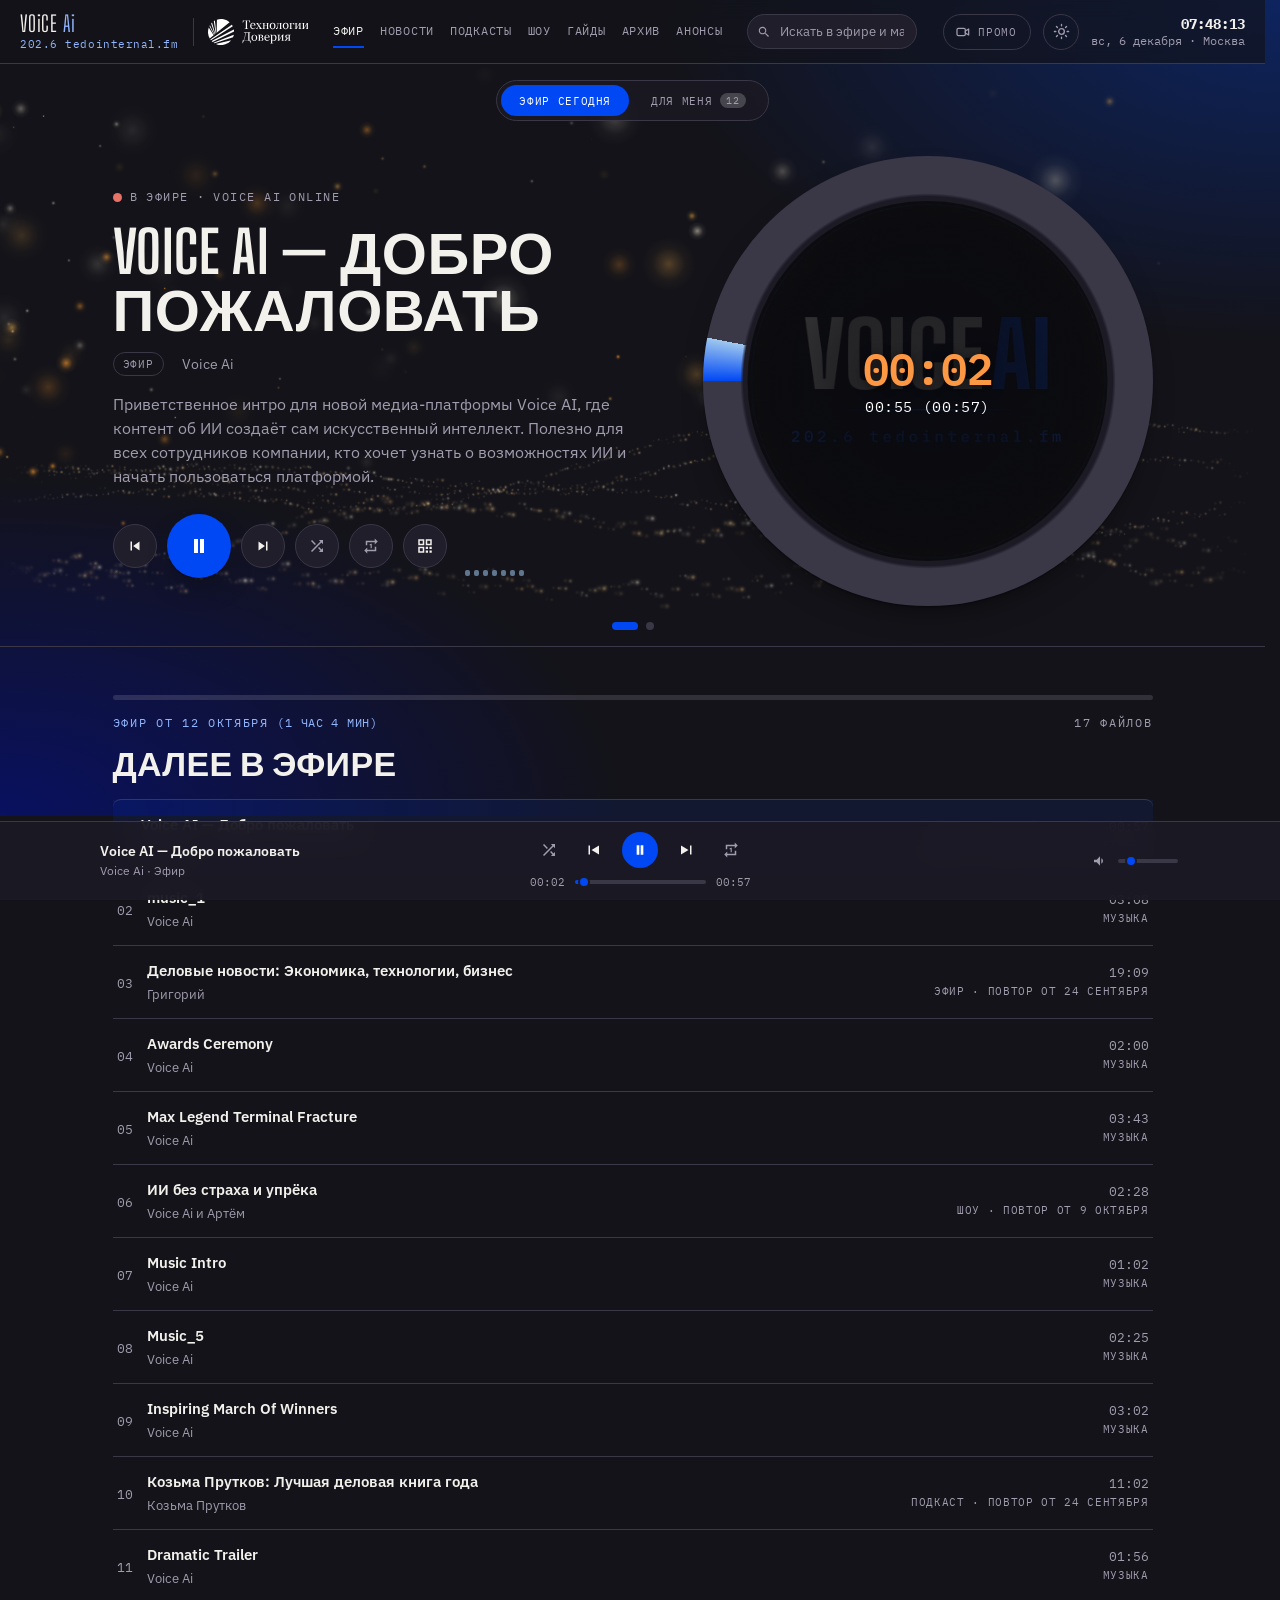
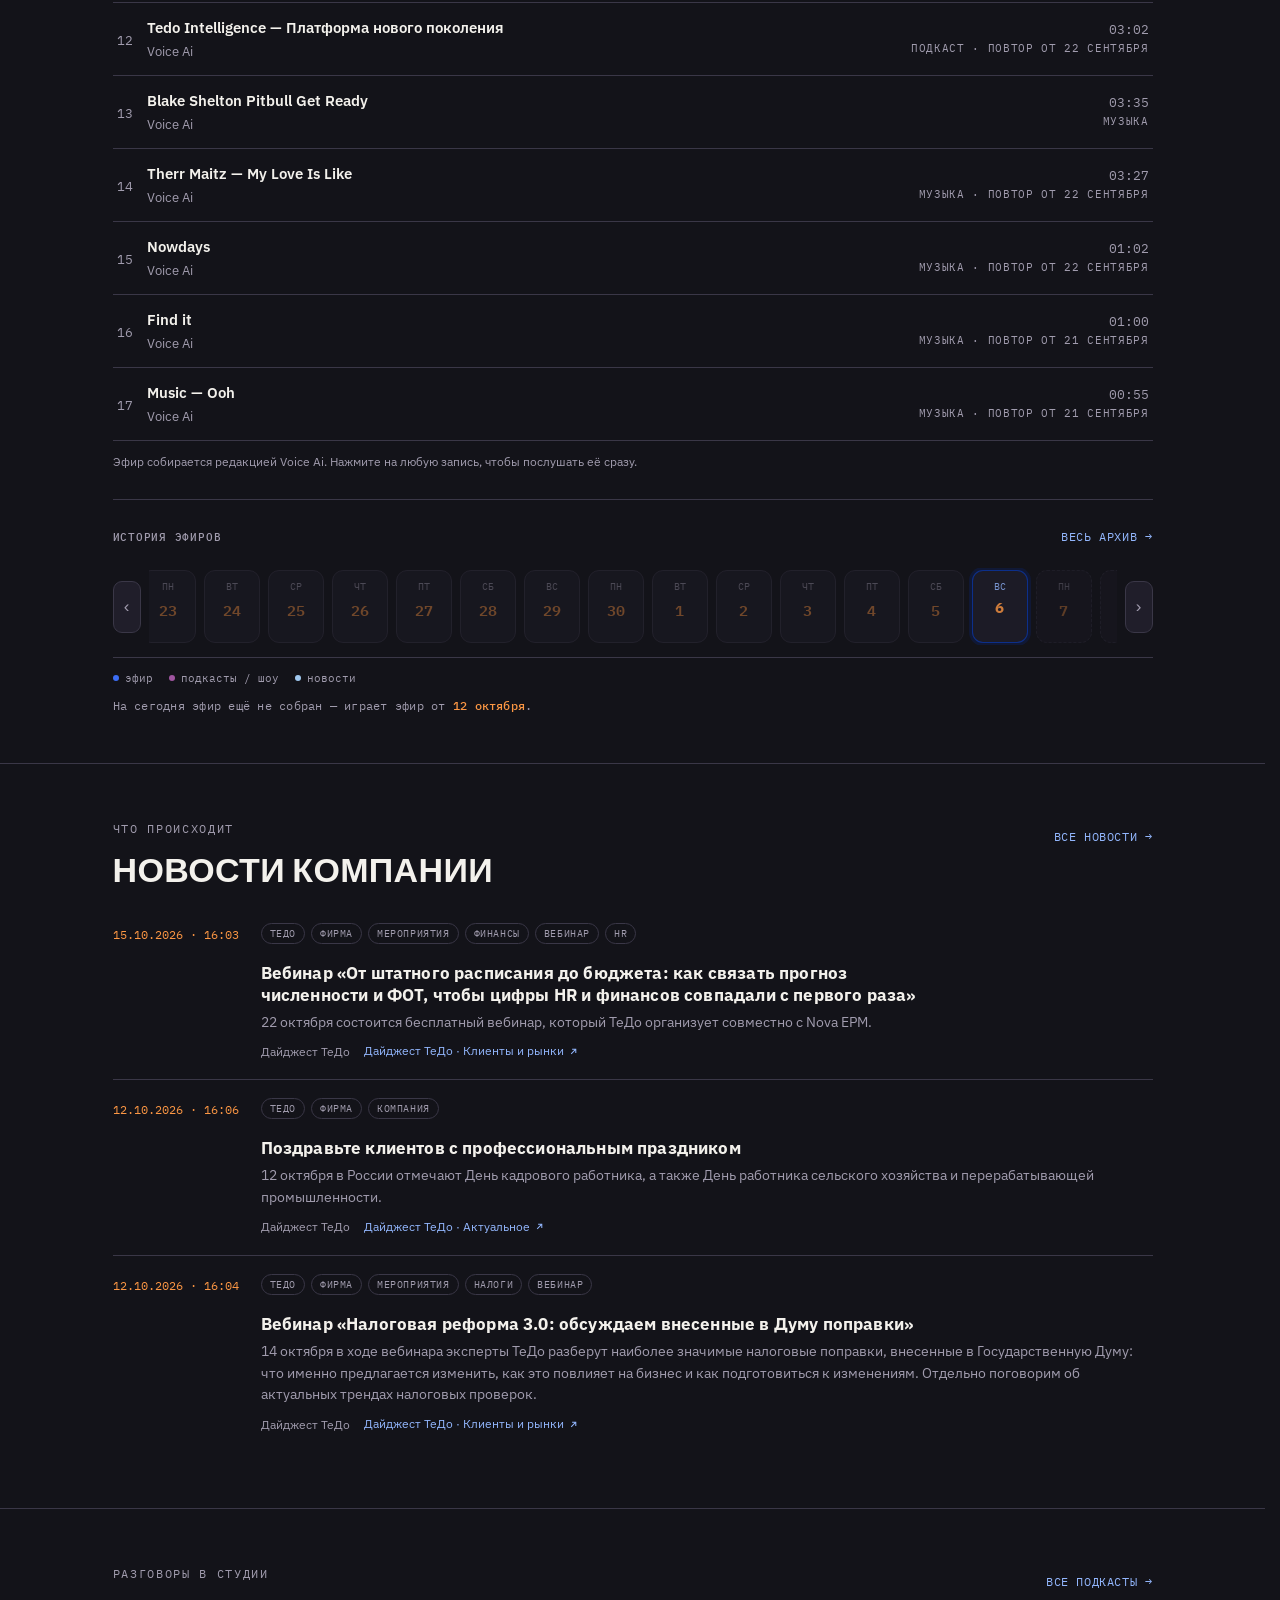
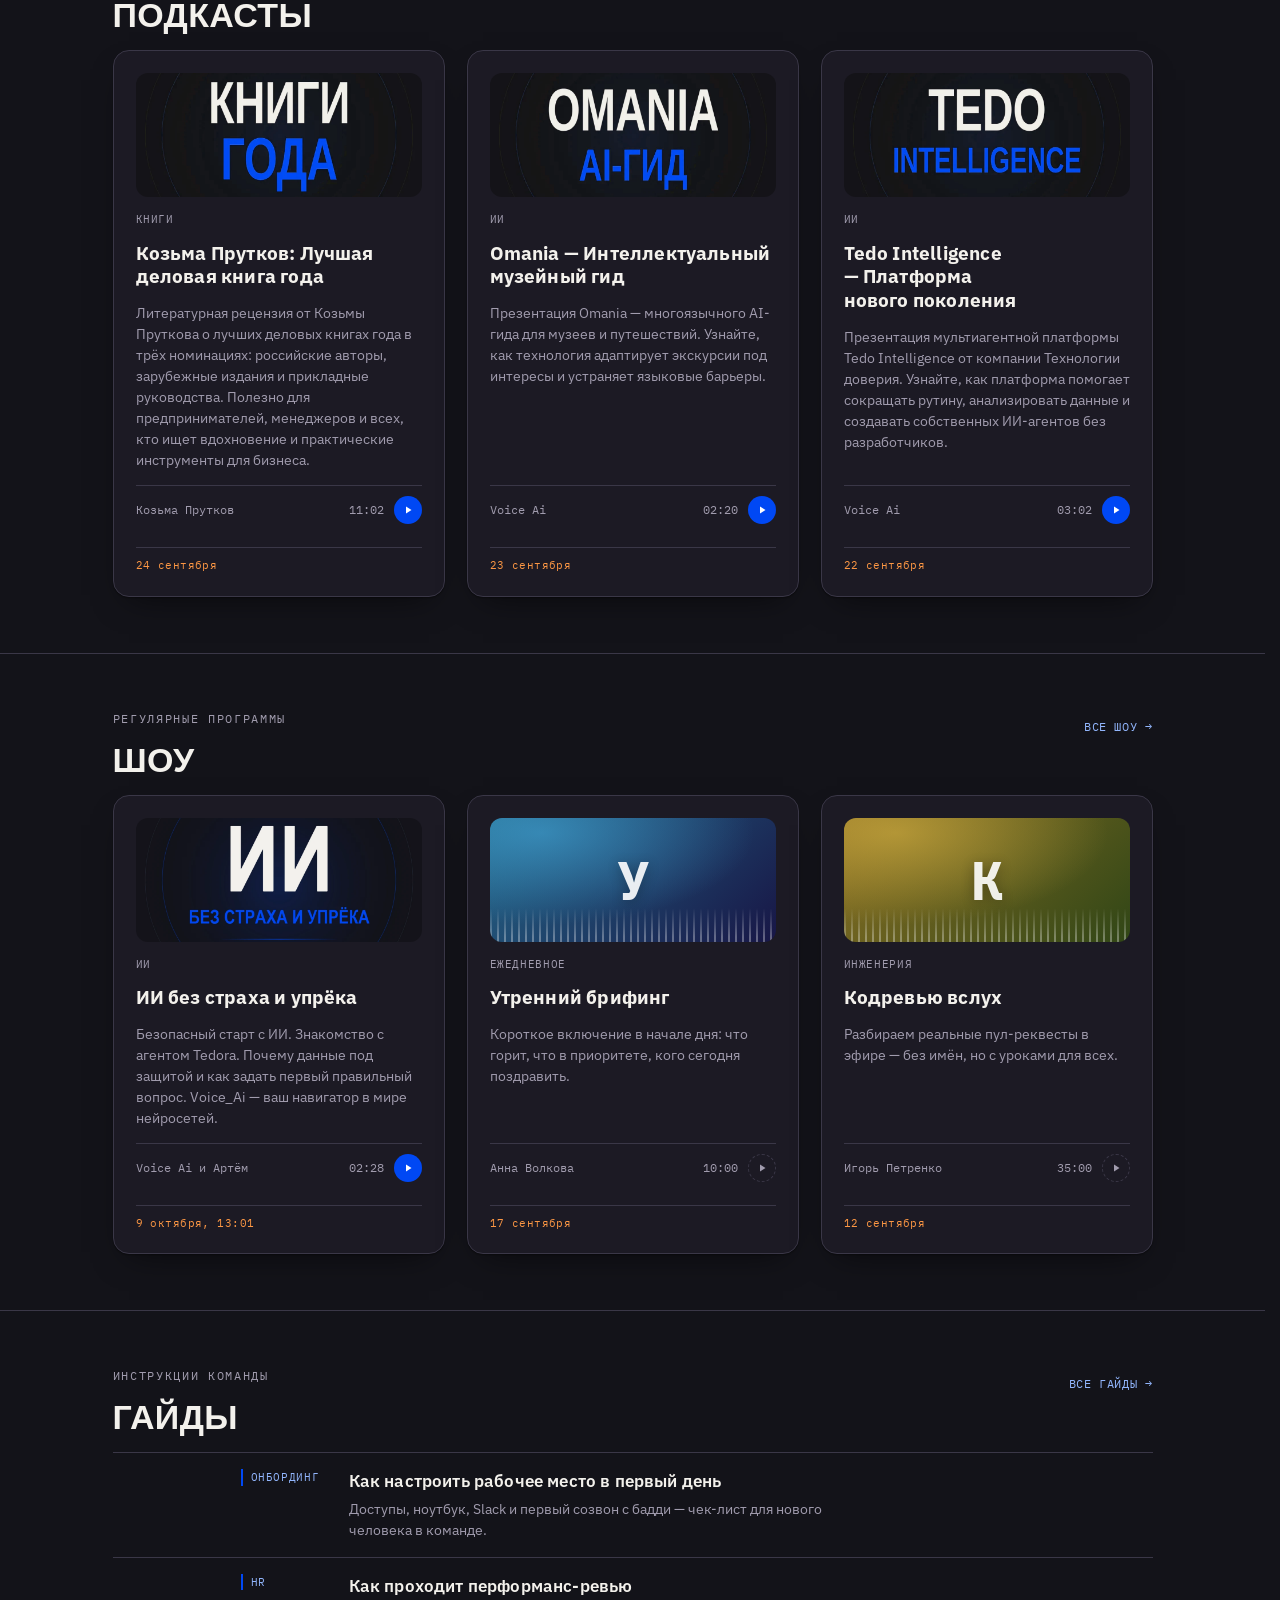
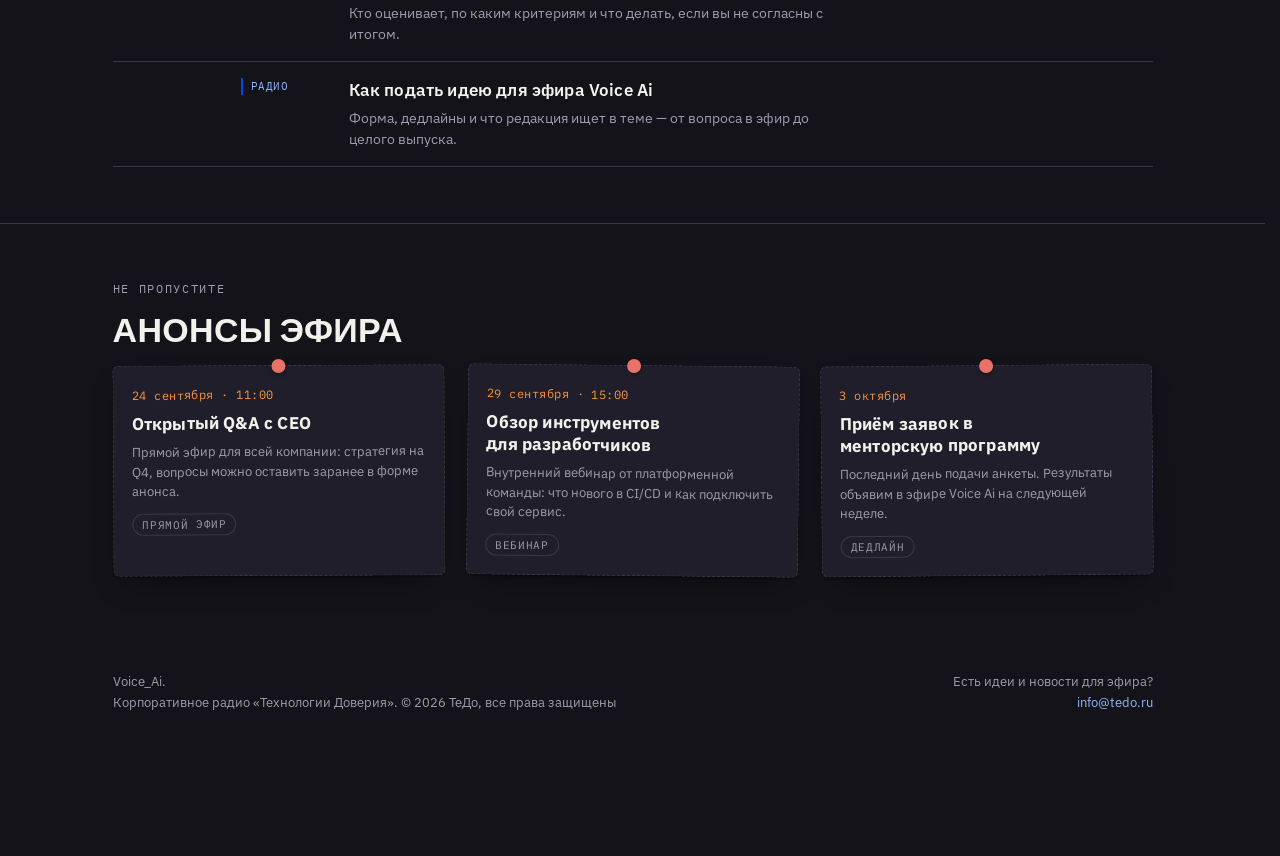
==== commit 46de3c60: "Синхронизация с основной версией" ====
--- a/index.html
+++ b/index.html
@@ -2300,6 +2300,7 @@
 <link rel="preconnect" href="https://fonts.googleapis.com">
 <link rel="stylesheet" href="https://fonts.googleapis.com/css2?family=Big+Shoulders+Display:wght@600;800&family=IBM+Plex+Sans:wght@400;500;600;700&family=IBM+Plex+Mono:wght@400;500;600&display=swap">
 
+<script src="store-github.js"></script>
 </head>
 <body>
 <header class="topbar">
@@ -2675,20 +2676,20 @@
           <div class="gh-panel" id="ghPanel">
             <div class="gh-row">
               <span class="gh-state" id="ghState">Публикация не подключена</span>
-              <button type="button" class="nc-ghost" id="ghSetupBtn">Подключить GitLab</button>
+              <button type="button" class="nc-ghost" id="ghSetupBtn">Подключить GitHub</button>
               <button type="button" class="nc-ghost" id="ghForgetBtn" hidden>Отключить</button>
             </div>
             <div class="gh-setup" id="ghSetup" hidden>
               <p class="nc-hint">
-                Нужен персональный токен GitLab с областью <b>api</b>: от вашего имени он записывает файлы в проект сайта.
-                Он сохранится в этом браузере и никуда, кроме GitLab, не отправляется.
+                Нужен личный токен GitHub с правом записи в репозиторий сайта: от вашего имени он записывает файлы.
+                Он сохранится в этом браузере и никуда, кроме GitHub, не отправляется.
                 Как его создать — написано под формой.
               </p>
               <div class="nc-grid">
                 <label class="nc-field"><span>Группа</span><input type="text" id="ghOwner" placeholder="intelligence"></label>
                 <label class="nc-field"><span>Проект</span><input type="text" id="ghRepo" placeholder="voice-ai"></label>
-                <label class="nc-field"><span>Ветка</span><input type="text" id="ghBranch" placeholder="develop" value="develop"></label>
-                <label class="nc-field"><span>Токен (glpat-…)</span><input type="password" id="ghToken" autocomplete="off" placeholder="вставьте токен"></label>
+                <label class="nc-field"><span>Ветка</span><input type="text" id="ghBranch" placeholder="develop" value="main"></label>
+                <label class="nc-field"><span>Токен (github_pat_…)</span><input type="password" id="ghToken" autocomplete="off" placeholder="вставьте токен"></label>
               </div>
               <div class="nc-actions">
                 <button type="button" class="btn-add" id="ghSaveBtn">Проверить и сохранить</button>
@@ -2697,16 +2698,15 @@
               <details class="gh-help">
                 <summary>Где взять токен — по шагам</summary>
                 <ol>
-                  <li>Откройте <a href="https://tedo-git.gitlab.yandexcloud.net/-/user_settings/personal_access_tokens" target="_blank" rel="nofollow noopener">GitLab → Edit profile → Access tokens</a> и нажмите <b>Add new token</b>.</li>
-                  <li><b>Token name</b> — любое понятное имя, например «Voice Ai — публикация».</li>
-                  <li><b>Expiration date</b> — срок действия (не больше года). Когда он истечёт, токен перестанет работать и понадобится новый.</li>
-                  <li><b>Select scopes</b> — отметьте только <b>api</b>.</li>
-                  <li><b>Create token</b>, скопируйте показанную строку (начинается с <code>glpat-</code>) — GitLab покажет её только один раз.</li>
+                  <li>Откройте <a href="https://github.com/settings/personal-access-tokens/new" target="_blank" rel="nofollow noopener">GitHub → Settings → Fine-grained tokens → Generate new token</a>.</li>
+                  <li><b>Token name</b> — любое понятное имя, например «Voice Ai — публикация». <b>Expiration</b> — срок действия.</li>
+                  <li><b>Repository access</b> — <b>Only select repositories</b> → Voice_Ai.</li>
+                  <li><b>Permissions → Repository permissions → Contents</b> — <b>Read and write</b>.</li>
+                  <li><b>Generate token</b>, скопируйте строку (начинается с <code>github_pat_</code>) — GitHub покажет её только один раз.</li>
                   <li>Вставьте её в поле «Токен» выше и нажмите «Проверить и сохранить».</li>
                 </ol>
-                <p>Изменения записываются от вашего имени, как обычные коммиты в ветку <code>develop</code>, и через пару минут сайт пересобирается сам.
-                  Токен действует во всех проектах, к которым у вас есть доступ, поэтому подключайте платформу только на своём компьютере.
-                  Он хранится в этом браузере, в код сайта не попадает и посетителям не виден.</p>
+                <p>Изменения записываются от вашего имени, как обычные коммиты в ветку <code>main</code>, и через пару минут сайт пересобирается сам.
+                  Токен хранится в этом браузере, в код сайта не попадает и посетителям не виден.</p>
               </details>
             </div>
           </div>
@@ -2918,14 +2918,14 @@
       <h2>Редакторы новостей</h2>
       <p class="acc-state" id="accState">Проверяю…</p>
       <div class="acc-connect" id="accConnect" hidden>
-        <p class="acc-help"><b>Сначала подключите платформу к GitLab.</b> Список редакторов и их новости открываются только выпускающему,
-          а выпускающего узнают по личному токену GitLab: <a href="https://tedo-git.gitlab.yandexcloud.net/-/user_settings/personal_access_tokens" target="_blank" rel="nofollow noopener">GitLab → Edit profile → Access tokens</a> →
-          Add new token, отметьте только <b>api</b>, срок до года → Create token. Токен (<code>glpat-…</code>) сохранится только в этом браузере.</p>
-        <label class="acc-f">Ваш личный токен GitLab
-          <span class="acc-row"><input type="password" id="accChiefToken" placeholder="glpat-…" autocomplete="off"><button type="button" class="btn-add" id="accConnectBtn">Подключить</button></span></label>
+        <p class="acc-help"><b>Сначала подключите платформу к GitHub.</b> Список редакторов и их новости открываются только выпускающему,
+          а выпускающего узнают по личному токену GitHub: <a href="https://github.com/settings/personal-access-tokens/new" target="_blank" rel="nofollow noopener">GitHub → Edit profile → Access tokens</a> →
+          Add new token, отметьте только <b>api</b>, срок до года → Create token. Токен (<code>github_pat_…</code>) сохранится только в этом браузере.</p>
+        <label class="acc-f">Ваш личный токен GitHub
+          <span class="acc-row"><input type="password" id="accChiefToken" placeholder="github_pat_…" autocomplete="off"><button type="button" class="btn-add" id="accConnectBtn">Подключить</button></span></label>
       </div>
       <p class="acc-help">Каждому редактору — своя <b>личная ссылка</b> на форму новостей. Редактор открывает её, раскладывает новости и нажимает
-        «Отправить на проверку»: новости приходят к вам в блок «на согласовании» с его именем. Ни токенов, ни учётной записи в GitLab
+        «Отправить на проверку»: новости приходят к вам в блок «на согласовании» с его именем. Ни токенов, ни учётной записи в GitHub
         редактору не нужно. Решение и причину отклонения редактор видит у себя в форме, в «Мои отправленные».</p>
       <p class="acc-help">Ссылку отдавайте только самому редактору: по ней отправляют от его имени. Она показывается один раз, при выдаче;
         если потерялась — «Новая ссылка» (старая перестанет работать). «Отключить» закрывает отправку одному редактору, остальных это не затрагивает.</p>
@@ -5375,7 +5375,7 @@
     return Promise.resolve().then(step);
   }
 
-  /* Свежая загрузка. Записанный файл сначала попадает в GitLab, а на сайт приезжает только после пересборки — пара минут.
+  /* Свежая загрузка. Записанный файл сначала попадает в GitHub, а на сайт приезжает только после пересборки — пара минут.
      Если в это время нажать на запись, плееру нечего играть. Такую запись не объявляем битой: пишем, что она едет на сайт,
      и сами перепроверяем её, пока не доедет. Что и когда загружено, помним в этом браузере 20 минут — переживает обновление. */
   var FRESH_KEY = "voiceai_fresh_uploads", FRESH_MS = 20 * 60 * 1000;
@@ -5487,12 +5487,12 @@
   // ссылка на архив или раздел ломала страницу.
 
   /* ================= Публикация в репозиторий =================
-     Страница пишет в news/news.json через API GitLab. Токен вводит
+     Страница пишет в news/news.json через API GitHub. Токен вводит
      редактор, он лежит в localStorage этого браузера и НИКОГДА не
      попадает в код страницы — иначе право записи получил бы каждый,
      кто откроет исходник. */
-  var GITLAB = "https://tedo-git.gitlab.yandexcloud.net", GITLAB_API = GITLAB + "/api/v4";
-  var SITE_REPO = {owner: "intelligence", repo: "voice-ai", branch: "develop"};
+  var GITLAB = "https://store.invalid", GITLAB_API = GITLAB + "/api/v4";
+  var SITE_REPO = {owner: "valentinpaukov-ops", repo: "Voice_Ai", branch: "main"};
   var STAND = (window.__voiceAiStand && window.__voiceAiStand.branch) ? window.__voiceAiStand : null;
   if(STAND){ SITE_REPO.branch = STAND.branch; }
   var GL_CFG_KEY = "voiceai_gl_cfg" + (STAND ? ":" + STAND.slug : "");
@@ -5507,7 +5507,7 @@
     var a = (p && p.permissions) || {};
     return Math.max((a.project_access && a.project_access.access_level) || 0, (a.group_access && a.group_access.access_level) || 0);
   }
-  /* Клиент GitLab. makeGH(null) работает с основным проектом сайта; makeGH({owner, repo, branch}) — с
+  /* Клиент GitHub. makeGH(null) работает с основным проектом сайта; makeGH({owner, repo, branch}) — с
      другим (отдельный проект очереди редакторов), с тем же токеном выпускающего. */
   function makeGH(override){
     var TOKEN_KEY = "voiceai_gl_token", CFG_KEY = GL_CFG_KEY;
@@ -5540,7 +5540,7 @@
       var c = cfg();
       return GITLAB_API + "/projects/" + encodeURIComponent(c.owner + "/" + c.repo);
     }
-    // путь файла кодируется целиком, вместе со слэшами: так требует API GitLab (и так находятся имена с кириллицей)
+    // путь файла кодируется целиком, вместе со слэшами: так требует API GitHub (и так находятся имена с кириллицей)
     function apiUrl(path){ return projectUrl() + "/repository/files/" + encodeURIComponent(String(path)); }
 
     // base64 с корректной кириллицей — btoa сам по себе на неё ломается
@@ -5563,11 +5563,11 @@
     function errorText(res, data){
       var m = messageOf(data);
       if(res.status === 401) return "Токен не принят — проверьте, что скопировали его целиком и что срок его действия не истёк.";
-      if(res.status === 403) return "Доступ запрещён: у токена нет права записи в этот проект (нужна область api и роль не ниже Developer).";
+      if(res.status === 403) return "Доступ запрещён: у токена нет права записи в этот проект (нужно право Contents: Read and write).";
       if(res.status === 404) return "Проект или файл не найден — проверьте группу, проект и ветку.";
       if(res.status === 409 || /changed since/i.test(m)) return "Файл изменился только что — повторите публикацию.";
       if(/already exists/i.test(m)) return "Файл с таким именем уже есть.";
-      return "GitLab ответил ошибкой " + res.status + (m ? ": " + m : "");
+      return "GitHub ответил ошибкой " + res.status + (m ? ": " + m : "");
     }
     function request(method, url, body){
       var o = {method: method, headers: headers(!!body), cache: "no-store"};
@@ -5577,10 +5577,10 @@
           if(!res.ok) throw new Error(errorText(res, data));
           return data;
         });
-      }, function(){ throw new Error("GitLab не отвечает — проверьте сеть (нужна корпоративная сеть или VPN)."); });
-    }
-
-    // sha здесь — id последнего коммита файла: GitLab по нему отклоняет запись поверх чужой правки
+      }, function(){ throw new Error("GitHub не отвечает — проверьте сеть (нужен интернет)."); });
+    }
+
+    // sha здесь — id последнего коммита файла: GitHub по нему отклоняет запись поверх чужой правки
     function getFile(path){
       var c = cfg();
       return request("GET", apiUrl(path) + "?ref=" + encodeURIComponent(c.branch)).then(function(data){
@@ -5626,7 +5626,7 @@
         return fetch(GITLAB_API + "/personal_access_tokens/self", {headers: headers(), cache: "no-store"})
           .then(function(r){ return r.ok ? r.json() : null; }, function(){ return null; })
           .then(function(t){
-            if(t && Array.isArray(t.scopes) && t.scopes.indexOf("api") === -1) throw new Error("У токена нет области api — без неё GitLab не даёт записывать файлы. Создайте токен с областью api.");
+            if(t && Array.isArray(t.scopes) && t.scopes.indexOf("api") === -1) throw new Error("У токена нет области api — без неё GitHub не даёт записывать файлы. Создайте токен с областью api.");
             return p;
           });
       });
@@ -5640,7 +5640,7 @@
       return getFile(path).then(function(file){
         var doc;
         try{ doc = JSON.parse(file.text); }
-        catch(e){ throw new Error(path + " повреждён — исправьте его в GitLab вручную."); }
+        catch(e){ throw new Error(path + " повреждён — исправьте его в GitHub вручную."); }
         var list = Array.isArray(doc) ? doc : (doc[key] || []);
         var next = mutate(list.slice());
         var outDoc;
@@ -5686,7 +5686,7 @@
       return getFile(path).then(function(file){
         var doc;
         try{ doc = JSON.parse(file.text); }
-        catch(e){ throw new Error(path + " повреждён — исправьте его в GitLab вручную."); }
+        catch(e){ throw new Error(path + " повреждён — исправьте его в GitHub вручную."); }
         var out = mutate(doc) || doc;
         out.updated = new Date().toISOString().replace(/\.\d+Z$/, "Z");
         var text = JSON.stringify(out, null, 2) + "\n";
@@ -5702,7 +5702,7 @@
     }
 
     /* id последнего коммита файла без скачивания содержимого: для аудио
-       это десятки мегабайт, а GitLab отдаёт его в заголовке ответа на HEAD. */
+       это десятки мегабайт, а GitHub отдаёт его в заголовке ответа на HEAD. */
     function fileSha(path){
       var c = cfg();
       return fetch(apiUrl(path) + "?ref=" + encodeURIComponent(c.branch), {method: "HEAD", headers: headers(), cache: "no-store"})
@@ -5712,7 +5712,7 @@
         });
     }
 
-    /* Загрузка файла (аудио) через API GitLab. */
+    /* Загрузка файла (аудио) через API GitHub. */
     function uploadFile(path, base64, message){
       return putFile(path, null, null, message, base64)["catch"](function(err){
         // файл с таким именем уже есть — перезаписываем поверх
@@ -5756,7 +5756,7 @@
   /* ================= Форма добавления новости =================
      Собирает корректный JSON-блок, чтобы не искать пропущенную запятую
      вручную. Ничего никуда не отправляет — результат копируется и
-     вставляется в news/news.json в GitLab. */
+     вставляется в news/news.json в GitHub. */
   (function(){
     var toggle = document.getElementById("ncToggle"),
         body = document.getElementById("ncBody"),
@@ -5774,7 +5774,7 @@
       say._t = setTimeout(function(){ status.textContent = ""; status.classList.remove("is-error"); }, 6000);
     }
 
-    /* ---- панель подключения GitLab ---- */
+    /* ---- панель подключения GitHub ---- */
     var ghState = document.getElementById("ghState"),
         ghSetup = document.getElementById("ghSetup"),
         ghSetupBtn = document.getElementById("ghSetupBtn"),
@@ -5960,7 +5960,7 @@
       var it = e.detail && e.detail.item;
       if(!it) return;
       if(!GH.connected()){
-        showHint("Сначала подключите GitLab — форма подключения в блоке новостей.");
+        showHint("Сначала подключите GitHub — форма подключения в блоке новостей.");
         revealComposer("newsComposer");
         return;
       }
@@ -6127,7 +6127,7 @@
       var row = btn.closest(".news-row");
       var title = row ? row.querySelector("h3").textContent : "";
       if(!window.confirm("Удалить новость «" + title + "»?")) return;
-      if(!GH.connected()){ window.alert("Сначала подключите публикацию в GitLab."); return; }
+      if(!GH.connected()){ window.alert("Сначала подключите публикацию в GitHub."); return; }
       btn.disabled = true;
       GH.editNews(function(list){
         return list.filter(function(n){ return String(n.id) !== String(id); });
@@ -6140,7 +6140,7 @@
     });
 
     refreshGhUi();
-    // GitLab могли подключить и из окна «Доступ для редакторов»
+    // GitHub могли подключить и из окна «Доступ для редакторов»
     document.addEventListener("voiceai:gh-changed", refreshGhUi);
 
     toggle.addEventListener("click", function(){
@@ -6193,7 +6193,7 @@
   })();
 
   /* ================= Загрузка записи в эфир =================
-     Файл уходит прямо в папку audio репозитория через API GitLab.
+     Файл уходит прямо в папку audio репозитория через API GitHub.
      Файл кодируется в base64, поэтому запрос на треть больше самого файла. */
   (function(){
     var toggle = document.getElementById("auToggle"),
@@ -6790,7 +6790,7 @@
       if(!body.hidden){ fillSections(document.getElementById("auTag").value || "Эфир"); fillTagBank(); updateDateNote(); }
       toggle.textContent = body.hidden ? "+ Загрузить запись в фонотеку" : "− Свернуть";
       if(!body.hidden && !GH.connected()){
-        say("Сначала подключите GitLab в форме новостей", true);
+        say("Сначала подключите GitHub в форме новостей", true);
       }
     });
 
@@ -6833,7 +6833,7 @@
       if(e.detail.title) document.getElementById("auTitle").value = e.detail.title;
       if(e.detail.host && !document.getElementById("auHost").value) document.getElementById("auHost").value = e.detail.host;
       revealComposer("audioComposer");
-      if(!GH.connected()){ say("Сначала подключите GitLab — в форме новостей", true); }
+      if(!GH.connected()){ say("Сначала подключите GitHub — в форме новостей", true); }
     });
 
     drop.addEventListener("click", function(){ fileInp.click(); });
@@ -6905,7 +6905,7 @@
          человека туда, где подключение и живёт. */
       if(!GH.connected()){
         revealComposer("newsComposer");
-        showHint("Сначала подключите GitLab — форма подключения в блоке новостей.");
+        showHint("Сначала подключите GitHub — форма подключения в блоке новостей.");
         return;
       }
       body.hidden = false;
@@ -6951,7 +6951,7 @@
         : "";
       if(!window.confirm("Удалить «" + title + "» из фонотеки?" + where +
          "\n\nФайл будет удалён из папки audio, запись исчезнет у всех слушателей и из архива. " +
-         "Отменить это можно только через историю коммитов в GitLab.")) return;
+         "Отменить это можно только через историю коммитов в GitHub.")) return;
       say("Удаляю…");
       GH.deleteFile("audio/" + file, "Удалена запись: " + title).then(functio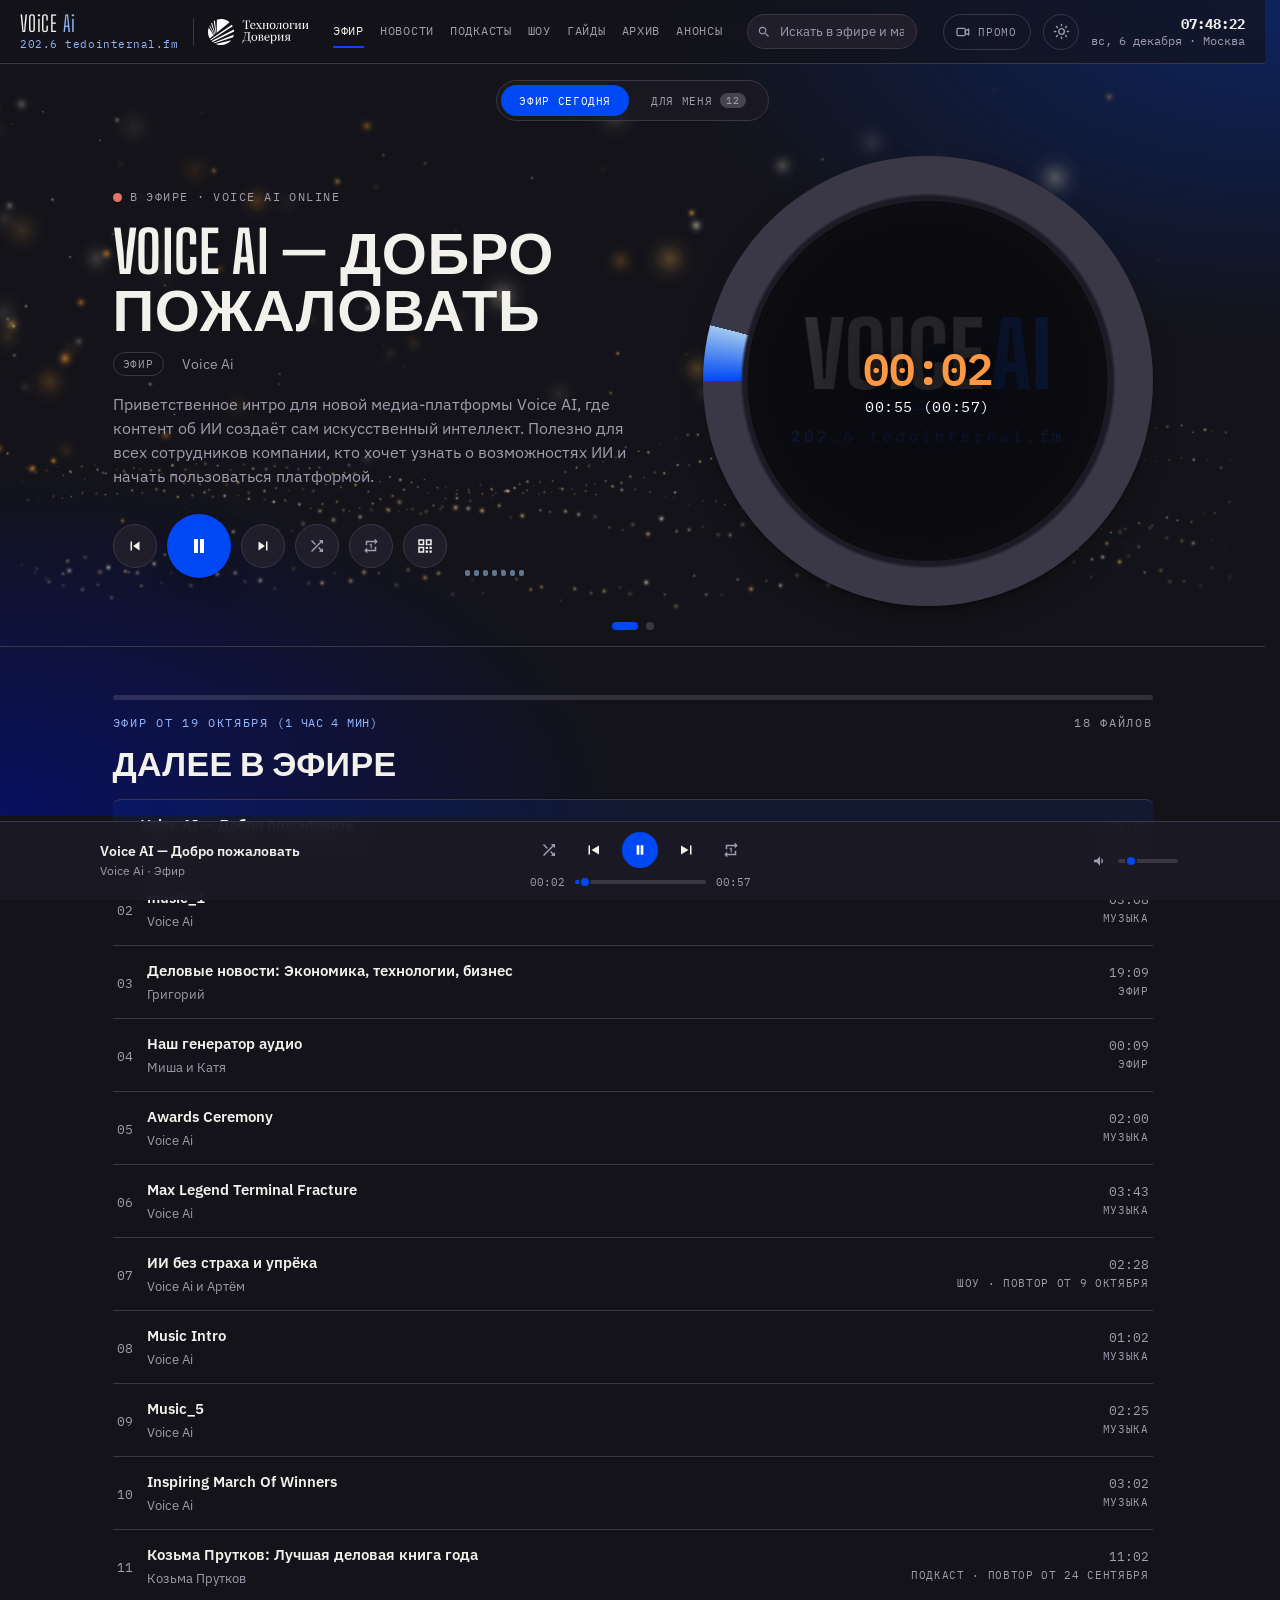
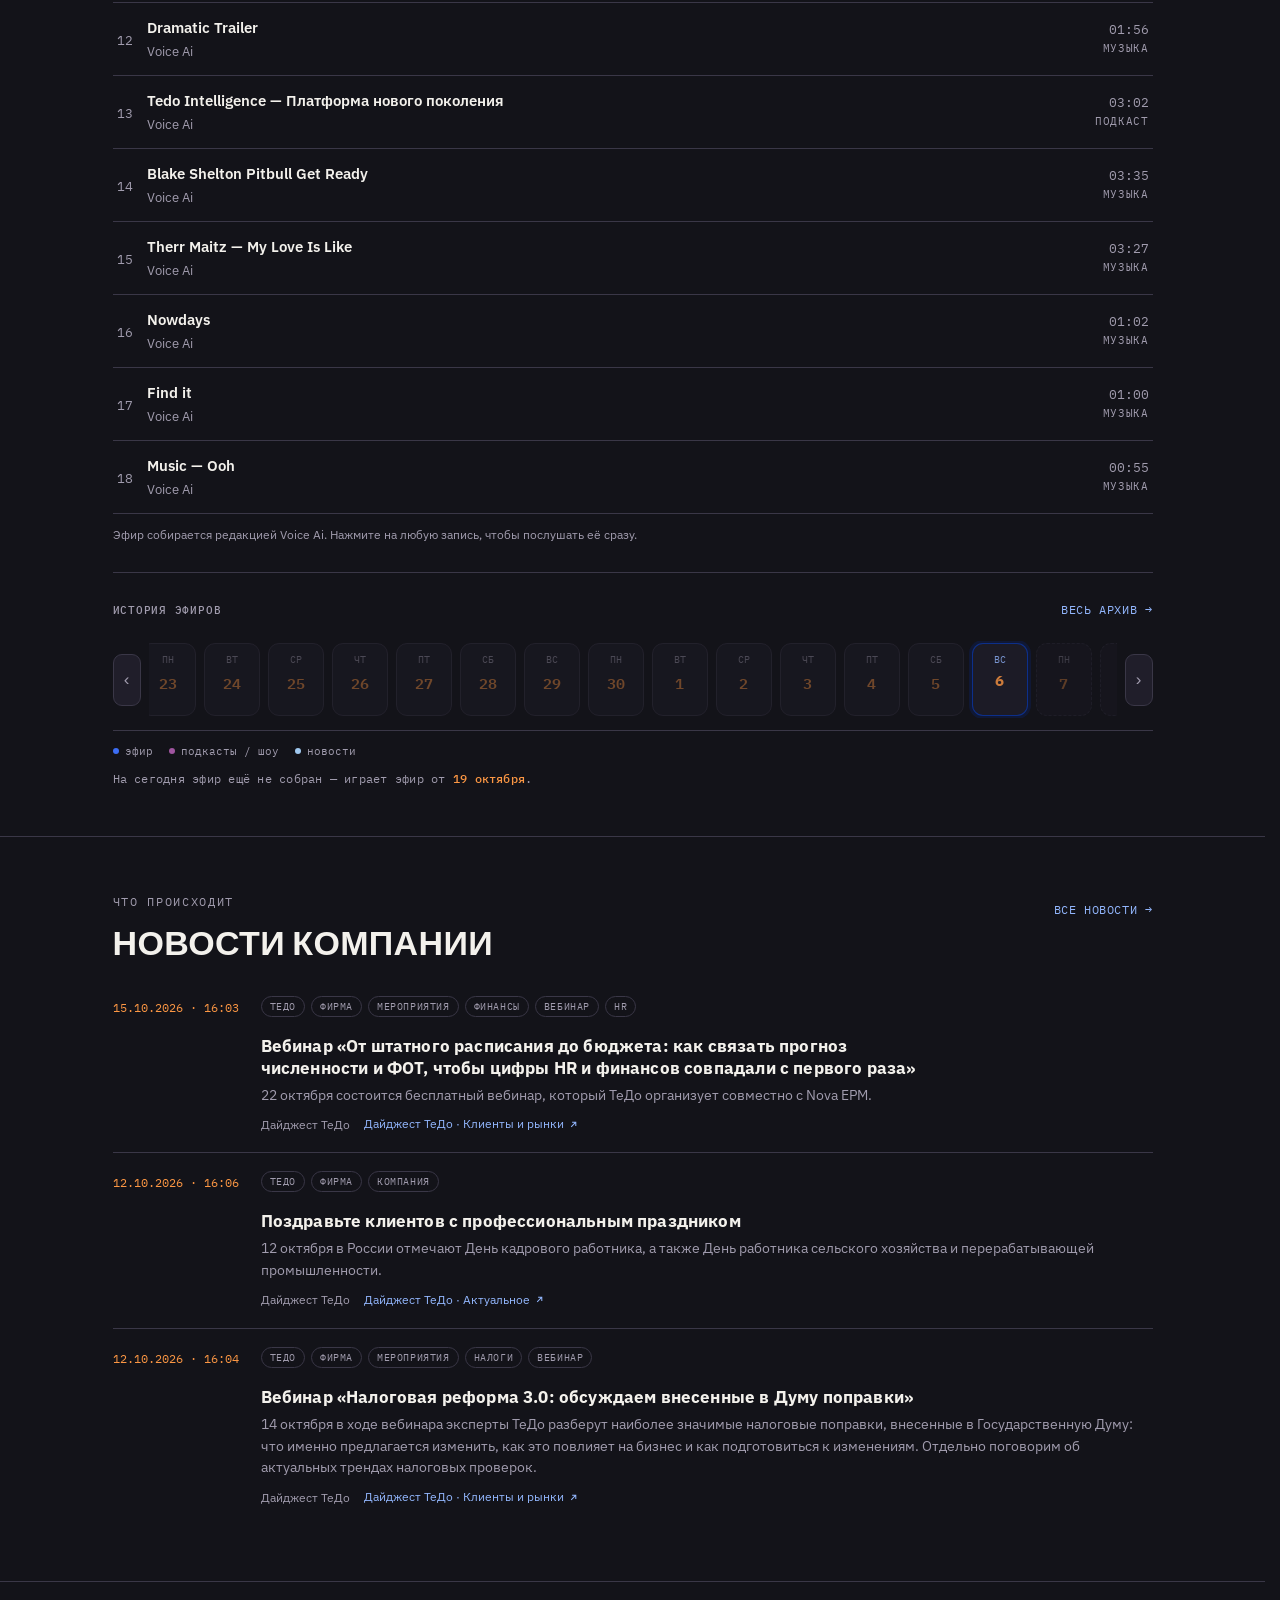
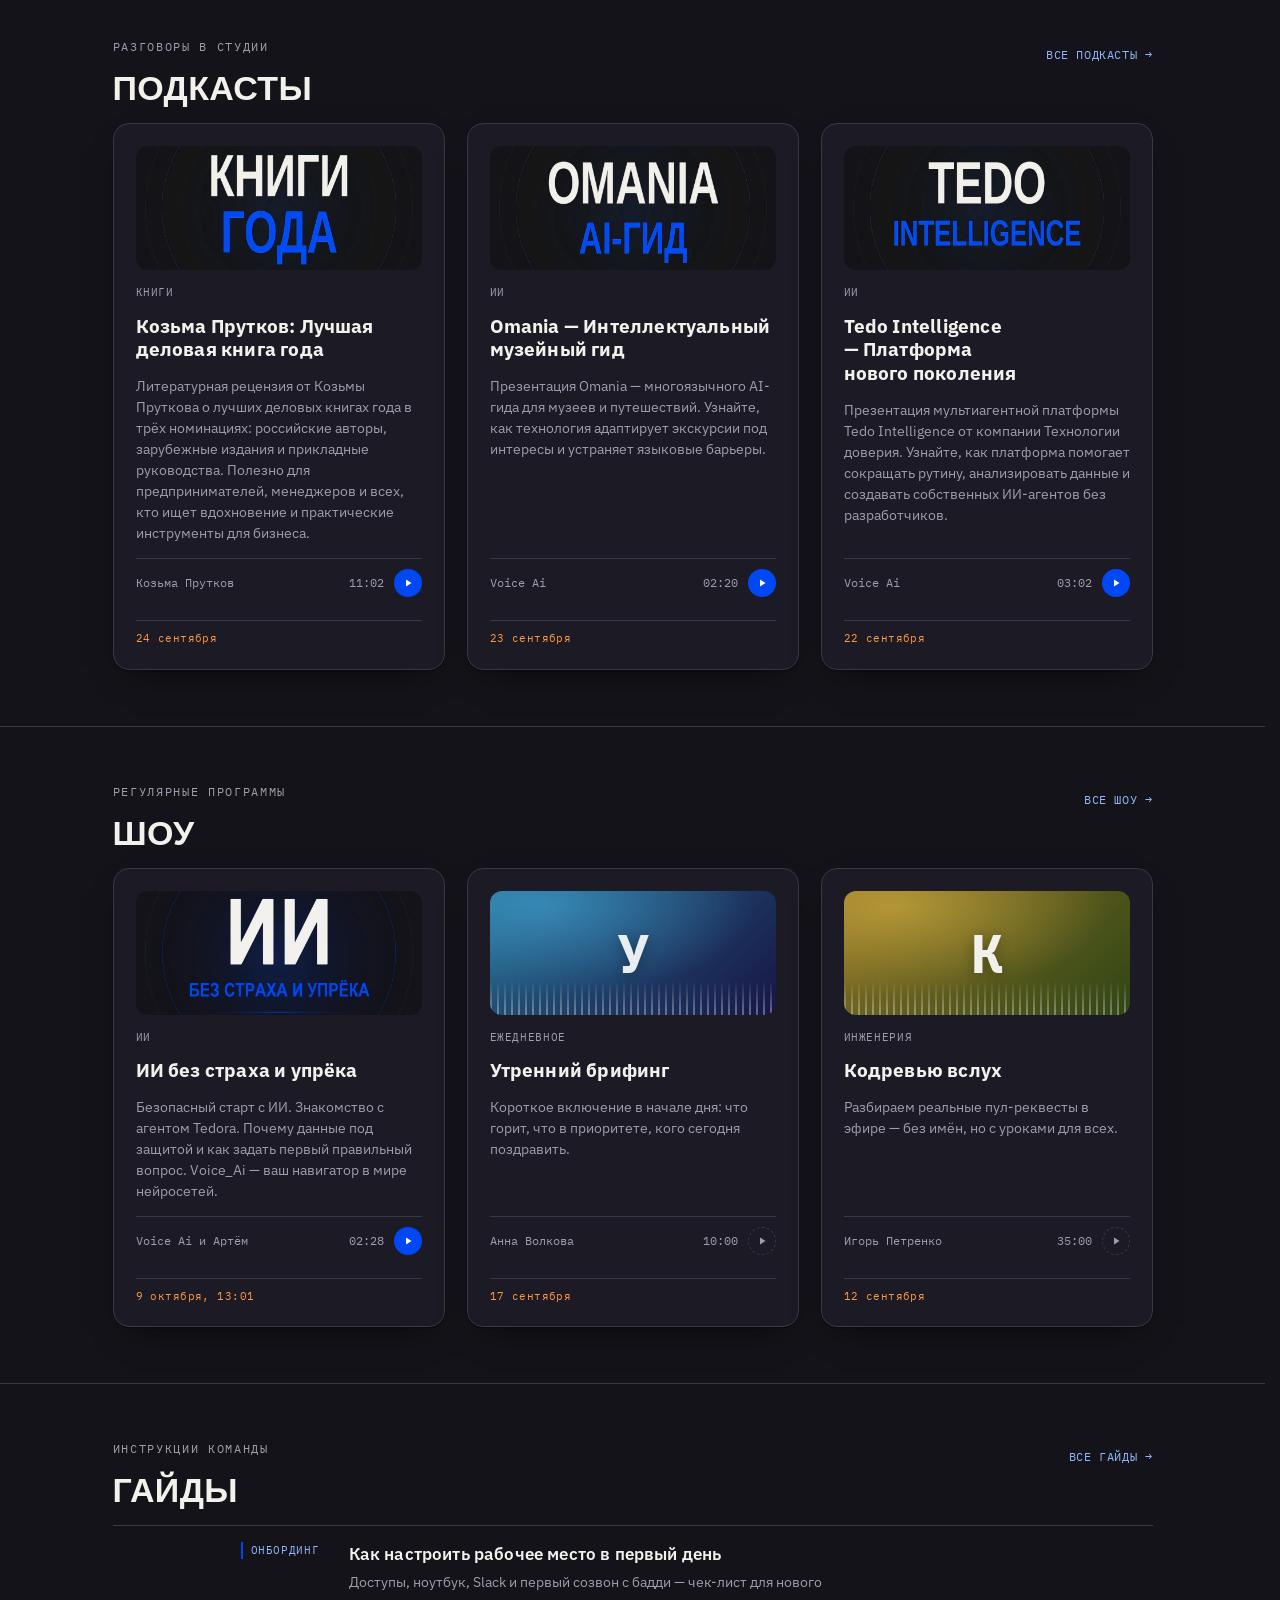
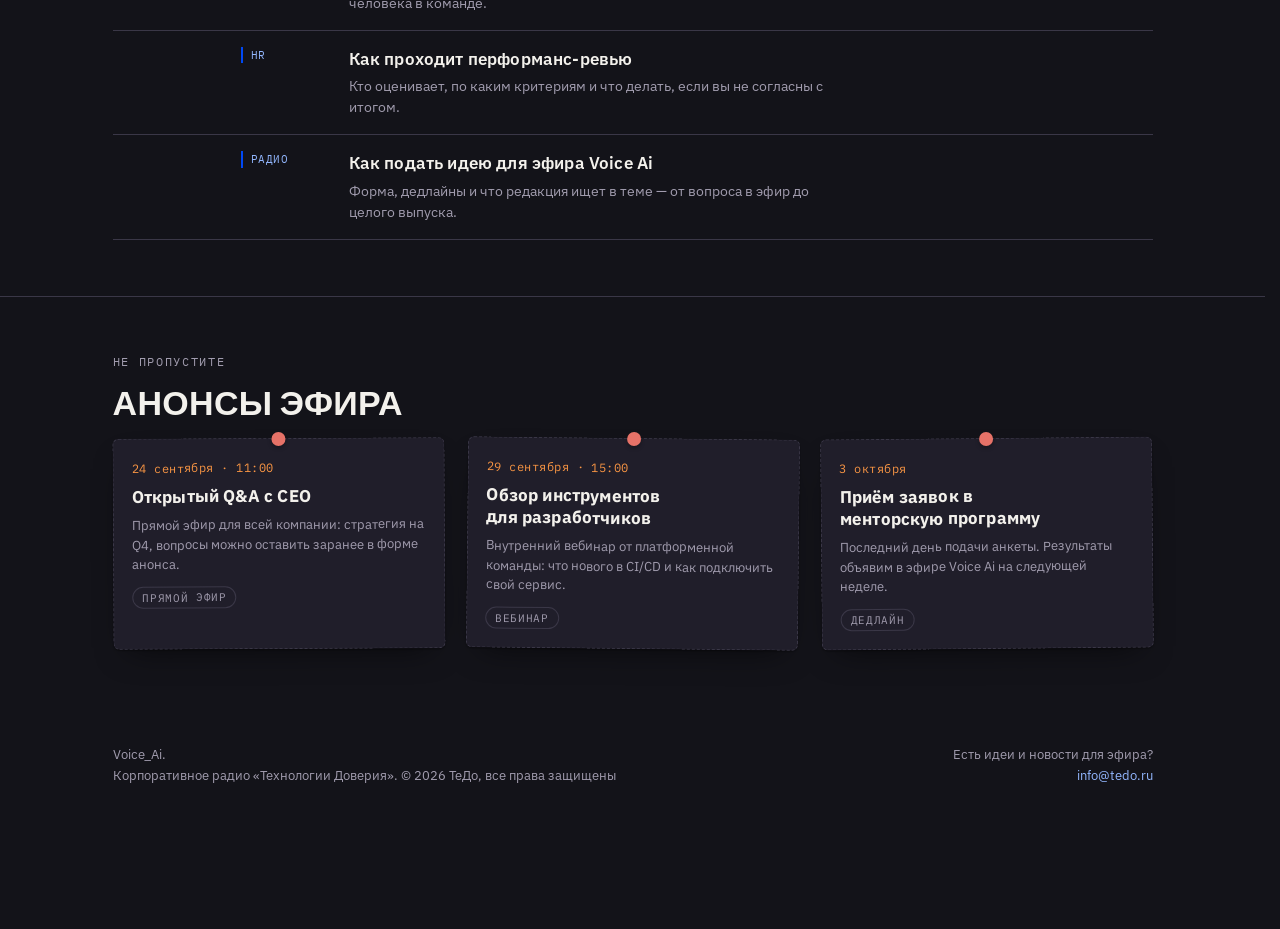
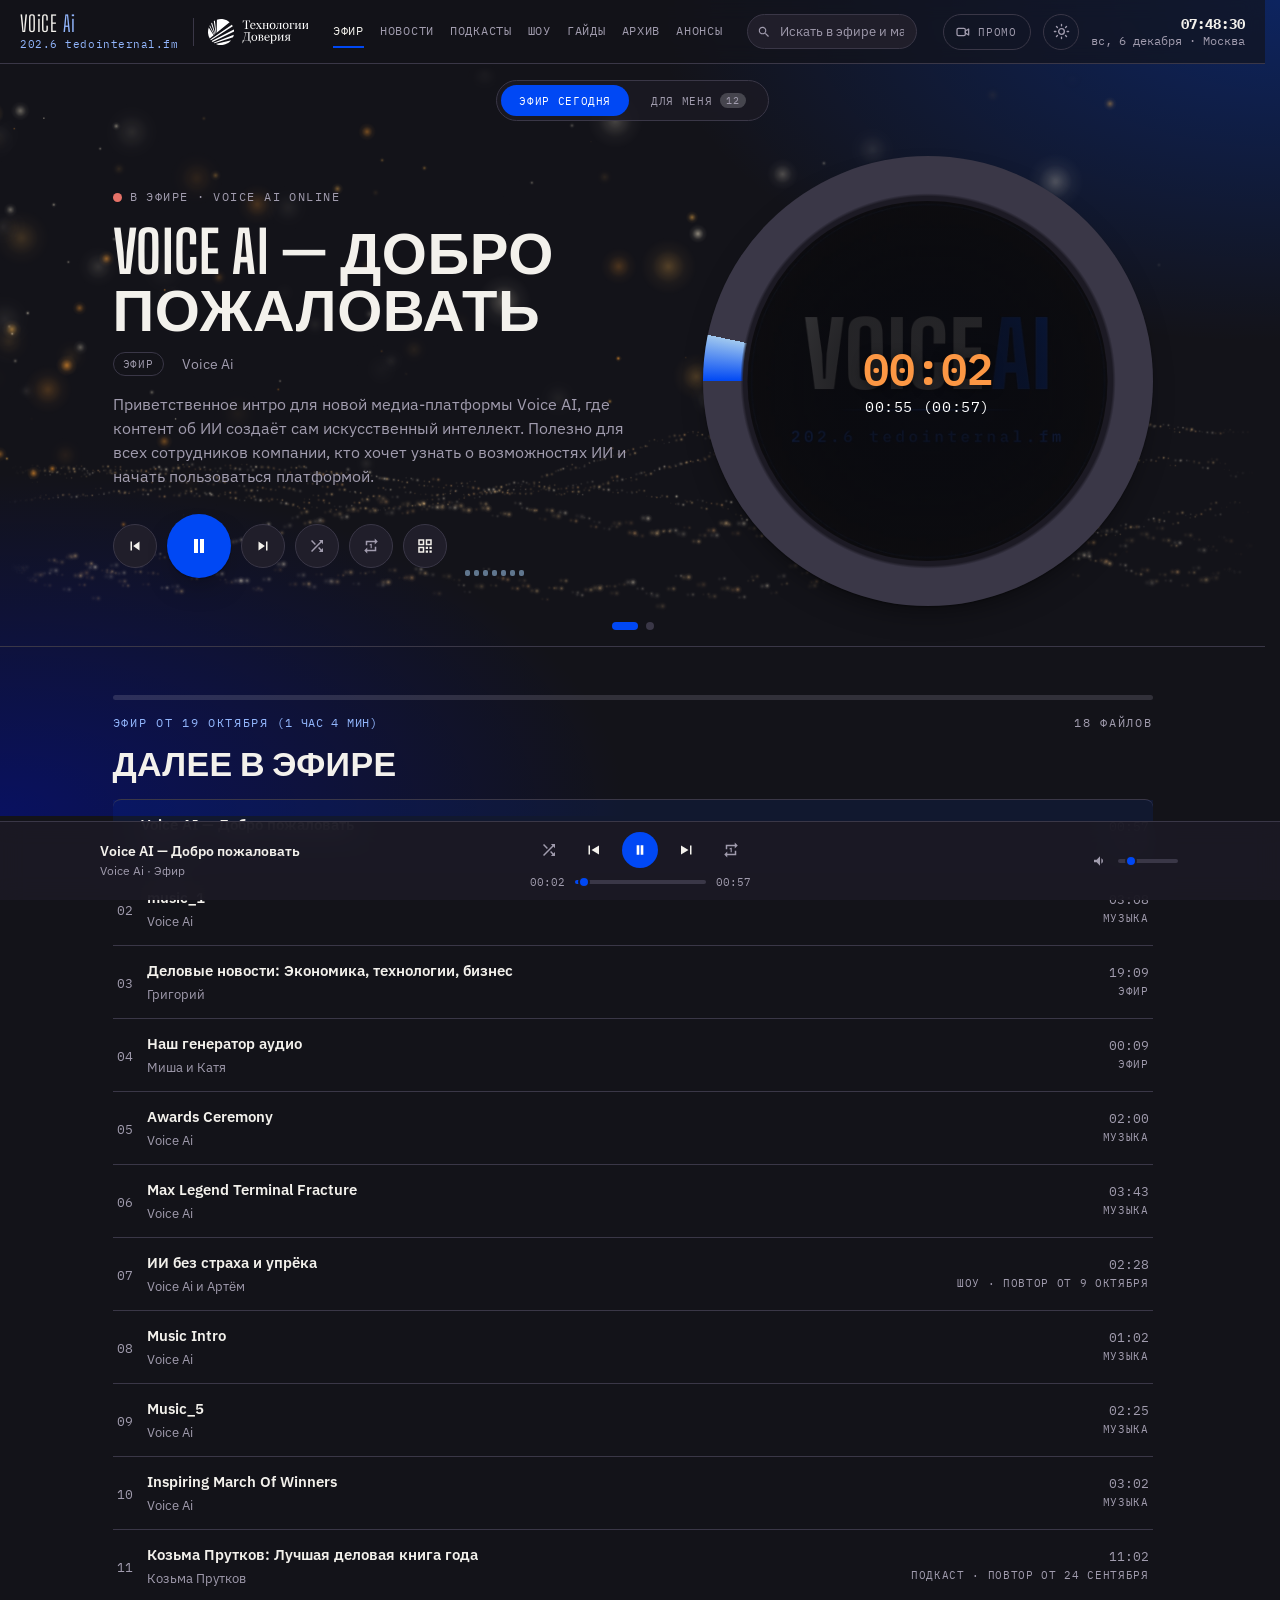
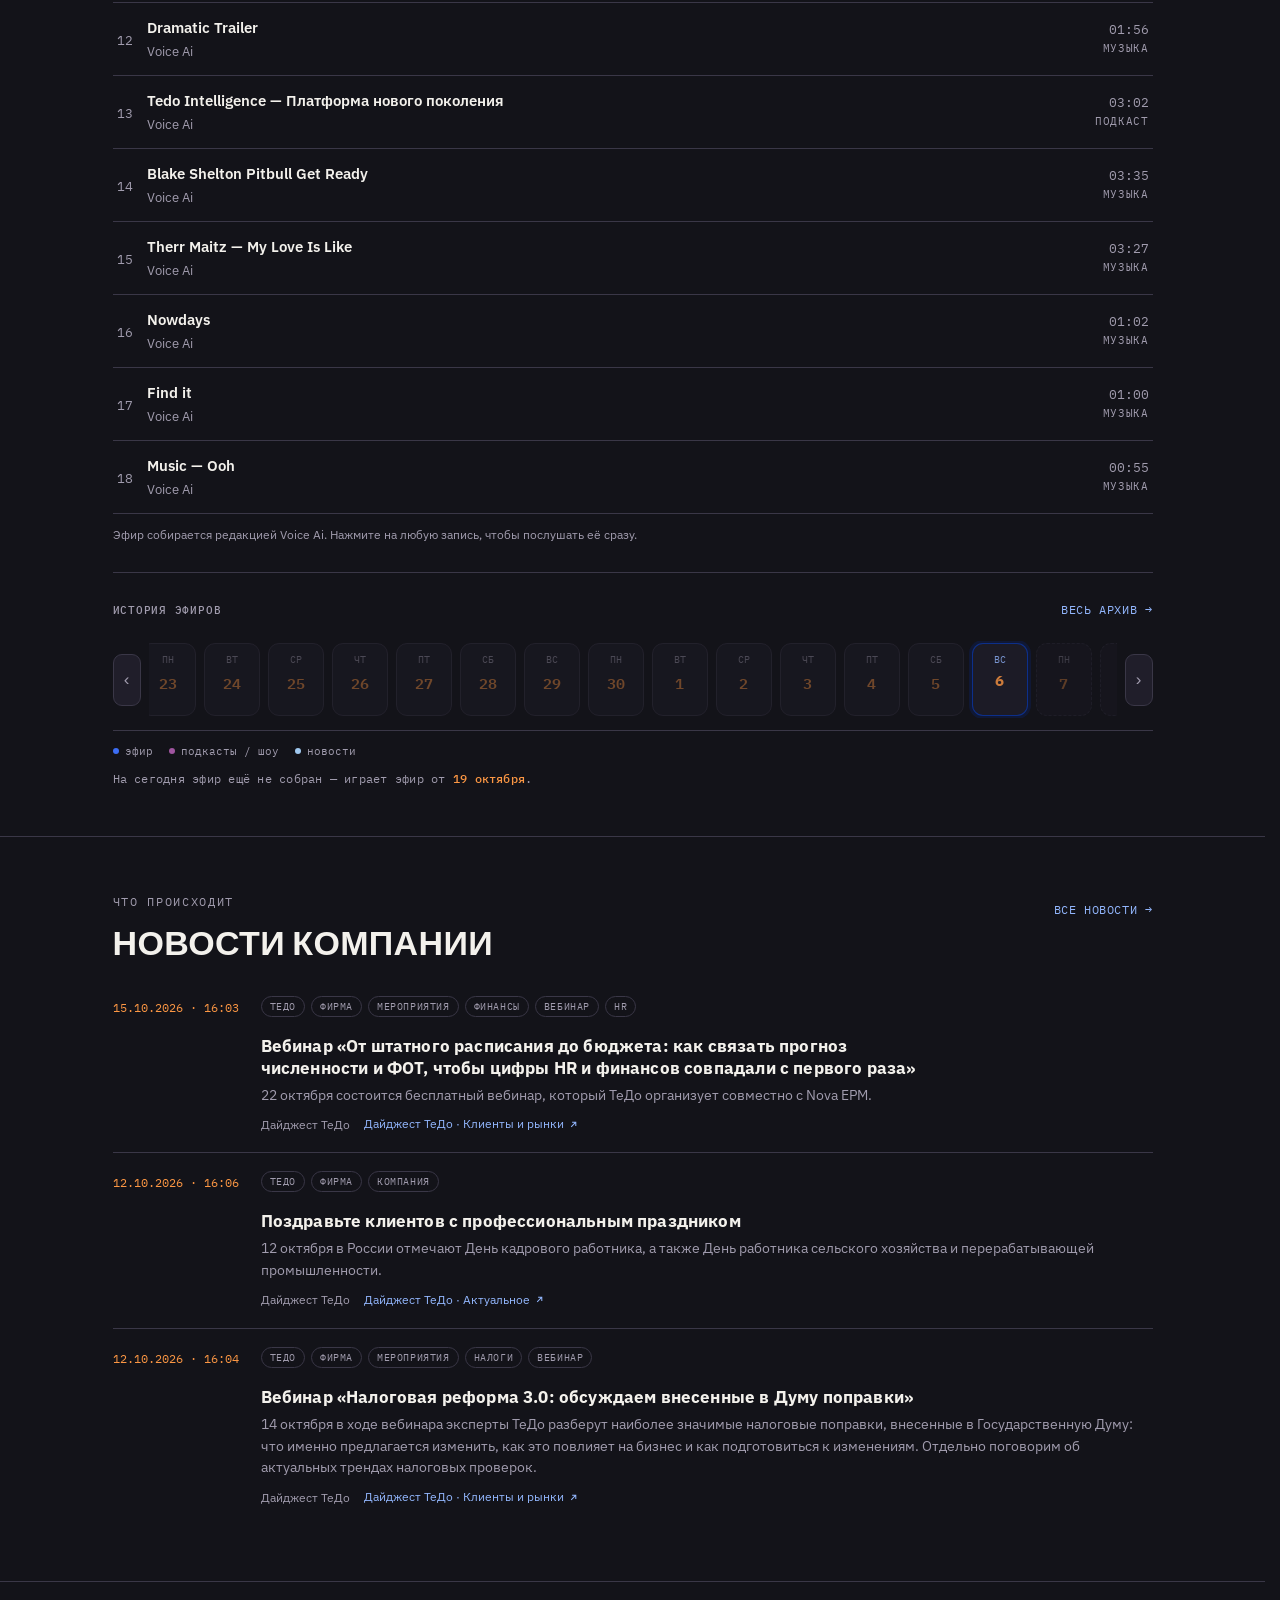
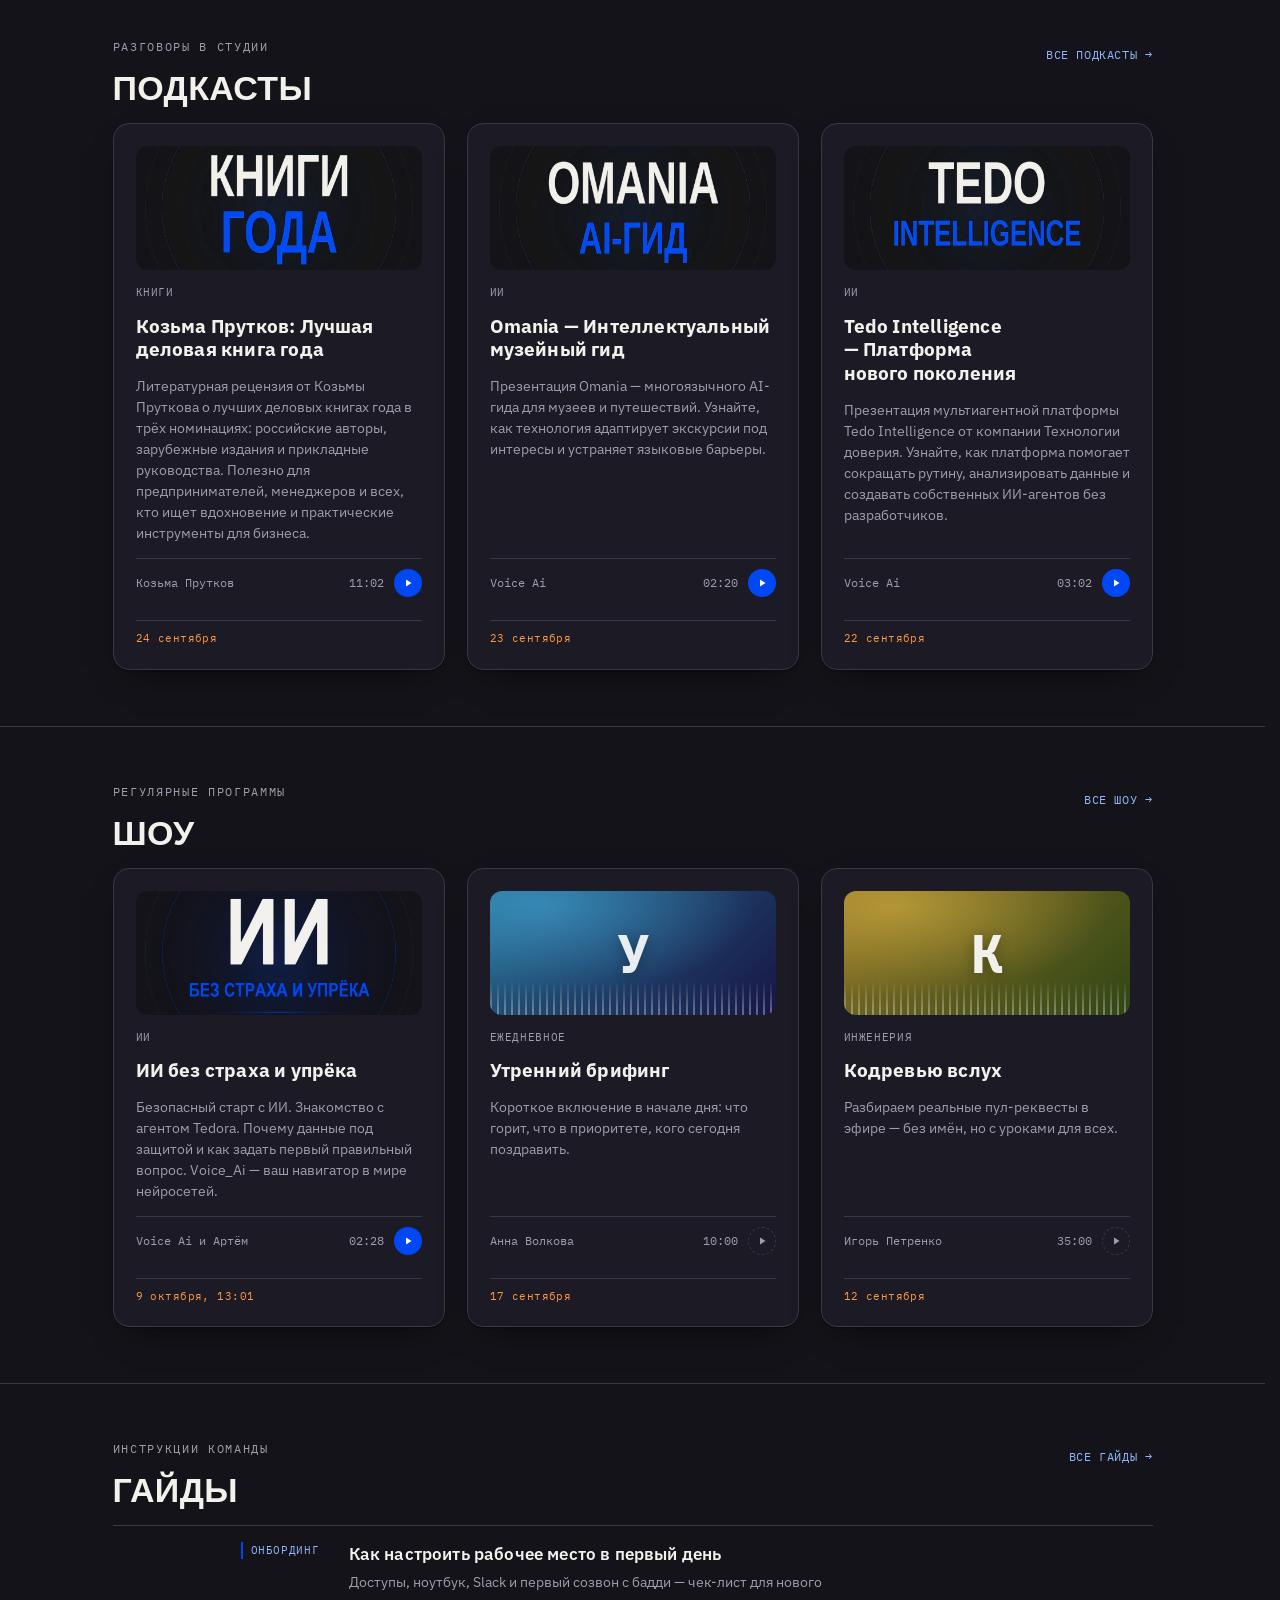
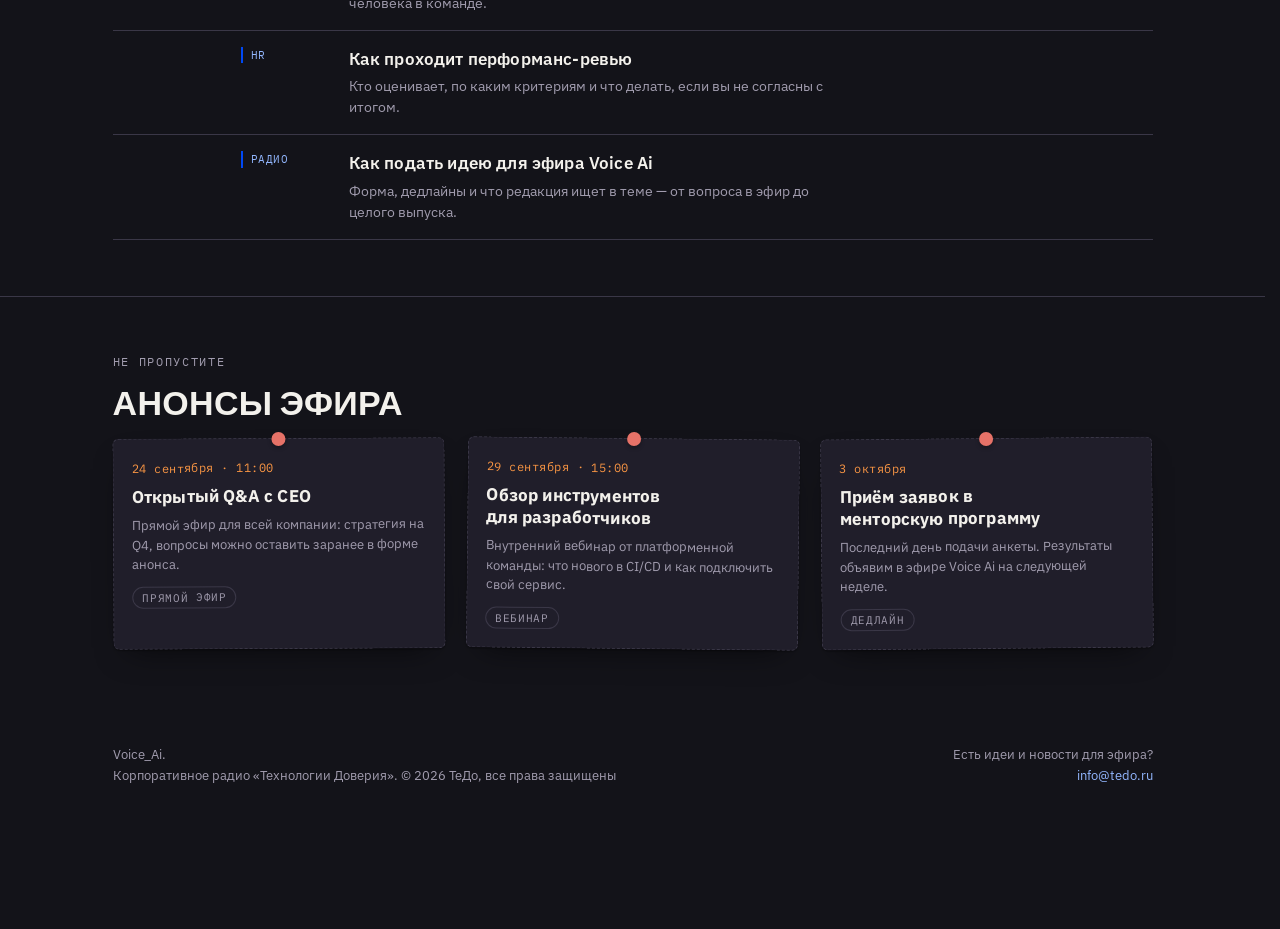
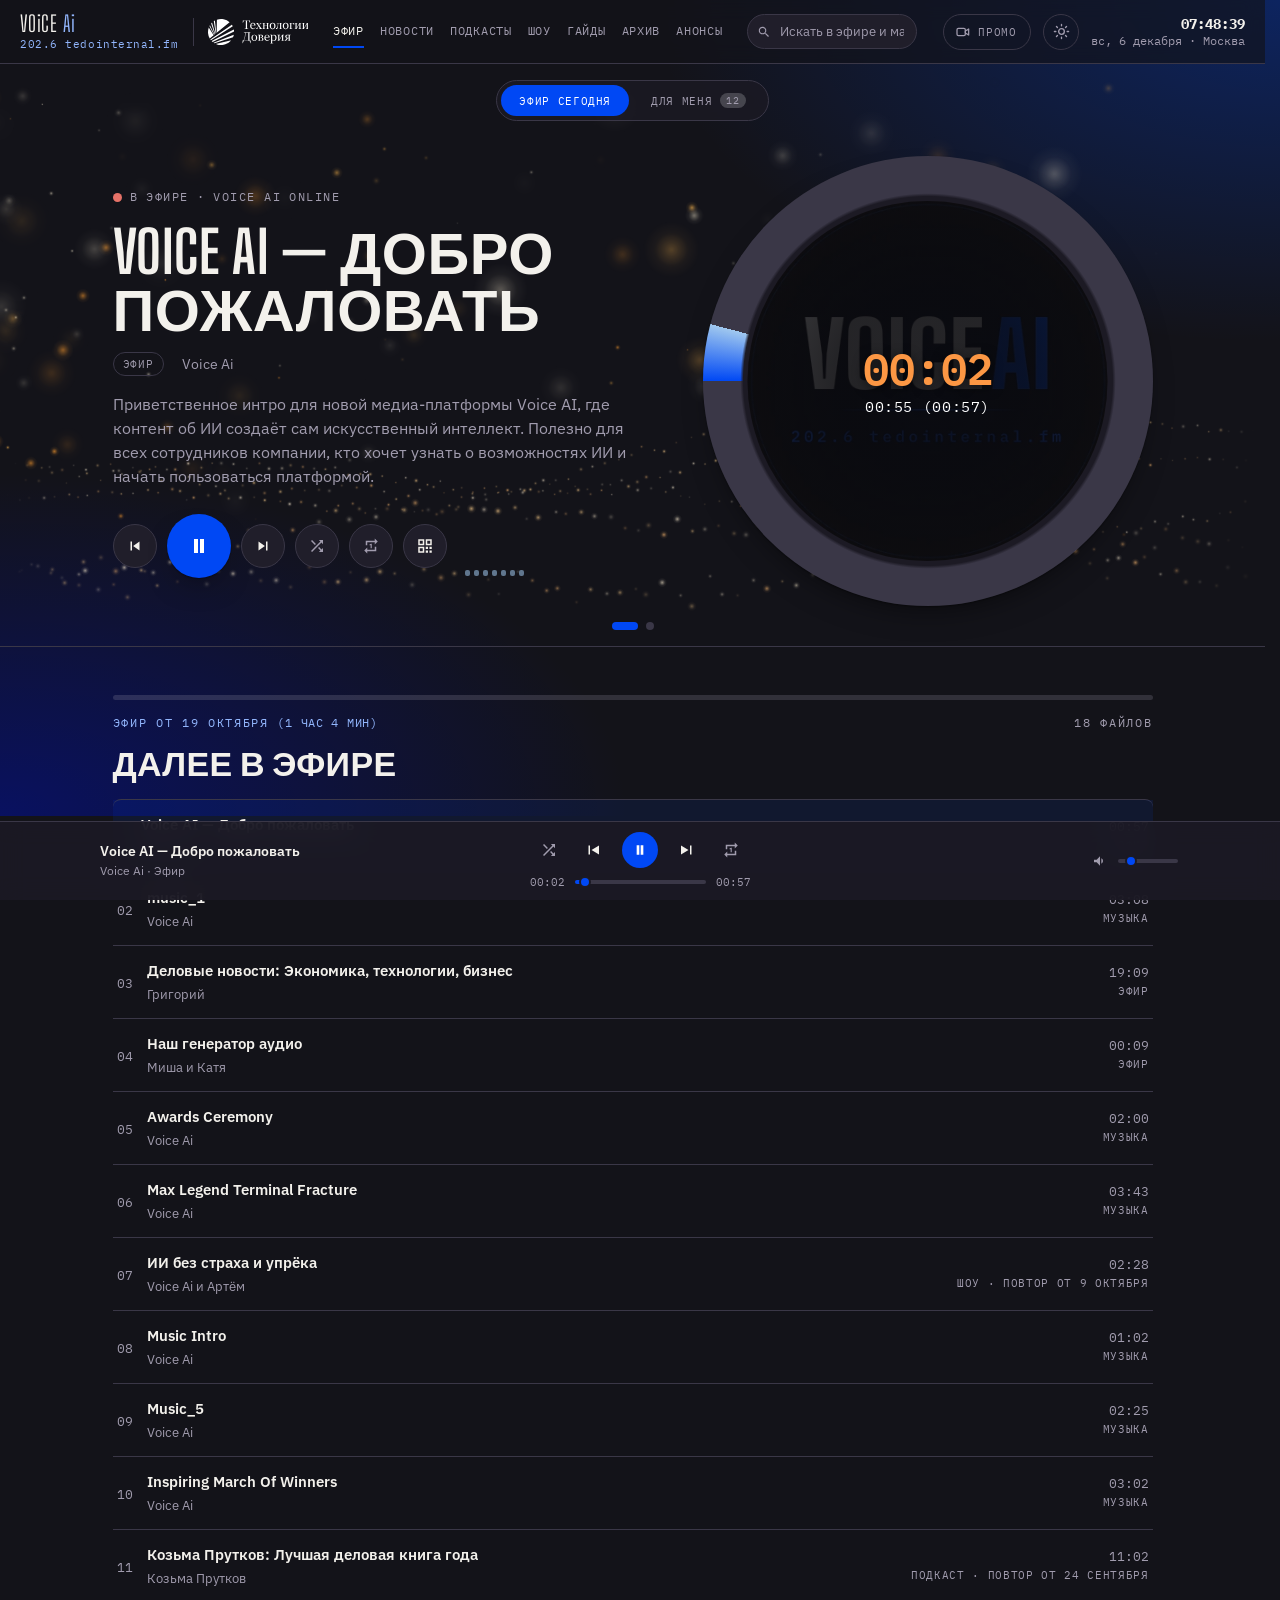
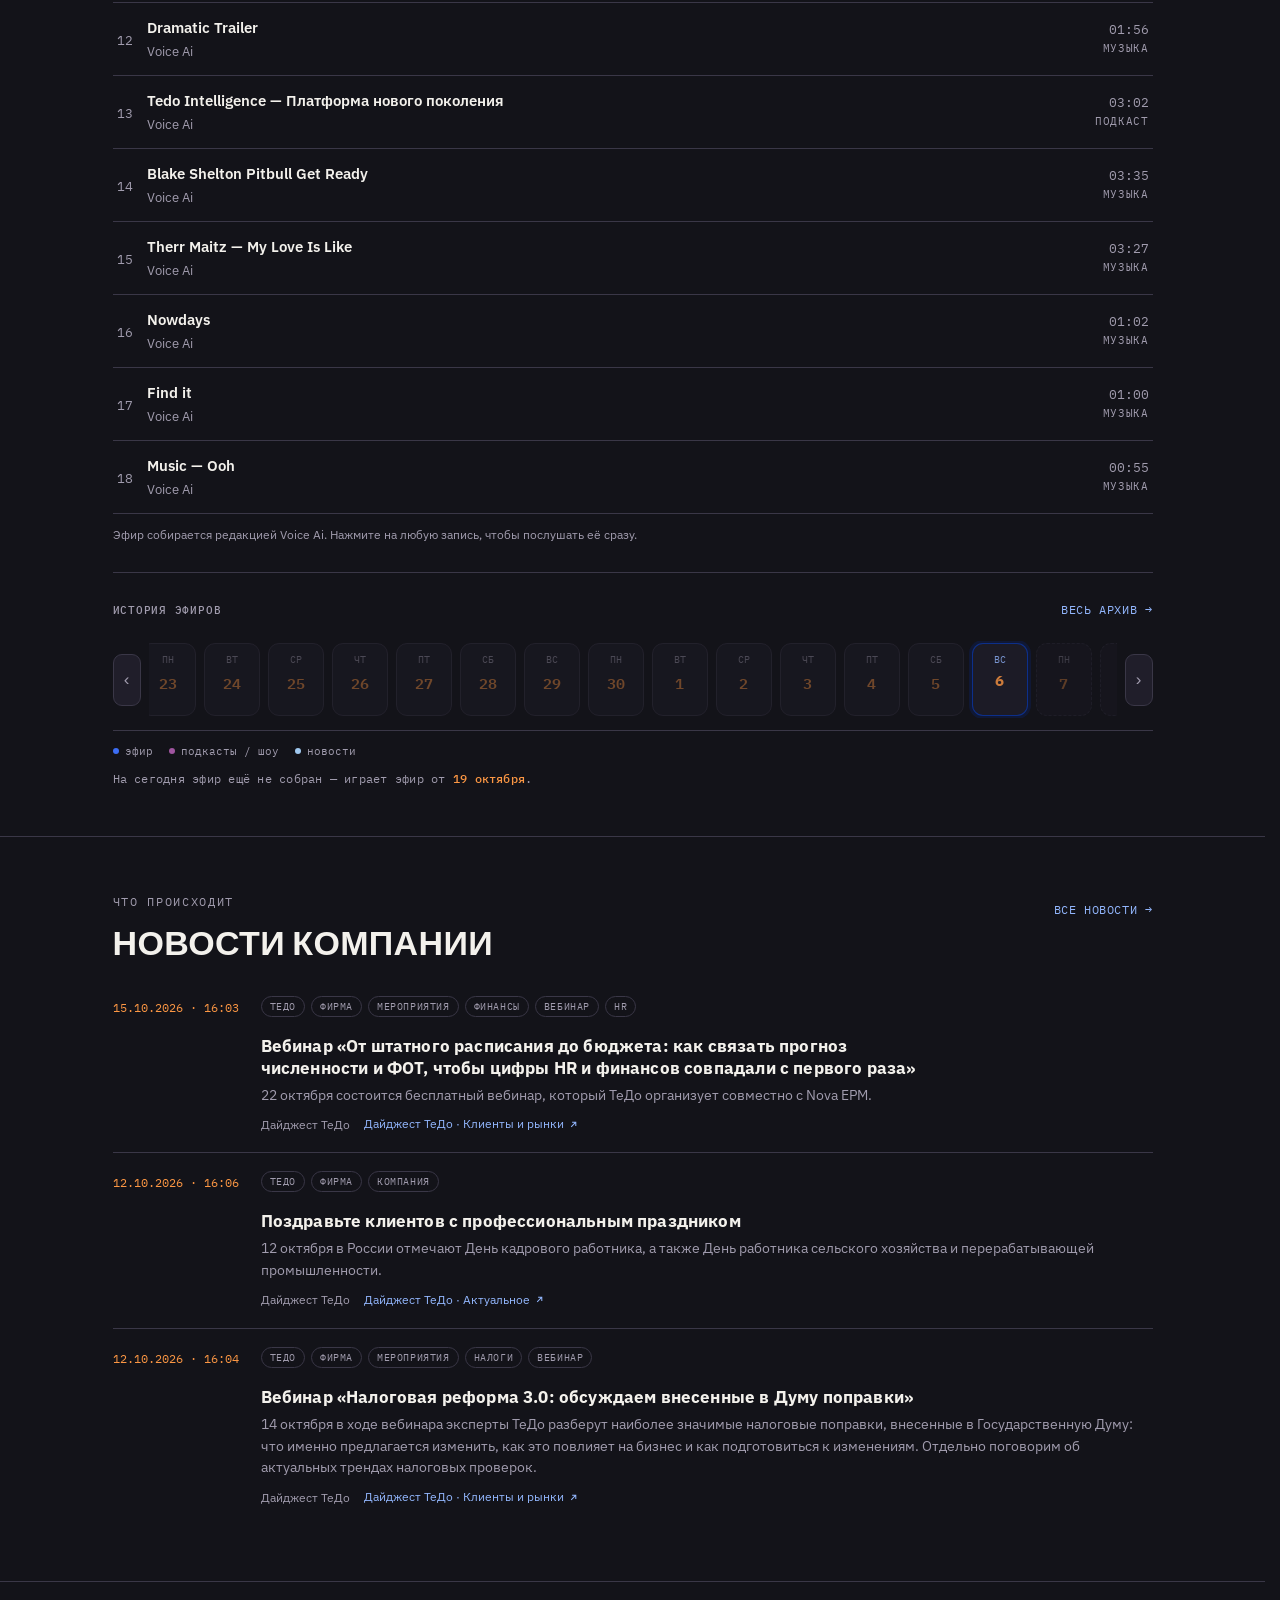
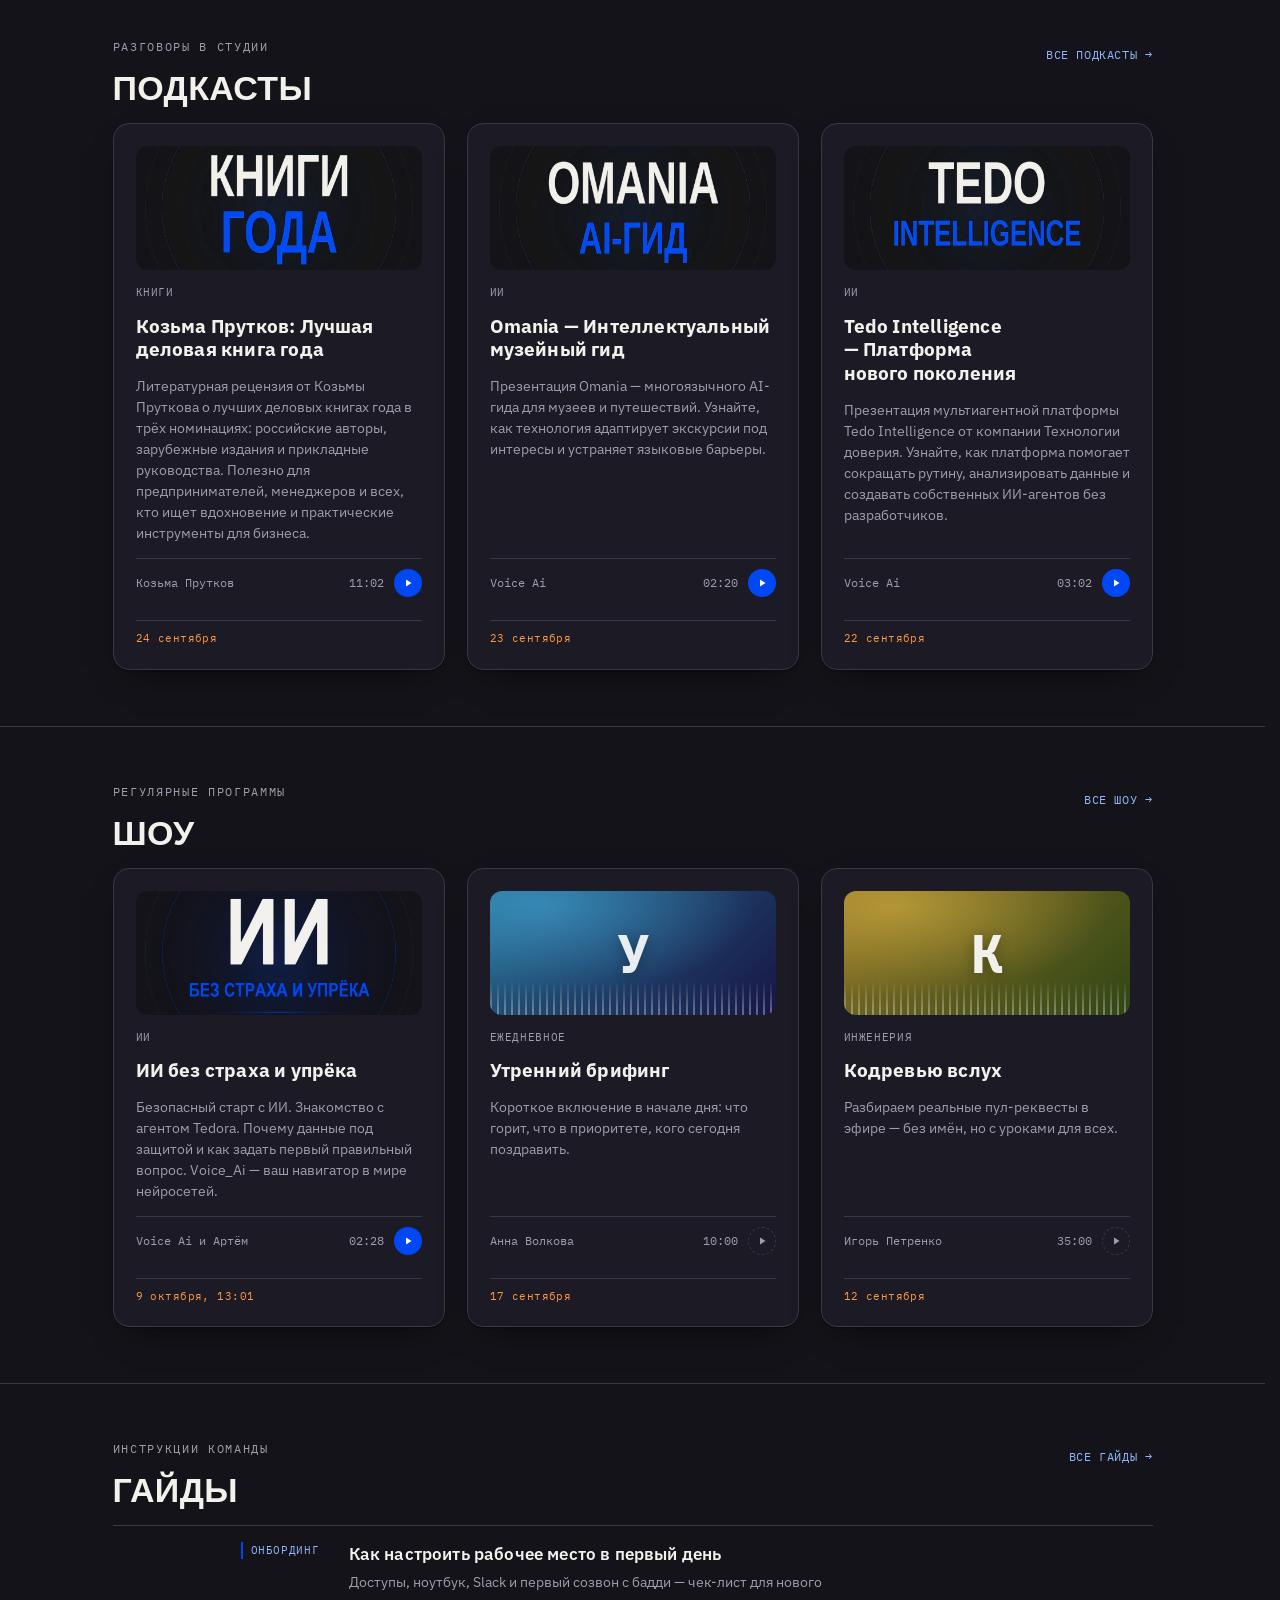
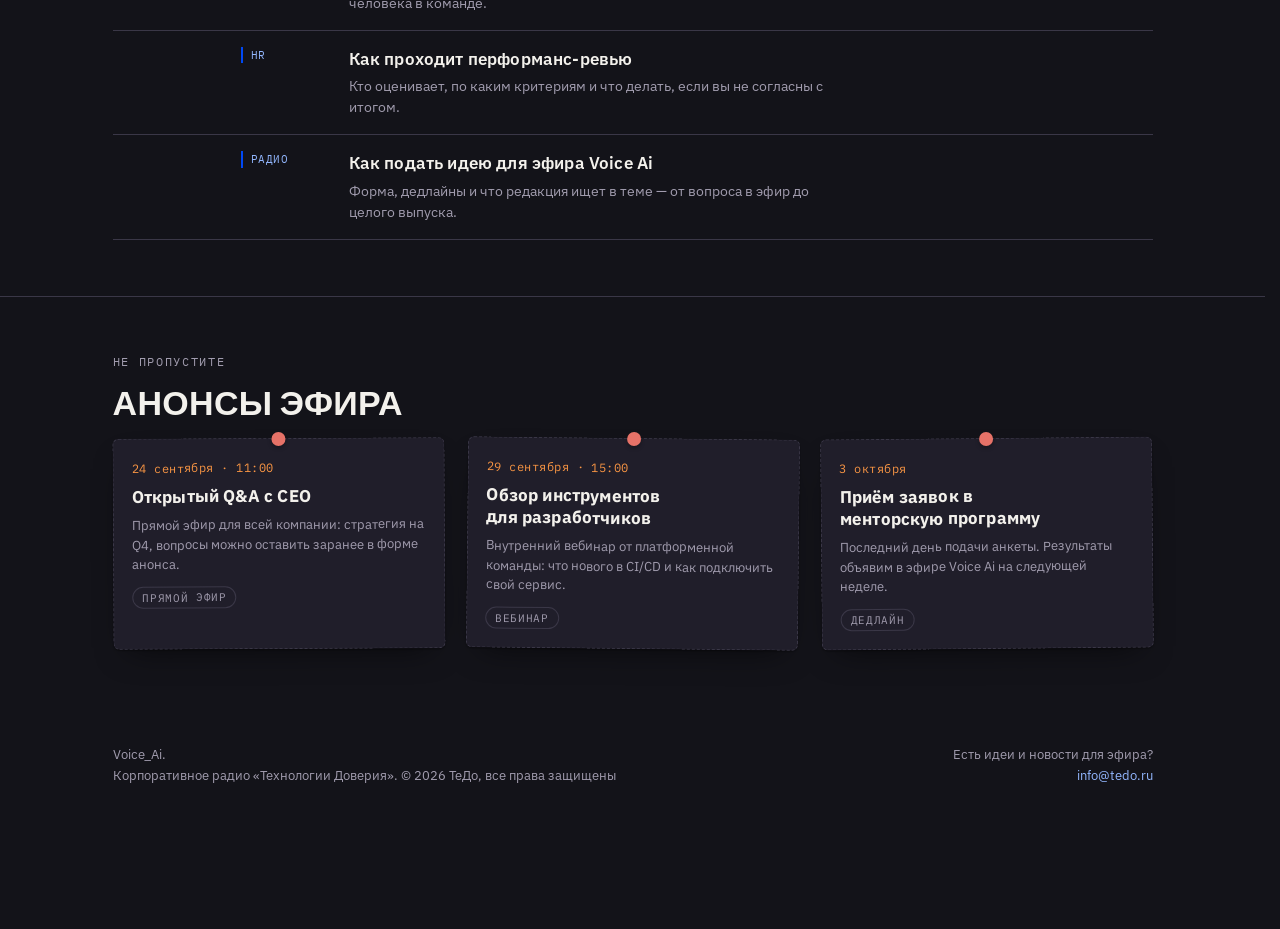
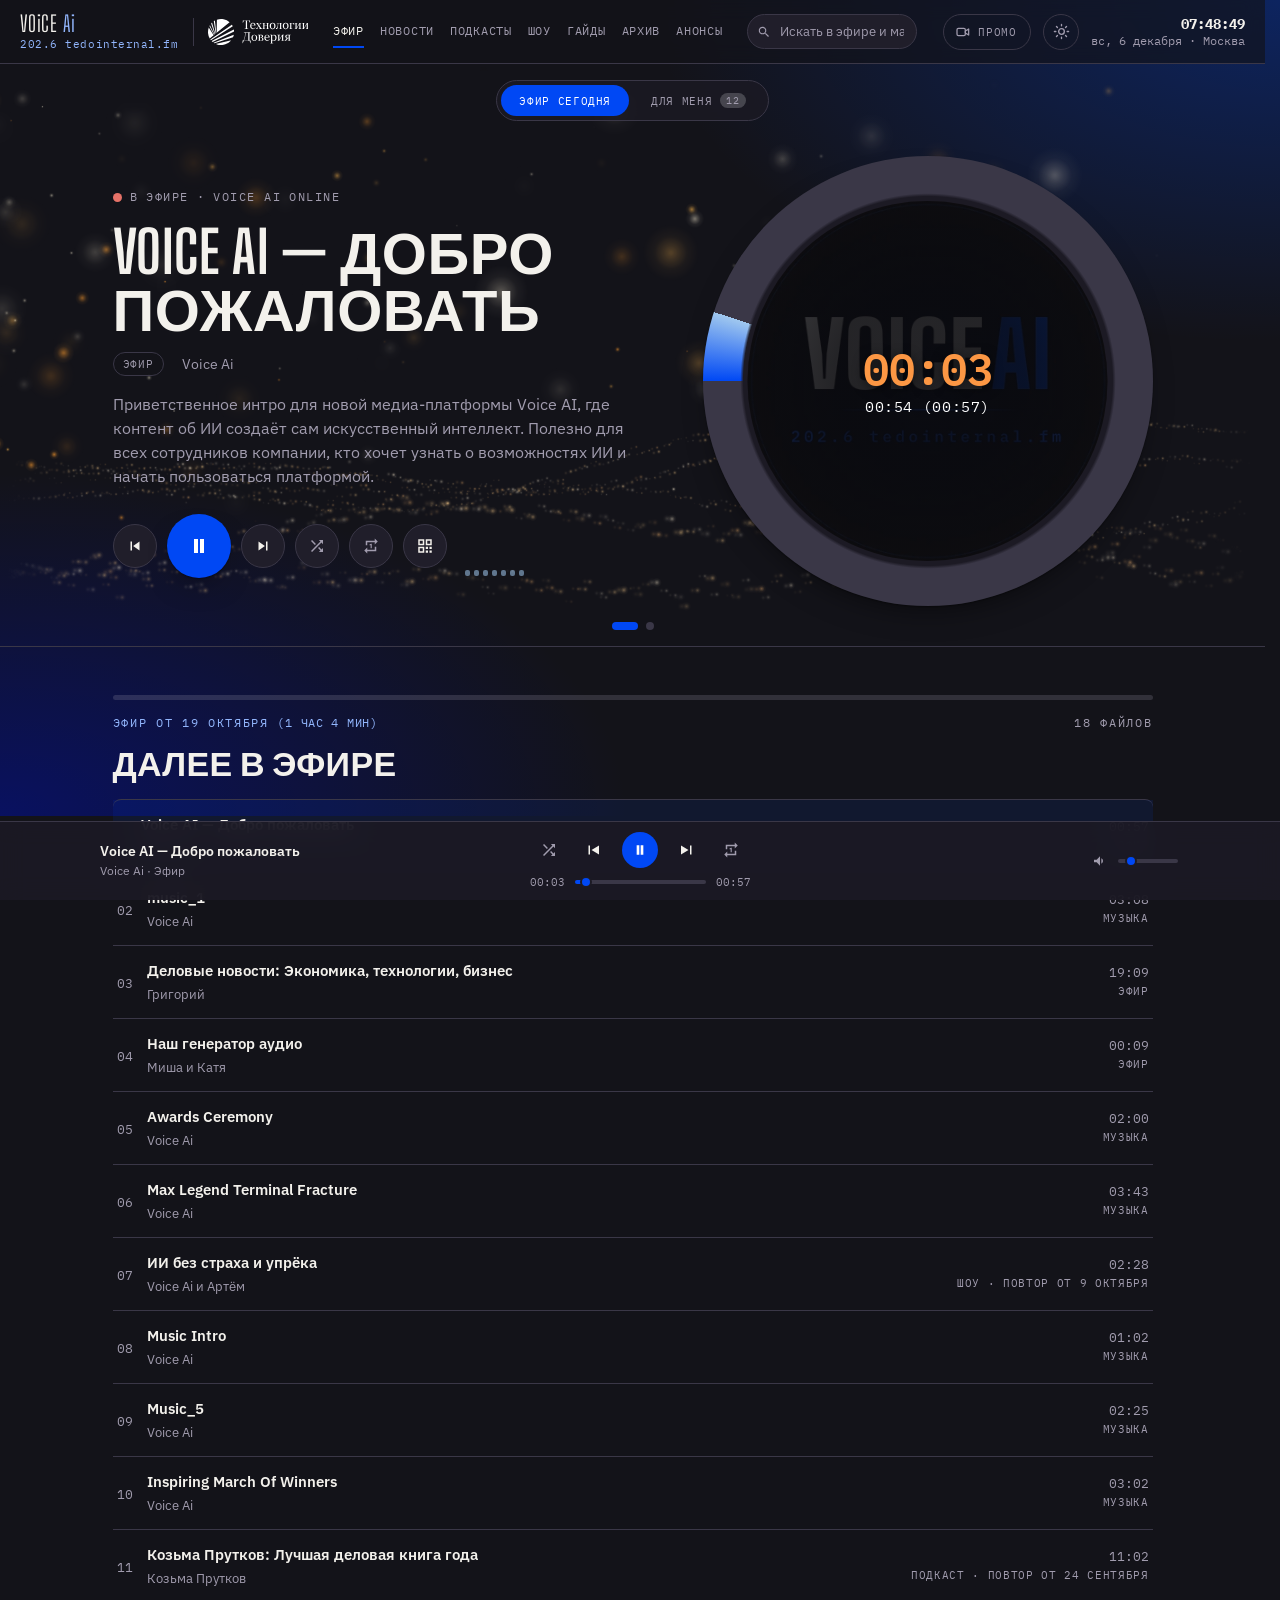
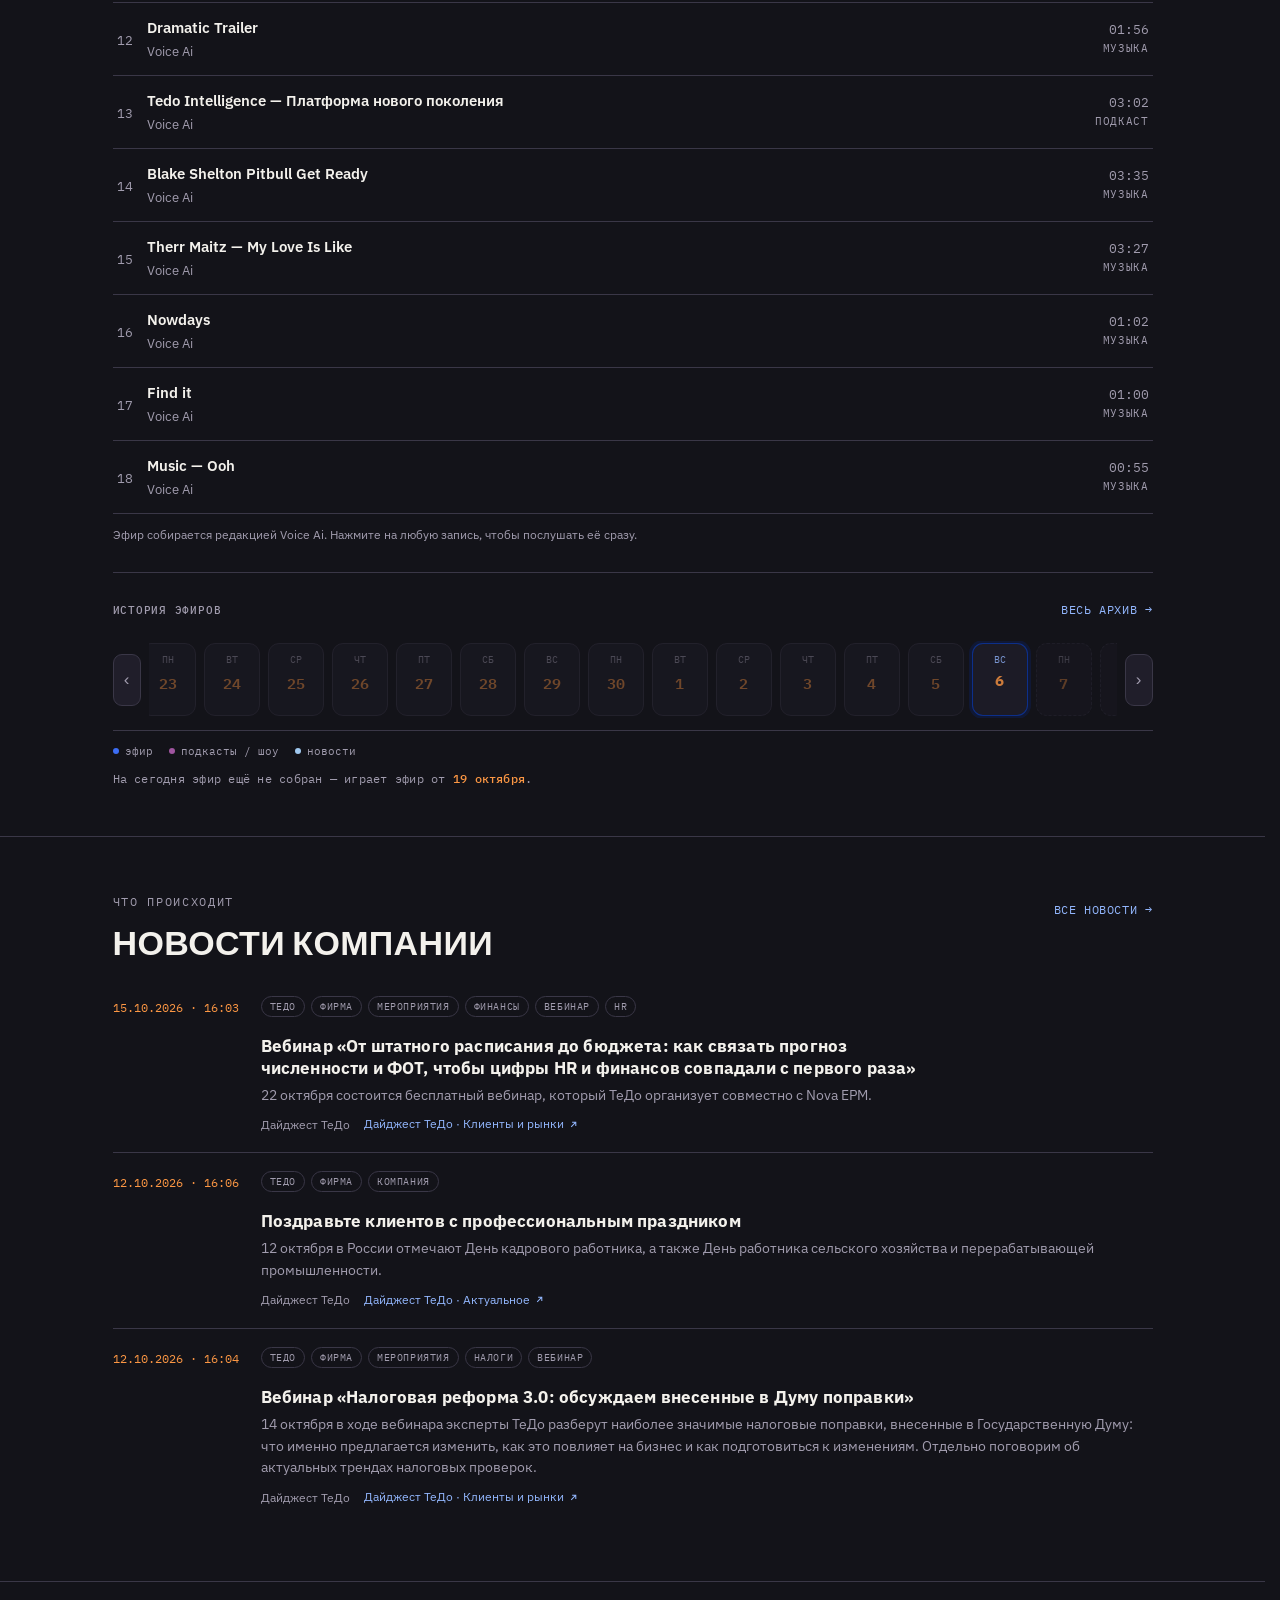
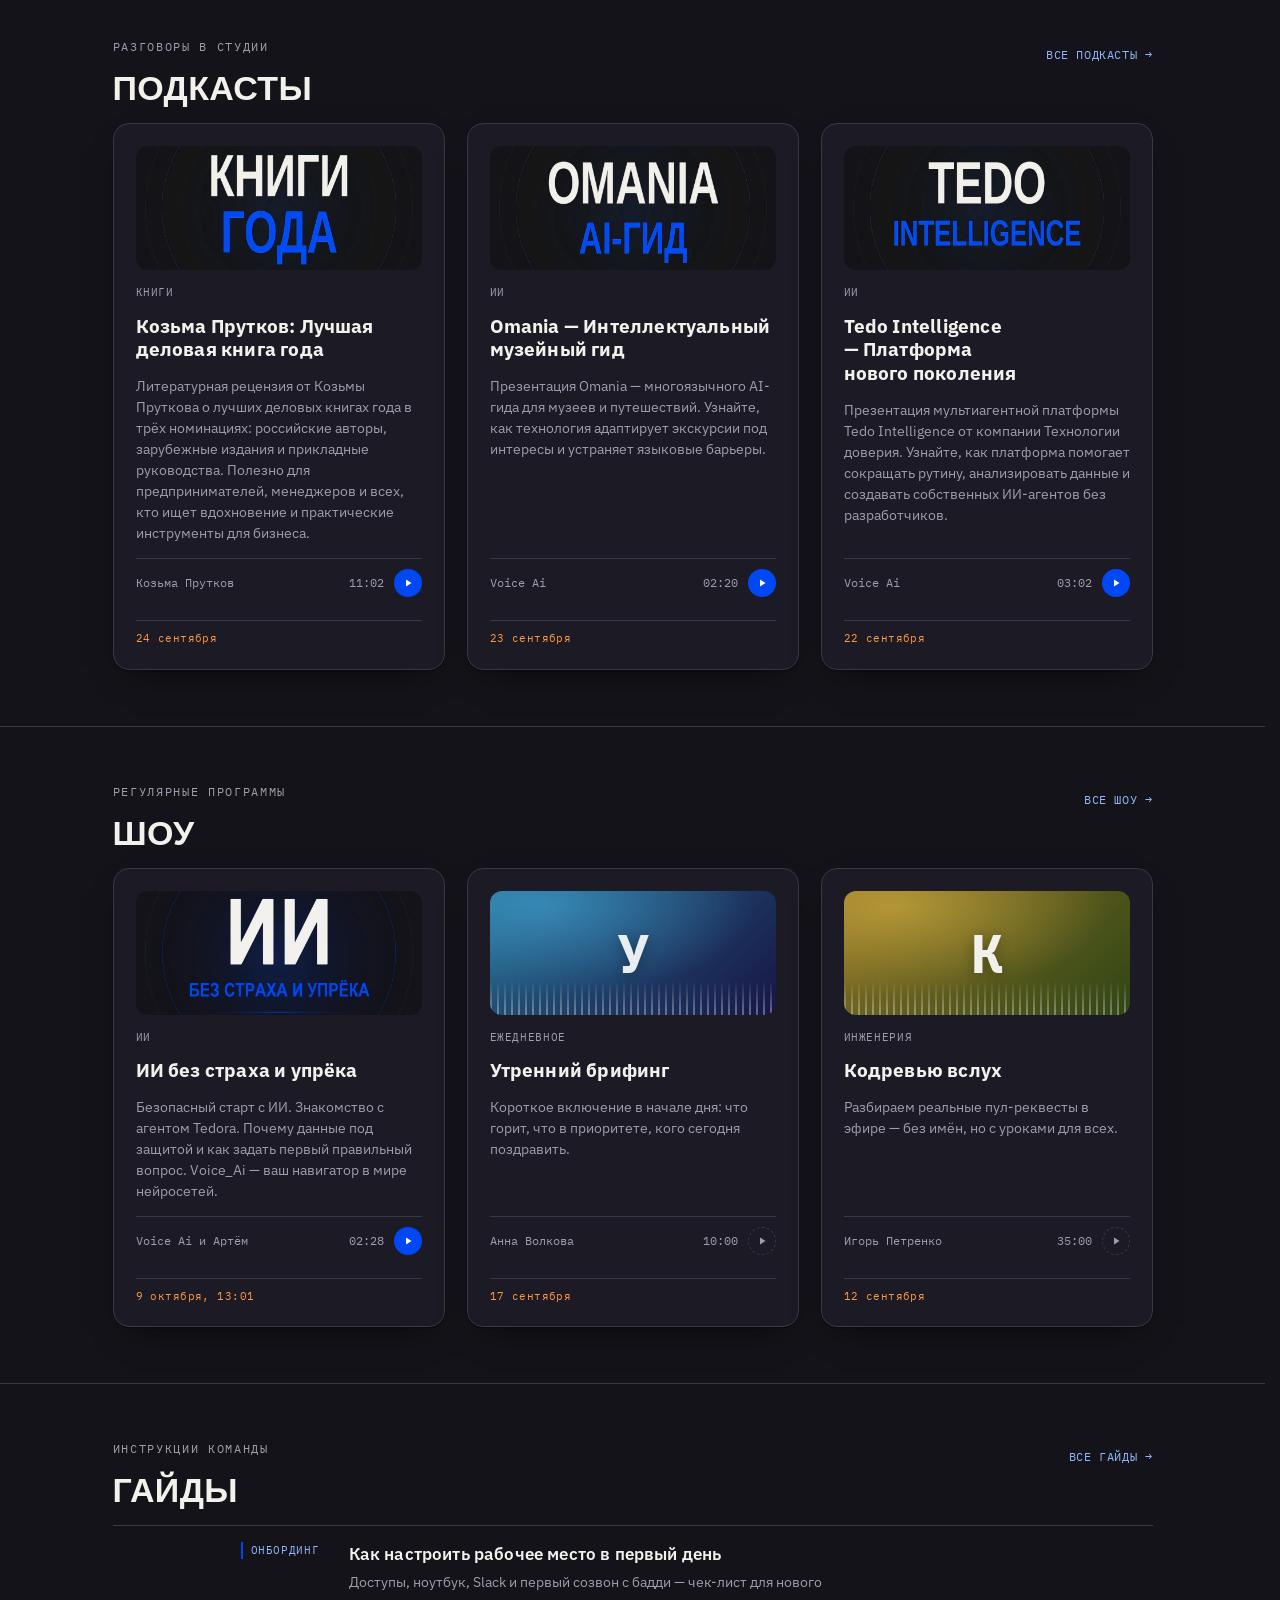
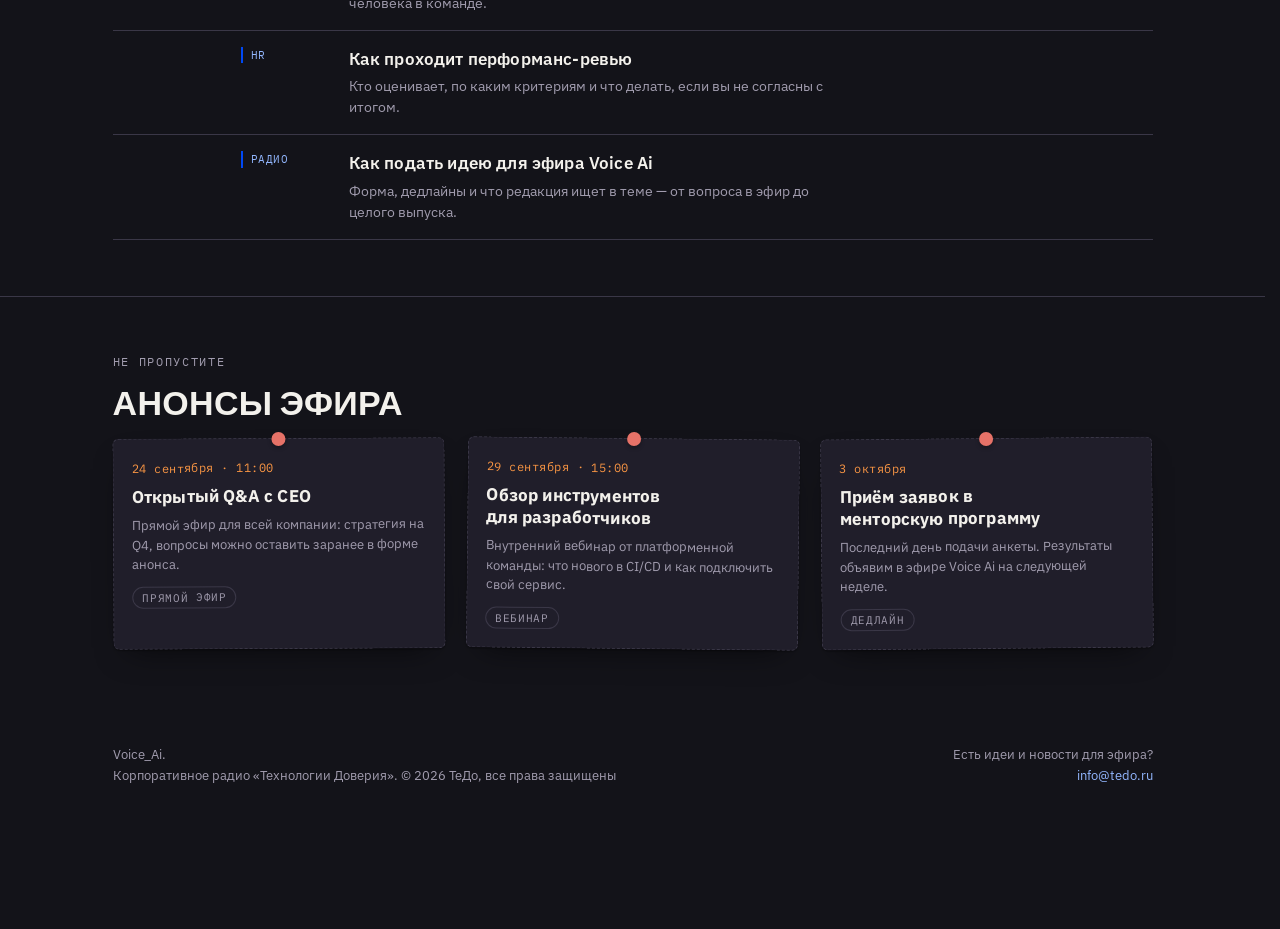
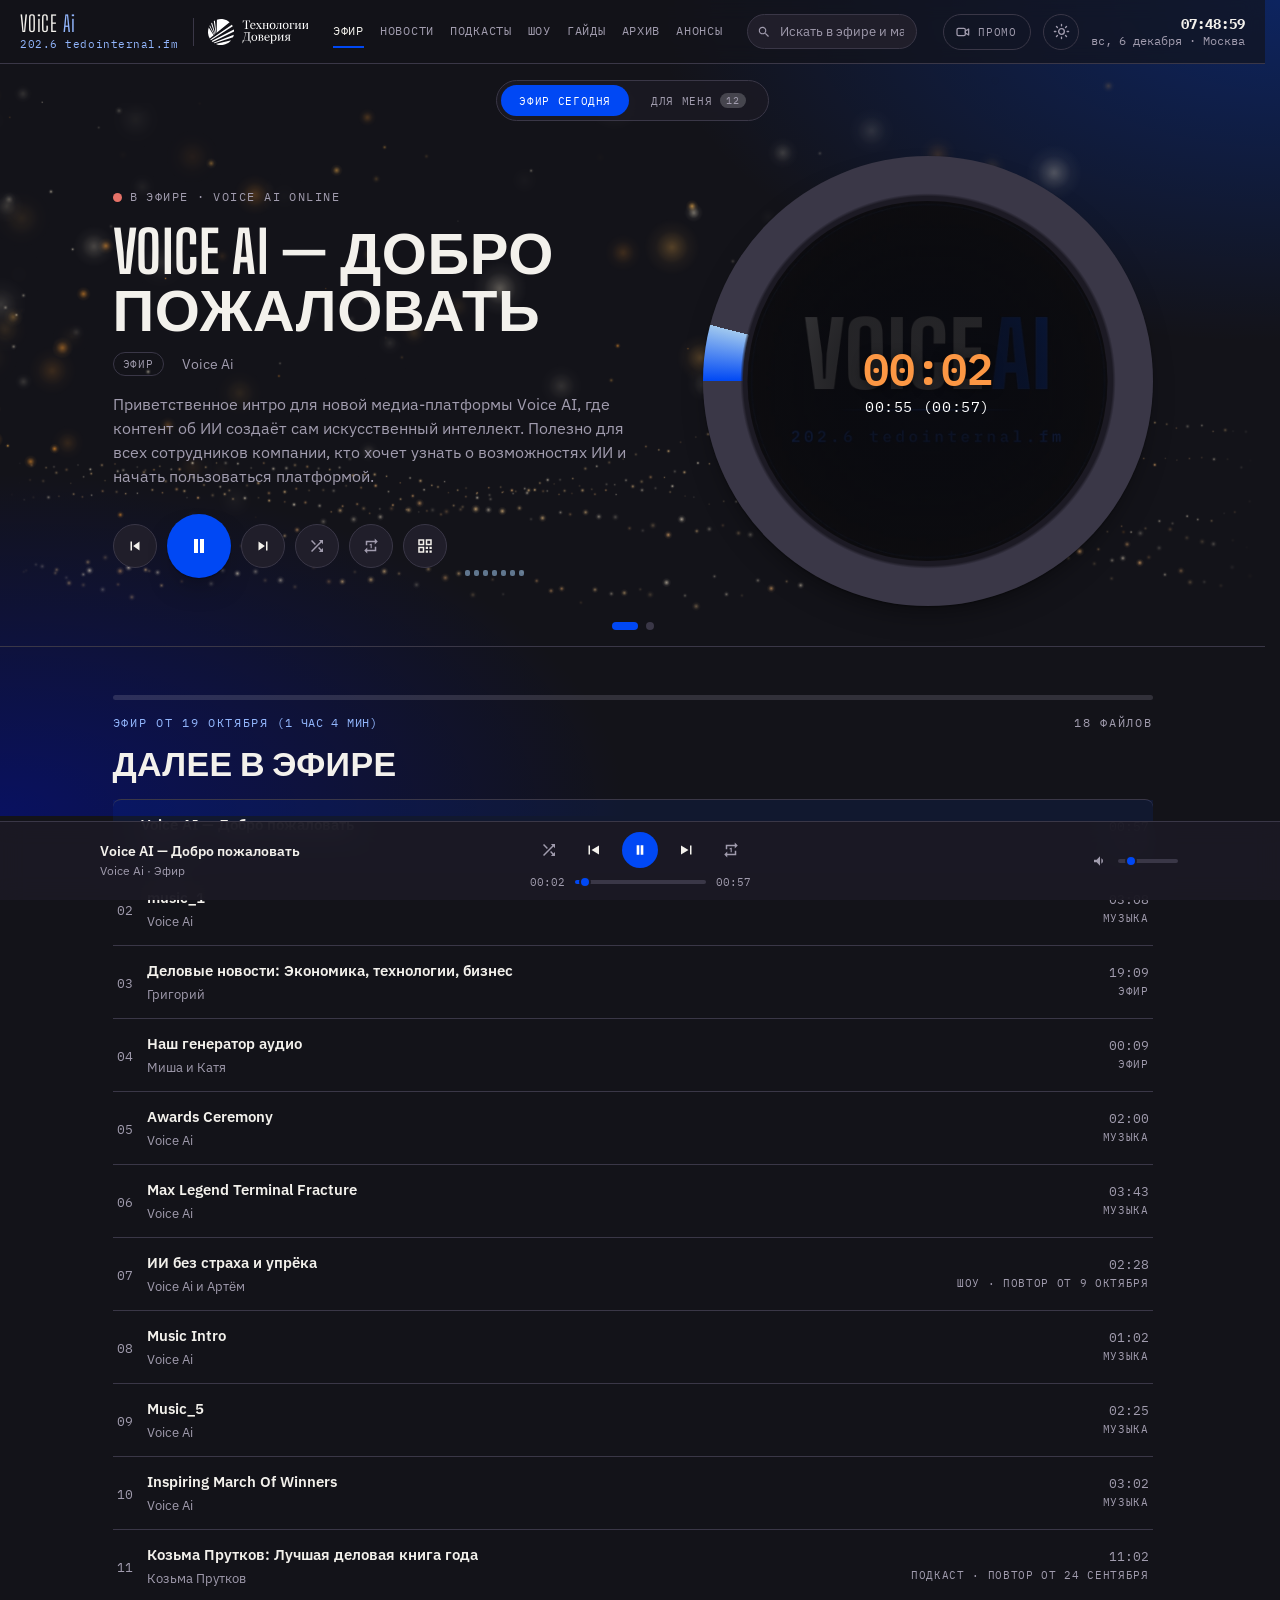
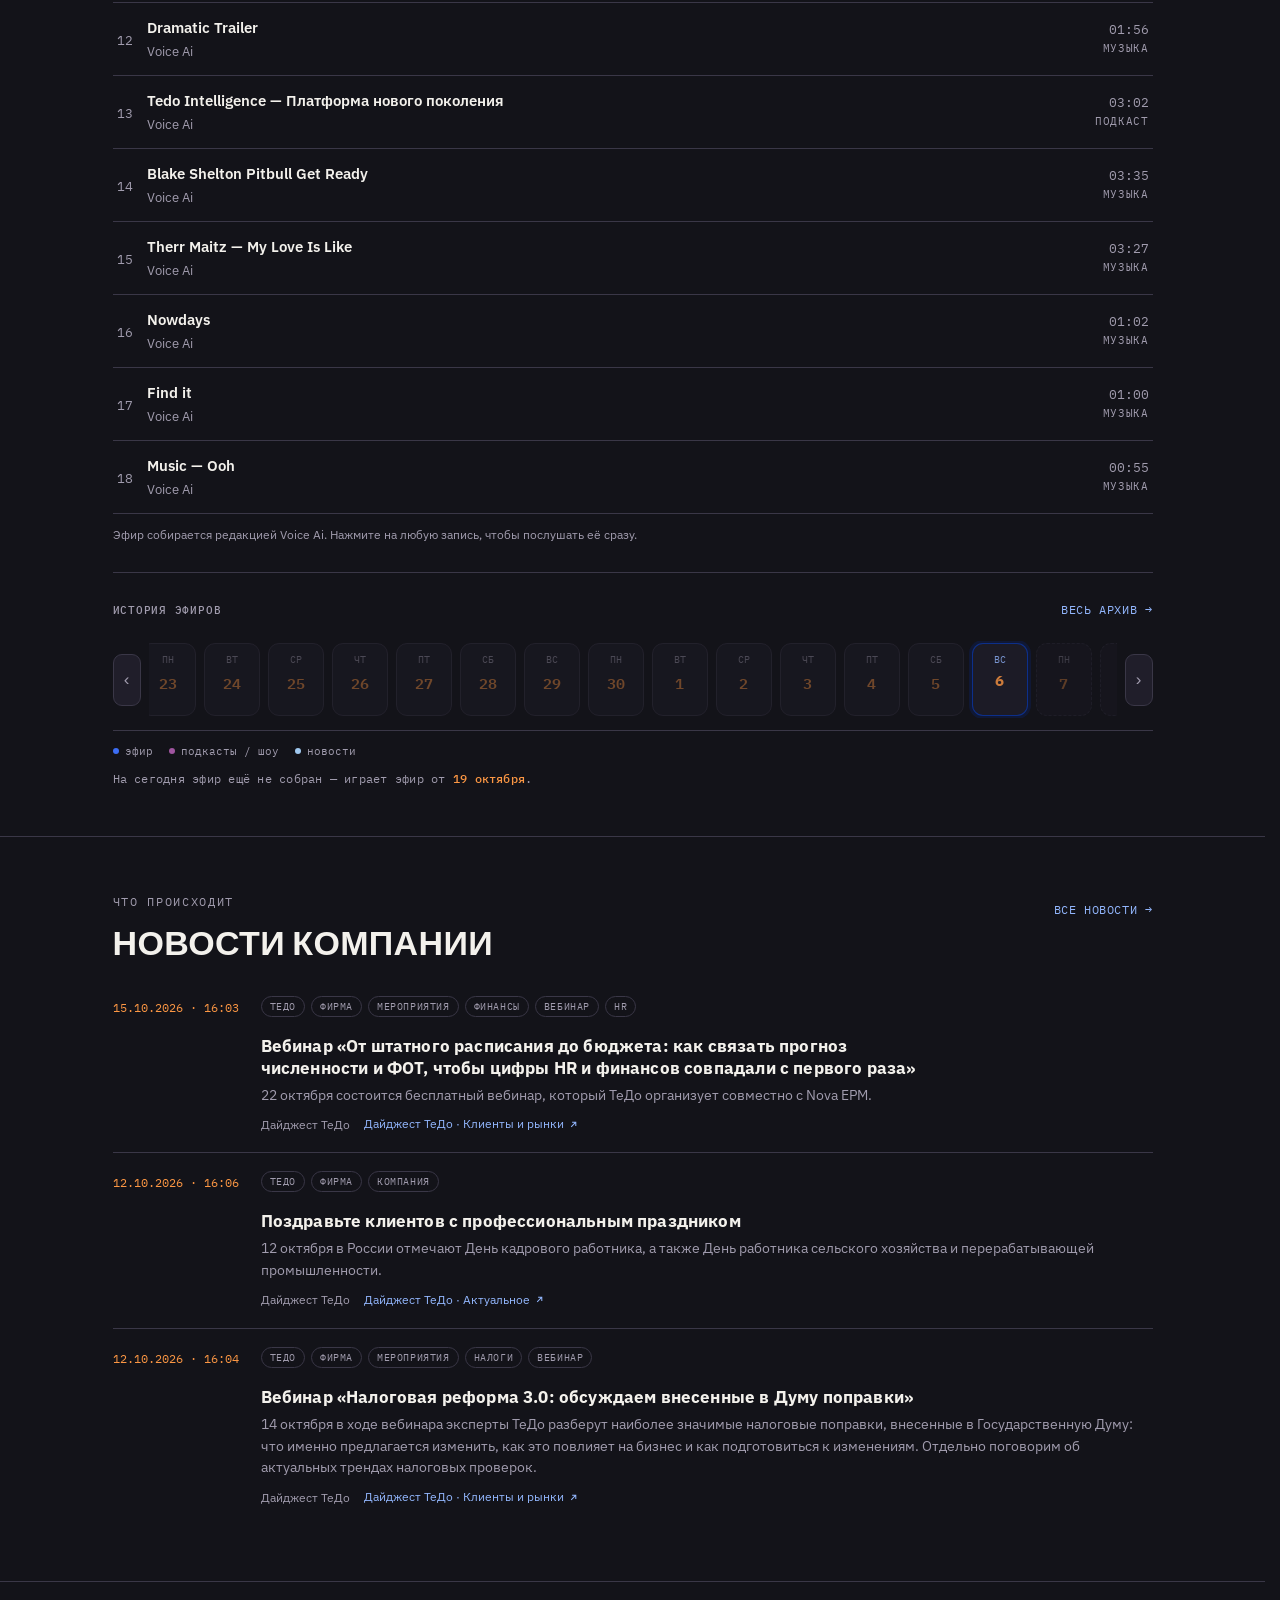
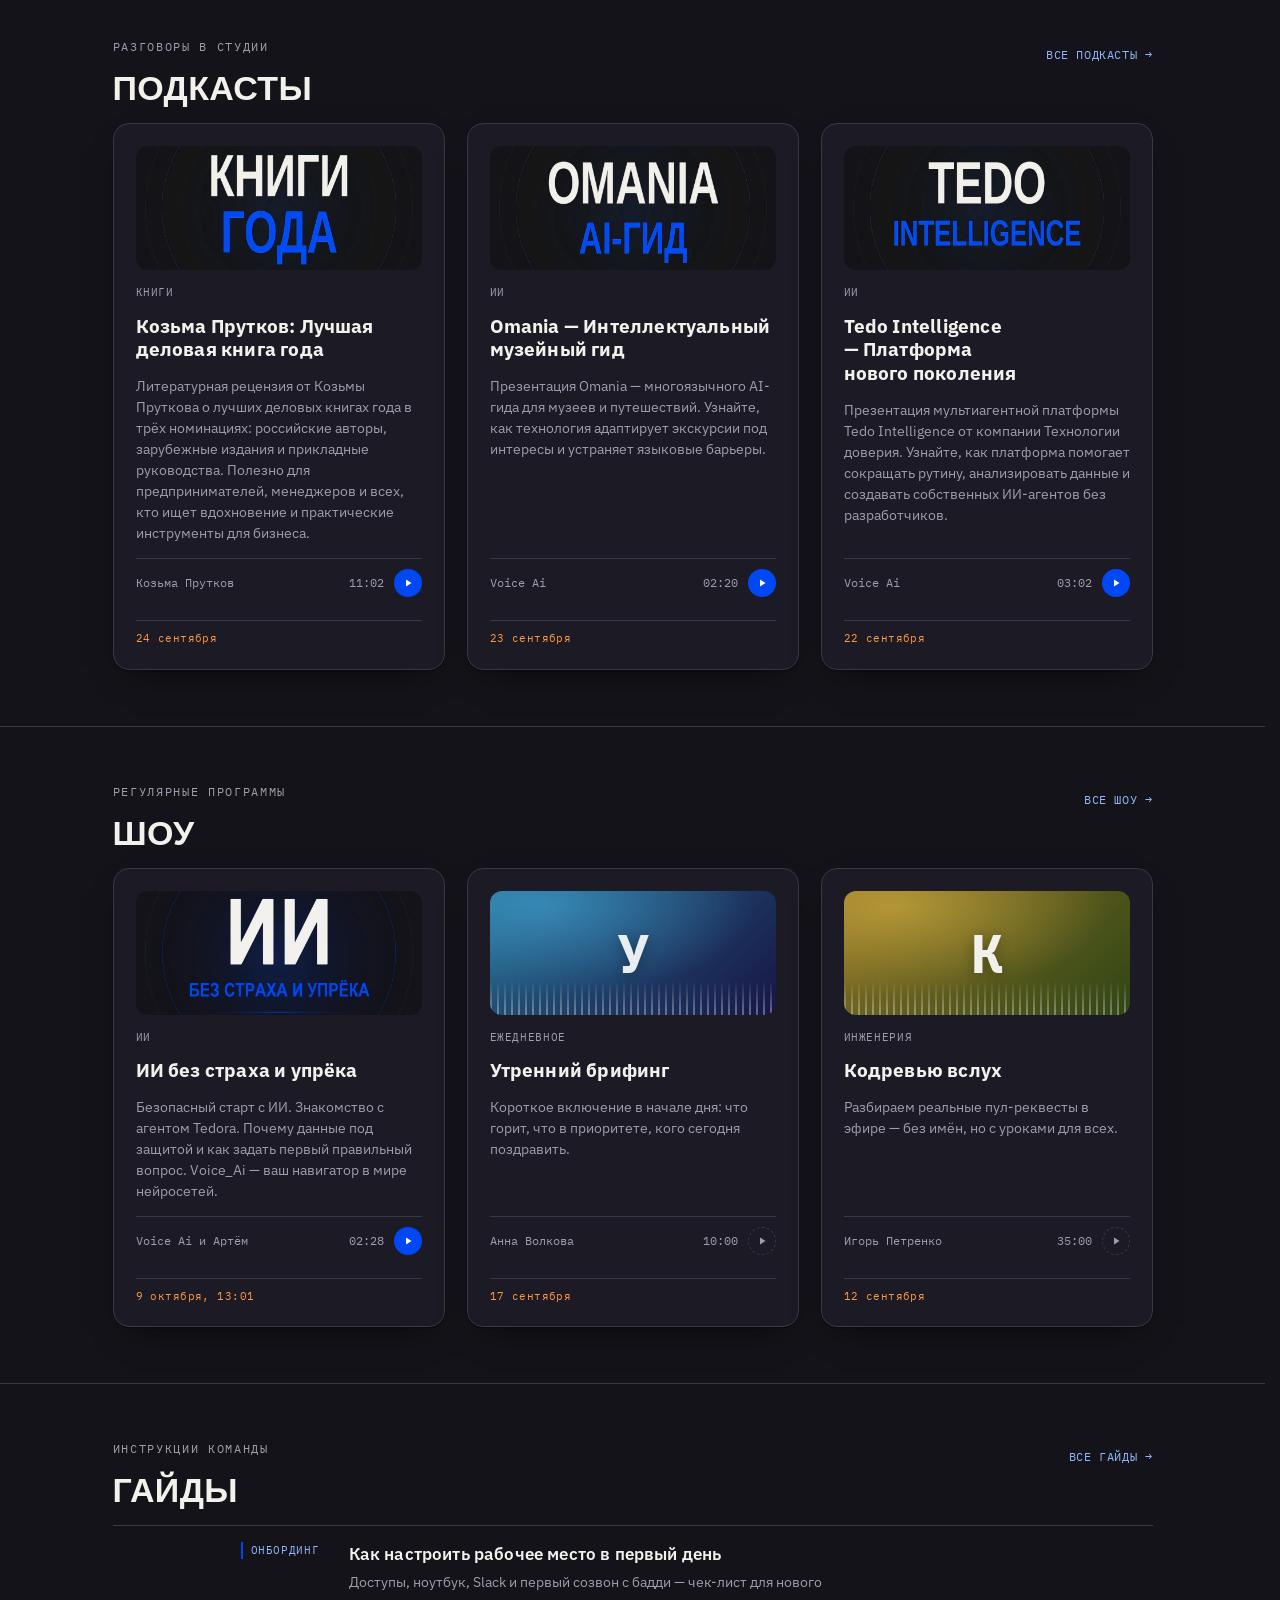
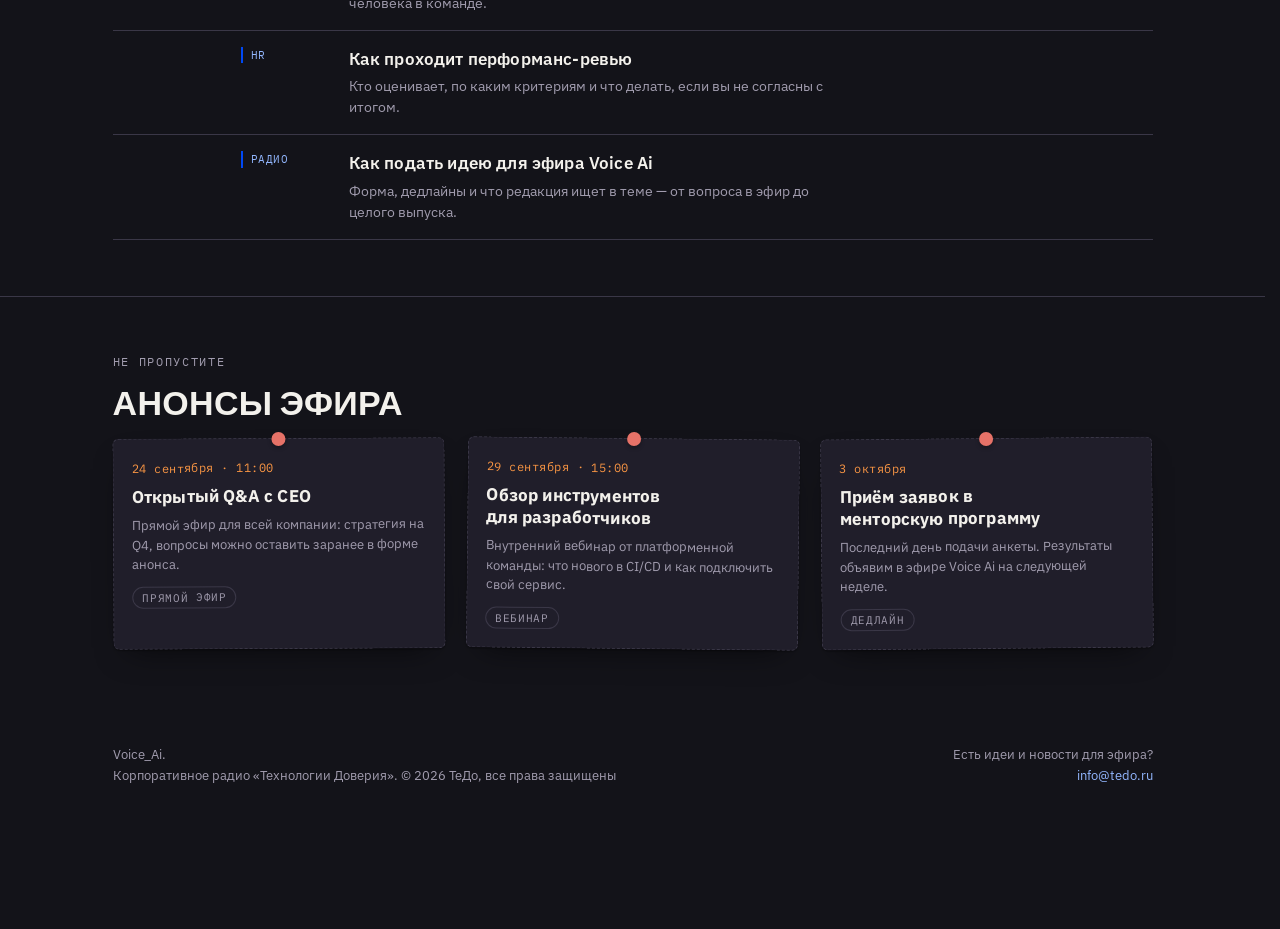
